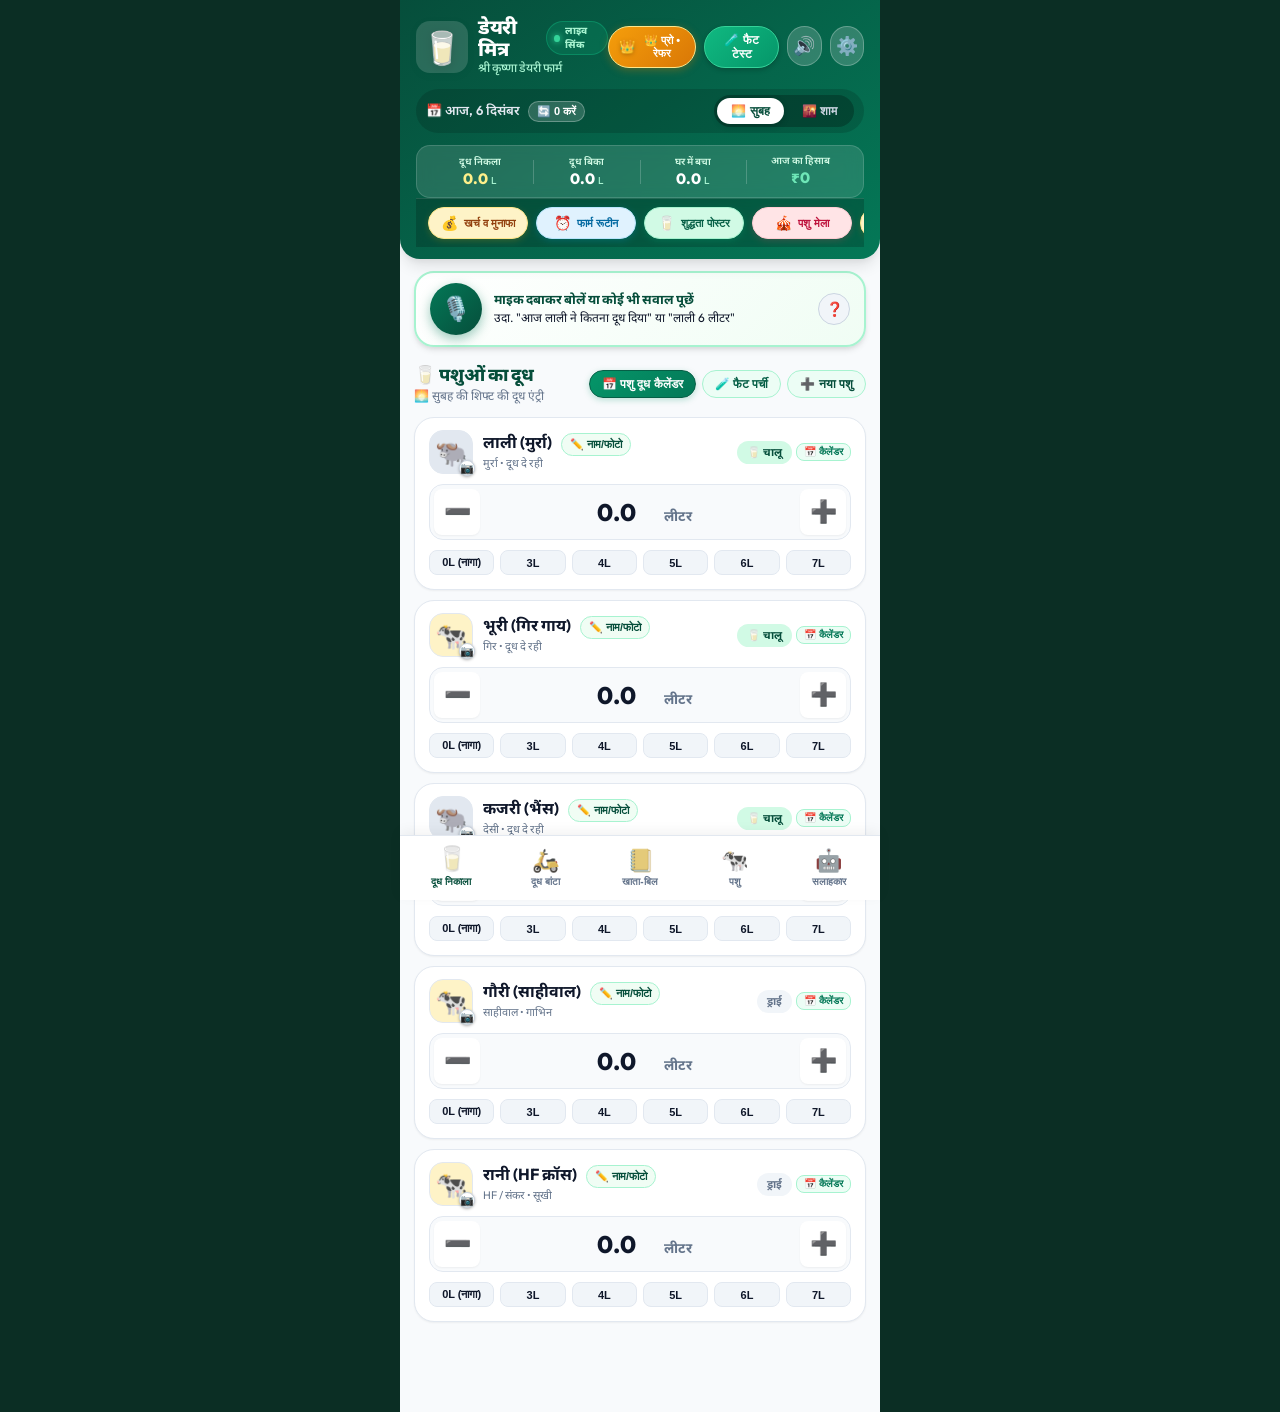
==== index.html @ 71df0c07 "V6.5 V6.5" ====
<!DOCTYPE html>
<html lang="hi">
<head>
  <meta charset="UTF-8">
  <meta name="viewport" content="width=device-width, initial-scale=1.0, maximum-scale=1.0, user-scalable=no">
  <title>डेयरी मित्र - दूध और पशु बहीखाता</title>
  
  <!-- PWA & Mobile Meta -->
  <meta name="theme-color" content="#065f46">
  <meta name="apple-mobile-web-app-capable" content="yes">
  <meta name="apple-mobile-web-app-status-bar-style" content="black-translucent">
  <link rel="manifest" href="manifest.json">
  <link rel="icon" href="data:image/svg+xml,<svg xmlns='http://www.w3.org/2000/svg' viewBox='0 0 100 100'><text y='.9em' font-size='90'>🥛</text></svg>">
  
  <!-- Google Fonts: Outfit & Noto Sans Devanagari -->
  <link rel="preconnect" href="https://fonts.googleapis.com">
  <link rel="preconnect" href="https://fonts.gstatic.com" crossorigin>
  <link href="https://fonts.googleapis.com/css2?family=Noto+Sans+Devanagari:wght@400;500;600;700;800&family=Outfit:wght@400;500;600;700;800&display=swap" rel="stylesheet">
  
  <link rel="stylesheet" href="styles.css?v=6.4">
  <script>
    // Force clear old cached SW assets so updates appear immediately
    if ('caches' in window) {
      caches.keys().then(keys => {
        keys.forEach(k => {
          if (k !== 'dairymitra-cache-v6.4') caches.delete(k);
        });
      });
    }
  </script>
</head>
<body>
  <!-- App Container (Mobile viewport friendly) -->
  <div class="mobile-app" id="app">
    
    <!-- Top Header -->
    <header class="app-header">
      <div class="header-main">
        <div class="brand">
          <span class="brand-logo">🥛</span>
          <div>
            <div class="brand-title-row">
              <h1 class="brand-name">डेयरी मित्र</h1>
              <div class="cloud-sync-badge" id="cloudSyncBadge" title="2-डिवाइस लाइव क्लाउड सिंक सक्रिय">
                <span class="cloud-sync-dot"></span>
                <span class="cloud-sync-text" id="cloudSyncText">लाइव सिंक</span>
              </div>
            </div>
            <p class="brand-tagline" id="farmNameDisplay">श्री कृष्णा डेयरी फार्म</p>
          </div>
        </div>
        <div class="header-actions">
          <button class="pro-crown-btn" id="openProModalBtn" title="डेयरी मित्र प्रो व रेफरल (1 महीना मुफ़्त)">
            <span class="crown-icon">👑</span>
            <span id="proBtnText">प्रो • रेफर</span>
          </button>
          <button class="fat-calc-pill-btn" id="openFatCalcBtn" title="फैट व SNF कैलकुलेटर">
            <span>🧪 फैट टेस्ट</span>
          </button>
          <button class="icon-btn audio-toggle-btn" id="audioToggleBtn" title="आवाज़ चालू/बंद" aria-label="Audio Feedback">
            <span id="audioIcon">🔊</span>
          </button>
          <button class="icon-btn settings-btn" id="settingsBtn" title="सेटिंग्स" aria-label="Settings">
            ⚙️
          </button>
        </div>
      </div>

      <!-- Date & Shift Bar -->
      <div class="shift-bar">
        <div class="date-display-wrap">
          <div class="date-display" id="currentDateDisplay">
            📅 आज, 28 अक्टूबर
          </div>
          <button type="button" class="btn-reset-day" id="resetTodayBtn" title="आज के सभी काउंटर 0 करें (नया दिन शुरू)">
            🔄 0 करें
          </button>
        </div>
        <div class="shift-toggle-group">
          <button class="shift-pill active" id="shiftMorningBtn" data-shift="morning">
            🌅 सुबह
          </button>
          <button class="shift-pill" id="shiftEveningBtn" data-shift="evening">
            🌇 शाम
          </button>
        </div>
      </div>

      <!-- Quick Numbers Strip -->
      <div class="quick-stats-strip">
        <div class="stat-cell">
          <span class="stat-label">दूध निकला</span>
          <span class="stat-val highlight" id="statProduced">0.0 <small>L</small></span>
        </div>
        <div class="stat-divider"></div>
        <div class="stat-cell">
          <span class="stat-label">दूध बिका</span>
          <span class="stat-val" id="statDelivered">0.0 <small>L</small></span>
        </div>
        <div class="stat-divider"></div>
        <div class="stat-cell">
          <span class="stat-label">घर में बचा</span>
          <span class="stat-val" id="statRemaining">0.0 <small>L</small></span>
        </div>
        <div class="stat-divider"></div>
        <div class="stat-cell">
          <span class="stat-label">आज का हिसाब</span>
          <span class="stat-val rupee" id="statEarnings">₹0</span>
        </div>
      </div>

      <!-- Trending Quick Action Shortcuts -->
      <div class="trending-actions-bar">
        <button type="button" class="trending-action-btn btn-trend-profit" id="openExpenseProfitBtn" title="आज का खर्च व शुद्ध मुनाफा">
          <span class="btn-trend-icon">💰</span>
          <span class="btn-trend-text">खर्च व मुनाफा</span>
        </button>
        <button type="button" class="trending-action-btn btn-trend-routine" id="openFarmRoutineBtn" title="स्मार्ट फार्म रूटीन व अलार्म">
          <span class="btn-trend-icon">⏰</span>
          <span class="btn-trend-text">फार्म रूटीन</span>
        </button>
        <button type="button" class="trending-action-btn btn-trend-purity" id="openPurityCertBtn" title="100% शुद्धता स्टेटस पोस्टर">
          <span class="btn-trend-icon">🥛</span>
          <span class="btn-trend-text">शुद्धता पोस्टर</span>
        </button>
        <button type="button" class="trending-action-btn btn-trend-mela" id="openPashuMelaBtn" title="डिजिटल पशु मेला (गाय/भैंस खरीद-बिक्री कार्ड)">
          <span class="btn-trend-icon">🎪</span>
          <span class="btn-trend-text">पशु मेला</span>
        </button>
        <button type="button" class="trending-action-btn btn-trend-pro" id="openProShortcutBtn" title="डेयरी मित्र प्रो (रेफर करें और 1 महीना मुफ़्त पाएं)">
          <span class="btn-trend-icon">👑</span>
          <span class="btn-trend-text">प्रो व रेफरल</span>
        </button>
      </div>
    </header>

    <!-- Global Voice Bar (Tap to Speak) -->
    <section class="voice-assistant-card" id="voiceCard">
      <div class="voice-btn-wrap">
        <button class="voice-mic-btn" id="globalMicBtn" aria-label="बोलकर दर्ज करें">
          <span class="mic-icon">🎙️</span>
          <span class="mic-waves"></span>
        </button>
      </div>
      <div class="voice-text-wrap">
        <div class="voice-status" id="voiceStatus">माइक दबाकर बोलें या कोई भी सवाल पूछें</div>
        <div class="voice-result" id="voiceResult">उदा. "आज लाली ने कितना दूध दिया" या "लाली 6 लीटर"</div>
      </div>
      <button class="voice-help-btn" id="voiceHelpBtn" title="मदद">❓</button>
    </section>

    <!-- AI Voice Assistant Answer Card (बोलकर पूछे गए सवालों का उत्तर) -->
    <div class="ai-voice-reply-card hidden" id="aiVoiceReplyCard">
      <div class="ai-voice-reply-icon">🤖</div>
      <div class="ai-voice-reply-content">
        <div class="ai-voice-reply-title" id="aiVoiceReplyTitle">AI मुंशी का उत्तर</div>
        <div class="ai-voice-reply-text" id="aiVoiceReplyText"></div>
      </div>
      <button type="button" class="ai-voice-reply-close" id="closeAiVoiceReplyBtn" title="बंद करें">✕</button>
    </div>

    <!-- Audio Speech Feedback Toast -->
    <div class="audio-toast hidden" id="audioToast">
      <span class="audio-toast-icon">📢</span>
      <span class="audio-toast-text" id="audioToastText">लाली का 6 लीटर दर्ज हो गया!</span>
    </div>

    <!-- MAIN VIEWS CONTAINER -->
    <main class="main-content">

      <!-- ================= TAB 1: MILKING SHIFT (दूध निकाला) ================= -->
      <section class="view-tab active" id="viewMilking">
        <div class="view-header">
          <div>
            <h2 class="view-title">🥛 पशुओं का दूध</h2>
            <p class="view-subtitle" id="milkingShiftLabel">सुबह की शिफ्ट की एंट्री करें</p>
          </div>
          <div class="view-header-btns">
            <button class="action-btn-small btn-animal-cal-header" id="openAnimalCalFromMilkingBtn" title="पशुओं का 30-दिन दूध कैलेंडर व AI औसत देखें">
              📅 पशु दूध कैलेंडर
            </button>
            <button class="action-btn-small btn-fat-header" id="openFatCalcFromMilkingBtn" title="फैट व SNF कैलकुलेटर">
              🧪 फैट पर्ची
            </button>
            <button class="action-btn-small" id="openAddAnimalModalBtn">
              ➕ नया पशु
            </button>
          </div>
        </div>

        <!-- Animal Milking Cards Grid -->
        <div class="cards-list" id="milkingCardsList">
          <!-- Rendered dynamically via JavaScript -->
        </div>
      </section>

      <!-- ================= TAB 2: MILK DELIVERY (दूध बांटा) ================= -->
      <section class="view-tab" id="viewDelivery">
        <div class="view-header">
          <div>
            <h2 class="view-title">🛵 दूध वितरण (घर-घर)</h2>
            <p class="view-subtitle" id="deliveryShiftLabel">आज के ग्राहकों की सप्लाई लिस्ट</p>
          </div>
          <button class="action-btn-small" id="openAddCustomerModalBtn">
            ➕ नया ग्राहक
          </button>
        </div>

        <!-- Delivery Progress Card -->
        <div class="delivery-progress-card">
          <div class="progress-info">
            <span id="deliveryCountLabel">कुल 0 में से 0 को दिया गया</span>
            <span class="progress-pct" id="deliveryPctLabel">0%</span>
          </div>
          <div class="progress-bar-bg">
            <div class="progress-bar-fill" id="deliveryProgressBar" style="width: 0%"></div>
          </div>
          <div class="bulk-actions">
            <button class="chip-btn" id="markAllDeliveredBtn">⚡ सबको दिया (All OK)</button>
          </div>
        </div>

        <!-- Customers Delivery List -->
        <div class="cards-list" id="deliveryCardsList">
          <!-- Rendered dynamically via JavaScript -->
        </div>
      </section>

      <!-- ================= TAB 3: KHATA & BILLING (ग्राहक खाता) ================= -->
      <section class="view-tab" id="viewKhata">
        <div class="view-header">
          <div>
            <h2 class="view-title">📒 ग्राहक खाता व बिलिंग</h2>
            <p class="view-subtitle">30-दिन कैलेंडर, हाज़िरी व Excel रिपोर्ट</p>
          </div>
          <div class="view-header-btns">
            <button class="action-btn-small btn-excel-top" id="exportAllMonthlyExcelBtn" title="पूरे माह की Excel (.xls) शीट डाउनलोड करें">
              📊 पूरे माह का Excel (.xls)
            </button>
          </div>
        </div>

        <!-- Month Navigation & Excel Download Bar -->
        <div class="khata-quick-bar">
          <div class="khata-month-selector">
            <button class="month-nav-btn" id="khataPrevMonthBtn" title="पिछला महीना">◀</button>
            <span class="khata-current-month" id="khataCurrentMonthLabel">अक्टूबर 2026</span>
            <button class="month-nav-btn" id="khataNextMonthBtn" title="अगला महीना">▶</button>
          </div>
          <button class="btn-khata-excel" id="exportAllMonthlyExcelBtn2" title="पूरे महीने का दूध व बिल एक्सेल (.xls) में डाउनलोड करें">
            📊 Excel (.xls) डाउनलोड
          </button>
        </div>

        <!-- Outstanding Dues Banner -->
        <div class="dues-banner">
          <div class="dues-icon">💰</div>
          <div class="dues-details">
            <span class="dues-title">मार्केट में कुल बकाया राशि</span>
            <span class="dues-amount" id="totalPendingDues">₹0</span>
          </div>
          <button class="dues-btn" id="filterPendingOnlyBtn">सिर्फ बकाया देखें</button>
        </div>

        <!-- Customer Ledger Cards List -->
        <div class="cards-list" id="customerKhataList">
          <!-- Rendered dynamically via JavaScript -->
        </div>
      </section>

      <!-- ================= TAB 4: CATTLE REGISTER (पशु व गर्भाधान डायरी) ================= -->
      <section class="view-tab" id="viewCattle">
        <div class="view-header">
          <div>
            <h2 class="view-title">🐄 फार्म के पशु व गर्भाधान</h2>
            <p class="view-subtitle">गाय-भैंसों का रिकॉर्ड और डिलीवरी ट्रैकर</p>
          </div>
          <div class="view-header-btns">
            <button class="action-btn-small btn-animal-cal-header" id="openAnimalCalFromCattleBtn" title="पशु दूध कैलेंडर व AI औसत देखें">
              📅 दूध कैलेंडर
            </button>
            <button class="action-btn-small btn-ai-primary" id="openAddBreedingModalBtn" title="नया सीमन या गर्भाधान दर्ज करें">
              🤰 सीमन / AI
            </button>
            <button class="action-btn-small btn-pashu-mela-header" id="openPashuMelaHeaderBtn" title="डिजिटल पशु मेला - बिकाऊ गाय व भैंस विज्ञापन">
              🎪 पशु मेला
            </button>
            <button class="action-btn-small" id="addCattleFromTabBtn" title="नया पशु जोड़ें">
              ➕ नया पशु
            </button>
          </div>
        </div>

        <!-- Breeding Urgent Alerts Banner (हीट चेक, पीडी चेक, ड्राई-ऑफ, डिलीवरी अलर्ट) -->
        <div class="breeding-alerts-container hidden" id="breedingAlertsContainer">
          <div class="breeding-alerts-header">
            <span class="breeding-alert-badge">🔔 जरूरी गर्भाधान अलर्ट्स</span>
            <span class="breeding-alert-count" id="breedingAlertCount">0</span>
          </div>
          <div class="breeding-alerts-list" id="breedingAlertsList">
            <!-- Rendered dynamically via JavaScript -->
          </div>
        </div>

        <!-- Cattle Filter Tabs -->
        <div class="pill-filter-bar">
          <button class="filter-pill active" data-filter="all">सभी (<span id="countAllCattle">0</span>)</button>
          <button class="filter-pill" data-filter="milking">दूध दे रही (<span id="countMilkingCattle">0</span>)</button>
          <button class="filter-pill" data-filter="pregnant">🤰 गाभिन व AI (<span id="countPregnantCattle">0</span>)</button>
          <button class="filter-pill" data-filter="dry">सूखी (<span id="countDryCattle">0</span>)</button>
        </div>

        <!-- Cattle Cards List -->
        <div class="cards-list" id="cattleRegisterList">
          <!-- Rendered dynamically via JavaScript -->
        </div>
      </section>

      <!-- ================= TAB 5: AI PASHU MITRA (पशु मित्र) ================= -->
      <section class="view-tab" id="viewDoctor">
        <div class="view-header">
          <div>
            <h2 class="view-title">🤖 पशु मित्र AI सलाहकार</h2>
            <p class="view-subtitle">रोग, खुराक और दूध बढ़ाने की मुफ्त सलाह</p>
          </div>
        </div>

        <!-- Question Input Card -->
        <div class="ai-query-box">
          <label for="aiQuestionInput" class="ai-input-label">अपनी भाषा में कोई भी सवाल पूछें या बोलें:</label>
          <div class="ai-input-row">
            <textarea id="aiQuestionInput" placeholder="जैसे: 'गाय का दूध कैसे बढ़ाएं?' या 'भैंस के खुर में घाव है क्या करें?'" rows="2"></textarea>
            <button class="ai-mic-btn" id="aiMicBtn" title="बोलकर पूछें">🎙️</button>
          </div>
          <button class="primary-btn ai-ask-btn" id="aiAskBtn">
            ✨ सलाह पाएं (Ask AI)
          </button>
        </div>

        <!-- AI Response Box -->
        <div class="ai-answer-card hidden" id="aiAnswerCard">
          <div class="ai-answer-header">
            <span class="ai-badge">💡 पशु मित्र की सलाह</span>
            <button class="speak-answer-btn" id="speakAnswerBtn" title="सुनें">🔊 बोलकर सुनाओ</button>
          </div>
          <div class="ai-answer-body" id="aiAnswerBody">
            <!-- Dynamic answer -->
          </div>
        </div>

        <!-- Quick Help Topics Chips -->
        <div class="quick-topics-section">
          <h3 class="section-heading">अक्सर पूछे जाने वाले सवाल (1-टैप में जानें):</h3>
          <div class="quick-topic-chips">
            <button class="topic-chip" data-query="आज का दिन पशुओं के लिए कैसा है और मौसम के अनुसार क्या सावधानी रखें?">🌤️ आज का दिन व पशु देखभाल</button>
            <button class="topic-chip" data-query="कौन सी पशु गाभिन है और किसकी डिलीवरी होने वाली है?">🤰 गाभिन व प्रसव स्थिति</button>
            <button class="topic-chip" data-query="दूध का फैट और मात्रा कैसे बढ़ाएं?">🥛 दूध और फैट बढ़ाने के उपाय</button>
            <button class="topic-chip" data-query="थनैल (Mastitis) रोग के लक्षण और घरेलू उपचार">🩺 थनैल (Mastitis) से बचाव</button>
            <button class="topic-chip" data-query="पेट फूलना (अफारा) और दस्त का तुरंत घरेलू इलाज क्या है?">💨 अफारा व पेट फूलने का इलाज</button>
            <button class="topic-chip" data-query="गाभिन गाय को क्या खुराक देनी चाहिए?">🤰 गाभिन पशु का संतुलित आहार</button>
            <button class="topic-chip" data-query="सीमन लगाने का सही समय (AM-PM नियम) क्या है?">🧬 सीमन लगवाने का सही समय</button>
            <button class="topic-chip" data-query="पशु को पेट के कीड़े (Deworming) की दवा कब और कैसे दें?">🪱 पेट के कीड़े (Deworming)</button>
            <button class="topic-chip" data-query="हरा चारा और दाने का सही अनुपात क्या होना चाहिए?">🌾 दाना और चारे का सही हिसाब</button>
            <button class="topic-chip" data-query="खुरपका-मुंहपका (FMD) का टीका कब लगाना चाहिए?">💉 टीकाकरण का सही समय</button>
          </div>
        </div>
      </section>

    </main>

    <!-- Bottom Navigation Bar -->
    <nav class="bottom-nav">
      <button class="nav-item active" data-tab="viewMilking">
        <span class="nav-icon">🥛</span>
        <span class="nav-label">दूध निकाला</span>
      </button>
      <button class="nav-item" data-tab="viewDelivery">
        <span class="nav-icon">🛵</span>
        <span class="nav-label">दूध बांटा</span>
      </button>
      <button class="nav-item" data-tab="viewKhata">
        <span class="nav-icon">📒</span>
        <span class="nav-label">खाता-बिल</span>
      </button>
      <button class="nav-item" data-tab="viewCattle">
        <span class="nav-icon">🐄</span>
        <span class="nav-label">पशु</span>
      </button>
      <button class="nav-item" data-tab="viewDoctor">
        <span class="nav-icon">🤖</span>
        <span class="nav-label">सलाहकार</span>
      </button>
    </nav>

  </div> <!-- End Mobile App -->

  <!-- ================= MODALS ================= -->

  <!-- Modal: Add / Edit Animal -->
  <div class="modal-backdrop hidden" id="animalModal">
    <div class="modal-card">
      <div class="modal-header">
        <h3 class="modal-title" id="animalModalTitle">🐄 नया पशु जोड़ें</h3>
        <button class="modal-close-btn" id="closeAnimalModalBtn">✕</button>
      </div>
      <form id="animalForm" class="modal-body">
        <input type="hidden" id="animalId">
        <input type="hidden" id="animalPhotoData">

        <!-- Photo Picker -->
        <div class="photo-picker-section">
          <div class="photo-preview-box" id="animalPhotoBox">
            <span class="photo-placeholder-icon" id="animalPlaceholderIcon">🐄</span>
            <img src="" id="animalPhotoPreview" class="photo-preview-img hidden" alt="पशु फोटो">
          </div>
          <div class="photo-picker-actions">
            <label class="btn-choose-photo" for="animalPhotoInput">
              📸 कैमरा या गैलरी से फोटो लगाएं
            </label>
            <input type="file" id="animalPhotoInput" accept="image/*" class="hidden-file-input">
            <button type="button" class="btn-remove-photo hidden" id="removeAnimalPhotoBtn">❌ फोटो हटाएं</button>
          </div>
        </div>

        <div class="form-group">
          <label>पशु का प्रकार चुनिए:</label>
          <div class="radio-pill-group">
            <label class="radio-pill">
              <input type="radio" name="animalType" value="cow" checked>
              <span>🐄 गाय (Cow)</span>
            </label>
            <label class="radio-pill">
              <input type="radio" name="animalType" value="buffalo">
              <span>🐃 भैंस (Buffalo)</span>
            </label>
          </div>
        </div>

        <div class="form-group">
          <label for="animalName">पशु का नाम या टैग नंबर *</label>
          <input type="text" id="animalName" placeholder="जैसे: लाली, भूरी, टैग 101" required>
        </div>

        <div class="form-group">
          <label for="animalBreed">नस्ल (Breed)</label>
          <select id="animalBreed">
            <option value="मुर्रा">मुर्रा (Murrah)</option>
            <option value="गिर">गिर (Gir)</option>
            <option value="साहीवाल">साहीवाल (Sahiwal)</option>
            <option value="HF / संकर">HF / संकर (Cross)</option>
            <option value="जर्सी">जर्सी (Jersey)</option>
            <option value="देसी">देसी (Desi)</option>
          </select>
        </div>

        <div class="form-group">
          <label>वर्तमान स्थिति:</label>
          <div class="radio-pill-group">
            <label class="radio-pill">
              <input type="radio" name="animalStatus" value="milking" checked>
              <span>🥛 दूध दे रही</span>
            </label>
            <label class="radio-pill">
              <input type="radio" name="animalStatus" value="pregnant">
              <span>🤰 गाभिन</span>
            </label>
            <label class="radio-pill">
              <input type="radio" name="animalStatus" value="dry">
              <span>🍂 सूखी (ड्राई)</span>
            </label>
          </div>
        </div>

        <!-- Smart AI Average Milk Note (Manual input removed as requested) -->
        <input type="hidden" id="animalExpectedYield" value="0">
        <div style="background: linear-gradient(135deg, #f0fdf4 0%, #ecfdf5 100%); border: 1.5px solid #86efac; border-radius: 8px; padding: 10px 12px; margin-top: 6px; margin-bottom: 8px;">
          <div style="font-weight: 700; color: #166534; font-size: 13px; display: flex; align-items: center; gap: 6px;">
            <span>🤖</span> <span>AI स्मार्ट औसत दूध ट्रैकर</span>
          </div>
          <p style="margin: 4px 0 0 0; font-size: 11px; color: #15803d; line-height: 1.4;">
            औसत दूध भरने की ज़रूरत नहीं है! ऐप हर रोज़ के दूध दोहन (सुबह + शाम) के वास्तविक रिकॉर्ड से खुद-ब-खुद इस पशु का सटीक लाइव औसत दूध और ट्रेंड निकालेगा।
          </p>
        </div>

        <div class="modal-actions">
          <button type="button" class="btn-danger-outline hidden" id="deleteAnimalBtn">🗑️ हटाएं</button>
          <button type="button" class="btn-secondary" id="cancelAnimalModalBtn">रद्द करें</button>
          <button type="submit" class="btn-primary" id="saveAnimalBtn">💾 सुरक्षित करें</button>
        </div>
      </form>
    </div>
  </div>

  <!-- Modal: Add / Edit Customer -->
  <div class="modal-backdrop hidden" id="customerModal">
    <div class="modal-card">
      <div class="modal-header">
        <h3 class="modal-title" id="customerModalTitle">👤 नया ग्राहक जोड़ें</h3>
        <button class="modal-close-btn" id="closeCustomerModalBtn">✕</button>
      </div>
      <form id="customerForm" class="modal-body">
        <input type="hidden" id="customerId">
        <input type="hidden" id="custPhotoData">

        <!-- Photo Picker -->
        <div class="photo-picker-section">
          <div class="photo-preview-box" id="custPhotoBox">
            <span class="photo-placeholder-icon" id="custPlaceholderIcon">👤</span>
            <img src="" id="custPhotoPreview" class="photo-preview-img hidden" alt="ग्राहक फोटो">
          </div>
          <div class="photo-picker-actions">
            <label class="btn-choose-photo" for="custPhotoInput">
              📸 ग्राहक की फोटो लगाएं
            </label>
            <input type="file" id="custPhotoInput" accept="image/*" class="hidden-file-input">
            <button type="button" class="btn-remove-photo hidden" id="removeCustPhotoBtn">❌ फोटो हटाएं</button>
          </div>
        </div>

        <div class="form-group">
          <label for="custName">ग्राहक का नाम *</label>
          <input type="text" id="custName" placeholder="जैसे: रमेश जी, शर्मा जी" required>
        </div>

        <div class="form-group">
          <label for="custPhone">मोबाइल नंबर (WhatsApp के लिए) *</label>
          <input type="tel" id="custPhone" placeholder="10 अंकों का नंबर (उदा. 9876543210)" required pattern="[0-9]{10}">
        </div>

        <div class="form-group">
          <label for="custAddress">पता या मकान नंबर</label>
          <input type="text" id="custAddress" placeholder="जैसे: गली नं 2, मकान 45">
        </div>

        <div class="form-row">
          <div class="form-group flex-1">
            <label for="custQuotaMorning">सुबह का दूध (L)</label>
            <input type="number" step="0.5" id="custQuotaMorning" value="1.0" min="0">
          </div>
          <div class="form-group flex-1">
            <label for="custQuotaEvening">शाम का दूध (L)</label>
            <input type="number" step="0.5" id="custQuotaEvening" value="1.0" min="0">
          </div>
        </div>

        <div class="form-group" id="custSyncMonthQuotaGroup" style="margin-top: 2px; margin-bottom: 12px; background: #f0fdf4; padding: 8px 12px; border-radius: 6px; border: 1px solid #86efac;">
          <label style="display: flex; align-items: center; gap: 8px; font-size: 12px; font-weight: 600; color: #166534; cursor: pointer; margin: 0;">
            <input type="checkbox" id="custSyncMonthQuota" style="width: 16px; height: 16px; accent-color: #16a34a; cursor: pointer;">
            <span>📅 चालू माह के हाज़िरी कैलेंडर में भी यह नया कोटा लागू करें</span>
          </label>
        </div>

        <div class="form-group">
          <label for="custRate">दूध का भाव (₹ प्रति लीटर)</label>
          <input type="number" id="custRate" value="60" min="10">
        </div>

        <div class="form-group">
          <label for="custInitialDues">पिछला पुराना बकाया (यदि कोई हो तो ₹)</label>
          <input type="number" id="custInitialDues" value="0" min="0">
        </div>

        <div class="modal-actions">
          <button type="button" class="btn-danger-outline hidden" id="deleteCustBtn">🗑️ हटाएं</button>
          <button type="button" class="btn-secondary" id="cancelCustomerModalBtn">रद्द करें</button>
          <button type="submit" class="btn-primary" id="saveCustomerBtn">💾 ग्राहक सेव करें</button>
        </div>
      </form>
    </div>
  </div>

  <!-- Modal: Record Payment (पैसे जमा करें) -->
  <div class="modal-backdrop hidden" id="paymentModal">
    <div class="modal-card">
      <div class="modal-header">
        <h3 class="modal-title">💵 भुगतान दर्ज करें</h3>
        <button class="modal-close-btn" id="closePaymentModalBtn">✕</button>
      </div>
      <form id="paymentForm" class="modal-body">
        <input type="hidden" id="payCustomerId">
        
        <div class="payment-info-box">
          <div class="payee-name" id="payCustomerName">रमेश जी</div>
          <div class="payee-due">वर्तमान बकाया: <strong id="payCustomerDue" class="text-danger">₹1,800</strong></div>
        </div>

        <div class="form-group">
          <label for="payAmount">जमा की गई राशि (₹) *</label>
          <input type="number" id="payAmount" placeholder="रकम लिखें" required min="1">
        </div>

        <div class="form-group">
          <label>भुगतान का माध्यम:</label>
          <div class="radio-pill-group">
            <label class="radio-pill">
              <input type="radio" name="payMode" value="cash" checked>
              <span>💵 नकद (Cash)</span>
            </label>
            <label class="radio-pill">
              <input type="radio" name="payMode" value="upi">
              <span>📱 PhonePe / GPay (UPI)</span>
            </label>
          </div>
        </div>

        <div class="form-group">
          <label for="payNote">नोट (वैकल्पिक)</label>
          <input type="text" id="payNote" placeholder="जैसे: 15 तारीख का हिसाब">
        </div>

        <div class="modal-actions">
          <button type="button" class="btn-secondary" id="cancelPaymentModalBtn">रद्द करें</button>
          <button type="submit" class="btn-primary">✅ जमा दर्ज करें</button>
        </div>
      </form>
    </div>
  </div>

  <!-- Modal: App Settings -->
  <div class="modal-backdrop hidden" id="settingsModal">
    <div class="modal-card">
      <div class="modal-header">
        <h3 class="modal-title">⚙️ फार्म सेटिंग्स</h3>
        <button class="modal-close-btn" id="closeSettingsModalBtn">✕</button>
      </div>
      <form id="settingsForm" class="modal-body">
        <div class="form-group">
          <label for="settingFarmName">डेयरी / फार्म का नाम</label>
          <input type="text" id="settingFarmName" value="श्री कृष्णा डेयरी फार्म">
        </div>
        <div class="form-group">
          <label for="settingDefaultRate">डिफ़ॉल्ट दूध का भाव (₹/लीटर)</label>
          <input type="number" id="settingDefaultRate" value="60">
        </div>
        <div class="form-group">
          <label for="settingUpiId">आपकी UPI ID (QR व WhatsApp बिल में जाने के लिए)</label>
          <input type="text" id="settingUpiId" placeholder="उदा. 9876543210@paytm या @ybl">
        </div>
        <div class="form-row">
          <div class="form-group flex-1">
            <label for="settingFatRate">प्रति फैट भाव (₹/Point)</label>
            <input type="number" step="0.1" id="settingFatRate" value="8.0" min="1">
          </div>
          <div class="form-group flex-1">
            <label for="settingSnfRate">प्रति SNF भाव (₹/Point, 0 = सिर्फ फैट)</label>
            <input type="number" step="0.1" id="settingSnfRate" value="0.0" min="0">
          </div>
        </div>
        <div class="form-group">
          <label for="settingOwnerPhone">आपका मोबाइल नंबर</label>
          <input type="tel" id="settingOwnerPhone" placeholder="10 अंकों का नंबर">
        </div>
        <div class="modal-actions">
          <button type="button" class="btn-danger-outline" id="resetDataBtn">⚠️ डेटा रीसेट</button>
          <button type="submit" class="btn-primary">💾 सेटिंग्स सेव करें</button>
        </div>
      </form>
    </div>
  </div>

  <!-- Modal: Voice Help Instructions -->
  <div class="modal-backdrop hidden" id="voiceHelpModal">
    <div class="modal-card">
      <div class="modal-header">
        <h3 class="modal-title">🎙️ वॉयस असिस्टेंट कैसे बोलें?</h3>
        <button class="modal-close-btn" id="closeVoiceHelpModalBtn">✕</button>
      </div>
      <div class="modal-body">
        <p class="help-desc">माइक का बटन दबाएं और बिल्कुल अपनी देसी भाषा में सवाल पूछें या एंट्री करें:</p>
        <ul class="voice-help-list">
          <li><strong>पशु का दूध पूछने के लिए:</strong><br><em>"आज लाली ने कितना दूध दिया टोटल सुबह-शाम मिला के?"</em> या <em>"लाली का इस महीने का दूध कितना है?"</em></li>
          <li><strong>कुल दूध व टॉप पशु पूछने के लिए:</strong><br><em>"आज सारे पशुओं को मिलाकर कुल कितना दूध हुआ?"</em> या <em>"किस पशु ने सबसे ज्यादा दूध दिया?"</em></li>
          <li><strong>ग्राहक का दूध व हिसाब पूछने के लिए:</strong><br><em>"शर्मा जी के यहाँ कल कितना दूध गया?"</em> या <em>"इस महीने वर्मा जी का कितना दूध गया और कितना टोटल हिसाब हो गया?"</em></li>
          <li><strong>दूध की एंट्री करने के लिए:</strong><br><em>"लाली 6 लीटर"</em> या <em>"रमेश जी 2 लीटर"</em> या <em>"शर्मा जी का नागा"</em></li>
          <li><strong>डॉक्टर सलाह व गर्भाधान:</strong><br><em>"गाय का फैट कैसे बढ़ाएं?"</em> या <em>"लाली कब ब्याएगी?"</em></li>
        </ul>
        <p class="help-note">💡 AI मुंशी आपकी भाषा सुनकर तुरंत हिसाब निकालेगा और बोलकर सुनाएगा!</p>
      </div>
      <div class="modal-actions">
        <button type="button" class="btn-primary" id="gotVoiceHelpBtn">समझ गया, ठीक है 👍</button>
      </div>
    </div>
  </div>

  <!-- Modal: Record AI / Insemination (सीमन दर्ज करें) -->
  <div class="modal-backdrop hidden" id="breedingModal">
    <div class="modal-card">
      <div class="modal-header">
        <h3 class="modal-title" id="breedingModalTitle">🤰 नया सीमन / AI दर्ज करें</h3>
        <button class="modal-close-btn" id="closeBreedingModalBtn">✕</button>
      </div>
      <form id="breedingForm" class="modal-body">
        <input type="hidden" id="breedingEditId">
        
        <div class="form-group">
          <label for="breedingAnimalSelect">पशु चुनिए *</label>
          <select id="breedingAnimalSelect" required>
            <!-- Options populated dynamically -->
          </select>
        </div>

        <div class="form-group">
          <label for="breedingDate">सीमन / गर्भाधान की तारीख *</label>
          <input type="date" id="breedingDate" required>
        </div>

        <!-- Live Calculated Timeline Preview Box -->
        <div class="breeding-calc-preview" id="breedingCalcPreview">
          <div class="calc-preview-title">📊 संभावित तारीखें (ऑटोमैटिक गणना):</div>
          <div class="calc-preview-grid">
            <div class="calc-item">
              <span class="calc-label">21 दिन हीट चेक:</span>
              <span class="calc-val" id="prevHeatCheckDate">-</span>
            </div>
            <div class="calc-item">
              <span class="calc-label">गर्भ जांच (PD):</span>
              <span class="calc-val" id="prevPdDate">-</span>
            </div>
            <div class="calc-item">
              <span class="calc-label">दूध बंद (ड्राई):</span>
              <span class="calc-val" id="prevDryDate">-</span>
            </div>
            <div class="calc-item highlight">
              <span class="calc-label">🍼 संभावित डिलीवरी:</span>
              <span class="calc-val" id="prevCalvingDate">-</span>
            </div>
          </div>
        </div>

        <div class="form-group">
          <label for="breedingSemenDetails">सीमन स्ट्रॉ / बुल का नाम (वैकल्पिक)</label>
          <input type="text" id="breedingSemenDetails" placeholder="जैसे: मुर्रा 4055, साहीवाल A2 बुल">
        </div>

        <div class="form-row">
          <div class="form-group flex-1">
            <label for="breedingDoctorName">डॉक्टर / AI वर्कर का नाम</label>
            <input type="text" id="breedingDoctorName" placeholder="उदा. डॉ. शर्मा">
          </div>
          <div class="form-group flex-1">
            <label for="breedingDoctorPhone">डॉक्टर का फोन नंबर</label>
            <input type="tel" id="breedingDoctorPhone" placeholder="10 अंक">
          </div>
        </div>

        <div class="form-group">
          <label for="breedingNotes">विशेष नोट (वैकल्पिक)</label>
          <input type="text" id="breedingNotes" placeholder="जैसे: सुबह 10 बजे सीमन लगा">
        </div>

        <div class="modal-actions">
          <button type="button" class="btn-secondary" id="cancelBreedingModalBtn">रद्द करें</button>
          <button type="submit" class="btn-primary" id="saveBreedingBtn">💾 सीमन सुरक्षित करें</button>
        </div>
      </form>
    </div>
  </div>

  <!-- Modal: Breeding Timeline & Milestones (गर्भाधान व डिलीवरी टाइमलाइन) -->
  <div class="modal-backdrop hidden" id="breedingDetailsModal">
    <div class="modal-card modal-lg">
      <div class="modal-header">
        <h3 class="modal-title" id="timelineModalTitle">🤰 गर्भाधान व डिलीवरी टाइमलाइन</h3>
        <button class="modal-close-btn" id="closeBreedingDetailsBtn">✕</button>
      </div>
      <div class="modal-body" id="breedingDetailsContent">
        <!-- Populated dynamically via JavaScript -->
      </div>
    </div>
  </div>

  <!-- Modal: Calving Registration (डिलीवरी दर्ज करें) -->
  <div class="modal-backdrop hidden" id="calvingModal">
    <div class="modal-card">
      <div class="modal-header">
        <h3 class="modal-title">🎉 बधाई हो! प्रसव (डिलीवरी) दर्ज करें</h3>
        <button class="modal-close-btn" id="closeCalvingModalBtn">✕</button>
      </div>
      <form id="calvingForm" class="modal-body">
        <input type="hidden" id="calvingAnimalId">
        <input type="hidden" id="calvingBreedingId">

        <div class="calving-hero-banner">
          <span class="calving-hero-icon">🍼</span>
          <div class="calving-hero-text">
            <strong id="calvingAnimalName">पशु</strong> ने बच्चे को जन्म दिया!
          </div>
        </div>

        <div class="form-group">
          <label for="calvingDate">ब्याने की तारीख *</label>
          <input type="date" id="calvingDate" required>
        </div>

        <div class="form-group">
          <label>जन्म लिए बच्चे (Calf) का प्रकार चुनें:</label>
          <div class="radio-pill-group" id="calfGenderRadioGroup">
            <!-- Options dynamically populated based on cow / buffalo -->
          </div>
        </div>

        <div class="form-group">
          <label for="calvingInitialYield">दैनिक अनुमानित दूध (लीटर/दिन) *</label>
          <input type="number" step="0.5" id="calvingInitialYield" value="8.0" min="0" required>
        </div>

        <div class="form-group">
          <label for="calvingNotes">नोट (वैकल्पिक)</label>
          <input type="text" id="calvingNotes" placeholder="जैसे: जेर 2 घंटे में गिर गई, बच्चा स्वस्थ है">
        </div>

        <div class="modal-actions">
          <button type="button" class="btn-secondary" id="cancelCalvingModalBtn">रद्द करें</button>
          <button type="submit" class="btn-primary">🎉 डिलीवरी दर्ज करें व दूध चालू करें</button>
        </div>
      </form>
    </div>
  </div>

  <!-- Modal: FAT & SNF Calculator (फैट व SNF कैलकुलेटर) -->
  <div class="modal-backdrop hidden" id="fatCalcModal">
    <div class="modal-card modal-lg">
      <div class="modal-header">
        <h3 class="modal-title">🧪 फैट (FAT) व SNF कैलकुलेटर</h3>
        <button class="modal-close-btn" id="closeFatCalcModalBtn">✕</button>
      </div>
      <div class="modal-body">
        <!-- Animal Selector Dropdown (Only Farm Animals) -->
        <div class="form-group">
          <label for="fatCalcSelect">पशु चुनें *</label>
          <select id="fatCalcSelect" class="form-select">
            <!-- Populated dynamically via JS with Farm Animals only -->
          </select>
        </div>

        <!-- Milk Type & Quantity -->
        <div class="form-row">
          <div class="form-group flex-1">
            <label>दूध का प्रकार:</label>
            <div class="radio-pill-group">
              <label class="radio-pill">
                <input type="radio" name="fatMilkType" value="buffalo" checked>
                <span>🐃 भैंस</span>
              </label>
              <label class="radio-pill">
                <input type="radio" name="fatMilkType" value="cow">
                <span>🐄 गाय</span>
              </label>
            </div>
          </div>
          <div class="form-group flex-1">
            <label for="fatCalcLitres">दूध मात्रा (लीटर) *</label>
            <input type="number" step="0.5" id="fatCalcLitres" value="5.0" min="0.1" required>
          </div>
        </div>

        <!-- Fat % Input with Quick Chips -->
        <div class="form-group">
          <div class="label-row">
            <label for="fatCalcInput">फैट (FAT %):</label>
            <span class="value-highlight" id="fatValDisplay">6.5%</span>
          </div>
          <div class="stepper-input-row">
            <button type="button" class="mini-step-btn" id="fatMinusBtn">➖</button>
            <input type="number" step="0.1" id="fatCalcInput" value="6.5" min="1" max="15">
            <button type="button" class="mini-step-btn" id="fatPlusBtn">➕</button>
          </div>
          <div class="quick-chips-row fat-chips">
            <button type="button" class="chip-sm" data-fat="3.5">3.5 (गाय)</button>
            <button type="button" class="chip-sm" data-fat="4.5">4.5</button>
            <button type="button" class="chip-sm" data-fat="6.0">6.0 (भैंस)</button>
            <button type="button" class="chip-sm" data-fat="6.5">6.5</button>
            <button type="button" class="chip-sm" data-fat="7.0">7.0</button>
            <button type="button" class="chip-sm" data-fat="8.0">8.0</button>
          </div>
        </div>

        <!-- Testing Method Toggle: CLR vs Direct SNF -->
        <div class="form-group">
          <div class="label-row">
            <label>परीक्षण विधि (Testing Mode):</label>
            <div class="test-method-toggles">
              <button type="button" class="method-pill active" id="methodClrBtn">लैक्टोमीटर (CLR)</button>
              <button type="button" class="method-pill" id="methodSnfBtn">सीधा SNF %</button>
            </div>
          </div>

          <!-- CLR Input -->
          <div id="clrInputContainer">
            <div class="stepper-input-row">
              <button type="button" class="mini-step-btn" id="clrMinusBtn">➖</button>
              <input type="number" step="0.5" id="clrCalcInput" value="28.5" min="15" max="36">
              <button type="button" class="mini-step-btn" id="clrPlusBtn">➕</button>
            </div>
            <div class="quick-chips-row clr-chips">
              <button type="button" class="chip-sm" data-clr="26.0">26.0</button>
              <button type="button" class="chip-sm" data-clr="28.0">28.0</button>
              <button type="button" class="chip-sm" data-clr="29.0">29.0</button>
              <button type="button" class="chip-sm" data-clr="30.0">30.0</button>
            </div>
          </div>

          <!-- Direct SNF Input (hidden by default) -->
          <div id="snfInputContainer" class="hidden">
            <div class="stepper-input-row">
              <button type="button" class="mini-step-btn" id="snfMinusBtn">➖</button>
              <input type="number" step="0.05" id="snfCalcInput" value="8.8" min="5" max="12">
              <button type="button" class="mini-step-btn" id="snfPlusBtn">➕</button>
            </div>
          </div>
        </div>

        <!-- Pricing Rate Setting per Fat Point -->
        <div class="form-row">
          <div class="form-group flex-1">
            <label for="fatRateFactorInput">प्रति फैट भाव (₹/Point)</label>
            <input type="number" step="0.1" id="fatRateFactorInput" value="8.0">
          </div>
          <div class="form-group flex-1">
            <label for="snfRateFactorInput">प्रति SNF भाव (₹/Point)</label>
            <input type="number" step="0.1" id="snfRateFactorInput" value="0.0">
          </div>
        </div>

        <!-- Live Calculation Output Banner -->
        <div class="fat-result-card" id="fatCalcResultCard">
          <div class="fat-result-header">
            <span class="fat-result-title">📊 टेस्टिंग रिपोर्ट व भाव</span>
            <span class="quality-badge badge-quality-good" id="fatQualityBadge">🟢 शुद्ध दूध</span>
          </div>
          <div class="fat-result-grid">
            <div class="fat-res-cell">
              <span class="fat-res-lbl">एस.एन.एफ (SNF)</span>
              <span class="fat-res-val" id="resSnfVal">8.98%</span>
            </div>
            <div class="fat-res-cell">
              <span class="fat-res-lbl">भाव (Rate/L)</span>
              <span class="fat-res-val rate-green" id="resRateVal">₹52.00</span>
            </div>
            <div class="fat-res-cell full-width">
              <span class="fat-res-lbl">कुल देय राशि (Total Payout)</span>
              <span class="fat-res-total" id="resTotalVal">₹260.00</span>
            </div>
          </div>
          <div class="adulteration-alert hidden" id="adulterationAlert">
            ⚠️ <strong>चेतावनी:</strong> SNF सामान्य से कम है! पानी मिलावट की आशंका है।
          </div>
        </div>

        <!-- Modal Actions -->
        <div class="fat-actions-grid">
          <button type="button" class="btn-slip-action generate-slip-btn" id="generateSlipBtn">
            🧾 दूध पर्ची देखें
          </button>
          <button type="button" class="btn-slip-action whatsapp-slip-btn" id="sendWhatsAppSlipBtn">
            💬 WhatsApp पर्ची
          </button>
          <button type="button" class="btn-slip-action save-test-btn" id="saveTestRecordBtn">
            💾 टेस्ट सेव करें
          </button>
        </div>

        <!-- Recent Tests Section inside Modal -->
        <div class="recent-tests-section">
          <div class="recent-tests-title">
            <span>📋 आज के टेस्ट रिकॉर्ड (<span id="testCountLabel">0</span>)</span>
            <button type="button" class="btn-clear-tests" id="clearTestsBtn">साफ करें</button>
          </div>
          <div class="recent-tests-list" id="recentTestsList">
            <!-- Dynamically populated -->
          </div>
        </div>

      </div>
    </div>
  </div>

  <!-- Modal: Thermal Milk Slip Receipt (डिजिटल दूध पर्ची) -->
  <div class="modal-backdrop hidden" id="milkSlipModal">
    <div class="modal-card">
      <div class="modal-header">
        <h3 class="modal-title">🧾 डिजिटल दूध संकलन पर्ची</h3>
        <button class="modal-close-btn" id="closeMilkSlipModalBtn">✕</button>
      </div>
      <div class="modal-body">
        <div class="thermal-receipt" id="thermalReceiptBox">
          <!-- Populated dynamically via JS -->
        </div>
        <div class="modal-actions">
          <button type="button" class="btn-secondary" id="copySlipTextBtn">📋 पर्ची कॉपी करें</button>
          <button type="button" class="btn-primary btn-whatsapp" id="shareSlipWaBtn">💬 WhatsApp भेजें</button>
        </div>
      </div>
    </div>
  </div>

  <!-- Modal: Customer 30-Day Milk Calendar (ग्राहक 30-दिन दूध कैलेंडर व हाज़िरी) -->
  <div class="modal-backdrop hidden" id="customerCalendarModal">
    <div class="modal-card modal-lg">
      <div class="modal-header">
        <h3 class="modal-title">📅 30-दिन दूध कैलेंडर व हाज़िरी</h3>
        <button class="modal-close-btn" id="closeCustomerCalendarModalBtn">✕</button>
      </div>
      <div class="modal-body">
        <!-- Customer Info Strip -->
        <div class="calendar-cust-header" id="calendarCustHeader">
          <!-- Populated dynamically via JS -->
        </div>

        <!-- Month Navigation Bar -->
        <div class="calendar-month-nav">
          <button class="month-nav-btn" id="calPrevMonthBtn" title="पिछला महीना">◀ पिछला</button>
          <div class="calendar-month-title-wrap">
            <span class="calendar-month-title" id="calMonthTitle">अक्टूबर 2026</span>
          </div>
          <button class="month-nav-btn" id="calNextMonthBtn" title="अगला महीना">अगला ▶</button>
        </div>

        <!-- Monthly Stats Highlights -->
        <div class="cal-stats-grid">
          <div class="cal-stat-card">
            <span class="cal-stat-icon">🥛</span>
            <div class="cal-stat-info">
              <span class="cal-stat-label">कुल दूध</span>
              <strong class="cal-stat-val" id="calStatTotalLitres">0.0 L</strong>
            </div>
          </div>
          <div class="cal-stat-card">
            <span class="cal-stat-icon">🟢</span>
            <div class="cal-stat-info">
              <span class="cal-stat-label">दूध दिया</span>
              <strong class="cal-stat-val text-green" id="calStatDeliveredDays">0 दिन</strong>
            </div>
          </div>
          <div class="cal-stat-card">
            <span class="cal-stat-icon">🔴</span>
            <div class="cal-stat-info">
              <span class="cal-stat-label">नागा (छुट्टी)</span>
              <strong class="cal-stat-val text-red" id="calStatNagaDays">0 दिन</strong>
            </div>
          </div>
          <div class="cal-stat-card">
            <span class="cal-stat-icon">💰</span>
            <div class="cal-stat-info">
              <span class="cal-stat-label">माह का बिल</span>
              <strong class="cal-stat-val text-gold" id="calStatMonthBill">₹0</strong>
            </div>
          </div>
        </div>

        <!-- Naga Alert Highlight (Shows exact dates with zero milk) -->
        <div class="naga-alert-banner" id="calNagaAlertBanner">
          <!-- Populated dynamically -->
        </div>

        <!-- Legend Indicator -->
        <div class="cal-legend">
          <span class="legend-item"><span class="legend-dot dot-delivered"></span> दिया (दूध)</span>
          <span class="legend-item"><span class="legend-dot dot-skipped"></span> नागा (0L)</span>
          <span class="legend-item"><span class="legend-dot dot-custom"></span> बदला हुआ</span>
          <span class="legend-item"><span class="legend-dot dot-unrecorded"></span> बिना एंट्री (खाली)</span>
          <span class="legend-item"><span class="legend-dot dot-future"></span> आने वाले दिन</span>
        </div>

        <!-- 30-Day Grid -->
        <div class="calendar-grid-container">
          <div class="calendar-weekdays-row">
            <span>रवि</span><span>सोम</span><span>मंगल</span><span>बुध</span><span>गुरु</span><span>शुक्र</span><span>शनि</span>
          </div>
          <div class="calendar-days-grid" id="calendarDaysGrid">
            <!-- 1 to 31 day cells populated dynamically -->
          </div>
        </div>

        <p class="cal-tip-text">💡 किसी भी तारीख पर टैप करके उस दिन का सुबह/शाम का दूध या नागा तुरंत बदल सकते हैं।</p>

        <!-- Action Buttons -->
        <div class="modal-actions-stack">
          <button type="button" class="btn-primary btn-whatsapp" id="sendWaCalendarStatementBtn">
            💬 WhatsApp 30-दिन हाज़िरी भेजें (विवाद खत्म)
          </button>
          <div class="actions-split-row">
            <button type="button" class="btn-primary" id="openCustomerStatementPdfBtn" style="background: #0284c7; font-weight: 700;" title="फोन में आसानी से खुलने वाली PDF पर्ची देखें">
              📄 PDF / डिजिटल बिल पर्ची
            </button>
            <button type="button" class="btn-secondary" id="downloadSingleCustXlsBtn" style="background: #ecfdf5; border-color: #a7f3d0; color: #065f46; font-weight: 700;" title="असली Excel (.xls) फाइल डाउनलोड करें">
              📊 Excel (.xls) फाइल
            </button>
          </div>
          <div class="actions-split-row" style="margin-top: 4px;">
            <button type="button" class="btn-secondary" id="syncCalQuotaBtn" title="माह के सभी दिनों में ग्राहक का तय कोटा भरें" style="font-size: 11px;">
              ⚡ कोटा अनुसार रीसेट करें
            </button>
            <button type="button" class="btn-secondary" id="downloadSingleCustCsvBtn" style="font-size: 11px;">
              📥 साधारण CSV
            </button>
          </div>
        </div>
      </div>
    </div>
  </div>

  <!-- Modal: Customer 30-Day Digital & PDF Bill Statement (ग्राहक 30-दिन डिजिटल बिल व PDF पर्ची) -->
  <div class="modal-backdrop hidden" id="customerStatementModal" style="z-index: 130;">
    <div class="modal-card modal-lg printable-statement-modal">
      <div class="modal-header no-print">
        <h3 class="modal-title">📄 30-दिन डिजिटल बिल व PDF पर्ची</h3>
        <button class="modal-close-btn" id="closeCustomerStatementModalBtn">✕</button>
      </div>
      <div class="modal-body" style="padding: 12px;">
        <!-- Top Action Bar for mobile -->
        <div class="statement-top-actions no-print">
          <button type="button" class="btn-primary" id="statementSavePdfBtn" style="flex: 1; min-width: 140px; background: #0284c7; font-size: 13px;">
            📥 PDF सेव करें / प्रिंट
          </button>
          <button type="button" class="btn-primary btn-whatsapp" id="statementShareWaBtn" style="flex: 1; min-width: 140px; font-size: 13px;">
            💬 WhatsApp भेजें
          </button>
          <button type="button" class="btn-secondary" id="statementDownloadXlsBtn" style="flex: 1; min-width: 130px; font-size: 13px;">
            📊 Excel (.xls)
          </button>
        </div>

        <div class="no-print" style="margin-top: 8px; margin-bottom: 10px; font-size: 11px; background: #f0fdf4; border: 1px solid #bbf7d0; color: #166534; padding: 7px 10px; border-radius: 6px; line-height: 1.4;">
          💡 <strong>WhatsApp पर PDF भेजने का सरल तरीका:</strong> पहले <strong>'📥 PDF सेव करें'</strong> दबाकर फाइल सेव करें, फिर <strong>'💬 WhatsApp भेजें'</strong> दबाएँ और चैट में 📎 (पिन) पर टैप करके PDF चुन लें।
        </div>

        <!-- The printable invoice container -->
        <div class="statement-sheet" id="customerStatementSheet">
          <!-- Populated dynamically via JS -->
        </div>
      </div>
    </div>
  </div>

  <!-- Modal: Quick Day Edit (तारीख का दूध या नागा बदलें) -->
  <div class="modal-backdrop hidden" id="dayEditModal" style="z-index: 120;">
    <div class="modal-card">
      <div class="modal-header">
        <h3 class="modal-title" id="dayEditModalTitle">✏️ तारीख का दूध बदलें</h3>
        <button class="modal-close-btn" id="closeDayEditModalBtn">✕</button>
      </div>
      <form class="modal-body" id="dayEditForm">
        <input type="hidden" id="dayEditCustId">
        <input type="hidden" id="dayEditDateKey">

        <div class="day-edit-section">
          <div class="day-edit-header">
            <span>🌅 सुबह का दूध (Morning):</span>
            <span class="day-edit-current-val" id="dayEditMorningDisplay">2.0 L</span>
          </div>
          <div class="radio-pill-group">
            <label class="radio-pill">
              <input type="radio" name="dayEditMorningStatus" value="delivered" checked>
              <span>✔ दिया</span>
            </label>
            <label class="radio-pill">
              <input type="radio" name="dayEditMorningStatus" value="skipped">
              <span>✕ नागा (0L)</span>
            </label>
          </div>
          <div class="form-group" id="dayEditMorningQtyGroup" style="margin-top: 8px;">
            <label for="dayEditMorningLitres">मात्रा (लीटर):</label>
            <input type="number" step="0.5" id="dayEditMorningLitres" min="0" value="2.0">
          </div>
        </div>

        <div class="day-edit-section" style="margin-top: 12px;">
          <div class="day-edit-header">
            <span>🌆 शाम का दूध (Evening):</span>
            <span class="day-edit-current-val" id="dayEditEveningDisplay">1.0 L</span>
          </div>
          <div class="radio-pill-group">
            <label class="radio-pill">
              <input type="radio" name="dayEditEveningStatus" value="delivered" checked>
              <span>✔ दिया</span>
            </label>
            <label class="radio-pill">
              <input type="radio" name="dayEditEveningStatus" value="skipped">
              <span>✕ नागा (0L)</span>
            </label>
          </div>
          <div class="form-group" id="dayEditEveningQtyGroup" style="margin-top: 8px;">
            <label for="dayEditEveningLitres">मात्रा (लीटर):</label>
            <input type="number" step="0.5" id="dayEditEveningLitres" min="0" value="1.0">
          </div>
        </div>

        <!-- Apply Scope Selection -->
        <div class="form-group" style="margin-top: 12px; background: #f8fafc; padding: 10px; border-radius: 8px; border: 1px solid #e2e8f0;">
          <label for="dayEditApplyScope" style="font-weight: 700; font-size: 12px; color: #334155; margin-bottom: 6px; display: block;">🎯 यह बदलाव कहाँ लागू करें?</label>
          <select id="dayEditApplyScope" style="width: 100%; height: 38px; padding: 0 10px; border-radius: 6px; border: 1.5px solid #cbd5e1; font-size: 13px; font-weight: 600; color: #1e293b; background: #ffffff;">
            <option value="single" selected>📌 सिर्फ चुनी गई तारीख के लिए</option>
            <option value="from_this_day">⏩ इस तारीख से आगे के सभी दिनों के लिए</option>
            <option value="entire_month">📅 पूरे महीने के सभी दिनों के लिए</option>
          </select>
        </div>

        <div class="modal-actions" style="margin-top: 16px;">
          <button type="button" class="btn-secondary" id="cancelDayEditBtn">रद्द करें</button>
          <button type="submit" class="btn-primary">💾 बदलाव सेव करें</button>
        </div>
      </form>
    </div>
  </div>

  <!-- Modal: Animal 30-Day Milk Calendar (पशु 30-दिन दूध कैलेंडर व AI रिकॉर्ड) -->
  <div class="modal-backdrop hidden" id="animalCalendarModal" style="z-index: 125;">
    <div class="modal-card modal-lg">
      <div class="modal-header">
        <h3 class="modal-title">📅 पशु 30-दिन दूध कैलेंडर व AI रिकॉर्ड</h3>
        <button class="modal-close-btn" id="closeAnimalCalendarModalBtn">✕</button>
      </div>
      <div class="modal-body">
        <!-- Animal Selector & Identity Strip -->
        <div class="animal-cal-header" id="animalCalHeader">
          <div class="animal-cal-avatar" id="animalCalAvatar">🐄</div>
          <div class="animal-cal-info">
            <div style="display: flex; align-items: center; justify-content: space-between; gap: 8px; flex-wrap: wrap;">
              <select id="animalCalSelect" class="animal-cal-dropdown" title="पशु चुनें">
                <!-- Populated dynamically via JS -->
              </select>
              <span class="cattle-badge badge-milking" id="animalCalStatusBadge">🥛 दूध दे रही</span>
            </div>
            <div class="animal-cal-meta" id="animalCalMeta">नस्ल: गिर गाय</div>
          </div>
        </div>

        <!-- Month Navigation Bar -->
        <div class="calendar-month-nav">
          <button class="month-nav-btn" id="animalCalPrevMonthBtn" title="पिछला महीना">◀ पिछला</button>
          <div class="calendar-month-title-wrap">
            <span class="calendar-month-title" id="animalCalMonthTitle">अक्टूबर 2026</span>
          </div>
          <button class="month-nav-btn" id="animalCalNextMonthBtn" title="अगला महीना">अगला ▶</button>
        </div>

        <!-- AI Smart Highlights Grid (6 Cards) -->
        <div class="cal-stats-grid" style="grid-template-columns: repeat(3, 1fr); gap: 6px;">
          <div class="cal-stat-card" style="background: #f0fdf4; border-color: #86efac;">
            <span class="cal-stat-icon">🤖</span>
            <div class="cal-stat-info">
              <span class="cal-stat-label">AI औसत दूध</span>
              <strong class="cal-stat-val text-green" id="animalCalStatAvg" style="font-size: 14px;">0.0 L/दिन</strong>
            </div>
          </div>
          <div class="cal-stat-card">
            <span class="cal-stat-icon">🥛</span>
            <div class="cal-stat-info">
              <span class="cal-stat-label">माह का कुल दूध</span>
              <strong class="cal-stat-val" id="animalCalStatTotal">0.0 L</strong>
            </div>
          </div>
          <div class="cal-stat-card">
            <span class="cal-stat-icon">📈</span>
            <div class="cal-stat-info">
              <span class="cal-stat-label">दूध ट्रेंड</span>
              <strong class="cal-stat-val" id="animalCalStatTrend" style="font-size: 11px;">➡️ स्थिर</strong>
            </div>
          </div>
          <div class="cal-stat-card">
            <span class="cal-stat-icon">🌅/🌆</span>
            <div class="cal-stat-info">
              <span class="cal-stat-label">सुबह / शाम कुल</span>
              <strong class="cal-stat-val" id="animalCalStatShifts" style="font-size: 11px;">0L / 0L</strong>
            </div>
          </div>
          <div class="cal-stat-card">
            <span class="cal-stat-icon">🟢</span>
            <div class="cal-stat-info">
              <span class="cal-stat-label">दोहन के दिन</span>
              <strong class="cal-stat-val text-green" id="animalCalStatDays">0 दिन</strong>
            </div>
          </div>
          <div class="cal-stat-card" style="background: #fffbeb; border-color: #fcd34d;">
            <span class="cal-stat-icon">⭐</span>
            <div class="cal-stat-info">
              <span class="cal-stat-label">सर्वश्रेष्ठ दिन (Peak)</span>
              <strong class="cal-stat-val text-gold" id="animalCalStatPeak" style="font-size: 11px;">-</strong>
            </div>
          </div>
        </div>

        <!-- Legend Indicator -->
        <div class="cal-legend">
          <span class="legend-item"><span class="legend-dot dot-delivered"></span> दूध निकाला (>0L)</span>
          <span class="legend-item"><span class="legend-dot dot-skipped"></span> सूखा / नागा (0L)</span>
          <span class="legend-item"><span class="legend-dot dot-unrecorded"></span> बिना एंट्री (खाली)</span>
          <span class="legend-item"><span class="legend-dot dot-future"></span> आने वाले दिन</span>
        </div>

        <!-- 30-Day Grid for Animal -->
        <div class="calendar-grid-container">
          <div class="calendar-weekdays-row">
            <span>रवि</span><span>सोम</span><span>मंगल</span><span>बुध</span><span>गुरु</span><span>शुक्र</span><span>शनि</span>
          </div>
          <div class="calendar-days-grid" id="animalCalendarDaysGrid">
            <!-- 1 to 31 day cells populated dynamically -->
          </div>
        </div>

        <p class="cal-tip-text">💡 किसी भी तारीख पर टैप करके उस दिन का सुबह या शाम का दूध तुरंत बदल सकते हैं।</p>

        <!-- Action Buttons -->
        <div class="modal-actions-stack">
          <div class="actions-split-row">
            <button type="button" class="btn-primary" id="downloadAnimalCalXlsBtn" style="background: #047857; font-weight: 700;">
              📊 Excel (.xls) रिपोर्ट डाउनलोड
            </button>
            <button type="button" class="btn-secondary" id="printAnimalCalPdfBtn" style="font-weight: 700;">
              🖨️ पर्ची / PDF प्रिंट
            </button>
          </div>
        </div>
      </div>
    </div>
  </div>

  <!-- Modal: Quick Animal Day Edit (पशु का तारीख वार दूध बदलें) -->
  <div class="modal-backdrop hidden" id="animalDayEditModal" style="z-index: 135;">
    <div class="modal-card">
      <div class="modal-header">
        <h3 class="modal-title" id="animalDayEditModalTitle">✏️ पशु का दूध बदलें</h3>
        <button class="modal-close-btn" id="closeAnimalDayEditModalBtn">✕</button>
      </div>
      <form class="modal-body" id="animalDayEditForm">
        <input type="hidden" id="animalDayEditAnimalId">
        <input type="hidden" id="animalDayEditDateKey">

        <!-- Morning Section -->
        <div class="day-edit-section">
          <div class="day-edit-header">
            <span>🌅 सुबह का दूध (Morning):</span>
            <span class="day-edit-current-val" id="animalDayEditMorningDisplay">0.0 L</span>
          </div>
          <div class="quantity-stepper" style="margin-top: 8px;">
            <button type="button" class="step-btn" id="animalDayEditMorningMinus">➖</button>
            <div class="stepper-value-wrap">
              <input type="number" step="0.5" id="animalDayEditMorningQty" class="stepper-input" min="0" value="0.0">
              <span class="stepper-unit">लीटर</span>
            </div>
            <button type="button" class="step-btn" id="animalDayEditMorningPlus">➕</button>
          </div>
          <div class="quick-chips-row" style="margin-top: 6px;">
            <button type="button" class="quick-chip" data-target="morning" data-val="0">0L (नागा)</button>
            <button type="button" class="quick-chip" data-target="morning" data-val="2.5">2.5L</button>
            <button type="button" class="quick-chip" data-target="morning" data-val="3.5">3.5L</button>
            <button type="button" class="quick-chip" data-target="morning" data-val="4.0">4.0L</button>
            <button type="button" class="quick-chip" data-target="morning" data-val="5.0">5.0L</button>
            <button type="button" class="quick-chip" data-target="morning" data-val="6.0">6.0L</button>
          </div>
        </div>

        <!-- Evening Section -->
        <div class="day-edit-section" style="margin-top: 14px;">
          <div class="day-edit-header">
            <span>🌆 शाम का दूध (Evening):</span>
            <span class="day-edit-current-val" id="animalDayEditEveningDisplay">0.0 L</span>
          </div>
          <div class="quantity-stepper" style="margin-top: 8px;">
            <button type="button" class="step-btn" id="animalDayEditEveningMinus">➖</button>
            <div class="stepper-value-wrap">
              <input type="number" step="0.5" id="animalDayEditEveningQty" class="stepper-input" min="0" value="0.0">
              <span class="stepper-unit">लीटर</span>
            </div>
            <button type="button" class="step-btn" id="animalDayEditEveningPlus">➕</button>
          </div>
          <div class="quick-chips-row" style="margin-top: 6px;">
            <button type="button" class="quick-chip" data-target="evening" data-val="0">0L (नागा)</button>
            <button type="button" class="quick-chip" data-target="evening" data-val="2.5">2.5L</button>
            <button type="button" class="quick-chip" data-target="evening" data-val="3.5">3.5L</button>
            <button type="button" class="quick-chip" data-target="evening" data-val="4.0">4.0L</button>
            <button type="button" class="quick-chip" data-target="evening" data-val="5.0">5.0L</button>
            <button type="button" class="quick-chip" data-target="evening" data-val="6.0">6.0L</button>
          </div>
        </div>

        <!-- Apply Scope Selection -->
        <div class="form-group" style="margin-top: 12px; background: #f8fafc; padding: 10px; border-radius: 8px; border: 1px solid #e2e8f0;">
          <label for="animalDayEditApplyScope" style="font-weight: 700; font-size: 12px; color: #334155; margin-bottom: 6px; display: block;">🎯 यह मात्रा कहाँ लागू करें?</label>
          <select id="animalDayEditApplyScope" style="width: 100%; height: 38px; padding: 0 10px; border-radius: 6px; border: 1.5px solid #cbd5e1; font-size: 13px; font-weight: 600; color: #1e293b; background: #ffffff;">
            <option value="single" selected>📌 सिर्फ इस तारीख के लिए</option>
            <option value="from_this_day">⏩ इस तारीख से आगे के सभी दिनों के लिए</option>
            <option value="entire_month">📅 पूरे महीने के सभी दिनों के लिए</option>
          </select>
        </div>

        <div class="modal-actions" style="margin-top: 16px;">
          <button type="button" class="btn-secondary" id="cancelAnimalDayEditBtn">रद्द करें</button>
          <button type="submit" class="btn-primary">💾 बदलाव सेव करें</button>
        </div>
      </form>
    </div>
  </div>

  <!-- Modal: 1-Click Instant Payment QR & WhatsApp Milk Slip -->
  <div class="modal-backdrop hidden" id="upiBillModal" style="z-index: 130;">
    <div class="modal-card modal-upi-bill">
      <div class="modal-header">
        <h3 id="upiBillTitle">⚡ 1-क्लिक UPI QR कोड व डिजिटल पर्ची</h3>
        <button class="modal-close-btn" id="closeUpiBillBtn">✕</button>
      </div>
      
      <div class="upi-slip-card" id="upiSlipPrintArea">
        <div class="upi-slip-header">
          <div class="upi-slip-logo">🥛 श्री कृष्णा डेयरी फार्म</div>
          <div class="upi-slip-tagline">100% शुद्ध व ताजा दूध सेवा</div>
        </div>
        
        <div class="upi-slip-divider"></div>
        
        <div class="upi-slip-body">
          <div class="upi-slip-row">
            <span class="slip-label">ग्राहक:</span>
            <span class="slip-val" id="upiBillCustomerName">सुरेश कुमार</span>
          </div>
          <div class="upi-slip-row">
            <span class="slip-label">बिल माह:</span>
            <span class="slip-val highlight" id="upiBillMonthLabel">अक्टूबर 2026</span>
          </div>
          <div class="upi-slip-row">
            <span class="slip-label">कुल दूध:</span>
            <span class="slip-val" id="upiBillTotalMilk">0.0 L</span>
          </div>
          <div class="upi-slip-row">
            <span class="slip-label">दूध भाव:</span>
            <span class="slip-val" id="upiBillMilkRate">₹60/L</span>
          </div>
          
          <div class="upi-slip-total-box">
            <span class="slip-total-label">भुगतान राशि (Total Due):</span>
            <span class="slip-total-val" id="upiBillTotalAmount">₹0</span>
          </div>
          
          <!-- Live QR Code -->
          <div class="upi-qr-section">
            <div class="upi-qr-wrapper">
              <img id="upiDynamicQrImg" src="" alt="UPI Payment QR Code" class="upi-qr-image">
              <div class="upi-scan-hint">📲 किसी भी UPI ऐप से स्कैन करें</div>
            </div>
            <div class="upi-id-badge">
              <span>UPI ID: </span>
              <strong id="upiDisplayId">dairymitra@upi</strong>
              <button type="button" class="btn-copy-upi" id="btnCopyUpiId" title="कॉपी करें">📋</button>
            </div>
            <div class="upi-app-badges">
              <span class="upi-badge gpay">GPay</span>
              <span class="upi-badge phonepe">PhonePe</span>
              <span class="upi-badge paytm">Paytm</span>
              <span class="upi-badge bhim">BHIM</span>
            </div>
          </div>
        </div>
      </div>
      
      <div class="upi-actions-row">
        <button type="button" class="btn-whatsapp-green" id="btnSendUpiWhatsApp">
          <span class="btn-icon">💬</span> WhatsApp पर बिल व QR भेजें
        </button>
        <button type="button" class="btn-direct-upi" id="btnOpenDirectUpi">
          <span class="btn-icon">📱</span> UPI ऐप से सीधा भुगतान
        </button>
      </div>
    </div>
  </div>

  <!-- Modal: Daily Expenses & Profit/Loss (दैनिक खर्च व शुद्ध मुनाफा) -->
  <div class="modal-backdrop hidden" id="expenseProfitModal" style="z-index: 130;">
    <div class="modal-card modal-expense-profit">
      <div class="modal-header">
        <h3>💰 आज का खर्च व शुद्ध मुनाफा कैलकुलेटर</h3>
        <button class="modal-close-btn" id="closeExpenseProfitBtn">✕</button>
      </div>

      <div class="profit-calc-body">
        <!-- Date Selector -->
        <div class="form-group" style="margin-bottom: 12px;">
          <label for="expenseProfitDate" style="font-weight: 700; font-size: 13px;">📅 तारीख चुनें:</label>
          <input type="date" id="expenseProfitDate" class="form-input">
        </div>

        <!-- Milk Revenue Summary Strip -->
        <div class="profit-revenue-card">
          <div class="kpi-mini">
            <span class="kpi-title">कुल दूध बिका</span>
            <span class="kpi-num" id="expSummaryMilkSold">0.0 L</span>
          </div>
          <div class="kpi-mini">
            <span class="kpi-title">कुल दूध आय (A)</span>
            <span class="kpi-num green" id="expSummaryMilkRevenue">₹0</span>
          </div>
          <div class="kpi-mini">
            <span class="kpi-title">घर में बचा दूध</span>
            <span class="kpi-num" id="expSummaryMilkHome">0.0 L</span>
          </div>
        </div>

        <!-- Expense Inputs Group -->
        <div class="expense-inputs-card">
          <div class="section-title-sm">🌾 आज के पशु खर्च (दैनिक लागत B)</div>
          
          <div class="expense-grid">
            <div class="expense-input-item">
              <label for="expFeed">🌾 दाना/खल/चोकर (₹)</label>
              <input type="number" id="expFeed" placeholder="0" min="0" step="10">
            </div>
            <div class="expense-input-item">
              <label for="expGreenFodder">🌿 हरा चारा (₹)</label>
              <input type="number" id="expGreenFodder" placeholder="0" min="0" step="10">
            </div>
            <div class="expense-input-item">
              <label for="expDryFodder">🍂 सूखा भूसा/पुआल (₹)</label>
              <input type="number" id="expDryFodder" placeholder="0" min="0" step="10">
            </div>
            <div class="expense-input-item">
              <label for="expMedical">💉 दवाई/डॉक्टर/मिनरल (₹)</label>
              <input type="number" id="expMedical" placeholder="0" min="0" step="10">
            </div>
            <div class="expense-input-item" style="grid-column: span 2;">
              <label for="expOther">🛠️ मजदूरी/बिजली/अन्य खर्च (₹)</label>
              <input type="number" id="expOther" placeholder="0" min="0" step="10">
            </div>
          </div>
        </div>

        <!-- Net Profit Analysis Card -->
        <div class="net-profit-hero-card" id="netProfitHeroCard">
          <div class="hero-profit-header">
            <span>दैनिक शुद्ध लाभ (Net Profit):</span>
            <span class="hero-profit-val" id="netProfitHeroVal">₹0</span>
          </div>
          <div class="hero-profit-sub" id="netProfitHeroSub">कुल आमदनी ₹0 - कुल खर्च ₹0</div>
          
          <div class="hero-kpi-split">
            <div class="hero-kpi-pill">
              <span class="pill-label">1L दूध लागत (Cost/L)</span>
              <span class="pill-val" id="kpiCostPerLitre">₹0.0</span>
            </div>
            <div class="hero-kpi-pill">
              <span class="pill-label">1L पर शुद्ध मुनाफा</span>
              <span class="pill-val green" id="kpiProfitPerLitre">₹0.0</span>
            </div>
          </div>
        </div>

        <div class="modal-actions" style="margin-top: 14px;">
          <button type="button" class="btn-primary" id="btnSaveDailyExpenses">
            💾 खर्च सेव करें
          </button>
          <button type="button" class="btn-whatsapp-green" id="btnShareProfitWhatsApp">
            📲 WhatsApp बैलेंस शीट
          </button>
        </div>
      </div>
    </div>
  </div>

  <!-- Modal: AI Pashu Poshan & Feed Optimizer (AI आहार व पोषण अनुकूलक) -->
  <div class="modal-backdrop hidden" id="feedOptimizerModal" style="z-index: 130;">
    <div class="modal-card modal-feed-optimizer">
      <div class="modal-header">
        <h3>🌾 AI पशु आहार व पोषण अनुकूलक</h3>
        <button class="modal-close-btn" id="closeFeedOptimizerBtn">✕</button>
      </div>

      <div class="feed-calc-body">
        <div class="feed-animal-selector">
          <label for="feedAnimalSelect" style="font-weight: 700; font-size: 13px;">पशु चुनें:</label>
          <select id="feedAnimalSelect" class="form-input"></select>
        </div>

        <div class="feed-inputs-row">
          <div class="form-group">
            <label for="feedAnimalWeight">अनुमानित वजन (kg)</label>
            <input type="number" id="feedAnimalWeight" value="450" step="25" min="200" max="800">
          </div>
          <div class="form-group">
            <label for="feedDailyMilk">दैनिक दूध (लीटर)</label>
            <input type="number" id="feedDailyMilk" value="10" step="0.5" min="0" max="40">
          </div>
        </div>

        <div class="form-group">
          <label for="feedAnimalStage">अवस्था (Lactation Stage)</label>
          <select id="feedAnimalStage" class="form-input">
            <option value="milking_peak" selected>दूध चालू (उच्च उत्पादन)</option>
            <option value="milking_normal">दूध चालू (सामान्य)</option>
            <option value="pregnant_dry">गाभिन (सूखा काल - अंतिम 2 माह)</option>
            <option value="dry">खाली / शुष्क पशु</option>
          </select>
        </div>

        <div class="feed-ration-card">
          <div class="ration-card-title">✨ आज का संतुलित आहार चार्ट (Daily Ration)</div>
          <div class="ration-grid">
            <div class="ration-item">
              <span class="ration-icon">🌿</span>
              <div class="ration-info">
                <span class="ration-name">हरा चारा (बरसीम, नेपियर)</span>
                <span class="ration-qty" id="rationGreenFodder">20-25 किग्रा</span>
              </div>
            </div>
            <div class="ration-item">
              <span class="ration-icon">🍂</span>
              <div class="ration-info">
                <span class="ration-name">सूखा भूसा (गेहूं / पुआल)</span>
                <span class="ration-qty" id="rationDryFodder">4-5 किग्रा</span>
              </div>
            </div>
            <div class="ration-item">
              <span class="ration-icon">🌾</span>
              <div class="ration-info">
                <span class="ration-name">संतुलित दाना मिश्रण (खल, दलिया, चोकर)</span>
                <span class="ration-qty highlight" id="rationConcentrate">4.5 किग्रा</span>
              </div>
            </div>
            <div class="ration-item">
              <span class="ration-icon">⚪</span>
              <div class="ration-info">
                <span class="ration-name">मिनरल मिक्चर (खनिज लवण)</span>
                <span class="ration-qty" id="rationMineral">50 ग्राम</span>
              </div>
            </div>
            <div class="ration-item">
              <span class="ration-icon">🧂</span>
              <div class="ration-info">
                <span class="ration-name">मीठा सोडा + साधारण नमक</span>
                <span class="ration-qty" id="rationSalt">30g सोडा + 30g नमक</span>
              </div>
            </div>
            <div class="ration-item">
              <span class="ration-icon">💧</span>
              <div class="ration-info">
                <span class="ration-name">ताजा व स्वच्छ पीने का पानी</span>
                <span class="ration-qty" id="rationWater">65-80 लीटर</span>
              </div>
            </div>
          </div>

          <div class="feed-benefit-banner">
            🎯 <strong>फायदे:</strong> दूध में 1 से 1.5 लीटर की वृद्धि, फैट (Fat) में 0.3-0.5% का सुधार और पशु का स्वास्थ्य व बांझपन से बचाव!
          </div>
        </div>

        <div class="modal-actions" style="margin-top: 14px;">
          <button type="button" class="btn-voice-speak" id="btnSpeakFeedRation">
            🔊 बोलकर सुनाएं
          </button>
          <button type="button" class="btn-whatsapp-green" id="btnShareFeedWhatsApp">
            📲 WhatsApp पर भेजें
          </button>
        </div>
      </div>
    </div>
  </div>

  <!-- Modal: Digital Animal Kundali (डिजिटल पशु कुंडली व हेल्थ कार्ड) -->
  <div class="modal-backdrop hidden" id="animalKundaliModal" style="z-index: 130;">
    <div class="modal-card modal-kundali">
      <div class="modal-header">
        <h3>🪪 डिजिटल पशु कुंडली व हेल्थ कार्ड</h3>
        <button class="modal-close-btn" id="closeAnimalKundaliBtn">✕</button>
      </div>

      <div class="kundali-card-wrapper" id="kundaliCardArea">
        <div class="kundali-badge-gold">PASSPORT &amp; KUNDALI</div>
        <div class="kundali-header-row">
          <div class="kundali-avatar-box">
            <span class="kundali-avatar-emoji" id="kundaliAvatarEmoji">🐄</span>
          </div>
          <div class="kundali-title-box">
            <h4 id="kundaliAnimalName">लाली (गाय)</h4>
            <div class="kundali-tag" id="kundaliTagId">टैग: #DM-101</div>
            <div class="kundali-breed" id="kundaliBreed">साहीवाल नस्ल (देशी गोवंश)</div>
          </div>
        </div>

        <div class="kundali-divider"></div>

        <div class="kundali-grid">
          <div class="kundali-cell">
            <span class="k-label">ब्यात (Lactation):</span>
            <span class="k-val" id="kundaliLactation">दूसरा ब्यात</span>
          </div>
          <div class="kundali-cell">
            <span class="k-label">दैनिक दूध:</span>
            <span class="k-val highlight" id="kundaliDailyYield">8.0 L / दिन</span>
          </div>
          <div class="kundali-cell">
            <span class="k-label">अधिकतम रिकॉर्ड:</span>
            <span class="k-val" id="kundaliPeakYield">12.0 L / दिन</span>
          </div>
          <div class="kundali-cell">
            <span class="k-label">वर्तमान स्थिति:</span>
            <span class="k-val status-pill" id="kundaliCurrentStatus">दूध चालू</span>
          </div>
          <div class="kundali-cell" style="grid-column: span 2;">
            <span class="k-label">गर्भाधान व सीमेन रिकॉर्ड:</span>
            <span class="k-val" id="kundaliSemenRecord">उच्च नस्ल सीमेन बुल #A2-402</span>
          </div>
        </div>

        <div class="kundali-health-strip">
          <div class="health-item"><span class="h-icon">💉</span> FMD टीका: <strong class="green">अपडेटेड</strong></div>
          <div class="health-item"><span class="h-icon">🛡️</span> HS/BQ टीका: <strong class="green">अपडेटेड</strong></div>
          <div class="health-item"><span class="h-icon">💊</span> डीवॉर्मिंग: <strong class="green">संपन्न</strong></div>
        </div>

        <div class="kundali-footer">
          <span>फार्म: श्री कृष्णा डेयरी हाउस</span>
          <span>डेयरी मित्र डिजिटल प्रमाणित</span>
        </div>
      </div>

      <div class="modal-actions" style="margin-top: 14px;">
        <button type="button" class="btn-whatsapp-green" id="btnShareKundaliWhatsApp">
          📲 WhatsApp पर कुंडली भेजें
        </button>
        <button type="button" class="btn-secondary" id="btnPrintKundali">
          🖨️ प्रिंट / डाउनलोड
        </button>
      </div>
    </div>
  </div>

  <!-- Modal: AI Animal Market Valuation (AI पशु बाजार भाव कैलकुलेटर) -->
  <div class="modal-backdrop hidden" id="animalValuationModal" style="z-index: 130;">
    <div class="modal-card modal-valuation">
      <div class="modal-header">
        <h3>🏷️ AI पशु बाजार भाव कैलकुलेटर</h3>
        <button class="modal-close-btn" id="closeAnimalValuationBtn">✕</button>
      </div>

      <div class="valuation-body">
        <div class="form-group">
          <label for="valuationAnimalSelect" style="font-weight: 700; font-size: 13px;">पशु चुनें:</label>
          <select id="valuationAnimalSelect" class="form-input"></select>
        </div>

        <div class="valuation-hero-price">
          <div class="v-label">अनुमानित उचित बाजार मूल्य (Fair Value):</div>
          <div class="v-price-range" id="valuationPriceRange">₹68,000 - ₹78,000</div>
          <div class="v-fair-pill">औसत भाव: <strong id="valuationFairPrice">₹73,000</strong></div>
        </div>

        <div class="valuation-factors-card">
          <div class="section-title-sm">📊 AI मूल्य निर्धारण विश्लेषण (Valuation Factors):</div>
          <div class="v-factors-list" id="valuationFactorsList">
            <!-- Dynamic factors -->
          </div>
        </div>

        <div class="modal-actions" style="margin-top: 14px;">
          <button type="button" class="btn-whatsapp-green" id="btnShareValuationWhatsApp">
            📲 WhatsApp पर भाव भेजें
          </button>
          <button type="button" class="btn-secondary" id="btnCloseValuationModal">
            बंद करें
          </button>
        </div>
      </div>
    </div>
  </div>

  <!-- Modal: Smart Farm Routine & Voice Reminders (फार्म रूटीन व अलार्म) -->
  <div class="modal-backdrop hidden" id="farmRoutineModal" style="z-index: 130;">
    <div class="modal-card modal-farm-routine">
      <div class="modal-header">
        <h3>⏰ स्मार्ट फार्म रूटीन व वॉइस अलार्म</h3>
        <button class="modal-close-btn" id="closeFarmRoutineBtn">✕</button>
      </div>

      <div class="farm-routine-body">
        <div class="routine-banner">
          📢 डेयरी फार्म का समयबद्ध कार्यक्रम — सही समय पर चारा, दूध व सप्लाई से दूध उत्पादन 15% तक बढ़ता है!
        </div>

        <div class="routine-timeline">
          <div class="timeline-slot active">
            <span class="slot-time">🌅 05:00 AM</span>
            <div class="slot-info">
              <strong>सुबह का दूध दोहन (Morning Milking)</strong>
              <p>धार निकालने से पहले थनों की सफाई, पोटाश पानी व पहला दूध चेक।</p>
            </div>
            <button type="button" class="btn-slot-alarm" data-sound="morning_milking" title="अलार्म टेस्ट">🔔</button>
          </div>

          <div class="timeline-slot">
            <span class="slot-time">🚚 06:30 AM</span>
            <div class="slot-info">
              <strong>सुबह की दूध सप्लाई (Customer Delivery)</strong>
              <p>ग्राहकों के घर पर ताजा दूध वितरण व डेयरी मित्र में एंट्री।</p>
            </div>
            <button type="button" class="btn-slot-alarm" data-sound="morning_delivery" title="अलार्म टेस्ट">🔔</button>
          </div>

          <div class="timeline-slot">
            <span class="slot-time">🌾 08:00 AM</span>
            <div class="slot-info">
              <strong>सुबह का सानी व दाना-पानी (Feeding)</strong>
              <p>भूसा, हरा चारा, दलिया व मिनरल मिक्चर का संतुलित मिश्रण।</p>
            </div>
            <button type="button" class="btn-slot-alarm" data-sound="feed_time" title="अलार्म टेस्ट">🔔</button>
          </div>

          <div class="timeline-slot">
            <span class="slot-time">☀️ 12:00 PM</span>
            <div class="slot-info">
              <strong>दोपहर का पानी व नहलाना (Washing &amp; Rest)</strong>
              <p>पशुओं को ताजा पानी पिलाएं और खुरों व बाड़े की सफाई करें।</p>
            </div>
            <button type="button" class="btn-slot-alarm" data-sound="water_rest" title="अलार्म टेस्ट">🔔</button>
          </div>

          <div class="timeline-slot">
            <span class="slot-time">🌆 04:30 PM</span>
            <div class="slot-info">
              <strong>शाम का दूध दोहन (Evening Milking)</strong>
              <p>शाम की धार व दूध का वजन/लीटर माप दर्ज करें।</p>
            </div>
            <button type="button" class="btn-slot-alarm" data-sound="evening_milking" title="अलार्म टेस्ट">🔔</button>
          </div>

          <div class="timeline-slot">
            <span class="slot-time">🚚 06:00 PM</span>
            <div class="slot-info">
              <strong>शाम की दूध सप्लाई (Evening Delivery)</strong>
              <p>शाम की डिलीवरी व बहीखाता अपडेट।</p>
            </div>
            <button type="button" class="btn-slot-alarm" data-sound="evening_delivery" title="अलार्म टेस्ट">🔔</button>
          </div>
        </div>

        <div class="routine-controls">
          <button type="button" class="btn-primary" id="btnTestVoiceAlarm">
            🔔 लाइव वॉइस अलार्म टेस्ट करें
          </button>
        </div>
      </div>
    </div>
  </div>

  <!-- Modal: 100% Purity Guarantee WhatsApp Poster (शुद्धता गारंटी स्टेटस पोस्टर) -->
  <div class="modal-backdrop hidden" id="purityCertModal" style="z-index: 130;">
    <div class="modal-card modal-purity-cert">
      <div class="modal-header">
        <h3>🥛 100% शुद्धता गारंटी स्टेटस पोस्टर</h3>
        <button class="modal-close-btn" id="closePurityCertBtn">✕</button>
      </div>

      <div class="purity-cert-wrapper" id="purityCertArea">
        <div class="cert-gold-frame">
          <div class="cert-badge-royal">⭐ 100% PURE &amp; NATURAL ⭐</div>
          <h2 class="cert-farm-title">श्री कृष्णा डेयरी फार्म</h2>
          <div class="cert-subtitle">शुद्धता हमारी पहचान • स्वास्थ्य आपका अधिकार</div>

          <div class="cert-seal-art">🥛 🏅 🐄</div>

          <div class="cert-highlights-grid">
            <div class="cert-box">
              <span class="cert-box-title">भैंस का दूध</span>
              <span class="cert-box-val">Fat 7.0 - 7.5%</span>
              <span class="cert-box-sub">SNF 9.0+ मलाईदार</span>
            </div>
            <div class="cert-box">
              <span class="cert-box-title">देसी गाय का दूध</span>
              <span class="cert-box-val">A2 पौष्टिकता</span>
              <span class="cert-box-sub">Fat 4.2% • सुपाच्य अमृत</span>
            </div>
          </div>

          <div class="cert-checklist">
            <div>✅ 100% केमिकल व मिलावट मुक्त</div>
            <div>✅ कोई ऑक्सीटोसिन या हार्मोनल इंजेक्शन नहीं</div>
            <div>✅ स्वच्छ व आधुनिक दोहन पद्धति</div>
            <div>✅ ताजा दूध सीधे फार्म से आपके घर तक</div>
          </div>

          <div class="cert-footer-banner">
            <span>📞 होम डिलीवरी व ऑर्डर हेतु संपर्क करें</span>
            <div class="cert-phone" id="certOwnerPhone">📱 98765 43210</div>
          </div>
        </div>
      </div>

      <div class="modal-actions" style="margin-top: 14px;">
        <button type="button" class="btn-whatsapp-green" id="btnSharePurityWhatsApp">
          📲 WhatsApp स्टेटस पर शेयर करें
        </button>
        <button type="button" class="btn-secondary" id="btnClosePurityModal">
          बंद करें
        </button>
      </div>
    </div>
  </div>

  <!-- Modal: Digital Pashu Mela (पशु मेला - गाय/भैंस खरीद-बिक्री WhatsApp विज्ञापन) -->
  <div class="modal-backdrop hidden" id="pashuMelaModal" style="z-index: 130;">
    <div class="modal-card modal-pashu-mela">
      <div class="modal-header">
        <div>
          <h3 style="margin: 0;">🎪 डिजिटल पशु मेला • खरीद-बिक्री कार्ड</h3>
          <span style="font-size: 11px; color: #b91c1c; font-weight: 700;">बिना दलाल के, सीधे किसान से किसान तक 🤝</span>
        </div>
        <button class="modal-close-btn" id="closePashuMelaBtn">✕</button>
      </div>

      <div class="pashu-mela-body">
        <!-- Animal Selector & Quick Pre-fill -->
        <div class="form-group">
          <label for="melaAnimalSelect" style="font-weight: 700; font-size: 13px;">बिकाऊ पशु चुनें:</label>
          <select id="melaAnimalSelect" class="form-input"></select>
        </div>

        <!-- Sale Details Form Grid -->
        <div class="mela-form-grid">
          <div class="form-group">
            <label for="melaLactationSelect">ब्यात (Lactation):</label>
            <select id="melaLactationSelect" class="form-input">
              <option value="1st ब्यात (पहला ब्यात)">1st ब्यात (पहला ब्यात)</option>
              <option value="2nd ब्यात (दूसरा ब्यात)" selected>2nd ब्यात (दूसरा ब्यात)</option>
              <option value="3rd ब्यात (तीसरा ब्यात)">3rd ब्यात (तीसरा ब्यात)</option>
              <option value="4th ब्यात (चौथा ब्यात)">4th ब्यात (चौथा ब्यात)</option>
            </select>
          </div>

          <div class="form-group">
            <label for="melaCalfSelect">बच्चा / बछड़ा स्थिति:</label>
            <select id="melaCalfSelect" class="form-input">
              <option value="बछड़ी साथ में (Female Calf)" selected>बछड़ी साथ में (Female)</option>
              <option value="बछड़ा साथ में (Male Calf)">बछड़ा साथ में (Male)</option>
              <option value="बिना बच्चे के (Without Calf)">बिना बच्चे के</option>
              <option value="ताज़ी ब्याई (10-15 दिन)">ताज़ी ब्याई (10-15 दिन)</option>
            </select>
          </div>

          <div class="form-group">
            <label for="melaPregnancySelect">गाभिन स्थिति:</label>
            <select id="melaPregnancySelect" class="form-input">
              <option value="खाली (ताजा दूध चालू)" selected>खाली (दूध चालू)</option>
              <option value="2 माह की गाभिन">2 माह की गाभिन</option>
              <option value="3 माह की गाभिन">3 माह की गाभिन</option>
              <option value="4 माह की गाभिन">4 माह की गाभिन</option>
              <option value="5+ माह की गाभिन">5+ माह की गाभिन</option>
              <option value="सूखी / ड्राई (सीमन लगा)">सूखी / ड्राई (सीमन लगा)</option>
            </select>
          </div>

          <div class="form-group">
            <label for="melaMilkYield">दैनिक दूध (लीटर/दिन):</label>
            <input type="number" id="melaMilkYield" class="form-input" step="0.5" value="12.0" min="1">
          </div>
        </div>

        <!-- Asking Price & AI Valuation Guidance -->
        <div class="mela-price-section">
          <div class="label-row" style="display: flex; justify-content: space-between; align-items: center; margin-bottom: 4px;">
            <label for="melaAskingPrice" style="font-weight: 700; font-size: 13px;">माँग कीमत (Asking Price ₹):</label>
            <button type="button" class="btn-use-fair-price" id="btnUseFairPrice" title="AI बाज़ार भाव से भरें">
              💡 AI भाव: <span id="melaFairPriceDisplay">₹68,000</span> (क्लिक करें)
            </button>
          </div>
          <div class="price-input-row" style="display: flex; gap: 8px; align-items: center;">
            <div style="position: relative; flex: 1;">
              <span style="position: absolute; left: 10px; top: 9px; font-weight: 700; color: #475569;">₹</span>
              <input type="number" id="melaAskingPrice" class="form-input" style="padding-left: 26px; font-size: 16px; font-weight: 800; color: #166534;" step="500" value="68000">
            </div>
            <select id="melaNegotiableSelect" class="form-input" style="width: 140px; font-size: 12px;">
              <option value="नेगोशिएबल (थोड़ी गुंजाइश)">नेगोशिएबल (गुंजाइश)</option>
              <option value="फिक्स रेट (पक्का भाव)">फिक्स रेट (पक्का)</option>
            </select>
          </div>
        </div>

        <!-- Specialty / Temperament Tags -->
        <div class="form-group" style="margin-top: 10px;">
          <label style="font-weight: 700; font-size: 12px; margin-bottom: 6px; display: block;">खासियत व स्वभाव (चुनें):</label>
          <div class="mela-tags-cloud" id="melaTagsCloud">
            <button type="button" class="mela-tag-chip active" data-tag="बिल्कुल सीधी व शांत">😇 बिल्कुल सीधी व शांत</button>
            <button type="button" class="mela-tag-chip active" data-tag="हाथ व मशीन दोनों से दुहाई">⚡ हाथ व मशीन दोनों दुहाई</button>
            <button type="button" class="mela-tag-chip active" data-tag="दोनों समय की पक्की दुहाई">🥛 दोनों समय पक्की दुहाई</button>
            <button type="button" class="mela-tag-chip active" data-tag="100% स्वस्थ व एक्टिव">🏥 100% स्वस्थ व एक्टिव</button>
            <button type="button" class="mela-tag-chip" data-tag="बिना सींग / छोटे सींग">✨ बिना सींग / छोटे सींग</button>
            <button type="button" class="mela-tag-chip" data-tag="FMD टीका लगा हुआ">💉 FMD टीका लगा</button>
          </div>
        </div>

        <!-- Seller Contact & Location -->
        <div class="mela-form-grid" style="margin-top: 10px;">
          <div class="form-group">
            <label for="melaSellerPhone">संपर्क फ़ोन नंबर (कॉल / WhatsApp):</label>
            <input type="tel" id="melaSellerPhone" class="form-input" placeholder="9876543210">
          </div>
          <div class="form-group">
            <label for="melaLocation">स्थान (गाँव, जिला, राज्य):</label>
            <input type="text" id="melaLocation" class="form-input" placeholder="गाँव, जिला, राज्य">
          </div>
        </div>

        <!-- Mark For Sale Checkbox -->
        <div class="mela-checkbox-row" style="margin: 12px 0 6px;">
          <label style="display: flex; align-items: center; gap: 8px; cursor: pointer; font-size: 13px; font-weight: 700; color: #991b1b;">
            <input type="checkbox" id="melaForSaleCheckbox" checked style="width: 18px; height: 18px; accent-color: #dc2626;">
            <span>फार्म पर इस पशु को 'बिकाऊ' के रूप में मार्क करें</span>
          </label>
        </div>

        <!-- LIVE AD CARD PREVIEW (HD WhatsApp Ready Poster) -->
        <div class="mela-ad-preview-wrap">
          <div class="mela-preview-label">👁️ विज्ञापन कार्ड पूर्वावलोकन (Preview):</div>
          <div class="mela-ad-card" id="melaAdCardPreview">
            <div class="mela-card-top-strip">
              <span class="mela-strip-badge">🔴 बिकाऊ है • FOR SALE</span>
              <span class="mela-strip-trust">🤝 0% दलाली • सीधा किसान से</span>
            </div>

            <div class="mela-card-hero">
              <div class="mela-card-avatar" id="melaCardAvatar">
                <!-- Image or icon -->
              </div>
              <div class="mela-card-title-box">
                <h4 class="mela-animal-title" id="melaCardTitle">लाली (मुर्रा नस्ल)</h4>
                <div class="mela-animal-sub" id="melaCardSubtitle">भैंस • 2nd ब्यात • ताज़ी ब्याई</div>
                <div class="mela-card-price-pill">
                  <span class="mela-price-lbl">माँग कीमत:</span>
                  <strong class="mela-price-num" id="melaCardPrice">₹68,000</strong>
                  <small id="melaCardNego">(नेगोशिएबल)</small>
                </div>
              </div>
            </div>

            <div class="mela-card-specs-grid">
              <div class="mela-spec-box">
                <span class="mela-spec-icon">🥛</span>
                <div class="mela-spec-text">
                  <span class="mela-spec-label">दैनिक दूध</span>
                  <strong id="melaCardMilk">12.0 L/दिन</strong>
                </div>
              </div>
              <div class="mela-spec-box">
                <span class="mela-spec-icon">🍼</span>
                <div class="mela-spec-text">
                  <span class="mela-spec-label">ब्यात / अवस्था</span>
                  <strong id="melaCardLactation">2nd ब्यात</strong>
                </div>
              </div>
              <div class="mela-spec-box">
                <span class="mela-spec-icon">🐮</span>
                <div class="mela-spec-text">
                  <span class="mela-spec-label">बच्चा / बछड़ा</span>
                  <strong id="melaCardCalf">बछड़ी साथ में</strong>
                </div>
              </div>
              <div class="mela-spec-box">
                <span class="mela-spec-icon">🤰</span>
                <div class="mela-spec-text">
                  <span class="mela-spec-label">गाभिन स्थिति</span>
                  <strong id="melaCardPregnancy">खाली (दूध चालू)</strong>
                </div>
              </div>
            </div>

            <div class="mela-card-tags-list" id="melaCardTagsPreview">
              <!-- Render selected tags -->
            </div>

            <div class="mela-card-contact-row">
              <div class="mela-contact-item">
                <span class="mela-contact-icon">📍</span>
                <span id="melaCardLocationText">हरियाणा</span>
              </div>
              <div class="mela-contact-item">
                <span class="mela-contact-icon">📞</span>
                <strong id="melaCardPhoneText">9876543210</strong>
              </div>
            </div>

            <div class="mela-card-brand-footer">
              <span>डेयरी मित्र डिजिटल पशु मेला द्वारा प्रमाणित विज्ञापन ⭐</span>
            </div>
          </div>
        </div>

        <!-- Action Buttons -->
        <div class="mela-actions-row">
          <button type="button" class="btn-whatsapp-green" id="btnShareMelaWhatsApp">
            📲 1-क्लिक WhatsApp पर विज्ञापन शेयर करें
          </button>
          <div class="mela-secondary-actions">
            <button type="button" class="btn-secondary" id="btnCopyMelaText" title="विज्ञापन टेक्स्ट कॉपी करें">
              📋 टेक्स्ट कॉपी
            </button>
            <button type="button" class="btn-secondary" id="btnSaveMelaStatus" title="बिकाऊ स्थिति सुरक्षित करें">
              💾 स्थिति सेव करें
            </button>
          </div>
        </div>

      </div>
    </div>
  </div>

  <!-- Modal: DairyMitra Pro & Referral Program (डेयरी मित्र प्रो व रेफरल) -->
  <div class="modal-backdrop hidden" id="proSubscriptionModal" style="z-index: 130;">
    <div class="modal-card modal-pro-subscription">
      <div class="modal-header pro-header-bg">
        <div class="pro-header-title-box">
          <span class="pro-sparkle-icon">👑</span>
          <div>
            <h3 class="pro-main-title">डेयरी मित्र प्रो (VIP Suite)</h3>
            <p class="pro-sub-title">असीमित रिकॉर्ड्स, ब्रांडिंग व रेफरल रिवॉर्ड</p>
          </div>
        </div>
        <button class="modal-close-btn pro-close-btn" id="closeProModalBtn">✕</button>
      </div>

      <div class="pro-modal-body">
        <!-- Current Pro Status Card -->
        <div class="pro-status-card" id="proCurrentStatusCard">
          <div class="pro-status-top">
            <span class="pro-status-badge" id="proStatusBadge">⚪ फ्री प्लान (सीमित)</span>
            <span class="pro-status-expiry" id="proExpiryDisplay">अपग्रेड उपलब्ध</span>
          </div>
          <div class="pro-status-desc" id="proStatusDesc">
            अभी आपका फार्म फ्री प्लान पर है। 1 मित्र को रेफर करें और <strong>1 महीना प्रो मुफ़्त</strong> पाएँ!
          </div>
        </div>

        <!-- VIRAL REFERRAL SYSTEM (रेफर करें और 1 महीना मुफ़्त पाएं) -->
        <div class="referral-reward-box">
          <div class="referral-header">
            <span class="referral-gift-icon">🎁</span>
            <div>
              <h4 class="referral-title">दोस्त को जोड़ें — 1 महीना प्रो मुफ़्त पाएँ!</h4>
              <p class="referral-sub">हर 1 सफल रेफर पर आपको +30 दिन डेयरी मित्र प्रो मुफ़्त मिलेगा।</p>
            </div>
          </div>

          <div class="referral-code-card">
            <span class="ref-code-lbl">आपका पर्सनल रेफरल कोड:</span>
            <div class="ref-code-row">
              <span class="ref-code-val" id="myReferralCode">DM-KRISHNA78</span>
              <button type="button" class="btn-ref-copy" id="btnCopyReferralCode" title="कोड कॉपी करें">
                📋 कॉपी
              </button>
            </div>
            <div class="ref-stats-strip">
              <span>👥 सफल रेफरल्स: <strong id="refCountDisplay">0</strong> फार्म</span>
              <span class="ref-bonus-highlight">⭐ कुल बोनस: <strong id="refEarnedMonths">0</strong> माह मुफ़्त</span>
            </div>
          </div>

          <div class="ref-invite-actions-row">
            <button type="button" class="btn-whatsapp-invite" id="btnSendReferralWhatsApp">
              💬 WhatsApp पर इनवाइट भेजें (1-क्लिक)
            </button>
            <button type="button" class="btn-test-referral" id="btnTestAddReferral" title="टेस्ट करें: 1 दोस्त जुड़ा (+1 महीना पाएँ)">
              🎁 +1 दोस्त जुड़ा (टेस्ट)
            </button>
          </div>

          <!-- Redeem Code Section -->
          <div class="redeem-code-box">
            <span class="redeem-lbl">क्या आपके पास मित्र का रेफरल कोड है?</span>
            <div class="redeem-input-row">
              <input type="text" id="inputReferralCode" class="redeem-input" placeholder="उदा. DM-RAMESH12">
              <button type="button" class="btn-redeem-apply" id="btnApplyReferralCode">
                लागू करें
              </button>
            </div>
          </div>
        </div>

        <!-- Pro Features Showcase -->
        <div class="pro-perks-section">
          <h4 class="perks-heading">💎 प्रो प्लान की खास सुविधाएं:</h4>
          <div class="pro-perks-grid">
            <div class="pro-perk-item">
              <span class="perk-icon">🚀</span>
              <div class="perk-info">
                <strong>असीमित पशु व ग्राहक</strong>
                <small>बिना किसी संख्या सीमा के पूरा फार्म चलाएं</small>
              </div>
            </div>
            <div class="pro-perk-item">
              <span class="perk-icon">🎨</span>
              <div class="perk-info">
                <strong>कस्टम डेयरी लोगो व नाम</strong>
                <small>WhatsApp बिल पर अपनी डेयरी की ब्रांडिंग</small>
              </div>
            </div>
            <div class="pro-perk-item">
              <span class="perk-icon">📊</span>
              <div class="perk-info">
                <strong>1-क्लिक Excel व PDF रिपोर्ट</strong>
                <small>बैंक लोन, KCC व ऑडिट रिपोर्ट डाउनलोड</small>
              </div>
            </div>
            <div class="pro-perk-item">
              <span class="perk-icon">☁️</span>
              <div class="perk-info">
                <strong>0% डेटा लॉस ऑटो बैकअप</strong>
                <small>फोन बदलने पर भी डेटा सुरक्षित</small>
              </div>
            </div>
            <div class="pro-perk-item">
              <span class="perk-icon">🎪</span>
              <div class="perk-info">
                <strong>पशु मेला VIP लिस्टिंग</strong>
                <small>बिकाऊ गाय-भैंस विज्ञापन पर VIP स्टार बैज</small>
              </div>
            </div>
            <div class="pro-perk-item">
              <span class="perk-icon">🖨️</span>
              <div class="perk-info">
                <strong>ब्लूटूथ थर्मल प्रिंटर सपोर्ट</strong>
                <small>1 सेकंड में थर्मल पर्ची प्रिंट करें</small>
              </div>
            </div>
          </div>
        </div>

        <!-- Subscription Pricing Plans -->
        <div class="pro-plans-grid">
          <div class="pro-plan-card" id="planCardMonthly">
            <span class="plan-period">1 महीना</span>
            <div class="plan-price">₹49<small>/माह</small></div>
            <p class="plan-note">महीने-दर-महीने कभी भी बंद करें</p>
            <button type="button" class="btn-select-plan" id="btnSelectMonthlyPlan">
              मासिक प्लान लें (₹49)
            </button>
          </div>

          <div class="pro-plan-card featured" id="planCardYearly">
            <span class="plan-badge-deal">👑 सबसे लोकप्रिय • 33% छूट</span>
            <span class="plan-period">12 महीने (वार्षिक)</span>
            <div class="plan-price">₹399<small>/वर्ष</small></div>
            <p class="plan-note">केवल ₹33/महीना (4 महीने मुफ़्त)</p>
            <button type="button" class="btn-select-plan btn-plan-gold" id="btnSelectYearlyPlan">
              👑 वार्षिक प्लान लें (₹399)
            </button>
          </div>
        </div>

        <!-- 1-Click Activate Demo / UPI Support -->
        <div class="pro-direct-activate-box">
          <div class="activate-sub-note">
            <span>💡 1-क्लिक में सुरक्षित UPI (PhonePe / GPay / Paytm) भुगतान करें:</span>
          </div>
          <div class="activate-btns-row">
            <button type="button" class="btn-activate-upi" id="btnPayProUpi">
              ⚡ UPI से ₹399 भुगतान करें
            </button>
            <button type="button" class="btn-activate-instant" id="btnInstantActivatePro" title="तुरंत 30 दिन प्रो एक्टिवेट करें">
              🚀 तुरंत 30 दिन एक्टिवेट करें
            </button>
          </div>
          <div class="activate-btns-row" style="margin-top: 8px;">
            <button type="button" class="btn-receipt-open" id="btnViewProInvoiceModal" title="प्रो सदस्यता रसीद देखें व डाउनलोड करें">
              🖨️ प्रो सदस्यता रसीद (Tax Invoice) प्रिंट करें
            </button>
          </div>
        </div>

      </div>
    </div>
  <!-- Modal: Farmer Onboarding & Database Registration (साइन-अप व प्रोफाइल सेटअप) -->
  <div class="modal-backdrop hidden" id="onboardingModal" style="z-index: 150;">
    <div class="modal-card modal-onboarding-card">
      <div class="modal-header onboard-header-bg">
        <div class="onboard-header-title">
          <span class="onboard-icon">🌾</span>
          <div>
            <h3 class="onboard-title">डेयरी मित्र में आपका स्वागत है</h3>
            <p class="onboard-sub">100% सुरक्षित क्लाउड बहीखाता • 2-फोन लाइव सिंक</p>
          </div>
        </div>
      </div>

      <form class="modal-body onboard-body" id="onboardingForm">
        <div class="form-group">
          <label for="onboardName" class="form-label">👤 किसान / मालिक का नाम *</label>
          <input type="text" id="onboardName" class="form-control" placeholder="उदा. रमेश यादव" required>
        </div>

        <div class="form-group">
          <label for="onboardFarmName" class="form-label">🥛 डेयरी / फार्म का नाम *</label>
          <input type="text" id="onboardFarmName" class="form-control" placeholder="उदा. श्री कृष्णा डेयरी फार्म" required>
        </div>

        <div class="form-group">
          <label for="onboardPhone" class="form-label">📱 10 अंकों का मोबाइल नंबर *</label>
          <div class="phone-input-wrap">
            <span class="country-code">+91</span>
            <input type="tel" id="onboardPhone" class="form-control phone-input" placeholder="9876543210" maxlength="10" pattern="[0-9]{10}" required>
          </div>
          <small class="field-hint">इसी नंबर से दोनों फोन (बेटा व पिताजी) सिंक होंगे</small>
        </div>

        <div class="form-group">
          <label for="onboardCity" class="form-label">📍 गाँव / जिला व राज्य</label>
          <input type="text" id="onboardCity" class="form-control" placeholder="उदा. करनाल, हरियाणा">
        </div>

        <div class="form-group referral-opt-box">
          <label for="onboardReferralCode" class="form-label">🎁 मित्र का रेफरल कोड (वैकल्पिक)</label>
          <input type="text" id="onboardReferralCode" class="form-control ref-input-styled" placeholder="उदा. DM-RAMESH12">
          <small class="ref-bonus-tag">💡 दोस्त का कोड डालने पर तुरंत 1 महीना प्रो VIP मुफ़्त मिलेगा!</small>
        </div>

        <!-- Permissions & Trust Info -->
        <div class="onboard-trust-strip">
          <div class="trust-item"><span>🎙️ माइक</span> <small>बोलकर एंट्री</small></div>
          <div class="trust-item"><span>🔔 अलार्म</span> <small>दोहन समय</small></div>
          <div class="trust-item"><span>☁️ बैकअप</span> <small>डेटा सुरक्षित</small></div>
          <div class="trust-item"><span>📱 2 फोन</span> <small>लाइव सिंक</small></div>
        </div>

        <button type="submit" class="btn-primary btn-onboard-action" id="btnOnboardSubmit">
          🚀 फार्म बहीखाता शुरू करें
        </button>
      </form>
    </div>
  </div>

  <!-- Modal: Hotstar-like 2-Device Limit Alert (डिवाइस सीमा पार) -->
  <div class="modal-backdrop hidden" id="deviceLimitModal" style="z-index: 160;">
    <div class="modal-card modal-device-limit-card">
      <div class="modal-header device-limit-header">
        <span class="device-limit-icon">🛑</span>
        <div>
          <h3 class="device-limit-title">डिवाइस सीमा पार (Device Limit Exceeded)</h3>
          <p class="device-limit-sub">अधिकतम 2 फोन पर ही एक खाता चल सकता है</p>
        </div>
      </div>
      <div class="modal-body device-limit-body">
        <p class="device-limit-desc">
          आपका डेयरी मित्र खाता पहले से <strong>2 सक्रिय डिवाइस</strong> पर चल रहा है। इस नए फोन में चलाने के लिए नीचे दिए गए किसी पुराने फोन से लॉगआउट करें:
        </p>

        <div class="active-devices-list" id="activeDevicesList">
          <!-- Populated dynamically with active devices and logout buttons -->
        </div>

        <div class="device-limit-actions" style="margin-top: 14px;">
          <button type="button" class="btn-secondary" id="btnRetryDeviceCheck" style="width: 100%;">
            🔄 दोबारा चेक करें
          </button>
        </div>
      </div>
    </div>
  <!-- Modal: Settings & Multi-Device Manager (सेटिंग्स व 2-फोन डिवाइस प्रबंधन) -->
  <div class="modal-backdrop hidden" id="settingsModal" style="z-index: 140;">
    <div class="modal-card modal-settings-card">
      <div class="modal-header settings-header-bg">
        <div class="settings-header-title">
          <span class="settings-icon">⚙️</span>
          <div>
            <h3 class="settings-title">फार्म सेटिंग्स व डिवाइस प्रबंधन</h3>
            <p class="settings-sub">2-फोन लाइव सिंक • प्रोफाइल व बैकअप</p>
          </div>
        </div>
        <button class="modal-close-btn" id="closeSettingsModalBtn">✕</button>
      </div>

      <div class="modal-body settings-body">
        
        <!-- Section 1: Farmer & Farm Profile -->
        <div class="settings-section">
          <h4 class="settings-sec-title">👤 किसान व डेयरी प्रोफाइल</h4>
          <div class="settings-profile-form">
            <div class="form-group">
              <label for="settingsOwnerName" class="form-label">किसान / मालिक का नाम</label>
              <input type="text" id="settingsOwnerName" class="form-control" placeholder="उदा. रमेश यादव">
            </div>
            <div class="form-group">
              <label for="settingsFarmName" class="form-label">डेयरी / फार्म का नाम</label>
              <input type="text" id="settingsFarmName" class="form-control" placeholder="उदा. श्री कृष्णा डेयरी फार्म">
            </div>
            <div class="form-row">
              <div class="form-group flex-1">
                <label for="settingsCity" class="form-label">गाँव / शहर</label>
                <input type="text" id="settingsCity" class="form-control" placeholder="उदा. करनाल, हरियाणा">
              </div>
              <div class="form-group flex-1">
                <label for="settingsPhone" class="form-label">पंजीकृत मोबाइल नंबर</label>
                <input type="text" id="settingsPhone" class="form-control" readonly style="background: #f1f5f9; cursor: not-allowed; font-weight: 600;">
              </div>
            </div>
            <button type="button" class="btn-primary" id="btnSaveSettingsProfile" style="margin-top: 4px;">
              💾 प्रोफाइल सुरक्षित करें
            </button>
          </div>
        </div>

        <!-- Section 2: Active Devices (Hotstar 2-Device Limit) -->
        <div class="settings-section">
          <div class="sec-header-with-badge">
            <h4 class="settings-sec-title">📱 जुड़े हुए डिवाइस (Hotstar-Style Limit)</h4>
            <span class="device-pill-count" id="settingsDeviceCount">2 / 2 डिवाइस</span>
          </div>
          <p class="settings-sec-desc">
            एक खाते से अधिकतम 2 फोन (जैसे डेयरी पर बेटा और घर पर पिताजी) लाइव सिंक होते हैं।
          </p>
          
          <div class="settings-devices-list" id="settingsDevicesList">
            <!-- Rendered dynamically -->
          </div>

          <div style="margin-top: 8px;">
            <button type="button" class="btn-secondary btn-small" id="btnRefreshSettingsDevices">
              🔄 डिवाइस सूची रिफ्रेश करें
            </button>
          </div>
        </div>

        <!-- Section 3: Pro Membership Status -->
        <div class="settings-section">
          <h4 class="settings-sec-title">👑 प्रो मेंबरशिप स्थिति</h4>
          <div class="settings-pro-card" id="settingsProCard">
            <div class="settings-pro-info">
              <span class="pro-badge-styled" id="settingsProBadge">⚪ फ्री प्लान</span>
              <span class="pro-valid-styled" id="settingsProExpiry">4 पशु सीमा (सीमित)</span>
            </div>
            <div class="settings-pro-actions">
              <button type="button" class="btn-primary btn-small" id="btnOpenProFromSettings">
                👑 प्रो प्लान देखें / अपग्रेड
              </button>
              <button type="button" class="btn-secondary btn-small" id="btnOpenInvoiceFromSettings">
                🖨️ सदस्यता रसीद (Invoice)
              </button>
            </div>
          </div>
        </div>

        <!-- Section 4: Referral Rewards -->
        <div class="settings-section">
          <h4 class="settings-sec-title">🎁 आपका पर्सनल रेफरल कोड</h4>
          <div class="settings-ref-box">
            <div class="settings-ref-code" id="settingsReferralCode">DM-KRISHNA78</div>
            <div class="settings-ref-btns">
              <button type="button" class="btn-secondary btn-small" id="btnSettingsCopyRef">📋 कॉपी</button>
              <button type="button" class="btn-whatsapp-green btn-small" id="btnSettingsShareRef">📲 WhatsApp इनवाइट</button>
            </div>
          </div>
        </div>

        <!-- Section 5: Cloud Data Sync & Backup -->
        <div class="settings-section">
          <h4 class="settings-sec-title">☁️ डेटा सिंक व बैकअप</h4>
          <div class="settings-sync-status-box" id="settingsSyncStatus">
            <span class="sync-dot sync-dot-online"></span>
            <span id="settingsSyncStatusText">🟢 2-डिवाइस लाइव क्लाउड सिंक सक्रिय (SQLite DB)</span>
          </div>

          <div class="settings-backup-grid">
            <button type="button" class="btn-secondary" id="btnForceSyncNow">
              🔄 अभी लाइव सिंक करें
            </button>
            <button type="button" class="btn-secondary" id="btnDownloadBackupJson">
              📥 बैकअप डाउनलोड करें (JSON)
            </button>
            <label class="btn-secondary" for="restoreBackupInput" style="text-align: center; cursor: pointer; margin: 0;">
              📤 बैकअप रिस्टोर करें
            </label>
            <input type="file" id="restoreBackupInput" accept=".json" class="hidden-file-input">
            <button type="button" class="btn-danger-outline" id="btnLogoutAccount">
              🚪 लॉगआउट (फोन बदलें)
            </button>
          </div>
        </div>

      </div>
    </div>
  </div>

  <!-- Modal: Official Pro Subscription Tax Invoice / Receipt (प्रो सदस्यता रसीद) -->
  <div class="modal-backdrop hidden" id="proInvoiceModal" style="z-index: 155;">
    <div class="modal-card modal-invoice-card">
      <div class="modal-header">
        <h3 style="margin: 0; display: flex; align-items: center; gap: 8px;">
          <span>🧾</span> आधिकारिक सदस्यता रसीद (Tax Invoice)
        </h3>
        <button class="modal-close-btn" id="closeInvoiceModalBtn">✕</button>
      </div>

      <div class="modal-body invoice-body">
        <!-- Printable Receipt Slip Area -->
        <div class="invoice-slip-wrapper" id="printableReceiptArea">
          <div class="invoice-slip">
            
            <!-- Invoice Brand Header -->
            <div class="invoice-header">
              <div class="inv-brand-box">
                <span class="inv-logo">🥛</span>
                <div>
                  <h2 class="inv-brand-title">डेयरी मित्र (DairyMitra)</h2>
                  <p class="inv-brand-tag">डिजिटल डेयरी व पशु बहीखाता • GST Exempted Dairy Tech</p>
                </div>
              </div>
              <div class="inv-meta-box">
                <div class="inv-badge">✅ PAID &amp; ACTIVATED</div>
                <div class="inv-num" id="invReceiptNo">रसीद नं: DM-INV-2026-9821</div>
                <div class="inv-date" id="invReceiptDate">दिनांक: 30 अक्टूबर 2026</div>
              </div>
            </div>

            <hr class="inv-divider">

            <!-- Customer & Farm Information -->
            <div class="inv-customer-grid">
              <div class="inv-cust-col">
                <span class="inv-label">👤 ग्राहक / किसान का नाम:</span>
                <strong class="inv-val" id="invFarmerName">रमेश यादव</strong>
              </div>
              <div class="inv-cust-col">
                <span class="inv-label">🥛 डेयरी / फार्म का नाम:</span>
                <strong class="inv-val" id="invFarmName">श्री कृष्णा डेयरी फार्म</strong>
              </div>
              <div class="inv-cust-col">
                <span class="inv-label">📱 मोबाइल नंबर:</span>
                <strong class="inv-val" id="invPhone">+91 98765 43210</strong>
              </div>
              <div class="inv-cust-col">
                <span class="inv-label">📍 स्थान / शहर:</span>
                <strong class="inv-val" id="invCity">करनाल, हरियाणा</strong>
              </div>
            </div>

            <!-- Subscription Item Table -->
            <div class="inv-table-wrapper">
              <table class="inv-table">
                <thead>
                  <tr>
                    <th>विवरण (Description)</th>
                    <th>अवधि (Period)</th>
                    <th>लाइव सिंक</th>
                    <th style="text-align: right;">राशि (Amount)</th>
                  </tr>
                </thead>
                <tbody>
                  <tr>
                    <td>
                      <strong>डेयरी मित्र प्रो (VIP Suite)</strong>
                      <small style="display: block; color: #64748b;">असीमित पशु, WhatsApp बिलिंग, डिजिटल रिपोर्ट व बैकअप</small>
                    </td>
                    <td id="invPlanPeriod">12 महीने (वार्षिक)</td>
                    <td>2 फोन सक्रिय</td>
                    <td style="text-align: right;" id="invPlanAmount">₹399.00</td>
                  </tr>
                  <tr class="inv-total-row">
                    <td colspan="3" style="text-align: right;"><strong>कुल भुगतान (Total Paid):</strong></td>
                    <td style="text-align: right;"><strong id="invTotalPaid" style="color: #065f46; font-size: 16px;">₹399.00</strong></td>
                  </tr>
                </tbody>
              </table>
            </div>

            <!-- Validity & Payment Details -->
            <div class="inv-details-row">
              <div class="inv-detail-item">
                <span class="inv-detail-lbl">💳 भुगतान माध्यम:</span>
                <strong class="inv-detail-val" id="invPayMode">UPI ऑटो-वेरिफाइड (PhonePe / GPay)</strong>
              </div>
              <div class="inv-detail-item">
                <span class="inv-detail-lbl">🆔 पेमेंट ID:</span>
                <strong class="inv-detail-val" id="invPayId">PAY_AUTO_9876543210</strong>
              </div>
              <div class="inv-detail-item">
                <span class="inv-detail-lbl">📅 प्रो वैधता समाप्ति:</span>
                <strong class="inv-detail-val" id="invValidUntil" style="color: #b45309;">30 अक्टूबर 2027 तक</strong>
              </div>
            </div>

            <!-- Security Seal & Disclaimer -->
            <div class="inv-footer-seal">
              <div class="inv-seal-badge">
                <span>🛡️ DAIRYMITRA VERIFIED CLOUD</span>
              </div>
              <p class="inv-disclaimer">
                यह एक कम्प्यूटरीकृत डिजिटल टैक्स इनवॉइस/रसीद है। किसी भौतिक हस्ताक्षर की आवश्यकता नहीं है। सहायता हेतु WhatsApp: 9876543210 पर संपर्क करें।
              </p>
            </div>

          </div>
        </div>

        <!-- Receipt Action Buttons -->
        <div class="modal-actions" style="margin-top: 14px;">
          <button type="button" class="btn-primary" id="btnPrintReceiptBtn">
            🖨️ रसीद प्रिंट / PDF सेव करें
          </button>
          <button type="button" class="btn-whatsapp-green" id="btnShareReceiptWhatsAppBtn">
            📲 WhatsApp पर रसीद भेजें
          </button>
          <button type="button" class="btn-secondary" id="btnCloseInvoiceBtn">
            बंद करें
          </button>
        </div>

      </div>
    </div>
  </div>

  <!-- Scripts -->
  <script src="app.js?v=6.4"></script>
  <script>
    // PWA Service Worker Registration
    if ('serviceWorker' in navigator) {
      window.addEventListener('load', () => {
        navigator.serviceWorker.register('./sw.js?v=6.4').then(reg => {
          reg.update(); // Force check for latest sw.js
        }).catch(() => {});
      });
    }
  </script>
</body>
</html>
---- styles.css ----
/* ===================================================================
   डेयरी मित्र (DairyMitra) - Modern Mobile-First PWA Styling
   Theme: Emerald Green (हरियाली), Golden Butter (मक्खन), Milk White (दूध)
   =================================================================== */

:root {
  /* Color Palette */
  --primary-dark: #064e3b;
  --primary: #047857;
  --primary-light: #10b981;
  --primary-soft: #ecfdf5;
  --primary-border: #a7f3d0;

  --accent-gold: #d97706;
  --accent-light: #fef3c7;
  --accent-border: #fde68a;

  --bg-app: #064e3b;
  --bg-body: #0b2e24;
  --bg-content: #f8fafc;
  --bg-card: #ffffff;
  --bg-card-subtle: #f1f5f9;

  --text-main: #0f172a;
  --text-muted: #64748b;
  --text-white: #ffffff;
  --text-green: #047857;
  --text-red: #dc2626;

  --status-green: #10b981;
  --status-green-bg: #d1fae5;
  --status-red: #ef4444;
  --status-red-bg: #fee2e2;
  --status-amber: #f59e0b;
  --status-amber-bg: #fef3c7;

  /* Typography */
  --font-main: 'Outfit', 'Noto Sans Devanagari', -apple-system, BlinkMacSystemFont, sans-serif;

  /* Shadows */
  --shadow-sm: 0 1px 2px 0 rgba(0, 0, 0, 0.05);
  --shadow-md: 0 4px 6px -1px rgba(0, 0, 0, 0.1), 0 2px 4px -1px rgba(0, 0, 0, 0.06);
  --shadow-lg: 0 10px 15px -3px rgba(0, 0, 0, 0.1), 0 4px 6px -2px rgba(0, 0, 0, 0.05);
  --shadow-float: 0 20px 25px -5px rgba(6, 78, 59, 0.25), 0 10px 10px -5px rgba(6, 78, 59, 0.15);

  /* Borders & Radius */
  --radius-sm: 8px;
  --radius-md: 14px;
  --radius-lg: 20px;
  --radius-full: 9999px;
}

/* Reset & Box Sizing */
*, *::before, *::after {
  box-sizing: border-box;
  margin: 0;
  padding: 0;
  -webkit-tap-highlight-color: transparent;
}

html, body {
  font-family: var(--font-main);
  background-color: var(--bg-body);
  color: var(--text-main);
  min-height: 100vh;
  display: flex;
  justify-content: center;
  align-items: flex-start;
  overflow-x: hidden;
}

/* Mobile Wrapper Container */
.mobile-app {
  width: 100%;
  max-width: 480px;
  min-height: 100vh;
  background-color: var(--bg-content);
  display: flex;
  flex-direction: column;
  position: relative;
  box-shadow: 0 0 50px rgba(0, 0, 0, 0.5);
  overflow-x: hidden;
}

/* ===================================================================
   TOP HEADER & SHIFT CONTROLLER
   =================================================================== */

.app-header {
  background: linear-gradient(145deg, var(--primary-dark) 0%, var(--primary) 100%);
  color: var(--text-white);
  padding: 16px 16px 12px;
  border-bottom-left-radius: var(--radius-lg);
  border-bottom-right-radius: var(--radius-lg);
  box-shadow: var(--shadow-lg);
  position: sticky;
  top: 0;
  z-index: 30;
}

.header-main {
  display: flex;
  justify-content: space-between;
  align-items: center;
  margin-bottom: 12px;
}

.brand {
  display: flex;
  align-items: center;
  gap: 10px;
}

.brand-logo {
  font-size: 32px;
  filter: drop-shadow(0 2px 4px rgba(0,0,0,0.2));
  background: rgba(255, 255, 255, 0.15);
  padding: 6px;
  border-radius: var(--radius-md);
}

.brand-name {
  font-size: 20px;
  font-weight: 800;
  letter-spacing: -0.3px;
  color: #ffffff;
  line-height: 1.1;
}

.brand-tagline {
  font-size: 12px;
  color: #a7f3d0;
  font-weight: 500;
}

.header-actions {
  display: flex;
  gap: 8px;
}

.icon-btn {
  background: rgba(255, 255, 255, 0.18);
  border: 1px solid rgba(255, 255, 255, 0.25);
  color: white;
  width: 40px;
  height: 40px;
  border-radius: var(--radius-full);
  display: flex;
  align-items: center;
  justify-content: center;
  font-size: 18px;
  cursor: pointer;
  transition: all 0.2s ease;
}

.icon-btn:active {
  transform: scale(0.92);
  background: rgba(255, 255, 255, 0.3);
}

/* Shift Bar (Morning vs Evening) */
.shift-bar {
  display: flex;
  justify-content: space-between;
  align-items: center;
  margin-bottom: 12px;
  background: rgba(0, 0, 0, 0.15);
  padding: 6px 10px;
  border-radius: var(--radius-full);
}

.date-display-wrap {
  display: flex;
  align-items: center;
  gap: 8px;
}

.date-display {
  font-size: 13px;
  font-weight: 600;
  color: #e2e8f0;
}

.btn-reset-day {
  background: rgba(255, 255, 255, 0.16);
  border: 1px solid rgba(255, 255, 255, 0.28);
  color: #ffffff;
  padding: 3px 8px;
  border-radius: var(--radius-full);
  font-size: 11px;
  font-weight: 700;
  cursor: pointer;
  display: inline-flex;
  align-items: center;
  gap: 3px;
  transition: all 0.2s ease;
}

.btn-reset-day:hover {
  background: rgba(255, 255, 255, 0.3);
  border-color: #ffffff;
  transform: scale(1.03);
}

.btn-reset-day:active {
  transform: scale(0.97);
}

.shift-toggle-group {
  display: flex;
  gap: 4px;
  background: rgba(0, 0, 0, 0.25);
  padding: 3px;
  border-radius: var(--radius-full);
}

.shift-pill {
  border: none;
  background: transparent;
  color: #cbd5e1;
  font-size: 12px;
  font-weight: 700;
  padding: 6px 14px;
  border-radius: var(--radius-full);
  cursor: pointer;
  transition: all 0.25s cubic-bezier(0.4, 0, 0.2, 1);
}

.shift-pill.active {
  background: #ffffff;
  color: var(--primary-dark);
  box-shadow: 0 2px 6px rgba(0,0,0,0.2);
}

/* Quick Numbers Strip */
.quick-stats-strip {
  display: grid;
  grid-template-columns: 1fr auto 1fr auto 1fr auto 1fr;
  align-items: center;
  background: rgba(255, 255, 255, 0.12);
  backdrop-filter: blur(8px);
  border-radius: var(--radius-md);
  padding: 8px 10px;
  border: 1px solid rgba(255, 255, 255, 0.15);
}

.stat-cell {
  display: flex;
  flex-direction: column;
  align-items: center;
  text-align: center;
}

.stat-label {
  font-size: 10px;
  color: #d1fae5;
  font-weight: 600;
  text-transform: uppercase;
}

.stat-val {
  font-size: 15px;
  font-weight: 800;
  color: #ffffff;
}

.stat-val small {
  font-size: 10px;
  font-weight: 500;
  color: #a7f3d0;
}

.stat-val.highlight {
  color: #fef08a;
}

.stat-val.rupee {
  color: #6ee7b7;
}

.stat-divider {
  width: 1px;
  height: 24px;
  background: rgba(255, 255, 255, 0.2);
}

/* ===================================================================
   VOICE ASSISTANT BANNER (बोलकर दर्ज करें)
   =================================================================== */

.voice-assistant-card {
  margin: 12px 14px 4px;
  background: linear-gradient(135deg, #ffffff 0%, #f0fdf4 100%);
  border: 2px solid var(--primary-border);
  border-radius: var(--radius-lg);
  padding: 10px 14px;
  display: flex;
  align-items: center;
  gap: 12px;
  box-shadow: var(--shadow-md);
  position: relative;
  transition: all 0.3s ease;
}

.voice-assistant-card.recording {
  border-color: #ef4444;
  background: #fef2f2;
  box-shadow: 0 0 0 4px rgba(239, 68, 68, 0.2);
}

.voice-btn-wrap {
  position: relative;
  flex-shrink: 0;
}

.voice-mic-btn {
  width: 52px;
  height: 52px;
  border-radius: var(--radius-full);
  background: linear-gradient(135deg, var(--primary) 0%, var(--primary-dark) 100%);
  border: none;
  color: white;
  font-size: 24px;
  display: flex;
  align-items: center;
  justify-content: center;
  cursor: pointer;
  box-shadow: 0 4px 12px rgba(4, 120, 87, 0.4);
  position: relative;
  transition: transform 0.2s ease;
}

.voice-mic-btn:active {
  transform: scale(0.92);
}

.voice-assistant-card.recording .voice-mic-btn {
  background: linear-gradient(135deg, #ef4444 0%, #b91c1c 100%);
  box-shadow: 0 4px 14px rgba(239, 68, 68, 0.5);
  animation: pulse-mic 1.2s infinite;
}

@keyframes pulse-mic {
  0% { transform: scale(1); }
  50% { transform: scale(1.08); }
  100% { transform: scale(1); }
}

.voice-text-wrap {
  flex: 1;
  min-width: 0;
}

.voice-status {
  font-size: 13px;
  font-weight: 700;
  color: var(--primary-dark);
  line-height: 1.2;
}

.voice-assistant-card.recording .voice-status {
  color: #b91c1c;
}

.voice-result {
  font-size: 12px;
  color: var(--text-main);
  line-height: 1.35;
  margin-top: 3px;
  word-break: break-word;
}

/* AI Voice Assistant Dynamic Answer Card */
.ai-voice-reply-card {
  margin: 6px 14px 10px;
  background: linear-gradient(135deg, #f0fdf4 0%, #ecfdf5 100%);
  border: 1.5px solid #86efac;
  border-radius: var(--radius-md);
  padding: 10px 14px;
  box-shadow: 0 4px 12px rgba(5, 150, 105, 0.12);
  display: flex;
  align-items: flex-start;
  gap: 10px;
  animation: fadeInDown 0.25s ease-out;
  position: relative;
}

.ai-voice-reply-icon {
  font-size: 24px;
  flex-shrink: 0;
  line-height: 1;
}

.ai-voice-reply-content {
  flex: 1;
  min-width: 0;
}

.ai-voice-reply-title {
  font-size: 11px;
  font-weight: 800;
  color: #047857;
  text-transform: uppercase;
  letter-spacing: 0.5px;
  margin-bottom: 3px;
}

.ai-voice-reply-text {
  font-size: 13px;
  font-weight: 600;
  color: #064e3b;
  line-height: 1.5;
  word-break: break-word;
}

.ai-voice-reply-close {
  background: transparent;
  border: none;
  font-size: 15px;
  color: #94a3b8;
  cursor: pointer;
  padding: 2px 4px;
  line-height: 1;
}

.ai-voice-reply-close:hover {
  color: #0f172a;
}

.voice-help-btn {
  background: var(--bg-card-subtle);
  border: 1px solid #cbd5e1;
  width: 32px;
  height: 32px;
  border-radius: var(--radius-full);
  display: flex;
  align-items: center;
  justify-content: center;
  font-size: 14px;
  cursor: pointer;
  flex-shrink: 0;
}

/* Audio Toast Notification */
.audio-toast {
  position: fixed;
  top: 90px;
  left: 50%;
  transform: translateX(-50%);
  max-width: 90%;
  width: 380px;
  background: #1e293b;
  color: #f8fafc;
  padding: 12px 18px;
  border-radius: var(--radius-full);
  display: flex;
  align-items: center;
  gap: 10px;
  box-shadow: var(--shadow-float);
  z-index: 100;
  font-size: 14px;
  font-weight: 600;
  border-left: 4px solid var(--status-green);
  animation: slide-toast 0.3s ease forwards;
}

.audio-toast.hidden {
  display: none;
}

@keyframes slide-toast {
  from { opacity: 0; transform: translate(-50%, -20px); }
  to { opacity: 1; transform: translate(-50%, 0); }
}

/* ===================================================================
   MAIN CONTENT & TABS
   =================================================================== */

.main-content {
  flex: 1;
  padding: 12px 14px 90px; /* 90px bottom padding for fixed bottom nav */
}

.view-tab {
  display: none;
}

.view-tab.active {
  display: block;
  animation: fadeIn 0.25s ease-out;
}

@keyframes fadeIn {
  from { opacity: 0; transform: translateY(6px); }
  to { opacity: 1; transform: translateY(0); }
}

.view-header {
  display: flex;
  justify-content: space-between;
  align-items: center;
  margin-bottom: 12px;
}

.view-title {
  font-size: 18px;
  font-weight: 800;
  color: var(--primary-dark);
}

.view-subtitle {
  font-size: 12px;
  color: var(--text-muted);
}

.action-btn-small {
  background: var(--primary-soft);
  color: var(--primary-dark);
  border: 1.5px solid var(--primary-border);
  font-size: 12px;
  font-weight: 700;
  padding: 6px 12px;
  border-radius: var(--radius-full);
  cursor: pointer;
  display: flex;
  align-items: center;
  gap: 4px;
}

.action-btn-small:active {
  background: var(--primary-border);
}

/* Cards List */
.cards-list {
  display: flex;
  flex-direction: column;
  gap: 10px;
}

/* ===================================================================
   MILKING CARDS (पशु का दूध)
   =================================================================== */

.milking-card {
  background: var(--bg-card);
  border: 1px solid #e2e8f0;
  border-radius: var(--radius-lg);
  padding: 12px 14px;
  box-shadow: var(--shadow-sm);
  display: flex;
  flex-direction: column;
  gap: 10px;
  position: relative;
  overflow: hidden;
}

.milking-card.completed {
  border-color: var(--primary-border);
  background: #fbfdfc;
}

.card-top-row {
  display: flex;
  justify-content: space-between;
  align-items: center;
}

.animal-identity {
  display: flex;
  align-items: center;
  gap: 10px;
}

.animal-avatar {
  width: 44px;
  height: 44px;
  border-radius: var(--radius-md);
  background: #f1f5f9;
  display: flex;
  align-items: center;
  justify-content: center;
  font-size: 26px;
  border: 1px solid #e2e8f0;
}

.animal-avatar.cow {
  background: #fef3c7;
}

.animal-avatar.buffalo {
  background: #e2e8f0;
}

.animal-name {
  font-size: 16px;
  font-weight: 700;
  color: var(--text-main);
  line-height: 1.2;
}

.animal-breed {
  font-size: 11px;
  color: var(--text-muted);
}

.card-status-badge {
  font-size: 11px;
  font-weight: 700;
  padding: 4px 10px;
  border-radius: var(--radius-full);
}

.badge-milking {
  background: var(--status-green-bg);
  color: var(--primary-dark);
}

.badge-dry {
  background: #f1f5f9;
  color: #64748b;
}

/* Milking Quantity Stepper Control */
.quantity-stepper {
  display: flex;
  align-items: center;
  justify-content: space-between;
  background: #f8fafc;
  border: 1px solid #e2e8f0;
  border-radius: var(--radius-md);
  padding: 4px;
}

.step-btn {
  width: 46px;
  height: 46px;
  border-radius: var(--radius-sm);
  border: none;
  background: #ffffff;
  color: var(--primary-dark);
  font-size: 22px;
  font-weight: 800;
  display: flex;
  align-items: center;
  justify-content: center;
  cursor: pointer;
  box-shadow: var(--shadow-sm);
}

.step-btn:active {
  background: #e2e8f0;
  transform: scale(0.94);
}

.stepper-value-wrap {
  display: flex;
  align-items: baseline;
  gap: 4px;
}

.stepper-input {
  width: 72px;
  text-align: center;
  font-size: 24px;
  font-weight: 800;
  color: var(--text-main);
  border: none;
  background: transparent;
  outline: none;
  font-family: inherit;
}

.stepper-unit {
  font-size: 14px;
  font-weight: 700;
  color: var(--text-muted);
}

/* Quick Litre Chips */
.quick-chips-row {
  display: flex;
  gap: 6px;
  overflow-x: auto;
  padding-bottom: 2px;
}

.quick-chip {
  flex: 1;
  text-align: center;
  background: #f1f5f9;
  border: 1px solid #e2e8f0;
  padding: 5px 2px;
  border-radius: var(--radius-sm);
  font-size: 11px;
  font-weight: 700;
  color: var(--text-main);
  cursor: pointer;
  transition: all 0.15s ease;
}

.quick-chip:active {
  background: var(--primary);
  color: white;
}

/* ===================================================================
   DELIVERY CARDS (दूध वितरण)
   =================================================================== */

.delivery-progress-card {
  background: white;
  border-radius: var(--radius-lg);
  padding: 12px 14px;
  border: 1px solid #e2e8f0;
  box-shadow: var(--shadow-sm);
  margin-bottom: 12px;
}

.progress-info {
  display: flex;
  justify-content: space-between;
  font-size: 12px;
  font-weight: 700;
  color: var(--text-main);
  margin-bottom: 6px;
}

.progress-pct {
  color: var(--primary);
}

.progress-bar-bg {
  width: 100%;
  height: 8px;
  background: #e2e8f0;
  border-radius: var(--radius-full);
  overflow: hidden;
  margin-bottom: 8px;
}

.progress-bar-fill {
  height: 100%;
  background: linear-gradient(90deg, var(--primary) 0%, var(--primary-light) 100%);
  border-radius: var(--radius-full);
  transition: width 0.3s ease;
}

.bulk-actions {
  display: flex;
  justify-content: flex-end;
}

.chip-btn {
  background: var(--primary-soft);
  color: var(--primary-dark);
  border: 1px solid var(--primary-border);
  padding: 4px 10px;
  border-radius: var(--radius-full);
  font-size: 11px;
  font-weight: 700;
  cursor: pointer;
}

/* Delivery Item Card */
.delivery-card {
  background: white;
  border: 1px solid #e2e8f0;
  border-radius: var(--radius-lg);
  padding: 12px 14px;
  box-shadow: var(--shadow-sm);
  display: flex;
  flex-direction: column;
  gap: 10px;
  transition: all 0.2s ease;
}

.delivery-card.delivered {
  border-left: 6px solid var(--status-green);
  background: #fbfdfc;
}

.delivery-card.skipped {
  border-left: 6px solid var(--status-red);
  background: #fff8f8;
}

.cust-row {
  display: flex;
  justify-content: space-between;
  align-items: center;
}

.cust-identity {
  display: flex;
  align-items: center;
  gap: 10px;
}

.cust-avatar {
  width: 40px;
  height: 40px;
  border-radius: var(--radius-full);
  background: #e0f2fe;
  color: #0369a1;
  font-size: 16px;
  font-weight: 800;
  display: flex;
  align-items: center;
  justify-content: center;
}

.cust-name {
  font-size: 15px;
  font-weight: 700;
  color: var(--text-main);
}

.cust-address {
  font-size: 11px;
  color: var(--text-muted);
}

.cust-quota-badge {
  font-size: 12px;
  font-weight: 700;
  background: #f1f5f9;
  padding: 4px 8px;
  border-radius: var(--radius-sm);
  color: var(--primary-dark);
}

/* Delivery 1-Tap Action Buttons */
.delivery-actions-row {
  display: grid;
  grid-template-columns: 2fr 1fr 1fr;
  gap: 8px;
}

.btn-delivery-action {
  height: 44px;
  border-radius: var(--radius-md);
  border: none;
  font-size: 13px;
  font-weight: 700;
  display: flex;
  align-items: center;
  justify-content: center;
  gap: 4px;
  cursor: pointer;
  transition: all 0.15s ease;
}

.btn-deliver-ok {
  background: #ecfdf5;
  color: var(--primary-dark);
  border: 1.5px solid var(--primary-border);
}

.btn-deliver-ok.active {
  background: var(--status-green);
  color: white;
  border-color: var(--status-green);
  box-shadow: 0 4px 10px rgba(16, 185, 129, 0.4);
}

.btn-deliver-skip {
  background: #fef2f2;
  color: var(--status-red);
  border: 1.5px solid #fecaca;
}

.btn-deliver-skip.active {
  background: var(--status-red);
  color: white;
  border-color: var(--status-red);
  box-shadow: 0 4px 10px rgba(239, 68, 68, 0.4);
}

.btn-deliver-edit {
  background: #f8fafc;
  color: var(--text-main);
  border: 1px solid #cbd5e1;
}

/* ===================================================================
   KHATA & BILLING (ग्राहक खाता)
   =================================================================== */

.dues-banner {
  background: linear-gradient(135deg, #b91c1c 0%, #dc2626 100%);
  color: white;
  border-radius: var(--radius-lg);
  padding: 14px 16px;
  display: flex;
  align-items: center;
  gap: 12px;
  box-shadow: 0 8px 16px rgba(220, 38, 38, 0.25);
  margin-bottom: 12px;
}

.dues-icon {
  font-size: 32px;
}

.dues-details {
  flex: 1;
}

.dues-title {
  font-size: 12px;
  color: #fecaca;
  font-weight: 600;
  display: block;
}

.dues-amount {
  font-size: 22px;
  font-weight: 800;
  letter-spacing: -0.5px;
}

.dues-btn {
  background: rgba(255, 255, 255, 0.2);
  color: white;
  border: 1px solid rgba(255, 255, 255, 0.4);
  padding: 6px 12px;
  border-radius: var(--radius-full);
  font-size: 11px;
  font-weight: 700;
  cursor: pointer;
}

/* Customer Khata Card */
.khata-card {
  background: white;
  border: 1px solid #e2e8f0;
  border-radius: var(--radius-lg);
  padding: 14px;
  box-shadow: var(--shadow-sm);
  display: flex;
  flex-direction: column;
  gap: 12px;
}

.khata-stats-grid {
  display: grid;
  grid-template-columns: repeat(3, 1fr);
  background: #f8fafc;
  border-radius: var(--radius-md);
  padding: 8px 10px;
  border: 1px solid #f1f5f9;
}

.khata-stat-col {
  display: flex;
  flex-direction: column;
  text-align: center;
}

.khata-stat-title {
  font-size: 10px;
  color: var(--text-muted);
  font-weight: 600;
}

.khata-stat-num {
  font-size: 14px;
  font-weight: 800;
  color: var(--text-main);
}

.khata-stat-num.danger {
  color: var(--text-red);
}

.khata-actions-row {
  display: flex;
  gap: 8px;
}

.btn-whatsapp-bill {
  flex: 1.4;
  background: #25d366;
  color: white;
  border: none;
  border-radius: var(--radius-md);
  height: 42px;
  font-size: 13px;
  font-weight: 700;
  display: flex;
  align-items: center;
  justify-content: center;
  gap: 6px;
  cursor: pointer;
  box-shadow: 0 4px 10px rgba(37, 211, 102, 0.3);
}

.btn-whatsapp-bill:active {
  transform: scale(0.97);
}

.btn-record-payment {
  flex: 1;
  background: var(--primary-soft);
  color: var(--primary-dark);
  border: 1.5px solid var(--primary-border);
  border-radius: var(--radius-md);
  height: 42px;
  font-size: 13px;
  font-weight: 700;
  cursor: pointer;
}

/* ===================================================================
   CATTLE REGISTER (पशु डायरी)
   =================================================================== */

.pill-filter-bar {
  display: flex;
  gap: 6px;
  overflow-x: auto;
  margin-bottom: 12px;
  padding-bottom: 2px;
}

.filter-pill {
  white-space: nowrap;
  background: white;
  border: 1px solid #e2e8f0;
  padding: 6px 12px;
  border-radius: var(--radius-full);
  font-size: 12px;
  font-weight: 600;
  color: var(--text-muted);
  cursor: pointer;
}

.filter-pill.active {
  background: var(--primary-dark);
  color: white;
  border-color: var(--primary-dark);
}

.cattle-card {
  background: white;
  border: 1px solid #e2e8f0;
  border-radius: var(--radius-lg);
  padding: 14px;
  display: flex;
  flex-direction: column;
  gap: 10px;
  box-shadow: var(--shadow-sm);
  transition: border-color 0.2s ease, box-shadow 0.2s ease;
}

.cattle-card.pregnant-card {
  border-color: #fde68a;
  background: linear-gradient(180deg, #ffffff 0%, #fffdf7 100%);
}

.cattle-main-row {
  display: flex;
  gap: 12px;
  align-items: center;
  width: 100%;
}

.cattle-icon-large {
  width: 50px;
  height: 50px;
  border-radius: var(--radius-md);
  background: #fef3c7;
  display: flex;
  align-items: center;
  justify-content: center;
  font-size: 30px;
  flex-shrink: 0;
}

.cattle-info {
  flex: 1;
}

.cattle-title-row {
  display: flex;
  justify-content: space-between;
  align-items: center;
}

.cattle-badge {
  font-size: 11px;
  font-weight: 700;
  padding: 2px 8px;
  border-radius: var(--radius-full);
}

/* ===================================================================
   AI PASHU MITRA (सलाहकार)
   =================================================================== */

.ai-query-box {
  background: white;
  border: 2px solid var(--primary-border);
  border-radius: var(--radius-lg);
  padding: 14px;
  box-shadow: var(--shadow-sm);
  margin-bottom: 14px;
}

.ai-input-label {
  font-size: 13px;
  font-weight: 700;
  color: var(--primary-dark);
  margin-bottom: 8px;
  display: block;
}

.ai-input-row {
  display: flex;
  gap: 8px;
  align-items: center;
  margin-bottom: 10px;
}

.ai-input-row textarea {
  flex: 1;
  border: 1.5px solid #cbd5e1;
  border-radius: var(--radius-md);
  padding: 10px;
  font-family: inherit;
  font-size: 13px;
  resize: none;
  outline: none;
}

.ai-input-row textarea:focus {
  border-color: var(--primary);
}

.ai-mic-btn {
  width: 44px;
  height: 44px;
  border-radius: var(--radius-md);
  background: var(--primary-soft);
  border: 1.5px solid var(--primary-border);
  color: var(--primary-dark);
  font-size: 20px;
  cursor: pointer;
  display: flex;
  align-items: center;
  justify-content: center;
}

.primary-btn {
  width: 100%;
  height: 46px;
  background: linear-gradient(135deg, var(--primary) 0%, var(--primary-dark) 100%);
  color: white;
  border: none;
  border-radius: var(--radius-md);
  font-size: 14px;
  font-weight: 700;
  cursor: pointer;
  box-shadow: 0 4px 10px rgba(4, 120, 87, 0.3);
}

.primary-btn:active {
  transform: scale(0.98);
}

.ai-answer-card {
  background: linear-gradient(135deg, #ffffff 0%, #f0fdf4 100%);
  border: 1.5px solid var(--primary-border);
  border-radius: var(--radius-lg);
  padding: 14px;
  box-shadow: var(--shadow-md);
  margin-bottom: 16px;
  animation: fadeIn 0.3s ease;
}

.ai-answer-card.hidden {
  display: none;
}

.ai-answer-header {
  display: flex;
  justify-content: space-between;
  align-items: center;
  margin-bottom: 8px;
  border-bottom: 1px dashed var(--primary-border);
  padding-bottom: 6px;
}

.ai-badge {
  font-size: 12px;
  font-weight: 800;
  color: var(--primary-dark);
}

.speak-answer-btn {
  background: white;
  border: 1px solid var(--primary-border);
  color: var(--primary-dark);
  font-size: 11px;
  font-weight: 700;
  padding: 4px 8px;
  border-radius: var(--radius-full);
  cursor: pointer;
}

.ai-answer-body {
  font-size: 13px;
  line-height: 1.5;
  color: #1e293b;
}

.quick-topics-section {
  margin-top: 10px;
}

.section-heading {
  font-size: 13px;
  font-weight: 700;
  color: var(--text-muted);
  margin-bottom: 8px;
}

.quick-topic-chips {
  display: flex;
  flex-direction: column;
  gap: 6px;
}

.topic-chip {
  background: white;
  border: 1px solid #e2e8f0;
  border-radius: var(--radius-md);
  padding: 10px 12px;
  text-align: left;
  font-size: 13px;
  font-weight: 600;
  color: var(--text-main);
  cursor: pointer;
  transition: all 0.15s ease;
}

.topic-chip:active {
  background: var(--primary-soft);
  border-color: var(--primary-border);
}

/* ===================================================================
   BOTTOM NAVIGATION BAR
   =================================================================== */

.bottom-nav {
  position: fixed;
  bottom: 0;
  left: 50%;
  transform: translateX(-50%);
  width: 100%;
  max-width: 480px;
  background: #ffffff;
  border-top: 1px solid #e2e8f0;
  box-shadow: 0 -4px 12px rgba(0, 0, 0, 0.05);
  display: flex;
  justify-content: space-around;
  padding: 8px 4px;
  z-index: 40;
}

.nav-item {
  background: transparent;
  border: none;
  display: flex;
  flex-direction: column;
  align-items: center;
  gap: 2px;
  color: #64748b;
  cursor: pointer;
  flex: 1;
  padding: 4px 0;
  transition: all 0.2s ease;
}

.nav-item .nav-icon {
  font-size: 22px;
  filter: grayscale(0.5);
  transition: transform 0.2s ease;
}

.nav-item .nav-label {
  font-size: 10px;
  font-weight: 700;
}

.nav-item.active {
  color: var(--primary-dark);
}

.nav-item.active .nav-icon {
  filter: none;
  transform: translateY(-2px) scale(1.1);
}

/* ===================================================================
   MODALS
   =================================================================== */

.modal-backdrop {
  position: fixed;
  inset: 0;
  background: rgba(0, 0, 0, 0.65);
  backdrop-filter: blur(4px);
  display: flex;
  align-items: flex-end;
  justify-content: center;
  z-index: 100;
  animation: fadeIn 0.2s ease;
}

.modal-backdrop.hidden,
.hidden {
  display: none !important;
}

.modal-card {
  width: 100%;
  max-width: 480px;
  background: white;
  border-top-left-radius: var(--radius-lg);
  border-top-right-radius: var(--radius-lg);
  padding: 18px 16px 24px;
  max-height: 85vh;
  overflow-y: auto;
  box-shadow: var(--shadow-float);
  animation: slideUp 0.25s cubic-bezier(0.16, 1, 0.3, 1);
}

@keyframes slideUp {
  from { transform: translateY(100%); }
  to { transform: translateY(0); }
}

.modal-header {
  display: flex;
  justify-content: space-between;
  align-items: center;
  margin-bottom: 14px;
  border-bottom: 1px solid #f1f5f9;
  padding-bottom: 10px;
}

.modal-title {
  font-size: 17px;
  font-weight: 800;
  color: var(--primary-dark);
}

.modal-close-btn {
  background: #f1f5f9;
  border: none;
  width: 32px;
  height: 32px;
  border-radius: var(--radius-full);
  font-size: 16px;
  cursor: pointer;
  color: #64748b;
}

.modal-body {
  display: flex;
  flex-direction: column;
  gap: 12px;
}

.form-group {
  display: flex;
  flex-direction: column;
  gap: 4px;
}

.form-group label {
  font-size: 12px;
  font-weight: 700;
  color: var(--text-main);
}

.form-group input, 
.form-group select {
  height: 44px;
  border: 1.5px solid #cbd5e1;
  border-radius: var(--radius-md);
  padding: 0 12px;
  font-size: 14px;
  font-family: inherit;
  outline: none;
}

.form-group input:focus,
.form-group select:focus {
  border-color: var(--primary);
}

.form-row {
  display: flex;
  gap: 10px;
}

.flex-1 {
  flex: 1;
}

.radio-pill-group {
  display: flex;
  gap: 8px;
  flex-wrap: wrap;
}

.radio-pill {
  cursor: pointer;
}

.radio-pill input {
  display: none;
}

.radio-pill span {
  display: inline-block;
  padding: 8px 12px;
  border-radius: var(--radius-full);
  font-size: 12px;
  font-weight: 700;
  border: 1.5px solid #e2e8f0;
  background: #f8fafc;
  color: var(--text-main);
}

.radio-pill input:checked + span {
  background: var(--primary-soft);
  border-color: var(--primary);
  color: var(--primary-dark);
}

.modal-actions {
  display: flex;
  gap: 10px;
  margin-top: 10px;
}

.btn-secondary {
  flex: 1;
  height: 46px;
  background: #f1f5f9;
  color: #475569;
  border: 1px solid #cbd5e1;
  border-radius: var(--radius-md);
  font-size: 14px;
  font-weight: 700;
  cursor: pointer;
}

.btn-primary {
  flex: 1.5;
  height: 46px;
  background: var(--primary-dark);
  color: white;
  border: none;
  border-radius: var(--radius-md);
  font-size: 14px;
  font-weight: 700;
  cursor: pointer;
}

.btn-danger-outline {
  flex: 1;
  height: 46px;
  background: transparent;
  color: var(--text-red);
  border: 1.5px solid var(--text-red);
  border-radius: var(--radius-md);
  font-size: 13px;
  font-weight: 700;
  cursor: pointer;
}

/* Payment Info Box in Modal */
.payment-info-box {
  background: #fef2f2;
  border: 1px solid #fecaca;
  border-radius: var(--radius-md);
  padding: 10px 12px;
}

.payee-name {
  font-size: 16px;
  font-weight: 800;
  color: var(--text-main);
}

.payee-due {
  font-size: 13px;
  color: #64748b;
}

.text-danger {
  color: var(--text-red);
}

.voice-help-list {
  padding-left: 20px;
  margin: 10px 0;
  font-size: 13px;
  line-height: 1.6;
}

.help-desc {
  font-size: 13px;
  color: var(--text-muted);
}

.help-note {
  font-size: 12px;
  background: var(--primary-soft);
  padding: 8px 10px;
  border-radius: var(--radius-sm);
  color: var(--primary-dark);
  font-weight: 600;
}

/* ===================================================================
   PHOTO PICKER & AVATAR IMAGES
   =================================================================== */

.photo-picker-section {
  display: flex;
  align-items: center;
  gap: 14px;
  background: #f8fafc;
  border: 1.5px dashed #cbd5e1;
  padding: 12px;
  border-radius: var(--radius-md);
}

.photo-preview-box {
  width: 64px;
  height: 64px;
  border-radius: var(--radius-md);
  background: #ffffff;
  border: 2px solid var(--primary-border);
  display: flex;
  align-items: center;
  justify-content: center;
  overflow: hidden;
  position: relative;
  flex-shrink: 0;
  box-shadow: var(--shadow-sm);
}

.photo-placeholder-icon {
  font-size: 32px;
}

.photo-preview-img {
  width: 100%;
  height: 100%;
  object-fit: cover;
}

.photo-picker-actions {
  display: flex;
  flex-direction: column;
  gap: 6px;
  flex: 1;
}

.hidden-file-input {
  display: none !important;
}

.btn-choose-photo {
  background: var(--primary-soft);
  color: var(--primary-dark);
  border: 1.5px solid var(--primary-border);
  border-radius: var(--radius-full);
  padding: 8px 14px;
  font-size: 12px;
  font-weight: 700;
  cursor: pointer;
  display: inline-block;
  text-align: center;
  transition: all 0.2s ease;
}

.btn-choose-photo:active {
  background: var(--primary-border);
  transform: scale(0.97);
}

.btn-remove-photo {
  background: transparent;
  border: none;
  color: var(--text-red);
  font-size: 11px;
  font-weight: 700;
  cursor: pointer;
  text-align: left;
  padding: 2px 4px;
}

/* Real Image inside animal & customer avatars */
.avatar-photo-img {
  width: 100%;
  height: 100%;
  object-fit: cover;
  border-radius: inherit;
}

/* Edit pencil buttons and prominent badges */
.btn-edit-profile {
  flex: 0.9;
  background: #f1f5f9;
  color: #334155;
  border: 1.5px solid #cbd5e1;
  border-radius: var(--radius-md);
  height: 42px;
  font-size: 12px;
  font-weight: 700;
  display: flex;
  align-items: center;
  justify-content: center;
  gap: 4px;
  cursor: pointer;
  transition: all 0.15s ease;
}

.btn-edit-profile:active {
  background: #e2e8f0;
  transform: scale(0.96);
}

.btn-edit-badge {
  background: #f0fdf4;
  color: var(--primary-dark);
  border: 1px solid var(--primary-border);
  padding: 4px 8px;
  border-radius: var(--radius-full);
  font-size: 11px;
  font-weight: 700;
  cursor: pointer;
  display: inline-flex;
  align-items: center;
  gap: 3px;
  margin-left: 6px;
}

.btn-edit-badge:active {
  background: var(--primary-border);
}

.cust-avatar, .animal-avatar, .cattle-icon-large {
  cursor: pointer;
  position: relative;
}

.cust-avatar::after, .animal-avatar::after {
  content: "📷";
  position: absolute;
  bottom: -3px;
  right: -3px;
  font-size: 11px;
  background: #ffffff;
  border-radius: 50%;
  width: 16px;
  height: 16px;
  display: flex;
  align-items: center;
  justify-content: center;
  box-shadow: 0 1px 3px rgba(0,0,0,0.3);
  border: 1px solid #cbd5e1;
}

.card-edit-btn {
  background: #f8fafc;
  border: 1.5px solid #cbd5e1;
  color: #334155;
  width: 34px;
  height: 34px;
  border-radius: var(--radius-full);
  display: flex;
  align-items: center;
  justify-content: center;
  font-size: 14px;
  cursor: pointer;
  transition: all 0.15s ease;
  flex-shrink: 0;
}

.card-edit-btn:active {
  background: #e2e8f0;
  transform: scale(0.92);
}

.cattle-actions {
  display: flex;
  gap: 6px;
  align-items: center;
}

/* ===================================================================
   BREEDING & INSEMINATION TRACKER (प्रजनन व गर्भाधान)
   =================================================================== */

.view-header-btns {
  display: flex;
  gap: 6px;
  align-items: center;
}

.btn-ai-primary {
  background: linear-gradient(135deg, #047857 0%, #065f46 100%);
  color: #ffffff !important;
  border: 1px solid #10b981 !important;
  font-weight: 700;
  box-shadow: 0 2px 6px rgba(4, 120, 87, 0.25);
}

.btn-ai-primary:hover,
.btn-ai-primary:active {
  background: #064e3b;
  transform: translateY(-1px);
}

/* Urgent Alerts Section */
.breeding-alerts-container {
  background: #ffffff;
  border: 1.5px solid #fde68a;
  border-radius: var(--radius-lg);
  padding: 12px;
  margin-bottom: 12px;
  box-shadow: var(--shadow-sm);
  animation: fadeIn 0.3s ease;
}

.breeding-alerts-container.hidden {
  display: none;
}

.breeding-alerts-header {
  display: flex;
  justify-content: space-between;
  align-items: center;
  margin-bottom: 8px;
  padding-bottom: 6px;
  border-bottom: 1px dashed #fde68a;
}

.breeding-alert-badge {
  font-size: 13px;
  font-weight: 800;
  color: #b45309;
  display: flex;
  align-items: center;
  gap: 4px;
}

.breeding-alert-count {
  background: #ef4444;
  color: white;
  font-size: 11px;
  font-weight: 800;
  padding: 2px 8px;
  border-radius: var(--radius-full);
}

.breeding-alerts-list {
  display: flex;
  flex-direction: column;
  gap: 8px;
}

.breeding-alert-item {
  display: flex;
  align-items: center;
  justify-content: space-between;
  gap: 10px;
  padding: 10px 12px;
  border-radius: var(--radius-md);
  border-left: 4px solid #f59e0b;
  background: #fffbeb;
}

.breeding-alert-item.urgent {
  border-left-color: #ef4444;
  background: #fef2f2;
}

.breeding-alert-item.info {
  border-left-color: #047857;
  background: #ecfdf5;
}

.breeding-alert-text {
  flex: 1;
}

.breeding-alert-text strong {
  font-size: 13px;
  color: var(--text-main);
  display: block;
}

.breeding-alert-text span {
  font-size: 11px;
  color: var(--text-muted);
  line-height: 1.3;
  display: block;
}

.breeding-alert-act-btn {
  padding: 6px 12px;
  border-radius: var(--radius-sm);
  border: none;
  background: var(--primary-dark);
  color: white;
  font-size: 11px;
  font-weight: 700;
  cursor: pointer;
  white-space: nowrap;
  box-shadow: var(--shadow-sm);
}

/* Breeding Box inside Animal Card */
.cattle-breeding-box {
  background: #f8fafc;
  border: 1px solid #e2e8f0;
  border-radius: var(--radius-md);
  padding: 10px 12px;
  display: flex;
  flex-direction: column;
  gap: 6px;
}

.breeding-box-top {
  display: flex;
  justify-content: space-between;
  align-items: center;
  font-size: 12px;
  font-weight: 700;
}

.breeding-gestation-text {
  color: #0f172a;
  display: flex;
  align-items: center;
  gap: 4px;
}

.breeding-countdown-badge {
  background: #e2e8f0;
  color: #334155;
  padding: 2px 8px;
  border-radius: var(--radius-full);
  font-size: 11px;
}

.breeding-countdown-badge.urgent {
  background: #fee2e2;
  color: #b91c1c;
  font-weight: 800;
}

.gestation-progress-bar {
  width: 100%;
  height: 8px;
  background: #e2e8f0;
  border-radius: var(--radius-full);
  overflow: hidden;
}

.gestation-progress-fill {
  height: 100%;
  background: linear-gradient(90deg, #10b981 0%, #059669 60%, #d97706 100%);
  border-radius: var(--radius-full);
  transition: width 0.4s ease;
}

.breeding-next-action {
  font-size: 11px;
  color: #64748b;
  display: flex;
  align-items: center;
  gap: 4px;
}

.breeding-card-actions {
  display: flex;
  gap: 8px;
  margin-top: 4px;
}

.btn-card-action {
  flex: 1;
  padding: 7px 10px;
  border-radius: var(--radius-sm);
  font-size: 11px;
  font-weight: 700;
  cursor: pointer;
  text-align: center;
  border: 1px solid #cbd5e1;
  background: #ffffff;
  color: var(--text-main);
  transition: all 0.15s ease;
}

.btn-card-action:active {
  transform: scale(0.96);
}

.btn-card-action.primary {
  background: var(--primary-soft);
  color: var(--primary-dark);
  border-color: var(--primary-border);
}

.btn-card-action.calve {
  background: #dcfce7;
  color: #166534;
  border-color: #86efac;
}

.badge-pregnant {
  background: #fef3c7;
  color: #b45309;
  border: 1px solid #fde68a;
}

.badge-waiting {
  background: #e0f2fe;
  color: #0369a1;
}

.badge-calving {
  background: #dcfce7;
  color: #15803d;
  border: 1px solid #86efac;
}

.badge-dryoff {
  background: #ffedd5;
  color: #c2410c;
}

.badge-alert-urgent {
  background: #fee2e2;
  color: #b91c1c;
  border: 1px solid #fca5a5;
  animation: pulseGlow 1.5s infinite;
}

.badge-calved {
  background: #ecfdf5;
  color: #065f46;
}

.badge-repeat {
  background: #f1f5f9;
  color: #64748b;
}

@keyframes pulseGlow {
  0%, 100% { opacity: 1; }
  50% { opacity: 0.75; }
}

/* Live Breeding Calculation Preview Box in Modal */
.breeding-calc-preview {
  background: #f0fdf4;
  border: 1.5px solid var(--primary-border);
  border-radius: var(--radius-md);
  padding: 10px 12px;
}

.calc-preview-title {
  font-size: 12px;
  font-weight: 800;
  color: var(--primary-dark);
  margin-bottom: 6px;
}

.calc-preview-grid {
  display: grid;
  grid-template-columns: 1fr 1fr;
  gap: 6px;
}

.calc-item {
  display: flex;
  flex-direction: column;
  font-size: 11px;
}

.calc-label {
  color: #64748b;
  font-weight: 600;
}

.calc-val {
  font-weight: 700;
  color: #0f172a;
}

.calc-item.highlight .calc-val {
  color: #047857;
  font-size: 12px;
  font-weight: 800;
}

/* Timeline & Milestones in Details Modal */
.timeline-hero-card {
  background: linear-gradient(135deg, #064e3b 0%, #047857 100%);
  color: white;
  border-radius: var(--radius-md);
  padding: 14px;
  margin-bottom: 12px;
}

.timeline-hero-top {
  display: flex;
  justify-content: space-between;
  align-items: center;
  margin-bottom: 8px;
}

.timeline-animal-title {
  font-size: 16px;
  font-weight: 800;
}

.timeline-hero-stats {
  display: grid;
  grid-template-columns: repeat(3, 1fr);
  gap: 8px;
  background: rgba(255, 255, 255, 0.12);
  border-radius: var(--radius-sm);
  padding: 8px;
  margin-top: 10px;
  text-align: center;
}

.timeline-stat-cell {
  display: flex;
  flex-direction: column;
}

.timeline-stat-lbl {
  font-size: 10px;
  opacity: 0.85;
}

.timeline-stat-v {
  font-size: 14px;
  font-weight: 800;
}

.timeline-container {
  display: flex;
  flex-direction: column;
  gap: 16px;
  position: relative;
  padding-left: 24px;
  margin-top: 12px;
}

.timeline-container::before {
  content: '';
  position: absolute;
  left: 9px;
  top: 12px;
  bottom: 12px;
  width: 2px;
  background: #cbd5e1;
}

.timeline-step {
  position: relative;
  display: flex;
  flex-direction: column;
  gap: 4px;
}

.step-marker {
  position: absolute;
  left: -24px;
  top: 2px;
  width: 18px;
  height: 18px;
  border-radius: 50%;
  background: #ffffff;
  border: 3px solid #cbd5e1;
  z-index: 2;
  display: flex;
  align-items: center;
  justify-content: center;
  font-size: 10px;
}

.timeline-step.completed .step-marker {
  background: #10b981;
  border-color: #10b981;
  color: white;
}

.timeline-step.active .step-marker {
  background: #f59e0b;
  border-color: #f59e0b;
  box-shadow: 0 0 0 4px rgba(245, 158, 11, 0.25);
}

.step-title-row {
  display: flex;
  justify-content: space-between;
  align-items: center;
  gap: 6px;
}

.step-title {
  font-size: 13px;
  font-weight: 800;
  color: var(--text-main);
}

.step-date {
  font-size: 11px;
  font-weight: 700;
  color: var(--primary-dark);
  background: var(--primary-soft);
  padding: 2px 6px;
  border-radius: var(--radius-sm);
  white-space: nowrap;
}

.step-desc {
  font-size: 12px;
  color: var(--text-muted);
  line-height: 1.4;
}

.step-action-row {
  display: flex;
  gap: 8px;
  margin-top: 6px;
  flex-wrap: wrap;
}

.btn-step-act {
  padding: 6px 12px;
  border-radius: var(--radius-sm);
  font-size: 11px;
  font-weight: 700;
  cursor: pointer;
  border: 1px solid #cbd5e1;
  background: #ffffff;
  transition: all 0.15s ease;
}

.btn-step-act:active {
  transform: scale(0.95);
}

.btn-step-act.success {
  background: #dcfce7;
  border-color: #86efac;
  color: #15803d;
}

.btn-step-act.danger {
  background: #fee2e2;
  border-color: #fca5a5;
  color: #b91c1c;
}

.btn-step-act.celebrate {
  background: linear-gradient(135deg, #047857 0%, #d97706 100%);
  border: none;
  color: white;
  font-weight: 800;
  box-shadow: 0 3px 8px rgba(4, 120, 87, 0.3);
}

/* Calving Hero Banner */
.calving-hero-banner {
  background: linear-gradient(135deg, #ecfdf5 0%, #fef3c7 100%);
  border: 1.5px solid #a7f3d0;
  border-radius: var(--radius-md);
  padding: 12px;
  display: flex;
  align-items: center;
  gap: 12px;
}

.calving-hero-icon {
  font-size: 32px;
}

.calving-hero-text {
  font-size: 14px;
  color: var(--primary-dark);
}

/* ===================================================================
   FAT & SNF / CLR CALCULATOR & THERMAL MILK SLIP
   =================================================================== */

.fat-calc-pill-btn {
  background: linear-gradient(135deg, #10b981 0%, #059669 100%);
  color: #ffffff;
  border: 1px solid #34d399;
  border-radius: var(--radius-full);
  padding: 6px 12px;
  font-size: 12px;
  font-weight: 800;
  cursor: pointer;
  display: flex;
  align-items: center;
  gap: 4px;
  box-shadow: 0 2px 5px rgba(0, 0, 0, 0.2);
  transition: all 0.2s ease;
}

.fat-calc-pill-btn:active {
  transform: scale(0.94);
}

.btn-fat-header {
  background: #ecfdf5;
  color: #065f46;
  border: 1.5px solid #a7f3d0;
  font-weight: 700;
}

.stepper-input-row {
  display: flex;
  align-items: center;
  gap: 8px;
  margin: 4px 0 8px;
}

.mini-step-btn {
  width: 44px;
  height: 44px;
  border-radius: var(--radius-md);
  border: 1.5px solid #cbd5e1;
  background: #ffffff;
  font-size: 16px;
  cursor: pointer;
  display: flex;
  align-items: center;
  justify-content: center;
  transition: all 0.15s ease;
  flex-shrink: 0;
}

.mini-step-btn:active {
  background: #e2e8f0;
  transform: scale(0.92);
}

.stepper-input-row input {
  flex: 1;
  height: 44px;
  border: 1.5px solid #cbd5e1;
  border-radius: var(--radius-md);
  text-align: center;
  font-size: 20px;
  font-weight: 800;
  font-family: inherit;
  color: var(--text-main);
  background: #f8fafc;
}

.label-row {
  display: flex;
  justify-content: space-between;
  align-items: center;
}

.value-highlight {
  font-size: 14px;
  font-weight: 800;
  color: var(--primary);
}

.chip-sm {
  padding: 5px 10px;
  border-radius: var(--radius-full);
  border: 1px solid #cbd5e1;
  background: #ffffff;
  font-size: 11px;
  font-weight: 700;
  color: #334155;
  cursor: pointer;
  white-space: nowrap;
  transition: all 0.15s ease;
}

.chip-sm:active, 
.chip-sm.active {
  background: var(--primary-soft);
  border-color: var(--primary);
  color: var(--primary-dark);
}

.test-method-toggles {
  display: flex;
  gap: 6px;
}

.method-pill {
  padding: 4px 10px;
  border-radius: var(--radius-full);
  border: 1px solid #cbd5e1;
  background: #f1f5f9;
  font-size: 11px;
  font-weight: 700;
  color: #64748b;
  cursor: pointer;
  transition: all 0.15s ease;
}

.method-pill.active {
  background: var(--primary-dark);
  color: white;
  border-color: var(--primary-dark);
}

.fat-result-card {
  background: linear-gradient(135deg, #064e3b 0%, #047857 100%);
  color: white;
  border-radius: var(--radius-md);
  padding: 14px;
  box-shadow: var(--shadow-md);
  margin-top: 6px;
}

.fat-result-header {
  display: flex;
  justify-content: space-between;
  align-items: center;
  margin-bottom: 10px;
  padding-bottom: 6px;
  border-bottom: 1px solid rgba(255, 255, 255, 0.2);
}

.fat-result-title {
  font-size: 13px;
  font-weight: 800;
}

.quality-badge {
  padding: 3px 8px;
  border-radius: var(--radius-full);
  font-size: 11px;
  font-weight: 800;
}

.badge-quality-good {
  background: #d1fae5;
  color: #065f46;
}

.badge-quality-std {
  background: #fef3c7;
  color: #92400e;
}

.badge-quality-bad {
  background: #fee2e2;
  color: #991b1b;
  animation: pulseGlow 1.2s infinite;
}

.fat-result-grid {
  display: grid;
  grid-template-columns: 1fr 1fr;
  gap: 10px;
}

.fat-res-cell {
  background: rgba(255, 255, 255, 0.12);
  border-radius: var(--radius-sm);
  padding: 8px 10px;
  display: flex;
  flex-direction: column;
}

.fat-res-cell.full-width {
  grid-column: span 2;
  background: rgba(255, 255, 255, 0.22);
  text-align: center;
  padding: 10px;
}

.fat-res-lbl {
  font-size: 11px;
  opacity: 0.85;
}

.fat-res-val {
  font-size: 18px;
  font-weight: 800;
}

.fat-res-val.rate-green {
  color: #a7f3d0;
}

.fat-res-total {
  font-size: 26px;
  font-weight: 800;
  color: #fef08a;
  letter-spacing: 0.5px;
}

.adulteration-alert {
  background: #fee2e2;
  color: #991b1b;
  font-size: 12px;
  padding: 8px 10px;
  border-radius: var(--radius-sm);
  margin-top: 10px;
  border-left: 4px solid #ef4444;
}

.adulteration-alert.hidden {
  display: none;
}

.fat-actions-grid {
  display: grid;
  grid-template-columns: repeat(3, 1fr);
  gap: 8px;
  margin-top: 6px;
}

.btn-slip-action {
  padding: 10px 4px;
  border-radius: var(--radius-md);
  font-size: 11px;
  font-weight: 800;
  cursor: pointer;
  border: none;
  display: flex;
  align-items: center;
  justify-content: center;
  text-align: center;
  box-shadow: var(--shadow-sm);
  transition: transform 0.15s ease;
}

.btn-slip-action:active {
  transform: scale(0.95);
}

.generate-slip-btn {
  background: #0f172a;
  color: white;
}

.whatsapp-slip-btn {
  background: #16a34a;
  color: white;
}

.save-test-btn {
  background: var(--primary-soft);
  color: var(--primary-dark);
  border: 1.5px solid var(--primary-border);
}

/* Thermal Milk Slip Receipt */
.thermal-receipt {
  background: #fffdf5;
  border: 1px solid #e2e8f0;
  border-radius: var(--radius-md);
  padding: 18px 16px;
  font-family: 'Courier New', Courier, monospace;
  color: #1e293b;
  box-shadow: inset 0 0 10px rgba(0, 0, 0, 0.03);
  position: relative;
}

.thermal-receipt-center {
  text-align: center;
}

.thermal-title {
  font-size: 15px;
  font-weight: 800;
  text-transform: uppercase;
  color: #0f172a;
}

.thermal-sub {
  font-size: 11px;
  color: #64748b;
  margin-bottom: 8px;
}

.thermal-divider {
  border-top: 1px dashed #94a3b8;
  margin: 10px 0;
}

.thermal-row {
  display: flex;
  justify-content: space-between;
  font-size: 13px;
  margin-bottom: 4px;
}

.thermal-total-row {
  display: flex;
  justify-content: space-between;
  font-size: 18px;
  font-weight: 800;
  color: #064e3b;
  padding: 8px 0;
  border-top: 2px solid #064e3b;
  border-bottom: 2px solid #064e3b;
  margin: 8px 0;
}

.thermal-footer {
  text-align: center;
  font-size: 10px;
  color: #64748b;
  margin-top: 10px;
}

.btn-whatsapp {
  background: #16a34a !important;
  color: white !important;
  border: none !important;
  font-weight: 800 !important;
}

.recent-tests-section {
  margin-top: 12px;
  background: #f8fafc;
  border-radius: var(--radius-md);
  padding: 10px;
  border: 1px solid #e2e8f0;
}

.recent-tests-title {
  display: flex;
  justify-content: space-between;
  align-items: center;
  font-size: 12px;
  font-weight: 800;
  color: #475569;
  margin-bottom: 6px;
}

.btn-clear-tests {
  background: transparent;
  border: none;
  color: #dc2626;
  font-size: 11px;
  cursor: pointer;
  font-weight: 700;
}

.recent-tests-list {
  display: flex;
  flex-direction: column;
  gap: 6px;
  max-height: 140px;
  overflow-y: auto;
}

.recent-test-item {
  display: flex;
  justify-content: space-between;
  align-items: center;
  background: white;
  padding: 6px 8px;
  border-radius: var(--radius-sm);
  border: 1px solid #e2e8f0;
  font-size: 11px;
}

.recent-test-left {
  display: flex;
  flex-direction: column;
}

.recent-test-name {
  font-weight: 700;
  color: var(--text-main);
}

.recent-test-meta {
  color: #64748b;
  font-size: 10px;
}

.recent-test-right {
  display: flex;
  flex-direction: column;
  align-items: flex-end;
}

.recent-test-total {
  font-weight: 800;
  color: var(--primary-dark);
}

.recent-test-rate {
  font-size: 10px;
  color: #64748b;
}

/* FAT Calculator Custom Animal & Farmer Dropdown */
#fatCalcSelect {
  width: 100%;
  font-weight: 700;
  color: var(--primary-dark);
  background-color: #f8fafc;
  border: 1.5px solid var(--primary-border);
  padding: 0 12px;
  cursor: pointer;
  border-radius: var(--radius-md);
  transition: all 0.2s ease;
}

#fatCalcSelect:focus {
  background-color: #ffffff;
  border-color: var(--primary);
  box-shadow: 0 0 0 3px rgba(16, 185, 129, 0.2);
}

#fatCalcSelect option {
  font-weight: 600;
  color: var(--text-main);
  background: #ffffff;
  padding: 8px;
}

/* ===================================================================
   RANK 3: 30-DAY MILK CALENDAR & EXCEL REPORTING STYLES
   =================================================================== */

/* Khata Quick Bar & Month Selector */
.khata-quick-bar {
  display: flex;
  align-items: center;
  justify-content: space-between;
  gap: 8px;
  background: #ffffff;
  padding: 10px 12px;
  border-radius: var(--radius-md);
  margin-bottom: 12px;
  box-shadow: var(--shadow-sm);
  border: 1px solid #e2e8f0;
}

.khata-month-selector {
  display: flex;
  align-items: center;
  gap: 6px;
}

.month-nav-btn {
  background: #f1f5f9;
  border: 1px solid #cbd5e1;
  border-radius: var(--radius-sm);
  padding: 4px 10px;
  font-size: 13px;
  font-weight: 700;
  color: var(--primary-dark);
  cursor: pointer;
  transition: all 0.15s ease;
}

.month-nav-btn:active {
  background: #e2e8f0;
  transform: scale(0.95);
}

.khata-current-month {
  font-size: 13px;
  font-weight: 800;
  color: var(--primary-dark);
  padding: 0 4px;
}

.btn-khata-excel, .btn-excel-top {
  background: linear-gradient(135deg, #059669 0%, #047857 100%);
  color: #ffffff;
  border: none;
  border-radius: var(--radius-full);
  padding: 6px 12px;
  font-size: 12px;
  font-weight: 700;
  cursor: pointer;
  display: inline-flex;
  align-items: center;
  gap: 4px;
  box-shadow: 0 2px 6px rgba(4, 120, 87, 0.25);
  transition: all 0.15s ease;
}

.btn-khata-excel:active, .btn-excel-top:active {
  transform: scale(0.96);
  opacity: 0.9;
}

.btn-khata-calendar {
  flex: 1.5;
  background: #ecfdf5 !important;
  color: #065f46 !important;
  border: 1.5px solid #a7f3d0 !important;
  font-weight: 800 !important;
  border-radius: var(--radius-md);
  padding: 7px 10px;
  cursor: pointer;
  font-size: 12px;
  display: flex;
  align-items: center;
  justify-content: center;
  gap: 4px;
  transition: all 0.15s ease;
}

.btn-khata-calendar:active {
  background: #d1fae5 !important;
  transform: scale(0.97);
}

/* Customer Calendar Modal */
.calendar-cust-header {
  display: flex;
  align-items: center;
  gap: 12px;
  background: linear-gradient(135deg, #f8fafc 0%, #ecfdf5 100%);
  border: 1px solid #a7f3d0;
  border-radius: var(--radius-md);
  padding: 10px 12px;
  margin-bottom: 10px;
}

.calendar-cust-info {
  flex: 1;
}

.calendar-cust-name {
  font-size: 15px;
  font-weight: 800;
  color: var(--primary-dark);
}

.calendar-cust-meta {
  font-size: 11px;
  color: #475569;
  margin-top: 2px;
}

.calendar-month-nav {
  display: flex;
  justify-content: space-between;
  align-items: center;
  background: #ffffff;
  border: 1.5px solid #e2e8f0;
  border-radius: var(--radius-md);
  padding: 6px 10px;
  margin-bottom: 10px;
}

.calendar-month-title {
  font-size: 14px;
  font-weight: 800;
  color: var(--primary-dark);
}

/* Calendar Stats Grid */
.cal-stats-grid {
  display: grid;
  grid-template-columns: repeat(4, 1fr);
  gap: 6px;
  margin-bottom: 10px;
}

.cal-stat-card {
  background: #ffffff;
  border: 1px solid #e2e8f0;
  border-radius: var(--radius-sm);
  padding: 8px 6px;
  display: flex;
  flex-direction: column;
  align-items: center;
  text-align: center;
  box-shadow: var(--shadow-sm);
}

.cal-stat-icon {
  font-size: 16px;
  margin-bottom: 2px;
}

.cal-stat-label {
  font-size: 9px;
  color: #64748b;
  font-weight: 600;
}

.cal-stat-val {
  font-size: 12px;
  font-weight: 800;
  color: var(--text-main);
}

.text-gold {
  color: #b45309;
}

/* Naga Alert Banner */
.naga-alert-banner {
  background: #fef2f2;
  border-left: 4px solid #ef4444;
  border-radius: var(--radius-sm);
  padding: 8px 10px;
  font-size: 11px;
  color: #991b1b;
  font-weight: 600;
  margin-bottom: 10px;
}

.naga-alert-banner.all-ok {
  background: #ecfdf5;
  border-left-color: #10b981;
  color: #065f46;
}

.naga-alert-banner.note-neutral {
  background: #f8fafc;
  border-left-color: #94a3b8;
  color: #475569;
}

/* Legend */
.cal-legend {
  display: flex;
  flex-wrap: wrap;
  gap: 10px;
  justify-content: center;
  font-size: 10px;
  font-weight: 600;
  color: #475569;
  margin-bottom: 8px;
}

.legend-item {
  display: flex;
  align-items: center;
  gap: 4px;
}

.legend-dot {
  width: 8px;
  height: 8px;
  border-radius: 50%;
  display: inline-block;
}

.dot-delivered { background: #10b981; }
.dot-skipped { background: #ef4444; }
.dot-custom { background: #f59e0b; }
.dot-unrecorded { background: #ffffff; border: 1.5px dashed #94a3b8; }
.dot-future { background: #cbd5e1; }

/* 30-Day Grid */
.calendar-grid-container {
  background: #ffffff;
  border: 1.5px solid #cbd5e1;
  border-radius: var(--radius-md);
  padding: 8px 6px;
  box-shadow: var(--shadow-sm);
}

.calendar-weekdays-row {
  display: grid;
  grid-template-columns: repeat(7, 1fr);
  text-align: center;
  font-size: 11px;
  font-weight: 800;
  color: #64748b;
  padding-bottom: 6px;
  border-bottom: 1px solid #f1f5f9;
  margin-bottom: 6px;
}

.calendar-days-grid {
  display: grid;
  grid-template-columns: repeat(7, 1fr);
  gap: 4px;
}

.cal-day-cell {
  background: #f8fafc;
  border: 1px solid #e2e8f0;
  border-radius: 6px;
  min-height: 52px;
  padding: 4px 2px;
  display: flex;
  flex-direction: column;
  align-items: center;
  justify-content: space-between;
  cursor: pointer;
  transition: all 0.15s ease;
  user-select: none;
}

.cal-day-cell:active {
  transform: scale(0.92);
}

.cal-day-cell.cell-delivered {
  background: #f0fdf4;
  border-color: #86efac;
}

.cal-day-cell.cell-delivered .day-num {
  color: #15803d;
}

.cal-day-cell.cell-delivered .day-qty-badge {
  background: #16a34a;
  color: #ffffff;
}

.cal-day-cell.cell-skipped {
  background: #fef2f2;
  border-color: #fca5a5;
}

.cal-day-cell.cell-skipped .day-num {
  color: #b91c1c;
}

.cal-day-cell.cell-skipped .day-qty-badge {
  background: #dc2626;
  color: #ffffff;
}

.cal-day-cell.cell-custom {
  background: #fffbeb;
  border-color: #fcd34d;
}

.cal-day-cell.cell-custom .day-num {
  color: #b45309;
}

.cal-day-cell.cell-custom .day-qty-badge {
  background: #d97706;
}

.cal-day-cell.cell-unrecorded {
  background: #ffffff;
  border-color: #e2e8f0;
}

.cal-day-cell.cell-unrecorded .day-num {
  color: #64748b;
}

.cal-day-cell.cell-unrecorded .day-qty-badge {
  background: #f8fafc;
  color: #94a3b8;
  border: 1px dashed #cbd5e1;
}

.cal-day-cell.cell-unrecorded .day-shifts-mini {
  color: #cbd5e1;
}

.cal-day-cell.cell-unrecorded:hover {
  border-color: #94a3b8;
  background: #f8fafc;
}

.cal-day-cell.cell-today_pending {
  background: #eff6ff;
  border-color: #3b82f6;
  border-width: 2px;
  box-shadow: 0 0 0 2px rgba(59, 130, 246, 0.18);
}

.cal-day-cell.cell-today_pending .day-num {
  color: #1d4ed8;
  font-weight: 800;
}

.cal-day-cell.cell-today_pending .day-qty-badge {
  background: #3b82f6;
  color: #ffffff;
}

.cal-day-cell.cell-future {
  background: #f8fafc;
  border-color: #e2e8f0;
  opacity: 0.65;
  cursor: default;
}

.cal-day-cell.cell-future:active {
  transform: none;
}

.cal-day-cell.cell-empty {
  background: transparent;
  border: none;
  cursor: default;
}

.day-num {
  font-size: 11px;
  font-weight: 800;
  line-height: 1;
}

.day-qty-badge {
  font-size: 9px;
  font-weight: 800;
  padding: 1px 4px;
  border-radius: 4px;
  line-height: 1.2;
}

.day-shifts-mini {
  font-size: 8px;
  color: #64748b;
  line-height: 1;
  font-weight: 600;
}

.cal-tip-text {
  font-size: 11px;
  color: #64748b;
  text-align: center;
  margin-top: 8px;
  font-weight: 500;
}

.modal-actions-stack {
  display: flex;
  flex-direction: column;
  gap: 8px;
  margin-top: 12px;
}

.actions-split-row {
  display: flex;
  gap: 8px;
}

.actions-split-row button {
  flex: 1;
  padding: 10px;
  font-size: 12px;
  font-weight: 700;
}

/* Day Edit Modal */
.day-edit-section {
  background: #f8fafc;
  border: 1px solid #e2e8f0;
  border-radius: var(--radius-md);
  padding: 10px 12px;
}

.day-edit-header {
  display: flex;
  justify-content: space-between;
  align-items: center;
  font-size: 13px;
  font-weight: 700;
  color: var(--primary-dark);
  margin-bottom: 8px;
}

.day-edit-current-val {
  font-size: 13px;
  font-weight: 800;
  color: #047857;
}

/* ===================================================================
   CUSTOMER 30-DAY DIGITAL BILL & PRINTABLE STATEMENT STYLING
   =================================================================== */

.statement-top-actions {
  display: flex;
  gap: 8px;
  margin-bottom: 12px;
  flex-wrap: wrap;
}

.statement-sheet {
  background: #ffffff;
  border: 1.5px solid #cbd5e1;
  border-radius: var(--radius-md);
  padding: 16px;
  box-shadow: var(--shadow-sm);
  color: #1e293b;
  font-family: inherit;
  max-width: 100%;
}

.stmt-header {
  text-align: center;
  border-bottom: 2px dashed #047857;
  padding-bottom: 12px;
  margin-bottom: 12px;
}

.stmt-farm-name {
  font-size: 18px;
  font-weight: 800;
  color: #047857;
  letter-spacing: 0.5px;
}

.stmt-farm-sub {
  font-size: 11px;
  color: #64748b;
  margin-top: 3px;
}

.stmt-cust-box {
  background: #f8fafc;
  border: 1px solid #e2e8f0;
  border-radius: 8px;
  padding: 10px 12px;
  margin-bottom: 12px;
}

.stmt-cust-row {
  display: flex;
  justify-content: space-between;
  font-size: 12px;
  margin-bottom: 4px;
}

.stmt-cust-row:last-child {
  margin-bottom: 0;
}

.stmt-cust-row strong {
  color: #0f172a;
}

.stmt-summary-grid {
  display: grid;
  grid-template-columns: repeat(3, 1fr);
  gap: 8px;
  margin-bottom: 14px;
}

.stmt-summary-cell {
  background: #f1f5f9;
  border-radius: 6px;
  padding: 8px 6px;
  text-align: center;
  border: 1px solid #e2e8f0;
}

.stmt-summary-cell.highlight-green {
  background: #ecfdf5;
  border-color: #a7f3d0;
}

.stmt-summary-cell.highlight-gold {
  background: #fef3c7;
  border-color: #fde68a;
}

.stmt-summary-cell.highlight-red {
  background: #fef2f2;
  border-color: #fecaca;
}

.stmt-summary-lbl {
  font-size: 10px;
  color: #64748b;
  font-weight: 600;
  display: block;
}

.stmt-summary-val {
  font-size: 13px;
  font-weight: 800;
  color: #0f172a;
  margin-top: 2px;
  display: block;
}

.stmt-table-container {
  overflow-x: auto;
  border: 1px solid #cbd5e1;
  border-radius: 6px;
  margin-bottom: 14px;
}

.stmt-table {
  width: 100%;
  border-collapse: collapse;
  font-size: 11px;
  text-align: center;
}

.stmt-table th {
  background: #047857;
  color: #ffffff;
  padding: 7px 4px;
  font-weight: 700;
  border: 1px solid #065f46;
  white-space: nowrap;
}

.stmt-table td {
  padding: 6px 4px;
  border: 1px solid #e2e8f0;
  white-space: nowrap;
}

.stmt-table tr.row-skipped {
  background: #fef2f2;
  color: #991b1b;
}

.stmt-table tr.row-delivered {
  background: #ffffff;
}

.stmt-table tr.row-total {
  background: #fef3c7;
  font-weight: 800;
}

.stmt-badge-ok {
  background: #10b981;
  color: #ffffff;
  font-size: 9px;
  font-weight: 700;
  padding: 2px 6px;
  border-radius: 10px;
}

.stmt-badge-skip {
  background: #ef4444;
  color: #ffffff;
  font-size: 9px;
  font-weight: 700;
  padding: 2px 6px;
  border-radius: 10px;
}

.stmt-footer-note {
  border-top: 1px dashed #cbd5e1;
  padding-top: 10px;
  font-size: 11px;
  color: #475569;
  display: flex;
  justify-content: space-between;
  align-items: flex-end;
  gap: 12px;
}

.stmt-signatures {
  text-align: right;
  font-weight: 600;
  color: #334155;
  white-space: nowrap;
}

/* Print CSS for Mobile & Desktop */
@media print {
  body * {
    visibility: hidden !important;
  }
  #customerStatementModal,
  #customerStatementModal * {
    visibility: visible !important;
  }
  #customerStatementModal {
    position: absolute !important;
    left: 0 !important;
    top: 0 !important;
    width: 100% !important;
    max-width: 100% !important;
    margin: 0 !important;
    padding: 0 !important;
    background: #ffffff !important;
    display: block !important;
  }
  #customerStatementModal .modal-card {
    border: none !important;
    box-shadow: none !important;
    width: 100% !important;
    max-width: 100% !important;
    padding: 0 !important;
    margin: 0 !important;
  }
  .no-print,
  .modal-backdrop::before,
  .modal-close-btn {
    display: none !important;
  }
  .statement-sheet {
    border: none !important;
    box-shadow: none !important;
    padding: 10px !important;
  }
}

/* Animal Milking Calendar & AI Records */
.btn-animal-cal-header {
  background: linear-gradient(135deg, #059669 0%, #047857 100%) !important;
  color: #ffffff !important;
  border: 1px solid #065f46 !important;
  font-weight: 700 !important;
  box-shadow: 0 2px 6px rgba(5, 150, 105, 0.25);
  white-space: nowrap;
}
.btn-animal-cal-header:hover {
  filter: brightness(1.05);
}

.btn-animal-cal-card {
  background: #ecfdf5 !important;
  color: #047857 !important;
  border: 1.5px solid #a7f3d0 !important;
  font-weight: 700 !important;
  border-radius: var(--radius-sm);
  padding: 6px 10px;
  font-size: 11px;
  cursor: pointer;
  transition: all 0.2s ease;
  display: inline-flex;
  align-items: center;
  gap: 4px;
}
.btn-animal-cal-card:active {
  transform: scale(0.96);
}

.animal-cal-header {
  display: flex;
  align-items: center;
  gap: 12px;
  background: linear-gradient(135deg, #f0fdf4 0%, #ecfdf5 100%);
  border: 1px solid #a7f3d0;
  border-radius: var(--radius-md);
  padding: 10px 12px;
  margin-bottom: 10px;
}
.animal-cal-avatar {
  width: 44px;
  height: 44px;
  border-radius: 50%;
  background: #d1fae5;
  border: 2px solid #10b981;
  display: flex;
  align-items: center;
  justify-content: center;
  font-size: 22px;
  flex-shrink: 0;
  overflow: hidden;
}
.animal-cal-avatar img {
  width: 100%;
  height: 100%;
  object-fit: cover;
}
.animal-cal-info {
  flex: 1;
  min-width: 0;
}
.animal-cal-dropdown {
  font-size: 14px;
  font-weight: 800;
  color: var(--primary-dark);
  border: 1.5px solid #a7f3d0;
  border-radius: 6px;
  padding: 4px 8px;
  background: #ffffff;
  max-width: 200px;
}
.animal-cal-meta {
  font-size: 11px;
  color: #475569;
  margin-top: 3px;
}
.animal-day-split {
  display: flex;
  justify-content: space-between;
  width: 100%;
  font-size: 8px;
  color: #64748b;
  padding: 0 2px;
  margin-top: 1px;
}

/* ==========================================================================
   TRENDING FEATURES v6.0: STYLES
   ========================================================================== */

/* Trending Shortcuts Bar in Header */
.trending-actions-bar {
  display: flex;
  gap: 8px;
  padding: 8px 12px;
  background: rgba(0, 0, 0, 0.18);
  backdrop-filter: blur(8px);
  border-top: 1px solid rgba(255, 255, 255, 0.12);
  overflow-x: auto;
  scrollbar-width: none;
}
.trending-actions-bar::-webkit-scrollbar {
  display: none;
}
.trending-action-btn {
  flex: 1;
  min-width: 100px;
  display: flex;
  align-items: center;
  justify-content: center;
  gap: 6px;
  padding: 7px 10px;
  border-radius: 20px;
  font-size: 11px;
  font-weight: 700;
  cursor: pointer;
  border: 1px solid transparent;
  transition: transform 0.15s ease, box-shadow 0.15s ease;
  white-space: nowrap;
}
.trending-action-btn:active {
  transform: scale(0.96);
}
.btn-trend-profit {
  background: #fef3c7;
  color: #92400e;
  border-color: #fde68a;
  box-shadow: 0 2px 6px rgba(245, 158, 11, 0.2);
}
.btn-trend-routine {
  background: #e0f2fe;
  color: #0369a1;
  border-color: #bae6fd;
  box-shadow: 0 2px 6px rgba(14, 165, 233, 0.2);
}
.btn-trend-purity {
  background: #d1fae5;
  color: #065f46;
  border-color: #a7f3d0;
  box-shadow: 0 2px 6px rgba(16, 185, 129, 0.2);
}
.btn-trend-icon {
  font-size: 14px;
}

/* Feature 1: UPI Bill & WhatsApp Slip */
.modal-upi-bill {
  max-width: 440px;
}
.upi-slip-card {
  background: #ffffff;
  border: 2px dashed #cbd5e1;
  border-radius: 14px;
  padding: 16px;
  box-shadow: 0 4px 12px rgba(0, 0, 0, 0.05);
  font-family: inherit;
}
.upi-slip-header {
  text-align: center;
  margin-bottom: 12px;
}
.upi-slip-logo {
  font-size: 17px;
  font-weight: 800;
  color: #065f46;
}
.upi-slip-tagline {
  font-size: 11px;
  color: #64748b;
  font-weight: 600;
}
.upi-slip-divider {
  border-top: 1px dashed #cbd5e1;
  margin: 10px 0;
}
.upi-slip-body {
  display: flex;
  flex-direction: column;
  gap: 7px;
}
.upi-slip-row {
  display: flex;
  justify-content: space-between;
  align-items: center;
  font-size: 13px;
  color: #334155;
}
.upi-slip-row .slip-label {
  font-weight: 600;
  color: #64748b;
}
.upi-slip-row .slip-val {
  font-weight: 700;
  color: #1e293b;
}
.upi-slip-row .slip-val.highlight {
  color: #0284c7;
}
.upi-slip-total-box {
  display: flex;
  justify-content: space-between;
  align-items: center;
  margin: 10px 0;
  padding: 10px 14px;
  background: linear-gradient(135deg, #ecfdf5, #d1fae5);
  border: 1.5px solid #10b981;
  border-radius: 10px;
}
.slip-total-label {
  font-size: 13px;
  font-weight: 700;
  color: #065f46;
}
.slip-total-val {
  font-size: 22px;
  font-weight: 800;
  color: #047857;
}
.upi-qr-section {
  text-align: center;
  margin-top: 10px;
  padding-top: 10px;
  border-top: 1px dashed #e2e8f0;
}
.upi-qr-wrapper {
  display: inline-block;
  padding: 10px;
  background: #ffffff;
  border-radius: 12px;
  border: 2px solid #e2e8f0;
  box-shadow: 0 4px 10px rgba(0, 0, 0, 0.06);
}
.upi-qr-image {
  width: 170px;
  height: 170px;
  display: block;
  margin: 0 auto;
}
.upi-scan-hint {
  font-size: 11px;
  font-weight: 700;
  color: #475569;
  margin-top: 6px;
}
.upi-id-badge {
  display: inline-flex;
  align-items: center;
  gap: 6px;
  margin-top: 8px;
  padding: 5px 12px;
  background: #f1f5f9;
  border-radius: 20px;
  font-size: 12px;
  color: #334155;
}
.btn-copy-upi {
  background: none;
  border: none;
  cursor: pointer;
  font-size: 14px;
  padding: 0 2px;
}
.upi-app-badges {
  display: flex;
  justify-content: center;
  gap: 6px;
  margin-top: 8px;
}
.upi-badge {
  font-size: 10px;
  font-weight: 800;
  padding: 3px 8px;
  border-radius: 4px;
  background: #f8fafc;
  border: 1px solid #cbd5e1;
  color: #475569;
}
.upi-badge.gpay { color: #1a73e8; border-color: #93c5fd; background: #eff6ff; }
.upi-badge.phonepe { color: #5f259f; border-color: #d8b4fe; background: #faf5ff; }
.upi-badge.paytm { color: #00b9f1; border-color: #7dd3fc; background: #f0f9ff; }
.upi-badge.bhim { color: #0284c7; border-color: #38bdf8; background: #f0fdf4; }

.upi-actions-row {
  display: flex;
  flex-direction: column;
  gap: 8px;
  margin-top: 14px;
}
.btn-direct-upi {
  width: 100%;
  height: 44px;
  background: linear-gradient(135deg, #4f46e5, #6366f1);
  color: #ffffff;
  border: none;
  border-radius: var(--radius-md);
  font-size: 14px;
  font-weight: 700;
  display: flex;
  align-items: center;
  justify-content: center;
  gap: 8px;
  cursor: pointer;
}

/* Feature 2: Daily Expenses & Profit/Loss */
.modal-expense-profit {
  max-width: 480px;
}
.profit-revenue-card {
  display: grid;
  grid-template-columns: repeat(3, 1fr);
  gap: 6px;
  background: #f8fafc;
  padding: 10px;
  border-radius: 10px;
  border: 1px solid #e2e8f0;
  margin-bottom: 12px;
}
.kpi-mini {
  display: flex;
  flex-direction: column;
  align-items: center;
  text-align: center;
}
.kpi-mini .kpi-title {
  font-size: 10px;
  color: #64748b;
  font-weight: 600;
}
.kpi-mini .kpi-num {
  font-size: 15px;
  font-weight: 800;
  color: #1e293b;
  margin-top: 2px;
}
.kpi-mini .kpi-num.green {
  color: #059669;
}

.expense-inputs-card {
  background: #fff;
  border: 1.5px solid #e2e8f0;
  border-radius: 12px;
  padding: 12px;
  margin-bottom: 12px;
}
.section-title-sm {
  font-size: 12px;
  font-weight: 800;
  color: #334155;
  margin-bottom: 8px;
}
.expense-grid {
  display: grid;
  grid-template-columns: 1fr 1fr;
  gap: 8px;
}
.expense-input-item label {
  display: block;
  font-size: 11px;
  font-weight: 600;
  color: #475569;
  margin-bottom: 4px;
}
.expense-input-item input {
  width: 100%;
  height: 38px;
  padding: 0 10px;
  border: 1.5px solid #cbd5e1;
  border-radius: 6px;
  font-size: 14px;
  font-weight: 700;
  color: #1e293b;
  background: #f8fafc;
}
.expense-input-item input:focus {
  border-color: var(--primary);
  background: #fff;
  outline: none;
}

.net-profit-hero-card {
  background: linear-gradient(135deg, #ecfdf5, #d1fae5);
  border: 2px solid #10b981;
  border-radius: 12px;
  padding: 14px;
  text-align: center;
}
.net-profit-hero-card.is-loss {
  background: linear-gradient(135deg, #fef2f2, #fee2e2);
  border-color: #ef4444;
}
.hero-profit-header {
  font-size: 13px;
  font-weight: 700;
  color: #065f46;
  display: flex;
  justify-content: space-between;
  align-items: center;
}
.net-profit-hero-card.is-loss .hero-profit-header {
  color: #991b1b;
}
.hero-profit-val {
  font-size: 24px;
  font-weight: 800;
  color: #047857;
}
.net-profit-hero-card.is-loss .hero-profit-val {
  color: #dc2626;
}
.hero-profit-sub {
  font-size: 11px;
  color: #475569;
  margin-top: 4px;
  font-weight: 600;
}
.hero-kpi-split {
  display: grid;
  grid-template-columns: 1fr 1fr;
  gap: 8px;
  margin-top: 10px;
  padding-top: 8px;
  border-top: 1px dashed rgba(0, 0, 0, 0.12);
}
.hero-kpi-pill {
  background: rgba(255, 255, 255, 0.7);
  border-radius: 8px;
  padding: 6px;
  display: flex;
  flex-direction: column;
}
.hero-kpi-pill .pill-label {
  font-size: 10px;
  color: #64748b;
  font-weight: 600;
}
.hero-kpi-pill .pill-val {
  font-size: 15px;
  font-weight: 800;
  color: #1e293b;
}
.hero-kpi-pill .pill-val.green {
  color: #059669;
}

/* Feature 3: Feed Optimizer */
.modal-feed-optimizer {
  max-width: 480px;
}
.feed-inputs-row {
  display: grid;
  grid-template-columns: 1fr 1fr;
  gap: 10px;
  margin-bottom: 10px;
}
.feed-ration-card {
  background: #ffffff;
  border: 1.5px solid #a7f3d0;
  border-radius: 12px;
  padding: 12px;
  margin-top: 12px;
  box-shadow: 0 4px 12px rgba(16, 185, 129, 0.08);
}
.ration-card-title {
  font-size: 13px;
  font-weight: 800;
  color: #065f46;
  margin-bottom: 10px;
  display: flex;
  align-items: center;
  gap: 6px;
}
.ration-grid {
  display: flex;
  flex-direction: column;
  gap: 7px;
}
.ration-item {
  display: flex;
  align-items: center;
  gap: 10px;
  padding: 8px 10px;
  background: #f8fafc;
  border-radius: 8px;
  border: 1px solid #f1f5f9;
}
.ration-icon {
  font-size: 18px;
}
.ration-info {
  display: flex;
  justify-content: space-between;
  align-items: center;
  width: 100%;
}
.ration-name {
  font-size: 12px;
  font-weight: 600;
  color: #334155;
}
.ration-qty {
  font-size: 12px;
  font-weight: 800;
  color: #047857;
  white-space: nowrap;
}
.ration-qty.highlight {
  color: #b45309;
  background: #fef3c7;
  padding: 2px 6px;
  border-radius: 4px;
}
.feed-benefit-banner {
  margin-top: 10px;
  padding: 8px 10px;
  background: #f0fdf4;
  border-left: 3px solid #10b981;
  border-radius: 4px;
  font-size: 11px;
  color: #14532d;
  line-height: 1.4;
}
.btn-voice-speak {
  flex: 1;
  height: 44px;
  background: #0284c7;
  color: #ffffff;
  border: none;
  border-radius: var(--radius-md);
  font-size: 13px;
  font-weight: 700;
  cursor: pointer;
  display: flex;
  align-items: center;
  justify-content: center;
  gap: 6px;
}

/* Feature 4: Digital Cattle Kundali */
.modal-kundali {
  max-width: 440px;
}
.kundali-card-wrapper {
  background: linear-gradient(145deg, #ffffff, #fffbeb);
  border: 2px solid #f59e0b;
  border-radius: 14px;
  padding: 16px;
  position: relative;
  box-shadow: 0 8px 20px rgba(245, 158, 11, 0.15);
}
.kundali-badge-gold {
  position: absolute;
  top: 10px;
  right: 12px;
  background: linear-gradient(135deg, #f59e0b, #d97706);
  color: #ffffff;
  font-size: 9px;
  font-weight: 800;
  padding: 3px 8px;
  border-radius: 10px;
  letter-spacing: 0.5px;
}
.kundali-header-row {
  display: flex;
  align-items: center;
  gap: 12px;
  margin-top: 4px;
}
.kundali-avatar-box {
  width: 54px;
  height: 54px;
  background: #fef3c7;
  border: 2px solid #fcd34d;
  border-radius: 50%;
  display: flex;
  align-items: center;
  justify-content: center;
}
.kundali-avatar-emoji {
  font-size: 30px;
}
.kundali-title-box h4 {
  margin: 0;
  font-size: 17px;
  font-weight: 800;
  color: #78350f;
}
.kundali-tag {
  font-size: 11px;
  font-weight: 700;
  color: #b45309;
}
.kundali-breed {
  font-size: 11px;
  color: #64748b;
  font-weight: 600;
}
.kundali-divider {
  border-top: 1px dashed #fcd34d;
  margin: 12px 0;
}
.kundali-grid {
  display: grid;
  grid-template-columns: 1fr 1fr;
  gap: 8px;
}
.kundali-cell {
  background: rgba(255, 255, 255, 0.85);
  border: 1px solid #fef08a;
  border-radius: 8px;
  padding: 7px 9px;
  display: flex;
  flex-direction: column;
}
.kundali-cell .k-label {
  font-size: 10px;
  color: #78350f;
  font-weight: 600;
}
.kundali-cell .k-val {
  font-size: 13px;
  font-weight: 800;
  color: #1e293b;
  margin-top: 2px;
}
.kundali-cell .k-val.highlight {
  color: #059669;
}
.kundali-health-strip {
  display: flex;
  justify-content: space-between;
  margin-top: 10px;
  padding: 8px;
  background: #ecfdf5;
  border: 1px solid #a7f3d0;
  border-radius: 8px;
  font-size: 10px;
  font-weight: 700;
  color: #065f46;
}
.kundali-footer {
  display: flex;
  justify-content: space-between;
  margin-top: 10px;
  font-size: 9px;
  font-weight: 700;
  color: #92400e;
  border-top: 1px solid #fef08a;
  padding-top: 6px;
}

/* Feature 5: AI Valuation */
.modal-valuation {
  max-width: 440px;
}
.valuation-hero-price {
  background: linear-gradient(135deg, #eef2ff, #e0e7ff);
  border: 2px solid #6366f1;
  border-radius: 12px;
  padding: 16px;
  text-align: center;
  margin: 12px 0;
}
.valuation-hero-price .v-label {
  font-size: 12px;
  font-weight: 700;
  color: #4338ca;
}
.valuation-hero-price .v-price-range {
  font-size: 26px;
  font-weight: 800;
  color: #312e81;
  margin: 6px 0;
}
.valuation-hero-price .v-fair-pill {
  display: inline-block;
  padding: 4px 12px;
  background: #4338ca;
  color: #ffffff;
  border-radius: 20px;
  font-size: 12px;
  font-weight: 700;
}
.valuation-factors-card {
  background: #f8fafc;
  border: 1px solid #e2e8f0;
  border-radius: 10px;
  padding: 12px;
}
.v-factors-list {
  display: flex;
  flex-direction: column;
  gap: 6px;
  margin-top: 6px;
}
.v-factor-item {
  display: flex;
  align-items: center;
  gap: 8px;
  font-size: 12px;
  color: #334155;
  font-weight: 600;
}
.v-factor-item .icon {
  font-size: 14px;
}

/* Feature 6: Smart Farm Routine */
.modal-farm-routine {
  max-width: 480px;
}
.routine-banner {
  background: #eff6ff;
  border-left: 3px solid #3b82f6;
  padding: 8px 10px;
  font-size: 11px;
  color: #1e40af;
  border-radius: 4px;
  margin-bottom: 12px;
  line-height: 1.4;
  font-weight: 600;
}
.routine-timeline {
  display: flex;
  flex-direction: column;
  gap: 10px;
  max-height: 380px;
  overflow-y: auto;
  padding-right: 4px;
}
.timeline-slot {
  display: flex;
  align-items: flex-start;
  gap: 10px;
  padding: 10px;
  background: #ffffff;
  border: 1.5px solid #e2e8f0;
  border-radius: 10px;
  position: relative;
  transition: all 0.2s ease;
}
.timeline-slot.active {
  border-color: #10b981;
  background: #f0fdf4;
}
.slot-time {
  font-size: 11px;
  font-weight: 800;
  color: #0369a1;
  background: #e0f2fe;
  padding: 4px 7px;
  border-radius: 6px;
  white-space: nowrap;
}
.slot-info {
  flex: 1;
}
.slot-info strong {
  display: block;
  font-size: 13px;
  color: #1e293b;
  margin-bottom: 2px;
}
.slot-info p {
  margin: 0;
  font-size: 11px;
  color: #64748b;
  line-height: 1.3;
}
.btn-slot-alarm {
  background: #f1f5f9;
  border: 1px solid #cbd5e1;
  border-radius: 50%;
  width: 32px;
  height: 32px;
  font-size: 14px;
  cursor: pointer;
  display: flex;
  align-items: center;
  justify-content: center;
  transition: transform 0.15s ease;
}
.btn-slot-alarm:active {
  transform: scale(0.9);
}
.routine-controls {
  margin-top: 14px;
}

/* Feature 7: 100% Purity Certificate Poster */
.modal-purity-cert {
  max-width: 440px;
}
.purity-cert-wrapper {
  background: linear-gradient(135deg, #fffbeb, #fef3c7);
  padding: 14px;
  border-radius: 14px;
}
.cert-gold-frame {
  border: 3px double #d97706;
  border-radius: 10px;
  padding: 16px;
  text-align: center;
  background: #ffffff;
  box-shadow: 0 4px 14px rgba(217, 119, 6, 0.15);
}
.cert-badge-royal {
  display: inline-block;
  background: #d97706;
  color: #ffffff;
  font-size: 10px;
  font-weight: 800;
  padding: 3px 10px;
  border-radius: 12px;
  letter-spacing: 0.5px;
}
.cert-farm-title {
  font-size: 20px;
  font-weight: 800;
  color: #78350f;
  margin: 8px 0 2px;
}
.cert-subtitle {
  font-size: 11px;
  color: #b45309;
  font-weight: 700;
}
.cert-seal-art {
  font-size: 28px;
  margin: 8px 0;
  letter-spacing: 6px;
}
.cert-highlights-grid {
  display: grid;
  grid-template-columns: 1fr 1fr;
  gap: 8px;
  margin: 12px 0;
}
.cert-box {
  background: #fffbeb;
  border: 1px solid #fcd34d;
  border-radius: 8px;
  padding: 8px;
  display: flex;
  flex-direction: column;
}
.cert-box-title {
  font-size: 11px;
  font-weight: 700;
  color: #92400e;
}
.cert-box-val {
  font-size: 14px;
  font-weight: 800;
  color: #047857;
  margin: 2px 0;
}
.cert-box-sub {
  font-size: 9px;
  color: #64748b;
  font-weight: 600;
}
.cert-checklist {
  text-align: left;
  background: #f8fafc;
  border: 1px solid #e2e8f0;
  border-radius: 8px;
  padding: 8px 12px;
  font-size: 11px;
  font-weight: 600;
  color: #334155;
  display: flex;
  flex-direction: column;
  gap: 4px;
}
.cert-footer-banner {
  margin-top: 10px;
  font-size: 11px;
  font-weight: 700;
  color: #78350f;
}
.cert-phone {
  font-size: 14px;
  font-weight: 800;
  color: #059669;
  margin-top: 2px;
}

/* Action Buttons inside Cattle & Customer Cards */
.animal-smart-actions-row {
  display: flex;
  gap: 6px;
  margin-top: 8px;
  padding-top: 8px;
  border-top: 1px dashed #e2e8f0;
  overflow-x: auto;
}
.btn-smart-action {
  flex: 1;
  min-width: 65px;
  display: flex;
  align-items: center;
  justify-content: center;
  gap: 4px;
  padding: 5px 8px;
  border-radius: 6px;
  font-size: 11px;
  font-weight: 700;
  border: 1px solid #cbd5e1;
  background: #ffffff;
  color: #334155;
  cursor: pointer;
  white-space: nowrap;
  transition: all 0.15s ease;
}
.btn-smart-action:hover {
  background: #f1f5f9;
}
.btn-smart-action.btn-animal-kundali {
  border-color: #fcd34d;
  color: #b45309;
  background: #fffbeb;
}
.btn-smart-action.btn-feed-optimizer {
  border-color: #a7f3d0;
  color: #065f46;
  background: #ecfdf5;
}
.btn-smart-action.btn-animal-valuation {
  border-color: #c7d2fe;
  color: #4338ca;
  background: #eef2ff;
}

.btn-trend-mela {
  background: #ffe4e6;
  color: #be123c;
  border-color: #fecdd3;
  box-shadow: 0 2px 6px rgba(244, 63, 94, 0.2);
}
.btn-pashu-mela-header {
  background: #ffe4e6;
  color: #9f1239;
  border-color: #fecdd3;
  font-weight: 700;
}
.btn-pashu-mela-header:hover {
  background: #fecdd3;
}

/* Smart Action Button on Cattle Cards */
.btn-smart-action.btn-pashu-mela {
  border-color: #fca5a5;
  color: #b91c1c;
  background: #fef2f2;
}
.btn-smart-action.btn-pashu-mela.is-active {
  background: linear-gradient(135deg, #ef4444, #dc2626);
  color: #ffffff;
  border-color: #b91c1c;
  box-shadow: 0 2px 6px rgba(220, 38, 38, 0.3);
}

/* Glowing Pulsing Badge for Animals on Sale */
.badge-for-sale {
  background: linear-gradient(135deg, #ef4444, #dc2626);
  color: #ffffff;
  font-size: 10px;
  font-weight: 800;
  padding: 3px 8px;
  border-radius: 12px;
  box-shadow: 0 2px 6px rgba(220, 38, 38, 0.35);
  display: inline-flex;
  align-items: center;
  gap: 3px;
  letter-spacing: 0.3px;
  animation: pulse-mela 2s infinite ease-in-out;
}

@keyframes pulse-mela {
  0% { transform: scale(1); box-shadow: 0 0 0 0 rgba(239, 68, 68, 0.6); }
  50% { transform: scale(1.03); box-shadow: 0 0 0 6px rgba(239, 68, 68, 0); }
  100% { transform: scale(1); box-shadow: 0 0 0 0 rgba(239, 68, 68, 0); }
}

/* Feature 8: Digital Pashu Mela Modal & WhatsApp Ad Card */
.modal-pashu-mela {
  max-width: 500px;
}
.pashu-mela-body {
  padding: 14px 16px;
  max-height: 80vh;
  overflow-y: auto;
}
.mela-form-grid {
  display: grid;
  grid-template-columns: 1fr 1fr;
  gap: 10px;
}
.mela-price-section {
  background: #fffbeb;
  border: 1px solid #fef08a;
  border-radius: 10px;
  padding: 10px 12px;
  margin: 10px 0;
}
.btn-use-fair-price {
  background: #fef9c3;
  border: 1px dashed #ca8a04;
  color: #854d0e;
  font-size: 11px;
  font-weight: 700;
  border-radius: 6px;
  padding: 3px 8px;
  cursor: pointer;
  transition: all 0.15s ease;
}
.btn-use-fair-price:hover {
  background: #fef08a;
  border-style: solid;
}
.mela-tags-cloud {
  display: flex;
  flex-wrap: wrap;
  gap: 6px;
}
.mela-tag-chip {
  background: #f1f5f9;
  border: 1px solid #cbd5e1;
  color: #475569;
  border-radius: 16px;
  padding: 4px 10px;
  font-size: 11px;
  font-weight: 600;
  cursor: pointer;
  transition: all 0.15s ease;
}
.mela-tag-chip.active {
  background: #fee2e2;
  border-color: #f87171;
  color: #991b1b;
  font-weight: 700;
}

/* Live Ad Card (Preview) */
.mela-ad-preview-wrap {
  margin-top: 14px;
}
.mela-preview-label {
  font-size: 11px;
  font-weight: 800;
  color: #64748b;
  text-transform: uppercase;
  letter-spacing: 0.5px;
  margin-bottom: 6px;
}
.mela-ad-card {
  background: #ffffff;
  border: 2px solid #e11d48;
  border-radius: 14px;
  overflow: hidden;
  box-shadow: 0 6px 18px rgba(225, 29, 72, 0.12);
}
.mela-card-top-strip {
  background: linear-gradient(135deg, #e11d48, #be123c);
  color: #ffffff;
  padding: 7px 12px;
  display: flex;
  justify-content: space-between;
  align-items: center;
  font-size: 11px;
  font-weight: 800;
}
.mela-strip-badge {
  letter-spacing: 0.4px;
}
.mela-strip-trust {
  font-size: 10px;
  background: rgba(255, 255, 255, 0.2);
  padding: 2px 7px;
  border-radius: 10px;
}
.mela-card-hero {
  display: flex;
  gap: 12px;
  align-items: center;
  padding: 12px 14px 10px;
  background: #fff1f2;
}
.mela-card-avatar {
  width: 64px;
  height: 64px;
  border-radius: 12px;
  background: #ffffff;
  border: 2px solid #fda4af;
  display: flex;
  align-items: center;
  justify-content: center;
  font-size: 32px;
  overflow: hidden;
  flex-shrink: 0;
}
.mela-card-avatar img {
  width: 100%;
  height: 100%;
  object-fit: cover;
}
.mela-card-title-box {
  flex: 1;
  min-width: 0;
}
.mela-animal-title {
  font-size: 16px;
  font-weight: 800;
  color: #881337;
  margin: 0 0 2px;
}
.mela-animal-sub {
  font-size: 11px;
  font-weight: 600;
  color: #9f1239;
  margin-bottom: 4px;
}
.mela-card-price-pill {
  display: inline-flex;
  align-items: baseline;
  gap: 4px;
  background: #ffffff;
  border: 1px solid #fecdd3;
  padding: 2px 8px;
  border-radius: 6px;
}
.mela-price-lbl {
  font-size: 10px;
  font-weight: 700;
  color: #64748b;
}
.mela-price-num {
  font-size: 15px;
  font-weight: 800;
  color: #15803d;
}
.mela-card-price-pill small {
  font-size: 10px;
  color: #64748b;
}
.mela-card-specs-grid {
  display: grid;
  grid-template-columns: 1fr 1fr;
  gap: 8px;
  padding: 10px 14px;
  background: #ffffff;
}
.mela-spec-box {
  display: flex;
  align-items: center;
  gap: 8px;
  background: #f8fafc;
  border: 1px solid #f1f5f9;
  border-radius: 8px;
  padding: 6px 10px;
}
.mela-spec-icon {
  font-size: 18px;
}
.mela-spec-text {
  display: flex;
  flex-direction: column;
}
.mela-spec-label {
  font-size: 10px;
  font-weight: 600;
  color: #64748b;
}
.mela-spec-text strong {
  font-size: 12px;
  font-weight: 700;
  color: #1e293b;
}
.mela-card-tags-list {
  display: flex;
  flex-wrap: wrap;
  gap: 4px;
  padding: 0 14px 10px;
}
.mela-card-tags-list .tag-pill {
  font-size: 10px;
  font-weight: 700;
  background: #ecfdf5;
  color: #065f46;
  border: 1px solid #a7f3d0;
  border-radius: 12px;
  padding: 2px 8px;
}
.mela-card-contact-row {
  display: flex;
  justify-content: space-between;
  align-items: center;
  padding: 8px 14px;
  background: #fffbeb;
  border-top: 1px solid #fef3c7;
  border-bottom: 1px solid #fef3c7;
  font-size: 11px;
}
.mela-contact-item {
  display: flex;
  align-items: center;
  gap: 4px;
  color: #78350f;
  font-weight: 600;
}
.mela-contact-item strong {
  font-size: 12px;
  color: #92400e;
}
.mela-card-brand-footer {
  text-align: center;
  padding: 6px;
  font-size: 10px;
  font-weight: 700;
  color: #94a3b8;
  background: #f8fafc;
  letter-spacing: 0.3px;
}
.mela-actions-row {
  margin-top: 14px;
  display: flex;
  flex-direction: column;
  gap: 8px;
}
.mela-secondary-actions {
  display: flex;
  gap: 8px;
}
.mela-secondary-actions button {
  flex: 1;
}

/* ===================================================================
   FEATURE 9: DAIRYMITRA PRO & REFERRAL REWARD SYSTEM (डेयरी प्रो)
   =================================================================== */

/* Header Pro Crown Button */
.pro-crown-btn {
  background: linear-gradient(135deg, #f59e0b 0%, #d97706 100%);
  border: 1.5px solid #fde68a;
  color: #ffffff;
  padding: 5px 10px;
  border-radius: var(--radius-full);
  font-size: 11px;
  font-weight: 800;
  cursor: pointer;
  display: inline-flex;
  align-items: center;
  gap: 4px;
  box-shadow: 0 2px 8px rgba(217, 119, 6, 0.35);
  transition: all 0.2s ease;
  position: relative;
}

.pro-crown-btn:hover {
  transform: translateY(-1px) scale(1.03);
  box-shadow: 0 4px 12px rgba(217, 119, 6, 0.45);
}

.pro-crown-btn:active {
  transform: scale(0.96);
}

.pro-crown-btn .crown-icon {
  font-size: 13px;
  filter: drop-shadow(0 1px 2px rgba(0,0,0,0.25));
  animation: crown-float 2.5s infinite ease-in-out;
}

.pro-crown-btn.is-active-pro {
  background: linear-gradient(135deg, #059669 0%, #047857 100%);
  border-color: #6ee7b7;
  box-shadow: 0 2px 10px rgba(5, 150, 105, 0.4);
}

@keyframes crown-float {
  0%, 100% { transform: translateY(0) rotate(0deg); }
  50% { transform: translateY(-2px) rotate(4deg); }
}

/* Trending bar button */
.btn-trend-pro {
  background: #fef3c7;
  color: #92400e;
  border-color: #fde68a;
  box-shadow: 0 2px 6px rgba(217, 119, 6, 0.18);
}

.btn-trend-pro:hover {
  background: #fde68a;
  border-color: #f59e0b;
}

/* Modal Pro Subscription Container */
.modal-pro-subscription {
  max-width: 520px;
  border-radius: 18px;
  overflow: hidden;
  box-shadow: 0 16px 40px rgba(15, 23, 42, 0.25);
}

/* Pro Header */
.pro-header-bg {
  background: linear-gradient(135deg, #0f172a 0%, #1e1b4b 60%, #312e81 100%);
  color: #ffffff;
  padding: 16px 18px;
  border-bottom: 2px solid #f59e0b;
  position: relative;
}

.pro-header-title-box {
  display: flex;
  align-items: center;
  gap: 12px;
}

.pro-sparkle-icon {
  font-size: 32px;
  filter: drop-shadow(0 2px 6px rgba(245, 158, 11, 0.6));
  animation: crown-float 2.5s infinite ease-in-out;
}

.pro-main-title {
  margin: 0;
  font-size: 18px;
  font-weight: 800;
  color: #ffffff;
  letter-spacing: 0.3px;
  display: flex;
  align-items: center;
  gap: 6px;
}

.pro-sub-title {
  margin: 3px 0 0;
  font-size: 11px;
  color: #cbd5e1;
  font-weight: 500;
}

.pro-close-btn {
  background: rgba(255, 255, 255, 0.15);
  color: #ffffff;
  border: 1px solid rgba(255, 255, 255, 0.25);
}

.pro-close-btn:hover {
  background: rgba(255, 255, 255, 0.3);
}

/* Pro Modal Body */
.pro-modal-body {
  padding: 16px 18px;
  max-height: 80vh;
  overflow-y: auto;
  display: flex;
  flex-direction: column;
  gap: 14px;
  background: #ffffff;
}

/* Current Status Card */
.pro-status-card {
  background: #f8fafc;
  border: 1.5px solid #e2e8f0;
  border-radius: 12px;
  padding: 12px 14px;
  transition: all 0.2s ease;
}

.pro-status-top {
  display: flex;
  justify-content: space-between;
  align-items: center;
  margin-bottom: 6px;
}

.pro-status-badge {
  font-size: 12px;
  font-weight: 800;
  padding: 3px 10px;
  border-radius: 20px;
  background: #e2e8f0;
  color: #475569;
}

.pro-status-expiry {
  font-size: 11px;
  font-weight: 700;
  color: #64748b;
}

.pro-status-desc {
  font-size: 12px;
  color: #334155;
  line-height: 1.45;
}

/* When Pro is Active */
.pro-status-card.active-pro {
  background: linear-gradient(135deg, #ecfdf5 0%, #f0fdf4 100%);
  border: 2px solid #10b981;
  box-shadow: 0 4px 14px rgba(16, 185, 129, 0.15);
}

.pro-status-card.active-pro .pro-status-badge {
  background: #10b981;
  color: #ffffff;
  box-shadow: 0 2px 6px rgba(16, 185, 129, 0.35);
}

.pro-status-card.active-pro .pro-status-expiry {
  color: #047857;
  font-weight: 800;
}

/* Viral Referral Box (VIP Promo) */
.referral-reward-box {
  background: linear-gradient(135deg, #fffbeb 0%, #fef3c7 100%);
  border: 2px solid #fcd34d;
  border-radius: 14px;
  padding: 14px 16px;
  box-shadow: 0 4px 14px rgba(245, 158, 11, 0.12);
  display: flex;
  flex-direction: column;
  gap: 12px;
}

.referral-header {
  display: flex;
  align-items: center;
  gap: 10px;
}

.referral-gift-icon {
  font-size: 30px;
  filter: drop-shadow(0 2px 4px rgba(217, 119, 6, 0.3));
  flex-shrink: 0;
  animation: gift-shake 3s infinite ease-in-out;
}

@keyframes gift-shake {
  0%, 80%, 100% { transform: rotate(0deg); }
  85% { transform: rotate(-8deg); }
  90% { transform: rotate(8deg); }
  95% { transform: rotate(-4deg); }
}

.referral-title {
  margin: 0;
  font-size: 15px;
  font-weight: 800;
  color: #78350f;
  line-height: 1.3;
}

.referral-sub {
  margin: 2px 0 0;
  font-size: 11px;
  color: #92400e;
  font-weight: 600;
}

/* Personal Referral Code Card */
.referral-code-card {
  background: #ffffff;
  border: 1.5px dashed #f59e0b;
  border-radius: 10px;
  padding: 10px 14px;
}

.ref-code-lbl {
  font-size: 11px;
  font-weight: 700;
  color: #78350f;
  display: block;
  margin-bottom: 6px;
}

.ref-code-row {
  display: flex;
  justify-content: space-between;
  align-items: center;
  gap: 10px;
  background: #fef9c3;
  border: 1px solid #fef08a;
  border-radius: 8px;
  padding: 6px 10px;
}

.ref-code-val {
  font-family: 'Courier New', Courier, monospace;
  font-size: 18px;
  font-weight: 900;
  color: #b45309;
  letter-spacing: 2px;
}

.btn-ref-copy {
  background: #f59e0b;
  color: #ffffff;
  border: none;
  font-size: 12px;
  font-weight: 700;
  padding: 5px 12px;
  border-radius: 6px;
  cursor: pointer;
  transition: all 0.15s ease;
  white-space: nowrap;
}

.btn-ref-copy:hover {
  background: #d97706;
}

.btn-ref-copy:active {
  transform: scale(0.95);
}

.ref-stats-strip {
  display: flex;
  justify-content: space-between;
  align-items: center;
  margin-top: 8px;
  padding-top: 8px;
  border-top: 1px dashed #fef08a;
  font-size: 11px;
  color: #78350f;
  font-weight: 600;
}

.ref-bonus-highlight {
  color: #047857;
  font-weight: 800;
}

/* WhatsApp Invite Row & Test Button */
.ref-invite-actions-row {
  display: flex;
  gap: 8px;
}

.btn-whatsapp-invite {
  flex: 1;
  background: linear-gradient(135deg, #25d366 0%, #16a34a 100%);
  color: #ffffff;
  border: none;
  border-radius: 10px;
  padding: 11px 14px;
  font-size: 13px;
  font-weight: 800;
  cursor: pointer;
  display: flex;
  align-items: center;
  justify-content: center;
  gap: 6px;
  box-shadow: 0 4px 12px rgba(37, 211, 102, 0.35);
  transition: all 0.2s ease;
}

.btn-test-referral {
  background: #fef3c7;
  color: #92400e;
  border: 1.5px dashed #f59e0b;
  border-radius: 10px;
  padding: 0 12px;
  font-size: 11px;
  font-weight: 800;
  cursor: pointer;
  transition: all 0.15s ease;
  white-space: nowrap;
}

.btn-test-referral:hover {
  background: #fde68a;
  transform: translateY(-1px);
}

.btn-test-referral:active {
  transform: scale(0.95);
}

.btn-whatsapp-invite:hover {
  transform: translateY(-1px);
  box-shadow: 0 6px 16px rgba(37, 211, 102, 0.45);
}

.btn-whatsapp-invite:active {
  transform: scale(0.97);
}

/* Redeem Friend's Code */
.redeem-code-box {
  background: #ffffff;
  border: 1px solid #fed7aa;
  border-radius: 10px;
  padding: 10px 12px;
}

.redeem-lbl {
  font-size: 11px;
  font-weight: 700;
  color: #9a3412;
  display: block;
  margin-bottom: 6px;
}

.redeem-input-row {
  display: flex;
  gap: 8px;
}

.redeem-input {
  flex: 1;
  height: 38px;
  padding: 0 12px;
  border: 1.5px solid #fdba74;
  border-radius: 8px;
  font-size: 13px;
  font-weight: 700;
  color: #1e293b;
  text-transform: uppercase;
  letter-spacing: 1px;
  font-family: monospace;
}

.redeem-input:focus {
  outline: none;
  border-color: #ea580c;
  box-shadow: 0 0 0 3px rgba(234, 88, 12, 0.15);
}

.btn-redeem-apply {
  background: #ea580c;
  color: #ffffff;
  border: none;
  font-size: 12px;
  font-weight: 800;
  padding: 0 14px;
  border-radius: 8px;
  cursor: pointer;
  transition: all 0.15s ease;
  white-space: nowrap;
}

.btn-redeem-apply:hover {
  background: #c2410c;
}

.btn-redeem-apply:active {
  transform: scale(0.95);
}

/* Pro Features Showcase */
.pro-perks-section {
  background: #f8fafc;
  border: 1px solid #e2e8f0;
  border-radius: 12px;
  padding: 12px 14px;
}

.perks-heading {
  margin: 0 0 10px;
  font-size: 13px;
  font-weight: 800;
  color: #1e293b;
}

.pro-perks-grid {
  display: grid;
  grid-template-columns: 1fr 1fr;
  gap: 8px;
}

.pro-perk-item {
  background: #ffffff;
  border: 1px solid #f1f5f9;
  border-radius: 8px;
  padding: 8px 10px;
  display: flex;
  align-items: flex-start;
  gap: 8px;
}

.perk-icon {
  font-size: 18px;
  flex-shrink: 0;
  margin-top: 1px;
}

.perk-info {
  display: flex;
  flex-direction: column;
}

.perk-info strong {
  font-size: 11px;
  font-weight: 800;
  color: #1e293b;
}

.perk-info small {
  font-size: 10px;
  color: #64748b;
  line-height: 1.25;
  margin-top: 1px;
}

/* Pricing Plans Grid */
.pro-plans-grid {
  display: grid;
  grid-template-columns: 1fr 1fr;
  gap: 10px;
}

.pro-plan-card {
  background: #ffffff;
  border: 2px solid #e2e8f0;
  border-radius: 12px;
  padding: 12px;
  display: flex;
  flex-direction: column;
  align-items: center;
  text-align: center;
  position: relative;
  transition: all 0.2s ease;
}

.pro-plan-card:hover {
  border-color: #cbd5e1;
  transform: translateY(-2px);
}

.pro-plan-card.featured {
  background: linear-gradient(135deg, #fffbeb 0%, #ffffff 100%);
  border: 2px solid #f59e0b;
  box-shadow: 0 4px 14px rgba(245, 158, 11, 0.2);
}

.plan-badge-deal {
  position: absolute;
  top: -10px;
  background: linear-gradient(135deg, #f59e0b, #d97706);
  color: #ffffff;
  font-size: 9px;
  font-weight: 800;
  padding: 2px 8px;
  border-radius: 10px;
  letter-spacing: 0.3px;
  box-shadow: 0 2px 6px rgba(217, 119, 6, 0.3);
}

.plan-period {
  font-size: 11px;
  font-weight: 700;
  color: #64748b;
  margin-top: 4px;
}

.pro-plan-card.featured .plan-period {
  color: #92400e;
}

.plan-price {
  font-size: 24px;
  font-weight: 900;
  color: #1e293b;
  margin: 4px 0 2px;
}

.plan-price small {
  font-size: 12px;
  font-weight: 600;
  color: #64748b;
}

.plan-note {
  font-size: 10px;
  color: #64748b;
  margin: 0 0 10px;
  min-height: 24px;
}

.pro-plan-card.featured .plan-note {
  color: #78350f;
  font-weight: 600;
}

.btn-select-plan {
  width: 100%;
  padding: 8px 10px;
  border-radius: 8px;
  border: 1.5px solid #cbd5e1;
  background: #f8fafc;
  color: #334155;
  font-size: 11px;
  font-weight: 800;
  cursor: pointer;
  transition: all 0.15s ease;
}

.btn-select-plan:hover {
  background: #f1f5f9;
  border-color: #94a3b8;
}

.btn-plan-gold {
  background: linear-gradient(135deg, #f59e0b, #d97706);
  color: #ffffff;
  border: none;
  box-shadow: 0 3px 8px rgba(217, 119, 6, 0.3);
}

.btn-plan-gold:hover {
  background: linear-gradient(135deg, #d97706, #b45309);
}

/* 1-Click Activate Demo / UPI Box */
.pro-direct-activate-box {
  background: #f1f5f9;
  border-radius: 12px;
  padding: 12px 14px;
  border: 1px solid #e2e8f0;
}

.activate-sub-note {
  font-size: 11px;
  font-weight: 700;
  color: #475569;
  margin-bottom: 8px;
}

.activate-btns-row {
  display: flex;
  gap: 8px;
}

.btn-activate-upi {
  flex: 1;
  background: #0f172a;
  color: #ffffff;
  border: none;
  border-radius: 8px;
  padding: 10px;
  font-size: 12px;
  font-weight: 800;
  cursor: pointer;
  display: flex;
  align-items: center;
  justify-content: center;
  gap: 6px;
  transition: all 0.15s ease;
}

.btn-activate-upi:hover {
  background: #1e293b;
}

.btn-activate-instant {
  flex: 1;
  background: #059669;
  color: #ffffff;
  border: none;
  border-radius: 8px;
  padding: 10px;
  font-size: 12px;
  font-weight: 800;
  cursor: pointer;
  display: flex;
  align-items: center;
  justify-content: center;
  gap: 6px;
  transition: all 0.15s ease;
}

.btn-activate-instant:hover {
  background: #047857;
}

@media (max-width: 480px) {
  .pro-perks-grid {
    grid-template-columns: 1fr;
  }
  .pro-plans-grid {
    grid-template-columns: 1fr;
  }
  .activate-btns-row {
    flex-direction: column;
  }
}

/* ===================================================================
   ONBOARDING MODAL & 2-DEVICE LIMIT STYLES
   =================================================================== */

/* Onboarding Modal */
.modal-onboarding-card {
  max-width: 460px;
  border-radius: 18px;
  overflow: hidden;
  box-shadow: 0 20px 50px rgba(0, 0, 0, 0.3);
}

.onboard-header-bg {
  background: linear-gradient(135deg, #065f46 0%, #047857 50%, #059669 100%);
  color: #ffffff;
  padding: 18px 20px;
}

.onboard-header-title {
  display: flex;
  align-items: center;
  gap: 12px;
}

.onboard-icon {
  font-size: 32px;
}

.onboard-title {
  margin: 0;
  font-size: 18px;
  font-weight: 800;
  letter-spacing: 0.3px;
}

.onboard-sub {
  margin: 2px 0 0;
  font-size: 11px;
  color: #d1fae5;
  font-weight: 500;
}

.onboard-body {
  padding: 18px 20px;
  display: flex;
  flex-direction: column;
  gap: 12px;
  background: #ffffff;
  max-height: 80vh;
  overflow-y: auto;
}

.phone-input-wrap {
  display: flex;
  align-items: center;
  border: 1.5px solid #cbd5e1;
  border-radius: 8px;
  overflow: hidden;
  background: #ffffff;
}

.phone-input-wrap:focus-within {
  border-color: #059669;
  box-shadow: 0 0 0 3px rgba(5, 150, 105, 0.15);
}

.country-code {
  padding: 0 10px;
  background: #f1f5f9;
  font-size: 13px;
  font-weight: 700;
  color: #475569;
  border-right: 1px solid #cbd5e1;
  height: 38px;
  display: flex;
  align-items: center;
}

.phone-input {
  border: none !important;
  box-shadow: none !important;
  flex: 1;
}

.field-hint {
  font-size: 10px;
  color: #64748b;
  margin-top: 3px;
  display: block;
}

.referral-opt-box {
  background: #fffbeb;
  border: 1.5px dashed #fcd34d;
  border-radius: 10px;
  padding: 10px 12px;
}

.ref-input-styled {
  text-transform: uppercase;
  font-family: monospace;
  font-weight: 800;
  letter-spacing: 1.5px;
}

.ref-bonus-tag {
  font-size: 11px;
  font-weight: 700;
  color: #b45309;
  display: block;
  margin-top: 4px;
}

.onboard-trust-strip {
  display: grid;
  grid-template-columns: repeat(4, 1fr);
  gap: 6px;
  background: #f8fafc;
  border: 1px solid #e2e8f0;
  border-radius: 10px;
  padding: 8px 6px;
  text-align: center;
}

.trust-item span {
  display: block;
  font-size: 11px;
  font-weight: 700;
  color: #1e293b;
}

.trust-item small {
  font-size: 9px;
  color: #64748b;
}

.btn-onboard-action {
  margin-top: 4px;
  padding: 12px;
  font-size: 15px;
  font-weight: 800;
  background: linear-gradient(135deg, #059669 0%, #047857 100%);
  box-shadow: 0 4px 12px rgba(5, 150, 105, 0.35);
  border: none;
  border-radius: 10px;
  cursor: pointer;
  color: #ffffff;
}

.btn-onboard-action:hover {
  background: linear-gradient(135deg, #047857 0%, #065f46 100%);
}

/* Hotstar-like 2-Device Limit Alert */
.modal-device-limit-card {
  max-width: 440px;
  border-radius: 16px;
  overflow: hidden;
  box-shadow: 0 20px 50px rgba(220, 38, 38, 0.25);
  border: 2px solid #ef4444;
}

.device-limit-header {
  background: linear-gradient(135deg, #b91c1c 0%, #991b1b 100%);
  color: #ffffff;
  padding: 16px 18px;
  display: flex;
  align-items: center;
  gap: 12px;
}

.device-limit-icon {
  font-size: 30px;
}

.device-limit-title {
  margin: 0;
  font-size: 16px;
  font-weight: 800;
}

.device-limit-sub {
  margin: 2px 0 0;
  font-size: 11px;
  color: #fca5a5;
}

.device-limit-body {
  padding: 16px 18px;
  background: #ffffff;
}

.device-limit-desc {
  font-size: 12px;
  color: #334155;
  line-height: 1.45;
  margin-bottom: 12px;
}

.active-devices-list {
  display: flex;
  flex-direction: column;
  gap: 8px;
  margin-bottom: 10px;
}

.active-device-card {
  display: flex;
  justify-content: space-between;
  align-items: center;
  background: #f8fafc;
  border: 1px solid #e2e8f0;
  border-radius: 10px;
  padding: 8px 12px;
}

.device-info {
  display: flex;
  flex-direction: column;
}

.device-info strong {
  font-size: 12px;
  font-weight: 800;
  color: #1e293b;
}

.device-info small {
  font-size: 10px;
  color: #64748b;
}

.btn-logout-device {
  background: #fee2e2;
  color: #dc2626;
  border: 1px solid #fca5a5;
  font-size: 11px;
  font-weight: 800;
  padding: 5px 10px;
  border-radius: 6px;
  cursor: pointer;
  transition: all 0.15s ease;
}

.btn-logout-device:hover {
  background: #dc2626;
  color: #ffffff;
}

/* ------------------------------------------------------------------- */
/* 2-DEVICE LIVE SYNC BADGE IN HEADER */
/* ------------------------------------------------------------------- */
.brand-title-row {
  display: flex;
  align-items: center;
  gap: 8px;
}

.cloud-sync-badge {
  display: inline-flex;
  align-items: center;
  gap: 5px;
  background: rgba(16, 185, 129, 0.18);
  border: 1px solid rgba(16, 185, 129, 0.4);
  padding: 2px 7px;
  border-radius: 20px;
  cursor: pointer;
  transition: all 0.2s ease;
}

.cloud-sync-badge:hover {
  background: rgba(16, 185, 129, 0.3);
}

.cloud-sync-dot {
  width: 7px;
  height: 7px;
  border-radius: 50%;
  background: #34d399;
  box-shadow: 0 0 6px #34d399;
  animation: syncPulse 2s infinite ease-in-out;
}

.cloud-sync-badge.offline .cloud-sync-dot {
  background: #f59e0b;
  box-shadow: 0 0 6px #f59e0b;
  animation: none;
}

.cloud-sync-text {
  font-size: 10px;
  font-weight: 800;
  color: #a7f3d0;
  letter-spacing: 0.2px;
}

.cloud-sync-badge.offline .cloud-sync-text {
  color: #fde68a;
}

@keyframes syncPulse {
  0%, 100% { opacity: 1; transform: scale(1); }
  50% { opacity: 0.45; transform: scale(0.85); }
}

/* ------------------------------------------------------------------- */
/* SETTINGS & MULTI-DEVICE MODAL */
/* ------------------------------------------------------------------- */
.modal-settings-card {
  max-width: 520px;
  width: 95%;
  max-height: 90vh;
  overflow-y: auto;
}

.settings-header-bg {
  background: linear-gradient(135deg, #1e293b, #0f172a);
  color: #ffffff;
}

.settings-header-title {
  display: flex;
  align-items: center;
  gap: 10px;
}

.settings-icon {
  font-size: 26px;
}

.settings-title {
  margin: 0;
  font-size: 16px;
  font-weight: 800;
}

.settings-sub {
  margin: 2px 0 0;
  font-size: 11px;
  color: #94a3b8;
}

.settings-body {
  padding: 16px;
  display: flex;
  flex-direction: column;
  gap: 14px;
  background: #f8fafc;
}

.settings-section {
  background: #ffffff;
  border: 1px solid #e2e8f0;
  border-radius: 12px;
  padding: 14px 16px;
  box-shadow: 0 1px 3px rgba(0, 0, 0, 0.04);
}

.settings-sec-title {
  margin: 0 0 10px;
  font-size: 13px;
  font-weight: 800;
  color: #1e293b;
}

.sec-header-with-badge {
  display: flex;
  justify-content: space-between;
  align-items: center;
  margin-bottom: 6px;
}

.device-pill-count {
  background: #e0e7ff;
  color: #3730a3;
  font-size: 10px;
  font-weight: 800;
  padding: 2px 8px;
  border-radius: 12px;
}

.settings-sec-desc {
  font-size: 11px;
  color: #64748b;
  margin: 0 0 10px;
  line-height: 1.4;
}

.settings-devices-list {
  display: flex;
  flex-direction: column;
  gap: 8px;
}

.settings-device-item {
  display: flex;
  justify-content: space-between;
  align-items: center;
  background: #f1f5f9;
  border: 1px solid #cbd5e1;
  border-radius: 8px;
  padding: 8px 12px;
}

.device-badge-this {
  background: #dcfce7;
  color: #166534;
  font-size: 9px;
  font-weight: 800;
  padding: 2px 6px;
  border-radius: 4px;
  margin-left: 6px;
}

.settings-pro-card {
  background: linear-gradient(135deg, #fffbeb, #fef3c7);
  border: 1px solid #fde68a;
  border-radius: 10px;
  padding: 12px 14px;
  display: flex;
  flex-direction: column;
  gap: 10px;
}

.settings-pro-info {
  display: flex;
  justify-content: space-between;
  align-items: center;
}

.pro-badge-styled {
  font-size: 12px;
  font-weight: 800;
  color: #92400e;
}

.pro-valid-styled {
  font-size: 11px;
  font-weight: 700;
  color: #b45309;
}

.settings-pro-actions {
  display: flex;
  gap: 8px;
  flex-wrap: wrap;
}

.settings-ref-box {
  background: #f0fdf4;
  border: 1px solid #bbf7d0;
  border-radius: 10px;
  padding: 10px 14px;
  display: flex;
  justify-content: space-between;
  align-items: center;
  flex-wrap: wrap;
  gap: 8px;
}

.settings-ref-code {
  font-size: 15px;
  font-weight: 800;
  color: #15803d;
  letter-spacing: 1px;
  font-family: monospace;
}

.settings-ref-btns {
  display: flex;
  gap: 6px;
}

.settings-sync-status-box {
  display: flex;
  align-items: center;
  gap: 8px;
  background: #f1f5f9;
  border-radius: 8px;
  padding: 8px 12px;
  font-size: 11px;
  font-weight: 700;
  color: #334155;
  margin-bottom: 10px;
}

.settings-backup-grid {
  display: grid;
  grid-template-columns: 1fr 1fr;
  gap: 8px;
}

/* ------------------------------------------------------------------- */
/* OFFICIAL TAX INVOICE & RECEIPT MODAL */
/* ------------------------------------------------------------------- */
.modal-invoice-card {
  max-width: 620px;
  width: 95%;
  max-height: 92vh;
  overflow-y: auto;
}

.invoice-slip-wrapper {
  background: #f8fafc;
  padding: 12px;
  border-radius: 12px;
}

.invoice-slip {
  background: #ffffff;
  border: 2px dashed #cbd5e1;
  border-radius: 10px;
  padding: 20px;
  box-shadow: 0 4px 12px rgba(0, 0, 0, 0.05);
  font-family: 'Outfit', 'Noto Sans Devanagari', sans-serif;
  color: #1e293b;
}

.invoice-header {
  display: flex;
  justify-content: space-between;
  align-items: flex-start;
  margin-bottom: 12px;
  flex-wrap: wrap;
  gap: 10px;
}

.inv-brand-box {
  display: flex;
  align-items: center;
  gap: 10px;
}

.inv-logo {
  font-size: 32px;
}

.inv-brand-title {
  margin: 0;
  font-size: 18px;
  font-weight: 800;
  color: #065f46;
}

.inv-brand-tag {
  margin: 2px 0 0;
  font-size: 10px;
  color: #64748b;
}

.inv-meta-box {
  text-align: right;
}

.inv-badge {
  display: inline-block;
  background: #d1fae5;
  color: #065f46;
  font-size: 10px;
  font-weight: 800;
  padding: 3px 8px;
  border-radius: 4px;
  margin-bottom: 4px;
}

.inv-num {
  font-size: 11px;
  font-weight: 700;
  color: #334155;
  font-family: monospace;
}

.inv-date {
  font-size: 10px;
  color: #64748b;
}

.inv-divider {
  border: none;
  border-top: 1px solid #e2e8f0;
  margin: 12px 0;
}

.inv-customer-grid {
  display: grid;
  grid-template-columns: 1fr 1fr;
  gap: 10px;
  background: #f8fafc;
  padding: 12px;
  border-radius: 8px;
  margin-bottom: 14px;
}

.inv-cust-col {
  display: flex;
  flex-direction: column;
}

.inv-label {
  font-size: 10px;
  color: #64748b;
  font-weight: 600;
}

.inv-val {
  font-size: 12px;
  color: #0f172a;
  font-weight: 700;
}

.inv-table-wrapper {
  margin-bottom: 14px;
  overflow-x: auto;
}

.inv-table {
  width: 100%;
  border-collapse: collapse;
  font-size: 12px;
}

.inv-table th {
  background: #f1f5f9;
  color: #475569;
  font-weight: 700;
  padding: 8px 10px;
  text-align: left;
  border-bottom: 1px solid #cbd5e1;
}

.inv-table td {
  padding: 10px;
  border-bottom: 1px solid #f1f5f9;
  color: #1e293b;
}

.inv-total-row td {
  border-top: 2px solid #cbd5e1;
  border-bottom: none;
  padding: 10px;
}

.inv-details-row {
  display: grid;
  grid-template-columns: repeat(3, 1fr);
  gap: 8px;
  background: #f8fafc;
  padding: 10px 12px;
  border-radius: 8px;
  margin-bottom: 14px;
}

.inv-detail-item {
  display: flex;
  flex-direction: column;
}

.inv-detail-lbl {
  font-size: 10px;
  color: #64748b;
  font-weight: 600;
}

.inv-detail-val {
  font-size: 11px;
  color: #0f172a;
  font-weight: 700;
}

.inv-footer-seal {
  text-align: center;
  border-top: 1px dashed #cbd5e1;
  padding-top: 12px;
}

.inv-seal-badge {
  display: inline-block;
  font-size: 10px;
  font-weight: 800;
  color: #065f46;
  background: #ecfdf5;
  border: 1px solid #a7f3d0;
  padding: 4px 10px;
  border-radius: 20px;
  margin-bottom: 6px;
}

.inv-disclaimer {
  font-size: 9px;
  color: #94a3b8;
  margin: 0;
  line-height: 1.4;
}

.btn-receipt-open {
  width: 100%;
  background: #f8fafc;
  color: #334155;
  border: 1.5px solid #cbd5e1;
  padding: 8px 14px;
  border-radius: 8px;
  font-weight: 700;
  font-size: 12px;
  cursor: pointer;
  transition: all 0.2s ease;
}

.btn-receipt-open:hover {
  background: #e2e8f0;
  color: #0f172a;
}

@media print {
  body * {
    visibility: hidden;
  }
  #printableReceiptArea, #printableReceiptArea * {
    visibility: visible;
  }
  #printableReceiptArea {
    position: absolute;
    left: 0;
    top: 0;
    width: 100%;
  }
}
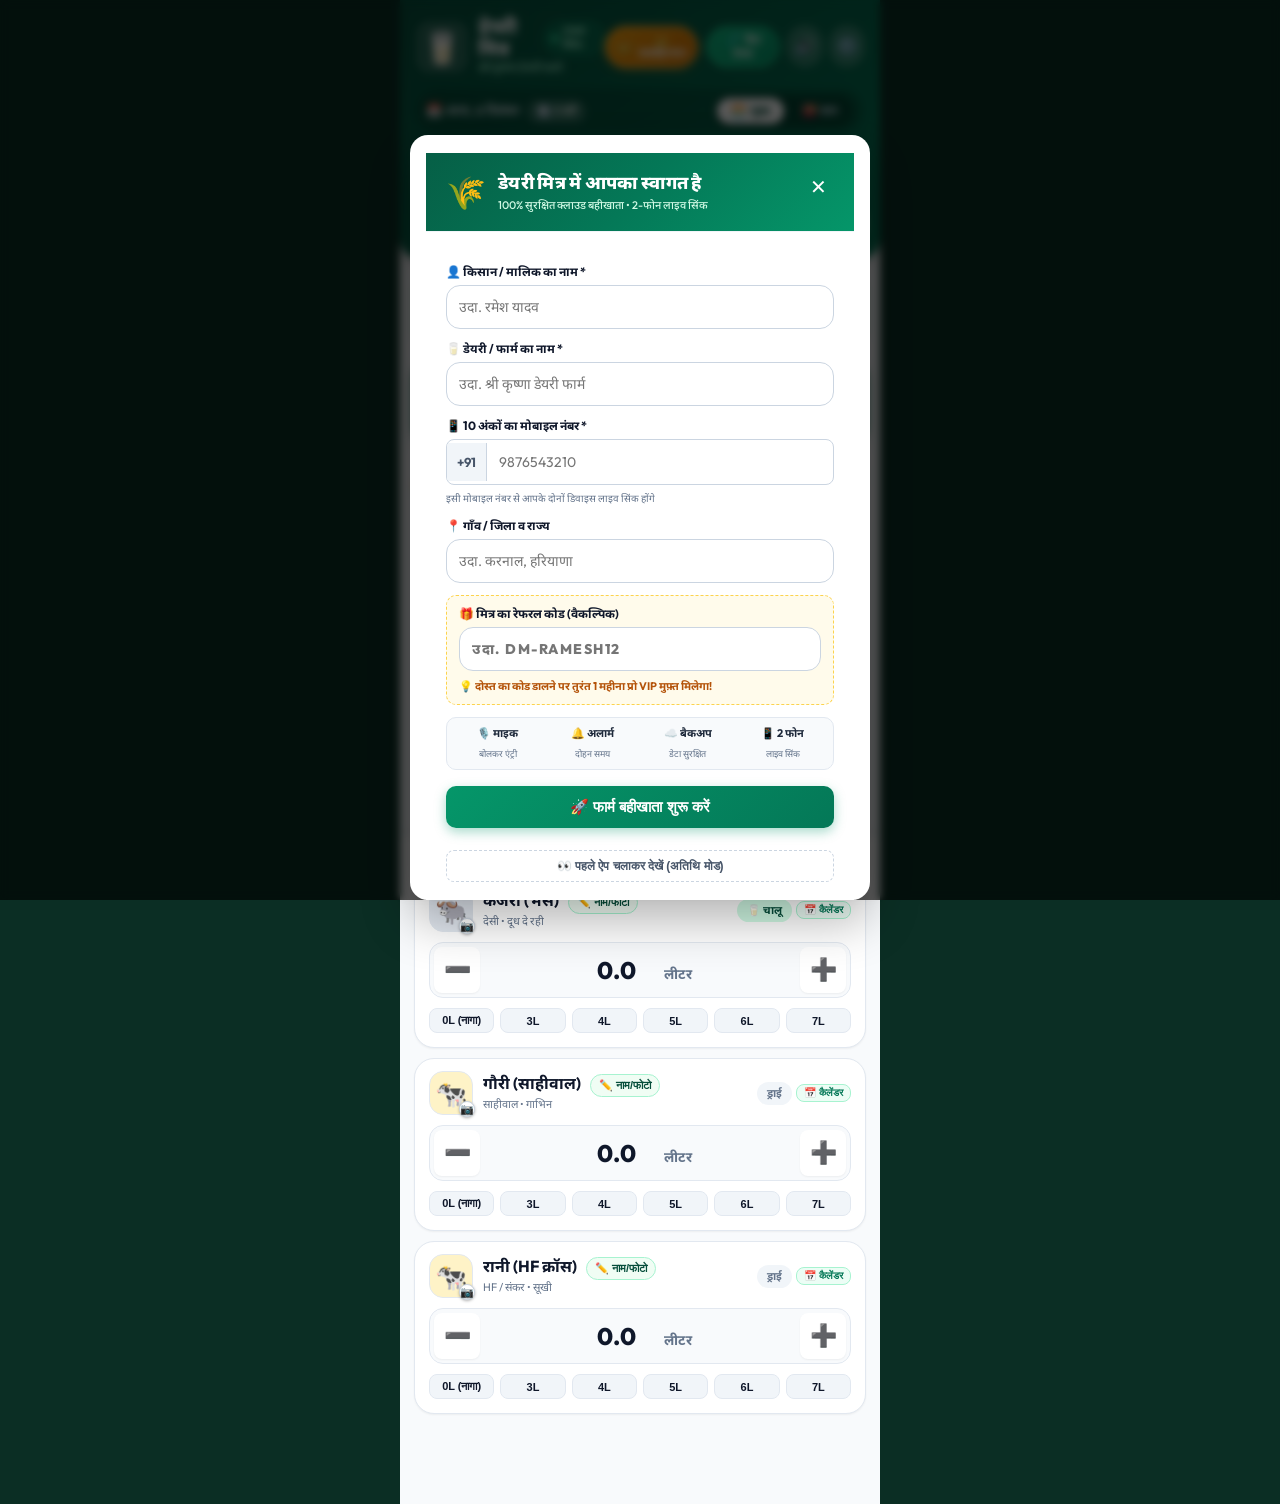
==== commit f66742d5: "V6.6 V6.6" ====
--- a/index.html
+++ b/index.html
@@ -17,13 +17,13 @@
   <link rel="preconnect" href="https://fonts.gstatic.com" crossorigin>
   <link href="https://fonts.googleapis.com/css2?family=Noto+Sans+Devanagari:wght@400;500;600;700;800&family=Outfit:wght@400;500;600;700;800&display=swap" rel="stylesheet">
   
-  <link rel="stylesheet" href="styles.css?v=6.4">
+  <link rel="stylesheet" href="styles.css?v=7.0">
   <script>
     // Force clear old cached SW assets so updates appear immediately
     if ('caches' in window) {
       caches.keys().then(keys => {
         keys.forEach(k => {
-          if (k !== 'dairymitra-cache-v6.4') caches.delete(k);
+          if (k !== 'dairymitra-cache-v7.0') caches.delete(k);
         });
       });
     }
@@ -50,9 +50,9 @@
           </div>
         </div>
         <div class="header-actions">
-          <button class="pro-crown-btn" id="openProModalBtn" title="डेयरी मित्र प्रो व रेफरल (1 महीना मुफ़्त)">
+          <button class="pro-crown-btn" id="openProModalBtn" title="डेयरी मित्र प्रो सब्सक्रिप्शन (12 महीने या 1 महीना)">
             <span class="crown-icon">👑</span>
-            <span id="proBtnText">प्रो • रेफर</span>
+            <span id="proBtnText">सब्सक्रिप्शन</span>
           </button>
           <button class="fat-calc-pill-btn" id="openFatCalcBtn" title="फैट व SNF कैलकुलेटर">
             <span>🧪 फैट टेस्ट</span>
@@ -127,9 +127,9 @@
           <span class="btn-trend-icon">🎪</span>
           <span class="btn-trend-text">पशु मेला</span>
         </button>
-        <button type="button" class="trending-action-btn btn-trend-pro" id="openProShortcutBtn" title="डेयरी मित्र प्रो (रेफर करें और 1 महीना मुफ़्त पाएं)">
+        <button type="button" class="trending-action-btn btn-trend-pro" id="openProShortcutBtn" title="डेयरी मित्र प्रो सब्सक्रिप्शन (12 महीने या 1 महीना)">
           <span class="btn-trend-icon">👑</span>
-          <span class="btn-trend-text">प्रो व रेफरल</span>
+          <span class="btn-trend-text">सब्सक्रिप्शन</span>
         </button>
       </div>
     </header>
@@ -167,6 +167,23 @@
 
     <!-- MAIN VIEWS CONTAINER -->
     <main class="main-content">
+
+      <!-- Prominent Pro Subscription Banner on Homepage -->
+      <div class="home-subscription-banner" id="homeSubscriptionBanner">
+        <div class="sub-banner-left">
+          <span class="sub-banner-crown">👑</span>
+          <div class="sub-banner-texts">
+            <div class="sub-banner-badge">डेयरी मित्र प्रो सब्सक्रिप्शन</div>
+            <h3 class="sub-banner-heading">2-डिवाइस मल्टी-फोन लाइव सिंक व असीमित पशु</h3>
+            <p class="sub-banner-desc">पूरे साल का प्लान केवल ₹33/माह (₹399/वर्ष) • तुरंत UPI एक्टिवेशन</p>
+          </div>
+        </div>
+        <div class="sub-banner-right">
+          <button type="button" class="btn-sub-banner-buy" id="btnBuyProHome">
+            ⚡ ₹399 में प्रो लें
+          </button>
+        </div>
+      </div>
 
       <!-- ================= TAB 1: MILKING SHIFT (दूध निकाला) ================= -->
       <section class="view-tab active" id="viewMilking">
@@ -616,12 +633,12 @@
     </div>
   </div>
 
-  <!-- Modal: App Settings -->
-  <div class="modal-backdrop hidden" id="settingsModal">
+  <!-- Modal: Legacy Rates Settings -->
+  <div class="modal-backdrop hidden" id="legacySettingsModal">
     <div class="modal-card">
       <div class="modal-header">
         <h3 class="modal-title">⚙️ फार्म सेटिंग्स</h3>
-        <button class="modal-close-btn" id="closeSettingsModalBtn">✕</button>
+        <button class="modal-close-btn" id="closeLegacySettingsModalBtn">✕</button>
       </div>
       <form id="settingsForm" class="modal-body">
         <div class="form-group">
@@ -2100,15 +2117,15 @@
     </div>
   </div>
 
-  <!-- Modal: DairyMitra Pro & Referral Program (डेयरी मित्र प्रो व रेफरल) -->
+  <!-- Modal: DairyMitra Pro & Referral Program (डेयरी मित्र प्रो सब्सक्रिप्शन) -->
   <div class="modal-backdrop hidden" id="proSubscriptionModal" style="z-index: 130;">
     <div class="modal-card modal-pro-subscription">
       <div class="modal-header pro-header-bg">
         <div class="pro-header-title-box">
           <span class="pro-sparkle-icon">👑</span>
           <div>
-            <h3 class="pro-main-title">डेयरी मित्र प्रो (VIP Suite)</h3>
-            <p class="pro-sub-title">असीमित रिकॉर्ड्स, ब्रांडिंग व रेफरल रिवॉर्ड</p>
+            <h3 class="pro-main-title">डेयरी मित्र प्रो सब्सक्रिप्शन (Pro VIP)</h3>
+            <p class="pro-sub-title">2-फोन लाइव सिंक • असीमित पशु • WhatsApp बिलिंग</p>
           </div>
         </div>
         <button class="modal-close-btn pro-close-btn" id="closeProModalBtn">✕</button>
@@ -2122,18 +2139,115 @@
             <span class="pro-status-expiry" id="proExpiryDisplay">अपग्रेड उपलब्ध</span>
           </div>
           <div class="pro-status-desc" id="proStatusDesc">
-            अभी आपका फार्म फ्री प्लान पर है। 1 मित्र को रेफर करें और <strong>1 महीना प्रो मुफ़्त</strong> पाएँ!
-          </div>
-        </div>
-
-        <!-- VIRAL REFERRAL SYSTEM (रेफर करें और 1 महीना मुफ़्त पाएं) -->
+            अभी आपका फार्म फ्री प्लान पर है। प्रो प्लान लेकर 2 फोन लाइव सिंक व असीमित पशु बहीखाता चालू करें!
+          </div>
+        </div>
+
+        <!-- 1. Subscription Pricing Plans (TOP PRIORITY - RIGHT HERE!) -->
+        <div class="pro-plans-heading-box" style="margin-top: 12px; margin-bottom: 8px;">
+          <h4 style="margin: 0; font-size: 14px; font-weight: 800; color: #1e293b;">💎 अपनी डेयरी के लिए प्लान चुनें:</h4>
+        </div>
+
+        <div class="pro-plans-grid">
+          <div class="pro-plan-card featured" id="planCardYearly">
+            <span class="plan-badge-deal">👑 सबसे लोकप्रिय • 4 महीने मुफ़्त (33% छूट)</span>
+            <span class="plan-period">12 महीने (वार्षिक VIP)</span>
+            <div class="plan-price">₹399<small>/वर्ष</small></div>
+            <p class="plan-note">केवल ₹33/महीना (2 फोन पर रियल-टाइम क्लाउड सिंक)</p>
+            <button type="button" class="btn-select-plan btn-plan-gold" id="btnSelectYearlyPlan">
+              👑 ₹399 वार्षिक VIP प्लान लें
+            </button>
+          </div>
+
+          <div class="pro-plan-card" id="planCardMonthly">
+            <span class="plan-period">1 महीना (मासिक)</span>
+            <div class="plan-price">₹49<small>/माह</small></div>
+            <p class="plan-note">महीने-दर-महीने कभी भी बंद करें</p>
+            <button type="button" class="btn-select-plan" id="btnSelectMonthlyPlan">
+              मासिक प्लान लें (₹49)
+            </button>
+          </div>
+        </div>
+
+        <!-- Secure UPI Checkout Action -->
+        <div class="pro-direct-activate-box">
+          <div class="activate-sub-note">
+            <span>⚡ सुरक्षित UPI (PhonePe / GPay / Paytm / QR) से भुगतान करें:</span>
+          </div>
+          <div class="activate-btns-row">
+            <button type="button" class="btn-activate-upi" id="btnPayProUpi">
+              ⚡ सुरक्षित UPI भुगतान करें (QR व ऐप्स)
+            </button>
+            <button type="button" class="btn-receipt-open" id="btnViewProInvoiceModal" title="प्रो सदस्यता रसीद देखें व डाउनलोड करें">
+              🖨️ सदस्यता रसीद
+            </button>
+          </div>
+        </div>
+
+        <!-- Pro Features Showcase -->
+        <div class="pro-perks-section">
+          <h4 class="perks-heading">💎 प्रो प्लान में क्या-क्या मिलेगा:</h4>
+          <div class="pro-perks-grid">
+            <div class="pro-perk-item">
+              <span class="perk-icon">📱</span>
+              <div class="perk-info">
+                <strong>2-डिवाइस रियल-टाइम लाइव सिंक</strong>
+                <small>डेयरी व घर दोनों डिवाइस पर एक साथ लाइव अपडेट</small>
+              </div>
+            </div>
+            <div class="pro-perk-item">
+              <span class="perk-icon">🚀</span>
+              <div class="perk-info">
+                <strong>असीमित पशु व ग्राहक बहीखाता</strong>
+                <small>बिना किसी संख्या सीमा के पूरा फार्म चलाएं</small>
+              </div>
+            </div>
+            <div class="pro-perk-item">
+              <span class="perk-icon">🎨</span>
+              <div class="perk-info">
+                <strong>कस्टम डेयरी लोगो व नाम</strong>
+                <small>WhatsApp बिल पर अपनी डेयरी की ब्रांडिंग</small>
+              </div>
+            </div>
+            <div class="pro-perk-item">
+              <span class="perk-icon">📊</span>
+              <div class="perk-info">
+                <strong>1-क्लिक Excel व PDF रिपोर्ट</strong>
+                <small>बैंक लोन, KCC व ऑडिट रिपोर्ट डाउनलोड</small>
+              </div>
+            </div>
+            <div class="pro-perk-item">
+              <span class="perk-icon">☁️</span>
+              <div class="perk-info">
+                <strong>0% डेटा लॉस ऑटो बैकअप</strong>
+                <small>फोन बदलने पर भी डेटा सुरक्षित</small>
+              </div>
+            </div>
+            <div class="pro-perk-item">
+              <span class="perk-icon">🖨️</span>
+              <div class="perk-info">
+                <strong>ब्लूटूथ थर्मल प्रिंटर सपोर्ट</strong>
+                <small>1 सेकंड में दूध पर्ची प्रिंट करें</small>
+              </div>
+            </div>
+          </div>
+        </div>
+
+        <!-- VIRAL REFERRAL SYSTEM (दोस्त को जोड़ें — 1 महीना प्रो मुफ़्त पाएँ!) -->
         <div class="referral-reward-box">
           <div class="referral-header">
             <span class="referral-gift-icon">🎁</span>
             <div>
-              <h4 class="referral-title">दोस्त को जोड़ें — 1 महीना प्रो मुफ़्त पाएँ!</h4>
-              <p class="referral-sub">हर 1 सफल रेफर पर आपको +30 दिन डेयरी मित्र प्रो मुफ़्त मिलेगा।</p>
-            </div>
+              <h4 class="referral-title">मित्र को रेफर करें — दोनों पाएँ 1 महीना मुफ़्त!</h4>
+              <p class="referral-sub">जब आपका मित्र ऐप इंस्टॉल करके पहली दूध एंट्री करेगा, तब दोनों को +30 दिन Pro VIP मिलेगा।</p>
+            </div>
+          </div>
+
+          <!-- 3 Easy Honest Steps -->
+          <div class="referral-steps-box" style="background: rgba(255,255,255,0.7); border-radius: 8px; padding: 10px 12px; font-size: 11px; color: #78350f; line-height: 1.6;">
+            <div><strong>1️⃣</strong> मित्र को WhatsApp पर अपना रेफरल कोड व ऐप लिंक भेजें।</div>
+            <div><strong>2️⃣</strong> मित्र अपने फोन पर ऐप खोले और रजिस्टर करते समय आपका कोड डाले।</div>
+            <div><strong>3️⃣</strong> मित्र जैसे ही अपनी पहली दूध एंट्री दर्ज करेगा, आप दोनों को <strong>1 महीना प्रो मुफ़्त</strong> सक्रिय हो जाएगा!</div>
           </div>
 
           <div class="referral-code-card">
@@ -2145,7 +2259,8 @@
               </button>
             </div>
             <div class="ref-stats-strip">
-              <span>👥 सफल रेफरल्स: <strong id="refCountDisplay">0</strong> फार्म</span>
+              <span>👥 सक्रिय रेफरल: <strong id="refCountDisplay">0</strong> फार्म</span>
+              <span>⏳ पेंडिंग: <strong id="refPendingDisplay">0</strong> मित्र</span>
               <span class="ref-bonus-highlight">⭐ कुल बोनस: <strong id="refEarnedMonths">0</strong> माह मुफ़्त</span>
             </div>
           </div>
@@ -2153,9 +2268,6 @@
           <div class="ref-invite-actions-row">
             <button type="button" class="btn-whatsapp-invite" id="btnSendReferralWhatsApp">
               💬 WhatsApp पर इनवाइट भेजें (1-क्लिक)
-            </button>
-            <button type="button" class="btn-test-referral" id="btnTestAddReferral" title="टेस्ट करें: 1 दोस्त जुड़ा (+1 महीना पाएँ)">
-              🎁 +1 दोस्त जुड़ा (टेस्ट)
             </button>
           </div>
 
@@ -2168,106 +2280,100 @@
                 लागू करें
               </button>
             </div>
-          </div>
-        </div>
-
-        <!-- Pro Features Showcase -->
-        <div class="pro-perks-section">
-          <h4 class="perks-heading">💎 प्रो प्लान की खास सुविधाएं:</h4>
-          <div class="pro-perks-grid">
-            <div class="pro-perk-item">
-              <span class="perk-icon">🚀</span>
-              <div class="perk-info">
-                <strong>असीमित पशु व ग्राहक</strong>
-                <small>बिना किसी संख्या सीमा के पूरा फार्म चलाएं</small>
-              </div>
-            </div>
-            <div class="pro-perk-item">
-              <span class="perk-icon">🎨</span>
-              <div class="perk-info">
-                <strong>कस्टम डेयरी लोगो व नाम</strong>
-                <small>WhatsApp बिल पर अपनी डेयरी की ब्रांडिंग</small>
-              </div>
-            </div>
-            <div class="pro-perk-item">
-              <span class="perk-icon">📊</span>
-              <div class="perk-info">
-                <strong>1-क्लिक Excel व PDF रिपोर्ट</strong>
-                <small>बैंक लोन, KCC व ऑडिट रिपोर्ट डाउनलोड</small>
-              </div>
-            </div>
-            <div class="pro-perk-item">
-              <span class="perk-icon">☁️</span>
-              <div class="perk-info">
-                <strong>0% डेटा लॉस ऑटो बैकअप</strong>
-                <small>फोन बदलने पर भी डेटा सुरक्षित</small>
-              </div>
-            </div>
-            <div class="pro-perk-item">
-              <span class="perk-icon">🎪</span>
-              <div class="perk-info">
-                <strong>पशु मेला VIP लिस्टिंग</strong>
-                <small>बिकाऊ गाय-भैंस विज्ञापन पर VIP स्टार बैज</small>
-              </div>
-            </div>
-            <div class="pro-perk-item">
-              <span class="perk-icon">🖨️</span>
-              <div class="perk-info">
-                <strong>ब्लूटूथ थर्मल प्रिंटर सपोर्ट</strong>
-                <small>1 सेकंड में थर्मल पर्ची प्रिंट करें</small>
-              </div>
-            </div>
-          </div>
-        </div>
-
-        <!-- Subscription Pricing Plans -->
-        <div class="pro-plans-grid">
-          <div class="pro-plan-card" id="planCardMonthly">
-            <span class="plan-period">1 महीना</span>
-            <div class="plan-price">₹49<small>/माह</small></div>
-            <p class="plan-note">महीने-दर-महीने कभी भी बंद करें</p>
-            <button type="button" class="btn-select-plan" id="btnSelectMonthlyPlan">
-              मासिक प्लान लें (₹49)
+            <small style="display: block; margin-top: 4px; font-size: 10px; color: #9a3412;">
+              *पहली दूध एंट्री दर्ज होते ही 1 महीना प्रो एक्टिवेट होगा।
+            </small>
+          </div>
+
+          <!-- Safe Test Reset Link for developer / owner testing -->
+          <div style="text-align: center; margin-top: 6px; padding-top: 8px; border-top: 1px dashed rgba(245, 158, 11, 0.4);">
+            <button type="button" id="btnResetProPlan" style="background: none; border: none; color: #b45309; font-size: 11px; text-decoration: underline; cursor: pointer;">
+              🔄 टेस्ट रीसेट: वापस फ्री प्लान पर जाएं (टेस्टिंग के लिए)
             </button>
           </div>
-
-          <div class="pro-plan-card featured" id="planCardYearly">
-            <span class="plan-badge-deal">👑 सबसे लोकप्रिय • 33% छूट</span>
-            <span class="plan-period">12 महीने (वार्षिक)</span>
-            <div class="plan-price">₹399<small>/वर्ष</small></div>
-            <p class="plan-note">केवल ₹33/महीना (4 महीने मुफ़्त)</p>
-            <button type="button" class="btn-select-plan btn-plan-gold" id="btnSelectYearlyPlan">
-              👑 वार्षिक प्लान लें (₹399)
-            </button>
-          </div>
-        </div>
-
-        <!-- 1-Click Activate Demo / UPI Support -->
-        <div class="pro-direct-activate-box">
-          <div class="activate-sub-note">
-            <span>💡 1-क्लिक में सुरक्षित UPI (PhonePe / GPay / Paytm) भुगतान करें:</span>
-          </div>
-          <div class="activate-btns-row">
-            <button type="button" class="btn-activate-upi" id="btnPayProUpi">
-              ⚡ UPI से ₹399 भुगतान करें
-            </button>
-            <button type="button" class="btn-activate-instant" id="btnInstantActivatePro" title="तुरंत 30 दिन प्रो एक्टिवेट करें">
-              🚀 तुरंत 30 दिन एक्टिवेट करें
-            </button>
-          </div>
-          <div class="activate-btns-row" style="margin-top: 8px;">
-            <button type="button" class="btn-receipt-open" id="btnViewProInvoiceModal" title="प्रो सदस्यता रसीद देखें व डाउनलोड करें">
-              🖨️ प्रो सदस्यता रसीद (Tax Invoice) प्रिंट करें
-            </button>
-          </div>
-        </div>
-
-      </div>
-    </div>
+        </div>
+
+      </div>
+    </div>
+  </div>
+
+  <!-- Modal: Pro UPI Payment & Verification (सुरक्षित UPI भुगतान व 12-अंक UTR सत्यापन) -->
+  <div class="modal-backdrop hidden" id="proPaymentModal" style="z-index: 140;">
+    <div class="modal-card modal-pro-payment">
+      <div class="modal-header payment-header-bg">
+        <div class="payment-header-title-box">
+          <span class="payment-icon">🔒</span>
+          <div>
+            <h3 class="payment-main-title">सुरक्षित UPI भुगतान (DairyMitra Pro)</h3>
+            <p class="payment-sub-title">PhonePe • Google Pay • Paytm • BHIM QR</p>
+          </div>
+        </div>
+        <button class="modal-close-btn" id="closeProPaymentModalBtn">✕</button>
+      </div>
+
+      <div class="payment-modal-body">
+        <!-- Selected Plan Summary Card -->
+        <div class="selected-plan-summary" id="paymentSelectedPlanCard">
+          <div class="plan-summary-badge" id="paymentPlanBadge">चयनित प्लान</div>
+          <div class="plan-summary-title" id="paymentPlanTitle">👑 डेयरी मित्र वार्षिक VIP (12 महीने)</div>
+          <div class="plan-summary-price" id="paymentPlanPrice">₹399 <small>(केवल ₹33/माह)</small></div>
+          <div class="plan-summary-perks">✓ 2-डिवाइस लाइव क्लाउड सिंक • ✓ असीमित पशु व ग्राहक • ✓ 0% डेटा लॉस</div>
+        </div>
+
+        <!-- Payment Method Card -->
+        <div class="payment-step-card">
+          <div class="step-content">
+            <h4 class="step-title" style="text-align: center; margin-bottom: 8px;">📲 किसी भी UPI ऐप से स्कैन या भुगतान करें</h4>
+            
+            <div class="upi-qr-wrapper">
+              <div class="upi-qr-card">
+                <img id="paymentQrCodeImg" class="upi-qr-img" src="" alt="DairyMitra UPI QR Code" />
+                <div class="qr-scan-hint">📲 PhonePe / GPay / Paytm से स्कैन करें</div>
+              </div>
+              
+              <div class="upi-id-copy-box">
+                <span class="upi-id-label">प्राप्तकर्ता UPI ID:</span>
+                <span class="upi-id-value" id="paymentUpiIdDisplay">dairymitra@upi</span>
+                <button type="button" class="btn-copy-upi" id="btnCopyProPaymentUpiId">📋 कॉपी करें</button>
+              </div>
+            </div>
+
+            <!-- 1-Click App Buttons (for mobile) -->
+            <div class="mobile-upi-apps-row">
+              <a href="#" class="btn-upi-app phonepe" id="btnPayPhonePe">
+                <span class="upi-app-icon">🟣</span> PhonePe
+              </a>
+              <a href="#" class="btn-upi-app gpay" id="btnPayGPay">
+                <span class="upi-app-icon">🔵</span> GPay
+              </a>
+              <a href="#" class="btn-upi-app paytm" id="btnPayPaytm">
+                <span class="upi-app-icon">🔷</span> Paytm
+              </a>
+              <a href="#" class="btn-upi-app bhim" id="btnPayAnyUpi">
+                <span class="upi-app-icon">⚡</span> अन्य UPI
+              </a>
+            </div>
+          </div>
+        </div>
+
+        <!-- Seamless Confirmation Button (Zero manual UTR typing!) -->
+        <div class="payment-instant-action-box" style="margin-top: 4px;">
+          <button type="button" class="btn-confirm-payment-done" id="btnConfirmPaymentDone">
+            ⚡ भुगतान पूरा हुआ — प्रो प्लान तुरंत चालू करें
+          </button>
+          <div style="text-align: center; margin-top: 8px; font-size: 11px; color: #64748b;">
+            🔒 100% सुरक्षित भुगतान • तुरंत आधिकारिक टैक्स इनवॉइस रसीद मिलेगी
+          </div>
+        </div>
+
+      </div>
+    </div>
+  </div>
+
   <!-- Modal: Farmer Onboarding & Database Registration (साइन-अप व प्रोफाइल सेटअप) -->
   <div class="modal-backdrop hidden" id="onboardingModal" style="z-index: 150;">
     <div class="modal-card modal-onboarding-card">
-      <div class="modal-header onboard-header-bg">
+      <div class="modal-header onboard-header-bg" style="display: flex; justify-content: space-between; align-items: flex-start;">
         <div class="onboard-header-title">
           <span class="onboard-icon">🌾</span>
           <div>
@@ -2275,6 +2381,7 @@
             <p class="onboard-sub">100% सुरक्षित क्लाउड बहीखाता • 2-फोन लाइव सिंक</p>
           </div>
         </div>
+        <button type="button" class="modal-close-btn" id="closeOnboardingModalBtn" title="बंद करें / बाद में करें" style="color: white; font-size: 20px; background: none; border: none; cursor: pointer;">✕</button>
       </div>
 
       <form class="modal-body onboard-body" id="onboardingForm">
@@ -2294,7 +2401,7 @@
             <span class="country-code">+91</span>
             <input type="tel" id="onboardPhone" class="form-control phone-input" placeholder="9876543210" maxlength="10" pattern="[0-9]{10}" required>
           </div>
-          <small class="field-hint">इसी नंबर से दोनों फोन (बेटा व पिताजी) सिंक होंगे</small>
+          <small class="field-hint">इसी मोबाइल नंबर से आपके दोनों डिवाइस लाइव सिंक होंगे</small>
         </div>
 
         <div class="form-group">
@@ -2318,6 +2425,10 @@
 
         <button type="submit" class="btn-primary btn-onboard-action" id="btnOnboardSubmit">
           🚀 फार्म बहीखाता शुरू करें
+        </button>
+
+        <button type="button" class="btn-skip-onboard" id="btnSkipOnboarding" style="width: 100%; margin-top: 10px; background: none; border: 1px dashed #cbd5e1; padding: 8px; border-radius: 8px; color: #475569; font-size: 12px; font-weight: 700; cursor: pointer;">
+          👀 पहले ऐप चलाकर देखें (अतिथि मोड)
         </button>
       </form>
     </div>
@@ -2349,6 +2460,8 @@
         </div>
       </div>
     </div>
+  </div>
+
   <!-- Modal: Settings & Multi-Device Manager (सेटिंग्स व 2-फोन डिवाइस प्रबंधन) -->
   <div class="modal-backdrop hidden" id="settingsModal" style="z-index: 140;">
     <div class="modal-card modal-settings-card">
@@ -2387,6 +2500,16 @@
                 <input type="text" id="settingsPhone" class="form-control" readonly style="background: #f1f5f9; cursor: not-allowed; font-weight: 600;">
               </div>
             </div>
+            <div class="form-row">
+              <div class="form-group flex-1">
+                <label for="settingsDefaultRate" class="form-label">डिफ़ॉल्ट दूध भाव (₹/लीटर)</label>
+                <input type="number" id="settingsDefaultRate" class="form-control" placeholder="60">
+              </div>
+              <div class="form-group flex-1">
+                <label for="settingsFarmerUpi" class="form-label">बिल प्राप्ति UPI ID (वैकल्पिक)</label>
+                <input type="text" id="settingsFarmerUpi" class="form-control" placeholder="उदा. 9876543210@paytm">
+              </div>
+            </div>
             <button type="button" class="btn-primary" id="btnSaveSettingsProfile" style="margin-top: 4px;">
               💾 प्रोफाइल सुरक्षित करें
             </button>
@@ -2400,7 +2523,7 @@
             <span class="device-pill-count" id="settingsDeviceCount">2 / 2 डिवाइस</span>
           </div>
           <p class="settings-sec-desc">
-            एक खाते से अधिकतम 2 फोन (जैसे डेयरी पर बेटा और घर पर पिताजी) लाइव सिंक होते हैं।
+            एक खाते से अधिकतम 2 मोबाइल डिवाइस (जैसे डेयरी व घर) पर लाइव सिंक की सुविधा मिलती है।
           </p>
           
           <div class="settings-devices-list" id="settingsDevicesList">
@@ -2603,12 +2726,12 @@
   </div>
 
   <!-- Scripts -->
-  <script src="app.js?v=6.4"></script>
+  <script src="app.js?v=7.0"></script>
   <script>
     // PWA Service Worker Registration
     if ('serviceWorker' in navigator) {
       window.addEventListener('load', () => {
-        navigator.serviceWorker.register('./sw.js?v=6.4').then(reg => {
+        navigator.serviceWorker.register('./sw.js?v=7.0').then(reg => {
           reg.update(); // Force check for latest sw.js
         }).catch(() => {});
       });
--- a/styles.css
+++ b/styles.css
@@ -5955,6 +5955,458 @@
   }
 }
 
-
-
-
+/* ===================================================================
+   HOMEPAGE SUBSCRIPTION HERO BANNER
+   =================================================================== */
+.home-subscription-banner {
+  background: linear-gradient(135deg, #064e3b 0%, #065f46 55%, #047857 100%);
+  border: 1.5px solid #34d399;
+  border-radius: 14px;
+  padding: 12px 14px;
+  margin: 0 0 14px 0;
+  display: flex;
+  justify-content: space-between;
+  align-items: center;
+  box-shadow: 0 4px 14px rgba(6, 78, 59, 0.25);
+  color: #ffffff;
+  cursor: pointer;
+  transition: transform 0.15s ease, box-shadow 0.15s ease;
+}
+
+.home-subscription-banner:hover {
+  transform: translateY(-2px);
+  box-shadow: 0 6px 18px rgba(6, 78, 59, 0.35);
+}
+
+.home-subscription-banner.pro-active {
+  background: linear-gradient(135deg, #1e293b 0%, #0f172a 100%);
+  border-color: #f59e0b;
+}
+
+.sub-banner-left {
+  display: flex;
+  align-items: center;
+  gap: 12px;
+}
+
+.sub-banner-crown {
+  font-size: 30px;
+  animation: crownBounce 2.5s infinite ease-in-out;
+}
+
+@keyframes crownBounce {
+  0%, 100% { transform: translateY(0); }
+  50% { transform: translateY(-4px) rotate(6deg); }
+}
+
+.sub-banner-texts {
+  display: flex;
+  flex-direction: column;
+}
+
+.sub-banner-badge {
+  display: inline-block;
+  background: rgba(254, 240, 138, 0.25);
+  color: #fef08a;
+  border: 1px solid rgba(254, 240, 138, 0.5);
+  font-size: 9px;
+  font-weight: 800;
+  padding: 1px 7px;
+  border-radius: 10px;
+  margin-bottom: 2px;
+  width: fit-content;
+}
+
+.sub-banner-heading {
+  margin: 0;
+  font-size: 13px;
+  font-weight: 800;
+  color: #ffffff;
+  line-height: 1.3;
+}
+
+.sub-banner-desc {
+  margin: 2px 0 0;
+  font-size: 11px;
+  color: #a7f3d0;
+  line-height: 1.3;
+}
+
+.home-subscription-banner.pro-active .sub-banner-desc {
+  color: #fde68a;
+}
+
+.sub-banner-right {
+  display: flex;
+  align-items: center;
+}
+
+.btn-sub-banner-buy {
+  background: linear-gradient(135deg, #f59e0b 0%, #d97706 100%);
+  color: #ffffff;
+  border: none;
+  border-radius: 10px;
+  padding: 8px 12px;
+  font-size: 11px;
+  font-weight: 800;
+  cursor: pointer;
+  box-shadow: 0 4px 10px rgba(217, 119, 6, 0.4);
+  white-space: nowrap;
+  transition: transform 0.15s ease;
+}
+
+.btn-sub-banner-buy:hover {
+  transform: scale(1.05);
+}
+
+/* ==========================================================================
+   PRO PAYMENT & 12-DIGIT UTR VERIFICATION MODAL
+   ========================================================================== */
+.modal-pro-payment {
+  max-width: 480px;
+  width: 95%;
+  border-radius: 16px;
+  overflow: hidden;
+  box-shadow: 0 20px 40px rgba(0, 0, 0, 0.35);
+  border: 1px solid rgba(255, 255, 255, 0.2);
+}
+
+.payment-header-bg {
+  background: linear-gradient(135deg, #0f172a 0%, #1e1b4b 60%, #312e81 100%);
+  color: #ffffff;
+  padding: 14px 18px;
+  border-bottom: 2px solid #6366f1;
+}
+
+.payment-header-title-box {
+  display: flex;
+  align-items: center;
+  gap: 12px;
+}
+
+.payment-icon {
+  font-size: 26px;
+  filter: drop-shadow(0 2px 4px rgba(99, 102, 241, 0.5));
+}
+
+.payment-main-title {
+  margin: 0;
+  font-size: 16px;
+  font-weight: 800;
+  color: #ffffff;
+}
+
+.payment-sub-title {
+  margin: 2px 0 0;
+  font-size: 11px;
+  color: #a5b4fc;
+  font-weight: 500;
+}
+
+.payment-modal-body {
+  padding: 16px;
+  max-height: 80vh;
+  overflow-y: auto;
+  display: flex;
+  flex-direction: column;
+  gap: 12px;
+  background: #f8fafc;
+}
+
+/* Selected Plan Summary */
+.selected-plan-summary {
+  background: linear-gradient(135deg, #fffbeb 0%, #fef3c7 100%);
+  border: 1.5px solid #f59e0b;
+  border-radius: 12px;
+  padding: 12px 14px;
+  position: relative;
+}
+
+.plan-summary-badge {
+  display: inline-block;
+  background: #f59e0b;
+  color: #ffffff;
+  font-size: 9px;
+  font-weight: 800;
+  padding: 2px 8px;
+  border-radius: 10px;
+  text-transform: uppercase;
+  margin-bottom: 4px;
+}
+
+.plan-summary-title {
+  font-size: 15px;
+  font-weight: 800;
+  color: #78350f;
+}
+
+.plan-summary-price {
+  font-size: 22px;
+  font-weight: 900;
+  color: #b45309;
+  margin: 2px 0 4px;
+}
+
+.plan-summary-price small {
+  font-size: 12px;
+  font-weight: 600;
+  color: #92400e;
+}
+
+.plan-summary-perks {
+  font-size: 10px;
+  color: #92400e;
+  font-weight: 600;
+}
+
+/* Step Cards */
+.payment-step-card {
+  background: #ffffff;
+  border: 1px solid #e2e8f0;
+  border-radius: 12px;
+  padding: 14px;
+  position: relative;
+  box-shadow: 0 2px 6px rgba(0, 0, 0, 0.04);
+}
+
+.step-num-badge {
+  position: absolute;
+  top: -8px;
+  left: 14px;
+  background: #4f46e5;
+  color: #ffffff;
+  font-size: 10px;
+  font-weight: 800;
+  padding: 2px 8px;
+  border-radius: 8px;
+}
+
+.step-utr-card .step-num-badge {
+  background: #059669;
+}
+
+.step-title {
+  margin: 4px 0 2px;
+  font-size: 13px;
+  font-weight: 800;
+  color: #1e293b;
+}
+
+.step-desc {
+  margin: 0 0 10px;
+  font-size: 11px;
+  color: #64748b;
+  line-height: 1.4;
+}
+
+/* QR Code Display */
+.upi-qr-wrapper {
+  display: flex;
+  flex-direction: column;
+  align-items: center;
+  gap: 10px;
+  margin-bottom: 12px;
+}
+
+.upi-qr-card {
+  background: #ffffff;
+  border: 2px solid #cbd5e1;
+  border-radius: 12px;
+  padding: 10px;
+  display: flex;
+  flex-direction: column;
+  align-items: center;
+  box-shadow: 0 4px 12px rgba(0, 0, 0, 0.08);
+}
+
+.upi-qr-img {
+  width: 170px;
+  height: 170px;
+  display: block;
+  border-radius: 8px;
+}
+
+.qr-scan-hint {
+  margin-top: 6px;
+  font-size: 11px;
+  font-weight: 700;
+  color: #475569;
+}
+
+/* UPI ID Box */
+.upi-id-copy-box {
+  display: flex;
+  align-items: center;
+  gap: 8px;
+  background: #f1f5f9;
+  border: 1px dashed #94a3b8;
+  border-radius: 8px;
+  padding: 6px 10px;
+  font-size: 11px;
+}
+
+.upi-id-label {
+  color: #64748b;
+  font-weight: 600;
+}
+
+.upi-id-value {
+  font-family: monospace;
+  font-weight: 800;
+  color: #0f172a;
+}
+
+.btn-copy-upi {
+  background: #e2e8f0;
+  color: #1e293b;
+  border: none;
+  font-size: 10px;
+  font-weight: 700;
+  padding: 3px 8px;
+  border-radius: 4px;
+  cursor: pointer;
+}
+
+.btn-copy-upi:hover {
+  background: #cbd5e1;
+}
+
+/* Mobile UPI App Buttons */
+.mobile-upi-apps-row {
+  display: grid;
+  grid-template-columns: 1fr 1fr;
+  gap: 8px;
+}
+
+.btn-upi-app {
+  display: flex;
+  align-items: center;
+  justify-content: center;
+  gap: 6px;
+  padding: 9px;
+  border-radius: 8px;
+  font-size: 12px;
+  font-weight: 800;
+  color: #ffffff;
+  text-decoration: none;
+  cursor: pointer;
+  transition: transform 0.15s ease, opacity 0.15s ease;
+}
+
+.btn-upi-app:hover {
+  transform: translateY(-1px);
+  opacity: 0.95;
+}
+
+.btn-upi-app.phonepe {
+  background: #5f259f;
+}
+
+.btn-upi-app.gpay {
+  background: #1a73e8;
+}
+
+.btn-upi-app.paytm {
+  background: #00b9f1;
+}
+
+.btn-upi-app.bhim {
+  background: #ff6d00;
+}
+
+/* Step 2 UTR Input Group */
+.utr-input-group {
+  display: flex;
+  flex-direction: column;
+  gap: 8px;
+}
+
+.utr-input {
+  width: 100%;
+  box-sizing: border-box;
+  height: 42px;
+  padding: 0 12px;
+  border: 2px solid #10b981;
+  border-radius: 8px;
+  font-size: 15px;
+  font-weight: 800;
+  color: #0f172a;
+  letter-spacing: 2px;
+  font-family: monospace;
+  background: #ffffff;
+}
+
+.utr-input:focus {
+  outline: none;
+  border-color: #059669;
+  box-shadow: 0 0 0 3px rgba(16, 185, 129, 0.2);
+}
+
+.btn-verify-utr {
+  width: 100%;
+  height: 42px;
+  background: linear-gradient(135deg, #059669 0%, #047857 100%);
+  color: #ffffff;
+  border: none;
+  border-radius: 8px;
+  font-size: 13px;
+  font-weight: 800;
+  cursor: pointer;
+  display: flex;
+  align-items: center;
+  justify-content: center;
+  gap: 6px;
+  box-shadow: 0 4px 12px rgba(5, 150, 105, 0.35);
+  transition: all 0.15s ease;
+}
+
+.btn-verify-utr:hover {
+  background: linear-gradient(135deg, #047857 0%, #065f46 100%);
+  transform: translateY(-1px);
+}
+
+.btn-verify-utr:active {
+  transform: scale(0.98);
+}
+
+.utr-help-tip {
+  margin-top: 8px;
+  font-size: 10px;
+  color: #64748b;
+  line-height: 1.4;
+  background: #f0fdf4;
+  border: 1px dashed #86efac;
+  border-radius: 6px;
+  padding: 6px 8px;
+}
+
+.btn-confirm-payment-done {
+  width: 100%;
+  min-height: 48px;
+  background: linear-gradient(135deg, #059669 0%, #10b981 100%);
+  color: #ffffff;
+  border: none;
+  border-radius: 10px;
+  font-size: 15px;
+  font-weight: 800;
+  cursor: pointer;
+  display: flex;
+  align-items: center;
+  justify-content: center;
+  gap: 8px;
+  box-shadow: 0 6px 18px rgba(16, 185, 129, 0.4);
+  transition: all 0.2s cubic-bezier(0.4, 0, 0.2, 1);
+  padding: 12px 16px;
+  margin-top: 6px;
+}
+
+.btn-confirm-payment-done:hover {
+  background: linear-gradient(135deg, #047857 0%, #059669 100%);
+  transform: translateY(-2px);
+  box-shadow: 0 8px 24px rgba(16, 185, 129, 0.5);
+}
+
+.btn-confirm-payment-done:active {
+  transform: scale(0.98);
+}
+
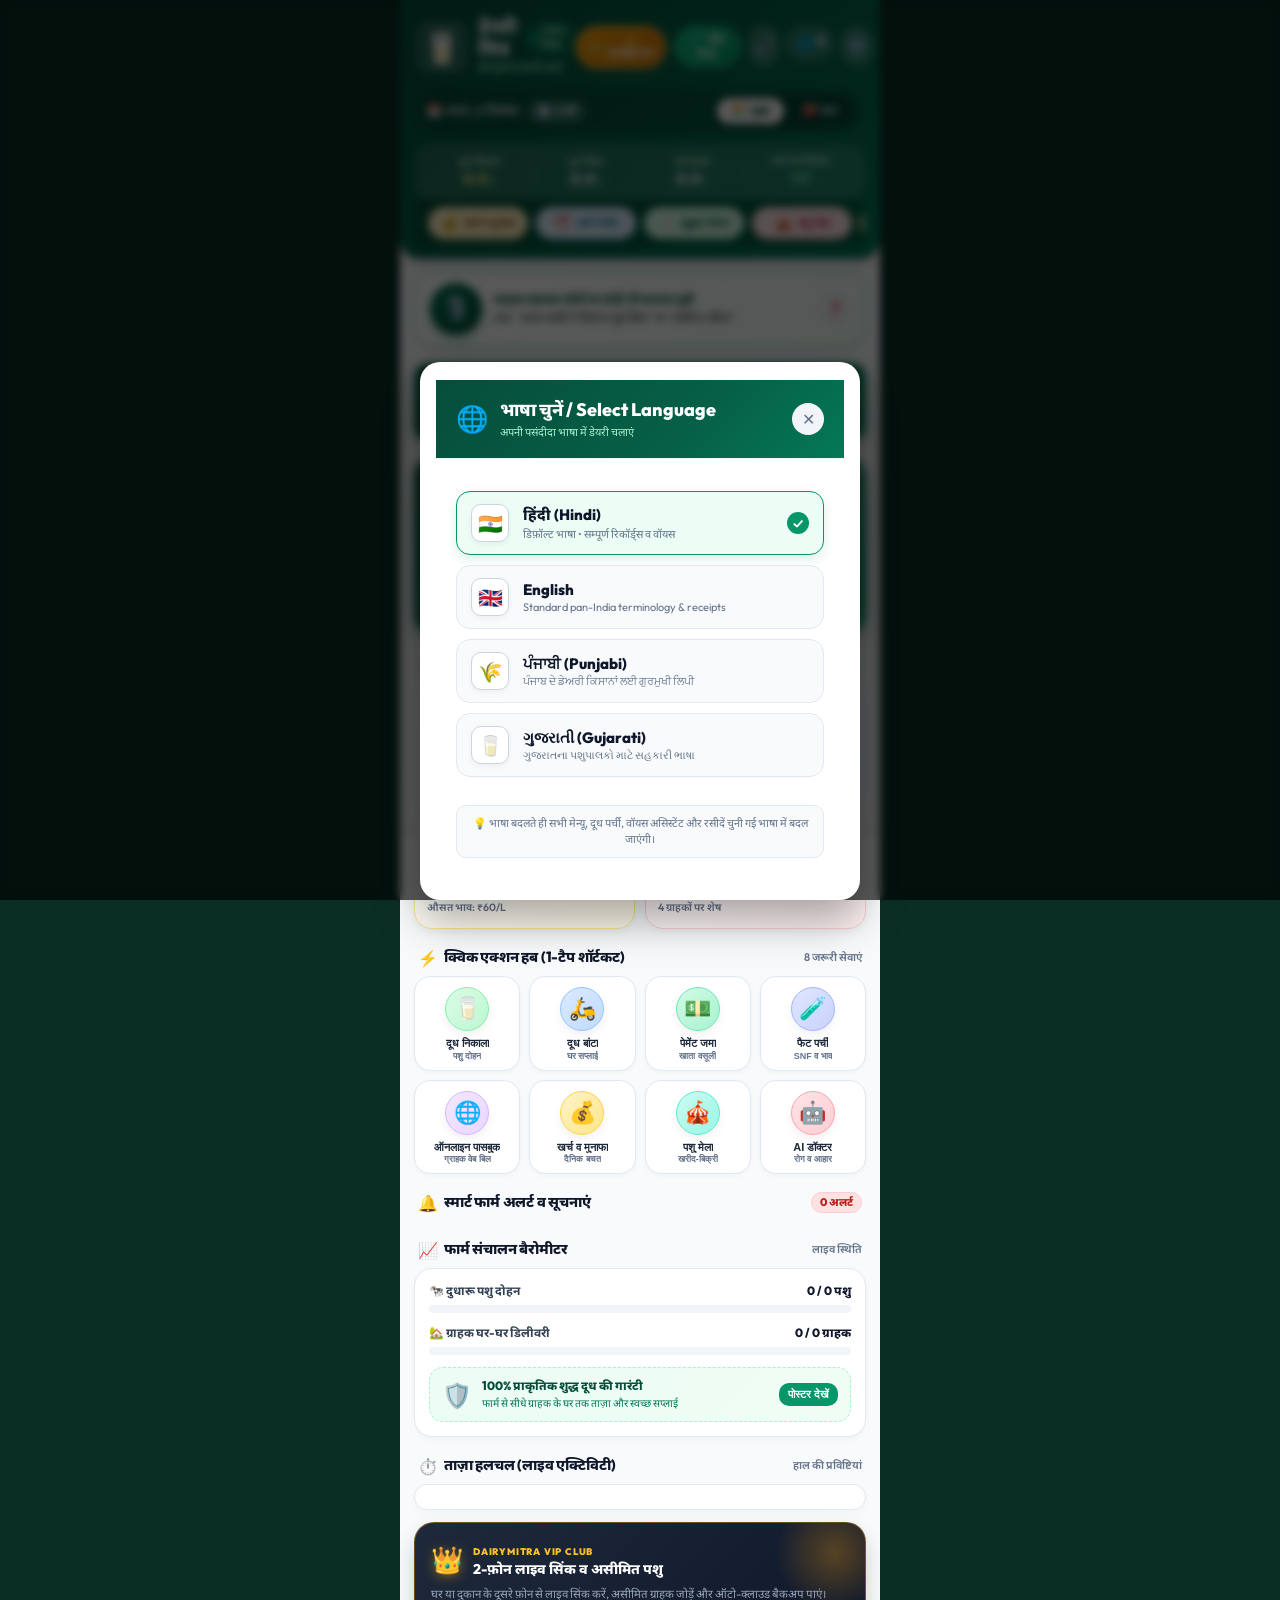
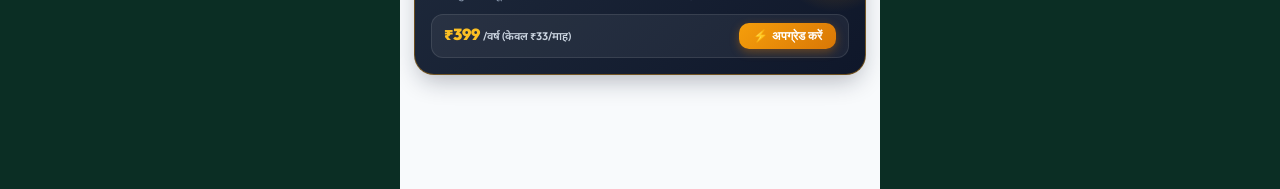
==== commit aec5832c: "V7.6 V7.6" ====
--- a/index.html
+++ b/index.html
@@ -1,2741 +1,6916 @@
-<!DOCTYPE html>
-<html lang="hi">
-<head>
-  <meta charset="UTF-8">
-  <meta name="viewport" content="width=device-width, initial-scale=1.0, maximum-scale=1.0, user-scalable=no">
-  <title>डेयरी मित्र - दूध और पशु बहीखाता</title>
-  
-  <!-- PWA & Mobile Meta -->
-  <meta name="theme-color" content="#065f46">
-  <meta name="apple-mobile-web-app-capable" content="yes">
-  <meta name="apple-mobile-web-app-status-bar-style" content="black-translucent">
-  <link rel="manifest" href="manifest.json">
-  <link rel="icon" href="data:image/svg+xml,<svg xmlns='http://www.w3.org/2000/svg' viewBox='0 0 100 100'><text y='.9em' font-size='90'>🥛</text></svg>">
-  
-  <!-- Google Fonts: Outfit & Noto Sans Devanagari -->
-  <link rel="preconnect" href="https://fonts.googleapis.com">
-  <link rel="preconnect" href="https://fonts.gstatic.com" crossorigin>
-  <link href="https://fonts.googleapis.com/css2?family=Noto+Sans+Devanagari:wght@400;500;600;700;800&family=Outfit:wght@400;500;600;700;800&display=swap" rel="stylesheet">
-  
-  <link rel="stylesheet" href="styles.css?v=7.0">
-  <script>
-    // Force clear old cached SW assets so updates appear immediately
-    if ('caches' in window) {
-      caches.keys().then(keys => {
-        keys.forEach(k => {
-          if (k !== 'dairymitra-cache-v7.0') caches.delete(k);
-        });
-      });
-    }
-  </script>
-</head>
-<body>
-  <!-- App Container (Mobile viewport friendly) -->
-  <div class="mobile-app" id="app">
-    
-    <!-- Top Header -->
-    <header class="app-header">
-      <div class="header-main">
-        <div class="brand">
-          <span class="brand-logo">🥛</span>
-          <div>
-            <div class="brand-title-row">
-              <h1 class="brand-name">डेयरी मित्र</h1>
-              <div class="cloud-sync-badge" id="cloudSyncBadge" title="2-डिवाइस लाइव क्लाउड सिंक सक्रिय">
-                <span class="cloud-sync-dot"></span>
-                <span class="cloud-sync-text" id="cloudSyncText">लाइव सिंक</span>
-              </div>
-            </div>
-            <p class="brand-tagline" id="farmNameDisplay">श्री कृष्णा डेयरी फार्म</p>
-          </div>
-        </div>
-        <div class="header-actions">
-          <button class="pro-crown-btn" id="openProModalBtn" title="डेयरी मित्र प्रो सब्सक्रिप्शन (12 महीने या 1 महीना)">
-            <span class="crown-icon">👑</span>
-            <span id="proBtnText">सब्सक्रिप्शन</span>
-          </button>
-          <button class="fat-calc-pill-btn" id="openFatCalcBtn" title="फैट व SNF कैलकुलेटर">
-            <span>🧪 फैट टेस्ट</span>
-          </button>
-          <button class="icon-btn audio-toggle-btn" id="audioToggleBtn" title="आवाज़ चालू/बंद" aria-label="Audio Feedback">
-            <span id="audioIcon">🔊</span>
-          </button>
-          <button class="icon-btn settings-btn" id="settingsBtn" title="सेटिंग्स" aria-label="Settings">
-            ⚙️
-          </button>
-        </div>
-      </div>
-
-      <!-- Date & Shift Bar -->
-      <div class="shift-bar">
-        <div class="date-display-wrap">
-          <div class="date-display" id="currentDateDisplay">
-            📅 आज, 28 अक्टूबर
-          </div>
-          <button type="button" class="btn-reset-day" id="resetTodayBtn" title="आज के सभी काउंटर 0 करें (नया दिन शुरू)">
-            🔄 0 करें
-          </button>
-        </div>
-        <div class="shift-toggle-group">
-          <button class="shift-pill active" id="shiftMorningBtn" data-shift="morning">
-            🌅 सुबह
-          </button>
-          <button class="shift-pill" id="shiftEveningBtn" data-shift="evening">
-            🌇 शाम
-          </button>
-        </div>
-      </div>
-
-      <!-- Quick Numbers Strip -->
-      <div class="quick-stats-strip">
-        <div class="stat-cell">
-          <span class="stat-label">दूध निकला</span>
-          <span class="stat-val highlight" id="statProduced">0.0 <small>L</small></span>
-        </div>
-        <div class="stat-divider"></div>
-        <div class="stat-cell">
-          <span class="stat-label">दूध बिका</span>
-          <span class="stat-val" id="statDelivered">0.0 <small>L</small></span>
-        </div>
-        <div class="stat-divider"></div>
-        <div class="stat-cell">
-          <span class="stat-label">घर में बचा</span>
-          <span class="stat-val" id="statRemaining">0.0 <small>L</small></span>
-        </div>
-        <div class="stat-divider"></div>
-        <div class="stat-cell">
-          <span class="stat-label">आज का हिसाब</span>
-          <span class="stat-val rupee" id="statEarnings">₹0</span>
-        </div>
-      </div>
-
-      <!-- Trending Quick Action Shortcuts -->
-      <div class="trending-actions-bar">
-        <button type="button" class="trending-action-btn btn-trend-profit" id="openExpenseProfitBtn" title="आज का खर्च व शुद्ध मुनाफा">
-          <span class="btn-trend-icon">💰</span>
-          <span class="btn-trend-text">खर्च व मुनाफा</span>
-        </button>
-        <button type="button" class="trending-action-btn btn-trend-routine" id="openFarmRoutineBtn" title="स्मार्ट फार्म रूटीन व अलार्म">
-          <span class="btn-trend-icon">⏰</span>
-          <span class="btn-trend-text">फार्म रूटीन</span>
-        </button>
-        <button type="button" class="trending-action-btn btn-trend-purity" id="openPurityCertBtn" title="100% शुद्धता स्टेटस पोस्टर">
-          <span class="btn-trend-icon">🥛</span>
-          <span class="btn-trend-text">शुद्धता पोस्टर</span>
-        </button>
-        <button type="button" class="trending-action-btn btn-trend-mela" id="openPashuMelaBtn" title="डिजिटल पशु मेला (गाय/भैंस खरीद-बिक्री कार्ड)">
-          <span class="btn-trend-icon">🎪</span>
-          <span class="btn-trend-text">पशु मेला</span>
-        </button>
-        <button type="button" class="trending-action-btn btn-trend-pro" id="openProShortcutBtn" title="डेयरी मित्र प्रो सब्सक्रिप्शन (12 महीने या 1 महीना)">
-          <span class="btn-trend-icon">👑</span>
-          <span class="btn-trend-text">सब्सक्रिप्शन</span>
-        </button>
-      </div>
-    </header>
-
-    <!-- Global Voice Bar (Tap to Speak) -->
-    <section class="voice-assistant-card" id="voiceCard">
-      <div class="voice-btn-wrap">
-        <button class="voice-mic-btn" id="globalMicBtn" aria-label="बोलकर दर्ज करें">
-          <span class="mic-icon">🎙️</span>
-          <span class="mic-waves"></span>
-        </button>
-      </div>
-      <div class="voice-text-wrap">
-        <div class="voice-status" id="voiceStatus">माइक दबाकर बोलें या कोई भी सवाल पूछें</div>
-        <div class="voice-result" id="voiceResult">उदा. "आज लाली ने कितना दूध दिया" या "लाली 6 लीटर"</div>
-      </div>
-      <button class="voice-help-btn" id="voiceHelpBtn" title="मदद">❓</button>
-    </section>
-
-    <!-- AI Voice Assistant Answer Card (बोलकर पूछे गए सवालों का उत्तर) -->
-    <div class="ai-voice-reply-card hidden" id="aiVoiceReplyCard">
-      <div class="ai-voice-reply-icon">🤖</div>
-      <div class="ai-voice-reply-content">
-        <div class="ai-voice-reply-title" id="aiVoiceReplyTitle">AI मुंशी का उत्तर</div>
-        <div class="ai-voice-reply-text" id="aiVoiceReplyText"></div>
-      </div>
-      <button type="button" class="ai-voice-reply-close" id="closeAiVoiceReplyBtn" title="बंद करें">✕</button>
-    </div>
-
-    <!-- Audio Speech Feedback Toast -->
-    <div class="audio-toast hidden" id="audioToast">
-      <span class="audio-toast-icon">📢</span>
-      <span class="audio-toast-text" id="audioToastText">लाली का 6 लीटर दर्ज हो गया!</span>
-    </div>
-
-    <!-- MAIN VIEWS CONTAINER -->
-    <main class="main-content">
-
-      <!-- Prominent Pro Subscription Banner on Homepage -->
-      <div class="home-subscription-banner" id="homeSubscriptionBanner">
-        <div class="sub-banner-left">
-          <span class="sub-banner-crown">👑</span>
-          <div class="sub-banner-texts">
-            <div class="sub-banner-badge">डेयरी मित्र प्रो सब्सक्रिप्शन</div>
-            <h3 class="sub-banner-heading">2-डिवाइस मल्टी-फोन लाइव सिंक व असीमित पशु</h3>
-            <p class="sub-banner-desc">पूरे साल का प्लान केवल ₹33/माह (₹399/वर्ष) • तुरंत UPI एक्टिवेशन</p>
-          </div>
-        </div>
-        <div class="sub-banner-right">
-          <button type="button" class="btn-sub-banner-buy" id="btnBuyProHome">
-            ⚡ ₹399 में प्रो लें
-          </button>
-        </div>
-      </div>
-
-      <!-- ================= TAB 1: MILKING SHIFT (दूध निकाला) ================= -->
-      <section class="view-tab active" id="viewMilking">
-        <div class="view-header">
-          <div>
-            <h2 class="view-title">🥛 पशुओं का दूध</h2>
-            <p class="view-subtitle" id="milkingShiftLabel">सुबह की शिफ्ट की एंट्री करें</p>
-          </div>
-          <div class="view-header-btns">
-            <button class="action-btn-small btn-animal-cal-header" id="openAnimalCalFromMilkingBtn" title="पशुओं का 30-दिन दूध कैलेंडर व AI औसत देखें">
-              📅 पशु दूध कैलेंडर
-            </button>
-            <button class="action-btn-small btn-fat-header" id="openFatCalcFromMilkingBtn" title="फैट व SNF कैलकुलेटर">
-              🧪 फैट पर्ची
-            </button>
-            <button class="action-btn-small" id="openAddAnimalModalBtn">
-              ➕ नया पशु
-            </button>
-          </div>
-        </div>
-
-        <!-- Animal Milking Cards Grid -->
-        <div class="cards-list" id="milkingCardsList">
-          <!-- Rendered dynamically via JavaScript -->
-        </div>
-      </section>
-
-      <!-- ================= TAB 2: MILK DELIVERY (दूध बांटा) ================= -->
-      <section class="view-tab" id="viewDelivery">
-        <div class="view-header">
-          <div>
-            <h2 class="view-title">🛵 दूध वितरण (घर-घर)</h2>
-            <p class="view-subtitle" id="deliveryShiftLabel">आज के ग्राहकों की सप्लाई लिस्ट</p>
-          </div>
-          <button class="action-btn-small" id="openAddCustomerModalBtn">
-            ➕ नया ग्राहक
-          </button>
-        </div>
-
-        <!-- Delivery Progress Card -->
-        <div class="delivery-progress-card">
-          <div class="progress-info">
-            <span id="deliveryCountLabel">कुल 0 में से 0 को दिया गया</span>
-            <span class="progress-pct" id="deliveryPctLabel">0%</span>
-          </div>
-          <div class="progress-bar-bg">
-            <div class="progress-bar-fill" id="deliveryProgressBar" style="width: 0%"></div>
-          </div>
-          <div class="bulk-actions">
-            <button class="chip-btn" id="markAllDeliveredBtn">⚡ सबको दिया (All OK)</button>
-          </div>
-        </div>
-
-        <!-- Customers Delivery List -->
-        <div class="cards-list" id="deliveryCardsList">
-          <!-- Rendered dynamically via JavaScript -->
-        </div>
-      </section>
-
-      <!-- ================= TAB 3: KHATA & BILLING (ग्राहक खाता) ================= -->
-      <section class="view-tab" id="viewKhata">
-        <div class="view-header">
-          <div>
-            <h2 class="view-title">📒 ग्राहक खाता व बिलिंग</h2>
-            <p class="view-subtitle">30-दिन कैलेंडर, हाज़िरी व Excel रिपोर्ट</p>
-          </div>
-          <div class="view-header-btns">
-            <button class="action-btn-small btn-excel-top" id="exportAllMonthlyExcelBtn" title="पूरे माह की Excel (.xls) शीट डाउनलोड करें">
-              📊 पूरे माह का Excel (.xls)
-            </button>
-          </div>
-        </div>
-
-        <!-- Month Navigation & Excel Download Bar -->
-        <div class="khata-quick-bar">
-          <div class="khata-month-selector">
-            <button class="month-nav-btn" id="khataPrevMonthBtn" title="पिछला महीना">◀</button>
-            <span class="khata-current-month" id="khataCurrentMonthLabel">अक्टूबर 2026</span>
-            <button class="month-nav-btn" id="khataNextMonthBtn" title="अगला महीना">▶</button>
-          </div>
-          <button class="btn-khata-excel" id="exportAllMonthlyExcelBtn2" title="पूरे महीने का दूध व बिल एक्सेल (.xls) में डाउनलोड करें">
-            📊 Excel (.xls) डाउनलोड
-          </button>
-        </div>
-
-        <!-- Outstanding Dues Banner -->
-        <div class="dues-banner">
-          <div class="dues-icon">💰</div>
-          <div class="dues-details">
-            <span class="dues-title">मार्केट में कुल बकाया राशि</span>
-            <span class="dues-amount" id="totalPendingDues">₹0</span>
-          </div>
-          <button class="dues-btn" id="filterPendingOnlyBtn">सिर्फ बकाया देखें</button>
-        </div>
-
-        <!-- Customer Ledger Cards List -->
-        <div class="cards-list" id="customerKhataList">
-          <!-- Rendered dynamically via JavaScript -->
-        </div>
-      </section>
-
-      <!-- ================= TAB 4: CATTLE REGISTER (पशु व गर्भाधान डायरी) ================= -->
-      <section class="view-tab" id="viewCattle">
-        <div class="view-header">
-          <div>
-            <h2 class="view-title">🐄 फार्म के पशु व गर्भाधान</h2>
-            <p class="view-subtitle">गाय-भैंसों का रिकॉर्ड और डिलीवरी ट्रैकर</p>
-          </div>
-          <div class="view-header-btns">
-            <button class="action-btn-small btn-animal-cal-header" id="openAnimalCalFromCattleBtn" title="पशु दूध कैलेंडर व AI औसत देखें">
-              📅 दूध कैलेंडर
-            </button>
-            <button class="action-btn-small btn-ai-primary" id="openAddBreedingModalBtn" title="नया सीमन या गर्भाधान दर्ज करें">
-              🤰 सीमन / AI
-            </button>
-            <button class="action-btn-small btn-pashu-mela-header" id="openPashuMelaHeaderBtn" title="डिजिटल पशु मेला - बिकाऊ गाय व भैंस विज्ञापन">
-              🎪 पशु मेला
-            </button>
-            <button class="action-btn-small" id="addCattleFromTabBtn" title="नया पशु जोड़ें">
-              ➕ नया पशु
-            </button>
-          </div>
-        </div>
-
-        <!-- Breeding Urgent Alerts Banner (हीट चेक, पीडी चेक, ड्राई-ऑफ, डिलीवरी अलर्ट) -->
-        <div class="breeding-alerts-container hidden" id="breedingAlertsContainer">
-          <div class="breeding-alerts-header">
-            <span class="breeding-alert-badge">🔔 जरूरी गर्भाधान अलर्ट्स</span>
-            <span class="breeding-alert-count" id="breedingAlertCount">0</span>
-          </div>
-          <div class="breeding-alerts-list" id="breedingAlertsList">
-            <!-- Rendered dynamically via JavaScript -->
-          </div>
-        </div>
-
-        <!-- Cattle Filter Tabs -->
-        <div class="pill-filter-bar">
-          <button class="filter-pill active" data-filter="all">सभी (<span id="countAllCattle">0</span>)</button>
-          <button class="filter-pill" data-filter="milking">दूध दे रही (<span id="countMilkingCattle">0</span>)</button>
-          <button class="filter-pill" data-filter="pregnant">🤰 गाभिन व AI (<span id="countPregnantCattle">0</span>)</button>
-          <button class="filter-pill" data-filter="dry">सूखी (<span id="countDryCattle">0</span>)</button>
-        </div>
-
-        <!-- Cattle Cards List -->
-        <div class="cards-list" id="cattleRegisterList">
-          <!-- Rendered dynamically via JavaScript -->
-        </div>
-      </section>
-
-      <!-- ================= TAB 5: AI PASHU MITRA (पशु मित्र) ================= -->
-      <section class="view-tab" id="viewDoctor">
-        <div class="view-header">
-          <div>
-            <h2 class="view-title">🤖 पशु मित्र AI सलाहकार</h2>
-            <p class="view-subtitle">रोग, खुराक और दूध बढ़ाने की मुफ्त सलाह</p>
-          </div>
-        </div>
-
-        <!-- Question Input Card -->
-        <div class="ai-query-box">
-          <label for="aiQuestionInput" class="ai-input-label">अपनी भाषा में कोई भी सवाल पूछें या बोलें:</label>
-          <div class="ai-input-row">
-            <textarea id="aiQuestionInput" placeholder="जैसे: 'गाय का दूध कैसे बढ़ाएं?' या 'भैंस के खुर में घाव है क्या करें?'" rows="2"></textarea>
-            <button class="ai-mic-btn" id="aiMicBtn" title="बोलकर पूछें">🎙️</button>
-          </div>
-          <button class="primary-btn ai-ask-btn" id="aiAskBtn">
-            ✨ सलाह पाएं (Ask AI)
-          </button>
-        </div>
-
-        <!-- AI Response Box -->
-        <div class="ai-answer-card hidden" id="aiAnswerCard">
-          <div class="ai-answer-header">
-            <span class="ai-badge">💡 पशु मित्र की सलाह</span>
-            <button class="speak-answer-btn" id="speakAnswerBtn" title="सुनें">🔊 बोलकर सुनाओ</button>
-          </div>
-          <div class="ai-answer-body" id="aiAnswerBody">
-            <!-- Dynamic answer -->
-          </div>
-        </div>
-
-        <!-- Quick Help Topics Chips -->
-        <div class="quick-topics-section">
-          <h3 class="section-heading">अक्सर पूछे जाने वाले सवाल (1-टैप में जानें):</h3>
-          <div class="quick-topic-chips">
-            <button class="topic-chip" data-query="आज का दिन पशुओं के लिए कैसा है और मौसम के अनुसार क्या सावधानी रखें?">🌤️ आज का दिन व पशु देखभाल</button>
-            <button class="topic-chip" data-query="कौन सी पशु गाभिन है और किसकी डिलीवरी होने वाली है?">🤰 गाभिन व प्रसव स्थिति</button>
-            <button class="topic-chip" data-query="दूध का फैट और मात्रा कैसे बढ़ाएं?">🥛 दूध और फैट बढ़ाने के उपाय</button>
-            <button class="topic-chip" data-query="थनैल (Mastitis) रोग के लक्षण और घरेलू उपचार">🩺 थनैल (Mastitis) से बचाव</button>
-            <button class="topic-chip" data-query="पेट फूलना (अफारा) और दस्त का तुरंत घरेलू इलाज क्या है?">💨 अफारा व पेट फूलने का इलाज</button>
-            <button class="topic-chip" data-query="गाभिन गाय को क्या खुराक देनी चाहिए?">🤰 गाभिन पशु का संतुलित आहार</button>
-            <button class="topic-chip" data-query="सीमन लगाने का सही समय (AM-PM नियम) क्या है?">🧬 सीमन लगवाने का सही समय</button>
-            <button class="topic-chip" data-query="पशु को पेट के कीड़े (Deworming) की दवा कब और कैसे दें?">🪱 पेट के कीड़े (Deworming)</button>
-            <button class="topic-chip" data-query="हरा चारा और दाने का सही अनुपात क्या होना चाहिए?">🌾 दाना और चारे का सही हिसाब</button>
-            <button class="topic-chip" data-query="खुरपका-मुंहपका (FMD) का टीका कब लगाना चाहिए?">💉 टीकाकरण का सही समय</button>
-          </div>
-        </div>
-      </section>
-
-    </main>
-
-    <!-- Bottom Navigation Bar -->
-    <nav class="bottom-nav">
-      <button class="nav-item active" data-tab="viewMilking">
-        <span class="nav-icon">🥛</span>
-        <span class="nav-label">दूध निकाला</span>
-      </button>
-      <button class="nav-item" data-tab="viewDelivery">
-        <span class="nav-icon">🛵</span>
-        <span class="nav-label">दूध बांटा</span>
-      </button>
-      <button class="nav-item" data-tab="viewKhata">
-        <span class="nav-icon">📒</span>
-        <span class="nav-label">खाता-बिल</span>
-      </button>
-      <button class="nav-item" data-tab="viewCattle">
-        <span class="nav-icon">🐄</span>
-        <span class="nav-label">पशु</span>
-      </button>
-      <button class="nav-item" data-tab="viewDoctor">
-        <span class="nav-icon">🤖</span>
-        <span class="nav-label">सलाहकार</span>
-      </button>
-    </nav>
-
-  </div> <!-- End Mobile App -->
-
-  <!-- ================= MODALS ================= -->
-
-  <!-- Modal: Add / Edit Animal -->
-  <div class="modal-backdrop hidden" id="animalModal">
-    <div class="modal-card">
-      <div class="modal-header">
-        <h3 class="modal-title" id="animalModalTitle">🐄 नया पशु जोड़ें</h3>
-        <button class="modal-close-btn" id="closeAnimalModalBtn">✕</button>
-      </div>
-      <form id="animalForm" class="modal-body">
-        <input type="hidden" id="animalId">
-        <input type="hidden" id="animalPhotoData">
-
-        <!-- Photo Picker -->
-        <div class="photo-picker-section">
-          <div class="photo-preview-box" id="animalPhotoBox">
-            <span class="photo-placeholder-icon" id="animalPlaceholderIcon">🐄</span>
-            <img src="" id="animalPhotoPreview" class="photo-preview-img hidden" alt="पशु फोटो">
-          </div>
-          <div class="photo-picker-actions">
-            <label class="btn-choose-photo" for="animalPhotoInput">
-              📸 कैमरा या गैलरी से फोटो लगाएं
-            </label>
-            <input type="file" id="animalPhotoInput" accept="image/*" class="hidden-file-input">
-            <button type="button" class="btn-remove-photo hidden" id="removeAnimalPhotoBtn">❌ फोटो हटाएं</button>
-          </div>
-        </div>
-
-        <div class="form-group">
-          <label>पशु का प्रकार चुनिए:</label>
-          <div class="radio-pill-group">
-            <label class="radio-pill">
-              <input type="radio" name="animalType" value="cow" checked>
-              <span>🐄 गाय (Cow)</span>
-            </label>
-            <label class="radio-pill">
-              <input type="radio" name="animalType" value="buffalo">
-              <span>🐃 भैंस (Buffalo)</span>
-            </label>
-          </div>
-        </div>
-
-        <div class="form-group">
-          <label for="animalName">पशु का नाम या टैग नंबर *</label>
-          <input type="text" id="animalName" placeholder="जैसे: लाली, भूरी, टैग 101" required>
-        </div>
-
-        <div class="form-group">
-          <label for="animalBreed">नस्ल (Breed)</label>
-          <select id="animalBreed">
-            <option value="मुर्रा">मुर्रा (Murrah)</option>
-            <option value="गिर">गिर (Gir)</option>
-            <option value="साहीवाल">साहीवाल (Sahiwal)</option>
-            <option value="HF / संकर">HF / संकर (Cross)</option>
-            <option value="जर्सी">जर्सी (Jersey)</option>
-            <option value="देसी">देसी (Desi)</option>
-          </select>
-        </div>
-
-        <div class="form-group">
-          <label>वर्तमान स्थिति:</label>
-          <div class="radio-pill-group">
-            <label class="radio-pill">
-              <input type="radio" name="animalStatus" value="milking" checked>
-              <span>🥛 दूध दे रही</span>
-            </label>
-            <label class="radio-pill">
-              <input type="radio" name="animalStatus" value="pregnant">
-              <span>🤰 गाभिन</span>
-            </label>
-            <label class="radio-pill">
-              <input type="radio" name="animalStatus" value="dry">
-              <span>🍂 सूखी (ड्राई)</span>
-            </label>
-          </div>
-        </div>
-
-        <!-- Smart AI Average Milk Note (Manual input removed as requested) -->
-        <input type="hidden" id="animalExpectedYield" value="0">
-        <div style="background: linear-gradient(135deg, #f0fdf4 0%, #ecfdf5 100%); border: 1.5px solid #86efac; border-radius: 8px; padding: 10px 12px; margin-top: 6px; margin-bottom: 8px;">
-          <div style="font-weight: 700; color: #166534; font-size: 13px; display: flex; align-items: center; gap: 6px;">
-            <span>🤖</span> <span>AI स्मार्ट औसत दूध ट्रैकर</span>
-          </div>
-          <p style="margin: 4px 0 0 0; font-size: 11px; color: #15803d; line-height: 1.4;">
-            औसत दूध भरने की ज़रूरत नहीं है! ऐप हर रोज़ के दूध दोहन (सुबह + शाम) के वास्तविक रिकॉर्ड से खुद-ब-खुद इस पशु का सटीक लाइव औसत दूध और ट्रेंड निकालेगा।
-          </p>
-        </div>
-
-        <div class="modal-actions">
-          <button type="button" class="btn-danger-outline hidden" id="deleteAnimalBtn">🗑️ हटाएं</button>
-          <button type="button" class="btn-secondary" id="cancelAnimalModalBtn">रद्द करें</button>
-          <button type="submit" class="btn-primary" id="saveAnimalBtn">💾 सुरक्षित करें</button>
-        </div>
-      </form>
-    </div>
-  </div>
-
-  <!-- Modal: Add / Edit Customer -->
-  <div class="modal-backdrop hidden" id="customerModal">
-    <div class="modal-card">
-      <div class="modal-header">
-        <h3 class="modal-title" id="customerModalTitle">👤 नया ग्राहक जोड़ें</h3>
-        <button class="modal-close-btn" id="closeCustomerModalBtn">✕</button>
-      </div>
-      <form id="customerForm" class="modal-body">
-        <input type="hidden" id="customerId">
-        <input type="hidden" id="custPhotoData">
-
-        <!-- Photo Picker -->
-        <div class="photo-picker-section">
-          <div class="photo-preview-box" id="custPhotoBox">
-            <span class="photo-placeholder-icon" id="custPlaceholderIcon">👤</span>
-            <img src="" id="custPhotoPreview" class="photo-preview-img hidden" alt="ग्राहक फोटो">
-          </div>
-          <div class="photo-picker-actions">
-            <label class="btn-choose-photo" for="custPhotoInput">
-              📸 ग्राहक की फोटो लगाएं
-            </label>
-            <input type="file" id="custPhotoInput" accept="image/*" class="hidden-file-input">
-            <button type="button" class="btn-remove-photo hidden" id="removeCustPhotoBtn">❌ फोटो हटाएं</button>
-          </div>
-        </div>
-
-        <div class="form-group">
-          <label for="custName">ग्राहक का नाम *</label>
-          <input type="text" id="custName" placeholder="जैसे: रमेश जी, शर्मा जी" required>
-        </div>
-
-        <div class="form-group">
-          <label for="custPhone">मोबाइल नंबर (WhatsApp के लिए) *</label>
-          <input type="tel" id="custPhone" placeholder="10 अंकों का नंबर (उदा. 9876543210)" required pattern="[0-9]{10}">
-        </div>
-
-        <div class="form-group">
-          <label for="custAddress">पता या मकान नंबर</label>
-          <input type="text" id="custAddress" placeholder="जैसे: गली नं 2, मकान 45">
-        </div>
-
-        <div class="form-row">
-          <div class="form-group flex-1">
-            <label for="custQuotaMorning">सुबह का दूध (L)</label>
-            <input type="number" step="0.5" id="custQuotaMorning" value="1.0" min="0">
-          </div>
-          <div class="form-group flex-1">
-            <label for="custQuotaEvening">शाम का दूध (L)</label>
-            <input type="number" step="0.5" id="custQuotaEvening" value="1.0" min="0">
-          </div>
-        </div>
-
-        <div class="form-group" id="custSyncMonthQuotaGroup" style="margin-top: 2px; margin-bottom: 12px; background: #f0fdf4; padding: 8px 12px; border-radius: 6px; border: 1px solid #86efac;">
-          <label style="display: flex; align-items: center; gap: 8px; font-size: 12px; font-weight: 600; color: #166534; cursor: pointer; margin: 0;">
-            <input type="checkbox" id="custSyncMonthQuota" style="width: 16px; height: 16px; accent-color: #16a34a; cursor: pointer;">
-            <span>📅 चालू माह के हाज़िरी कैलेंडर में भी यह नया कोटा लागू करें</span>
-          </label>
-        </div>
-
-        <div class="form-group">
-          <label for="custRate">दूध का भाव (₹ प्रति लीटर)</label>
-          <input type="number" id="custRate" value="60" min="10">
-        </div>
-
-        <div class="form-group">
-          <label for="custInitialDues">पिछला पुराना बकाया (यदि कोई हो तो ₹)</label>
-          <input type="number" id="custInitialDues" value="0" min="0">
-        </div>
-
-        <div class="modal-actions">
-          <button type="button" class="btn-danger-outline hidden" id="deleteCustBtn">🗑️ हटाएं</button>
-          <button type="button" class="btn-secondary" id="cancelCustomerModalBtn">रद्द करें</button>
-          <button type="submit" class="btn-primary" id="saveCustomerBtn">💾 ग्राहक सेव करें</button>
-        </div>
-      </form>
-    </div>
-  </div>
-
-  <!-- Modal: Record Payment (पैसे जमा करें) -->
-  <div class="modal-backdrop hidden" id="paymentModal">
-    <div class="modal-card">
-      <div class="modal-header">
-        <h3 class="modal-title">💵 भुगतान दर्ज करें</h3>
-        <button class="modal-close-btn" id="closePaymentModalBtn">✕</button>
-      </div>
-      <form id="paymentForm" class="modal-body">
-        <input type="hidden" id="payCustomerId">
-        
-        <div class="payment-info-box">
-          <div class="payee-name" id="payCustomerName">रमेश जी</div>
-          <div class="payee-due">वर्तमान बकाया: <strong id="payCustomerDue" class="text-danger">₹1,800</strong></div>
-        </div>
-
-        <div class="form-group">
-          <label for="payAmount">जमा की गई राशि (₹) *</label>
-          <input type="number" id="payAmount" placeholder="रकम लिखें" required min="1">
-        </div>
-
-        <div class="form-group">
-          <label>भुगतान का माध्यम:</label>
-          <div class="radio-pill-group">
-            <label class="radio-pill">
-              <input type="radio" name="payMode" value="cash" checked>
-              <span>💵 नकद (Cash)</span>
-            </label>
-            <label class="radio-pill">
-              <input type="radio" name="payMode" value="upi">
-              <span>📱 PhonePe / GPay (UPI)</span>
-            </label>
-          </div>
-        </div>
-
-        <div class="form-group">
-          <label for="payNote">नोट (वैकल्पिक)</label>
-          <input type="text" id="payNote" placeholder="जैसे: 15 तारीख का हिसाब">
-        </div>
-
-        <div class="modal-actions">
-          <button type="button" class="btn-secondary" id="cancelPaymentModalBtn">रद्द करें</button>
-          <button type="submit" class="btn-primary">✅ जमा दर्ज करें</button>
-        </div>
-      </form>
-    </div>
-  </div>
-
-  <!-- Modal: Legacy Rates Settings -->
-  <div class="modal-backdrop hidden" id="legacySettingsModal">
-    <div class="modal-card">
-      <div class="modal-header">
-        <h3 class="modal-title">⚙️ फार्म सेटिंग्स</h3>
-        <button class="modal-close-btn" id="closeLegacySettingsModalBtn">✕</button>
-      </div>
-      <form id="settingsForm" class="modal-body">
-        <div class="form-group">
-          <label for="settingFarmName">डेयरी / फार्म का नाम</label>
-          <input type="text" id="settingFarmName" value="श्री कृष्णा डेयरी फार्म">
-        </div>
-        <div class="form-group">
-          <label for="settingDefaultRate">डिफ़ॉल्ट दूध का भाव (₹/लीटर)</label>
-          <input type="number" id="settingDefaultRate" value="60">
-        </div>
-        <div class="form-group">
-          <label for="settingUpiId">आपकी UPI ID (QR व WhatsApp बिल में जाने के लिए)</label>
-          <input type="text" id="settingUpiId" placeholder="उदा. 9876543210@paytm या @ybl">
-        </div>
-        <div class="form-row">
-          <div class="form-group flex-1">
-            <label for="settingFatRate">प्रति फैट भाव (₹/Point)</label>
-            <input type="number" step="0.1" id="settingFatRate" value="8.0" min="1">
-          </div>
-          <div class="form-group flex-1">
-            <label for="settingSnfRate">प्रति SNF भाव (₹/Point, 0 = सिर्फ फैट)</label>
-            <input type="number" step="0.1" id="settingSnfRate" value="0.0" min="0">
-          </div>
-        </div>
-        <div class="form-group">
-          <label for="settingOwnerPhone">आपका मोबाइल नंबर</label>
-          <input type="tel" id="settingOwnerPhone" placeholder="10 अंकों का नंबर">
-        </div>
-        <div class="modal-actions">
-          <button type="button" class="btn-danger-outline" id="resetDataBtn">⚠️ डेटा रीसेट</button>
-          <button type="submit" class="btn-primary">💾 सेटिंग्स सेव करें</button>
-        </div>
-      </form>
-    </div>
-  </div>
-
-  <!-- Modal: Voice Help Instructions -->
-  <div class="modal-backdrop hidden" id="voiceHelpModal">
-    <div class="modal-card">
-      <div class="modal-header">
-        <h3 class="modal-title">🎙️ वॉयस असिस्टेंट कैसे बोलें?</h3>
-        <button class="modal-close-btn" id="closeVoiceHelpModalBtn">✕</button>
-      </div>
-      <div class="modal-body">
-        <p class="help-desc">माइक का बटन दबाएं और बिल्कुल अपनी देसी भाषा में सवाल पूछें या एंट्री करें:</p>
-        <ul class="voice-help-list">
-          <li><strong>पशु का दूध पूछने के लिए:</strong><br><em>"आज लाली ने कितना दूध दिया टोटल सुबह-शाम मिला के?"</em> या <em>"लाली का इस महीने का दूध कितना है?"</em></li>
-          <li><strong>कुल दूध व टॉप पशु पूछने के लिए:</strong><br><em>"आज सारे पशुओं को मिलाकर कुल कितना दूध हुआ?"</em> या <em>"किस पशु ने सबसे ज्यादा दूध दिया?"</em></li>
-          <li><strong>ग्राहक का दूध व हिसाब पूछने के लिए:</strong><br><em>"शर्मा जी के यहाँ कल कितना दूध गया?"</em> या <em>"इस महीने वर्मा जी का कितना दूध गया और कितना टोटल हिसाब हो गया?"</em></li>
-          <li><strong>दूध की एंट्री करने के लिए:</strong><br><em>"लाली 6 लीटर"</em> या <em>"रमेश जी 2 लीटर"</em> या <em>"शर्मा जी का नागा"</em></li>
-          <li><strong>डॉक्टर सलाह व गर्भाधान:</strong><br><em>"गाय का फैट कैसे बढ़ाएं?"</em> या <em>"लाली कब ब्याएगी?"</em></li>
-        </ul>
-        <p class="help-note">💡 AI मुंशी आपकी भाषा सुनकर तुरंत हिसाब निकालेगा और बोलकर सुनाएगा!</p>
-      </div>
-      <div class="modal-actions">
-        <button type="button" class="btn-primary" id="gotVoiceHelpBtn">समझ गया, ठीक है 👍</button>
-      </div>
-    </div>
-  </div>
-
-  <!-- Modal: Record AI / Insemination (सीमन दर्ज करें) -->
-  <div class="modal-backdrop hidden" id="breedingModal">
-    <div class="modal-card">
-      <div class="modal-header">
-        <h3 class="modal-title" id="breedingModalTitle">🤰 नया सीमन / AI दर्ज करें</h3>
-        <button class="modal-close-btn" id="closeBreedingModalBtn">✕</button>
-      </div>
-      <form id="breedingForm" class="modal-body">
-        <input type="hidden" id="breedingEditId">
-        
-        <div class="form-group">
-          <label for="breedingAnimalSelect">पशु चुनिए *</label>
-          <select id="breedingAnimalSelect" required>
-            <!-- Options populated dynamically -->
-          </select>
-        </div>
-
-        <div class="form-group">
-          <label for="breedingDate">सीमन / गर्भाधान की तारीख *</label>
-          <input type="date" id="breedingDate" required>
-        </div>
-
-        <!-- Live Calculated Timeline Preview Box -->
-        <div class="breeding-calc-preview" id="breedingCalcPreview">
-          <div class="calc-preview-title">📊 संभावित तारीखें (ऑटोमैटिक गणना):</div>
-          <div class="calc-preview-grid">
-            <div class="calc-item">
-              <span class="calc-label">21 दिन हीट चेक:</span>
-              <span class="calc-val" id="prevHeatCheckDate">-</span>
-            </div>
-            <div class="calc-item">
-              <span class="calc-label">गर्भ जांच (PD):</span>
-              <span class="calc-val" id="prevPdDate">-</span>
-            </div>
-            <div class="calc-item">
-              <span class="calc-label">दूध बंद (ड्राई):</span>
-              <span class="calc-val" id="prevDryDate">-</span>
-            </div>
-            <div class="calc-item highlight">
-              <span class="calc-label">🍼 संभावित डिलीवरी:</span>
-              <span class="calc-val" id="prevCalvingDate">-</span>
-            </div>
-          </div>
-        </div>
-
-        <div class="form-group">
-          <label for="breedingSemenDetails">सीमन स्ट्रॉ / बुल का नाम (वैकल्पिक)</label>
-          <input type="text" id="breedingSemenDetails" placeholder="जैसे: मुर्रा 4055, साहीवाल A2 बुल">
-        </div>
-
-        <div class="form-row">
-          <div class="form-group flex-1">
-            <label for="breedingDoctorName">डॉक्टर / AI वर्कर का नाम</label>
-            <input type="text" id="breedingDoctorName" placeholder="उदा. डॉ. शर्मा">
-          </div>
-          <div class="form-group flex-1">
-            <label for="breedingDoctorPhone">डॉक्टर का फोन नंबर</label>
-            <input type="tel" id="breedingDoctorPhone" placeholder="10 अंक">
-          </div>
-        </div>
-
-        <div class="form-group">
-          <label for="breedingNotes">विशेष नोट (वैकल्पिक)</label>
-          <input type="text" id="breedingNotes" placeholder="जैसे: सुबह 10 बजे सीमन लगा">
-        </div>
-
-        <div class="modal-actions">
-          <button type="button" class="btn-secondary" id="cancelBreedingModalBtn">रद्द करें</button>
-          <button type="submit" class="btn-primary" id="saveBreedingBtn">💾 सीमन सुरक्षित करें</button>
-        </div>
-      </form>
-    </div>
-  </div>
-
-  <!-- Modal: Breeding Timeline & Milestones (गर्भाधान व डिलीवरी टाइमलाइन) -->
-  <div class="modal-backdrop hidden" id="breedingDetailsModal">
-    <div class="modal-card modal-lg">
-      <div class="modal-header">
-        <h3 class="modal-title" id="timelineModalTitle">🤰 गर्भाधान व डिलीवरी टाइमलाइन</h3>
-        <button class="modal-close-btn" id="closeBreedingDetailsBtn">✕</button>
-      </div>
-      <div class="modal-body" id="breedingDetailsContent">
-        <!-- Populated dynamically via JavaScript -->
-      </div>
-    </div>
-  </div>
-
-  <!-- Modal: Calving Registration (डिलीवरी दर्ज करें) -->
-  <div class="modal-backdrop hidden" id="calvingModal">
-    <div class="modal-card">
-      <div class="modal-header">
-        <h3 class="modal-title">🎉 बधाई हो! प्रसव (डिलीवरी) दर्ज करें</h3>
-        <button class="modal-close-btn" id="closeCalvingModalBtn">✕</button>
-      </div>
-      <form id="calvingForm" class="modal-body">
-        <input type="hidden" id="calvingAnimalId">
-        <input type="hidden" id="calvingBreedingId">
-
-        <div class="calving-hero-banner">
-          <span class="calving-hero-icon">🍼</span>
-          <div class="calving-hero-text">
-            <strong id="calvingAnimalName">पशु</strong> ने बच्चे को जन्म दिया!
-          </div>
-        </div>
-
-        <div class="form-group">
-          <label for="calvingDate">ब्याने की तारीख *</label>
-          <input type="date" id="calvingDate" required>
-        </div>
-
-        <div class="form-group">
-          <label>जन्म लिए बच्चे (Calf) का प्रकार चुनें:</label>
-          <div class="radio-pill-group" id="calfGenderRadioGroup">
-            <!-- Options dynamically populated based on cow / buffalo -->
-          </div>
-        </div>
-
-        <div class="form-group">
-          <label for="calvingInitialYield">दैनिक अनुमानित दूध (लीटर/दिन) *</label>
-          <input type="number" step="0.5" id="calvingInitialYield" value="8.0" min="0" required>
-        </div>
-
-        <div class="form-group">
-          <label for="calvingNotes">नोट (वैकल्पिक)</label>
-          <input type="text" id="calvingNotes" placeholder="जैसे: जेर 2 घंटे में गिर गई, बच्चा स्वस्थ है">
-        </div>
-
-        <div class="modal-actions">
-          <button type="button" class="btn-secondary" id="cancelCalvingModalBtn">रद्द करें</button>
-          <button type="submit" class="btn-primary">🎉 डिलीवरी दर्ज करें व दूध चालू करें</button>
-        </div>
-      </form>
-    </div>
-  </div>
-
-  <!-- Modal: FAT & SNF Calculator (फैट व SNF कैलकुलेटर) -->
-  <div class="modal-backdrop hidden" id="fatCalcModal">
-    <div class="modal-card modal-lg">
-      <div class="modal-header">
-        <h3 class="modal-title">🧪 फैट (FAT) व SNF कैलकुलेटर</h3>
-        <button class="modal-close-btn" id="closeFatCalcModalBtn">✕</button>
-      </div>
-      <div class="modal-body">
-        <!-- Animal Selector Dropdown (Only Farm Animals) -->
-        <div class="form-group">
-          <label for="fatCalcSelect">पशु चुनें *</label>
-          <select id="fatCalcSelect" class="form-select">
-            <!-- Populated dynamically via JS with Farm Animals only -->
-          </select>
-        </div>
-
-        <!-- Milk Type & Quantity -->
-        <div class="form-row">
-          <div class="form-group flex-1">
-            <label>दूध का प्रकार:</label>
-            <div class="radio-pill-group">
-              <label class="radio-pill">
-                <input type="radio" name="fatMilkType" value="buffalo" checked>
-                <span>🐃 भैंस</span>
-              </label>
-              <label class="radio-pill">
-                <input type="radio" name="fatMilkType" value="cow">
-                <span>🐄 गाय</span>
-              </label>
-            </div>
-          </div>
-          <div class="form-group flex-1">
-            <label for="fatCalcLitres">दूध मात्रा (लीटर) *</label>
-            <input type="number" step="0.5" id="fatCalcLitres" value="5.0" min="0.1" required>
-          </div>
-        </div>
-
-        <!-- Fat % Input with Quick Chips -->
-        <div class="form-group">
-          <div class="label-row">
-            <label for="fatCalcInput">फैट (FAT %):</label>
-            <span class="value-highlight" id="fatValDisplay">6.5%</span>
-          </div>
-          <div class="stepper-input-row">
-            <button type="button" class="mini-step-btn" id="fatMinusBtn">➖</button>
-            <input type="number" step="0.1" id="fatCalcInput" value="6.5" min="1" max="15">
-            <button type="button" class="mini-step-btn" id="fatPlusBtn">➕</button>
-          </div>
-          <div class="quick-chips-row fat-chips">
-            <button type="button" class="chip-sm" data-fat="3.5">3.5 (गाय)</button>
-            <button type="button" class="chip-sm" data-fat="4.5">4.5</button>
-            <button type="button" class="chip-sm" data-fat="6.0">6.0 (भैंस)</button>
-            <button type="button" class="chip-sm" data-fat="6.5">6.5</button>
-            <button type="button" class="chip-sm" data-fat="7.0">7.0</button>
-            <button type="button" class="chip-sm" data-fat="8.0">8.0</button>
-          </div>
-        </div>
-
-        <!-- Testing Method Toggle: CLR vs Direct SNF -->
-        <div class="form-group">
-          <div class="label-row">
-            <label>परीक्षण विधि (Testing Mode):</label>
-            <div class="test-method-toggles">
-              <button type="button" class="method-pill active" id="methodClrBtn">लैक्टोमीटर (CLR)</button>
-              <button type="button" class="method-pill" id="methodSnfBtn">सीधा SNF %</button>
-            </div>
-          </div>
-
-          <!-- CLR Input -->
-          <div id="clrInputContainer">
-            <div class="stepper-input-row">
-              <button type="button" class="mini-step-btn" id="clrMinusBtn">➖</button>
-              <input type="number" step="0.5" id="clrCalcInput" value="28.5" min="15" max="36">
-              <button type="button" class="mini-step-btn" id="clrPlusBtn">➕</button>
-            </div>
-            <div class="quick-chips-row clr-chips">
-              <button type="button" class="chip-sm" data-clr="26.0">26.0</button>
-              <button type="button" class="chip-sm" data-clr="28.0">28.0</button>
-              <button type="button" class="chip-sm" data-clr="29.0">29.0</button>
-              <button type="button" class="chip-sm" data-clr="30.0">30.0</button>
-            </div>
-          </div>
-
-          <!-- Direct SNF Input (hidden by default) -->
-          <div id="snfInputContainer" class="hidden">
-            <div class="stepper-input-row">
-              <button type="button" class="mini-step-btn" id="snfMinusBtn">➖</button>
-              <input type="number" step="0.05" id="snfCalcInput" value="8.8" min="5" max="12">
-              <button type="button" class="mini-step-btn" id="snfPlusBtn">➕</button>
-            </div>
-          </div>
-        </div>
-
-        <!-- Pricing Rate Setting per Fat Point -->
-        <div class="form-row">
-          <div class="form-group flex-1">
-            <label for="fatRateFactorInput">प्रति फैट भाव (₹/Point)</label>
-            <input type="number" step="0.1" id="fatRateFactorInput" value="8.0">
-          </div>
-          <div class="form-group flex-1">
-            <label for="snfRateFactorInput">प्रति SNF भाव (₹/Point)</label>
-            <input type="number" step="0.1" id="snfRateFactorInput" value="0.0">
-          </div>
-        </div>
-
-        <!-- Live Calculation Output Banner -->
-        <div class="fat-result-card" id="fatCalcResultCard">
-          <div class="fat-result-header">
-            <span class="fat-result-title">📊 टेस्टिंग रिपोर्ट व भाव</span>
-            <span class="quality-badge badge-quality-good" id="fatQualityBadge">🟢 शुद्ध दूध</span>
-          </div>
-          <div class="fat-result-grid">
-            <div class="fat-res-cell">
-              <span class="fat-res-lbl">एस.एन.एफ (SNF)</span>
-              <span class="fat-res-val" id="resSnfVal">8.98%</span>
-            </div>
-            <div class="fat-res-cell">
-              <span class="fat-res-lbl">भाव (Rate/L)</span>
-              <span class="fat-res-val rate-green" id="resRateVal">₹52.00</span>
-            </div>
-            <div class="fat-res-cell full-width">
-              <span class="fat-res-lbl">कुल देय राशि (Total Payout)</span>
-              <span class="fat-res-total" id="resTotalVal">₹260.00</span>
-            </div>
-          </div>
-          <div class="adulteration-alert hidden" id="adulterationAlert">
-            ⚠️ <strong>चेतावनी:</strong> SNF सामान्य से कम है! पानी मिलावट की आशंका है।
-          </div>
-        </div>
-
-        <!-- Modal Actions -->
-        <div class="fat-actions-grid">
-          <button type="button" class="btn-slip-action generate-slip-btn" id="generateSlipBtn">
-            🧾 दूध पर्ची देखें
-          </button>
-          <button type="button" class="btn-slip-action whatsapp-slip-btn" id="sendWhatsAppSlipBtn">
-            💬 WhatsApp पर्ची
-          </button>
-          <button type="button" class="btn-slip-action save-test-btn" id="saveTestRecordBtn">
-            💾 टेस्ट सेव करें
-          </button>
-        </div>
-
-        <!-- Recent Tests Section inside Modal -->
-        <div class="recent-tests-section">
-          <div class="recent-tests-title">
-            <span>📋 आज के टेस्ट रिकॉर्ड (<span id="testCountLabel">0</span>)</span>
-            <button type="button" class="btn-clear-tests" id="clearTestsBtn">साफ करें</button>
-          </div>
-          <div class="recent-tests-list" id="recentTestsList">
-            <!-- Dynamically populated -->
-          </div>
-        </div>
-
-      </div>
-    </div>
-  </div>
-
-  <!-- Modal: Thermal Milk Slip Receipt (डिजिटल दूध पर्ची) -->
-  <div class="modal-backdrop hidden" id="milkSlipModal">
-    <div class="modal-card">
-      <div class="modal-header">
-        <h3 class="modal-title">🧾 डिजिटल दूध संकलन पर्ची</h3>
-        <button class="modal-close-btn" id="closeMilkSlipModalBtn">✕</button>
-      </div>
-      <div class="modal-body">
-        <div class="thermal-receipt" id="thermalReceiptBox">
-          <!-- Populated dynamically via JS -->
-        </div>
-        <div class="modal-actions">
-          <button type="button" class="btn-secondary" id="copySlipTextBtn">📋 पर्ची कॉपी करें</button>
-          <button type="button" class="btn-primary btn-whatsapp" id="shareSlipWaBtn">💬 WhatsApp भेजें</button>
-        </div>
-      </div>
-    </div>
-  </div>
-
-  <!-- Modal: Customer 30-Day Milk Calendar (ग्राहक 30-दिन दूध कैलेंडर व हाज़िरी) -->
-  <div class="modal-backdrop hidden" id="customerCalendarModal">
-    <div class="modal-card modal-lg">
-      <div class="modal-header">
-        <h3 class="modal-title">📅 30-दिन दूध कैलेंडर व हाज़िरी</h3>
-        <button class="modal-close-btn" id="closeCustomerCalendarModalBtn">✕</button>
-      </div>
-      <div class="modal-body">
-        <!-- Customer Info Strip -->
-        <div class="calendar-cust-header" id="calendarCustHeader">
-          <!-- Populated dynamically via JS -->
-        </div>
-
-        <!-- Month Navigation Bar -->
-        <div class="calendar-month-nav">
-          <button class="month-nav-btn" id="calPrevMonthBtn" title="पिछला महीना">◀ पिछला</button>
-          <div class="calendar-month-title-wrap">
-            <span class="calendar-month-title" id="calMonthTitle">अक्टूबर 2026</span>
-          </div>
-          <button class="month-nav-btn" id="calNextMonthBtn" title="अगला महीना">अगला ▶</button>
-        </div>
-
-        <!-- Monthly Stats Highlights -->
-        <div class="cal-stats-grid">
-          <div class="cal-stat-card">
-            <span class="cal-stat-icon">🥛</span>
-            <div class="cal-stat-info">
-              <span class="cal-stat-label">कुल दूध</span>
-              <strong class="cal-stat-val" id="calStatTotalLitres">0.0 L</strong>
-            </div>
-          </div>
-          <div class="cal-stat-card">
-            <span class="cal-stat-icon">🟢</span>
-            <div class="cal-stat-info">
-              <span class="cal-stat-label">दूध दिया</span>
-              <strong class="cal-stat-val text-green" id="calStatDeliveredDays">0 दिन</strong>
-            </div>
-          </div>
-          <div class="cal-stat-card">
-            <span class="cal-stat-icon">🔴</span>
-            <div class="cal-stat-info">
-              <span class="cal-stat-label">नागा (छुट्टी)</span>
-              <strong class="cal-stat-val text-red" id="calStatNagaDays">0 दिन</strong>
-            </div>
-          </div>
-          <div class="cal-stat-card">
-            <span class="cal-stat-icon">💰</span>
-            <div class="cal-stat-info">
-              <span class="cal-stat-label">माह का बिल</span>
-              <strong class="cal-stat-val text-gold" id="calStatMonthBill">₹0</strong>
-            </div>
-          </div>
-        </div>
-
-        <!-- Naga Alert Highlight (Shows exact dates with zero milk) -->
-        <div class="naga-alert-banner" id="calNagaAlertBanner">
-          <!-- Populated dynamically -->
-        </div>
-
-        <!-- Legend Indicator -->
-        <div class="cal-legend">
-          <span class="legend-item"><span class="legend-dot dot-delivered"></span> दिया (दूध)</span>
-          <span class="legend-item"><span class="legend-dot dot-skipped"></span> नागा (0L)</span>
-          <span class="legend-item"><span class="legend-dot dot-custom"></span> बदला हुआ</span>
-          <span class="legend-item"><span class="legend-dot dot-unrecorded"></span> बिना एंट्री (खाली)</span>
-          <span class="legend-item"><span class="legend-dot dot-future"></span> आने वाले दिन</span>
-        </div>
-
-        <!-- 30-Day Grid -->
-        <div class="calendar-grid-container">
-          <div class="calendar-weekdays-row">
-            <span>रवि</span><span>सोम</span><span>मंगल</span><span>बुध</span><span>गुरु</span><span>शुक्र</span><span>शनि</span>
-          </div>
-          <div class="calendar-days-grid" id="calendarDaysGrid">
-            <!-- 1 to 31 day cells populated dynamically -->
-          </div>
-        </div>
-
-        <p class="cal-tip-text">💡 किसी भी तारीख पर टैप करके उस दिन का सुबह/शाम का दूध या नागा तुरंत बदल सकते हैं।</p>
-
-        <!-- Action Buttons -->
-        <div class="modal-actions-stack">
-          <button type="button" class="btn-primary btn-whatsapp" id="sendWaCalendarStatementBtn">
-            💬 WhatsApp 30-दिन हाज़िरी भेजें (विवाद खत्म)
-          </button>
-          <div class="actions-split-row">
-            <button type="button" class="btn-primary" id="openCustomerStatementPdfBtn" style="background: #0284c7; font-weight: 700;" title="फोन में आसानी से खुलने वाली PDF पर्ची देखें">
-              📄 PDF / डिजिटल बिल पर्ची
-            </button>
-            <button type="button" class="btn-secondary" id="downloadSingleCustXlsBtn" style="background: #ecfdf5; border-color: #a7f3d0; color: #065f46; font-weight: 700;" title="असली Excel (.xls) फाइल डाउनलोड करें">
-              📊 Excel (.xls) फाइल
-            </button>
-          </div>
-          <div class="actions-split-row" style="margin-top: 4px;">
-            <button type="button" class="btn-secondary" id="syncCalQuotaBtn" title="माह के सभी दिनों में ग्राहक का तय कोटा भरें" style="font-size: 11px;">
-              ⚡ कोटा अनुसार रीसेट करें
-            </button>
-            <button type="button" class="btn-secondary" id="downloadSingleCustCsvBtn" style="font-size: 11px;">
-              📥 साधारण CSV
-            </button>
-          </div>
-        </div>
-      </div>
-    </div>
-  </div>
-
-  <!-- Modal: Customer 30-Day Digital & PDF Bill Statement (ग्राहक 30-दिन डिजिटल बिल व PDF पर्ची) -->
-  <div class="modal-backdrop hidden" id="customerStatementModal" style="z-index: 130;">
-    <div class="modal-card modal-lg printable-statement-modal">
-      <div class="modal-header no-print">
-        <h3 class="modal-title">📄 30-दिन डिजिटल बिल व PDF पर्ची</h3>
-        <button class="modal-close-btn" id="closeCustomerStatementModalBtn">✕</button>
-      </div>
-      <div class="modal-body" style="padding: 12px;">
-        <!-- Top Action Bar for mobile -->
-        <div class="statement-top-actions no-print">
-          <button type="button" class="btn-primary" id="statementSavePdfBtn" style="flex: 1; min-width: 140px; background: #0284c7; font-size: 13px;">
-            📥 PDF सेव करें / प्रिंट
-          </button>
-          <button type="button" class="btn-primary btn-whatsapp" id="statementShareWaBtn" style="flex: 1; min-width: 140px; font-size: 13px;">
-            💬 WhatsApp भेजें
-          </button>
-          <button type="button" class="btn-secondary" id="statementDownloadXlsBtn" style="flex: 1; min-width: 130px; font-size: 13px;">
-            📊 Excel (.xls)
-          </button>
-        </div>
-
-        <div class="no-print" style="margin-top: 8px; margin-bottom: 10px; font-size: 11px; background: #f0fdf4; border: 1px solid #bbf7d0; color: #166534; padding: 7px 10px; border-radius: 6px; line-height: 1.4;">
-          💡 <strong>WhatsApp पर PDF भेजने का सरल तरीका:</strong> पहले <strong>'📥 PDF सेव करें'</strong> दबाकर फाइल सेव करें, फिर <strong>'💬 WhatsApp भेजें'</strong> दबाएँ और चैट में 📎 (पिन) पर टैप करके PDF चुन लें।
-        </div>
-
-        <!-- The printable invoice container -->
-        <div class="statement-sheet" id="customerStatementSheet">
-          <!-- Populated dynamically via JS -->
-        </div>
-      </div>
-    </div>
-  </div>
-
-  <!-- Modal: Quick Day Edit (तारीख का दूध या नागा बदलें) -->
-  <div class="modal-backdrop hidden" id="dayEditModal" style="z-index: 120;">
-    <div class="modal-card">
-      <div class="modal-header">
-        <h3 class="modal-title" id="dayEditModalTitle">✏️ तारीख का दूध बदलें</h3>
-        <button class="modal-close-btn" id="closeDayEditModalBtn">✕</button>
-      </div>
-      <form class="modal-body" id="dayEditForm">
-        <input type="hidden" id="dayEditCustId">
-        <input type="hidden" id="dayEditDateKey">
-
-        <div class="day-edit-section">
-          <div class="day-edit-header">
-            <span>🌅 सुबह का दूध (Morning):</span>
-            <span class="day-edit-current-val" id="dayEditMorningDisplay">2.0 L</span>
-          </div>
-          <div class="radio-pill-group">
-            <label class="radio-pill">
-              <input type="radio" name="dayEditMorningStatus" value="delivered" checked>
-              <span>✔ दिया</span>
-            </label>
-            <label class="radio-pill">
-              <input type="radio" name="dayEditMorningStatus" value="skipped">
-              <span>✕ नागा (0L)</span>
-            </label>
-          </div>
-          <div class="form-group" id="dayEditMorningQtyGroup" style="margin-top: 8px;">
-            <label for="dayEditMorningLitres">मात्रा (लीटर):</label>
-            <input type="number" step="0.5" id="dayEditMorningLitres" min="0" value="2.0">
-          </div>
-        </div>
-
-        <div class="day-edit-section" style="margin-top: 12px;">
-          <div class="day-edit-header">
-            <span>🌆 शाम का दूध (Evening):</span>
-            <span class="day-edit-current-val" id="dayEditEveningDisplay">1.0 L</span>
-          </div>
-          <div class="radio-pill-group">
-            <label class="radio-pill">
-              <input type="radio" name="dayEditEveningStatus" value="delivered" checked>
-              <span>✔ दिया</span>
-            </label>
-            <label class="radio-pill">
-              <input type="radio" name="dayEditEveningStatus" value="skipped">
-              <span>✕ नागा (0L)</span>
-            </label>
-          </div>
-          <div class="form-group" id="dayEditEveningQtyGroup" style="margin-top: 8px;">
-            <label for="dayEditEveningLitres">मात्रा (लीटर):</label>
-            <input type="number" step="0.5" id="dayEditEveningLitres" min="0" value="1.0">
-          </div>
-        </div>
-
-        <!-- Apply Scope Selection -->
-        <div class="form-group" style="margin-top: 12px; background: #f8fafc; padding: 10px; border-radius: 8px; border: 1px solid #e2e8f0;">
-          <label for="dayEditApplyScope" style="font-weight: 700; font-size: 12px; color: #334155; margin-bottom: 6px; display: block;">🎯 यह बदलाव कहाँ लागू करें?</label>
-          <select id="dayEditApplyScope" style="width: 100%; height: 38px; padding: 0 10px; border-radius: 6px; border: 1.5px solid #cbd5e1; font-size: 13px; font-weight: 600; color: #1e293b; background: #ffffff;">
-            <option value="single" selected>📌 सिर्फ चुनी गई तारीख के लिए</option>
-            <option value="from_this_day">⏩ इस तारीख से आगे के सभी दिनों के लिए</option>
-            <option value="entire_month">📅 पूरे महीने के सभी दिनों के लिए</option>
-          </select>
-        </div>
-
-        <div class="modal-actions" style="margin-top: 16px;">
-          <button type="button" class="btn-secondary" id="cancelDayEditBtn">रद्द करें</button>
-          <button type="submit" class="btn-primary">💾 बदलाव सेव करें</button>
-        </div>
-      </form>
-    </div>
-  </div>
-
-  <!-- Modal: Animal 30-Day Milk Calendar (पशु 30-दिन दूध कैलेंडर व AI रिकॉर्ड) -->
-  <div class="modal-backdrop hidden" id="animalCalendarModal" style="z-index: 125;">
-    <div class="modal-card modal-lg">
-      <div class="modal-header">
-        <h3 class="modal-title">📅 पशु 30-दिन दूध कैलेंडर व AI रिकॉर्ड</h3>
-        <button class="modal-close-btn" id="closeAnimalCalendarModalBtn">✕</button>
-      </div>
-      <div class="modal-body">
-        <!-- Animal Selector & Identity Strip -->
-        <div class="animal-cal-header" id="animalCalHeader">
-          <div class="animal-cal-avatar" id="animalCalAvatar">🐄</div>
-          <div class="animal-cal-info">
-            <div style="display: flex; align-items: center; justify-content: space-between; gap: 8px; flex-wrap: wrap;">
-              <select id="animalCalSelect" class="animal-cal-dropdown" title="पशु चुनें">
-                <!-- Populated dynamically via JS -->
-              </select>
-              <span class="cattle-badge badge-milking" id="animalCalStatusBadge">🥛 दूध दे रही</span>
-            </div>
-            <div class="animal-cal-meta" id="animalCalMeta">नस्ल: गिर गाय</div>
-          </div>
-        </div>
-
-        <!-- Month Navigation Bar -->
-        <div class="calendar-month-nav">
-          <button class="month-nav-btn" id="animalCalPrevMonthBtn" title="पिछला महीना">◀ पिछला</button>
-          <div class="calendar-month-title-wrap">
-            <span class="calendar-month-title" id="animalCalMonthTitle">अक्टूबर 2026</span>
-          </div>
-          <button class="month-nav-btn" id="animalCalNextMonthBtn" title="अगला महीना">अगला ▶</button>
-        </div>
-
-        <!-- AI Smart Highlights Grid (6 Cards) -->
-        <div class="cal-stats-grid" style="grid-template-columns: repeat(3, 1fr); gap: 6px;">
-          <div class="cal-stat-card" style="background: #f0fdf4; border-color: #86efac;">
-            <span class="cal-stat-icon">🤖</span>
-            <div class="cal-stat-info">
-              <span class="cal-stat-label">AI औसत दूध</span>
-              <strong class="cal-stat-val text-green" id="animalCalStatAvg" style="font-size: 14px;">0.0 L/दिन</strong>
-            </div>
-          </div>
-          <div class="cal-stat-card">
-            <span class="cal-stat-icon">🥛</span>
-            <div class="cal-stat-info">
-              <span class="cal-stat-label">माह का कुल दूध</span>
-              <strong class="cal-stat-val" id="animalCalStatTotal">0.0 L</strong>
-            </div>
-          </div>
-          <div class="cal-stat-card">
-            <span class="cal-stat-icon">📈</span>
-            <div class="cal-stat-info">
-              <span class="cal-stat-label">दूध ट्रेंड</span>
-              <strong class="cal-stat-val" id="animalCalStatTrend" style="font-size: 11px;">➡️ स्थिर</strong>
-            </div>
-          </div>
-          <div class="cal-stat-card">
-            <span class="cal-stat-icon">🌅/🌆</span>
-            <div class="cal-stat-info">
-              <span class="cal-stat-label">सुबह / शाम कुल</span>
-              <strong class="cal-stat-val" id="animalCalStatShifts" style="font-size: 11px;">0L / 0L</strong>
-            </div>
-          </div>
-          <div class="cal-stat-card">
-            <span class="cal-stat-icon">🟢</span>
-            <div class="cal-stat-info">
-              <span class="cal-stat-label">दोहन के दिन</span>
-              <strong class="cal-stat-val text-green" id="animalCalStatDays">0 दिन</strong>
-            </div>
-          </div>
-          <div class="cal-stat-card" style="background: #fffbeb; border-color: #fcd34d;">
-            <span class="cal-stat-icon">⭐</span>
-            <div class="cal-stat-info">
-              <span class="cal-stat-label">सर्वश्रेष्ठ दिन (Peak)</span>
-              <strong class="cal-stat-val text-gold" id="animalCalStatPeak" style="font-size: 11px;">-</strong>
-            </div>
-          </div>
-        </div>
-
-        <!-- Legend Indicator -->
-        <div class="cal-legend">
-          <span class="legend-item"><span class="legend-dot dot-delivered"></span> दूध निकाला (>0L)</span>
-          <span class="legend-item"><span class="legend-dot dot-skipped"></span> सूखा / नागा (0L)</span>
-          <span class="legend-item"><span class="legend-dot dot-unrecorded"></span> बिना एंट्री (खाली)</span>
-          <span class="legend-item"><span class="legend-dot dot-future"></span> आने वाले दिन</span>
-        </div>
-
-        <!-- 30-Day Grid for Animal -->
-        <div class="calendar-grid-container">
-          <div class="calendar-weekdays-row">
-            <span>रवि</span><span>सोम</span><span>मंगल</span><span>बुध</span><span>गुरु</span><span>शुक्र</span><span>शनि</span>
-          </div>
-          <div class="calendar-days-grid" id="animalCalendarDaysGrid">
-            <!-- 1 to 31 day cells populated dynamically -->
-          </div>
-        </div>
-
-        <p class="cal-tip-text">💡 किसी भी तारीख पर टैप करके उस दिन का सुबह या शाम का दूध तुरंत बदल सकते हैं।</p>
-
-        <!-- Action Buttons -->
-        <div class="modal-actions-stack">
-          <div class="actions-split-row">
-            <button type="button" class="btn-primary" id="downloadAnimalCalXlsBtn" style="background: #047857; font-weight: 700;">
-              📊 Excel (.xls) रिपोर्ट डाउनलोड
-            </button>
-            <button type="button" class="btn-secondary" id="printAnimalCalPdfBtn" style="font-weight: 700;">
-              🖨️ पर्ची / PDF प्रिंट
-            </button>
-          </div>
-        </div>
-      </div>
-    </div>
-  </div>
-
-  <!-- Modal: Quick Animal Day Edit (पशु का तारीख वार दूध बदलें) -->
-  <div class="modal-backdrop hidden" id="animalDayEditModal" style="z-index: 135;">
-    <div class="modal-card">
-      <div class="modal-header">
-        <h3 class="modal-title" id="animalDayEditModalTitle">✏️ पशु का दूध बदलें</h3>
-        <button class="modal-close-btn" id="closeAnimalDayEditModalBtn">✕</button>
-      </div>
-      <form class="modal-body" id="animalDayEditForm">
-        <input type="hidden" id="animalDayEditAnimalId">
-        <input type="hidden" id="animalDayEditDateKey">
-
-        <!-- Morning Section -->
-        <div class="day-edit-section">
-          <div class="day-edit-header">
-            <span>🌅 सुबह का दूध (Morning):</span>
-            <span class="day-edit-current-val" id="animalDayEditMorningDisplay">0.0 L</span>
-          </div>
-          <div class="quantity-stepper" style="margin-top: 8px;">
-            <button type="button" class="step-btn" id="animalDayEditMorningMinus">➖</button>
-            <div class="stepper-value-wrap">
-              <input type="number" step="0.5" id="animalDayEditMorningQty" class="stepper-input" min="0" value="0.0">
-              <span class="stepper-unit">लीटर</span>
-            </div>
-            <button type="button" class="step-btn" id="animalDayEditMorningPlus">➕</button>
-          </div>
-          <div class="quick-chips-row" style="margin-top: 6px;">
-            <button type="button" class="quick-chip" data-target="morning" data-val="0">0L (नागा)</button>
-            <button type="button" class="quick-chip" data-target="morning" data-val="2.5">2.5L</button>
-            <button type="button" class="quick-chip" data-target="morning" data-val="3.5">3.5L</button>
-            <button type="button" class="quick-chip" data-target="morning" data-val="4.0">4.0L</button>
-            <button type="button" class="quick-chip" data-target="morning" data-val="5.0">5.0L</button>
-            <button type="button" class="quick-chip" data-target="morning" data-val="6.0">6.0L</button>
-          </div>
-        </div>
-
-        <!-- Evening Section -->
-        <div class="day-edit-section" style="margin-top: 14px;">
-          <div class="day-edit-header">
-            <span>🌆 शाम का दूध (Evening):</span>
-            <span class="day-edit-current-val" id="animalDayEditEveningDisplay">0.0 L</span>
-          </div>
-          <div class="quantity-stepper" style="margin-top: 8px;">
-            <button type="button" class="step-btn" id="animalDayEditEveningMinus">➖</button>
-            <div class="stepper-value-wrap">
-              <input type="number" step="0.5" id="animalDayEditEveningQty" class="stepper-input" min="0" value="0.0">
-              <span class="stepper-unit">लीटर</span>
-            </div>
-            <button type="button" class="step-btn" id="animalDayEditEveningPlus">➕</button>
-          </div>
-          <div class="quick-chips-row" style="margin-top: 6px;">
-            <button type="button" class="quick-chip" data-target="evening" data-val="0">0L (नागा)</button>
-            <button type="button" class="quick-chip" data-target="evening" data-val="2.5">2.5L</button>
-            <button type="button" class="quick-chip" data-target="evening" data-val="3.5">3.5L</button>
-            <button type="button" class="quick-chip" data-target="evening" data-val="4.0">4.0L</button>
-            <button type="button" class="quick-chip" data-target="evening" data-val="5.0">5.0L</button>
-            <button type="button" class="quick-chip" data-target="evening" data-val="6.0">6.0L</button>
-          </div>
-        </div>
-
-        <!-- Apply Scope Selection -->
-        <div class="form-group" style="margin-top: 12px; background: #f8fafc; padding: 10px; border-radius: 8px; border: 1px solid #e2e8f0;">
-          <label for="animalDayEditApplyScope" style="font-weight: 700; font-size: 12px; color: #334155; margin-bottom: 6px; display: block;">🎯 यह मात्रा कहाँ लागू करें?</label>
-          <select id="animalDayEditApplyScope" style="width: 100%; height: 38px; padding: 0 10px; border-radius: 6px; border: 1.5px solid #cbd5e1; font-size: 13px; font-weight: 600; color: #1e293b; background: #ffffff;">
-            <option value="single" selected>📌 सिर्फ इस तारीख के लिए</option>
-            <option value="from_this_day">⏩ इस तारीख से आगे के सभी दिनों के लिए</option>
-            <option value="entire_month">📅 पूरे महीने के सभी दिनों के लिए</option>
-          </select>
-        </div>
-
-        <div class="modal-actions" style="margin-top: 16px;">
-          <button type="button" class="btn-secondary" id="cancelAnimalDayEditBtn">रद्द करें</button>
-          <button type="submit" class="btn-primary">💾 बदलाव सेव करें</button>
-        </div>
-      </form>
-    </div>
-  </div>
-
-  <!-- Modal: 1-Click Instant Payment QR & WhatsApp Milk Slip -->
-  <div class="modal-backdrop hidden" id="upiBillModal" style="z-index: 130;">
-    <div class="modal-card modal-upi-bill">
-      <div class="modal-header">
-        <h3 id="upiBillTitle">⚡ 1-क्लिक UPI QR कोड व डिजिटल पर्ची</h3>
-        <button class="modal-close-btn" id="closeUpiBillBtn">✕</button>
-      </div>
-      
-      <div class="upi-slip-card" id="upiSlipPrintArea">
-        <div class="upi-slip-header">
-          <div class="upi-slip-logo">🥛 श्री कृष्णा डेयरी फार्म</div>
-          <div class="upi-slip-tagline">100% शुद्ध व ताजा दूध सेवा</div>
-        </div>
-        
-        <div class="upi-slip-divider"></div>
-        
-        <div class="upi-slip-body">
-          <div class="upi-slip-row">
-            <span class="slip-label">ग्राहक:</span>
-            <span class="slip-val" id="upiBillCustomerName">सुरेश कुमार</span>
-          </div>
-          <div class="upi-slip-row">
-            <span class="slip-label">बिल माह:</span>
-            <span class="slip-val highlight" id="upiBillMonthLabel">अक्टूबर 2026</span>
-          </div>
-          <div class="upi-slip-row">
-            <span class="slip-label">कुल दूध:</span>
-            <span class="slip-val" id="upiBillTotalMilk">0.0 L</span>
-          </div>
-          <div class="upi-slip-row">
-            <span class="slip-label">दूध भाव:</span>
-            <span class="slip-val" id="upiBillMilkRate">₹60/L</span>
-          </div>
-          
-          <div class="upi-slip-total-box">
-            <span class="slip-total-label">भुगतान राशि (Total Due):</span>
-            <span class="slip-total-val" id="upiBillTotalAmount">₹0</span>
-          </div>
-          
-          <!-- Live QR Code -->
-          <div class="upi-qr-section">
-            <div class="upi-qr-wrapper">
-              <img id="upiDynamicQrImg" src="" alt="UPI Payment QR Code" class="upi-qr-image">
-              <div class="upi-scan-hint">📲 किसी भी UPI ऐप से स्कैन करें</div>
-            </div>
-            <div class="upi-id-badge">
-              <span>UPI ID: </span>
-              <strong id="upiDisplayId">dairymitra@upi</strong>
-              <button type="button" class="btn-copy-upi" id="btnCopyUpiId" title="कॉपी करें">📋</button>
-            </div>
-            <div class="upi-app-badges">
-              <span class="upi-badge gpay">GPay</span>
-              <span class="upi-badge phonepe">PhonePe</span>
-              <span class="upi-badge paytm">Paytm</span>
-              <span class="upi-badge bhim">BHIM</span>
-            </div>
-          </div>
-        </div>
-      </div>
-      
-      <div class="upi-actions-row">
-        <button type="button" class="btn-whatsapp-green" id="btnSendUpiWhatsApp">
-          <span class="btn-icon">💬</span> WhatsApp पर बिल व QR भेजें
-        </button>
-        <button type="button" class="btn-direct-upi" id="btnOpenDirectUpi">
-          <span class="btn-icon">📱</span> UPI ऐप से सीधा भुगतान
-        </button>
-      </div>
-    </div>
-  </div>
-
-  <!-- Modal: Daily Expenses & Profit/Loss (दैनिक खर्च व शुद्ध मुनाफा) -->
-  <div class="modal-backdrop hidden" id="expenseProfitModal" style="z-index: 130;">
-    <div class="modal-card modal-expense-profit">
-      <div class="modal-header">
-        <h3>💰 आज का खर्च व शुद्ध मुनाफा कैलकुलेटर</h3>
-        <button class="modal-close-btn" id="closeExpenseProfitBtn">✕</button>
-      </div>
-
-      <div class="profit-calc-body">
-        <!-- Date Selector -->
-        <div class="form-group" style="margin-bottom: 12px;">
-          <label for="expenseProfitDate" style="font-weight: 700; font-size: 13px;">📅 तारीख चुनें:</label>
-          <input type="date" id="expenseProfitDate" class="form-input">
-        </div>
-
-        <!-- Milk Revenue Summary Strip -->
-        <div class="profit-revenue-card">
-          <div class="kpi-mini">
-            <span class="kpi-title">कुल दूध बिका</span>
-            <span class="kpi-num" id="expSummaryMilkSold">0.0 L</span>
-          </div>
-          <div class="kpi-mini">
-            <span class="kpi-title">कुल दूध आय (A)</span>
-            <span class="kpi-num green" id="expSummaryMilkRevenue">₹0</span>
-          </div>
-          <div class="kpi-mini">
-            <span class="kpi-title">घर में बचा दूध</span>
-            <span class="kpi-num" id="expSummaryMilkHome">0.0 L</span>
-          </div>
-        </div>
-
-        <!-- Expense Inputs Group -->
-        <div class="expense-inputs-card">
-          <div class="section-title-sm">🌾 आज के पशु खर्च (दैनिक लागत B)</div>
-          
-          <div class="expense-grid">
-            <div class="expense-input-item">
-              <label for="expFeed">🌾 दाना/खल/चोकर (₹)</label>
-              <input type="number" id="expFeed" placeholder="0" min="0" step="10">
-            </div>
-            <div class="expense-input-item">
-              <label for="expGreenFodder">🌿 हरा चारा (₹)</label>
-              <input type="number" id="expGreenFodder" placeholder="0" min="0" step="10">
-            </div>
-            <div class="expense-input-item">
-              <label for="expDryFodder">🍂 सूखा भूसा/पुआल (₹)</label>
-              <input type="number" id="expDryFodder" placeholder="0" min="0" step="10">
-            </div>
-            <div class="expense-input-item">
-              <label for="expMedical">💉 दवाई/डॉक्टर/मिनरल (₹)</label>
-              <input type="number" id="expMedical" placeholder="0" min="0" step="10">
-            </div>
-            <div class="expense-input-item" style="grid-column: span 2;">
-              <label for="expOther">🛠️ मजदूरी/बिजली/अन्य खर्च (₹)</label>
-              <input type="number" id="expOther" placeholder="0" min="0" step="10">
-            </div>
-          </div>
-        </div>
-
-        <!-- Net Profit Analysis Card -->
-        <div class="net-profit-hero-card" id="netProfitHeroCard">
-          <div class="hero-profit-header">
-            <span>दैनिक शुद्ध लाभ (Net Profit):</span>
-            <span class="hero-profit-val" id="netProfitHeroVal">₹0</span>
-          </div>
-          <div class="hero-profit-sub" id="netProfitHeroSub">कुल आमदनी ₹0 - कुल खर्च ₹0</div>
-          
-          <div class="hero-kpi-split">
-            <div class="hero-kpi-pill">
-              <span class="pill-label">1L दूध लागत (Cost/L)</span>
-              <span class="pill-val" id="kpiCostPerLitre">₹0.0</span>
-            </div>
-            <div class="hero-kpi-pill">
-              <span class="pill-label">1L पर शुद्ध मुनाफा</span>
-              <span class="pill-val green" id="kpiProfitPerLitre">₹0.0</span>
-            </div>
-          </div>
-        </div>
-
-        <div class="modal-actions" style="margin-top: 14px;">
-          <button type="button" class="btn-primary" id="btnSaveDailyExpenses">
-            💾 खर्च सेव करें
-          </button>
-          <button type="button" class="btn-whatsapp-green" id="btnShareProfitWhatsApp">
-            📲 WhatsApp बैलेंस शीट
-          </button>
-        </div>
-      </div>
-    </div>
-  </div>
-
-  <!-- Modal: AI Pashu Poshan & Feed Optimizer (AI आहार व पोषण अनुकूलक) -->
-  <div class="modal-backdrop hidden" id="feedOptimizerModal" style="z-index: 130;">
-    <div class="modal-card modal-feed-optimizer">
-      <div class="modal-header">
-        <h3>🌾 AI पशु आहार व पोषण अनुकूलक</h3>
-        <button class="modal-close-btn" id="closeFeedOptimizerBtn">✕</button>
-      </div>
-
-      <div class="feed-calc-body">
-        <div class="feed-animal-selector">
-          <label for="feedAnimalSelect" style="font-weight: 700; font-size: 13px;">पशु चुनें:</label>
-          <select id="feedAnimalSelect" class="form-input"></select>
-        </div>
-
-        <div class="feed-inputs-row">
-          <div class="form-group">
-            <label for="feedAnimalWeight">अनुमानित वजन (kg)</label>
-            <input type="number" id="feedAnimalWeight" value="450" step="25" min="200" max="800">
-          </div>
-          <div class="form-group">
-            <label for="feedDailyMilk">दैनिक दूध (लीटर)</label>
-            <input type="number" id="feedDailyMilk" value="10" step="0.5" min="0" max="40">
-          </div>
-        </div>
-
-        <div class="form-group">
-          <label for="feedAnimalStage">अवस्था (Lactation Stage)</label>
-          <select id="feedAnimalStage" class="form-input">
-            <option value="milking_peak" selected>दूध चालू (उच्च उत्पादन)</option>
-            <option value="milking_normal">दूध चालू (सामान्य)</option>
-            <option value="pregnant_dry">गाभिन (सूखा काल - अंतिम 2 माह)</option>
-            <option value="dry">खाली / शुष्क पशु</option>
-          </select>
-        </div>
-
-        <div class="feed-ration-card">
-          <div class="ration-card-title">✨ आज का संतुलित आहार चार्ट (Daily Ration)</div>
-          <div class="ration-grid">
-            <div class="ration-item">
-              <span class="ration-icon">🌿</span>
-              <div class="ration-info">
-                <span class="ration-name">हरा चारा (बरसीम, नेपियर)</span>
-                <span class="ration-qty" id="rationGreenFodder">20-25 किग्रा</span>
-              </div>
-            </div>
-            <div class="ration-item">
-              <span class="ration-icon">🍂</span>
-              <div class="ration-info">
-                <span class="ration-name">सूखा भूसा (गेहूं / पुआल)</span>
-                <span class="ration-qty" id="rationDryFodder">4-5 किग्रा</span>
-              </div>
-            </div>
-            <div class="ration-item">
-              <span class="ration-icon">🌾</span>
-              <div class="ration-info">
-                <span class="ration-name">संतुलित दाना मिश्रण (खल, दलिया, चोकर)</span>
-                <span class="ration-qty highlight" id="rationConcentrate">4.5 किग्रा</span>
-              </div>
-            </div>
-            <div class="ration-item">
-              <span class="ration-icon">⚪</span>
-              <div class="ration-info">
-                <span class="ration-name">मिनरल मिक्चर (खनिज लवण)</span>
-                <span class="ration-qty" id="rationMineral">50 ग्राम</span>
-              </div>
-            </div>
-            <div class="ration-item">
-              <span class="ration-icon">🧂</span>
-              <div class="ration-info">
-                <span class="ration-name">मीठा सोडा + साधारण नमक</span>
-                <span class="ration-qty" id="rationSalt">30g सोडा + 30g नमक</span>
-              </div>
-            </div>
-            <div class="ration-item">
-              <span class="ration-icon">💧</span>
-              <div class="ration-info">
-                <span class="ration-name">ताजा व स्वच्छ पीने का पानी</span>
-                <span class="ration-qty" id="rationWater">65-80 लीटर</span>
-              </div>
-            </div>
-          </div>
-
-          <div class="feed-benefit-banner">
-            🎯 <strong>फायदे:</strong> दूध में 1 से 1.5 लीटर की वृद्धि, फैट (Fat) में 0.3-0.5% का सुधार और पशु का स्वास्थ्य व बांझपन से बचाव!
-          </div>
-        </div>
-
-        <div class="modal-actions" style="margin-top: 14px;">
-          <button type="button" class="btn-voice-speak" id="btnSpeakFeedRation">
-            🔊 बोलकर सुनाएं
-          </button>
-          <button type="button" class="btn-whatsapp-green" id="btnShareFeedWhatsApp">
-            📲 WhatsApp पर भेजें
-          </button>
-        </div>
-      </div>
-    </div>
-  </div>
-
-  <!-- Modal: Digital Animal Kundali (डिजिटल पशु कुंडली व हेल्थ कार्ड) -->
-  <div class="modal-backdrop hidden" id="animalKundaliModal" style="z-index: 130;">
-    <div class="modal-card modal-kundali">
-      <div class="modal-header">
-        <h3>🪪 डिजिटल पशु कुंडली व हेल्थ कार्ड</h3>
-        <button class="modal-close-btn" id="closeAnimalKundaliBtn">✕</button>
-      </div>
-
-      <div class="kundali-card-wrapper" id="kundaliCardArea">
-        <div class="kundali-badge-gold">PASSPORT &amp; KUNDALI</div>
-        <div class="kundali-header-row">
-          <div class="kundali-avatar-box">
-            <span class="kundali-avatar-emoji" id="kundaliAvatarEmoji">🐄</span>
-          </div>
-          <div class="kundali-title-box">
-            <h4 id="kundaliAnimalName">लाली (गाय)</h4>
-            <div class="kundali-tag" id="kundaliTagId">टैग: #DM-101</div>
-            <div class="kundali-breed" id="kundaliBreed">साहीवाल नस्ल (देशी गोवंश)</div>
-          </div>
-        </div>
-
-        <div class="kundali-divider"></div>
-
-        <div class="kundali-grid">
-          <div class="kundali-cell">
-            <span class="k-label">ब्यात (Lactation):</span>
-            <span class="k-val" id="kundaliLactation">दूसरा ब्यात</span>
-          </div>
-          <div class="kundali-cell">
-            <span class="k-label">दैनिक दूध:</span>
-            <span class="k-val highlight" id="kundaliDailyYield">8.0 L / दिन</span>
-          </div>
-          <div class="kundali-cell">
-            <span class="k-label">अधिकतम रिकॉर्ड:</span>
-            <span class="k-val" id="kundaliPeakYield">12.0 L / दिन</span>
-          </div>
-          <div class="kundali-cell">
-            <span class="k-label">वर्तमान स्थिति:</span>
-            <span class="k-val status-pill" id="kundaliCurrentStatus">दूध चालू</span>
-          </div>
-          <div class="kundali-cell" style="grid-column: span 2;">
-            <span class="k-label">गर्भाधान व सीमेन रिकॉर्ड:</span>
-            <span class="k-val" id="kundaliSemenRecord">उच्च नस्ल सीमेन बुल #A2-402</span>
-          </div>
-        </div>
-
-        <div class="kundali-health-strip">
-          <div class="health-item"><span class="h-icon">💉</span> FMD टीका: <strong class="green">अपडेटेड</strong></div>
-          <div class="health-item"><span class="h-icon">🛡️</span> HS/BQ टीका: <strong class="green">अपडेटेड</strong></div>
-          <div class="health-item"><span class="h-icon">💊</span> डीवॉर्मिंग: <strong class="green">संपन्न</strong></div>
-        </div>
-
-        <div class="kundali-footer">
-          <span>फार्म: श्री कृष्णा डेयरी हाउस</span>
-          <span>डेयरी मित्र डिजिटल प्रमाणित</span>
-        </div>
-      </div>
-
-      <div class="modal-actions" style="margin-top: 14px;">
-        <button type="button" class="btn-whatsapp-green" id="btnShareKundaliWhatsApp">
-          📲 WhatsApp पर कुंडली भेजें
-        </button>
-        <button type="button" class="btn-secondary" id="btnPrintKundali">
-          🖨️ प्रिंट / डाउनलोड
-        </button>
-      </div>
-    </div>
-  </div>
-
-  <!-- Modal: AI Animal Market Valuation (AI पशु बाजार भाव कैलकुलेटर) -->
-  <div class="modal-backdrop hidden" id="animalValuationModal" style="z-index: 130;">
-    <div class="modal-card modal-valuation">
-      <div class="modal-header">
-        <h3>🏷️ AI पशु बाजार भाव कैलकुलेटर</h3>
-        <button class="modal-close-btn" id="closeAnimalValuationBtn">✕</button>
-      </div>
-
-      <div class="valuation-body">
-        <div class="form-group">
-          <label for="valuationAnimalSelect" style="font-weight: 700; font-size: 13px;">पशु चुनें:</label>
-          <select id="valuationAnimalSelect" class="form-input"></select>
-        </div>
-
-        <div class="valuation-hero-price">
-          <div class="v-label">अनुमानित उचित बाजार मूल्य (Fair Value):</div>
-          <div class="v-price-range" id="valuationPriceRange">₹68,000 - ₹78,000</div>
-          <div class="v-fair-pill">औसत भाव: <strong id="valuationFairPrice">₹73,000</strong></div>
-        </div>
-
-        <div class="valuation-factors-card">
-          <div class="section-title-sm">📊 AI मूल्य निर्धारण विश्लेषण (Valuation Factors):</div>
-          <div class="v-factors-list" id="valuationFactorsList">
-            <!-- Dynamic factors -->
-          </div>
-        </div>
-
-        <div class="modal-actions" style="margin-top: 14px;">
-          <button type="button" class="btn-whatsapp-green" id="btnShareValuationWhatsApp">
-            📲 WhatsApp पर भाव भेजें
-          </button>
-          <button type="button" class="btn-secondary" id="btnCloseValuationModal">
-            बंद करें
-          </button>
-        </div>
-      </div>
-    </div>
-  </div>
-
-  <!-- Modal: Smart Farm Routine & Voice Reminders (फार्म रूटीन व अलार्म) -->
-  <div class="modal-backdrop hidden" id="farmRoutineModal" style="z-index: 130;">
-    <div class="modal-card modal-farm-routine">
-      <div class="modal-header">
-        <h3>⏰ स्मार्ट फार्म रूटीन व वॉइस अलार्म</h3>
-        <button class="modal-close-btn" id="closeFarmRoutineBtn">✕</button>
-      </div>
-
-      <div class="farm-routine-body">
-        <div class="routine-banner">
-          📢 डेयरी फार्म का समयबद्ध कार्यक्रम — सही समय पर चारा, दूध व सप्लाई से दूध उत्पादन 15% तक बढ़ता है!
-        </div>
-
-        <div class="routine-timeline">
-          <div class="timeline-slot active">
-            <span class="slot-time">🌅 05:00 AM</span>
-            <div class="slot-info">
-              <strong>सुबह का दूध दोहन (Morning Milking)</strong>
-              <p>धार निकालने से पहले थनों की सफाई, पोटाश पानी व पहला दूध चेक।</p>
-            </div>
-            <button type="button" class="btn-slot-alarm" data-sound="morning_milking" title="अलार्म टेस्ट">🔔</button>
-          </div>
-
-          <div class="timeline-slot">
-            <span class="slot-time">🚚 06:30 AM</span>
-            <div class="slot-info">
-              <strong>सुबह की दूध सप्लाई (Customer Delivery)</strong>
-              <p>ग्राहकों के घर पर ताजा दूध वितरण व डेयरी मित्र में एंट्री।</p>
-            </div>
-            <button type="button" class="btn-slot-alarm" data-sound="morning_delivery" title="अलार्म टेस्ट">🔔</button>
-          </div>
-
-          <div class="timeline-slot">
-            <span class="slot-time">🌾 08:00 AM</span>
-            <div class="slot-info">
-              <strong>सुबह का सानी व दाना-पानी (Feeding)</strong>
-              <p>भूसा, हरा चारा, दलिया व मिनरल मिक्चर का संतुलित मिश्रण।</p>
-            </div>
-            <button type="button" class="btn-slot-alarm" data-sound="feed_time" title="अलार्म टेस्ट">🔔</button>
-          </div>
-
-          <div class="timeline-slot">
-            <span class="slot-time">☀️ 12:00 PM</span>
-            <div class="slot-info">
-              <strong>दोपहर का पानी व नहलाना (Washing &amp; Rest)</strong>
-              <p>पशुओं को ताजा पानी पिलाएं और खुरों व बाड़े की सफाई करें।</p>
-            </div>
-            <button type="button" class="btn-slot-alarm" data-sound="water_rest" title="अलार्म टेस्ट">🔔</button>
-          </div>
-
-          <div class="timeline-slot">
-            <span class="slot-time">🌆 04:30 PM</span>
-            <div class="slot-info">
-              <strong>शाम का दूध दोहन (Evening Milking)</strong>
-              <p>शाम की धार व दूध का वजन/लीटर माप दर्ज करें।</p>
-            </div>
-            <button type="button" class="btn-slot-alarm" data-sound="evening_milking" title="अलार्म टेस्ट">🔔</button>
-          </div>
-
-          <div class="timeline-slot">
-            <span class="slot-time">🚚 06:00 PM</span>
-            <div class="slot-info">
-              <strong>शाम की दूध सप्लाई (Evening Delivery)</strong>
-              <p>शाम की डिलीवरी व बहीखाता अपडेट।</p>
-            </div>
-            <button type="button" class="btn-slot-alarm" data-sound="evening_delivery" title="अलार्म टेस्ट">🔔</button>
-          </div>
-        </div>
-
-        <div class="routine-controls">
-          <button type="button" class="btn-primary" id="btnTestVoiceAlarm">
-            🔔 लाइव वॉइस अलार्म टेस्ट करें
-          </button>
-        </div>
-      </div>
-    </div>
-  </div>
-
-  <!-- Modal: 100% Purity Guarantee WhatsApp Poster (शुद्धता गारंटी स्टेटस पोस्टर) -->
-  <div class="modal-backdrop hidden" id="purityCertModal" style="z-index: 130;">
-    <div class="modal-card modal-purity-cert">
-      <div class="modal-header">
-        <h3>🥛 100% शुद्धता गारंटी स्टेटस पोस्टर</h3>
-        <button class="modal-close-btn" id="closePurityCertBtn">✕</button>
-      </div>
-
-      <div class="purity-cert-wrapper" id="purityCertArea">
-        <div class="cert-gold-frame">
-          <div class="cert-badge-royal">⭐ 100% PURE &amp; NATURAL ⭐</div>
-          <h2 class="cert-farm-title">श्री कृष्णा डेयरी फार्म</h2>
-          <div class="cert-subtitle">शुद्धता हमारी पहचान • स्वास्थ्य आपका अधिकार</div>
-
-          <div class="cert-seal-art">🥛 🏅 🐄</div>
-
-          <div class="cert-highlights-grid">
-            <div class="cert-box">
-              <span class="cert-box-title">भैंस का दूध</span>
-              <span class="cert-box-val">Fat 7.0 - 7.5%</span>
-              <span class="cert-box-sub">SNF 9.0+ मलाईदार</span>
-            </div>
-            <div class="cert-box">
-              <span class="cert-box-title">देसी गाय का दूध</span>
-              <span class="cert-box-val">A2 पौष्टिकता</span>
-              <span class="cert-box-sub">Fat 4.2% • सुपाच्य अमृत</span>
-            </div>
-          </div>
-
-          <div class="cert-checklist">
-            <div>✅ 100% केमिकल व मिलावट मुक्त</div>
-            <div>✅ कोई ऑक्सीटोसिन या हार्मोनल इंजेक्शन नहीं</div>
-            <div>✅ स्वच्छ व आधुनिक दोहन पद्धति</div>
-            <div>✅ ताजा दूध सीधे फार्म से आपके घर तक</div>
-          </div>
-
-          <div class="cert-footer-banner">
-            <span>📞 होम डिलीवरी व ऑर्डर हेतु संपर्क करें</span>
-            <div class="cert-phone" id="certOwnerPhone">📱 98765 43210</div>
-          </div>
-        </div>
-      </div>
-
-      <div class="modal-actions" style="margin-top: 14px;">
-        <button type="button" class="btn-whatsapp-green" id="btnSharePurityWhatsApp">
-          📲 WhatsApp स्टेटस पर शेयर करें
-        </button>
-        <button type="button" class="btn-secondary" id="btnClosePurityModal">
-          बंद करें
-        </button>
-      </div>
-    </div>
-  </div>
-
-  <!-- Modal: Digital Pashu Mela (पशु मेला - गाय/भैंस खरीद-बिक्री WhatsApp विज्ञापन) -->
-  <div class="modal-backdrop hidden" id="pashuMelaModal" style="z-index: 130;">
-    <div class="modal-card modal-pashu-mela">
-      <div class="modal-header">
-        <div>
-          <h3 style="margin: 0;">🎪 डिजिटल पशु मेला • खरीद-बिक्री कार्ड</h3>
-          <span style="font-size: 11px; color: #b91c1c; font-weight: 700;">बिना दलाल के, सीधे किसान से किसान तक 🤝</span>
-        </div>
-        <button class="modal-close-btn" id="closePashuMelaBtn">✕</button>
-      </div>
-
-      <div class="pashu-mela-body">
-        <!-- Animal Selector & Quick Pre-fill -->
-        <div class="form-group">
-          <label for="melaAnimalSelect" style="font-weight: 700; font-size: 13px;">बिकाऊ पशु चुनें:</label>
-          <select id="melaAnimalSelect" class="form-input"></select>
-        </div>
-
-        <!-- Sale Details Form Grid -->
-        <div class="mela-form-grid">
-          <div class="form-group">
-            <label for="melaLactationSelect">ब्यात (Lactation):</label>
-            <select id="melaLactationSelect" class="form-input">
-              <option value="1st ब्यात (पहला ब्यात)">1st ब्यात (पहला ब्यात)</option>
-              <option value="2nd ब्यात (दूसरा ब्यात)" selected>2nd ब्यात (दूसरा ब्यात)</option>
-              <option value="3rd ब्यात (तीसरा ब्यात)">3rd ब्यात (तीसरा ब्यात)</option>
-              <option value="4th ब्यात (चौथा ब्यात)">4th ब्यात (चौथा ब्यात)</option>
-            </select>
-          </div>
-
-          <div class="form-group">
-            <label for="melaCalfSelect">बच्चा / बछड़ा स्थिति:</label>
-            <select id="melaCalfSelect" class="form-input">
-              <option value="बछड़ी साथ में (Female Calf)" selected>बछड़ी साथ में (Female)</option>
-              <option value="बछड़ा साथ में (Male Calf)">बछड़ा साथ में (Male)</option>
-              <option value="बिना बच्चे के (Without Calf)">बिना बच्चे के</option>
-              <option value="ताज़ी ब्याई (10-15 दिन)">ताज़ी ब्याई (10-15 दिन)</option>
-            </select>
-          </div>
-
-          <div class="form-group">
-            <label for="melaPregnancySelect">गाभिन स्थिति:</label>
-            <select id="melaPregnancySelect" class="form-input">
-              <option value="खाली (ताजा दूध चालू)" selected>खाली (दूध चालू)</option>
-              <option value="2 माह की गाभिन">2 माह की गाभिन</option>
-              <option value="3 माह की गाभिन">3 माह की गाभिन</option>
-              <option value="4 माह की गाभिन">4 माह की गाभिन</option>
-              <option value="5+ माह की गाभिन">5+ माह की गाभिन</option>
-              <option value="सूखी / ड्राई (सीमन लगा)">सूखी / ड्राई (सीमन लगा)</option>
-            </select>
-          </div>
-
-          <div class="form-group">
-            <label for="melaMilkYield">दैनिक दूध (लीटर/दिन):</label>
-            <input type="number" id="melaMilkYield" class="form-input" step="0.5" value="12.0" min="1">
-          </div>
-        </div>
-
-        <!-- Asking Price & AI Valuation Guidance -->
-        <div class="mela-price-section">
-          <div class="label-row" style="display: flex; justify-content: space-between; align-items: center; margin-bottom: 4px;">
-            <label for="melaAskingPrice" style="font-weight: 700; font-size: 13px;">माँग कीमत (Asking Price ₹):</label>
-            <button type="button" class="btn-use-fair-price" id="btnUseFairPrice" title="AI बाज़ार भाव से भरें">
-              💡 AI भाव: <span id="melaFairPriceDisplay">₹68,000</span> (क्लिक करें)
-            </button>
-          </div>
-          <div class="price-input-row" style="display: flex; gap: 8px; align-items: center;">
-            <div style="position: relative; flex: 1;">
-              <span style="position: absolute; left: 10px; top: 9px; font-weight: 700; color: #475569;">₹</span>
-              <input type="number" id="melaAskingPrice" class="form-input" style="padding-left: 26px; font-size: 16px; font-weight: 800; color: #166534;" step="500" value="68000">
-            </div>
-            <select id="melaNegotiableSelect" class="form-input" style="width: 140px; font-size: 12px;">
-              <option value="नेगोशिएबल (थोड़ी गुंजाइश)">नेगोशिएबल (गुंजाइश)</option>
-              <option value="फिक्स रेट (पक्का भाव)">फिक्स रेट (पक्का)</option>
-            </select>
-          </div>
-        </div>
-
-        <!-- Specialty / Temperament Tags -->
-        <div class="form-group" style="margin-top: 10px;">
-          <label style="font-weight: 700; font-size: 12px; margin-bottom: 6px; display: block;">खासियत व स्वभाव (चुनें):</label>
-          <div class="mela-tags-cloud" id="melaTagsCloud">
-            <button type="button" class="mela-tag-chip active" data-tag="बिल्कुल सीधी व शांत">😇 बिल्कुल सीधी व शांत</button>
-            <button type="button" class="mela-tag-chip active" data-tag="हाथ व मशीन दोनों से दुहाई">⚡ हाथ व मशीन दोनों दुहाई</button>
-            <button type="button" class="mela-tag-chip active" data-tag="दोनों समय की पक्की दुहाई">🥛 दोनों समय पक्की दुहाई</button>
-            <button type="button" class="mela-tag-chip active" data-tag="100% स्वस्थ व एक्टिव">🏥 100% स्वस्थ व एक्टिव</button>
-            <button type="button" class="mela-tag-chip" data-tag="बिना सींग / छोटे सींग">✨ बिना सींग / छोटे सींग</button>
-            <button type="button" class="mela-tag-chip" data-tag="FMD टीका लगा हुआ">💉 FMD टीका लगा</button>
-          </div>
-        </div>
-
-        <!-- Seller Contact & Location -->
-        <div class="mela-form-grid" style="margin-top: 10px;">
-          <div class="form-group">
-            <label for="melaSellerPhone">संपर्क फ़ोन नंबर (कॉल / WhatsApp):</label>
-            <input type="tel" id="melaSellerPhone" class="form-input" placeholder="9876543210">
-          </div>
-          <div class="form-group">
-            <label for="melaLocation">स्थान (गाँव, जिला, राज्य):</label>
-            <input type="text" id="melaLocation" class="form-input" placeholder="गाँव, जिला, राज्य">
-          </div>
-        </div>
-
-        <!-- Mark For Sale Checkbox -->
-        <div class="mela-checkbox-row" style="margin: 12px 0 6px;">
-          <label style="display: flex; align-items: center; gap: 8px; cursor: pointer; font-size: 13px; font-weight: 700; color: #991b1b;">
-            <input type="checkbox" id="melaForSaleCheckbox" checked style="width: 18px; height: 18px; accent-color: #dc2626;">
-            <span>फार्म पर इस पशु को 'बिकाऊ' के रूप में मार्क करें</span>
-          </label>
-        </div>
-
-        <!-- LIVE AD CARD PREVIEW (HD WhatsApp Ready Poster) -->
-        <div class="mela-ad-preview-wrap">
-          <div class="mela-preview-label">👁️ विज्ञापन कार्ड पूर्वावलोकन (Preview):</div>
-          <div class="mela-ad-card" id="melaAdCardPreview">
-            <div class="mela-card-top-strip">
-              <span class="mela-strip-badge">🔴 बिकाऊ है • FOR SALE</span>
-              <span class="mela-strip-trust">🤝 0% दलाली • सीधा किसान से</span>
-            </div>
-
-            <div class="mela-card-hero">
-              <div class="mela-card-avatar" id="melaCardAvatar">
-                <!-- Image or icon -->
-              </div>
-              <div class="mela-card-title-box">
-                <h4 class="mela-animal-title" id="melaCardTitle">लाली (मुर्रा नस्ल)</h4>
-                <div class="mela-animal-sub" id="melaCardSubtitle">भैंस • 2nd ब्यात • ताज़ी ब्याई</div>
-                <div class="mela-card-price-pill">
-                  <span class="mela-price-lbl">माँग कीमत:</span>
-                  <strong class="mela-price-num" id="melaCardPrice">₹68,000</strong>
-                  <small id="melaCardNego">(नेगोशिएबल)</small>
-                </div>
-              </div>
-            </div>
-
-            <div class="mela-card-specs-grid">
-              <div class="mela-spec-box">
-                <span class="mela-spec-icon">🥛</span>
-                <div class="mela-spec-text">
-                  <span class="mela-spec-label">दैनिक दूध</span>
-                  <strong id="melaCardMilk">12.0 L/दिन</strong>
-                </div>
-              </div>
-              <div class="mela-spec-box">
-                <span class="mela-spec-icon">🍼</span>
-                <div class="mela-spec-text">
-                  <span class="mela-spec-label">ब्यात / अवस्था</span>
-                  <strong id="melaCardLactation">2nd ब्यात</strong>
-                </div>
-              </div>
-              <div class="mela-spec-box">
-                <span class="mela-spec-icon">🐮</span>
-                <div class="mela-spec-text">
-                  <span class="mela-spec-label">बच्चा / बछड़ा</span>
-                  <strong id="melaCardCalf">बछड़ी साथ में</strong>
-                </div>
-              </div>
-              <div class="mela-spec-box">
-                <span class="mela-spec-icon">🤰</span>
-                <div class="mela-spec-text">
-                  <span class="mela-spec-label">गाभिन स्थिति</span>
-                  <strong id="melaCardPregnancy">खाली (दूध चालू)</strong>
-                </div>
-              </div>
-            </div>
-
-            <div class="mela-card-tags-list" id="melaCardTagsPreview">
-              <!-- Render selected tags -->
-            </div>
-
-            <div class="mela-card-contact-row">
-              <div class="mela-contact-item">
-                <span class="mela-contact-icon">📍</span>
-                <span id="melaCardLocationText">हरियाणा</span>
-              </div>
-              <div class="mela-contact-item">
-                <span class="mela-contact-icon">📞</span>
-                <strong id="melaCardPhoneText">9876543210</strong>
-              </div>
-            </div>
-
-            <div class="mela-card-brand-footer">
-              <span>डेयरी मित्र डिजिटल पशु मेला द्वारा प्रमाणित विज्ञापन ⭐</span>
-            </div>
-          </div>
-        </div>
-
-        <!-- Action Buttons -->
-        <div class="mela-actions-row">
-          <button type="button" class="btn-whatsapp-green" id="btnShareMelaWhatsApp">
-            📲 1-क्लिक WhatsApp पर विज्ञापन शेयर करें
-          </button>
-          <div class="mela-secondary-actions">
-            <button type="button" class="btn-secondary" id="btnCopyMelaText" title="विज्ञापन टेक्स्ट कॉपी करें">
-              📋 टेक्स्ट कॉपी
-            </button>
-            <button type="button" class="btn-secondary" id="btnSaveMelaStatus" title="बिकाऊ स्थिति सुरक्षित करें">
-              💾 स्थिति सेव करें
-            </button>
-          </div>
-        </div>
-
-      </div>
-    </div>
-  </div>
-
-  <!-- Modal: DairyMitra Pro & Referral Program (डेयरी मित्र प्रो सब्सक्रिप्शन) -->
-  <div class="modal-backdrop hidden" id="proSubscriptionModal" style="z-index: 130;">
-    <div class="modal-card modal-pro-subscription">
-      <div class="modal-header pro-header-bg">
-        <div class="pro-header-title-box">
-          <span class="pro-sparkle-icon">👑</span>
-          <div>
-            <h3 class="pro-main-title">डेयरी मित्र प्रो सब्सक्रिप्शन (Pro VIP)</h3>
-            <p class="pro-sub-title">2-फोन लाइव सिंक • असीमित पशु • WhatsApp बिलिंग</p>
-          </div>
-        </div>
-        <button class="modal-close-btn pro-close-btn" id="closeProModalBtn">✕</button>
-      </div>
-
-      <div class="pro-modal-body">
-        <!-- Current Pro Status Card -->
-        <div class="pro-status-card" id="proCurrentStatusCard">
-          <div class="pro-status-top">
-            <span class="pro-status-badge" id="proStatusBadge">⚪ फ्री प्लान (सीमित)</span>
-            <span class="pro-status-expiry" id="proExpiryDisplay">अपग्रेड उपलब्ध</span>
-          </div>
-          <div class="pro-status-desc" id="proStatusDesc">
-            अभी आपका फार्म फ्री प्लान पर है। प्रो प्लान लेकर 2 फोन लाइव सिंक व असीमित पशु बहीखाता चालू करें!
-          </div>
-        </div>
-
-        <!-- 1. Subscription Pricing Plans (TOP PRIORITY - RIGHT HERE!) -->
-        <div class="pro-plans-heading-box" style="margin-top: 12px; margin-bottom: 8px;">
-          <h4 style="margin: 0; font-size: 14px; font-weight: 800; color: #1e293b;">💎 अपनी डेयरी के लिए प्लान चुनें:</h4>
-        </div>
-
-        <div class="pro-plans-grid">
-          <div class="pro-plan-card featured" id="planCardYearly">
-            <span class="plan-badge-deal">👑 सबसे लोकप्रिय • 4 महीने मुफ़्त (33% छूट)</span>
-            <span class="plan-period">12 महीने (वार्षिक VIP)</span>
-            <div class="plan-price">₹399<small>/वर्ष</small></div>
-            <p class="plan-note">केवल ₹33/महीना (2 फोन पर रियल-टाइम क्लाउड सिंक)</p>
-            <button type="button" class="btn-select-plan btn-plan-gold" id="btnSelectYearlyPlan">
-              👑 ₹399 वार्षिक VIP प्लान लें
-            </button>
-          </div>
-
-          <div class="pro-plan-card" id="planCardMonthly">
-            <span class="plan-period">1 महीना (मासिक)</span>
-            <div class="plan-price">₹49<small>/माह</small></div>
-            <p class="plan-note">महीने-दर-महीने कभी भी बंद करें</p>
-            <button type="button" class="btn-select-plan" id="btnSelectMonthlyPlan">
-              मासिक प्लान लें (₹49)
-            </button>
-          </div>
-        </div>
-
-        <!-- Secure UPI Checkout Action -->
-        <div class="pro-direct-activate-box">
-          <div class="activate-sub-note">
-            <span>⚡ सुरक्षित UPI (PhonePe / GPay / Paytm / QR) से भुगतान करें:</span>
-          </div>
-          <div class="activate-btns-row">
-            <button type="button" class="btn-activate-upi" id="btnPayProUpi">
-              ⚡ सुरक्षित UPI भुगतान करें (QR व ऐप्स)
-            </button>
-            <button type="button" class="btn-receipt-open" id="btnViewProInvoiceModal" title="प्रो सदस्यता रसीद देखें व डाउनलोड करें">
-              🖨️ सदस्यता रसीद
-            </button>
-          </div>
-        </div>
-
-        <!-- Pro Features Showcase -->
-        <div class="pro-perks-section">
-          <h4 class="perks-heading">💎 प्रो प्लान में क्या-क्या मिलेगा:</h4>
-          <div class="pro-perks-grid">
-            <div class="pro-perk-item">
-              <span class="perk-icon">📱</span>
-              <div class="perk-info">
-                <strong>2-डिवाइस रियल-टाइम लाइव सिंक</strong>
-                <small>डेयरी व घर दोनों डिवाइस पर एक साथ लाइव अपडेट</small>
-              </div>
-            </div>
-            <div class="pro-perk-item">
-              <span class="perk-icon">🚀</span>
-              <div class="perk-info">
-                <strong>असीमित पशु व ग्राहक बहीखाता</strong>
-                <small>बिना किसी संख्या सीमा के पूरा फार्म चलाएं</small>
-              </div>
-            </div>
-            <div class="pro-perk-item">
-              <span class="perk-icon">🎨</span>
-              <div class="perk-info">
-                <strong>कस्टम डेयरी लोगो व नाम</strong>
-                <small>WhatsApp बिल पर अपनी डेयरी की ब्रांडिंग</small>
-              </div>
-            </div>
-            <div class="pro-perk-item">
-              <span class="perk-icon">📊</span>
-              <div class="perk-info">
-                <strong>1-क्लिक Excel व PDF रिपोर्ट</strong>
-                <small>बैंक लोन, KCC व ऑडिट रिपोर्ट डाउनलोड</small>
-              </div>
-            </div>
-            <div class="pro-perk-item">
-              <span class="perk-icon">☁️</span>
-              <div class="perk-info">
-                <strong>0% डेटा लॉस ऑटो बैकअप</strong>
-                <small>फोन बदलने पर भी डेटा सुरक्षित</small>
-              </div>
-            </div>
-            <div class="pro-perk-item">
-              <span class="perk-icon">🖨️</span>
-              <div class="perk-info">
-                <strong>ब्लूटूथ थर्मल प्रिंटर सपोर्ट</strong>
-                <small>1 सेकंड में दूध पर्ची प्रिंट करें</small>
-              </div>
-            </div>
-          </div>
-        </div>
-
-        <!-- VIRAL REFERRAL SYSTEM (दोस्त को जोड़ें — 1 महीना प्रो मुफ़्त पाएँ!) -->
-        <div class="referral-reward-box">
-          <div class="referral-header">
-            <span class="referral-gift-icon">🎁</span>
-            <div>
-              <h4 class="referral-title">मित्र को रेफर करें — दोनों पाएँ 1 महीना मुफ़्त!</h4>
-              <p class="referral-sub">जब आपका मित्र ऐप इंस्टॉल करके पहली दूध एंट्री करेगा, तब दोनों को +30 दिन Pro VIP मिलेगा।</p>
-            </div>
-          </div>
-
-          <!-- 3 Easy Honest Steps -->
-          <div class="referral-steps-box" style="background: rgba(255,255,255,0.7); border-radius: 8px; padding: 10px 12px; font-size: 11px; color: #78350f; line-height: 1.6;">
-            <div><strong>1️⃣</strong> मित्र को WhatsApp पर अपना रेफरल कोड व ऐप लिंक भेजें।</div>
-            <div><strong>2️⃣</strong> मित्र अपने फोन पर ऐप खोले और रजिस्टर करते समय आपका कोड डाले।</div>
-            <div><strong>3️⃣</strong> मित्र जैसे ही अपनी पहली दूध एंट्री दर्ज करेगा, आप दोनों को <strong>1 महीना प्रो मुफ़्त</strong> सक्रिय हो जाएगा!</div>
-          </div>
-
-          <div class="referral-code-card">
-            <span class="ref-code-lbl">आपका पर्सनल रेफरल कोड:</span>
-            <div class="ref-code-row">
-              <span class="ref-code-val" id="myReferralCode">DM-KRISHNA78</span>
-              <button type="button" class="btn-ref-copy" id="btnCopyReferralCode" title="कोड कॉपी करें">
-                📋 कॉपी
-              </button>
-            </div>
-            <div class="ref-stats-strip">
-              <span>👥 सक्रिय रेफरल: <strong id="refCountDisplay">0</strong> फार्म</span>
-              <span>⏳ पेंडिंग: <strong id="refPendingDisplay">0</strong> मित्र</span>
-              <span class="ref-bonus-highlight">⭐ कुल बोनस: <strong id="refEarnedMonths">0</strong> माह मुफ़्त</span>
-            </div>
-          </div>
-
-          <div class="ref-invite-actions-row">
-            <button type="button" class="btn-whatsapp-invite" id="btnSendReferralWhatsApp">
-              💬 WhatsApp पर इनवाइट भेजें (1-क्लिक)
-            </button>
-          </div>
-
-          <!-- Redeem Code Section -->
-          <div class="redeem-code-box">
-            <span class="redeem-lbl">क्या आपके पास मित्र का रेफरल कोड है?</span>
-            <div class="redeem-input-row">
-              <input type="text" id="inputReferralCode" class="redeem-input" placeholder="उदा. DM-RAMESH12">
-              <button type="button" class="btn-redeem-apply" id="btnApplyReferralCode">
-                लागू करें
-              </button>
-            </div>
-            <small style="display: block; margin-top: 4px; font-size: 10px; color: #9a3412;">
-              *पहली दूध एंट्री दर्ज होते ही 1 महीना प्रो एक्टिवेट होगा।
-            </small>
-          </div>
-
-          <!-- Safe Test Reset Link for developer / owner testing -->
-          <div style="text-align: center; margin-top: 6px; padding-top: 8px; border-top: 1px dashed rgba(245, 158, 11, 0.4);">
-            <button type="button" id="btnResetProPlan" style="background: none; border: none; color: #b45309; font-size: 11px; text-decoration: underline; cursor: pointer;">
-              🔄 टेस्ट रीसेट: वापस फ्री प्लान पर जाएं (टेस्टिंग के लिए)
-            </button>
-          </div>
-        </div>
-
-      </div>
-    </div>
-  </div>
-
-  <!-- Modal: Pro UPI Payment & Verification (सुरक्षित UPI भुगतान व 12-अंक UTR सत्यापन) -->
-  <div class="modal-backdrop hidden" id="proPaymentModal" style="z-index: 140;">
-    <div class="modal-card modal-pro-payment">
-      <div class="modal-header payment-header-bg">
-        <div class="payment-header-title-box">
-          <span class="payment-icon">🔒</span>
-          <div>
-            <h3 class="payment-main-title">सुरक्षित UPI भुगतान (DairyMitra Pro)</h3>
-            <p class="payment-sub-title">PhonePe • Google Pay • Paytm • BHIM QR</p>
-          </div>
-        </div>
-        <button class="modal-close-btn" id="closeProPaymentModalBtn">✕</button>
-      </div>
-
-      <div class="payment-modal-body">
-        <!-- Selected Plan Summary Card -->
-        <div class="selected-plan-summary" id="paymentSelectedPlanCard">
-          <div class="plan-summary-badge" id="paymentPlanBadge">चयनित प्लान</div>
-          <div class="plan-summary-title" id="paymentPlanTitle">👑 डेयरी मित्र वार्षिक VIP (12 महीने)</div>
-          <div class="plan-summary-price" id="paymentPlanPrice">₹399 <small>(केवल ₹33/माह)</small></div>
-          <div class="plan-summary-perks">✓ 2-डिवाइस लाइव क्लाउड सिंक • ✓ असीमित पशु व ग्राहक • ✓ 0% डेटा लॉस</div>
-        </div>
-
-        <!-- Payment Method Card -->
-        <div class="payment-step-card">
-          <div class="step-content">
-            <h4 class="step-title" style="text-align: center; margin-bottom: 8px;">📲 किसी भी UPI ऐप से स्कैन या भुगतान करें</h4>
-            
-            <div class="upi-qr-wrapper">
-              <div class="upi-qr-card">
-                <img id="paymentQrCodeImg" class="upi-qr-img" src="" alt="DairyMitra UPI QR Code" />
-                <div class="qr-scan-hint">📲 PhonePe / GPay / Paytm से स्कैन करें</div>
-              </div>
-              
-              <div class="upi-id-copy-box">
-                <span class="upi-id-label">प्राप्तकर्ता UPI ID:</span>
-                <span class="upi-id-value" id="paymentUpiIdDisplay">dairymitra@upi</span>
-                <button type="button" class="btn-copy-upi" id="btnCopyProPaymentUpiId">📋 कॉपी करें</button>
-              </div>
-            </div>
-
-            <!-- 1-Click App Buttons (for mobile) -->
-            <div class="mobile-upi-apps-row">
-              <a href="#" class="btn-upi-app phonepe" id="btnPayPhonePe">
-                <span class="upi-app-icon">🟣</span> PhonePe
-              </a>
-              <a href="#" class="btn-upi-app gpay" id="btnPayGPay">
-                <span class="upi-app-icon">🔵</span> GPay
-              </a>
-              <a href="#" class="btn-upi-app paytm" id="btnPayPaytm">
-                <span class="upi-app-icon">🔷</span> Paytm
-              </a>
-              <a href="#" class="btn-upi-app bhim" id="btnPayAnyUpi">
-                <span class="upi-app-icon">⚡</span> अन्य UPI
-              </a>
-            </div>
-          </div>
-        </div>
-
-        <!-- Seamless Confirmation Button (Zero manual UTR typing!) -->
-        <div class="payment-instant-action-box" style="margin-top: 4px;">
-          <button type="button" class="btn-confirm-payment-done" id="btnConfirmPaymentDone">
-            ⚡ भुगतान पूरा हुआ — प्रो प्लान तुरंत चालू करें
-          </button>
-          <div style="text-align: center; margin-top: 8px; font-size: 11px; color: #64748b;">
-            🔒 100% सुरक्षित भुगतान • तुरंत आधिकारिक टैक्स इनवॉइस रसीद मिलेगी
-          </div>
-        </div>
-
-      </div>
-    </div>
-  </div>
-
-  <!-- Modal: Farmer Onboarding & Database Registration (साइन-अप व प्रोफाइल सेटअप) -->
-  <div class="modal-backdrop hidden" id="onboardingModal" style="z-index: 150;">
-    <div class="modal-card modal-onboarding-card">
-      <div class="modal-header onboard-header-bg" style="display: flex; justify-content: space-between; align-items: flex-start;">
-        <div class="onboard-header-title">
-          <span class="onboard-icon">🌾</span>
-          <div>
-            <h3 class="onboard-title">डेयरी मित्र में आपका स्वागत है</h3>
-            <p class="onboard-sub">100% सुरक्षित क्लाउड बहीखाता • 2-फोन लाइव सिंक</p>
-          </div>
-        </div>
-        <button type="button" class="modal-close-btn" id="closeOnboardingModalBtn" title="बंद करें / बाद में करें" style="color: white; font-size: 20px; background: none; border: none; cursor: pointer;">✕</button>
-      </div>
-
-      <form class="modal-body onboard-body" id="onboardingForm">
-        <div class="form-group">
-          <label for="onboardName" class="form-label">👤 किसान / मालिक का नाम *</label>
-          <input type="text" id="onboardName" class="form-control" placeholder="उदा. रमेश यादव" required>
-        </div>
-
-        <div class="form-group">
-          <label for="onboardFarmName" class="form-label">🥛 डेयरी / फार्म का नाम *</label>
-          <input type="text" id="onboardFarmName" class="form-control" placeholder="उदा. श्री कृष्णा डेयरी फार्म" required>
-        </div>
-
-        <div class="form-group">
-          <label for="onboardPhone" class="form-label">📱 10 अंकों का मोबाइल नंबर *</label>
-          <div class="phone-input-wrap">
-            <span class="country-code">+91</span>
-            <input type="tel" id="onboardPhone" class="form-control phone-input" placeholder="9876543210" maxlength="10" pattern="[0-9]{10}" required>
-          </div>
-          <small class="field-hint">इसी मोबाइल नंबर से आपके दोनों डिवाइस लाइव सिंक होंगे</small>
-        </div>
-
-        <div class="form-group">
-          <label for="onboardCity" class="form-label">📍 गाँव / जिला व राज्य</label>
-          <input type="text" id="onboardCity" class="form-control" placeholder="उदा. करनाल, हरियाणा">
-        </div>
-
-        <div class="form-group referral-opt-box">
-          <label for="onboardReferralCode" class="form-label">🎁 मित्र का रेफरल कोड (वैकल्पिक)</label>
-          <input type="text" id="onboardReferralCode" class="form-control ref-input-styled" placeholder="उदा. DM-RAMESH12">
-          <small class="ref-bonus-tag">💡 दोस्त का कोड डालने पर तुरंत 1 महीना प्रो VIP मुफ़्त मिलेगा!</small>
-        </div>
-
-        <!-- Permissions & Trust Info -->
-        <div class="onboard-trust-strip">
-          <div class="trust-item"><span>🎙️ माइक</span> <small>बोलकर एंट्री</small></div>
-          <div class="trust-item"><span>🔔 अलार्म</span> <small>दोहन समय</small></div>
-          <div class="trust-item"><span>☁️ बैकअप</span> <small>डेटा सुरक्षित</small></div>
-          <div class="trust-item"><span>📱 2 फोन</span> <small>लाइव सिंक</small></div>
-        </div>
-
-        <button type="submit" class="btn-primary btn-onboard-action" id="btnOnboardSubmit">
-          🚀 फार्म बहीखाता शुरू करें
-        </button>
-
-        <button type="button" class="btn-skip-onboard" id="btnSkipOnboarding" style="width: 100%; margin-top: 10px; background: none; border: 1px dashed #cbd5e1; padding: 8px; border-radius: 8px; color: #475569; font-size: 12px; font-weight: 700; cursor: pointer;">
-          👀 पहले ऐप चलाकर देखें (अतिथि मोड)
-        </button>
-      </form>
-    </div>
-  </div>
-
-  <!-- Modal: Hotstar-like 2-Device Limit Alert (डिवाइस सीमा पार) -->
-  <div class="modal-backdrop hidden" id="deviceLimitModal" style="z-index: 160;">
-    <div class="modal-card modal-device-limit-card">
-      <div class="modal-header device-limit-header">
-        <span class="device-limit-icon">🛑</span>
-        <div>
-          <h3 class="device-limit-title">डिवाइस सीमा पार (Device Limit Exceeded)</h3>
-          <p class="device-limit-sub">अधिकतम 2 फोन पर ही एक खाता चल सकता है</p>
-        </div>
-      </div>
-      <div class="modal-body device-limit-body">
-        <p class="device-limit-desc">
-          आपका डेयरी मित्र खाता पहले से <strong>2 सक्रिय डिवाइस</strong> पर चल रहा है। इस नए फोन में चलाने के लिए नीचे दिए गए किसी पुराने फोन से लॉगआउट करें:
-        </p>
-
-        <div class="active-devices-list" id="activeDevicesList">
-          <!-- Populated dynamically with active devices and logout buttons -->
-        </div>
-
-        <div class="device-limit-actions" style="margin-top: 14px;">
-          <button type="button" class="btn-secondary" id="btnRetryDeviceCheck" style="width: 100%;">
-            🔄 दोबारा चेक करें
-          </button>
-        </div>
-      </div>
-    </div>
-  </div>
-
-  <!-- Modal: Settings & Multi-Device Manager (सेटिंग्स व 2-फोन डिवाइस प्रबंधन) -->
-  <div class="modal-backdrop hidden" id="settingsModal" style="z-index: 140;">
-    <div class="modal-card modal-settings-card">
-      <div class="modal-header settings-header-bg">
-        <div class="settings-header-title">
-          <span class="settings-icon">⚙️</span>
-          <div>
-            <h3 class="settings-title">फार्म सेटिंग्स व डिवाइस प्रबंधन</h3>
-            <p class="settings-sub">2-फोन लाइव सिंक • प्रोफाइल व बैकअप</p>
-          </div>
-        </div>
-        <button class="modal-close-btn" id="closeSettingsModalBtn">✕</button>
-      </div>
-
-      <div class="modal-body settings-body">
-        
-        <!-- Section 1: Farmer & Farm Profile -->
-        <div class="settings-section">
-          <h4 class="settings-sec-title">👤 किसान व डेयरी प्रोफाइल</h4>
-          <div class="settings-profile-form">
-            <div class="form-group">
-              <label for="settingsOwnerName" class="form-label">किसान / मालिक का नाम</label>
-              <input type="text" id="settingsOwnerName" class="form-control" placeholder="उदा. रमेश यादव">
-            </div>
-            <div class="form-group">
-              <label for="settingsFarmName" class="form-label">डेयरी / फार्म का नाम</label>
-              <input type="text" id="settingsFarmName" class="form-control" placeholder="उदा. श्री कृष्णा डेयरी फार्म">
-            </div>
-            <div class="form-row">
-              <div class="form-group flex-1">
-                <label for="settingsCity" class="form-label">गाँव / शहर</label>
-                <input type="text" id="settingsCity" class="form-control" placeholder="उदा. करनाल, हरियाणा">
-              </div>
-              <div class="form-group flex-1">
-                <label for="settingsPhone" class="form-label">पंजीकृत मोबाइल नंबर</label>
-                <input type="text" id="settingsPhone" class="form-control" readonly style="background: #f1f5f9; cursor: not-allowed; font-weight: 600;">
-              </div>
-            </div>
-            <div class="form-row">
-              <div class="form-group flex-1">
-                <label for="settingsDefaultRate" class="form-label">डिफ़ॉल्ट दूध भाव (₹/लीटर)</label>
-                <input type="number" id="settingsDefaultRate" class="form-control" placeholder="60">
-              </div>
-              <div class="form-group flex-1">
-                <label for="settingsFarmerUpi" class="form-label">बिल प्राप्ति UPI ID (वैकल्पिक)</label>
-                <input type="text" id="settingsFarmerUpi" class="form-control" placeholder="उदा. 9876543210@paytm">
-              </div>
-            </div>
-            <button type="button" class="btn-primary" id="btnSaveSettingsProfile" style="margin-top: 4px;">
-              💾 प्रोफाइल सुरक्षित करें
-            </button>
-          </div>
-        </div>
-
-        <!-- Section 2: Active Devices (Hotstar 2-Device Limit) -->
-        <div class="settings-section">
-          <div class="sec-header-with-badge">
-            <h4 class="settings-sec-title">📱 जुड़े हुए डिवाइस (Hotstar-Style Limit)</h4>
-            <span class="device-pill-count" id="settingsDeviceCount">2 / 2 डिवाइस</span>
-          </div>
-          <p class="settings-sec-desc">
-            एक खाते से अधिकतम 2 मोबाइल डिवाइस (जैसे डेयरी व घर) पर लाइव सिंक की सुविधा मिलती है।
-          </p>
-          
-          <div class="settings-devices-list" id="settingsDevicesList">
-            <!-- Rendered dynamically -->
-          </div>
-
-          <div style="margin-top: 8px;">
-            <button type="button" class="btn-secondary btn-small" id="btnRefreshSettingsDevices">
-              🔄 डिवाइस सूची रिफ्रेश करें
-            </button>
-          </div>
-        </div>
-
-        <!-- Section 3: Pro Membership Status -->
-        <div class="settings-section">
-          <h4 class="settings-sec-title">👑 प्रो मेंबरशिप स्थिति</h4>
-          <div class="settings-pro-card" id="settingsProCard">
-            <div class="settings-pro-info">
-              <span class="pro-badge-styled" id="settingsProBadge">⚪ फ्री प्लान</span>
-              <span class="pro-valid-styled" id="settingsProExpiry">4 पशु सीमा (सीमित)</span>
-            </div>
-            <div class="settings-pro-actions">
-              <button type="button" class="btn-primary btn-small" id="btnOpenProFromSettings">
-                👑 प्रो प्लान देखें / अपग्रेड
-              </button>
-              <button type="button" class="btn-secondary btn-small" id="btnOpenInvoiceFromSettings">
-                🖨️ सदस्यता रसीद (Invoice)
-              </button>
-            </div>
-          </div>
-        </div>
-
-        <!-- Section 4: Referral Rewards -->
-        <div class="settings-section">
-          <h4 class="settings-sec-title">🎁 आपका पर्सनल रेफरल कोड</h4>
-          <div class="settings-ref-box">
-            <div class="settings-ref-code" id="settingsReferralCode">DM-KRISHNA78</div>
-            <div class="settings-ref-btns">
-              <button type="button" class="btn-secondary btn-small" id="btnSettingsCopyRef">📋 कॉपी</button>
-              <button type="button" class="btn-whatsapp-green btn-small" id="btnSettingsShareRef">📲 WhatsApp इनवाइट</button>
-            </div>
-          </div>
-        </div>
-
-        <!-- Section 5: Cloud Data Sync & Backup -->
-        <div class="settings-section">
-          <h4 class="settings-sec-title">☁️ डेटा सिंक व बैकअप</h4>
-          <div class="settings-sync-status-box" id="settingsSyncStatus">
-            <span class="sync-dot sync-dot-online"></span>
-            <span id="settingsSyncStatusText">🟢 2-डिवाइस लाइव क्लाउड सिंक सक्रिय (SQLite DB)</span>
-          </div>
-
-          <div class="settings-backup-grid">
-            <button type="button" class="btn-secondary" id="btnForceSyncNow">
-              🔄 अभी लाइव सिंक करें
-            </button>
-            <button type="button" class="btn-secondary" id="btnDownloadBackupJson">
-              📥 बैकअप डाउनलोड करें (JSON)
-            </button>
-            <label class="btn-secondary" for="restoreBackupInput" style="text-align: center; cursor: pointer; margin: 0;">
-              📤 बैकअप रिस्टोर करें
-            </label>
-            <input type="file" id="restoreBackupInput" accept=".json" class="hidden-file-input">
-            <button type="button" class="btn-danger-outline" id="btnLogoutAccount">
-              🚪 लॉगआउट (फोन बदलें)
-            </button>
-          </div>
-        </div>
-
-      </div>
-    </div>
-  </div>
-
-  <!-- Modal: Official Pro Subscription Tax Invoice / Receipt (प्रो सदस्यता रसीद) -->
-  <div class="modal-backdrop hidden" id="proInvoiceModal" style="z-index: 155;">
-    <div class="modal-card modal-invoice-card">
-      <div class="modal-header">
-        <h3 style="margin: 0; display: flex; align-items: center; gap: 8px;">
-          <span>🧾</span> आधिकारिक सदस्यता रसीद (Tax Invoice)
-        </h3>
-        <button class="modal-close-btn" id="closeInvoiceModalBtn">✕</button>
-      </div>
-
-      <div class="modal-body invoice-body">
-        <!-- Printable Receipt Slip Area -->
-        <div class="invoice-slip-wrapper" id="printableReceiptArea">
-          <div class="invoice-slip">
-            
-            <!-- Invoice Brand Header -->
-            <div class="invoice-header">
-              <div class="inv-brand-box">
-                <span class="inv-logo">🥛</span>
-                <div>
-                  <h2 class="inv-brand-title">डेयरी मित्र (DairyMitra)</h2>
-                  <p class="inv-brand-tag">डिजिटल डेयरी व पशु बहीखाता • GST Exempted Dairy Tech</p>
-                </div>
-              </div>
-              <div class="inv-meta-box">
-                <div class="inv-badge">✅ PAID &amp; ACTIVATED</div>
-                <div class="inv-num" id="invReceiptNo">रसीद नं: DM-INV-2026-9821</div>
-                <div class="inv-date" id="invReceiptDate">दिनांक: 30 अक्टूबर 2026</div>
-              </div>
-            </div>
-
-            <hr class="inv-divider">
-
-            <!-- Customer & Farm Information -->
-            <div class="inv-customer-grid">
-              <div class="inv-cust-col">
-                <span class="inv-label">👤 ग्राहक / किसान का नाम:</span>
-                <strong class="inv-val" id="invFarmerName">रमेश यादव</strong>
-              </div>
-              <div class="inv-cust-col">
-                <span class="inv-label">🥛 डेयरी / फार्म का नाम:</span>
-                <strong class="inv-val" id="invFarmName">श्री कृष्णा डेयरी फार्म</strong>
-              </div>
-              <div class="inv-cust-col">
-                <span class="inv-label">📱 मोबाइल नंबर:</span>
-                <strong class="inv-val" id="invPhone">+91 98765 43210</strong>
-              </div>
-              <div class="inv-cust-col">
-                <span class="inv-label">📍 स्थान / शहर:</span>
-                <strong class="inv-val" id="invCity">करनाल, हरियाणा</strong>
-              </div>
-            </div>
-
-            <!-- Subscription Item Table -->
-            <div class="inv-table-wrapper">
-              <table class="inv-table">
-                <thead>
-                  <tr>
-                    <th>विवरण (Description)</th>
-                    <th>अवधि (Period)</th>
-                    <th>लाइव सिंक</th>
-                    <th style="text-align: right;">राशि (Amount)</th>
-                  </tr>
-                </thead>
-                <tbody>
-                  <tr>
-                    <td>
-                      <strong>डेयरी मित्र प्रो (VIP Suite)</strong>
-                      <small style="display: block; color: #64748b;">असीमित पशु, WhatsApp बिलिंग, डिजिटल रिपोर्ट व बैकअप</small>
-                    </td>
-                    <td id="invPlanPeriod">12 महीने (वार्षिक)</td>
-                    <td>2 फोन सक्रिय</td>
-                    <td style="text-align: right;" id="invPlanAmount">₹399.00</td>
-                  </tr>
-                  <tr class="inv-total-row">
-                    <td colspan="3" style="text-align: right;"><strong>कुल भुगतान (Total Paid):</strong></td>
-                    <td style="text-align: right;"><strong id="invTotalPaid" style="color: #065f46; font-size: 16px;">₹399.00</strong></td>
-                  </tr>
-                </tbody>
-              </table>
-            </div>
-
-            <!-- Validity & Payment Details -->
-            <div class="inv-details-row">
-              <div class="inv-detail-item">
-                <span class="inv-detail-lbl">💳 भुगतान माध्यम:</span>
-                <strong class="inv-detail-val" id="invPayMode">UPI ऑटो-वेरिफाइड (PhonePe / GPay)</strong>
-              </div>
-              <div class="inv-detail-item">
-                <span class="inv-detail-lbl">🆔 पेमेंट ID:</span>
-                <strong class="inv-detail-val" id="invPayId">PAY_AUTO_9876543210</strong>
-              </div>
-              <div class="inv-detail-item">
-                <span class="inv-detail-lbl">📅 प्रो वैधता समाप्ति:</span>
-                <strong class="inv-detail-val" id="invValidUntil" style="color: #b45309;">30 अक्टूबर 2027 तक</strong>
-              </div>
-            </div>
-
-            <!-- Security Seal & Disclaimer -->
-            <div class="inv-footer-seal">
-              <div class="inv-seal-badge">
-                <span>🛡️ DAIRYMITRA VERIFIED CLOUD</span>
-              </div>
-              <p class="inv-disclaimer">
-                यह एक कम्प्यूटरीकृत डिजिटल टैक्स इनवॉइस/रसीद है। किसी भौतिक हस्ताक्षर की आवश्यकता नहीं है। सहायता हेतु WhatsApp: 9876543210 पर संपर्क करें।
-              </p>
-            </div>
-
-          </div>
-        </div>
-
-        <!-- Receipt Action Buttons -->
-        <div class="modal-actions" style="margin-top: 14px;">
-          <button type="button" class="btn-primary" id="btnPrintReceiptBtn">
-            🖨️ रसीद प्रिंट / PDF सेव करें
-          </button>
-          <button type="button" class="btn-whatsapp-green" id="btnShareReceiptWhatsAppBtn">
-            📲 WhatsApp पर रसीद भेजें
-          </button>
-          <button type="button" class="btn-secondary" id="btnCloseInvoiceBtn">
-            बंद करें
-          </button>
-        </div>
-
-      </div>
-    </div>
-  </div>
-
-  <!-- Scripts -->
-  <script src="app.js?v=7.0"></script>
-  <script>
-    // PWA Service Worker Registration
-    if ('serviceWorker' in navigator) {
-      window.addEventListener('load', () => {
-        navigator.serviceWorker.register('./sw.js?v=7.0').then(reg => {
-          reg.update(); // Force check for latest sw.js
-        }).catch(() => {});
-      });
-    }
-  </script>
-</body>
-</html>
+<!DOCTYPE html>+
+<html lang="hi">+
+<head>+
+  <meta charset="UTF-8">+
+  <meta name="viewport" content="width=device-width, initial-scale=1.0, maximum-scale=1.0, user-scalable=no">+
+  <title>डेयरी मित्र - दूध और पशु बहीखाता</title>+
+  +
+  <!-- PWA & Mobile Meta -->+
+  <meta name="theme-color" content="#065f46">+
+  <meta name="apple-mobile-web-app-capable" content="yes">+
+  <meta name="apple-mobile-web-app-status-bar-style" content="black-translucent">+
+  <link rel="manifest" href="manifest.json">+
+  <link rel="icon" href="data:image/svg+xml,<svg xmlns='http://www.w3.org/2000/svg' viewBox='0 0 100 100'><text y='.9em' font-size='90'>🥛</text></svg>">+
+  +
+  <!-- Google Fonts: Outfit & Noto Sans Devanagari -->+
+  <link rel="preconnect" href="https://fonts.googleapis.com">+
+  <link rel="preconnect" href="https://fonts.gstatic.com" crossorigin>+
+  <link href="https://fonts.googleapis.com/css2?family=Noto+Sans+Devanagari:wght@400;500;600;700;800&family=Outfit:wght@400;500;600;700;800&display=swap" rel="stylesheet">+
+  +
+  <link rel="stylesheet" href="styles.css?v=7.4">+
+  <script>+
+    // Force clear old cached SW assets so updates appear immediately+
+    if ('caches' in window) {+
+      caches.keys().then(keys => {+
+        keys.forEach(k => {+
+          if (k !== 'dairymitra-cache-v7.1') caches.delete(k);+
+        });+
+      });+
+    }+
+  </script>+
+</head>+
+<body>+
+  <!-- App Container (Mobile viewport friendly) -->+
+  <div class="mobile-app" id="app">+
+    +
+    <!-- Top Header -->+
+    <header class="app-header">+
+      <div class="header-main">+
+        <div class="brand">+
+          <span class="brand-logo">🥛</span>+
+          <div>+
+            <div class="brand-title-row">+
+              <h1 class="brand-name">डेयरी मित्र</h1>+
+              <div class="cloud-sync-badge" id="cloudSyncBadge" title="2-डिवाइस लाइव क्लाउड सिंक सक्रिय">+
+                <span class="cloud-sync-dot"></span>+
+                <span class="cloud-sync-text" id="cloudSyncText">लाइव सिंक</span>+
+              </div>+
+            </div>+
+            <p class="brand-tagline" id="farmNameDisplay">श्री कृष्णा डेयरी फार्म</p>+
+          </div>+
+        </div>+
+        <div class="header-actions">+
+          <button class="pro-crown-btn" id="openProModalBtn" title="डेयरी मित्र प्रो सब्सक्रिप्शन (12 महीने या 1 महीना)">+
+            <span class="crown-icon">👑</span>+
+            <span id="proBtnText">सब्सक्रिप्शन</span>+
+          </button>+
+          <button class="fat-calc-pill-btn" id="openFatCalcBtn" title="फैट व SNF कैलकुलेटर">+
+            <span>🧪 फैट टेस्ट</span>+
+          </button>+
+          <button class="icon-btn audio-toggle-btn" id="audioToggleBtn" title="आवाज़ चालू/बंद" aria-label="Audio Feedback">+
+            <span id="audioIcon">🔊</span>+
+          </button>+
+          <button class="icon-btn lang-toggle-btn" id="langSwitchBtn" title="भाषा बदलें / Change Language" aria-label="Change Language">+
+            <span class="lang-globe-icon">🌐</span>+
+            <span id="headerLangBadge">हिं</span>+
+          </button>+
+          <button class="icon-btn settings-btn" id="settingsBtn" title="सेटिंग्स" aria-label="Settings">+
+            ⚙️+
+          </button>+
+        </div>+
+      </div>+
++
+      <!-- Date & Shift Bar -->+
+      <div class="shift-bar">+
+        <div class="date-display-wrap">+
+          <div class="date-display" id="currentDateDisplay">+
+            📅 आज, 28 अक्टूबर+
+          </div>+
+          <button type="button" class="btn-reset-day" id="resetTodayBtn" title="आज के सभी काउंटर 0 करें (नया दिन शुरू)">+
+            🔄 0 करें+
+          </button>+
+        </div>+
+        <div class="shift-toggle-group">+
+          <button class="shift-pill active" id="shiftMorningBtn" data-shift="morning">+
+            🌅 सुबह+
+          </button>+
+          <button class="shift-pill" id="shiftEveningBtn" data-shift="evening">+
+            🌇 शाम+
+          </button>+
+        </div>+
+      </div>+
++
+      <!-- Quick Numbers Strip -->+
+      <div class="quick-stats-strip">+
+        <div class="stat-cell">+
+          <span class="stat-label">दूध निकला</span>+
+          <span class="stat-val highlight" id="statProduced">0.0 <small>L</small></span>+
+        </div>+
+        <div class="stat-divider"></div>+
+        <div class="stat-cell">+
+          <span class="stat-label">दूध बिका</span>+
+          <span class="stat-val" id="statDelivered">0.0 <small>L</small></span>+
+        </div>+
+        <div class="stat-divider"></div>+
+        <div class="stat-cell">+
+          <span class="stat-label">घर में बचा</span>+
+          <span class="stat-val" id="statRemaining">0.0 <small>L</small></span>+
+        </div>+
+        <div class="stat-divider"></div>+
+        <div class="stat-cell">+
+          <span class="stat-label">आज का हिसाब</span>+
+          <span class="stat-val rupee" id="statEarnings">₹0</span>+
+        </div>+
+      </div>+
++
+      <!-- Trending Quick Action Shortcuts -->+
+      <div class="trending-actions-bar">+
+        <button type="button" class="trending-action-btn btn-trend-profit" id="openExpenseProfitBtn" title="आज का खर्च व शुद्ध मुनाफा">+
+          <span class="btn-trend-icon">💰</span>+
+          <span class="btn-trend-text">खर्च व मुनाफा</span>+
+        </button>+
+        <button type="button" class="trending-action-btn btn-trend-routine" id="openFarmRoutineBtn" title="स्मार्ट फार्म रूटीन व अलार्म">+
+          <span class="btn-trend-icon">⏰</span>+
+          <span class="btn-trend-text">फार्म रूटीन</span>+
+        </button>+
+        <button type="button" class="trending-action-btn btn-trend-purity" id="openPurityCertBtn" title="100% शुद्धता स्टेटस पोस्टर">+
+          <span class="btn-trend-icon">🥛</span>+
+          <span class="btn-trend-text">शुद्धता पोस्टर</span>+
+        </button>+
+        <button type="button" class="trending-action-btn btn-trend-mela" id="openPashuMelaBtn" title="डिजिटल पशु मेला (गाय/भैंस खरीद-बिक्री कार्ड)">+
+          <span class="btn-trend-icon">🎪</span>+
+          <span class="btn-trend-text">पशु मेला</span>+
+        </button>+
+        <button type="button" class="trending-action-btn btn-trend-pro" id="openProShortcutBtn" title="डेयरी मित्र प्रो सब्सक्रिप्शन (12 महीने या 1 महीना)">+
+          <span class="btn-trend-icon">👑</span>+
+          <span class="btn-trend-text">सब्सक्रिप्शन</span>+
+        </button>+
+      </div>+
+    </header>+
++
+    <!-- Global Voice Bar (Tap to Speak) -->+
+    <section class="voice-assistant-card" id="voiceCard">+
+      <div class="voice-btn-wrap">+
+        <button class="voice-mic-btn" id="globalMicBtn" aria-label="बोलकर दर्ज करें">+
+          <span class="mic-icon">🎙️</span>+
+          <span class="mic-waves"></span>+
+        </button>+
+      </div>+
+      <div class="voice-text-wrap">+
+        <div class="voice-status" id="voiceStatus">माइक दबाकर बोलें या कोई भी सवाल पूछें</div>+
+        <div class="voice-result" id="voiceResult">उदा. "आज लाली ने कितना दूध दिया" या "लाली 6 लीटर"</div>+
+      </div>+
+      <button class="voice-help-btn" id="voiceHelpBtn" title="मदद">❓</button>+
+    </section>+
++
+    <!-- AI Voice Assistant Answer Card (बोलकर पूछे गए सवालों का उत्तर) -->+
+    <div class="ai-voice-reply-card hidden" id="aiVoiceReplyCard">+
+      <div class="ai-voice-reply-icon">🤖</div>+
+      <div class="ai-voice-reply-content">+
+        <div class="ai-voice-reply-title" id="aiVoiceReplyTitle">AI मुंशी का उत्तर</div>+
+        <div class="ai-voice-reply-text" id="aiVoiceReplyText"></div>+
+      </div>+
+      <button type="button" class="ai-voice-reply-close" id="closeAiVoiceReplyBtn" title="बंद करें">✕</button>+
+    </div>+
++
+    <!-- Audio Speech Feedback Toast -->+
+    <div class="audio-toast hidden" id="audioToast">+
+      <span class="audio-toast-icon">📢</span>+
+      <span class="audio-toast-text" id="audioToastText">लाली का 6 लीटर दर्ज हो गया!</span>+
+    </div>+
++
+    <!-- MAIN VIEWS CONTAINER -->+
+    <main class="main-content">+
++
+      <!-- Prominent Pro Subscription Banner on Homepage -->+
+      <div class="home-subscription-banner" id="homeSubscriptionBanner">+
+        <div class="sub-banner-left">+
+          <span class="sub-banner-crown">👑</span>+
+          <div class="sub-banner-texts">+
+            <div class="sub-banner-badge">डेयरी मित्र प्रो सब्सक्रिप्शन</div>+
+            <h3 class="sub-banner-heading">2-डिवाइस मल्टी-फोन लाइव सिंक व असीमित पशु</h3>+
+            <p class="sub-banner-desc">पूरे साल का प्लान केवल ₹33/माह (₹399/वर्ष) • तुरंत UPI एक्टिवेशन</p>+
+          </div>+
+        </div>+
+        <div class="sub-banner-right">+
+          <button type="button" class="btn-sub-banner-buy" id="btnBuyProHome">+
+            ⚡ ₹399 में प्रो लें+
+          </button>+
+        </div>+
+      </div>+
++
+      <!-- ================= TAB 1: MILKING SHIFT (दूध निकाला) ================= -->+
+      <!-- ================= TAB 0: COUNTRY DELIGHT EXECUTIVE HOMEPAGE (होम) ================= -->+
+      <section class="view-tab active" id="viewHome">+
+        <!-- 1. Country Delight Hero Greeting & Executive Farm Status Card -->+
+        <div class="cd-hero-card">+
+          <div class="cd-hero-top">+
+            <div class="cd-hero-greeting-box">+
+              <div class="cd-hero-chip" id="cdGreetingChip">+
+                <span class="cd-chip-dot"></span> <span id="cdLiveShiftText">सुबह की शिफ्ट सक्रिय</span>+
+              </div>+
+              <h2 class="cd-hero-greeting" id="cdHeroGreeting">🌅 सुप्रभात, शुक्ला जी!</h2>+
+              <p class="cd-hero-tagline" id="cdHeroTagline">✨ शुद्धता, ताज़गी व भरोसे का डिजिटल डेयरी प्रबंधन</p>+
+            </div>+
+            <div class="cd-hero-badges">+
+              <span class="cd-pro-badge" id="cdProBadge" title="प्रो सब्सक्रिप्शन स्थिति">👑 VIP PRO</span>+
+            </div>+
+          </div>+
++
+          <!-- Hero Quick 3-CTA Strip -->+
+          <div class="cd-hero-actions">+
+            <button type="button" class="cd-hero-btn cd-btn-milking" id="cdHeroMilkingBtn">+
+              <span class="cd-hero-btn-icon">🥛</span>+
+              <span class="cd-hero-btn-text">दूध निकालें</span>+
+            </button>+
+            <button type="button" class="cd-hero-btn cd-btn-delivery" id="cdHeroDeliveryBtn">+
+              <span class="cd-hero-btn-icon">🛵</span>+
+              <span class="cd-hero-btn-text">दूध बांटें</span>+
+            </button>+
+            <button type="button" class="cd-hero-btn cd-btn-khata" id="cdHeroKhataBtn">+
+              <span class="cd-hero-btn-icon">📒</span>+
+              <span class="cd-hero-btn-text">खाता-बिल</span>+
+            </button>+
+          </div>+
+        </div>+
++
+        <!-- 2. Country Delight 4-Metric Business Snapshot Grid -->+
+        <div class="cd-section-header">+
+          <div class="cd-section-title-wrap">+
+            <span class="cd-section-icon">📊</span>+
+            <h3 class="cd-section-title">आज का डेयरी स्नैपशॉट</h3>+
+          </div>+
+          <span class="cd-section-badge" id="cdSnapshotDate">आज</span>+
+        </div>+
++
+        <div class="cd-snapshot-grid">+
+          <!-- Card 1: Total Produced -->+
+          <div class="cd-stat-card card-emerald" id="cdCardProduced" role="button" tabindex="0" title="दूध निकाला देखें">+
+            <div class="cd-stat-header">+
+              <span class="cd-stat-icon-wrap">🥛</span>+
+              <span class="cd-stat-trend" id="cdProducedTrend">लाइव ↗</span>+
+            </div>+
+            <div class="cd-stat-number" id="cdStatProduced">0.0 <small>L</small></div>+
+            <div class="cd-stat-name">कुल दूध उत्पादन</div>+
+            <div class="cd-stat-sub" id="cdProducedBreakdown">सुबह: 0.0L • शाम: 0.0L</div>+
+          </div>+
++
+          <!-- Card 2: Milk Delivered -->+
+          <div class="cd-stat-card card-blue" id="cdCardDelivered" role="button" tabindex="0" title="दूध वितरण देखें">+
+            <div class="cd-stat-header">+
+              <span class="cd-stat-icon-wrap">🛵</span>+
+              <span class="cd-stat-progress-pill" id="cdDeliveredPct">0%</span>+
+            </div>+
+            <div class="cd-stat-number" id="cdStatDelivered">0.0 <small>L</small></div>+
+            <div class="cd-stat-name">सप्लाई / वितरण</div>+
+            <div class="cd-stat-sub" id="cdDeliveredSub">घर में बचा: 0.0 L</div>+
+          </div>+
++
+          <!-- Card 3: Today's Estimated Sales -->+
+          <div class="cd-stat-card card-amber" id="cdCardSales" role="button" tabindex="0" title="बिक्री व हिसाब">+
+            <div class="cd-stat-header">+
+              <span class="cd-stat-icon-wrap">💵</span>+
+              <span class="cd-stat-tag">आज की बिक्री</span>+
+            </div>+
+            <div class="cd-stat-number rupee" id="cdStatSales">₹0</div>+
+            <div class="cd-stat-name">अनुमानित आमदनी</div>+
+            <div class="cd-stat-sub" id="cdSalesSub">औसत भाव: ₹60/L</div>+
+          </div>+
++
+          <!-- Card 4: Total Market Dues -->+
+          <div class="cd-stat-card card-rose" id="cdCardDues" role="button" tabindex="0" title="खाता वसूली देखें">+
+            <div class="cd-stat-header">+
+              <span class="cd-stat-icon-wrap">⏳</span>+
+              <span class="cd-stat-tag tag-urgent">मार्केट बाकी</span>+
+            </div>+
+            <div class="cd-stat-number danger" id="cdStatDues">₹0</div>+
+            <div class="cd-stat-name">कुल बकाया राशि</div>+
+            <div class="cd-stat-sub" id="cdDuesSub">0 ग्राहकों पर शेष</div>+
+          </div>+
+        </div>+
++
+        <!-- 3. Country Delight 8-Grid Quick Action Hub -->+
+        <div class="cd-section-header">+
+          <div class="cd-section-title-wrap">+
+            <span class="cd-section-icon">⚡</span>+
+            <h3 class="cd-section-title">क्विक एक्शन हब (1-टैप शॉर्टकट)</h3>+
+          </div>+
+          <span class="cd-section-hint">8 जरूरी सेवाएं</span>+
+        </div>+
++
+        <div class="cd-actions-hub-grid">+
+          <!-- 1: Milking -->+
+          <button type="button" class="cd-hub-tile tile-green" id="hubMilkingBtn">+
+            <div class="cd-hub-icon-circle bg-circle-green">🥛</div>+
+            <div class="cd-hub-title">दूध निकाला</div>+
+            <div class="cd-hub-sub">पशु दोहन</div>+
+          </button>+
++
+          <!-- 2: Delivery -->+
+          <button type="button" class="cd-hub-tile tile-blue" id="hubDeliveryBtn">+
+            <div class="cd-hub-icon-circle bg-circle-blue">🛵</div>+
+            <div class="cd-hub-title">दूध बांटा</div>+
+            <div class="cd-hub-sub">घर सप्लाई</div>+
+          </button>+
++
+          <!-- 3: Payment Khata -->+
+          <button type="button" class="cd-hub-tile tile-emerald" id="hubPaymentBtn">+
+            <div class="cd-hub-icon-circle bg-circle-emerald">💵</div>+
+            <div class="cd-hub-title">पेमेंट जमा</div>+
+            <div class="cd-hub-sub">खाता वसूली</div>+
+          </button>+
++
+          <!-- 4: Fat Calculator -->+
+          <button type="button" class="cd-hub-tile tile-indigo" id="hubFatBtn">+
+            <div class="cd-hub-icon-circle bg-circle-indigo">🧪</div>+
+            <div class="cd-hub-title">फैट पर्ची</div>+
+            <div class="cd-hub-sub">SNF व भाव</div>+
+          </button>+
++
+          <!-- 5: Public Passbook Portal -->+
+          <button type="button" class="cd-hub-tile tile-purple" id="hubPassbookBtn">+
+            <div class="cd-hub-icon-circle bg-circle-purple">🌐</div>+
+            <div class="cd-hub-title">ऑनलाइन पासबुक</div>+
+            <div class="cd-hub-sub">ग्राहक वेब बिल</div>+
+          </button>+
++
+          <!-- 6: Profit & Expenses -->+
+          <button type="button" class="cd-hub-tile tile-amber" id="hubProfitBtn">+
+            <div class="cd-hub-icon-circle bg-circle-amber">💰</div>+
+            <div class="cd-hub-title">खर्च व मुनाफा</div>+
+            <div class="cd-hub-sub">दैनिक बचत</div>+
+          </button>+
++
+          <!-- 7: Pashu Mela -->+
+          <button type="button" class="cd-hub-tile tile-teal" id="hubMelaBtn">+
+            <div class="cd-hub-icon-circle bg-circle-teal">🎪</div>+
+            <div class="cd-hub-title">पशु मेला</div>+
+            <div class="cd-hub-sub">खरीद-बिक्री</div>+
+          </button>+
++
+          <!-- 8: AI Doctor / Advisory -->+
+          <button type="button" class="cd-hub-tile tile-rose" id="hubDoctorBtn">+
+            <div class="cd-hub-icon-circle bg-circle-rose">🤖</div>+
+            <div class="cd-hub-title">AI डॉक्टर</div>+
+            <div class="cd-hub-sub">रोग व आहार</div>+
+          </button>+
+        </div>+
++
+        <!-- 4. Smart Priority Farm Alerts -->+
+        <div class="cd-section-header">+
+          <div class="cd-section-title-wrap">+
+            <span class="cd-section-icon">🔔</span>+
+            <h3 class="cd-section-title">स्मार्ट फार्म अलर्ट व सूचनाएं</h3>+
+          </div>+
+          <span class="cd-alert-counter" id="cdAlertCounter">0 अलर्ट</span>+
+        </div>+
++
+        <div class="cd-alerts-stack" id="cdAlertsStack">+
+          <!-- Populated dynamically via renderHomeDashboard() -->+
+        </div>+
++
+        <!-- 5. Herd & Delivery Live Barometer -->+
+        <div class="cd-section-header">+
+          <div class="cd-section-title-wrap">+
+            <span class="cd-section-icon">📈</span>+
+            <h3 class="cd-section-title">फार्म संचालन बैरोमीटर</h3>+
+          </div>+
+          <span class="cd-section-hint">लाइव स्थिति</span>+
+        </div>+
++
+        <div class="cd-barometer-card">+
+          <!-- Item 1: Cattle Milking Progress -->+
+          <div class="cd-barometer-item">+
+            <div class="cd-barometer-info">+
+              <span class="cd-barometer-label">🐄 दुधारू पशु दोहन</span>+
+              <span class="cd-barometer-value" id="cdBarometerCattle">0 / 0 पशु</span>+
+            </div>+
+            <div class="cd-progress-bar-bg">+
+              <div class="cd-progress-bar-fill fill-emerald" id="cdBarometerCattleFill" style="width: 0%"></div>+
+            </div>+
+          </div>+
++
+          <!-- Item 2: Customer Supply Progress -->+
+          <div class="cd-barometer-item">+
+            <div class="cd-barometer-info">+
+              <span class="cd-barometer-label">🏡 ग्राहक घर-घर डिलीवरी</span>+
+              <span class="cd-barometer-value" id="cdBarometerDelivery">0 / 0 ग्राहक</span>+
+            </div>+
+            <div class="cd-progress-bar-bg">+
+              <div class="cd-progress-bar-fill fill-blue" id="cdBarometerDeliveryFill" style="width: 0%"></div>+
+            </div>+
+          </div>+
++
+          <!-- Quality & Purity Assurance Banner (Country Delight Hallmark) -->+
+          <div class="cd-purity-hallmark">+
+            <span class="cd-hallmark-seal">🛡️</span>+
+            <div class="cd-hallmark-text">+
+              <strong>100% प्राकृतिक शुद्ध दूध की गारंटी</strong>+
+              <p>फार्म से सीधे ग्राहक के घर तक ताज़ा और स्वच्छ सप्लाई</p>+
+            </div>+
+            <button type="button" class="btn-hallmark-cert" id="cdOpenPurityPosterBtn">पोस्टर देखें</button>+
+          </div>+
+        </div>+
++
+        <!-- 6. Recent Live Farm Activity Stream -->+
+        <div class="cd-section-header">+
+          <div class="cd-section-title-wrap">+
+            <span class="cd-section-icon">⏱️</span>+
+            <h3 class="cd-section-title">ताज़ा हलचल (लाइव एक्टिविटी)</h3>+
+          </div>+
+          <span class="cd-section-hint" id="cdActivityCount">हाल की प्रविष्टियां</span>+
+        </div>+
++
+        <div class="cd-activity-card">+
+          <div class="cd-activity-list" id="cdActivityList">+
+            <!-- Populated dynamically via renderHomeDashboard() -->+
+          </div>+
+        </div>+
++
+        <!-- 7. Country Delight VIP Pro Club Card -->+
+        <div class="cd-vip-club-card" id="cdVipCard">+
+          <div class="cd-vip-glow"></div>+
+          <div class="cd-vip-content">+
+            <div class="cd-vip-top">+
+              <span class="cd-vip-crown">👑</span>+
+              <div>+
+                <span class="cd-vip-badge">DAIRYMITRA VIP CLUB</span>+
+                <h4 class="cd-vip-title">2-फ़ोन लाइव सिंक व असीमित पशु</h4>+
+              </div>+
+            </div>+
+            <p class="cd-vip-desc">घर या दुकान के दूसरे फ़ोन से लाइव सिंक करें, असीमित ग्राहक जोड़ें और ऑटो-क्लाउड बैकअप पाएं।</p>+
+            <div class="cd-vip-footer">+
+              <div class="cd-vip-price">₹399 <span>/वर्ष (केवल ₹33/माह)</span></div>+
+              <button type="button" class="cd-vip-btn" id="cdVipUpgradeBtn">⚡ अपग्रेड करें</button>+
+            </div>+
+          </div>+
+        </div>+
+      </section>+
++
+      <!-- ================= TAB 1: MILKING / PURCHASE SHIFT (दूध निकाला / खरीद) ================= -->+
+      <section class="view-tab" id="viewMilking">+
+        <div class="view-header">+
+          <div>+
+            <h2 class="view-title" id="tabMilkingTitle">🥛 पशुओं का दूध</h2>+
+            <p class="view-subtitle" id="milkingShiftLabel">सुबह की शिफ्ट की एंट्री करें</p>+
+          </div>+
+          <div class="view-header-btns">+
+            <button class="action-btn-small btn-animal-cal-header" id="openAnimalCalFromMilkingBtn" title="पशुओं का 30-दिन दूध कैलेंडर व AI औसत देखें">+
+              📅 दूध कैलेंडर+
+            </button>+
+            <button class="action-btn-small btn-fat-header" id="openFatCalcFromMilkingBtn" title="फैट व SNF कैलकुलेटर">+
+              🧪 फैट पर्ची+
+            </button>+
+            <button class="action-btn-small" id="openAddAnimalModalBtn">+
+              ➕ नया पशु+
+            </button>+
+            <button class="action-btn-small hidden" id="openAddSupplierModalBtn" title="नया दूध सप्लायर / किसान जोड़ें">+
+              ➕ नया सप्लायर+
+            </button>+
+          </div>+
+        </div>+
++
+        <!-- Hybrid Mode Inward Switcher (अपने पशु vs दूध खरीद) -->+
+        <div class="inward-mode-toggle hidden" id="inwardModeToggle">+
+          <button type="button" class="inward-toggle-pill active" id="toggleOwnCattleBtn">🥛 अपने पशु (दोहन)</button>+
+          <button type="button" class="inward-toggle-pill" id="togglePurchaseBtn">📥 किसानों से खरीद (संकलन)</button>+
+        </div>+
++
+        <!-- Animal Milking Cards Grid -->+
+        <div class="cards-list" id="milkingCardsList">+
+          <!-- Rendered dynamically via JavaScript -->+
+        </div>+
++
+        <!-- Milk Purchase from Suppliers Cards Grid -->+
+        <div class="cards-list hidden" id="purchaseCardsList">+
+          <!-- Rendered dynamically via JavaScript -->+
+        </div>+
+      </section>+
++
+      <!-- ================= TAB 2: MILK DELIVERY (दूध बांटा) ================= -->+
+      <section class="view-tab" id="viewDelivery">+
+        <div class="view-header">+
+          <div>+
+            <h2 class="view-title">🛵 दूध वितरण (घर-घर)</h2>+
+            <p class="view-subtitle" id="deliveryShiftLabel">आज के ग्राहकों की सप्लाई लिस्ट</p>+
+          </div>+
+          <button class="action-btn-small" id="openAddCustomerModalBtn">+
+            ➕ नया ग्राहक+
+          </button>+
+        </div>+
++
+        <!-- Delivery Progress Card -->+
+        <div class="delivery-progress-card">+
+          <div class="progress-info">+
+            <span id="deliveryCountLabel">कुल 0 में से 0 को दिया गया</span>+
+            <span class="progress-pct" id="deliveryPctLabel">0%</span>+
+          </div>+
+          <div class="progress-bar-bg">+
+            <div class="progress-bar-fill" id="deliveryProgressBar" style="width: 0%"></div>+
+          </div>+
+          <div class="bulk-actions">+
+            <button class="chip-btn" id="markAllDeliveredBtn">⚡ सबको दिया (All OK)</button>+
+          </div>+
+        </div>+
++
+        <!-- Customers Delivery List -->+
+        <div class="cards-list" id="deliveryCardsList">+
+          <!-- Rendered dynamically via JavaScript -->+
+        </div>+
+      </section>+
++
+      <!-- ================= TAB 3: KHATA & BILLING (ग्राहक खाता) ================= -->+
+      <section class="view-tab" id="viewKhata">+
+        <div class="view-header">+
+          <div>+
+            <h2 class="view-title">📒 ग्राहक खाता व बिलिंग</h2>+
+            <p class="view-subtitle">30-दिन कैलेंडर, हाज़िरी व Excel रिपोर्ट</p>+
+          </div>+
+          <div class="view-header-btns">+
+            <button class="action-btn-small btn-excel-top" id="exportAllMonthlyExcelBtn" title="पूरे माह की Excel (.xls) शीट डाउनलोड करें">+
+              📊 पूरे माह का Excel (.xls)+
+            </button>+
+          </div>+
+        </div>+
++
+        <!-- Month Navigation & Excel Download Bar -->+
+        <div class="khata-quick-bar">+
+          <div class="khata-month-selector">+
+            <button class="month-nav-btn" id="khataPrevMonthBtn" title="पिछला महीना">◀</button>+
+            <span class="khata-current-month" id="khataCurrentMonthLabel">अक्टूबर 2026</span>+
+            <button class="month-nav-btn" id="khataNextMonthBtn" title="अगला महीना">▶</button>+
+          </div>+
+          <button class="btn-khata-excel" id="exportAllMonthlyExcelBtn2" title="पूरे महीने का दूध व बिल एक्सेल (.xls) में डाउनलोड करें">+
+            📊 Excel (.xls) डाउनलोड+
+          </button>+
+        </div>+
++
+        <!-- Khata Mode Switcher (Visible in Vendor and Hybrid modes) -->+
+        <div class="khata-mode-toggle-bar hidden" id="khataModeToggleBar">+
+          <button type="button" class="khata-toggle-tab active" id="tabCustKhataBtn">+
+            👥 ग्राहक खाता (पैसे लेने हैं)+
+          </button>+
+          <button type="button" class="khata-toggle-tab" id="tabSupplierKhataBtn">+
+            🤝 किसान/सप्लायर खाता (पैसे देने हैं)+
+          </button>+
+        </div>+
++
+        <!-- Outstanding Dues Banner -->+
+        <div class="dues-banner">+
+          <div class="dues-icon">💰</div>+
+          <div class="dues-details">+
+            <span class="dues-title" id="khataDuesBannerTitle">मार्केट में कुल बकाया राशि</span>+
+            <span class="dues-amount" id="totalPendingDues">₹0</span>+
+          </div>+
+          <button class="dues-btn" id="filterPendingOnlyBtn">सिर्फ बकाया देखें</button>+
+        </div>+
++
+        <!-- Customer Ledger Cards List -->+
+        <div class="cards-list" id="customerKhataList">+
+          <!-- Rendered dynamically via JavaScript -->+
+        </div>+
++
+        <!-- Supplier / Farmer Ledger Cards List (Payable) -->+
+        <div class="cards-list hidden" id="supplierKhataList">+
+          <!-- Rendered dynamically via JavaScript -->+
+        </div>+
+      </section>+
++
+            <!-- ================= TAB 4B: DEDICATED SUPPLIER REGISTER & LEDGER (सप्लायर खाता) ================= -->+
+      <section class="view-tab" id="viewSupplier">+
+        <div class="view-header">+
+          <div>+
+            <h2 class="view-title">🤝 किसान / सप्लायर खाता</h2>+
+            <p class="view-subtitle">दूध खरीद संकलन, 30-दिन कैलेंडर, पासबुक व भुगतान</p>+
+          </div>+
+          <div class="view-header-btns">+
+            <button class="action-btn-small" id="openAddSupplierFromTabBtn" title="नया दूध सप्लायर / किसान जोड़ें">+
+              ➕ नया सप्लायर+
+            </button>+
+          </div>+
+        </div>+
++
+        <!-- Month Navigation Bar -->+
+        <div class="khata-quick-bar">+
+          <div class="khata-month-selector">+
+            <button class="month-nav-btn" id="suppKhataPrevMonthBtn" title="पिछला महीना">◀</button>+
+            <span class="khata-current-month" id="suppKhataCurrentMonthLabel">अक्टूबर 2026</span>+
+            <button class="month-nav-btn" id="suppKhataNextMonthBtn" title="अगला महीना">▶</button>+
+          </div>+
+          <button class="btn-khata-excel" id="exportSupplierExcelBtn" title="सप्लायर खरीद एक्सेल (.xls) डाउनलोड करें">+
+            📊 Excel (.xls) डाउनलोड+
+          </button>+
+        </div>+
++
+        <!-- Outstanding Payable Dues Banner -->+
+        <div class="dues-banner supplier-dues-banner" style="background: linear-gradient(135deg, #fff5f5 0%, #fee2e2 100%); border: 1.5px solid #fecaca; border-left: 5px solid #dc2626; box-shadow: 0 4px 14px rgba(220, 38, 38, 0.08);">+
+          <div class="dues-icon">🤝</div>+
+          <div class="dues-details">+
+            <span class="dues-title" style="color: #7f1d1d; font-size: 13px; font-weight: 700;">किसानों को कुल देय बकाया (Payable)</span>+
+            <span class="dues-amount danger" id="supplierTotalPayableDues" style="color: #991b1b !important; font-size: 26px !important; font-weight: 900 !important; letter-spacing: -0.5px; display: block; line-height: 1.2;">₹0</span>+
+          </div>+
+          <button class="dues-btn" style="background: #dc2626; color: #ffffff !important; border: none; font-weight: 800; padding: 8px 14px; border-radius: 9999px; box-shadow: 0 2px 6px rgba(220, 38, 38, 0.25); cursor: pointer;" id="filterSupplierPendingBtn">सिर्फ बाकी देखें</button>+
+        </div>+
++
+        <!-- Supplier Dedicated Ledger Cards List -->+
+        <div class="cards-list" id="supplierDedicatedList">+
+          <!-- Rendered dynamically via JavaScript -->+
+        </div>+
+      </section>+
++
+      <!-- ================= TAB 4: CATTLE REGISTER (पशु व गर्भाधान डायरी) ================= -->+
+      <section class="view-tab" id="viewCattle">+
+        <div class="view-header">+
+          <div>+
+            <h2 class="view-title">🐄 फार्म के पशु व गर्भाधान</h2>+
+            <p class="view-subtitle">गाय-भैंसों का रिकॉर्ड और डिलीवरी ट्रैकर</p>+
+          </div>+
+          <div class="view-header-btns">+
+            <button class="action-btn-small btn-animal-cal-header" id="openAnimalCalFromCattleBtn" title="पशु दूध कैलेंडर व AI औसत देखें">+
+              📅 दूध कैलेंडर+
+            </button>+
+            <button class="action-btn-small btn-ai-primary" id="openAddBreedingModalBtn" title="नया सीमन या गर्भाधान दर्ज करें">+
+              🤰 सीमन / AI+
+            </button>+
+            <button class="action-btn-small btn-pashu-mela-header" id="openPashuMelaHeaderBtn" title="डिजिटल पशु मेला - बिकाऊ गाय व भैंस विज्ञापन">+
+              🎪 पशु मेला+
+            </button>+
+            <button class="action-btn-small" id="addCattleFromTabBtn" title="नया पशु जोड़ें">+
+              ➕ नया पशु+
+            </button>+
+          </div>+
+        </div>+
++
+        <!-- Breeding Urgent Alerts Banner (हीट चेक, पीडी चेक, ड्राई-ऑफ, डिलीवरी अलर्ट) -->+
+        <div class="breeding-alerts-container hidden" id="breedingAlertsContainer">+
+          <div class="breeding-alerts-header">+
+            <span class="breeding-alert-badge">🔔 जरूरी गर्भाधान अलर्ट्स</span>+
+            <span class="breeding-alert-count" id="breedingAlertCount">0</span>+
+          </div>+
+          <div class="breeding-alerts-list" id="breedingAlertsList">+
+            <!-- Rendered dynamically via JavaScript -->+
+          </div>+
+        </div>+
++
+        <!-- Cattle Filter Tabs -->+
+        <div class="pill-filter-bar">+
+          <button class="filter-pill active" data-filter="all">सभी (<span id="countAllCattle">0</span>)</button>+
+          <button class="filter-pill" data-filter="milking">दूध दे रही (<span id="countMilkingCattle">0</span>)</button>+
+          <button class="filter-pill" data-filter="pregnant">🤰 गाभिन व AI (<span id="countPregnantCattle">0</span>)</button>+
+          <button class="filter-pill" data-filter="dry">सूखी (<span id="countDryCattle">0</span>)</button>+
+        </div>+
++
+        <!-- Cattle Cards List -->+
+        <div class="cards-list" id="cattleRegisterList">+
+          <!-- Rendered dynamically via JavaScript -->+
+        </div>+
+      </section>+
++
+      <!-- ================= TAB 5: AI PASHU MITRA (पशु मित्र) ================= -->+
+      <section class="view-tab" id="viewDoctor">+
+        <div class="view-header">+
+          <div>+
+            <h2 class="view-title">🤖 पशु मित्र AI सलाहकार</h2>+
+            <p class="view-subtitle">रोग, खुराक और दूध बढ़ाने की मुफ्त सलाह</p>+
+          </div>+
+        </div>+
++
+        <!-- Question Input Card -->+
+        <div class="ai-query-box">+
+          <label for="aiQuestionInput" class="ai-input-label">अपनी भाषा में कोई भी सवाल पूछें या बोलें:</label>+
+          <div class="ai-input-row">+
+            <textarea id="aiQuestionInput" placeholder="जैसे: 'गाय का दूध कैसे बढ़ाएं?' या 'भैंस के खुर में घाव है क्या करें?'" rows="2"></textarea>+
+            <button class="ai-mic-btn" id="aiMicBtn" title="बोलकर पूछें">🎙️</button>+
+          </div>+
+          <button class="primary-btn ai-ask-btn" id="aiAskBtn">+
+            ✨ सलाह पाएं (Ask AI)+
+          </button>+
+        </div>+
++
+        <!-- AI Response Box -->+
+        <div class="ai-answer-card hidden" id="aiAnswerCard">+
+          <div class="ai-answer-header">+
+            <span class="ai-badge">💡 पशु मित्र की सलाह</span>+
+            <button class="speak-answer-btn" id="speakAnswerBtn" title="सुनें">🔊 बोलकर सुनाओ</button>+
+          </div>+
+          <div class="ai-answer-body" id="aiAnswerBody">+
+            <!-- Dynamic answer -->+
+          </div>+
+        </div>+
++
+        <!-- Quick Help Topics Chips -->+
+        <div class="quick-topics-section">+
+          <h3 class="section-heading">अक्सर पूछे जाने वाले सवाल (1-टैप में जानें):</h3>+
+          <div class="quick-topic-chips">+
+            <button class="topic-chip" data-query="आज का दिन पशुओं के लिए कैसा है और मौसम के अनुसार क्या सावधानी रखें?">🌤️ आज का दिन व पशु देखभाल</button>+
+            <button class="topic-chip" data-query="कौन सी पशु गाभिन है और किसकी डिलीवरी होने वाली है?">🤰 गाभिन व प्रसव स्थिति</button>+
+            <button class="topic-chip" data-query="दूध का फैट और मात्रा कैसे बढ़ाएं?">🥛 दूध और फैट बढ़ाने के उपाय</button>+
+            <button class="topic-chip" data-query="थनैल (Mastitis) रोग के लक्षण और घरेलू उपचार">🩺 थनैल (Mastitis) से बचाव</button>+
+            <button class="topic-chip" data-query="पेट फूलना (अफारा) और दस्त का तुरंत घरेलू इलाज क्या है?">💨 अफारा व पेट फूलने का इलाज</button>+
+            <button class="topic-chip" data-query="गाभिन गाय को क्या खुराक देनी चाहिए?">🤰 गाभिन पशु का संतुलित आहार</button>+
+            <button class="topic-chip" data-query="सीमन लगाने का सही समय (AM-PM नियम) क्या है?">🧬 सीमन लगवाने का सही समय</button>+
+            <button class="topic-chip" data-query="पशु को पेट के कीड़े (Deworming) की दवा कब और कैसे दें?">🪱 पेट के कीड़े (Deworming)</button>+
+            <button class="topic-chip" data-query="हरा चारा और दाने का सही अनुपात क्या होना चाहिए?">🌾 दाना और चारे का सही हिसाब</button>+
+            <button class="topic-chip" data-query="खुरपका-मुंहपका (FMD) का टीका कब लगाना चाहिए?">💉 टीकाकरण का सही समय</button>+
+          </div>+
+        </div>+
+      </section>+
++
+    </main>+
++
+    <!-- Bottom Navigation Bar -->+
+    <nav class="bottom-nav">+
+      <button class="nav-item active" data-tab="viewHome">+
+        <span class="nav-icon">🏠</span>+
+        <span class="nav-label">होम</span>+
+      </button>+
+      <button class="nav-item" data-tab="viewMilking">+
+        <span class="nav-icon" id="bottomNavMilkingIcon">🥛</span>+
+        <span class="nav-label" id="bottomNavMilkingLabel">दूध निकाला</span>+
+      </button>+
+      <button class="nav-item" data-tab="viewDelivery">+
+        <span class="nav-icon">🛵</span>+
+        <span class="nav-label">दूध बांटा</span>+
+      </button>+
+      <button class="nav-item" data-tab="viewKhata" id="bottomNavKhataBtn">+
+        <span class="nav-icon" id="bottomNavKhataIcon">📒</span>+
+        <span class="nav-label" id="bottomNavKhataLabel">खाता-बिल</span>+
+      </button>+
+      <button class="nav-item" data-tab="viewCattle" id="bottomNavTab5Btn">+
+        <span class="nav-icon" id="bottomNavCattleIcon">🐄</span>+
+        <span class="nav-label" id="bottomNavCattleLabel">पशु</span>+
+      </button>+
+      <button class="nav-item" data-tab="viewDoctor">+
+        <span class="nav-icon">🤖</span>+
+        <span class="nav-label">सलाहकार</span>+
+      </button>+
+    </nav>+
++
+  </div> <!-- End Mobile App -->+
++
+  +
+  +
+  <!-- ================= SUPPLIER 30-DAY ATTENDANCE & PURCHASE CALENDAR MODAL ================= -->+
+  <div class="modal-backdrop hidden" id="supplierCalendarModal" style="z-index: 135;">+
+    <div class="modal-card modal-cal-card" style="max-height: 90vh; display: flex; flex-direction: column;">+
+      <div class="modal-header modal-cal-header-bg">+
+        <div class="cal-header-info" style="display: flex; align-items: center; gap: 10px;">+
+          <span style="font-size: 28px; background: rgba(255,255,255,0.2); border-radius: 50%; padding: 4px 8px;">🤝</span>+
+          <div>+
+            <h3 class="cal-modal-title" id="suppCalSupplierName" style="color: #ffffff; margin: 0; font-size: 16px;">रामकिशन (किसान)</h3>+
+            <p class="cal-modal-sub" id="suppCalSubTitle" style="color: #a7f3d0; margin: 2px 0 0; font-size: 11px;">दूध खरीद हाज़िरी व 30-दिन पर्ची</p>+
+          </div>+
+        </div>+
+        <button class="modal-close-btn" id="closeSupplierCalendarModalBtn">✕</button>+
+      </div>+
++
+      <!-- Month Selector Bar in Modal -->+
+      <div class="cal-month-nav-bar" style="display: flex; justify-content: space-between; align-items: center; padding: 10px 14px; background: #f8fafc; border-bottom: 1px solid #e2e8f0;">+
+        <button type="button" class="month-nav-btn" id="suppCalPrevMonthBtn">◀</button>+
+        <span class="cal-month-heading" id="suppCalMonthLabel" style="font-weight: 800; font-size: 14px; color: #0f172a;">अक्टूबर 2026</span>+
+        <button type="button" class="month-nav-btn" id="suppCalNextMonthBtn">▶</button>+
+      </div>+
++
+      <!-- Monthly Summary KPI Strip -->+
+      <div class="cal-kpi-strip" style="display: grid; grid-template-columns: repeat(4, 1fr); padding: 10px; background: #ffffff; border-bottom: 1px solid #e2e8f0; text-align: center; gap: 4px;">+
+        <div class="cal-kpi-cell">+
+          <span style="font-size: 10px; color: #64748b; font-weight: 700; display: block;">कुल दूध</span>+
+          <span style="font-size: 13px; font-weight: 900; color: #047857;" id="suppCalTotalLitres">0.0 L</span>+
+        </div>+
+        <div class="cal-kpi-cell">+
+          <span style="font-size: 10px; color: #64748b; font-weight: 700; display: block;">खरीद भाव</span>+
+          <span style="font-size: 13px; font-weight: 900; color: #0f172a;" id="suppCalRate">₹48/L</span>+
+        </div>+
+        <div class="cal-kpi-cell">+
+          <span style="font-size: 10px; color: #64748b; font-weight: 700; display: block;">कुल बिल</span>+
+          <span style="font-size: 13px; font-weight: 900; color: #059669;" id="suppCalTotalBill">₹0</span>+
+        </div>+
+        <div class="cal-kpi-cell">+
+          <span style="font-size: 10px; color: #64748b; font-weight: 700; display: block;">बकाया देय</span>+
+          <span style="font-size: 13px; font-weight: 900; color: #dc2626;" id="suppCalPendingDues">₹0</span>+
+        </div>+
+      </div>+
++
+      <!-- 30-Day Daily Grid / Table -->+
+      <div class="cal-modal-body" style="flex: 1; overflow-y: auto; padding: 10px 14px;">+
+        <div class="cal-table-wrap">+
+          <table class="cal-attendance-table" id="suppCalTable" style="width: 100%; border-collapse: collapse; font-size: 12px;">+
+            <thead>+
+              <tr style="background: #f1f5f9; text-align: center;">+
+                <th style="padding: 6px 4px;">तारीख</th>+
+                <th style="padding: 6px 4px;">सुबह</th>+
+                <th style="padding: 6px 4px;">शाम</th>+
+                <th style="padding: 6px 4px;">कुल दूध</th>+
+                <th style="padding: 6px 4px;">भाव</th>+
+                <th style="padding: 6px 4px;">रुपये</th>+
+              </tr>+
+            </thead>+
+            <tbody id="suppCalTableBody">+
+              <!-- Dynamically populated -->+
+            </tbody>+
+          </table>+
+        </div>+
+      </div>+
++
+      <!-- Footer Actions -->+
+      <div class="cal-footer-actions" style="display: flex; gap: 8px; padding: 12px 14px; background: #f8fafc; border-top: 1px solid #e2e8f0;">+
+        <button type="button" class="btn-cal-share-wa" id="suppCalShareWaBtn" style="flex: 1; background: #25d366; color: #fff; border: none; border-radius: 10px; padding: 8px; font-size: 12px; font-weight: 800; cursor: pointer;">+
+          💬 WhatsApp खरीद पर्ची भेजें+
+        </button>+
+        <button type="button" class="btn-cal-passbook" id="suppCalOpenPassbookBtn" style="background: #064e3b; color: #fff; border: none; border-radius: 10px; padding: 8px 12px; font-size: 12px; font-weight: 800; cursor: pointer;">+
+          🌐 पासबुक+
+        </button>+
+      </div>+
+    </div>+
+  </div>+
++
+  <!-- ================= ONLINE PASSBOOK HUB SELECTOR MODAL ================= -->+
+  <div class="modal-backdrop hidden" id="passbookHubModal" style="z-index: 135;">+
+    <div class="modal-card" style="max-height: 85vh; display: flex; flex-direction: column;">+
+      <div class="modal-header">+
+        <div style="display: flex; align-items: center; gap: 8px;">+
+          <span style="font-size: 24px;">🌐</span>+
+          <div>+
+            <h3 class="modal-title" style="margin: 0; font-size: 16px;">डिजिटल ऑनलाइन पासबुक हब</h3>+
+            <p style="font-size: 11px; color: #64748b; margin: 1px 0 0;">1-क्लिक में ग्राहक या किसान की लाइव पासबुक खोलें व शेयर करें</p>+
+          </div>+
+        </div>+
+        <button class="modal-close-btn" id="closePassbookHubModalBtn">✕</button>+
+      </div>+
++
+      <!-- Tab Switcher (Customer vs Supplier) -->+
+      <div class="khata-mode-toggle-bar" id="passbookHubToggleBar" style="margin: 10px 14px 4px;">+
+        <button type="button" class="khata-toggle-tab active" id="pbHubCustTabBtn">+
+          👥 ग्राहक पासबुक (Customer)+
+        </button>+
+        <button type="button" class="khata-toggle-tab" id="pbHubSuppTabBtn">+
+          🤝 किसान/सप्लायर पासबुक+
+        </button>+
+      </div>+
++
+      <div class="modal-body" style="flex: 1; overflow-y: auto; padding: 10px 14px;">+
+        <!-- Customer Passbook List -->+
+        <div id="pbHubCustList" style="display: flex; flex-direction: column; gap: 8px;">+
+          <!-- Dynamically populated -->+
+        </div>+
++
+        <!-- Supplier Passbook List -->+
+        <div id="pbHubSuppList" class="hidden" style="display: flex; flex-direction: column; gap: 8px;">+
+          <!-- Dynamically populated -->+
+        </div>+
+      </div>+
+    </div>+
+  </div>+
++
+  <!-- ================= ADD / EDIT MILK SUPPLIER MODAL ================= -->+
+  <div class="modal-backdrop hidden" id="addSupplierModal" style="z-index: 135;">+
+    <div class="modal-card">+
+      <div class="modal-header">+
+        <h3 class="modal-title" id="supplierModalTitle">➕ नया दूध सप्लायर / किसान जोड़ें</h3>+
+        <button class="modal-close-btn" id="closeSupplierModalBtn">✕</button>+
+      </div>+
+      <form class="modal-body" id="addSupplierForm">+
+        <input type="hidden" id="editSupplierId" value="">+
+        <div class="form-group">+
+          <label for="suppName" class="form-label">सप्लायर / किसान का नाम *</label>+
+          <input type="text" id="suppName" class="form-control" placeholder="उदा. रामकिशन किसान" required>+
+        </div>+
+        <div class="form-row">+
+          <div class="form-group flex-1">+
+            <label for="suppPhone" class="form-label">मोबाइल नंबर</label>+
+            <input type="tel" id="suppPhone" class="form-control" placeholder="उदा. 9812345678">+
+          </div>+
+          <div class="form-group flex-1">+
+            <label for="suppVillage" class="form-label">गाँव / पता</label>+
+            <input type="text" id="suppVillage" class="form-control" placeholder="उदा. रामपुर">+
+          </div>+
+        </div>+
+        <div class="form-row">+
+          <div class="form-group flex-1">+
+            <label for="suppRate" class="form-label">खरीद भाव (₹/लीटर) *</label>+
+            <input type="number" id="suppRate" class="form-control" placeholder="48" step="0.5" required>+
+          </div>+
+          <div class="form-group flex-1">+
+            <label for="suppRateType" class="form-label">भाव प्रकार</label>+
+            <select id="suppRateType" class="form-control">+
+              <option value="fixed">फिक्स भाव (₹/L)</option>+
+              <option value="fat">फैट आधारित चार्ट</option>+
+            </select>+
+          </div>+
+        </div>+
+        <div class="form-row">+
+          <div class="form-group flex-1">+
+            <label for="suppQuotaMorning" class="form-label">सुबह अनुमानित दूध (L)</label>+
+            <input type="number" id="suppQuotaMorning" class="form-control" placeholder="20" step="0.5">+
+          </div>+
+          <div class="form-group flex-1">+
+            <label for="suppQuotaEvening" class="form-label">शाम अनुमानित दूध (L)</label>+
+            <input type="number" id="suppQuotaEvening" class="form-control" placeholder="15" step="0.5">+
+          </div>+
+        </div>+
+        <div class="modal-actions-row">+
+          <button type="button" class="btn-secondary" id="cancelSupplierBtn">रद्द करें</button>+
+          <button type="submit" class="btn-primary" id="saveSupplierBtn">💾 सप्लायर सुरक्षित करें</button>+
+        </div>+
+      </form>+
+    </div>+
+  </div>+
++
+  <!-- ================= SUPPLIER PAYMENT MODAL ================= -->+
+  <div class="modal-backdrop hidden" id="supplierPaymentModal" style="z-index: 135;">+
+    <div class="modal-card">+
+      <div class="modal-header">+
+        <h3 class="modal-title">💵 किसान / सप्लायर को भुगतान</h3>+
+        <button class="modal-close-btn" id="closeSupplierPaymentModalBtn">✕</button>+
+      </div>+
+      <form class="modal-body" id="supplierPaymentForm">+
+        <input type="hidden" id="paySupplierId" value="">+
+        <div class="form-group">+
+          <label class="form-label">सप्लायर / किसान</label>+
+          <div id="paySupplierName" style="font-size: 15px; font-weight: 800; color: #064e3b; padding: 6px 0;"></div>+
+        </div>+
+        <div class="form-group">+
+          <label class="form-label">वर्तमान कुल बकाया देय राशि</label>+
+          <div id="paySupplierDueLabel" style="font-size: 18px; font-weight: 900; color: #dc2626; padding: 4px 0;">₹0</div>+
+        </div>+
+        <div class="form-group">+
+          <label for="paySupplierAmount" class="form-label">भुगतान राशि (₹) *</label>+
+          <input type="number" id="paySupplierAmount" class="form-control" placeholder="उदा. 2000" required>+
+        </div>+
+        <div class="modal-actions-row">+
+          <button type="button" class="btn-secondary" id="cancelSupplierPaymentBtn">रद्द करें</button>+
+          <button type="submit" class="btn-primary" id="saveSupplierPaymentBtn">✔ भुगतान दर्ज करें</button>+
+        </div>+
+      </form>+
+    </div>+
+  </div>+
++
+  <!-- ================= MODALS ================= -->+
++
+  <!-- Modal: Add / Edit Animal -->+
+  <div class="modal-backdrop hidden" id="animalModal">+
+    <div class="modal-card">+
+      <div class="modal-header">+
+        <h3 class="modal-title" id="animalModalTitle">🐄 नया पशु जोड़ें</h3>+
+        <button class="modal-close-btn" id="closeAnimalModalBtn">✕</button>+
+      </div>+
+      <form id="animalForm" class="modal-body">+
+        <input type="hidden" id="animalId">+
+        <input type="hidden" id="animalPhotoData">+
++
+        <!-- Photo Picker -->+
+        <div class="photo-picker-section">+
+          <div class="photo-preview-box" id="animalPhotoBox">+
+            <span class="photo-placeholder-icon" id="animalPlaceholderIcon">🐄</span>+
+            <img src="" id="animalPhotoPreview" class="photo-preview-img hidden" alt="पशु फोटो">+
+          </div>+
+          <div class="photo-picker-actions">+
+            <label class="btn-choose-photo" for="animalPhotoInput">+
+              📸 कैमरा या गैलरी से फोटो लगाएं+
+            </label>+
+            <input type="file" id="animalPhotoInput" accept="image/*" class="hidden-file-input">+
+            <button type="button" class="btn-remove-photo hidden" id="removeAnimalPhotoBtn">❌ फोटो हटाएं</button>+
+          </div>+
+        </div>+
++
+        <div class="form-group">+
+          <label>पशु का प्रकार चुनिए:</label>+
+          <div class="radio-pill-group">+
+            <label class="radio-pill">+
+              <input type="radio" name="animalType" value="cow" checked>+
+              <span>🐄 गाय (Cow)</span>+
+            </label>+
+            <label class="radio-pill">+
+              <input type="radio" name="animalType" value="buffalo">+
+              <span>🐃 भैंस (Buffalo)</span>+
+            </label>+
+          </div>+
+        </div>+
++
+        <div class="form-group">+
+          <label for="animalName">पशु का नाम या टैग नंबर *</label>+
+          <input type="text" id="animalName" placeholder="जैसे: लाली, भूरी, टैग 101" required>+
+        </div>+
++
+        <div class="form-group">+
+          <label for="animalBreed">नस्ल (Breed)</label>+
+          <select id="animalBreed">+
+            <option value="मुर्रा">मुर्रा (Murrah)</option>+
+            <option value="गिर">गिर (Gir)</option>+
+            <option value="साहीवाल">साहीवाल (Sahiwal)</option>+
+            <option value="HF / संकर">HF / संकर (Cross)</option>+
+            <option value="जर्सी">जर्सी (Jersey)</option>+
+            <option value="देसी">देसी (Desi)</option>+
+          </select>+
+        </div>+
++
+        <div class="form-group">+
+          <label>वर्तमान स्थिति:</label>+
+          <div class="radio-pill-group">+
+            <label class="radio-pill">+
+              <input type="radio" name="animalStatus" value="milking" checked>+
+              <span>🥛 दूध दे रही</span>+
+            </label>+
+            <label class="radio-pill">+
+              <input type="radio" name="animalStatus" value="pregnant">+
+              <span>🤰 गाभिन</span>+
+            </label>+
+            <label class="radio-pill">+
+              <input type="radio" name="animalStatus" value="dry">+
+              <span>🍂 सूखी (ड्राई)</span>+
+            </label>+
+          </div>+
+        </div>+
++
+        <!-- Smart AI Average Milk Note (Manual input removed as requested) -->+
+        <input type="hidden" id="animalExpectedYield" value="0">+
+        <div style="background: linear-gradient(135deg, #f0fdf4 0%, #ecfdf5 100%); border: 1.5px solid #86efac; border-radius: 8px; padding: 10px 12px; margin-top: 6px; margin-bottom: 8px;">+
+          <div style="font-weight: 700; color: #166534; font-size: 13px; display: flex; align-items: center; gap: 6px;">+
+            <span>🤖</span> <span>AI स्मार्ट औसत दूध ट्रैकर</span>+
+          </div>+
+          <p style="margin: 4px 0 0 0; font-size: 11px; color: #15803d; line-height: 1.4;">+
+            औसत दूध भरने की ज़रूरत नहीं है! ऐप हर रोज़ के दूध दोहन (सुबह + शाम) के वास्तविक रिकॉर्ड से खुद-ब-खुद इस पशु का सटीक लाइव औसत दूध और ट्रेंड निकालेगा।+
+          </p>+
+        </div>+
++
+        <div class="modal-actions">+
+          <button type="button" class="btn-danger-outline hidden" id="deleteAnimalBtn">🗑️ हटाएं</button>+
+          <button type="button" class="btn-secondary" id="cancelAnimalModalBtn">रद्द करें</button>+
+          <button type="submit" class="btn-primary" id="saveAnimalBtn">💾 सुरक्षित करें</button>+
+        </div>+
+      </form>+
+    </div>+
+  </div>+
++
+  <!-- Modal: Add / Edit Customer -->+
+  <div class="modal-backdrop hidden" id="customerModal">+
+    <div class="modal-card">+
+      <div class="modal-header">+
+        <h3 class="modal-title" id="customerModalTitle">👤 नया ग्राहक जोड़ें</h3>+
+        <button class="modal-close-btn" id="closeCustomerModalBtn">✕</button>+
+      </div>+
+      <form id="customerForm" class="modal-body">+
+        <input type="hidden" id="customerId">+
+        <input type="hidden" id="custPhotoData">+
++
+        <!-- Photo Picker -->+
+        <div class="photo-picker-section">+
+          <div class="photo-preview-box" id="custPhotoBox">+
+            <span class="photo-placeholder-icon" id="custPlaceholderIcon">👤</span>+
+            <img src="" id="custPhotoPreview" class="photo-preview-img hidden" alt="ग्राहक फोटो">+
+          </div>+
+          <div class="photo-picker-actions">+
+            <label class="btn-choose-photo" for="custPhotoInput">+
+              📸 ग्राहक की फोटो लगाएं+
+            </label>+
+            <input type="file" id="custPhotoInput" accept="image/*" class="hidden-file-input">+
+            <button type="button" class="btn-remove-photo hidden" id="removeCustPhotoBtn">❌ फोटो हटाएं</button>+
+          </div>+
+        </div>+
++
+        <div class="form-group">+
+          <label for="custName">ग्राहक का नाम *</label>+
+          <input type="text" id="custName" placeholder="जैसे: रमेश जी, शर्मा जी" required>+
+        </div>+
++
+        <div class="form-group">+
+          <label for="custPhone">मोबाइल नंबर (WhatsApp के लिए) *</label>+
+          <input type="tel" id="custPhone" placeholder="10 अंकों का नंबर (उदा. 9876543210)" required pattern="[0-9]{10}">+
+        </div>+
++
+        <div class="form-group">+
+          <label for="custAddress">पता या मकान नंबर</label>+
+          <input type="text" id="custAddress" placeholder="जैसे: गली नं 2, मकान 45">+
+        </div>+
++
+        <div class="form-row">+
+          <div class="form-group flex-1">+
+            <label for="custQuotaMorning">सुबह का दूध (L)</label>+
+            <input type="number" step="0.5" id="custQuotaMorning" value="1.0" min="0">+
+          </div>+
+          <div class="form-group flex-1">+
+            <label for="custQuotaEvening">शाम का दूध (L)</label>+
+            <input type="number" step="0.5" id="custQuotaEvening" value="1.0" min="0">+
+          </div>+
+        </div>+
++
+        <div class="form-group" id="custSyncMonthQuotaGroup" style="margin-top: 2px; margin-bottom: 12px; background: #f0fdf4; padding: 8px 12px; border-radius: 6px; border: 1px solid #86efac;">+
+          <label style="display: flex; align-items: center; gap: 8px; font-size: 12px; font-weight: 600; color: #166534; cursor: pointer; margin: 0;">+
+            <input type="checkbox" id="custSyncMonthQuota" style="width: 16px; height: 16px; accent-color: #16a34a; cursor: pointer;">+
+            <span>📅 चालू माह के हाज़िरी कैलेंडर में भी यह नया कोटा लागू करें</span>+
+          </label>+
+        </div>+
++
+        <div class="form-group">+
+          <label for="custRate">दूध का भाव (₹ प्रति लीटर)</label>+
+          <input type="number" id="custRate" value="60" min="10">+
+        </div>+
++
+        <div class="form-group">+
+          <label for="custInitialDues">पिछला पुराना बकाया (यदि कोई हो तो ₹)</label>+
+          <input type="number" id="custInitialDues" value="0" min="0">+
+        </div>+
++
+        <div class="modal-actions">+
+          <button type="button" class="btn-danger-outline hidden" id="deleteCustBtn">🗑️ हटाएं</button>+
+          <button type="button" class="btn-secondary" id="cancelCustomerModalBtn">रद्द करें</button>+
+          <button type="submit" class="btn-primary" id="saveCustomerBtn">💾 ग्राहक सेव करें</button>+
+        </div>+
+      </form>+
+    </div>+
+  </div>+
++
+  <!-- Modal: Record Payment (पैसे जमा करें) -->+
+  <div class="modal-backdrop hidden" id="paymentModal">+
+    <div class="modal-card">+
+      <div class="modal-header">+
+        <h3 class="modal-title">💵 भुगतान दर्ज करें</h3>+
+        <button class="modal-close-btn" id="closePaymentModalBtn">✕</button>+
+      </div>+
+      <form id="paymentForm" class="modal-body">+
+        <input type="hidden" id="payCustomerId">+
+        +
+        <div class="payment-info-box">+
+          <div class="payee-name" id="payCustomerName">रमेश जी</div>+
+          <div class="payee-due">वर्तमान बकाया: <strong id="payCustomerDue" class="text-danger">₹1,800</strong></div>+
+        </div>+
++
+        <div class="form-group">+
+          <label for="payAmount">जमा की गई राशि (₹) *</label>+
+          <input type="number" id="payAmount" placeholder="रकम लिखें" required min="1">+
+        </div>+
++
+        <div class="form-group">+
+          <label>भुगतान का माध्यम:</label>+
+          <div class="radio-pill-group">+
+            <label class="radio-pill">+
+              <input type="radio" name="payMode" value="cash" checked>+
+              <span>💵 नकद (Cash)</span>+
+            </label>+
+            <label class="radio-pill">+
+              <input type="radio" name="payMode" value="upi">+
+              <span>📱 PhonePe / GPay (UPI)</span>+
+            </label>+
+          </div>+
+        </div>+
++
+        <div class="form-group">+
+          <label for="payNote">नोट (वैकल्पिक)</label>+
+          <input type="text" id="payNote" placeholder="जैसे: 15 तारीख का हिसाब">+
+        </div>+
++
+        <div class="modal-actions">+
+          <button type="button" class="btn-secondary" id="cancelPaymentModalBtn">रद्द करें</button>+
+          <button type="submit" class="btn-primary">✅ जमा दर्ज करें</button>+
+        </div>+
+      </form>+
+    </div>+
+  </div>+
++
+  <!-- Modal: Legacy Rates Settings -->+
+  <div class="modal-backdrop hidden" id="legacySettingsModal">+
+    <div class="modal-card">+
+      <div class="modal-header">+
+        <h3 class="modal-title">⚙️ फार्म सेटिंग्स</h3>+
+        <button class="modal-close-btn" id="closeLegacySettingsModalBtn">✕</button>+
+      </div>+
+      <form id="settingsForm" class="modal-body">+
+        <div class="form-group">+
+          <label for="settingFarmName">डेयरी / फार्म का नाम</label>+
+          <input type="text" id="settingFarmName" value="श्री कृष्णा डेयरी फार्म">+
+        </div>+
+        <div class="form-group">+
+          <label for="settingDefaultRate">डिफ़ॉल्ट दूध का भाव (₹/लीटर)</label>+
+          <input type="number" id="settingDefaultRate" value="60">+
+        </div>+
+        <div class="form-group">+
+          <label for="settingUpiId">आपकी UPI ID (QR व WhatsApp बिल में जाने के लिए)</label>+
+          <input type="text" id="settingUpiId" placeholder="उदा. 9876543210@paytm या @ybl">+
+        </div>+
+        <div class="form-row">+
+          <div class="form-group flex-1">+
+            <label for="settingFatRate">प्रति फैट भाव (₹/Point)</label>+
+            <input type="number" step="0.1" id="settingFatRate" value="8.0" min="1">+
+          </div>+
+          <div class="form-group flex-1">+
+            <label for="settingSnfRate">प्रति SNF भाव (₹/Point, 0 = सिर्फ फैट)</label>+
+            <input type="number" step="0.1" id="settingSnfRate" value="0.0" min="0">+
+          </div>+
+        </div>+
+        <div class="form-group">+
+          <label for="settingOwnerPhone">आपका मोबाइल नंबर</label>+
+          <input type="tel" id="settingOwnerPhone" placeholder="10 अंकों का नंबर">+
+        </div>+
+        <div class="modal-actions">+
+          <button type="button" class="btn-danger-outline" id="resetDataBtn">⚠️ डेटा रीसेट</button>+
+          <button type="submit" class="btn-primary">💾 सेटिंग्स सेव करें</button>+
+        </div>+
+      </form>+
+    </div>+
+  </div>+
++
+  <!-- Modal: Voice Help Instructions -->+
+  <div class="modal-backdrop hidden" id="voiceHelpModal">+
+    <div class="modal-card">+
+      <div class="modal-header">+
+        <h3 class="modal-title">🎙️ वॉयस असिस्टेंट कैसे बोलें?</h3>+
+        <button class="modal-close-btn" id="closeVoiceHelpModalBtn">✕</button>+
+      </div>+
+      <div class="modal-body">+
+        <p class="help-desc">माइक का बटन दबाएं और बिल्कुल अपनी देसी भाषा में सवाल पूछें या एंट्री करें:</p>+
+        <ul class="voice-help-list">+
+          <li><strong>पशु का दूध पूछने के लिए:</strong><br><em>"आज लाली ने कितना दूध दिया टोटल सुबह-शाम मिला के?"</em> या <em>"लाली का इस महीने का दूध कितना है?"</em></li>+
+          <li><strong>कुल दूध व टॉप पशु पूछने के लिए:</strong><br><em>"आज सारे पशुओं को मिलाकर कुल कितना दूध हुआ?"</em> या <em>"किस पशु ने सबसे ज्यादा दूध दिया?"</em></li>+
+          <li><strong>ग्राहक का दूध व हिसाब पूछने के लिए:</strong><br><em>"शर्मा जी के यहाँ कल कितना दूध गया?"</em> या <em>"इस महीने वर्मा जी का कितना दूध गया और कितना टोटल हिसाब हो गया?"</em></li>+
+          <li><strong>दूध की एंट्री करने के लिए:</strong><br><em>"लाली 6 लीटर"</em> या <em>"रमेश जी 2 लीटर"</em> या <em>"शर्मा जी का नागा"</em></li>+
+          <li><strong>नया पशु बोलकर जोड़ने के लिए:</strong><br><em>"नया पशु जोड़ो गंगा साहीवाल गाय 8 लीटर"</em> या <em>"नई भैंस जोड़ो चमेली 10 लीटर"</em> या <em>"नया पशु जोड़ो"</em></li>+
+          <li><strong>नया ग्राहक बोलकर जोड़ने के लिए:</strong><br><em>"नया ग्राहक जोड़ो सुरेश जी 2 लीटर भाव 65"</em> या <em>"नया कस्टमर जोड़ो महेश 3 लीटर"</em> या <em>"नया ग्राहक जोड़ो"</em></li>+
+          <li><strong>डॉक्टर सलाह व गर्भाधान:</strong><br><em>"गाय का फैट कैसे बढ़ाएं?"</em> या <em>"लाली कब ब्याएगी?"</em></li>+
+        </ul>+
+        <p class="help-note">💡 AI मुंशी आपकी भाषा सुनकर तुरंत हिसाब निकालेगा और बोलकर सुनाएगा!</p>+
+      </div>+
+      <div class="modal-actions">+
+        <button type="button" class="btn-primary" id="gotVoiceHelpBtn">समझ गया, ठीक है 👍</button>+
+      </div>+
+    </div>+
+  </div>+
++
+  <!-- Modal: Record AI / Insemination (सीमन दर्ज करें) -->+
+  <div class="modal-backdrop hidden" id="breedingModal">+
+    <div class="modal-card">+
+      <div class="modal-header">+
+        <h3 class="modal-title" id="breedingModalTitle">🤰 नया सीमन / AI दर्ज करें</h3>+
+        <button class="modal-close-btn" id="closeBreedingModalBtn">✕</button>+
+      </div>+
+      <form id="breedingForm" class="modal-body">+
+        <input type="hidden" id="breedingEditId">+
+        +
+        <div class="form-group">+
+          <label for="breedingAnimalSelect">पशु चुनिए *</label>+
+          <select id="breedingAnimalSelect" required>+
+            <!-- Options populated dynamically -->+
+          </select>+
+        </div>+
++
+        <div class="form-group">+
+          <label for="breedingDate">सीमन / गर्भाधान की तारीख *</label>+
+          <input type="date" id="breedingDate" required>+
+        </div>+
++
+        <!-- Live Calculated Timeline Preview Box -->+
+        <div class="breeding-calc-preview" id="breedingCalcPreview">+
+          <div class="calc-preview-title">📊 संभावित तारीखें (ऑटोमैटिक गणना):</div>+
+          <div class="calc-preview-grid">+
+            <div class="calc-item">+
+              <span class="calc-label">21 दिन हीट चेक:</span>+
+              <span class="calc-val" id="prevHeatCheckDate">-</span>+
+            </div>+
+            <div class="calc-item">+
+              <span class="calc-label">गर्भ जांच (PD):</span>+
+              <span class="calc-val" id="prevPdDate">-</span>+
+            </div>+
+            <div class="calc-item">+
+              <span class="calc-label">दूध बंद (ड्राई):</span>+
+              <span class="calc-val" id="prevDryDate">-</span>+
+            </div>+
+            <div class="calc-item highlight">+
+              <span class="calc-label">🍼 संभावित डिलीवरी:</span>+
+              <span class="calc-val" id="prevCalvingDate">-</span>+
+            </div>+
+          </div>+
+        </div>+
++
+        <div class="form-group">+
+          <label for="breedingSemenDetails">सीमन स्ट्रॉ / बुल का नाम (वैकल्पिक)</label>+
+          <input type="text" id="breedingSemenDetails" placeholder="जैसे: मुर्रा 4055, साहीवाल A2 बुल">+
+        </div>+
++
+        <div class="form-row">+
+          <div class="form-group flex-1">+
+            <label for="breedingDoctorName">डॉक्टर / AI वर्कर का नाम</label>+
+            <input type="text" id="breedingDoctorName" placeholder="उदा. डॉ. शर्मा">+
+          </div>+
+          <div class="form-group flex-1">+
+            <label for="breedingDoctorPhone">डॉक्टर का फोन नंबर</label>+
+            <input type="tel" id="breedingDoctorPhone" placeholder="10 अंक">+
+          </div>+
+        </div>+
++
+        <div class="form-group">+
+          <label for="breedingNotes">विशेष नोट (वैकल्पिक)</label>+
+          <input type="text" id="breedingNotes" placeholder="जैसे: सुबह 10 बजे सीमन लगा">+
+        </div>+
++
+        <div class="modal-actions">+
+          <button type="button" class="btn-secondary" id="cancelBreedingModalBtn">रद्द करें</button>+
+          <button type="submit" class="btn-primary" id="saveBreedingBtn">💾 सीमन सुरक्षित करें</button>+
+        </div>+
+      </form>+
+    </div>+
+  </div>+
++
+  <!-- Modal: Breeding Timeline & Milestones (गर्भाधान व डिलीवरी टाइमलाइन) -->+
+  <div class="modal-backdrop hidden" id="breedingDetailsModal">+
+    <div class="modal-card modal-lg">+
+      <div class="modal-header">+
+        <h3 class="modal-title" id="timelineModalTitle">🤰 गर्भाधान व डिलीवरी टाइमलाइन</h3>+
+        <button class="modal-close-btn" id="closeBreedingDetailsBtn">✕</button>+
+      </div>+
+      <div class="modal-body" id="breedingDetailsContent">+
+        <!-- Populated dynamically via JavaScript -->+
+      </div>+
+    </div>+
+  </div>+
++
+  <!-- Modal: Calving Registration (डिलीवरी दर्ज करें) -->+
+  <div class="modal-backdrop hidden" id="calvingModal">+
+    <div class="modal-card">+
+      <div class="modal-header">+
+        <h3 class="modal-title">🎉 बधाई हो! प्रसव (डिलीवरी) दर्ज करें</h3>+
+        <button class="modal-close-btn" id="closeCalvingModalBtn">✕</button>+
+      </div>+
+      <form id="calvingForm" class="modal-body">+
+        <input type="hidden" id="calvingAnimalId">+
+        <input type="hidden" id="calvingBreedingId">+
++
+        <div class="calving-hero-banner">+
+          <span class="calving-hero-icon">🍼</span>+
+          <div class="calving-hero-text">+
+            <strong id="calvingAnimalName">पशु</strong> ने बच्चे को जन्म दिया!+
+          </div>+
+        </div>+
++
+        <div class="form-group">+
+          <label for="calvingDate">ब्याने की तारीख *</label>+
+          <input type="date" id="calvingDate" required>+
+        </div>+
++
+        <div class="form-group">+
+          <label>जन्म लिए बच्चे (Calf) का प्रकार चुनें:</label>+
+          <div class="radio-pill-group" id="calfGenderRadioGroup">+
+            <!-- Options dynamically populated based on cow / buffalo -->+
+          </div>+
+        </div>+
++
+        <div class="form-group">+
+          <label for="calvingInitialYield">दैनिक अनुमानित दूध (लीटर/दिन) *</label>+
+          <input type="number" step="0.5" id="calvingInitialYield" value="8.0" min="0" required>+
+        </div>+
++
+        <div class="form-group">+
+          <label for="calvingNotes">नोट (वैकल्पिक)</label>+
+          <input type="text" id="calvingNotes" placeholder="जैसे: जेर 2 घंटे में गिर गई, बच्चा स्वस्थ है">+
+        </div>+
++
+        <div class="modal-actions">+
+          <button type="button" class="btn-secondary" id="cancelCalvingModalBtn">रद्द करें</button>+
+          <button type="submit" class="btn-primary">🎉 डिलीवरी दर्ज करें व दूध चालू करें</button>+
+        </div>+
+      </form>+
+    </div>+
+  </div>+
++
+  <!-- Modal: FAT & SNF Calculator (फैट व SNF कैलकुलेटर) -->+
+  <div class="modal-backdrop hidden" id="fatCalcModal">+
+    <div class="modal-card modal-lg">+
+      <div class="modal-header">+
+        <h3 class="modal-title">🧪 फैट (FAT) व SNF कैलकुलेटर</h3>+
+        <button class="modal-close-btn" id="closeFatCalcModalBtn">✕</button>+
+      </div>+
+      <div class="modal-body">+
+        <!-- Animal Selector Dropdown (Only Farm Animals) -->+
+        <div class="form-group">+
+          <label for="fatCalcSelect">पशु चुनें *</label>+
+          <select id="fatCalcSelect" class="form-select">+
+            <!-- Populated dynamically via JS with Farm Animals only -->+
+          </select>+
+        </div>+
++
+        <!-- Milk Type & Quantity -->+
+        <div class="form-row">+
+          <div class="form-group flex-1">+
+            <label>दूध का प्रकार:</label>+
+            <div class="radio-pill-group">+
+              <label class="radio-pill">+
+                <input type="radio" name="fatMilkType" value="buffalo" checked>+
+                <span>🐃 भैंस</span>+
+              </label>+
+              <label class="radio-pill">+
+                <input type="radio" name="fatMilkType" value="cow">+
+                <span>🐄 गाय</span>+
+              </label>+
+            </div>+
+          </div>+
+          <div class="form-group flex-1">+
+            <label for="fatCalcLitres">दूध मात्रा (लीटर) *</label>+
+            <input type="number" step="0.5" id="fatCalcLitres" value="5.0" min="0.1" required>+
+          </div>+
+        </div>+
++
+        <!-- Fat % Input with Quick Chips -->+
+        <div class="form-group">+
+          <div class="label-row">+
+            <label for="fatCalcInput">फैट (FAT %):</label>+
+            <span class="value-highlight" id="fatValDisplay">6.5%</span>+
+          </div>+
+          <div class="stepper-input-row">+
+            <button type="button" class="mini-step-btn" id="fatMinusBtn">➖</button>+
+            <input type="number" step="0.1" id="fatCalcInput" value="6.5" min="1" max="15">+
+            <button type="button" class="mini-step-btn" id="fatPlusBtn">➕</button>+
+          </div>+
+          <div class="quick-chips-row fat-chips">+
+            <button type="button" class="chip-sm" data-fat="3.5">3.5 (गाय)</button>+
+            <button type="button" class="chip-sm" data-fat="4.5">4.5</button>+
+            <button type="button" class="chip-sm" data-fat="6.0">6.0 (भैंस)</button>+
+            <button type="button" class="chip-sm" data-fat="6.5">6.5</button>+
+            <button type="button" class="chip-sm" data-fat="7.0">7.0</button>+
+            <button type="button" class="chip-sm" data-fat="8.0">8.0</button>+
+          </div>+
+        </div>+
++
+        <!-- Testing Method Toggle: CLR vs Direct SNF -->+
+        <div class="form-group">+
+          <div class="label-row">+
+            <label>परीक्षण विधि (Testing Mode):</label>+
+            <div class="test-method-toggles">+
+              <button type="button" class="method-pill active" id="methodClrBtn">लैक्टोमीटर (CLR)</button>+
+              <button type="button" class="method-pill" id="methodSnfBtn">सीधा SNF %</button>+
+            </div>+
+          </div>+
++
+          <!-- CLR Input -->+
+          <div id="clrInputContainer">+
+            <div class="stepper-input-row">+
+              <button type="button" class="mini-step-btn" id="clrMinusBtn">➖</button>+
+              <input type="number" step="0.5" id="clrCalcInput" value="28.5" min="15" max="36">+
+              <button type="button" class="mini-step-btn" id="clrPlusBtn">➕</button>+
+            </div>+
+            <div class="quick-chips-row clr-chips">+
+              <button type="button" class="chip-sm" data-clr="26.0">26.0</button>+
+              <button type="button" class="chip-sm" data-clr="28.0">28.0</button>+
+              <button type="button" class="chip-sm" data-clr="29.0">29.0</button>+
+              <button type="button" class="chip-sm" data-clr="30.0">30.0</button>+
+            </div>+
+          </div>+
++
+          <!-- Direct SNF Input (hidden by default) -->+
+          <div id="snfInputContainer" class="hidden">+
+            <div class="stepper-input-row">+
+              <button type="button" class="mini-step-btn" id="snfMinusBtn">➖</button>+
+              <input type="number" step="0.05" id="snfCalcInput" value="8.8" min="5" max="12">+
+              <button type="button" class="mini-step-btn" id="snfPlusBtn">➕</button>+
+            </div>+
+          </div>+
+        </div>+
++
+        <!-- Pricing Rate Setting per Fat Point -->+
+        <div class="form-row">+
+          <div class="form-group flex-1">+
+            <label for="fatRateFactorInput">प्रति फैट भाव (₹/Point)</label>+
+            <input type="number" step="0.1" id="fatRateFactorInput" value="8.0">+
+          </div>+
+          <div class="form-group flex-1">+
+            <label for="snfRateFactorInput">प्रति SNF भाव (₹/Point)</label>+
+            <input type="number" step="0.1" id="snfRateFactorInput" value="0.0">+
+          </div>+
+        </div>+
++
+        <!-- Live Calculation Output Banner -->+
+        <div class="fat-result-card" id="fatCalcResultCard">+
+          <div class="fat-result-header">+
+            <span class="fat-result-title">📊 टेस्टिंग रिपोर्ट व भाव</span>+
+            <span class="quality-badge badge-quality-good" id="fatQualityBadge">🟢 शुद्ध दूध</span>+
+          </div>+
+          <div class="fat-result-grid">+
+            <div class="fat-res-cell">+
+              <span class="fat-res-lbl">एस.एन.एफ (SNF)</span>+
+              <span class="fat-res-val" id="resSnfVal">8.98%</span>+
+            </div>+
+            <div class="fat-res-cell">+
+              <span class="fat-res-lbl">भाव (Rate/L)</span>+
+              <span class="fat-res-val rate-green" id="resRateVal">₹52.00</span>+
+            </div>+
+            <div class="fat-res-cell full-width">+
+              <span class="fat-res-lbl">कुल देय राशि (Total Payout)</span>+
+              <span class="fat-res-total" id="resTotalVal">₹260.00</span>+
+            </div>+
+          </div>+
+          <div class="adulteration-alert hidden" id="adulterationAlert">+
+            ⚠️ <strong>चेतावनी:</strong> SNF सामान्य से कम है! पानी मिलावट की आशंका है।+
+          </div>+
+        </div>+
++
+        <!-- Modal Actions -->+
+        <div class="fat-actions-grid">+
+          <button type="button" class="btn-slip-action generate-slip-btn" id="generateSlipBtn">+
+            🧾 दूध पर्ची देखें+
+          </button>+
+          <button type="button" class="btn-slip-action whatsapp-slip-btn" id="sendWhatsAppSlipBtn">+
+            💬 WhatsApp पर्ची+
+          </button>+
+          <button type="button" class="btn-slip-action save-test-btn" id="saveTestRecordBtn">+
+            💾 टेस्ट सेव करें+
+          </button>+
+        </div>+
++
+        <!-- Recent Tests Section inside Modal -->+
+        <div class="recent-tests-section">+
+          <div class="recent-tests-title">+
+            <span>📋 आज के टेस्ट रिकॉर्ड (<span id="testCountLabel">0</span>)</span>+
+            <button type="button" class="btn-clear-tests" id="clearTestsBtn">साफ करें</button>+
+          </div>+
+          <div class="recent-tests-list" id="recentTestsList">+
+            <!-- Dynamically populated -->+
+          </div>+
+        </div>+
++
+      </div>+
+    </div>+
+  </div>+
++
+  <!-- Modal: Thermal Milk Slip Receipt (डिजिटल दूध पर्ची) -->+
+  <div class="modal-backdrop hidden" id="milkSlipModal">+
+    <div class="modal-card">+
+      <div class="modal-header">+
+        <h3 class="modal-title">🧾 डिजिटल दूध संकलन पर्ची</h3>+
+        <button class="modal-close-btn" id="closeMilkSlipModalBtn">✕</button>+
+      </div>+
+      <div class="modal-body">+
+        <div class="thermal-receipt" id="thermalReceiptBox">+
+          <!-- Populated dynamically via JS -->+
+        </div>+
+        <div class="modal-actions">+
+          <button type="button" class="btn-secondary" id="copySlipTextBtn">📋 पर्ची कॉपी करें</button>+
+          <button type="button" class="btn-primary btn-whatsapp" id="shareSlipWaBtn">💬 WhatsApp भेजें</button>+
+        </div>+
+      </div>+
+    </div>+
+  </div>+
++
+  <!-- Modal: Customer 30-Day Milk Calendar (ग्राहक 30-दिन दूध कैलेंडर व हाज़िरी) -->+
+  <div class="modal-backdrop hidden" id="customerCalendarModal">+
+    <div class="modal-card modal-lg">+
+      <div class="modal-header">+
+        <h3 class="modal-title">📅 30-दिन दूध कैलेंडर व हाज़िरी</h3>+
+        <button class="modal-close-btn" id="closeCustomerCalendarModalBtn">✕</button>+
+      </div>+
+      <div class="modal-body">+
+        <!-- Customer Info Strip -->+
+        <div class="calendar-cust-header" id="calendarCustHeader">+
+          <!-- Populated dynamically via JS -->+
+        </div>+
++
+        <!-- Month Navigation Bar -->+
+        <div class="calendar-month-nav">+
+          <button class="month-nav-btn" id="calPrevMonthBtn" title="पिछला महीना">◀ पिछला</button>+
+          <div class="calendar-month-title-wrap">+
+            <span class="calendar-month-title" id="calMonthTitle">अक्टूबर 2026</span>+
+          </div>+
+          <button class="month-nav-btn" id="calNextMonthBtn" title="अगला महीना">अगला ▶</button>+
+        </div>+
++
+        <!-- Monthly Stats Highlights -->+
+        <div class="cal-stats-grid">+
+          <div class="cal-stat-card">+
+            <span class="cal-stat-icon">🥛</span>+
+            <div class="cal-stat-info">+
+              <span class="cal-stat-label">कुल दूध</span>+
+              <strong class="cal-stat-val" id="calStatTotalLitres">0.0 L</strong>+
+            </div>+
+          </div>+
+          <div class="cal-stat-card">+
+            <span class="cal-stat-icon">🟢</span>+
+            <div class="cal-stat-info">+
+              <span class="cal-stat-label">दूध दिया</span>+
+              <strong class="cal-stat-val text-green" id="calStatDeliveredDays">0 दिन</strong>+
+            </div>+
+          </div>+
+          <div class="cal-stat-card">+
+            <span class="cal-stat-icon">🔴</span>+
+            <div class="cal-stat-info">+
+              <span class="cal-stat-label">नागा (छुट्टी)</span>+
+              <strong class="cal-stat-val text-red" id="calStatNagaDays">0 दिन</strong>+
+            </div>+
+          </div>+
+          <div class="cal-stat-card">+
+            <span class="cal-stat-icon">💰</span>+
+            <div class="cal-stat-info">+
+              <span class="cal-stat-label">माह का बिल</span>+
+              <strong class="cal-stat-val text-gold" id="calStatMonthBill">₹0</strong>+
+            </div>+
+          </div>+
+        </div>+
++
+        <!-- Naga Alert Highlight (Shows exact dates with zero milk) -->+
+        <div class="naga-alert-banner" id="calNagaAlertBanner">+
+          <!-- Populated dynamically -->+
+        </div>+
++
+        <!-- Legend Indicator -->+
+        <div class="cal-legend">+
+          <span class="legend-item"><span class="legend-dot dot-delivered"></span> दिया (दूध)</span>+
+          <span class="legend-item"><span class="legend-dot dot-skipped"></span> नागा (0L)</span>+
+          <span class="legend-item"><span class="legend-dot dot-custom"></span> बदला हुआ</span>+
+          <span class="legend-item"><span class="legend-dot dot-unrecorded"></span> बिना एंट्री (खाली)</span>+
+          <span class="legend-item"><span class="legend-dot dot-future"></span> आने वाले दिन</span>+
+        </div>+
++
+        <!-- 30-Day Grid -->+
+        <div class="calendar-grid-container">+
+          <div class="calendar-weekdays-row">+
+            <span>रवि</span><span>सोम</span><span>मंगल</span><span>बुध</span><span>गुरु</span><span>शुक्र</span><span>शनि</span>+
+          </div>+
+          <div class="calendar-days-grid" id="calendarDaysGrid">+
+            <!-- 1 to 31 day cells populated dynamically -->+
+          </div>+
+        </div>+
++
+        <p class="cal-tip-text">💡 किसी भी तारीख पर टैप करके उस दिन का सुबह/शाम का दूध या नागा तुरंत बदल सकते हैं।</p>+
++
+        <!-- Action Buttons -->+
+        <div class="modal-actions-stack">+
+          <button type="button" class="btn-passbook-banner" id="openCustLivePassbookBtn" title="ग्राहक के फोन में लाइव खुलने वाली डिजिटल पासबुक खोलें या WhatsApp लिंक भेजें">+
+            🌐 ग्राहक की ऑनलाइन पासबुक (Live Passbook Portal)+
+          </button>+
+          <button type="button" class="btn-primary btn-whatsapp" id="sendWaCalendarStatementBtn">+
+            💬 WhatsApp 30-दिन हाज़िरी भेजें (विवाद खत्म)+
+          </button>+
+          <div class="actions-split-row">+
+            <button type="button" class="btn-primary" id="openCustomerStatementPdfBtn" style="background: #0284c7; font-weight: 700;" title="फोन में आसानी से खुलने वाली PDF पर्ची देखें">+
+              📄 PDF / डिजिटल बिल पर्ची+
+            </button>+
+            <button type="button" class="btn-secondary" id="downloadSingleCustXlsBtn" style="background: #ecfdf5; border-color: #a7f3d0; color: #065f46; font-weight: 700;" title="असली Excel (.xls) फाइल डाउनलोड करें">+
+              📊 Excel (.xls) फाइल+
+            </button>+
+          </div>+
+          <div class="actions-split-row" style="margin-top: 4px;">+
+            <button type="button" class="btn-secondary" id="syncCalQuotaBtn" title="माह के सभी दिनों में ग्राहक का तय कोटा भरें" style="font-size: 11px;">+
+              ⚡ कोटा अनुसार रीसेट करें+
+            </button>+
+            <button type="button" class="btn-secondary" id="downloadSingleCustCsvBtn" style="font-size: 11px;">+
+              📥 साधारण CSV+
+            </button>+
+          </div>+
+        </div>+
+      </div>+
+    </div>+
+  </div>+
++
+  <!-- Modal: Customer 30-Day Digital & PDF Bill Statement (ग्राहक 30-दिन डिजिटल बिल व PDF पर्ची) -->+
+  <div class="modal-backdrop hidden" id="customerStatementModal" style="z-index: 130;">+
+    <div class="modal-card modal-lg printable-statement-modal">+
+      <div class="modal-header no-print">+
+        <h3 class="modal-title">📄 30-दिन डिजिटल बिल व PDF पर्ची</h3>+
+        <button class="modal-close-btn" id="closeCustomerStatementModalBtn">✕</button>+
+      </div>+
+      <div class="modal-body" style="padding: 12px;">+
+        <!-- Top Action Bar for mobile -->+
+        <div class="statement-top-actions no-print">+
+          <button type="button" class="btn-primary" id="statementSavePdfBtn" style="flex: 1; min-width: 140px; background: #0284c7; font-size: 13px;">+
+            📥 PDF सेव करें / प्रिंट+
+          </button>+
+          <button type="button" class="btn-primary btn-whatsapp" id="statementShareWaBtn" style="flex: 1; min-width: 140px; font-size: 13px;">+
+            💬 WhatsApp भेजें+
+          </button>+
+          <button type="button" class="btn-primary" id="statementOpenPassbookBtn" style="flex: 1; min-width: 130px; background: #059669; font-size: 13px;" title="लाइव ऑनलाइन पासबुक खोलें">+
+            🌐 पासबुक+
+          </button>+
+          <button type="button" class="btn-secondary" id="statementDownloadXlsBtn" style="flex: 1; min-width: 130px; font-size: 13px;">+
+            📊 Excel (.xls)+
+          </button>+
+        </div>+
++
+        <div class="no-print" style="margin-top: 8px; margin-bottom: 10px; font-size: 11px; background: #f0fdf4; border: 1px solid #bbf7d0; color: #166534; padding: 7px 10px; border-radius: 6px; line-height: 1.4;">+
+          💡 <strong>WhatsApp पर PDF भेजने का सरल तरीका:</strong> पहले <strong>'📥 PDF सेव करें'</strong> दबाकर फाइल सेव करें, फिर <strong>'💬 WhatsApp भेजें'</strong> दबाएँ और चैट में 📎 (पिन) पर टैप करके PDF चुन लें।+
+        </div>+
++
+        <!-- The printable invoice container -->+
+        <div class="statement-sheet" id="customerStatementSheet">+
+          <!-- Populated dynamically via JS -->+
+        </div>+
+      </div>+
+    </div>+
+  </div>+
++
+  <!-- Modal: Quick Day Edit (तारीख का दूध या नागा बदलें) -->+
+  <div class="modal-backdrop hidden" id="dayEditModal" style="z-index: 120;">+
+    <div class="modal-card">+
+      <div class="modal-header">+
+        <h3 class="modal-title" id="dayEditModalTitle">✏️ तारीख का दूध बदलें</h3>+
+        <button class="modal-close-btn" id="closeDayEditModalBtn">✕</button>+
+      </div>+
+      <form class="modal-body" id="dayEditForm">+
+        <input type="hidden" id="dayEditCustId">+
+        <input type="hidden" id="dayEditDateKey">+
++
+        <div class="day-edit-section">+
+          <div class="day-edit-header">+
+            <span>🌅 सुबह का दूध (Morning):</span>+
+            <span class="day-edit-current-val" id="dayEditMorningDisplay">2.0 L</span>+
+          </div>+
+          <div class="radio-pill-group">+
+            <label class="radio-pill">+
+              <input type="radio" name="dayEditMorningStatus" value="delivered" checked>+
+              <span>✔ दिया</span>+
+            </label>+
+            <label class="radio-pill">+
+              <input type="radio" name="dayEditMorningStatus" value="skipped">+
+              <span>✕ नागा (0L)</span>+
+            </label>+
+          </div>+
+          <div class="form-group" id="dayEditMorningQtyGroup" style="margin-top: 8px;">+
+            <label for="dayEditMorningLitres">मात्रा (लीटर):</label>+
+            <input type="number" step="0.5" id="dayEditMorningLitres" min="0" value="2.0">+
+          </div>+
+        </div>+
++
+        <div class="day-edit-section" style="margin-top: 12px;">+
+          <div class="day-edit-header">+
+            <span>🌆 शाम का दूध (Evening):</span>+
+            <span class="day-edit-current-val" id="dayEditEveningDisplay">1.0 L</span>+
+          </div>+
+          <div class="radio-pill-group">+
+            <label class="radio-pill">+
+              <input type="radio" name="dayEditEveningStatus" value="delivered" checked>+
+              <span>✔ दिया</span>+
+            </label>+
+            <label class="radio-pill">+
+              <input type="radio" name="dayEditEveningStatus" value="skipped">+
+              <span>✕ नागा (0L)</span>+
+            </label>+
+          </div>+
+          <div class="form-group" id="dayEditEveningQtyGroup" style="margin-top: 8px;">+
+            <label for="dayEditEveningLitres">मात्रा (लीटर):</label>+
+            <input type="number" step="0.5" id="dayEditEveningLitres" min="0" value="1.0">+
+          </div>+
+        </div>+
++
+        <!-- Apply Scope Selection -->+
+        <div class="form-group" style="margin-top: 12px; background: #f8fafc; padding: 10px; border-radius: 8px; border: 1px solid #e2e8f0;">+
+          <label for="dayEditApplyScope" style="font-weight: 700; font-size: 12px; color: #334155; margin-bottom: 6px; display: block;">🎯 यह बदलाव कहाँ लागू करें?</label>+
+          <select id="dayEditApplyScope" style="width: 100%; height: 38px; padding: 0 10px; border-radius: 6px; border: 1.5px solid #cbd5e1; font-size: 13px; font-weight: 600; color: #1e293b; background: #ffffff;">+
+            <option value="single" selected>📌 सिर्फ चुनी गई तारीख के लिए</option>+
+            <option value="from_this_day">⏩ इस तारीख से आगे के सभी दिनों के लिए</option>+
+            <option value="entire_month">📅 पूरे महीने के सभी दिनों के लिए</option>+
+          </select>+
+        </div>+
++
+        <div class="modal-actions" style="margin-top: 16px;">+
+          <button type="button" class="btn-secondary" id="cancelDayEditBtn">रद्द करें</button>+
+          <button type="submit" class="btn-primary">💾 बदलाव सेव करें</button>+
+        </div>+
+      </form>+
+    </div>+
+  </div>+
++
+  <!-- Modal: Animal 30-Day Milk Calendar (पशु 30-दिन दूध कैलेंडर व AI रिकॉर्ड) -->+
+  <div class="modal-backdrop hidden" id="animalCalendarModal" style="z-index: 125;">+
+    <div class="modal-card modal-lg">+
+      <div class="modal-header">+
+        <h3 class="modal-title">📅 पशु 30-दिन दूध कैलेंडर व AI रिकॉर्ड</h3>+
+        <button class="modal-close-btn" id="closeAnimalCalendarModalBtn">✕</button>+
+      </div>+
+      <div class="modal-body">+
+        <!-- Animal Selector & Identity Strip -->+
+        <div class="animal-cal-header" id="animalCalHeader">+
+          <div class="animal-cal-avatar" id="animalCalAvatar">🐄</div>+
+          <div class="animal-cal-info">+
+            <div style="display: flex; align-items: center; justify-content: space-between; gap: 8px; flex-wrap: wrap;">+
+              <select id="animalCalSelect" class="animal-cal-dropdown" title="पशु चुनें">+
+                <!-- Populated dynamically via JS -->+
+              </select>+
+              <span class="cattle-badge badge-milking" id="animalCalStatusBadge">🥛 दूध दे रही</span>+
+            </div>+
+            <div class="animal-cal-meta" id="animalCalMeta">नस्ल: गिर गाय</div>+
+          </div>+
+        </div>+
++
+        <!-- Month Navigation Bar -->+
+        <div class="calendar-month-nav">+
+          <button class="month-nav-btn" id="animalCalPrevMonthBtn" title="पिछला महीना">◀ पिछला</button>+
+          <div class="calendar-month-title-wrap">+
+            <span class="calendar-month-title" id="animalCalMonthTitle">अक्टूबर 2026</span>+
+          </div>+
+          <button class="month-nav-btn" id="animalCalNextMonthBtn" title="अगला महीना">अगला ▶</button>+
+        </div>+
++
+        <!-- AI Smart Highlights Grid (6 Cards) -->+
+        <div class="cal-stats-grid" style="grid-template-columns: repeat(3, 1fr); gap: 6px;">+
+          <div class="cal-stat-card" style="background: #f0fdf4; border-color: #86efac;">+
+            <span class="cal-stat-icon">🤖</span>+
+            <div class="cal-stat-info">+
+              <span class="cal-stat-label">AI औसत दूध</span>+
+              <strong class="cal-stat-val text-green" id="animalCalStatAvg" style="font-size: 14px;">0.0 L/दिन</strong>+
+            </div>+
+          </div>+
+          <div class="cal-stat-card">+
+            <span class="cal-stat-icon">🥛</span>+
+            <div class="cal-stat-info">+
+              <span class="cal-stat-label">माह का कुल दूध</span>+
+              <strong class="cal-stat-val" id="animalCalStatTotal">0.0 L</strong>+
+            </div>+
+          </div>+
+          <div class="cal-stat-card">+
+            <span class="cal-stat-icon">📈</span>+
+            <div class="cal-stat-info">+
+              <span class="cal-stat-label">दूध ट्रेंड</span>+
+              <strong class="cal-stat-val" id="animalCalStatTrend" style="font-size: 11px;">➡️ स्थिर</strong>+
+            </div>+
+          </div>+
+          <div class="cal-stat-card">+
+            <span class="cal-stat-icon">🌅/🌆</span>+
+            <div class="cal-stat-info">+
+              <span class="cal-stat-label">सुबह / शाम कुल</span>+
+              <strong class="cal-stat-val" id="animalCalStatShifts" style="font-size: 11px;">0L / 0L</strong>+
+            </div>+
+          </div>+
+          <div class="cal-stat-card">+
+            <span class="cal-stat-icon">🟢</span>+
+            <div class="cal-stat-info">+
+              <span class="cal-stat-label">दोहन के दिन</span>+
+              <strong class="cal-stat-val text-green" id="animalCalStatDays">0 दिन</strong>+
+            </div>+
+          </div>+
+          <div class="cal-stat-card" style="background: #fffbeb; border-color: #fcd34d;">+
+            <span class="cal-stat-icon">⭐</span>+
+            <div class="cal-stat-info">+
+              <span class="cal-stat-label">सर्वश्रेष्ठ दिन (Peak)</span>+
+              <strong class="cal-stat-val text-gold" id="animalCalStatPeak" style="font-size: 11px;">-</strong>+
+            </div>+
+          </div>+
+        </div>+
++
+        <!-- Legend Indicator -->+
+        <div class="cal-legend">+
+          <span class="legend-item"><span class="legend-dot dot-delivered"></span> दूध निकाला (>0L)</span>+
+          <span class="legend-item"><span class="legend-dot dot-skipped"></span> सूखा / नागा (0L)</span>+
+          <span class="legend-item"><span class="legend-dot dot-unrecorded"></span> बिना एंट्री (खाली)</span>+
+          <span class="legend-item"><span class="legend-dot dot-future"></span> आने वाले दिन</span>+
+        </div>+
++
+        <!-- 30-Day Grid for Animal -->+
+        <div class="calendar-grid-container">+
+          <div class="calendar-weekdays-row">+
+            <span>रवि</span><span>सोम</span><span>मंगल</span><span>बुध</span><span>गुरु</span><span>शुक्र</span><span>शनि</span>+
+          </div>+
+          <div class="calendar-days-grid" id="animalCalendarDaysGrid">+
+            <!-- 1 to 31 day cells populated dynamically -->+
+          </div>+
+        </div>+
++
+        <p class="cal-tip-text">💡 किसी भी तारीख पर टैप करके उस दिन का सुबह या शाम का दूध तुरंत बदल सकते हैं।</p>+
++
+        <!-- Action Buttons -->+
+        <div class="modal-actions-stack">+
+          <div class="actions-split-row">+
+            <button type="button" class="btn-primary" id="downloadAnimalCalXlsBtn" style="background: #047857; font-weight: 700;">+
+              📊 Excel (.xls) रिपोर्ट डाउनलोड+
+            </button>+
+            <button type="button" class="btn-secondary" id="printAnimalCalPdfBtn" style="font-weight: 700;">+
+              🖨️ पर्ची / PDF प्रिंट+
+            </button>+
+          </div>+
+        </div>+
+      </div>+
+    </div>+
+  </div>+
++
+  <!-- Modal: Quick Animal Day Edit (पशु का तारीख वार दूध बदलें) -->+
+  <div class="modal-backdrop hidden" id="animalDayEditModal" style="z-index: 135;">+
+    <div class="modal-card">+
+      <div class="modal-header">+
+        <h3 class="modal-title" id="animalDayEditModalTitle">✏️ पशु का दूध बदलें</h3>+
+        <button class="modal-close-btn" id="closeAnimalDayEditModalBtn">✕</button>+
+      </div>+
+      <form class="modal-body" id="animalDayEditForm">+
+        <input type="hidden" id="animalDayEditAnimalId">+
+        <input type="hidden" id="animalDayEditDateKey">+
++
+        <!-- Morning Section -->+
+        <div class="day-edit-section">+
+          <div class="day-edit-header">+
+            <span>🌅 सुबह का दूध (Morning):</span>+
+            <span class="day-edit-current-val" id="animalDayEditMorningDisplay">0.0 L</span>+
+          </div>+
+          <div class="quantity-stepper" style="margin-top: 8px;">+
+            <button type="button" class="step-btn" id="animalDayEditMorningMinus">➖</button>+
+            <div class="stepper-value-wrap">+
+              <input type="number" step="0.5" id="animalDayEditMorningQty" class="stepper-input" min="0" value="0.0">+
+              <span class="stepper-unit">लीटर</span>+
+            </div>+
+            <button type="button" class="step-btn" id="animalDayEditMorningPlus">➕</button>+
+          </div>+
+          <div class="quick-chips-row" style="margin-top: 6px;">+
+            <button type="button" class="quick-chip" data-target="morning" data-val="0">0L (नागा)</button>+
+            <button type="button" class="quick-chip" data-target="morning" data-val="2.5">2.5L</button>+
+            <button type="button" class="quick-chip" data-target="morning" data-val="3.5">3.5L</button>+
+            <button type="button" class="quick-chip" data-target="morning" data-val="4.0">4.0L</button>+
+            <button type="button" class="quick-chip" data-target="morning" data-val="5.0">5.0L</button>+
+            <button type="button" class="quick-chip" data-target="morning" data-val="6.0">6.0L</button>+
+          </div>+
+        </div>+
++
+        <!-- Evening Section -->+
+        <div class="day-edit-section" style="margin-top: 14px;">+
+          <div class="day-edit-header">+
+            <span>🌆 शाम का दूध (Evening):</span>+
+            <span class="day-edit-current-val" id="animalDayEditEveningDisplay">0.0 L</span>+
+          </div>+
+          <div class="quantity-stepper" style="margin-top: 8px;">+
+            <button type="button" class="step-btn" id="animalDayEditEveningMinus">➖</button>+
+            <div class="stepper-value-wrap">+
+              <input type="number" step="0.5" id="animalDayEditEveningQty" class="stepper-input" min="0" value="0.0">+
+              <span class="stepper-unit">लीटर</span>+
+            </div>+
+            <button type="button" class="step-btn" id="animalDayEditEveningPlus">➕</button>+
+          </div>+
+          <div class="quick-chips-row" style="margin-top: 6px;">+
+            <button type="button" class="quick-chip" data-target="evening" data-val="0">0L (नागा)</button>+
+            <button type="button" class="quick-chip" data-target="evening" data-val="2.5">2.5L</button>+
+            <button type="button" class="quick-chip" data-target="evening" data-val="3.5">3.5L</button>+
+            <button type="button" class="quick-chip" data-target="evening" data-val="4.0">4.0L</button>+
+            <button type="button" class="quick-chip" data-target="evening" data-val="5.0">5.0L</button>+
+            <button type="button" class="quick-chip" data-target="evening" data-val="6.0">6.0L</button>+
+          </div>+
+        </div>+
++
+        <!-- Apply Scope Selection -->+
+        <div class="form-group" style="margin-top: 12px; background: #f8fafc; padding: 10px; border-radius: 8px; border: 1px solid #e2e8f0;">+
+          <label for="animalDayEditApplyScope" style="font-weight: 700; font-size: 12px; color: #334155; margin-bottom: 6px; display: block;">🎯 यह मात्रा कहाँ लागू करें?</label>+
+          <select id="animalDayEditApplyScope" style="width: 100%; height: 38px; padding: 0 10px; border-radius: 6px; border: 1.5px solid #cbd5e1; font-size: 13px; font-weight: 600; color: #1e293b; background: #ffffff;">+
+            <option value="single" selected>📌 सिर्फ इस तारीख के लिए</option>+
+            <option value="from_this_day">⏩ इस तारीख से आगे के सभी दिनों के लिए</option>+
+            <option value="entire_month">📅 पूरे महीने के सभी दिनों के लिए</option>+
+          </select>+
+        </div>+
++
+        <div class="modal-actions" style="margin-top: 16px;">+
+          <button type="button" class="btn-secondary" id="cancelAnimalDayEditBtn">रद्द करें</button>+
+          <button type="submit" class="btn-primary">💾 बदलाव सेव करें</button>+
+        </div>+
+      </form>+
+    </div>+
+  </div>+
++
+  <!-- Modal: 1-Click Instant Payment QR & WhatsApp Milk Slip -->+
+  <div class="modal-backdrop hidden" id="upiBillModal" style="z-index: 130;">+
+    <div class="modal-card modal-upi-bill">+
+      <div class="modal-header">+
+        <h3 id="upiBillTitle">⚡ 1-क्लिक UPI QR कोड व डिजिटल पर्ची</h3>+
+        <button class="modal-close-btn" id="closeUpiBillBtn">✕</button>+
+      </div>+
+      +
+      <div class="upi-slip-card" id="upiSlipPrintArea">+
+        <div class="upi-slip-header">+
+          <div class="upi-slip-logo">🥛 श्री कृष्णा डेयरी फार्म</div>+
+          <div class="upi-slip-tagline">100% शुद्ध व ताजा दूध सेवा</div>+
+        </div>+
+        +
+        <div class="upi-slip-divider"></div>+
+        +
+        <div class="upi-slip-body">+
+          <div class="upi-slip-row">+
+            <span class="slip-label">ग्राहक:</span>+
+            <span class="slip-val" id="upiBillCustomerName">सुरेश कुमार</span>+
+          </div>+
+          <div class="upi-slip-row">+
+            <span class="slip-label">बिल माह:</span>+
+            <span class="slip-val highlight" id="upiBillMonthLabel">अक्टूबर 2026</span>+
+          </div>+
+          <div class="upi-slip-row">+
+            <span class="slip-label">कुल दूध:</span>+
+            <span class="slip-val" id="upiBillTotalMilk">0.0 L</span>+
+          </div>+
+          <div class="upi-slip-row">+
+            <span class="slip-label">दूध भाव:</span>+
+            <span class="slip-val" id="upiBillMilkRate">₹60/L</span>+
+          </div>+
+          +
+          <div class="upi-slip-total-box">+
+            <span class="slip-total-label">भुगतान राशि (Total Due):</span>+
+            <span class="slip-total-val" id="upiBillTotalAmount">₹0</span>+
+          </div>+
+          +
+          <!-- Live QR Code -->+
+          <div class="upi-qr-section">+
+            <div class="upi-qr-wrapper">+
+              <img id="upiDynamicQrImg" src="" alt="UPI Payment QR Code" class="upi-qr-image">+
+              <div class="upi-scan-hint">📲 किसी भी UPI ऐप से स्कैन करें</div>+
+            </div>+
+            <div class="upi-id-badge">+
+              <span>UPI ID: </span>+
+              <strong id="upiDisplayId">dairymitra@upi</strong>+
+              <button type="button" class="btn-copy-upi" id="btnCopyUpiId" title="कॉपी करें">📋</button>+
+            </div>+
+            <div class="upi-app-badges">+
+              <span class="upi-badge gpay">GPay</span>+
+              <span class="upi-badge phonepe">PhonePe</span>+
+              <span class="upi-badge paytm">Paytm</span>+
+              <span class="upi-badge bhim">BHIM</span>+
+            </div>+
+          </div>+
+        </div>+
+      </div>+
+      +
+      <div class="upi-actions-row">+
+        <button type="button" class="btn-whatsapp-green" id="btnSendUpiWhatsApp">+
+          <span class="btn-icon">💬</span> WhatsApp पर बिल व QR भेजें+
+        </button>+
+        <button type="button" class="btn-direct-upi" id="btnOpenDirectUpi">+
+          <span class="btn-icon">📱</span> UPI ऐप से सीधा भुगतान+
+        </button>+
+      </div>+
+    </div>+
+  </div>+
++
+  <!-- Modal: Daily Expenses & Profit/Loss (दैनिक खर्च व शुद्ध मुनाफा) -->+
+  <div class="modal-backdrop hidden" id="expenseProfitModal" style="z-index: 130;">+
+    <div class="modal-card modal-expense-profit">+
+      <div class="modal-header">+
+        <h3>💰 आज का खर्च व शुद्ध मुनाफा कैलकुलेटर</h3>+
+        <button class="modal-close-btn" id="closeExpenseProfitBtn">✕</button>+
+      </div>+
++
+      <div class="profit-calc-body">+
+        <!-- Date Selector -->+
+        <div class="form-group" style="margin-bottom: 12px;">+
+          <label for="expenseProfitDate" style="font-weight: 700; font-size: 13px;">📅 तारीख चुनें:</label>+
+          <input type="date" id="expenseProfitDate" class="form-input">+
+        </div>+
++
+        <!-- Milk Revenue Summary Strip -->+
+        <div class="profit-revenue-card">+
+          <div class="kpi-mini">+
+            <span class="kpi-title">कुल दूध बिका</span>+
+            <span class="kpi-num" id="expSummaryMilkSold">0.0 L</span>+
+          </div>+
+          <div class="kpi-mini">+
+            <span class="kpi-title">कुल दूध आय (A)</span>+
+            <span class="kpi-num green" id="expSummaryMilkRevenue">₹0</span>+
+          </div>+
+          <div class="kpi-mini">+
+            <span class="kpi-title">घर में बचा दूध</span>+
+            <span class="kpi-num" id="expSummaryMilkHome">0.0 L</span>+
+          </div>+
+        </div>+
++
+        <!-- Expense Inputs Group -->+
+        <div class="expense-inputs-card">+
+          <div class="section-title-sm">🌾 आज के पशु खर्च (दैनिक लागत B)</div>+
+          +
+          <div class="expense-grid">+
+            <div class="expense-input-item">+
+              <label for="expFeed">🌾 दाना/खल/चोकर (₹)</label>+
+              <input type="number" id="expFeed" placeholder="0" min="0" step="10">+
+            </div>+
+            <div class="expense-input-item">+
+              <label for="expGreenFodder">🌿 हरा चारा (₹)</label>+
+              <input type="number" id="expGreenFodder" placeholder="0" min="0" step="10">+
+            </div>+
+            <div class="expense-input-item">+
+              <label for="expDryFodder">🍂 सूखा भूसा/पुआल (₹)</label>+
+              <input type="number" id="expDryFodder" placeholder="0" min="0" step="10">+
+            </div>+
+            <div class="expense-input-item">+
+              <label for="expMedical">💉 दवाई/डॉक्टर/मिनरल (₹)</label>+
+              <input type="number" id="expMedical" placeholder="0" min="0" step="10">+
+            </div>+
+            <div class="expense-input-item" style="grid-column: span 2;">+
+              <label for="expOther">🛠️ मजदूरी/बिजली/अन्य खर्च (₹)</label>+
+              <input type="number" id="expOther" placeholder="0" min="0" step="10">+
+            </div>+
+          </div>+
+        </div>+
++
+        <!-- Net Profit Analysis Card -->+
+        <div class="net-profit-hero-card" id="netProfitHeroCard">+
+          <div class="hero-profit-header">+
+            <span>दैनिक शुद्ध लाभ (Net Profit):</span>+
+            <span class="hero-profit-val" id="netProfitHeroVal">₹0</span>+
+          </div>+
+          <div class="hero-profit-sub" id="netProfitHeroSub">कुल आमदनी ₹0 - कुल खर्च ₹0</div>+
+          +
+          <div class="hero-kpi-split">+
+            <div class="hero-kpi-pill">+
+              <span class="pill-label">1L दूध लागत (Cost/L)</span>+
+              <span class="pill-val" id="kpiCostPerLitre">₹0.0</span>+
+            </div>+
+            <div class="hero-kpi-pill">+
+              <span class="pill-label">1L पर शुद्ध मुनाफा</span>+
+              <span class="pill-val green" id="kpiProfitPerLitre">₹0.0</span>+
+            </div>+
+          </div>+
+        </div>+
++
+        <div class="modal-actions" style="margin-top: 14px;">+
+          <button type="button" class="btn-primary" id="btnSaveDailyExpenses">+
+            💾 खर्च सेव करें+
+          </button>+
+          <button type="button" class="btn-whatsapp-green" id="btnShareProfitWhatsApp">+
+            📲 WhatsApp बैलेंस शीट+
+          </button>+
+        </div>+
+      </div>+
+    </div>+
+  </div>+
++
+  <!-- Modal: AI Pashu Poshan & Feed Optimizer (AI आहार व पोषण अनुकूलक) -->+
+  <div class="modal-backdrop hidden" id="feedOptimizerModal" style="z-index: 130;">+
+    <div class="modal-card modal-feed-optimizer">+
+      <div class="modal-header">+
+        <h3>🌾 AI पशु आहार व पोषण अनुकूलक</h3>+
+        <button class="modal-close-btn" id="closeFeedOptimizerBtn">✕</button>+
+      </div>+
++
+      <div class="feed-calc-body">+
+        <div class="feed-animal-selector">+
+          <label for="feedAnimalSelect" style="font-weight: 700; font-size: 13px;">पशु चुनें:</label>+
+          <select id="feedAnimalSelect" class="form-input"></select>+
+        </div>+
++
+        <div class="feed-inputs-row">+
+          <div class="form-group">+
+            <label for="feedAnimalWeight">अनुमानित वजन (kg)</label>+
+            <input type="number" id="feedAnimalWeight" value="450" step="25" min="200" max="800">+
+          </div>+
+          <div class="form-group">+
+            <label for="feedDailyMilk">दैनिक दूध (लीटर)</label>+
+            <input type="number" id="feedDailyMilk" value="10" step="0.5" min="0" max="40">+
+          </div>+
+        </div>+
++
+        <div class="form-group">+
+          <label for="feedAnimalStage">अवस्था (Lactation Stage)</label>+
+          <select id="feedAnimalStage" class="form-input">+
+            <option value="milking_peak" selected>दूध चालू (उच्च उत्पादन)</option>+
+            <option value="milking_normal">दूध चालू (सामान्य)</option>+
+            <option value="pregnant_dry">गाभिन (सूखा काल - अंतिम 2 माह)</option>+
+            <option value="dry">खाली / शुष्क पशु</option>+
+          </select>+
+        </div>+
++
+        <div class="feed-ration-card">+
+          <div class="ration-card-title">✨ आज का संतुलित आहार चार्ट (Daily Ration)</div>+
+          <div class="ration-grid">+
+            <div class="ration-item">+
+              <span class="ration-icon">🌿</span>+
+              <div class="ration-info">+
+                <span class="ration-name">हरा चारा (बरसीम, नेपियर)</span>+
+                <span class="ration-qty" id="rationGreenFodder">20-25 किग्रा</span>+
+              </div>+
+            </div>+
+            <div class="ration-item">+
+              <span class="ration-icon">🍂</span>+
+              <div class="ration-info">+
+                <span class="ration-name">सूखा भूसा (गेहूं / पुआल)</span>+
+                <span class="ration-qty" id="rationDryFodder">4-5 किग्रा</span>+
+              </div>+
+            </div>+
+            <div class="ration-item">+
+              <span class="ration-icon">🌾</span>+
+              <div class="ration-info">+
+                <span class="ration-name">संतुलित दाना मिश्रण (खल, दलिया, चोकर)</span>+
+                <span class="ration-qty highlight" id="rationConcentrate">4.5 किग्रा</span>+
+              </div>+
+            </div>+
+            <div class="ration-item">+
+              <span class="ration-icon">⚪</span>+
+              <div class="ration-info">+
+                <span class="ration-name">मिनरल मिक्चर (खनिज लवण)</span>+
+                <span class="ration-qty" id="rationMineral">50 ग्राम</span>+
+              </div>+
+            </div>+
+            <div class="ration-item">+
+              <span class="ration-icon">🧂</span>+
+              <div class="ration-info">+
+                <span class="ration-name">मीठा सोडा + साधारण नमक</span>+
+                <span class="ration-qty" id="rationSalt">30g सोडा + 30g नमक</span>+
+              </div>+
+            </div>+
+            <div class="ration-item">+
+              <span class="ration-icon">💧</span>+
+              <div class="ration-info">+
+                <span class="ration-name">ताजा व स्वच्छ पीने का पानी</span>+
+                <span class="ration-qty" id="rationWater">65-80 लीटर</span>+
+              </div>+
+            </div>+
+          </div>+
++
+          <div class="feed-benefit-banner">+
+            🎯 <strong>फायदे:</strong> दूध में 1 से 1.5 लीटर की वृद्धि, फैट (Fat) में 0.3-0.5% का सुधार और पशु का स्वास्थ्य व बांझपन से बचाव!+
+          </div>+
+        </div>+
++
+        <div class="modal-actions" style="margin-top: 14px;">+
+          <button type="button" class="btn-voice-speak" id="btnSpeakFeedRation">+
+            🔊 बोलकर सुनाएं+
+          </button>+
+          <button type="button" class="btn-whatsapp-green" id="btnShareFeedWhatsApp">+
+            📲 WhatsApp पर भेजें+
+          </button>+
+        </div>+
+      </div>+
+    </div>+
+  </div>+
++
+  <!-- Modal: Digital Animal Kundali (डिजिटल पशु कुंडली व हेल्थ कार्ड) -->+
+  <div class="modal-backdrop hidden" id="animalKundaliModal" style="z-index: 130;">+
+    <div class="modal-card modal-kundali">+
+      <div class="modal-header">+
+        <h3>🪪 डिजिटल पशु कुंडली व हेल्थ कार्ड</h3>+
+        <button class="modal-close-btn" id="closeAnimalKundaliBtn">✕</button>+
+      </div>+
++
+      <div class="kundali-card-wrapper" id="kundaliCardArea">+
+        <div class="kundali-badge-gold">PASSPORT &amp; KUNDALI</div>+
+        <div class="kundali-header-row">+
+          <div class="kundali-avatar-box">+
+            <span class="kundali-avatar-emoji" id="kundaliAvatarEmoji">🐄</span>+
+          </div>+
+          <div class="kundali-title-box">+
+            <h4 id="kundaliAnimalName">लाली (गाय)</h4>+
+            <div class="kundali-tag" id="kundaliTagId">टैग: #DM-101</div>+
+            <div class="kundali-breed" id="kundaliBreed">साहीवाल नस्ल (देशी गोवंश)</div>+
+          </div>+
+        </div>+
++
+        <div class="kundali-divider"></div>+
++
+        <div class="kundali-grid">+
+          <div class="kundali-cell">+
+            <span class="k-label">ब्यात (Lactation):</span>+
+            <span class="k-val" id="kundaliLactation">दूसरा ब्यात</span>+
+          </div>+
+          <div class="kundali-cell">+
+            <span class="k-label">दैनिक दूध:</span>+
+            <span class="k-val highlight" id="kundaliDailyYield">8.0 L / दिन</span>+
+          </div>+
+          <div class="kundali-cell">+
+            <span class="k-label">अधिकतम रिकॉर्ड:</span>+
+            <span class="k-val" id="kundaliPeakYield">12.0 L / दिन</span>+
+          </div>+
+          <div class="kundali-cell">+
+            <span class="k-label">वर्तमान स्थिति:</span>+
+            <span class="k-val status-pill" id="kundaliCurrentStatus">दूध चालू</span>+
+          </div>+
+          <div class="kundali-cell" style="grid-column: span 2;">+
+            <span class="k-label">गर्भाधान व सीमेन रिकॉर्ड:</span>+
+            <span class="k-val" id="kundaliSemenRecord">उच्च नस्ल सीमेन बुल #A2-402</span>+
+          </div>+
+        </div>+
++
+        <div class="kundali-health-strip">+
+          <div class="health-item"><span class="h-icon">💉</span> FMD टीका: <strong class="green">अपडेटेड</strong></div>+
+          <div class="health-item"><span class="h-icon">🛡️</span> HS/BQ टीका: <strong class="green">अपडेटेड</strong></div>+
+          <div class="health-item"><span class="h-icon">💊</span> डीवॉर्मिंग: <strong class="green">संपन्न</strong></div>+
+        </div>+
++
+        <div class="kundali-footer">+
+          <span>फार्म: श्री कृष्णा डेयरी हाउस</span>+
+          <span>डेयरी मित्र डिजिटल प्रमाणित</span>+
+        </div>+
+      </div>+
++
+      <div class="modal-actions" style="margin-top: 14px;">+
+        <button type="button" class="btn-whatsapp-green" id="btnShareKundaliWhatsApp">+
+          📲 WhatsApp पर कुंडली भेजें+
+        </button>+
+        <button type="button" class="btn-secondary" id="btnPrintKundali">+
+          🖨️ प्रिंट / डाउनलोड+
+        </button>+
+      </div>+
+    </div>+
+  </div>+
++
+  <!-- Modal: AI Animal Market Valuation (AI पशु बाजार भाव कैलकुलेटर) -->+
+  <div class="modal-backdrop hidden" id="animalValuationModal" style="z-index: 130;">+
+    <div class="modal-card modal-valuation">+
+      <div class="modal-header">+
+        <h3>🏷️ AI पशु बाजार भाव कैलकुलेटर</h3>+
+        <button class="modal-close-btn" id="closeAnimalValuationBtn">✕</button>+
+      </div>+
++
+      <div class="valuation-body">+
+        <div class="form-group">+
+          <label for="valuationAnimalSelect" style="font-weight: 700; font-size: 13px;">पशु चुनें:</label>+
+          <select id="valuationAnimalSelect" class="form-input"></select>+
+        </div>+
++
+        <div class="valuation-hero-price">+
+          <div class="v-label">अनुमानित उचित बाजार मूल्य (Fair Value):</div>+
+          <div class="v-price-range" id="valuationPriceRange">₹68,000 - ₹78,000</div>+
+          <div class="v-fair-pill">औसत भाव: <strong id="valuationFairPrice">₹73,000</strong></div>+
+        </div>+
++
+        <div class="valuation-factors-card">+
+          <div class="section-title-sm">📊 AI मूल्य निर्धारण विश्लेषण (Valuation Factors):</div>+
+          <div class="v-factors-list" id="valuationFactorsList">+
+            <!-- Dynamic factors -->+
+          </div>+
+        </div>+
++
+        <div class="modal-actions" style="margin-top: 14px;">+
+          <button type="button" class="btn-whatsapp-green" id="btnShareValuationWhatsApp">+
+            📲 WhatsApp पर भाव भेजें+
+          </button>+
+          <button type="button" class="btn-secondary" id="btnCloseValuationModal">+
+            बंद करें+
+          </button>+
+        </div>+
+      </div>+
+    </div>+
+  </div>+
++
+  <!-- Modal: Smart Farm Routine & Voice Reminders (फार्म रूटीन व अलार्म) -->+
+  <div class="modal-backdrop hidden" id="farmRoutineModal" style="z-index: 130;">+
+    <div class="modal-card modal-farm-routine">+
+      <div class="modal-header">+
+        <h3>⏰ स्मार्ट फार्म रूटीन व वॉइस अलार्म</h3>+
+        <button class="modal-close-btn" id="closeFarmRoutineBtn">✕</button>+
+      </div>+
++
+      <div class="farm-routine-body">+
+        <div class="routine-banner">+
+          📢 डेयरी फार्म का समयबद्ध कार्यक्रम — सही समय पर चारा, दूध व सप्लाई से दूध उत्पादन 15% तक बढ़ता है!+
+        </div>+
++
+        <div class="routine-timeline">+
+          <div class="timeline-slot active">+
+            <span class="slot-time">🌅 05:00 AM</span>+
+            <div class="slot-info">+
+              <strong>सुबह का दूध दोहन (Morning Milking)</strong>+
+              <p>धार निकालने से पहले थनों की सफाई, पोटाश पानी व पहला दूध चेक।</p>+
+            </div>+
+            <button type="button" class="btn-slot-alarm" data-sound="morning_milking" title="अलार्म टेस्ट">🔔</button>+
+          </div>+
++
+          <div class="timeline-slot">+
+            <span class="slot-time">🚚 06:30 AM</span>+
+            <div class="slot-info">+
+              <strong>सुबह की दूध सप्लाई (Customer Delivery)</strong>+
+              <p>ग्राहकों के घर पर ताजा दूध वितरण व डेयरी मित्र में एंट्री।</p>+
+            </div>+
+            <button type="button" class="btn-slot-alarm" data-sound="morning_delivery" title="अलार्म टेस्ट">🔔</button>+
+          </div>+
++
+          <div class="timeline-slot">+
+            <span class="slot-time">🌾 08:00 AM</span>+
+            <div class="slot-info">+
+              <strong>सुबह का सानी व दाना-पानी (Feeding)</strong>+
+              <p>भूसा, हरा चारा, दलिया व मिनरल मिक्चर का संतुलित मिश्रण।</p>+
+            </div>+
+            <button type="button" class="btn-slot-alarm" data-sound="feed_time" title="अलार्म टेस्ट">🔔</button>+
+          </div>+
++
+          <div class="timeline-slot">+
+            <span class="slot-time">☀️ 12:00 PM</span>+
+            <div class="slot-info">+
+              <strong>दोपहर का पानी व नहलाना (Washing &amp; Rest)</strong>+
+              <p>पशुओं को ताजा पानी पिलाएं और खुरों व बाड़े की सफाई करें।</p>+
+            </div>+
+            <button type="button" class="btn-slot-alarm" data-sound="water_rest" title="अलार्म टेस्ट">🔔</button>+
+          </div>+
++
+          <div class="timeline-slot">+
+            <span class="slot-time">🌆 04:30 PM</span>+
+            <div class="slot-info">+
+              <strong>शाम का दूध दोहन (Evening Milking)</strong>+
+              <p>शाम की धार व दूध का वजन/लीटर माप दर्ज करें।</p>+
+            </div>+
+            <button type="button" class="btn-slot-alarm" data-sound="evening_milking" title="अलार्म टेस्ट">🔔</button>+
+          </div>+
++
+          <div class="timeline-slot">+
+            <span class="slot-time">🚚 06:00 PM</span>+
+            <div class="slot-info">+
+              <strong>शाम की दूध सप्लाई (Evening Delivery)</strong>+
+              <p>शाम की डिलीवरी व बहीखाता अपडेट।</p>+
+            </div>+
+            <button type="button" class="btn-slot-alarm" data-sound="evening_delivery" title="अलार्म टेस्ट">🔔</button>+
+          </div>+
+        </div>+
++
+        <div class="routine-controls">+
+          <button type="button" class="btn-primary" id="btnTestVoiceAlarm">+
+            🔔 लाइव वॉइस अलार्म टेस्ट करें+
+          </button>+
+        </div>+
+      </div>+
+    </div>+
+  </div>+
++
+  <!-- Modal: 100% Purity Guarantee WhatsApp Poster (शुद्धता गारंटी स्टेटस पोस्टर) -->+
+  <div class="modal-backdrop hidden" id="purityCertModal" style="z-index: 130;">+
+    <div class="modal-card modal-purity-cert">+
+      <div class="modal-header">+
+        <h3>🥛 100% शुद्धता गारंटी स्टेटस पोस्टर</h3>+
+        <button class="modal-close-btn" id="closePurityCertBtn">✕</button>+
+      </div>+
++
+      <div class="purity-cert-wrapper" id="purityCertArea">+
+        <div class="cert-gold-frame">+
+          <div class="cert-badge-royal">⭐ 100% PURE &amp; NATURAL ⭐</div>+
+          <h2 class="cert-farm-title">श्री कृष्णा डेयरी फार्म</h2>+
+          <div class="cert-subtitle">शुद्धता हमारी पहचान • स्वास्थ्य आपका अधिकार</div>+
++
+          <div class="cert-seal-art">🥛 🏅 🐄</div>+
++
+          <div class="cert-highlights-grid">+
+            <div class="cert-box">+
+              <span class="cert-box-title">भैंस का दूध</span>+
+              <span class="cert-box-val">Fat 7.0 - 7.5%</span>+
+              <span class="cert-box-sub">SNF 9.0+ मलाईदार</span>+
+            </div>+
+            <div class="cert-box">+
+              <span class="cert-box-title">देसी गाय का दूध</span>+
+              <span class="cert-box-val">A2 पौष्टिकता</span>+
+              <span class="cert-box-sub">Fat 4.2% • सुपाच्य अमृत</span>+
+            </div>+
+          </div>+
++
+          <div class="cert-checklist">+
+            <div>✅ 100% केमिकल व मिलावट मुक्त</div>+
+            <div>✅ कोई ऑक्सीटोसिन या हार्मोनल इंजेक्शन नहीं</div>+
+            <div>✅ स्वच्छ व आधुनिक दोहन पद्धति</div>+
+            <div>✅ ताजा दूध सीधे फार्म से आपके घर तक</div>+
+          </div>+
++
+          <div class="cert-footer-banner">+
+            <span>📞 होम डिलीवरी व ऑर्डर हेतु संपर्क करें</span>+
+            <div class="cert-phone" id="certOwnerPhone">📱 98765 43210</div>+
+          </div>+
+        </div>+
+      </div>+
++
+      <div class="modal-actions" style="margin-top: 14px;">+
+        <button type="button" class="btn-whatsapp-green" id="btnSharePurityWhatsApp">+
+          📲 WhatsApp स्टेटस पर शेयर करें+
+        </button>+
+        <button type="button" class="btn-secondary" id="btnClosePurityModal">+
+          बंद करें+
+        </button>+
+      </div>+
+    </div>+
+  </div>+
++
+  <!-- Modal: Digital Pashu Mela (पशु मेला - गाय/भैंस खरीद-बिक्री WhatsApp विज्ञापन) -->+
+  <div class="modal-backdrop hidden" id="pashuMelaModal" style="z-index: 130;">+
+    <div class="modal-card modal-pashu-mela">+
+      <div class="modal-header">+
+        <div>+
+          <h3 style="margin: 0;">🎪 डिजिटल पशु मेला • खरीद-बिक्री कार्ड</h3>+
+          <span style="font-size: 11px; color: #b91c1c; font-weight: 700;">बिना दलाल के, सीधे किसान से किसान तक 🤝</span>+
+        </div>+
+        <button class="modal-close-btn" id="closePashuMelaBtn">✕</button>+
+      </div>+
++
+      <div class="pashu-mela-body">+
+        <!-- Animal Selector & Quick Pre-fill -->+
+        <div class="form-group">+
+          <label for="melaAnimalSelect" style="font-weight: 700; font-size: 13px;">बिकाऊ पशु चुनें:</label>+
+          <select id="melaAnimalSelect" class="form-input"></select>+
+        </div>+
++
+        <!-- Sale Details Form Grid -->+
+        <div class="mela-form-grid">+
+          <div class="form-group">+
+            <label for="melaLactationSelect">ब्यात (Lactation):</label>+
+            <select id="melaLactationSelect" class="form-input">+
+              <option value="1st ब्यात (पहला ब्यात)">1st ब्यात (पहला ब्यात)</option>+
+              <option value="2nd ब्यात (दूसरा ब्यात)" selected>2nd ब्यात (दूसरा ब्यात)</option>+
+              <option value="3rd ब्यात (तीसरा ब्यात)">3rd ब्यात (तीसरा ब्यात)</option>+
+              <option value="4th ब्यात (चौथा ब्यात)">4th ब्यात (चौथा ब्यात)</option>+
+            </select>+
+          </div>+
++
+          <div class="form-group">+
+            <label for="melaCalfSelect">बच्चा / बछड़ा स्थिति:</label>+
+            <select id="melaCalfSelect" class="form-input">+
+              <option value="बछड़ी साथ में (Female Calf)" selected>बछड़ी साथ में (Female)</option>+
+              <option value="बछड़ा साथ में (Male Calf)">बछड़ा साथ में (Male)</option>+
+              <option value="बिना बच्चे के (Without Calf)">बिना बच्चे के</option>+
+              <option value="ताज़ी ब्याई (10-15 दिन)">ताज़ी ब्याई (10-15 दिन)</option>+
+            </select>+
+          </div>+
++
+          <div class="form-group">+
+            <label for="melaPregnancySelect">गाभिन स्थिति:</label>+
+            <select id="melaPregnancySelect" class="form-input">+
+              <option value="खाली (ताजा दूध चालू)" selected>खाली (दूध चालू)</option>+
+              <option value="2 माह की गाभिन">2 माह की गाभिन</option>+
+              <option value="3 माह की गाभिन">3 माह की गाभिन</option>+
+              <option value="4 माह की गाभिन">4 माह की गाभिन</option>+
+              <option value="5+ माह की गाभिन">5+ माह की गाभिन</option>+
+              <option value="सूखी / ड्राई (सीमन लगा)">सूखी / ड्राई (सीमन लगा)</option>+
+            </select>+
+          </div>+
++
+          <div class="form-group">+
+            <label for="melaMilkYield">दैनिक दूध (लीटर/दिन):</label>+
+            <input type="number" id="melaMilkYield" class="form-input" step="0.5" value="12.0" min="1">+
+          </div>+
+        </div>+
++
+        <!-- Asking Price & AI Valuation Guidance -->+
+        <div class="mela-price-section">+
+          <div class="label-row" style="display: flex; justify-content: space-between; align-items: center; margin-bottom: 4px;">+
+            <label for="melaAskingPrice" style="font-weight: 700; font-size: 13px;">माँग कीमत (Asking Price ₹):</label>+
+            <button type="button" class="btn-use-fair-price" id="btnUseFairPrice" title="AI बाज़ार भाव से भरें">+
+              💡 AI भाव: <span id="melaFairPriceDisplay">₹68,000</span> (क्लिक करें)+
+            </button>+
+          </div>+
+          <div class="price-input-row" style="display: flex; gap: 8px; align-items: center;">+
+            <div style="position: relative; flex: 1;">+
+              <span style="position: absolute; left: 10px; top: 9px; font-weight: 700; color: #475569;">₹</span>+
+              <input type="number" id="melaAskingPrice" class="form-input" style="padding-left: 26px; font-size: 16px; font-weight: 800; color: #166534;" step="500" value="68000">+
+            </div>+
+            <select id="melaNegotiableSelect" class="form-input" style="width: 140px; font-size: 12px;">+
+              <option value="नेगोशिएबल (थोड़ी गुंजाइश)">नेगोशिएबल (गुंजाइश)</option>+
+              <option value="फिक्स रेट (पक्का भाव)">फिक्स रेट (पक्का)</option>+
+            </select>+
+          </div>+
+        </div>+
++
+        <!-- Specialty / Temperament Tags -->+
+        <div class="form-group" style="margin-top: 10px;">+
+          <label style="font-weight: 700; font-size: 12px; margin-bottom: 6px; display: block;">खासियत व स्वभाव (चुनें):</label>+
+          <div class="mela-tags-cloud" id="melaTagsCloud">+
+            <button type="button" class="mela-tag-chip active" data-tag="बिल्कुल सीधी व शांत">😇 बिल्कुल सीधी व शांत</button>+
+            <button type="button" class="mela-tag-chip active" data-tag="हाथ व मशीन दोनों से दुहाई">⚡ हाथ व मशीन दोनों दुहाई</button>+
+            <button type="button" class="mela-tag-chip active" data-tag="दोनों समय की पक्की दुहाई">🥛 दोनों समय पक्की दुहाई</button>+
+            <button type="button" class="mela-tag-chip active" data-tag="100% स्वस्थ व एक्टिव">🏥 100% स्वस्थ व एक्टिव</button>+
+            <button type="button" class="mela-tag-chip" data-tag="बिना सींग / छोटे सींग">✨ बिना सींग / छोटे सींग</button>+
+            <button type="button" class="mela-tag-chip" data-tag="FMD टीका लगा हुआ">💉 FMD टीका लगा</button>+
+          </div>+
+        </div>+
++
+        <!-- Seller Contact & Location -->+
+        <div class="mela-form-grid" style="margin-top: 10px;">+
+          <div class="form-group">+
+            <label for="melaSellerPhone">संपर्क फ़ोन नंबर (कॉल / WhatsApp):</label>+
+            <input type="tel" id="melaSellerPhone" class="form-input" placeholder="9876543210">+
+          </div>+
+          <div class="form-group">+
+            <label for="melaLocation">स्थान (गाँव, जिला, राज्य):</label>+
+            <input type="text" id="melaLocation" class="form-input" placeholder="गाँव, जिला, राज्य">+
+          </div>+
+        </div>+
++
+        <!-- Mark For Sale Checkbox -->+
+        <div class="mela-checkbox-row" style="margin: 12px 0 6px;">+
+          <label style="display: flex; align-items: center; gap: 8px; cursor: pointer; font-size: 13px; font-weight: 700; color: #991b1b;">+
+            <input type="checkbox" id="melaForSaleCheckbox" checked style="width: 18px; height: 18px; accent-color: #dc2626;">+
+            <span>फार्म पर इस पशु को 'बिकाऊ' के रूप में मार्क करें</span>+
+          </label>+
+        </div>+
++
+        <!-- LIVE AD CARD PREVIEW (HD WhatsApp Ready Poster) -->+
+        <div class="mela-ad-preview-wrap">+
+          <div class="mela-preview-label">👁️ विज्ञापन कार्ड पूर्वावलोकन (Preview):</div>+
+          <div class="mela-ad-card" id="melaAdCardPreview">+
+            <div class="mela-card-top-strip">+
+              <span class="mela-strip-badge">🔴 बिकाऊ है • FOR SALE</span>+
+              <span class="mela-strip-trust">🤝 0% दलाली • सीधा किसान से</span>+
+            </div>+
++
+            <div class="mela-card-hero">+
+              <div class="mela-card-avatar" id="melaCardAvatar">+
+                <!-- Image or icon -->+
+              </div>+
+              <div class="mela-card-title-box">+
+                <h4 class="mela-animal-title" id="melaCardTitle">लाली (मुर्रा नस्ल)</h4>+
+                <div class="mela-animal-sub" id="melaCardSubtitle">भैंस • 2nd ब्यात • ताज़ी ब्याई</div>+
+                <div class="mela-card-price-pill">+
+                  <span class="mela-price-lbl">माँग कीमत:</span>+
+                  <strong class="mela-price-num" id="melaCardPrice">₹68,000</strong>+
+                  <small id="melaCardNego">(नेगोशिएबल)</small>+
+                </div>+
+              </div>+
+            </div>+
++
+            <div class="mela-card-specs-grid">+
+              <div class="mela-spec-box">+
+                <span class="mela-spec-icon">🥛</span>+
+                <div class="mela-spec-text">+
+                  <span class="mela-spec-label">दैनिक दूध</span>+
+                  <strong id="melaCardMilk">12.0 L/दिन</strong>+
+                </div>+
+              </div>+
+              <div class="mela-spec-box">+
+                <span class="mela-spec-icon">🍼</span>+
+                <div class="mela-spec-text">+
+                  <span class="mela-spec-label">ब्यात / अवस्था</span>+
+                  <strong id="melaCardLactation">2nd ब्यात</strong>+
+                </div>+
+              </div>+
+              <div class="mela-spec-box">+
+                <span class="mela-spec-icon">🐮</span>+
+                <div class="mela-spec-text">+
+                  <span class="mela-spec-label">बच्चा / बछड़ा</span>+
+                  <strong id="melaCardCalf">बछड़ी साथ में</strong>+
+                </div>+
+              </div>+
+              <div class="mela-spec-box">+
+                <span class="mela-spec-icon">🤰</span>+
+                <div class="mela-spec-text">+
+                  <span class="mela-spec-label">गाभिन स्थिति</span>+
+                  <strong id="melaCardPregnancy">खाली (दूध चालू)</strong>+
+                </div>+
+              </div>+
+            </div>+
++
+            <div class="mela-card-tags-list" id="melaCardTagsPreview">+
+              <!-- Render selected tags -->+
+            </div>+
++
+            <div class="mela-card-contact-row">+
+              <div class="mela-contact-item">+
+                <span class="mela-contact-icon">📍</span>+
+                <span id="melaCardLocationText">हरियाणा</span>+
+              </div>+
+              <div class="mela-contact-item">+
+                <span class="mela-contact-icon">📞</span>+
+                <strong id="melaCardPhoneText">9876543210</strong>+
+              </div>+
+            </div>+
++
+            <div class="mela-card-brand-footer">+
+              <span>डेयरी मित्र डिजिटल पशु मेला द्वारा प्रमाणित विज्ञापन ⭐</span>+
+            </div>+
+          </div>+
+        </div>+
++
+        <!-- Action Buttons -->+
+        <div class="mela-actions-row">+
+          <button type="button" class="btn-whatsapp-green" id="btnShareMelaWhatsApp">+
+            📲 1-क्लिक WhatsApp पर विज्ञापन शेयर करें+
+          </button>+
+          <div class="mela-secondary-actions">+
+            <button type="button" class="btn-secondary" id="btnCopyMelaText" title="विज्ञापन टेक्स्ट कॉपी करें">+
+              📋 टेक्स्ट कॉपी+
+            </button>+
+            <button type="button" class="btn-secondary" id="btnSaveMelaStatus" title="बिकाऊ स्थिति सुरक्षित करें">+
+              💾 स्थिति सेव करें+
+            </button>+
+          </div>+
+        </div>+
++
+      </div>+
+    </div>+
+  </div>+
++
+  <!-- Modal: Pro Paywall (फ्री प्लान पशु/ग्राहक सीमा पार) -->+
+  <div class="modal-backdrop hidden" id="proPaywallModal" style="z-index: 170;">+
+    <div class="modal-card modal-paywall-card">+
+      <div class="paywall-header">+
+        <button class="modal-close-btn paywall-close-btn" id="closePaywallModalBtn">✕</button>+
+        <div class="paywall-crown-glow">👑</div>+
+        <span class="paywall-tag">फ्री प्लान सीमा (Free Limit Reached)</span>+
+        <h3 class="paywall-title" id="paywallTitle">4 पशुओं की सीमा पूरी हो चुकी है!</h3>+
+        <p class="paywall-subtitle" id="paywallSubtitle">+
+          असीमित पशु, असीमित ग्राहक और 2-फोन लाइव सिंक के लिए अभी प्रो में अपग्रेड करें।+
+        </p>+
+      </div>+
++
+      <div class="modal-body paywall-body">+
+        <!-- Feature Highlights -->+
+        <div class="paywall-perks-list">+
+          <div class="paywall-perk-item">+
+            <span class="perk-icon">🐄</span>+
+            <div>+
+              <strong>असीमित पशु व गर्भाधान डायरी</strong>+
+              <small>जितने चाहे गाय, भैंस व बछड़े जोड़ें, कोई रोक-टोक नहीं</small>+
+            </div>+
+          </div>+
+          <div class="paywall-perk-item">+
+            <span class="perk-icon">📱</span>+
+            <div>+
+              <strong>2-डिवाइस मल्टी-फोन लाइव सिंक</strong>+
+              <small>डेयरी व घर दोनों फोन पर एक साथ रियल-टाइम डेटा अपडेट</small>+
+            </div>+
+          </div>+
+          <div class="paywall-perk-item">+
+            <span class="perk-icon">👥</span>+
+            <div>+
+              <strong>असीमित ग्राहक व WhatsApp पर्ची</strong>+
+              <small>1-क्लिक में ग्राहक खाता, हाज़िरी व स्वचालित मासिक बिल</small>+
+            </div>+
+          </div>+
+          <div class="paywall-perk-item">+
+            <span class="perk-icon">☁️</span>+
+            <div>+
+              <strong>0% डेटा लॉस • 100% क्लाउड बैकअप</strong>+
+              <small>फोन बदलने या रीसेट होने पर भी सुरक्षित खाता</small>+
+            </div>+
+          </div>+
+        </div>+
++
+        <!-- Best Value Offer Card -->+
+        <div class="paywall-offer-card">+
+          <div class="offer-badge">⭐ सबसे लोकप्रिय ऑफर</div>+
+          <div class="offer-pricing">+
+            <span class="offer-price">₹399 <small>/ वर्ष</small></span>+
+            <span class="offer-savings">केवल ₹33/माह • 33% भारी छूट</span>+
+          </div>+
+        </div>+
++
+        <!-- Paywall Actions -->+
+        <div class="paywall-actions">+
+          <button type="button" class="btn-paywall-upgrade" id="btnPaywallUpgradePro">+
+            ⚡ ₹399 में प्रो VIP लें (तुरंत चालू करें)+
+          </button>+
+          <button type="button" class="btn-paywall-refer" id="btnPaywallReferFriend">+
+            🎁 मित्र को रेफर करें (1 महीना मुफ़्त पाएं)+
+          </button>+
+        </div>+
++
+        <div class="paywall-footer-note">+
+          🔒 100% सुरक्षित UPI भुगतान • तुरंत आधिकारिक टैक्स इनवॉइस रसीद+
+        </div>+
+      </div>+
+    </div>+
+  </div>+
++
+  <!-- Modal: DairyMitra Pro & Referral Program (डेयरी मित्र प्रो सब्सक्रिप्शन) -->+
+  <div class="modal-backdrop hidden" id="proSubscriptionModal" style="z-index: 130;">+
+    <div class="modal-card modal-pro-subscription">+
+      <div class="modal-header pro-header-bg">+
+        <div class="pro-header-title-box">+
+          <span class="pro-sparkle-icon">👑</span>+
+          <div>+
+            <h3 class="pro-main-title">डेयरी मित्र प्रो सब्सक्रिप्शन (Pro VIP)</h3>+
+            <p class="pro-sub-title">2-फोन लाइव सिंक • असीमित पशु • WhatsApp बिलिंग</p>+
+          </div>+
+        </div>+
+        <button class="modal-close-btn pro-close-btn" id="closeProModalBtn">✕</button>+
+      </div>+
++
+      <div class="pro-modal-body">+
+        <!-- Current Pro Status Card -->+
+        <div class="pro-status-card" id="proCurrentStatusCard">+
+          <div class="pro-status-top">+
+            <span class="pro-status-badge" id="proStatusBadge">⚪ फ्री प्लान (सीमित)</span>+
+            <span class="pro-status-expiry" id="proExpiryDisplay">अपग्रेड उपलब्ध</span>+
+          </div>+
+          <div class="pro-status-desc" id="proStatusDesc">+
+            अभी आपका फार्म फ्री प्लान पर है। प्रो प्लान लेकर 2 फोन लाइव सिंक व असीमित पशु बहीखाता चालू करें!+
+          </div>+
+        </div>+
++
+        <!-- 1. Subscription Pricing Plans (TOP PRIORITY - RIGHT HERE!) -->+
+        <div class="pro-plans-heading-box" style="margin-top: 12px; margin-bottom: 8px;">+
+          <h4 style="margin: 0; font-size: 14px; font-weight: 800; color: #1e293b;">💎 अपनी डेयरी के लिए प्लान चुनें:</h4>+
+        </div>+
++
+        <div class="pro-plans-grid">+
+          <div class="pro-plan-card featured" id="planCardYearly">+
+            <span class="plan-badge-deal">👑 सबसे लोकप्रिय • 4 महीने मुफ़्त (33% छूट)</span>+
+            <span class="plan-period">12 महीने (वार्षिक VIP)</span>+
+            <div class="plan-price">₹399<small>/वर्ष</small></div>+
+            <p class="plan-note">केवल ₹33/महीना (2 फोन पर रियल-टाइम क्लाउड सिंक)</p>+
+            <button type="button" class="btn-select-plan btn-plan-gold" id="btnSelectYearlyPlan">+
+              👑 ₹399 वार्षिक VIP प्लान लें+
+            </button>+
+          </div>+
++
+          <div class="pro-plan-card" id="planCardMonthly">+
+            <span class="plan-period">1 महीना (मासिक)</span>+
+            <div class="plan-price">₹49<small>/माह</small></div>+
+            <p class="plan-note">महीने-दर-महीने कभी भी बंद करें</p>+
+            <button type="button" class="btn-select-plan" id="btnSelectMonthlyPlan">+
+              मासिक प्लान लें (₹49)+
+            </button>+
+          </div>+
+        </div>+
++
+        <!-- Secure UPI Checkout Action -->+
+        <div class="pro-direct-activate-box">+
+          <div class="activate-sub-note">+
+            <span>⚡ सुरक्षित UPI (PhonePe / GPay / Paytm / QR) से भुगतान करें:</span>+
+          </div>+
+          <div class="activate-btns-row">+
+            <button type="button" class="btn-activate-upi" id="btnPayProUpi">+
+              ⚡ सुरक्षित UPI भुगतान करें (QR व ऐप्स)+
+            </button>+
+            <button type="button" class="btn-receipt-open" id="btnViewProInvoiceModal" title="प्रो सदस्यता रसीद देखें व डाउनलोड करें">+
+              🖨️ सदस्यता रसीद+
+            </button>+
+          </div>+
+        </div>+
++
+        <!-- Pro Features Showcase -->+
+        <div class="pro-perks-section">+
+          <h4 class="perks-heading">💎 प्रो प्लान में क्या-क्या मिलेगा:</h4>+
+          <div class="pro-perks-grid">+
+            <div class="pro-perk-item">+
+              <span class="perk-icon">📱</span>+
+              <div class="perk-info">+
+                <strong>2-डिवाइस रियल-टाइम लाइव सिंक</strong>+
+                <small>डेयरी व घर दोनों डिवाइस पर एक साथ लाइव अपडेट</small>+
+              </div>+
+            </div>+
+            <div class="pro-perk-item">+
+              <span class="perk-icon">🚀</span>+
+              <div class="perk-info">+
+                <strong>असीमित पशु व ग्राहक बहीखाता</strong>+
+                <small>बिना किसी संख्या सीमा के पूरा फार्म चलाएं</small>+
+              </div>+
+            </div>+
+            <div class="pro-perk-item">+
+              <span class="perk-icon">🎨</span>+
+              <div class="perk-info">+
+                <strong>कस्टम डेयरी लोगो व नाम</strong>+
+                <small>WhatsApp बिल पर अपनी डेयरी की ब्रांडिंग</small>+
+              </div>+
+            </div>+
+            <div class="pro-perk-item">+
+              <span class="perk-icon">📊</span>+
+              <div class="perk-info">+
+                <strong>1-क्लिक Excel व PDF रिपोर्ट</strong>+
+                <small>बैंक लोन, KCC व ऑडिट रिपोर्ट डाउनलोड</small>+
+              </div>+
+            </div>+
+            <div class="pro-perk-item">+
+              <span class="perk-icon">☁️</span>+
+              <div class="perk-info">+
+                <strong>0% डेटा लॉस ऑटो बैकअप</strong>+
+                <small>फोन बदलने पर भी डेटा सुरक्षित</small>+
+              </div>+
+            </div>+
+            <div class="pro-perk-item">+
+              <span class="perk-icon">🖨️</span>+
+              <div class="perk-info">+
+                <strong>ब्लूटूथ थर्मल प्रिंटर सपोर्ट</strong>+
+                <small>1 सेकंड में दूध पर्ची प्रिंट करें</small>+
+              </div>+
+            </div>+
+          </div>+
+        </div>+
++
+        <!-- VIRAL REFERRAL SYSTEM (दोस्त को जोड़ें — 1 महीना प्रो मुफ़्त पाएँ!) -->+
+        <div class="referral-reward-box">+
+          <div class="referral-header">+
+            <span class="referral-gift-icon">🎁</span>+
+            <div>+
+              <h4 class="referral-title">मित्र को रेफर करें — दोनों पाएँ 1 महीना मुफ़्त!</h4>+
+              <p class="referral-sub">जब आपका मित्र ऐप इंस्टॉल करके पहली दूध एंट्री करेगा, तब दोनों को +30 दिन Pro VIP मिलेगा।</p>+
+            </div>+
+          </div>+
++
+          <!-- 3 Easy Honest Steps -->+
+          <div class="referral-steps-box" style="background: rgba(255,255,255,0.7); border-radius: 8px; padding: 10px 12px; font-size: 11px; color: #78350f; line-height: 1.6;">+
+            <div><strong>1️⃣</strong> मित्र को WhatsApp पर अपना रेफरल कोड व ऐप लिंक भेजें।</div>+
+            <div><strong>2️⃣</strong> मित्र अपने फोन पर ऐप खोले और रजिस्टर करते समय आपका कोड डाले।</div>+
+            <div><strong>3️⃣</strong> मित्र जैसे ही अपनी पहली दूध एंट्री दर्ज करेगा, आप दोनों को <strong>1 महीना प्रो मुफ़्त</strong> सक्रिय हो जाएगा!</div>+
+          </div>+
++
+          <div class="referral-code-card">+
+            <span class="ref-code-lbl">आपका पर्सनल रेफरल कोड:</span>+
+            <div class="ref-code-row">+
+              <span class="ref-code-val" id="myReferralCode">DM-KRISHNA78</span>+
+              <button type="button" class="btn-ref-copy" id="btnCopyReferralCode" title="कोड कॉपी करें">+
+                📋 कॉपी+
+              </button>+
+            </div>+
+            <div class="ref-stats-strip">+
+              <span>👥 सक्रिय रेफरल: <strong id="refCountDisplay">0</strong> फार्म</span>+
+              <span>⏳ पेंडिंग: <strong id="refPendingDisplay">0</strong> मित्र</span>+
+              <span class="ref-bonus-highlight">⭐ कुल बोनस: <strong id="refEarnedMonths">0</strong> माह मुफ़्त</span>+
+            </div>+
+          </div>+
++
+          <div class="ref-invite-actions-row">+
+            <button type="button" class="btn-whatsapp-invite" id="btnSendReferralWhatsApp">+
+              💬 WhatsApp पर इनवाइट भेजें (1-क्लिक)+
+            </button>+
+          </div>+
++
+          <!-- Redeem Code Section -->+
+          <div class="redeem-code-box">+
+            <span class="redeem-lbl">क्या आपके पास मित्र का रेफरल कोड है?</span>+
+            <div class="redeem-input-row">+
+              <input type="text" id="inputReferralCode" class="redeem-input" placeholder="उदा. DM-RAMESH12">+
+              <button type="button" class="btn-redeem-apply" id="btnApplyReferralCode">+
+                लागू करें+
+              </button>+
+            </div>+
+            <small style="display: block; margin-top: 4px; font-size: 10px; color: #9a3412;">+
+              *पहली दूध एंट्री दर्ज होते ही 1 महीना प्रो एक्टिवेट होगा।+
+            </small>+
+          </div>+
++
+          <!-- Safe Test Reset Link for developer / owner testing -->+
+          <div style="text-align: center; margin-top: 6px; padding-top: 8px; border-top: 1px dashed rgba(245, 158, 11, 0.4);">+
+            <button type="button" id="btnResetProPlan" style="background: none; border: none; color: #b45309; font-size: 11px; text-decoration: underline; cursor: pointer;">+
+              🔄 टेस्ट रीसेट: वापस फ्री प्लान पर जाएं (टेस्टिंग के लिए)+
+            </button>+
+          </div>+
+        </div>+
++
+      </div>+
+    </div>+
+  </div>+
++
+  <!-- Modal: Pro UPI Payment & Verification (सुरक्षित UPI भुगतान व 12-अंक UTR सत्यापन) -->+
+  <div class="modal-backdrop hidden" id="proPaymentModal" style="z-index: 140;">+
+    <div class="modal-card modal-pro-payment">+
+      <div class="modal-header payment-header-bg">+
+        <div class="payment-header-title-box">+
+          <span class="payment-icon">🔒</span>+
+          <div>+
+            <h3 class="payment-main-title">सुरक्षित UPI भुगतान (DairyMitra Pro)</h3>+
+            <p class="payment-sub-title">PhonePe • Google Pay • Paytm • BHIM QR</p>+
+          </div>+
+        </div>+
+        <button class="modal-close-btn" id="closeProPaymentModalBtn">✕</button>+
+      </div>+
++
+      <div class="payment-modal-body">+
+        <!-- Selected Plan Summary Card -->+
+        <div class="selected-plan-summary" id="paymentSelectedPlanCard">+
+          <div class="plan-summary-badge" id="paymentPlanBadge">चयनित प्लान</div>+
+          <div class="plan-summary-title" id="paymentPlanTitle">👑 डेयरी मित्र वार्षिक VIP (12 महीने)</div>+
+          <div class="plan-summary-price" id="paymentPlanPrice">₹399 <small>(केवल ₹33/माह)</small></div>+
+          <div class="plan-summary-perks">✓ 2-डिवाइस लाइव क्लाउड सिंक • ✓ असीमित पशु व ग्राहक • ✓ 0% डेटा लॉस</div>+
+        </div>+
++
+        <!-- Payment Method Card -->+
+        <div class="payment-step-card">+
+          <div class="step-content">+
+            <h4 class="step-title" style="text-align: center; margin-bottom: 8px;">📲 किसी भी UPI ऐप से स्कैन या भुगतान करें</h4>+
+            +
+            <div class="upi-qr-wrapper">+
+              <div class="upi-qr-card">+
+                <img id="paymentQrCodeImg" class="upi-qr-img" src="" alt="DairyMitra UPI QR Code" />+
+                <div class="qr-scan-hint">📲 PhonePe / GPay / Paytm से स्कैन करें</div>+
+              </div>+
+              +
+              <div class="upi-verified-merchant-bar">+
+                <div class="merchant-seal-box">+
+                  <span class="merchant-seal-icon">🛡️</span>+
+                  <div class="merchant-meta-texts">+
+                    <span class="merchant-name-title">डेयरी मित्र प्रो (DairyMitra Pro)</span>+
+                    <span class="merchant-sub-trust">✓ 100% सुरक्षित UPI पेमेंट गेटवे</span>+
+                  </div>+
+                </div>+
+                <button type="button" class="btn-copy-clean-upi" id="btnCopyProPaymentUpiId" title="UPI ID कॉपी करें">+
+                  📋 UPI ID कॉपी करें+
+                </button>+
+                <span id="paymentUpiIdDisplay" style="display: none;">amitshukla9891@ptyes</span>+
+              </div>+
+            </div>+
++
+            <!-- 1-Click App Buttons (for mobile) -->+
+            <div class="mobile-upi-apps-row">+
+              <button type="button" class="btn-upi-app phonepe" id="btnPayPhonePe">+
+                <span class="upi-app-icon">🟣</span> PhonePe+
+              </button>+
+              <button type="button" class="btn-upi-app gpay" id="btnPayGPay">+
+                <span class="upi-app-icon">🔵</span> GPay+
+              </button>+
+              <button type="button" class="btn-upi-app paytm" id="btnPayPaytm">+
+                <span class="upi-app-icon">🔷</span> Paytm+
+              </button>+
+              <button type="button" class="btn-upi-app bhim" id="btnPayAnyUpi">+
+                <span class="upi-app-icon">⚡</span> अन्य UPI+
+              </button>+
+            </div>+
+          </div>+
+        </div>+
++
+        <!-- Seamless Confirmation Button (Zero manual UTR typing!) -->+
+        <div class="payment-instant-action-box" style="margin-top: 4px;">+
+          <button type="button" class="btn-confirm-payment-done" id="btnConfirmPaymentDone">+
+            ⚡ भुगतान पूरा हुआ — प्रो प्लान तुरंत चालू करें+
+          </button>+
+          <div style="text-align: center; margin-top: 8px; font-size: 11px; color: #64748b;">+
+            🔒 100% सुरक्षित भुगतान • तुरंत आधिकारिक टैक्स इनवॉइस रसीद मिलेगी+
+          </div>+
+        </div>+
++
+      </div>+
+    </div>+
+  </div>+
++
+  <!-- Modal: Farmer Onboarding & Database Registration (साइन-अप व प्रोफाइल सेटअप) -->+
+  <div class="modal-backdrop hidden" id="onboardingModal" style="z-index: 150;">+
+    <div class="modal-card modal-onboarding-card">+
+      <div class="modal-header onboard-header-bg" style="display: flex; justify-content: space-between; align-items: flex-start;">+
+        <div class="onboard-header-title">+
+          <span class="onboard-icon">🌾</span>+
+          <div>+
+            <h3 class="onboard-title">डेयरी मित्र में आपका स्वागत है</h3>+
+            <p class="onboard-sub">100% सुरक्षित क्लाउड बहीखाता • 2-फोन लाइव सिंक</p>+
+          </div>+
+        </div>+
+        <button type="button" class="modal-close-btn" id="closeOnboardingModalBtn" title="बंद करें / बाद में करें" style="color: white; font-size: 20px; background: none; border: none; cursor: pointer;">✕</button>+
+      </div>+
++
+      <form class="modal-body onboard-body" id="onboardingForm">+
+        <div class="form-group">+
+          <label for="onboardName" class="form-label">👤 किसान / मालिक का नाम *</label>+
+          <input type="text" id="onboardName" class="form-control" placeholder="उदा. रमेश यादव" required>+
+        </div>+
++
+        <div class="form-group">+
+          <label for="onboardFarmName" class="form-label">🥛 डेयरी / फार्म का नाम *</label>+
+          <input type="text" id="onboardFarmName" class="form-control" placeholder="उदा. श्री कृष्णा डेयरी फार्म" required>+
+        </div>+
++
+        <div class="form-group">+
+          <label for="onboardPhone" class="form-label">📱 10 अंकों का मोबाइल नंबर *</label>+
+          <div class="phone-input-wrap">+
+            <span class="country-code">+91</span>+
+            <input type="tel" id="onboardPhone" class="form-control phone-input" placeholder="9876543210" maxlength="10" pattern="[0-9]{10}" required>+
+          </div>+
+          <small class="field-hint">इसी मोबाइल नंबर से आपके दोनों डिवाइस लाइव सिंक होंगे</small>+
+        </div>+
++
+        <div class="form-group">+
+          <label for="onboardCity" class="form-label">📍 गाँव / जिला व राज्य</label>+
+          <input type="text" id="onboardCity" class="form-control" placeholder="उदा. करनाल, हरियाणा">+
+        </div>+
++
+        <div class="form-group referral-opt-box">+
+          <label for="onboardReferralCode" class="form-label">🎁 मित्र का रेफरल कोड (वैकल्पिक)</label>+
+          <input type="text" id="onboardReferralCode" class="form-control ref-input-styled" placeholder="उदा. DM-RAMESH12">+
+          <small class="ref-bonus-tag">💡 दोस्त का कोड डालने पर तुरंत 1 महीना प्रो VIP मुफ़्त मिलेगा!</small>+
+        </div>+
++
+        <!-- Permissions & Trust Info -->+
+        <div class="onboard-trust-strip">+
+          <div class="trust-item"><span>🎙️ माइक</span> <small>बोलकर एंट्री</small></div>+
+          <div class="trust-item"><span>🔔 अलार्म</span> <small>दोहन समय</small></div>+
+          <div class="trust-item"><span>☁️ बैकअप</span> <small>डेटा सुरक्षित</small></div>+
+          <div class="trust-item"><span>📱 2 फोन</span> <small>लाइव सिंक</small></div>+
+        </div>+
++
+        <button type="submit" class="btn-primary btn-onboard-action" id="btnOnboardSubmit">+
+          🚀 फार्म बहीखाता शुरू करें+
+        </button>+
++
+        <button type="button" class="btn-skip-onboard" id="btnSkipOnboarding" style="width: 100%; margin-top: 10px; background: none; border: 1px dashed #cbd5e1; padding: 8px; border-radius: 8px; color: #475569; font-size: 12px; font-weight: 700; cursor: pointer;">+
+          👀 पहले ऐप चलाकर देखें (अतिथि मोड)+
+        </button>+
+      </form>+
+    </div>+
+  </div>+
++
+  <!-- Modal: Hotstar-like 2-Device Limit Alert (डिवाइस सीमा पार) -->+
+  <div class="modal-backdrop hidden" id="deviceLimitModal" style="z-index: 160;">+
+    <div class="modal-card modal-device-limit-card">+
+      <div class="modal-header device-limit-header">+
+        <span class="device-limit-icon">🛑</span>+
+        <div>+
+          <h3 class="device-limit-title">डिवाइस सीमा पार (Device Limit Exceeded)</h3>+
+          <p class="device-limit-sub">अधिकतम 2 फोन पर ही एक खाता चल सकता है</p>+
+        </div>+
+      </div>+
+      <div class="modal-body device-limit-body">+
+        <p class="device-limit-desc">+
+          आपका डेयरी मित्र खाता पहले से <strong>2 सक्रिय डिवाइस</strong> पर चल रहा है। इस नए फोन में चलाने के लिए नीचे दिए गए किसी पुराने फोन से लॉगआउट करें:+
+        </p>+
++
+        <div class="active-devices-list" id="activeDevicesList">+
+          <!-- Populated dynamically with active devices and logout buttons -->+
+        </div>+
++
+        <div class="device-limit-actions" style="margin-top: 14px;">+
+          <button type="button" class="btn-secondary" id="btnRetryDeviceCheck" style="width: 100%;">+
+            🔄 दोबारा चेक करें+
+          </button>+
+        </div>+
+      </div>+
+    </div>+
+  </div>+
++
+  <!-- Modal: Settings & Multi-Device Manager (सेटिंग्स व 2-फोन डिवाइस प्रबंधन) -->+
+  <!-- Modal: Language Switcher (भाषा चुनें) -->+
+  <div class="modal-backdrop hidden" id="languageModal" style="z-index: 160;">+
+    <div class="modal-card modal-language-card">+
+      <div class="modal-header language-header-bg">+
+        <div class="language-header-title">+
+          <span class="language-icon">🌐</span>+
+          <div>+
+            <h3 class="language-title">भाषा चुनें / Select Language</h3>+
+            <p class="language-sub">अपनी पसंदीदा भाषा में डेयरी चलाएं</p>+
+          </div>+
+        </div>+
+        <button class="modal-close-btn" id="closeLanguageModalBtn">✕</button>+
+      </div>+
++
+      <div class="modal-body language-body">+
+        <div class="language-options-grid">+
+          +
+          <!-- Hindi Option -->+
+          <div class="lang-select-card active" data-lang="hi">+
+            <div class="lang-flag-box">🇮🇳</div>+
+            <div class="lang-text-box">+
+              <strong class="lang-main-name">हिंदी (Hindi)</strong>+
+              <small class="lang-sub-name">डिफ़ॉल्ट भाषा • सम्पूर्ण रिकॉर्ड्स व वॉयस</small>+
+            </div>+
+            <span class="lang-check-badge">✓</span>+
+          </div>+
++
+          <!-- English Option -->+
+          <div class="lang-select-card" data-lang="en">+
+            <div class="lang-flag-box">🇬🇧</div>+
+            <div class="lang-text-box">+
+              <strong class="lang-main-name">English</strong>+
+              <small class="lang-sub-name">Standard pan-India terminology & receipts</small>+
+            </div>+
+            <span class="lang-check-badge">✓</span>+
+          </div>+
++
+          <!-- Punjabi Option -->+
+          <div class="lang-select-card" data-lang="pa">+
+            <div class="lang-flag-box">🌾</div>+
+            <div class="lang-text-box">+
+              <strong class="lang-main-name">ਪੰਜਾਬੀ (Punjabi)</strong>+
+              <small class="lang-sub-name">ਪੰਜਾਬ ਦੇ ਡੇਅਰੀ ਕਿਸਾਨਾਂ ਲਈ ਗੁਰਮੁਖੀ ਲਿਪੀ</small>+
+            </div>+
+            <span class="lang-check-badge">✓</span>+
+          </div>+
++
+          <!-- Gujarati Option -->+
+          <div class="lang-select-card" data-lang="gu">+
+            <div class="lang-flag-box">🥛</div>+
+            <div class="lang-text-box">+
+              <strong class="lang-main-name">ગુજરાતી (Gujarati)</strong>+
+              <small class="lang-sub-name">ગુજરાતના પશુપાલકો માટે સહકારી ભાષા</small>+
+            </div>+
+            <span class="lang-check-badge">✓</span>+
+          </div>+
++
+        </div>+
++
+        <div class="language-note-box">+
+          💡 भाषा बदलते ही सभी मेन्यू, दूध पर्ची, वॉयस असिस्टेंट और रसीदें चुनी गई भाषा में बदल जाएंगी।+
+        </div>+
+      </div>+
+    </div>+
+  </div>+
++
+  <div class="modal-backdrop hidden" id="settingsModal" style="z-index: 140;">+
+    <div class="modal-card modal-settings-card">+
+      <div class="modal-header settings-header-bg">+
+        <div class="settings-header-title">+
+          <span class="settings-icon">⚙️</span>+
+          <div>+
+            <h3 class="settings-title">फार्म सेटिंग्स व डिवाइस प्रबंधन</h3>+
+            <p class="settings-sub">2-फोन लाइव सिंक • प्रोफाइल व बैकअप</p>+
+          </div>+
+        </div>+
+        <button class="modal-close-btn" id="closeSettingsModalBtn">✕</button>+
+      </div>+
++
+      <div class="modal-body settings-body">+
+        +
+        <!-- Section 0: Language Selection -->+
+        <div class="settings-section" style="background: #f8fafc; border: 1.5px solid #e2e8f0; border-radius: 14px; padding: 12px 14px; margin-bottom: 14px;">+
+          <h4 class="settings-sec-title" style="margin-bottom: 8px;">🌐 भाषा चुनें (Select App Language)</h4>+
+          <div class="settings-lang-pills-row">+
+            <button type="button" class="settings-lang-pill active" data-lang="hi">🇮🇳 हिंदी</button>+
+            <button type="button" class="settings-lang-pill" data-lang="en">🇬🇧 English</button>+
+            <button type="button" class="settings-lang-pill" data-lang="pa">🌾 ਪੰਜਾਬੀ</button>+
+            <button type="button" class="settings-lang-pill" data-lang="gu">🥛 ગુજરાતી</button>+
+          </div>+
+        </div>+
++
+        <!-- Section 0.5: Business Profile Mode (व्यवसाय प्रकार) -->+
+        <div class="settings-section" style="background: #f8fafc; border: 1.5px solid #e2e8f0; border-radius: 14px; padding: 12px 14px; margin-bottom: 16px;">+
+          <h4 class="settings-sec-title" style="margin-bottom: 4px;">🛵 व्यवसाय प्रकार (Business Profile Mode)</h4>+
+          <p class="settings-sec-desc" style="margin-bottom: 10px;">अपनी डेयरी संचालन के अनुसार मोड चुनें:</p>+
+          <div class="biz-profile-selector-grid">+
+            <div class="biz-profile-card active" data-biz="farmer" id="bizCardFarmer">+
+              <span class="biz-card-icon">🐄</span>+
+              <div class="biz-card-name">डेयरी फार्मर</div>+
+              <div class="biz-card-desc">मेरे अपने पशु हैं (पशु दोहन व चारा)</div>+
+            </div>+
+            <div class="biz-profile-card" data-biz="vendor" id="bizCardVendor">+
+              <span class="biz-card-icon">🛵</span>+
+              <div class="biz-card-name">दूधिया / व्यापारी</div>+
+              <div class="biz-card-desc">किसानों से खरीदकर घर-घर सप्लाई</div>+
+            </div>+
+            <div class="biz-profile-card" data-biz="hybrid" id="bizCardHybrid">+
+              <span class="biz-card-icon">🔄</span>+
+              <div class="biz-card-name">हाइब्रिड (दोनों)</div>+
+              <div class="biz-card-desc">फार्म के पशु + बाहर से भी दूध खरीद</div>+
+            </div>+
+          </div>+
+          <!-- Purchase rate input (shown for vendor / hybrid) -->+
+          <div class="form-group" id="purchaseRateGroup" style="margin-top: 8px; display: none;">+
+            <label for="settingsDefaultPurchaseRate" class="form-label">डिफ़ॉल्ट दूध खरीद भाव (₹/लीटर)</label>+
+            <input type="number" id="settingsDefaultPurchaseRate" class="form-control" placeholder="48" value="48">+
+          </div>+
+        </div>+
++
+        <!-- Section 1: Farmer & Farm Profile -->+
+        <div class="settings-section">+
+          <h4 class="settings-sec-title">👤 किसान व डेयरी प्रोफाइल</h4>+
+          <div class="settings-profile-form">+
+            <div class="form-group">+
+              <label for="settingsOwnerName" class="form-label">किसान / मालिक का नाम</label>+
+              <input type="text" id="settingsOwnerName" class="form-control" placeholder="उदा. रमेश यादव">+
+            </div>+
+            <div class="form-group">+
+              <label for="settingsFarmName" class="form-label">डेयरी / फार्म का नाम</label>+
+              <input type="text" id="settingsFarmName" class="form-control" placeholder="उदा. श्री कृष्णा डेयरी फार्म">+
+            </div>+
+            <div class="form-row">+
+              <div class="form-group flex-1">+
+                <label for="settingsCity" class="form-label">गाँव / शहर</label>+
+                <input type="text" id="settingsCity" class="form-control" placeholder="उदा. करनाल, हरियाणा">+
+              </div>+
+              <div class="form-group flex-1">+
+                <label for="settingsPhone" class="form-label">पंजीकृत मोबाइल नंबर</label>+
+                <input type="text" id="settingsPhone" class="form-control" readonly style="background: #f1f5f9; cursor: not-allowed; font-weight: 600;">+
+              </div>+
+            </div>+
+            <div class="form-row">+
+              <div class="form-group flex-1">+
+                <label for="settingsDefaultRate" class="form-label">डिफ़ॉल्ट दूध भा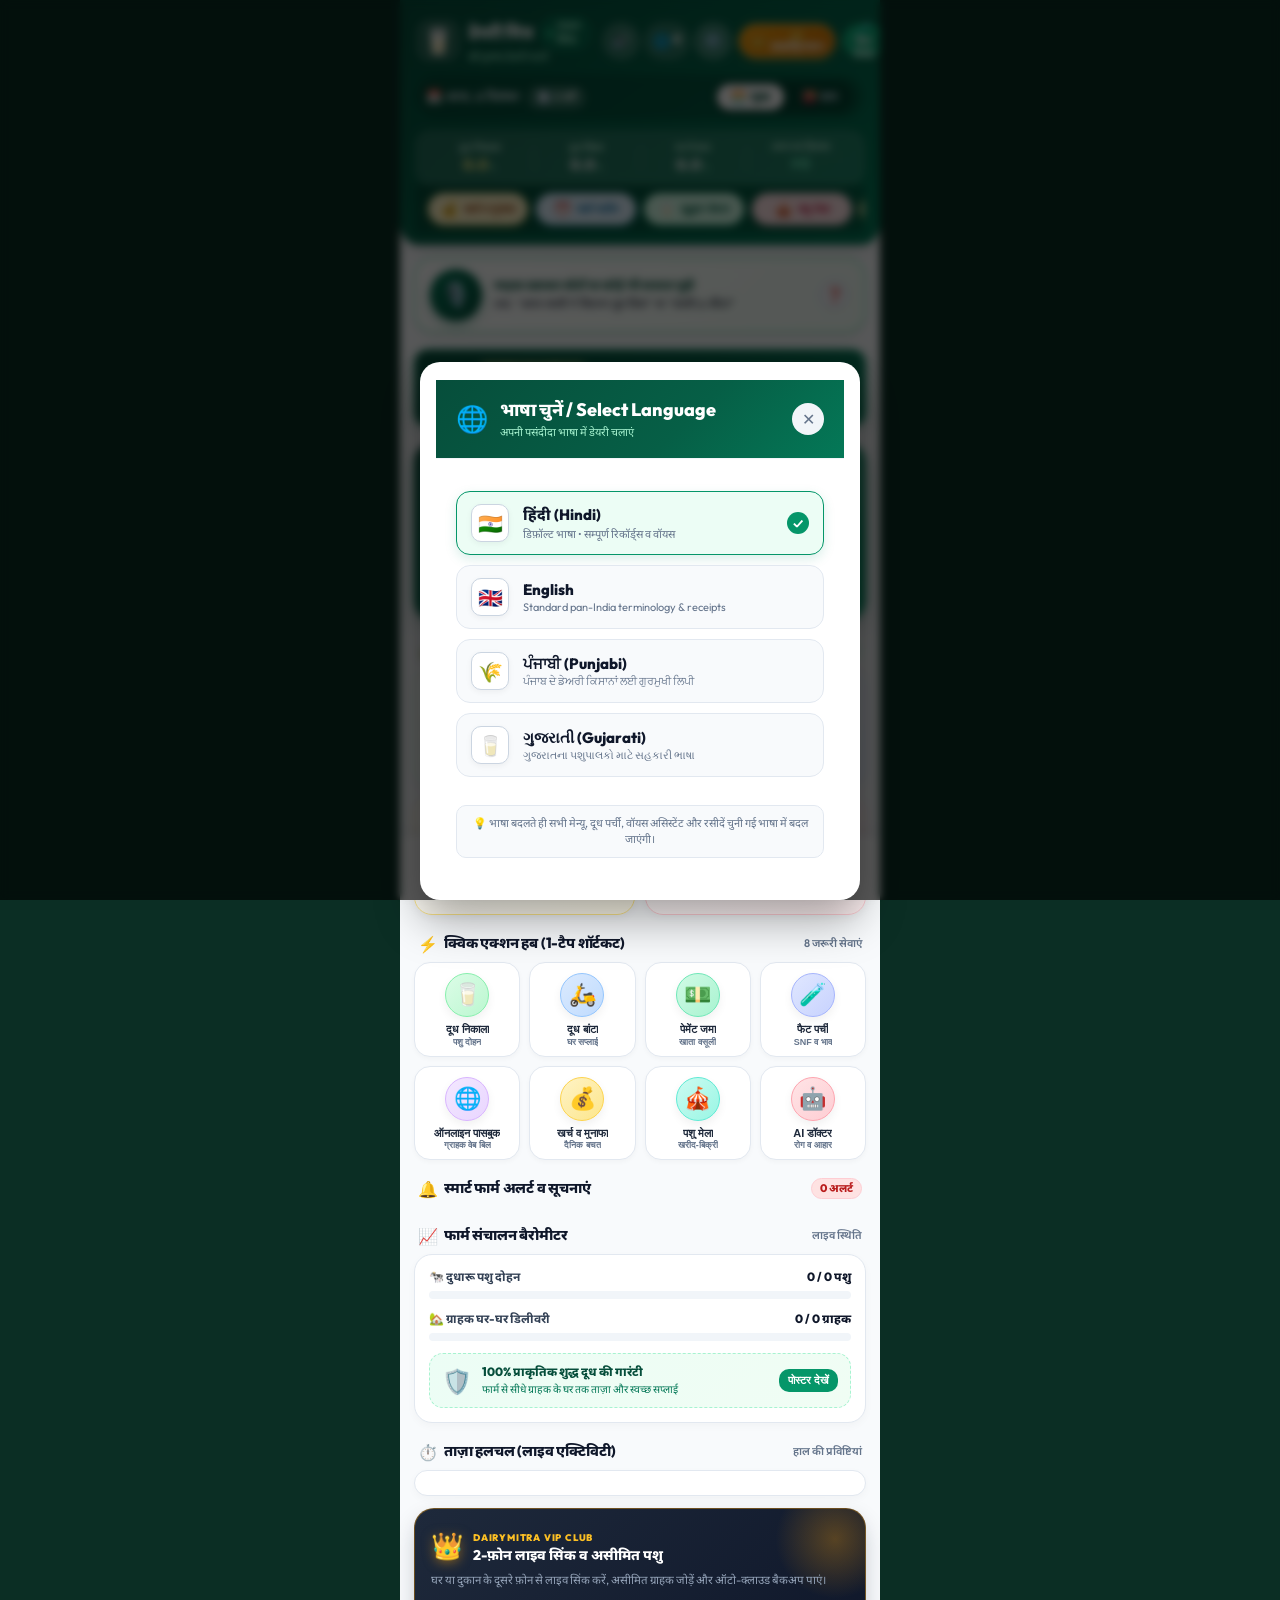
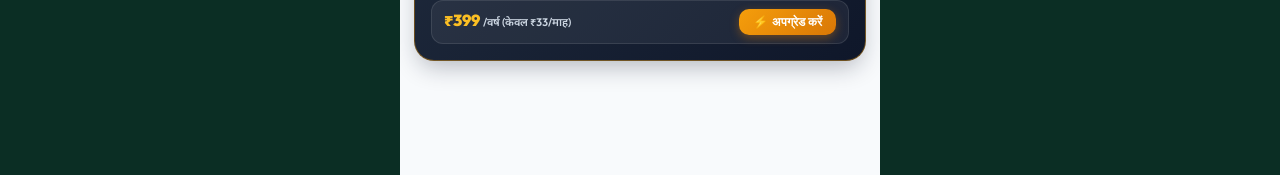
==== commit e715bc35: "V7.8 V7.8" ====
--- a/index.html
+++ b/index.html
@@ -1,6916 +1,3467 @@
-<!DOCTYPE html>-
-<html lang="hi">-
-<head>-
-  <meta charset="UTF-8">-
-  <meta name="viewport" content="width=device-width, initial-scale=1.0, maximum-scale=1.0, user-scalable=no">-
-  <title>डेयरी मित्र - दूध और पशु बहीखाता</title>-
-  -
-  <!-- PWA & Mobile Meta -->-
-  <meta name="theme-color" content="#065f46">-
-  <meta name="apple-mobile-web-app-capable" content="yes">-
-  <meta name="apple-mobile-web-app-status-bar-style" content="black-translucent">-
-  <link rel="manifest" href="manifest.json">-
-  <link rel="icon" href="data:image/svg+xml,<svg xmlns='http://www.w3.org/2000/svg' viewBox='0 0 100 100'><text y='.9em' font-size='90'>🥛</text></svg>">-
-  -
-  <!-- Google Fonts: Outfit & Noto Sans Devanagari -->-
-  <link rel="preconnect" href="https://fonts.googleapis.com">-
-  <link rel="preconnect" href="https://fonts.gstatic.com" crossorigin>-
-  <link href="https://fonts.googleapis.com/css2?family=Noto+Sans+Devanagari:wght@400;500;600;700;800&family=Outfit:wght@400;500;600;700;800&display=swap" rel="stylesheet">-
-  -
-  <link rel="stylesheet" href="styles.css?v=7.4">-
-  <script>-
-    // Force clear old cached SW assets so updates appear immediately-
-    if ('caches' in window) {-
-      caches.keys().then(keys => {-
-        keys.forEach(k => {-
-          if (k !== 'dairymitra-cache-v7.1') caches.delete(k);-
-        });-
-      });-
-    }-
-  </script>-
-</head>-
-<body>-
-  <!-- App Container (Mobile viewport friendly) -->-
-  <div class="mobile-app" id="app">-
-    -
-    <!-- Top Header -->-
-    <header class="app-header">-
-      <div class="header-main">-
-        <div class="brand">-
-          <span class="brand-logo">🥛</span>-
-          <div>-
-            <div class="brand-title-row">-
-              <h1 class="brand-name">डेयरी मित्र</h1>-
-              <div class="cloud-sync-badge" id="cloudSyncBadge" title="2-डिवाइस लाइव क्लाउड सिंक सक्रिय">-
-                <span class="cloud-sync-dot"></span>-
-                <span class="cloud-sync-text" id="cloudSyncText">लाइव सिंक</span>-
-              </div>-
-            </div>-
-            <p class="brand-tagline" id="farmNameDisplay">श्री कृष्णा डेयरी फार्म</p>-
-          </div>-
-        </div>-
-        <div class="header-actions">-
-          <button class="pro-crown-btn" id="openProModalBtn" title="डेयरी मित्र प्रो सब्सक्रिप्शन (12 महीने या 1 महीना)">-
-            <span class="crown-icon">👑</span>-
-            <span id="proBtnText">सब्सक्रिप्शन</span>-
-          </button>-
-          <button class="fat-calc-pill-btn" id="openFatCalcBtn" title="फैट व SNF कैलकुलेटर">-
-            <span>🧪 फैट टेस्ट</span>-
-          </button>-
-          <button class="icon-btn audio-toggle-btn" id="audioToggleBtn" title="आवाज़ चालू/बंद" aria-label="Audio Feedback">-
-            <span id="audioIcon">🔊</span>-
-          </button>-
-          <button class="icon-btn lang-toggle-btn" id="langSwitchBtn" title="भाषा बदलें / Change Language" aria-label="Change Language">-
-            <span class="lang-globe-icon">🌐</span>-
-            <span id="headerLangBadge">हिं</span>-
-          </button>-
-          <button class="icon-btn settings-btn" id="settingsBtn" title="सेटिंग्स" aria-label="Settings">-
-            ⚙️-
-          </button>-
-        </div>-
-      </div>-
--
-      <!-- Date & Shift Bar -->-
-      <div class="shift-bar">-
-        <div class="date-display-wrap">-
-          <div class="date-display" id="currentDateDisplay">-
-            📅 आज, 28 अक्टूबर-
-          </div>-
-          <button type="button" class="btn-reset-day" id="resetTodayBtn" title="आज के सभी काउंटर 0 करें (नया दिन शुरू)">-
-            🔄 0 करें-
-          </button>-
-        </div>-
-        <div class="shift-toggle-group">-
-          <button class="shift-pill active" id="shiftMorningBtn" data-shift="morning">-
-            🌅 सुबह-
-          </button>-
-          <button class="shift-pill" id="shiftEveningBtn" data-shift="evening">-
-            🌇 शाम-
-          </button>-
-        </div>-
-      </div>-
--
-      <!-- Quick Numbers Strip -->-
-      <div class="quick-stats-strip">-
-        <div class="stat-cell">-
-          <span class="stat-label">दूध निकला</span>-
-          <span class="stat-val highlight" id="statProduced">0.0 <small>L</small></span>-
-        </div>-
-        <div class="stat-divider"></div>-
-        <div class="stat-cell">-
-          <span class="stat-label">दूध बिका</span>-
-          <span class="stat-val" id="statDelivered">0.0 <small>L</small></span>-
-        </div>-
-        <div class="stat-divider"></div>-
-        <div class="stat-cell">-
-          <span class="stat-label">घर में बचा</span>-
-          <span class="stat-val" id="statRemaining">0.0 <small>L</small></span>-
-        </div>-
-        <div class="stat-divider"></div>-
-        <div class="stat-cell">-
-          <span class="stat-label">आज का हिसाब</span>-
-          <span class="stat-val rupee" id="statEarnings">₹0</span>-
-        </div>-
-      </div>-
--
-      <!-- Trending Quick Action Shortcuts -->-
-      <div class="trending-actions-bar">-
-        <button type="button" class="trending-action-btn btn-trend-profit" id="openExpenseProfitBtn" title="आज का खर्च व शुद्ध मुनाफा">-
-          <span class="btn-trend-icon">💰</span>-
-          <span class="btn-trend-text">खर्च व मुनाफा</span>-
-        </button>-
-        <button type="button" class="trending-action-btn btn-trend-routine" id="openFarmRoutineBtn" title="स्मार्ट फार्म रूटीन व अलार्म">-
-          <span class="btn-trend-icon">⏰</span>-
-          <span class="btn-trend-text">फार्म रूटीन</span>-
-        </button>-
-        <button type="button" class="trending-action-btn btn-trend-purity" id="openPurityCertBtn" title="100% शुद्धता स्टेटस पोस्टर">-
-          <span class="btn-trend-icon">🥛</span>-
-          <span class="btn-trend-text">शुद्धता पोस्टर</span>-
-        </button>-
-        <button type="button" class="trending-action-btn btn-trend-mela" id="openPashuMelaBtn" title="डिजिटल पशु मेला (गाय/भैंस खरीद-बिक्री कार्ड)">-
-          <span class="btn-trend-icon">🎪</span>-
-          <span class="btn-trend-text">पशु मेला</span>-
-        </button>-
-        <button type="button" class="trending-action-btn btn-trend-pro" id="openProShortcutBtn" title="डेयरी मित्र प्रो सब्सक्रिप्शन (12 महीने या 1 महीना)">-
-          <span class="btn-trend-icon">👑</span>-
-          <span class="btn-trend-text">सब्सक्रिप्शन</span>-
-        </button>-
-      </div>-
-    </header>-
--
-    <!-- Global Voice Bar (Tap to Speak) -->-
-    <section class="voice-assistant-card" id="voiceCard">-
-      <div class="voice-btn-wrap">-
-        <button class="voice-mic-btn" id="globalMicBtn" aria-label="बोलकर दर्ज करें">-
-          <span class="mic-icon">🎙️</span>-
-          <span class="mic-waves"></span>-
-        </button>-
-      </div>-
-      <div class="voice-text-wrap">-
-        <div class="voice-status" id="voiceStatus">माइक दबाकर बोलें या कोई भी सवाल पूछें</div>-
-        <div class="voice-result" id="voiceResult">उदा. "आज लाली ने कितना दूध दिया" या "लाली 6 लीटर"</div>-
-      </div>-
-      <button class="voice-help-btn" id="voiceHelpBtn" title="मदद">❓</button>-
-    </section>-
--
-    <!-- AI Voice Assistant Answer Card (बोलकर पूछे गए सवालों का उत्तर) -->-
-    <div class="ai-voice-reply-card hidden" id="aiVoiceReplyCard">-
-      <div class="ai-voice-reply-icon">🤖</div>-
-      <div class="ai-voice-reply-content">-
-        <div class="ai-voice-reply-title" id="aiVoiceReplyTitle">AI मुंशी का उत्तर</div>-
-        <div class="ai-voice-reply-text" id="aiVoiceReplyText"></div>-
-      </div>-
-      <button type="button" class="ai-voice-reply-close" id="closeAiVoiceReplyBtn" title="बंद करें">✕</button>-
-    </div>-
--
-    <!-- Audio Speech Feedback Toast -->-
-    <div class="audio-toast hidden" id="audioToast">-
-      <span class="audio-toast-icon">📢</span>-
-      <span class="audio-toast-text" id="audioToastText">लाली का 6 लीटर दर्ज हो गया!</span>-
-    </div>-
--
-    <!-- MAIN VIEWS CONTAINER -->-
-    <main class="main-content">-
--
-      <!-- Prominent Pro Subscription Banner on Homepage -->-
-      <div class="home-subscription-banner" id="homeSubscriptionBanner">-
-        <div class="sub-banner-left">-
-          <span class="sub-banner-crown">👑</span>-
-          <div class="sub-banner-texts">-
-            <div class="sub-banner-badge">डेयरी मित्र प्रो सब्सक्रिप्शन</div>-
-            <h3 class="sub-banner-heading">2-डिवाइस मल्टी-फोन लाइव सिंक व असीमित पशु</h3>-
-            <p class="sub-banner-desc">पूरे साल का प्लान केवल ₹33/माह (₹399/वर्ष) • तुरंत UPI एक्टिवेशन</p>-
-          </div>-
-        </div>-
-        <div class="sub-banner-right">-
-          <button type="button" class="btn-sub-banner-buy" id="btnBuyProHome">-
-            ⚡ ₹399 में प्रो लें-
-          </button>-
-        </div>-
-      </div>-
--
-      <!-- ================= TAB 1: MILKING SHIFT (दूध निकाला) ================= -->-
-      <!-- ================= TAB 0: COUNTRY DELIGHT EXECUTIVE HOMEPAGE (होम) ================= -->-
-      <section class="view-tab active" id="viewHome">-
-        <!-- 1. Country Delight Hero Greeting & Executive Farm Status Card -->-
-        <div class="cd-hero-card">-
-          <div class="cd-hero-top">-
-            <div class="cd-hero-greeting-box">-
-              <div class="cd-hero-chip" id="cdGreetingChip">-
-                <span class="cd-chip-dot"></span> <span id="cdLiveShiftText">सुबह की शिफ्ट सक्रिय</span>-
-              </div>-
-              <h2 class="cd-hero-greeting" id="cdHeroGreeting">🌅 सुप्रभात, शुक्ला जी!</h2>-
-              <p class="cd-hero-tagline" id="cdHeroTagline">✨ शुद्धता, ताज़गी व भरोसे का डिजिटल डेयरी प्रबंधन</p>-
-            </div>-
-            <div class="cd-hero-badges">-
-              <span class="cd-pro-badge" id="cdProBadge" title="प्रो सब्सक्रिप्शन स्थिति">👑 VIP PRO</span>-
-            </div>-
-          </div>-
--
-          <!-- Hero Quick 3-CTA Strip -->-
-          <div class="cd-hero-actions">-
-            <button type="button" class="cd-hero-btn cd-btn-milking" id="cdHeroMilkingBtn">-
-              <span class="cd-hero-btn-icon">🥛</span>-
-              <span class="cd-hero-btn-text">दूध निकालें</span>-
-            </button>-
-            <button type="button" class="cd-hero-btn cd-btn-delivery" id="cdHeroDeliveryBtn">-
-              <span class="cd-hero-btn-icon">🛵</span>-
-              <span class="cd-hero-btn-text">दूध बांटें</span>-
-            </button>-
-            <button type="button" class="cd-hero-btn cd-btn-khata" id="cdHeroKhataBtn">-
-              <span class="cd-hero-btn-icon">📒</span>-
-              <span class="cd-hero-btn-text">खाता-बिल</span>-
-            </button>-
-          </div>-
-        </div>-
--
-        <!-- 2. Country Delight 4-Metric Business Snapshot Grid -->-
-        <div class="cd-section-header">-
-          <div class="cd-section-title-wrap">-
-            <span class="cd-section-icon">📊</span>-
-            <h3 class="cd-section-title">आज का डेयरी स्नैपशॉट</h3>-
-          </div>-
-          <span class="cd-section-badge" id="cdSnapshotDate">आज</span>-
-        </div>-
--
-        <div class="cd-snapshot-grid">-
-          <!-- Card 1: Total Produced -->-
-          <div class="cd-stat-card card-emerald" id="cdCardProduced" role="button" tabindex="0" title="दूध निकाला देखें">-
-            <div class="cd-stat-header">-
-              <span class="cd-stat-icon-wrap">🥛</span>-
-              <span class="cd-stat-trend" id="cdProducedTrend">लाइव ↗</span>-
-            </div>-
-            <div class="cd-stat-number" id="cdStatProduced">0.0 <small>L</small></div>-
-            <div class="cd-stat-name">कुल दूध उत्पादन</div>-
-            <div class="cd-stat-sub" id="cdProducedBreakdown">सुबह: 0.0L • शाम: 0.0L</div>-
-          </div>-
--
-          <!-- Card 2: Milk Delivered -->-
-          <div class="cd-stat-card card-blue" id="cdCardDelivered" role="button" tabindex="0" title="दूध वितरण देखें">-
-            <div class="cd-stat-header">-
-              <span class="cd-stat-icon-wrap">🛵</span>-
-              <span class="cd-stat-progress-pill" id="cdDeliveredPct">0%</span>-
-            </div>-
-            <div class="cd-stat-number" id="cdStatDelivered">0.0 <small>L</small></div>-
-            <div class="cd-stat-name">सप्लाई / वितरण</div>-
-            <div class="cd-stat-sub" id="cdDeliveredSub">घर में बचा: 0.0 L</div>-
-          </div>-
--
-          <!-- Card 3: Today's Estimated Sales -->-
-          <div class="cd-stat-card card-amber" id="cdCardSales" role="button" tabindex="0" title="बिक्री व हिसाब">-
-            <div class="cd-stat-header">-
-              <span class="cd-stat-icon-wrap">💵</span>-
-              <span class="cd-stat-tag">आज की बिक्री</span>-
-            </div>-
-            <div class="cd-stat-number rupee" id="cdStatSales">₹0</div>-
-            <div class="cd-stat-name">अनुमानित आमदनी</div>-
-            <div class="cd-stat-sub" id="cdSalesSub">औसत भाव: ₹60/L</div>-
-          </div>-
--
-          <!-- Card 4: Total Market Dues -->-
-          <div class="cd-stat-card card-rose" id="cdCardDues" role="button" tabindex="0" title="खाता वसूली देखें">-
-            <div class="cd-stat-header">-
-              <span class="cd-stat-icon-wrap">⏳</span>-
-              <span class="cd-stat-tag tag-urgent">मार्केट बाकी</span>-
-            </div>-
-            <div class="cd-stat-number danger" id="cdStatDues">₹0</div>-
-            <div class="cd-stat-name">कुल बकाया राशि</div>-
-            <div class="cd-stat-sub" id="cdDuesSub">0 ग्राहकों पर शेष</div>-
-          </div>-
-        </div>-
--
-        <!-- 3. Country Delight 8-Grid Quick Action Hub -->-
-        <div class="cd-section-header">-
-          <div class="cd-section-title-wrap">-
-            <span class="cd-section-icon">⚡</span>-
-            <h3 class="cd-section-title">क्विक एक्शन हब (1-टैप शॉर्टकट)</h3>-
-          </div>-
-          <span class="cd-section-hint">8 जरूरी सेवाएं</span>-
-        </div>-
--
-        <div class="cd-actions-hub-grid">-
-          <!-- 1: Milking -->-
-          <button type="button" class="cd-hub-tile tile-green" id="hubMilkingBtn">-
-            <div class="cd-hub-icon-circle bg-circle-green">🥛</div>-
-            <div class="cd-hub-title">दूध निकाला</div>-
-            <div class="cd-hub-sub">पशु दोहन</div>-
-          </button>-
--
-          <!-- 2: Delivery -->-
-          <button type="button" class="cd-hub-tile tile-blue" id="hubDeliveryBtn">-
-            <div class="cd-hub-icon-circle bg-circle-blue">🛵</div>-
-            <div class="cd-hub-title">दूध बांटा</div>-
-            <div class="cd-hub-sub">घर सप्लाई</div>-
-          </button>-
--
-          <!-- 3: Payment Khata -->-
-          <button type="button" class="cd-hub-tile tile-emerald" id="hubPaymentBtn">-
-            <div class="cd-hub-icon-circle bg-circle-emerald">💵</div>-
-            <div class="cd-hub-title">पेमेंट जमा</div>-
-            <div class="cd-hub-sub">खाता वसूली</div>-
-          </button>-
--
-          <!-- 4: Fat Calculator -->-
-          <button type="button" class="cd-hub-tile tile-indigo" id="hubFatBtn">-
-            <div class="cd-hub-icon-circle bg-circle-indigo">🧪</div>-
-            <div class="cd-hub-title">फैट पर्ची</div>-
-            <div class="cd-hub-sub">SNF व भाव</div>-
-          </button>-
--
-          <!-- 5: Public Passbook Portal -->-
-          <button type="button" class="cd-hub-tile tile-purple" id="hubPassbookBtn">-
-            <div class="cd-hub-icon-circle bg-circle-purple">🌐</div>-
-            <div class="cd-hub-title">ऑनलाइन पासबुक</div>-
-            <div class="cd-hub-sub">ग्राहक वेब बिल</div>-
-          </button>-
--
-          <!-- 6: Profit & Expenses -->-
-          <button type="button" class="cd-hub-tile tile-amber" id="hubProfitBtn">-
-            <div class="cd-hub-icon-circle bg-circle-amber">💰</div>-
-            <div class="cd-hub-title">खर्च व मुनाफा</div>-
-            <div class="cd-hub-sub">दैनिक बचत</div>-
-          </button>-
--
-          <!-- 7: Pashu Mela -->-
-          <button type="button" class="cd-hub-tile tile-teal" id="hubMelaBtn">-
-            <div class="cd-hub-icon-circle bg-circle-teal">🎪</div>-
-            <div class="cd-hub-title">पशु मेला</div>-
-            <div class="cd-hub-sub">खरीद-बिक्री</div>-
-          </button>-
--
-          <!-- 8: AI Doctor / Advisory -->-
-          <button type="button" class="cd-hub-tile tile-rose" id="hubDoctorBtn">-
-            <div class="cd-hub-icon-circle bg-circle-rose">🤖</div>-
-            <div class="cd-hub-title">AI डॉक्टर</div>-
-            <div class="cd-hub-sub">रोग व आहार</div>-
-          </button>-
-        </div>-
--
-        <!-- 4. Smart Priority Farm Alerts -->-
-        <div class="cd-section-header">-
-          <div class="cd-section-title-wrap">-
-            <span class="cd-section-icon">🔔</span>-
-            <h3 class="cd-section-title">स्मार्ट फार्म अलर्ट व सूचनाएं</h3>-
-          </div>-
-          <span class="cd-alert-counter" id="cdAlertCounter">0 अलर्ट</span>-
-        </div>-
--
-        <div class="cd-alerts-stack" id="cdAlertsStack">-
-          <!-- Populated dynamically via renderHomeDashboard() -->-
-        </div>-
--
-        <!-- 5. Herd & Delivery Live Barometer -->-
-        <div class="cd-section-header">-
-          <div class="cd-section-title-wrap">-
-            <span class="cd-section-icon">📈</span>-
-            <h3 class="cd-section-title">फार्म संचालन बैरोमीटर</h3>-
-          </div>-
-          <span class="cd-section-hint">लाइव स्थिति</span>-
-        </div>-
--
-        <div class="cd-barometer-card">-
-          <!-- Item 1: Cattle Milking Progress -->-
-          <div class="cd-barometer-item">-
-            <div class="cd-barometer-info">-
-              <span class="cd-barometer-label">🐄 दुधारू पशु दोहन</span>-
-              <span class="cd-barometer-value" id="cdBarometerCattle">0 / 0 पशु</span>-
-            </div>-
-            <div class="cd-progress-bar-bg">-
-              <div class="cd-progress-bar-fill fill-emerald" id="cdBarometerCattleFill" style="width: 0%"></div>-
-            </div>-
-          </div>-
--
-          <!-- Item 2: Customer Supply Progress -->-
-          <div class="cd-barometer-item">-
-            <div class="cd-barometer-info">-
-              <span class="cd-barometer-label">🏡 ग्राहक घर-घर डिलीवरी</span>-
-              <span class="cd-barometer-value" id="cdBarometerDelivery">0 / 0 ग्राहक</span>-
-            </div>-
-            <div class="cd-progress-bar-bg">-
-              <div class="cd-progress-bar-fill fill-blue" id="cdBarometerDeliveryFill" style="width: 0%"></div>-
-            </div>-
-          </div>-
--
-          <!-- Quality & Purity Assurance Banner (Country Delight Hallmark) -->-
-          <div class="cd-purity-hallmark">-
-            <span class="cd-hallmark-seal">🛡️</span>-
-            <div class="cd-hallmark-text">-
-              <strong>100% प्राकृतिक शुद्ध दूध की गारंटी</strong>-
-              <p>फार्म से सीधे ग्राहक के घर तक ताज़ा और स्वच्छ सप्लाई</p>-
-            </div>-
-            <button type="button" class="btn-hallmark-cert" id="cdOpenPurityPosterBtn">पोस्टर देखें</button>-
-          </div>-
-        </div>-
--
-        <!-- 6. Recent Live Farm Activity Stream -->-
-        <div class="cd-section-header">-
-          <div class="cd-section-title-wrap">-
-            <span class="cd-section-icon">⏱️</span>-
-            <h3 class="cd-section-title">ताज़ा हलचल (लाइव एक्टिविटी)</h3>-
-          </div>-
-          <span class="cd-section-hint" id="cdActivityCount">हाल की प्रविष्टियां</span>-
-        </div>-
--
-        <div class="cd-activity-card">-
-          <div class="cd-activity-list" id="cdActivityList">-
-            <!-- Populated dynamically via renderHomeDashboard() -->-
-          </div>-
-        </div>-
--
-        <!-- 7. Country Delight VIP Pro Club Card -->-
-        <div class="cd-vip-club-card" id="cdVipCard">-
-          <div class="cd-vip-glow"></div>-
-          <div class="cd-vip-content">-
-            <div class="cd-vip-top">-
-              <span class="cd-vip-crown">👑</span>-
-              <div>-
-                <span class="cd-vip-badge">DAIRYMITRA VIP CLUB</span>-
-                <h4 class="cd-vip-title">2-फ़ोन लाइव सिंक व असीमित पशु</h4>-
-              </div>-
-            </div>-
-            <p class="cd-vip-desc">घर या दुकान के दूसरे फ़ोन से लाइव सिंक करें, असीमित ग्राहक जोड़ें और ऑटो-क्लाउड बैकअप पाएं।</p>-
-            <div class="cd-vip-footer">-
-              <div class="cd-vip-price">₹399 <span>/वर्ष (केवल ₹33/माह)</span></div>-
-              <button type="button" class="cd-vip-btn" id="cdVipUpgradeBtn">⚡ अपग्रेड करें</button>-
-            </div>-
-          </div>-
-        </div>-
-      </section>-
--
-      <!-- ================= TAB 1: MILKING / PURCHASE SHIFT (दूध निकाला / खरीद) ================= -->-
-      <section class="view-tab" id="viewMilking">-
-        <div class="view-header">-
-          <div>-
-            <h2 class="view-title" id="tabMilkingTitle">🥛 पशुओं का दूध</h2>-
-            <p class="view-subtitle" id="milkingShiftLabel">सुबह की शिफ्ट की एंट्री करें</p>-
-          </div>-
-          <div class="view-header-btns">-
-            <button class="action-btn-small btn-animal-cal-header" id="openAnimalCalFromMilkingBtn" title="पशुओं का 30-दिन दूध कैलेंडर व AI औसत देखें">-
-              📅 दूध कैलेंडर-
-            </button>-
-            <button class="action-btn-small btn-fat-header" id="openFatCalcFromMilkingBtn" title="फैट व SNF कैलकुलेटर">-
-              🧪 फैट पर्ची-
-            </button>-
-            <button class="action-btn-small" id="openAddAnimalModalBtn">-
-              ➕ नया पशु-
-            </button>-
-            <button class="action-btn-small hidden" id="openAddSupplierModalBtn" title="नया दूध सप्लायर / किसान जोड़ें">-
-              ➕ नया सप्लायर-
-            </button>-
-          </div>-
-        </div>-
--
-        <!-- Hybrid Mode Inward Switcher (अपने पशु vs दूध खरीद) -->-
-        <div class="inward-mode-toggle hidden" id="inwardModeToggle">-
-          <button type="button" class="inward-toggle-pill active" id="toggleOwnCattleBtn">🥛 अपने पशु (दोहन)</button>-
-          <button type="button" class="inward-toggle-pill" id="togglePurchaseBtn">📥 किसानों से खरीद (संकलन)</button>-
-        </div>-
--
-        <!-- Animal Milking Cards Grid -->-
-        <div class="cards-list" id="milkingCardsList">-
-          <!-- Rendered dynamically via JavaScript -->-
-        </div>-
--
-        <!-- Milk Purchase from Suppliers Cards Grid -->-
-        <div class="cards-list hidden" id="purchaseCardsList">-
-          <!-- Rendered dynamically via JavaScript -->-
-        </div>-
-      </section>-
--
-      <!-- ================= TAB 2: MILK DELIVERY (दूध बांटा) ================= -->-
-      <section class="view-tab" id="viewDelivery">-
-        <div class="view-header">-
-          <div>-
-            <h2 class="view-title">🛵 दूध वितरण (घर-घर)</h2>-
-            <p class="view-subtitle" id="deliveryShiftLabel">आज के ग्राहकों की सप्लाई लिस्ट</p>-
-          </div>-
-          <button class="action-btn-small" id="openAddCustomerModalBtn">-
-            ➕ नया ग्राहक-
-          </button>-
-        </div>-
--
-        <!-- Delivery Progress Card -->-
-        <div class="delivery-progress-card">-
-          <div class="progress-info">-
-            <span id="deliveryCountLabel">कुल 0 में से 0 को दिया गया</span>-
-            <span class="progress-pct" id="deliveryPctLabel">0%</span>-
-          </div>-
-          <div class="progress-bar-bg">-
-            <div class="progress-bar-fill" id="deliveryProgressBar" style="width: 0%"></div>-
-          </div>-
-          <div class="bulk-actions">-
-            <button class="chip-btn" id="markAllDeliveredBtn">⚡ सबको दिया (All OK)</button>-
-          </div>-
-        </div>-
--
-        <!-- Customers Delivery List -->-
-        <div class="cards-list" id="deliveryCardsList">-
-          <!-- Rendered dynamically via JavaScript -->-
-        </div>-
-      </section>-
--
-      <!-- ================= TAB 3: KHATA & BILLING (ग्राहक खाता) ================= -->-
-      <section class="view-tab" id="viewKhata">-
-        <div class="view-header">-
-          <div>-
-            <h2 class="view-title">📒 ग्राहक खाता व बिलिंग</h2>-
-            <p class="view-subtitle">30-दिन कैलेंडर, हाज़िरी व Excel रिपोर्ट</p>-
-          </div>-
-          <div class="view-header-btns">-
-            <button class="action-btn-small btn-excel-top" id="exportAllMonthlyExcelBtn" title="पूरे माह की Excel (.xls) शीट डाउनलोड करें">-
-              📊 पूरे माह का Excel (.xls)-
-            </button>-
-          </div>-
-        </div>-
--
-        <!-- Month Navigation & Excel Download Bar -->-
-        <div class="khata-quick-bar">-
-          <div class="khata-month-selector">-
-            <button class="month-nav-btn" id="khataPrevMonthBtn" title="पिछला महीना">◀</button>-
-            <span class="khata-current-month" id="khataCurrentMonthLabel">अक्टूबर 2026</span>-
-            <button class="month-nav-btn" id="khataNextMonthBtn" title="अगला महीना">▶</button>-
-          </div>-
-          <button class="btn-khata-excel" id="exportAllMonthlyExcelBtn2" title="पूरे महीने का दूध व बिल एक्सेल (.xls) में डाउनलोड करें">-
-            📊 Excel (.xls) डाउनलोड-
-          </button>-
-        </div>-
--
-        <!-- Khata Mode Switcher (Visible in Vendor and Hybrid modes) -->-
-        <div class="khata-mode-toggle-bar hidden" id="khataModeToggleBar">-
-          <button type="button" class="khata-toggle-tab active" id="tabCustKhataBtn">-
-            👥 ग्राहक खाता (पैसे लेने हैं)-
-          </button>-
-          <button type="button" class="khata-toggle-tab" id="tabSupplierKhataBtn">-
-            🤝 किसान/सप्लायर खाता (पैसे देने हैं)-
-          </button>-
-        </div>-
--
-        <!-- Outstanding Dues Banner -->-
-        <div class="dues-banner">-
-          <div class="dues-icon">💰</div>-
-          <div class="dues-details">-
-            <span class="dues-title" id="khataDuesBannerTitle">मार्केट में कुल बकाया राशि</span>-
-            <span class="dues-amount" id="totalPendingDues">₹0</span>-
-          </div>-
-          <button class="dues-btn" id="filterPendingOnlyBtn">सिर्फ बकाया देखें</button>-
-        </div>-
--
-        <!-- Customer Ledger Cards List -->-
-        <div class="cards-list" id="customerKhataList">-
-          <!-- Rendered dynamically via JavaScript -->-
-        </div>-
--
-        <!-- Supplier / Farmer Ledger Cards List (Payable) -->-
-        <div class="cards-list hidden" id="supplierKhataList">-
-          <!-- Rendered dynamically via JavaScript -->-
-        </div>-
-      </section>-
--
-            <!-- ================= TAB 4B: DEDICATED SUPPLIER REGISTER & LEDGER (सप्लायर खाता) ================= -->-
-      <section class="view-tab" id="viewSupplier">-
-        <div class="view-header">-
-          <div>-
-            <h2 class="view-title">🤝 किसान / सप्लायर खाता</h2>-
-            <p class="view-subtitle">दूध खरीद संकलन, 30-दिन कैलेंडर, पासबुक व भुगतान</p>-
-          </div>-
-          <div class="view-header-btns">-
-            <button class="action-btn-small" id="openAddSupplierFromTabBtn" title="नया दूध सप्लायर / किसान जोड़ें">-
-              ➕ नया सप्लायर-
-            </button>-
-          </div>-
-        </div>-
--
-        <!-- Month Navigation Bar -->-
-        <div class="khata-quick-bar">-
-          <div class="khata-month-selector">-
-            <button class="month-nav-btn" id="suppKhataPrevMonthBtn" title="पिछला महीना">◀</button>-
-            <span class="khata-current-month" id="suppKhataCurrentMonthLabel">अक्टूबर 2026</span>-
-            <button class="month-nav-btn" id="suppKhataNextMonthBtn" title="अगला महीना">▶</button>-
-          </div>-
-          <button class="btn-khata-excel" id="exportSupplierExcelBtn" title="सप्लायर खरीद एक्सेल (.xls) डाउनलोड करें">-
-            📊 Excel (.xls) डाउनलोड-
-          </button>-
-        </div>-
--
-        <!-- Outstanding Payable Dues Banner -->-
-        <div class="dues-banner supplier-dues-banner" style="background: linear-gradient(135deg, #fff5f5 0%, #fee2e2 100%); border: 1.5px solid #fecaca; border-left: 5px solid #dc2626; box-shadow: 0 4px 14px rgba(220, 38, 38, 0.08);">-
-          <div class="dues-icon">🤝</div>-
-          <div class="dues-details">-
-            <span class="dues-title" style="color: #7f1d1d; font-size: 13px; font-weight: 700;">किसानों को कुल देय बकाया (Payable)</span>-
-            <span class="dues-amount danger" id="supplierTotalPayableDues" style="color: #991b1b !important; font-size: 26px !important; font-weight: 900 !important; letter-spacing: -0.5px; display: block; line-height: 1.2;">₹0</span>-
-          </div>-
-          <button class="dues-btn" style="background: #dc2626; color: #ffffff !important; border: none; font-weight: 800; padding: 8px 14px; border-radius: 9999px; box-shadow: 0 2px 6px rgba(220, 38, 38, 0.25); cursor: pointer;" id="filterSupplierPendingBtn">सिर्फ बाकी देखें</button>-
-        </div>-
--
-        <!-- Supplier Dedicated Ledger Cards List -->-
-        <div class="cards-list" id="supplierDedicatedList">-
-          <!-- Rendered dynamically via JavaScript -->-
-        </div>-
-      </section>-
--
-      <!-- ================= TAB 4: CATTLE REGISTER (पशु व गर्भाधान डायरी) ================= -->-
-      <section class="view-tab" id="viewCattle">-
-        <div class="view-header">-
-          <div>-
-            <h2 class="view-title">🐄 फार्म के पशु व गर्भाधान</h2>-
-            <p class="view-subtitle">गाय-भैंसों का रिकॉर्ड और डिलीवरी ट्रैकर</p>-
-          </div>-
-          <div class="view-header-btns">-
-            <button class="action-btn-small btn-animal-cal-header" id="openAnimalCalFromCattleBtn" title="पशु दूध कैलेंडर व AI औसत देखें">-
-              📅 दूध कैलेंडर-
-            </button>-
-            <button class="action-btn-small btn-ai-primary" id="openAddBreedingModalBtn" title="नया सीमन या गर्भाधान दर्ज करें">-
-              🤰 सीमन / AI-
-            </button>-
-            <button class="action-btn-small btn-pashu-mela-header" id="openPashuMelaHeaderBtn" title="डिजिटल पशु मेला - बिकाऊ गाय व भैंस विज्ञापन">-
-              🎪 पशु मेला-
-            </button>-
-            <button class="action-btn-small" id="addCattleFromTabBtn" title="नया पशु जोड़ें">-
-              ➕ नया पशु-
-            </button>-
-          </div>-
-        </div>-
--
-        <!-- Breeding Urgent Alerts Banner (हीट चेक, पीडी चेक, ड्राई-ऑफ, डिलीवरी अलर्ट) -->-
-        <div class="breeding-alerts-container hidden" id="breedingAlertsContainer">-
-          <div class="breeding-alerts-header">-
-            <span class="breeding-alert-badge">🔔 जरूरी गर्भाधान अलर्ट्स</span>-
-            <span class="breeding-alert-count" id="breedingAlertCount">0</span>-
-          </div>-
-          <div class="breeding-alerts-list" id="breedingAlertsList">-
-            <!-- Rendered dynamically via JavaScript -->-
-          </div>-
-        </div>-
--
-        <!-- Cattle Filter Tabs -->-
-        <div class="pill-filter-bar">-
-          <button class="filter-pill active" data-filter="all">सभी (<span id="countAllCattle">0</span>)</button>-
-          <button class="filter-pill" data-filter="milking">दूध दे रही (<span id="countMilkingCattle">0</span>)</button>-
-          <button class="filter-pill" data-filter="pregnant">🤰 गाभिन व AI (<span id="countPregnantCattle">0</span>)</button>-
-          <button class="filter-pill" data-filter="dry">सूखी (<span id="countDryCattle">0</span>)</button>-
-        </div>-
--
-        <!-- Cattle Cards List -->-
-        <div class="cards-list" id="cattleRegisterList">-
-          <!-- Rendered dynamically via JavaScript -->-
-        </div>-
-      </section>-
--
-      <!-- ================= TAB 5: AI PASHU MITRA (पशु मित्र) ================= -->-
-      <section class="view-tab" id="viewDoctor">-
-        <div class="view-header">-
-          <div>-
-            <h2 class="view-title">🤖 पशु मित्र AI सलाहकार</h2>-
-            <p class="view-subtitle">रोग, खुराक और दूध बढ़ाने की मुफ्त सलाह</p>-
-          </div>-
-        </div>-
--
-        <!-- Question Input Card -->-
-        <div class="ai-query-box">-
-          <label for="aiQuestionInput" class="ai-input-label">अपनी भाषा में कोई भी सवाल पूछें या बोलें:</label>-
-          <div class="ai-input-row">-
-            <textarea id="aiQuestionInput" placeholder="जैसे: 'गाय का दूध कैसे बढ़ाएं?' या 'भैंस के खुर में घाव है क्या करें?'" rows="2"></textarea>-
-            <button class="ai-mic-btn" id="aiMicBtn" title="बोलकर पूछें">🎙️</button>-
-          </div>-
-          <button class="primary-btn ai-ask-btn" id="aiAskBtn">-
-            ✨ सलाह पाएं (Ask AI)-
-          </button>-
-        </div>-
--
-        <!-- AI Response Box -->-
-        <div class="ai-answer-card hidden" id="aiAnswerCard">-
-          <div class="ai-answer-header">-
-            <span class="ai-badge">💡 पशु मित्र की सलाह</span>-
-            <button class="speak-answer-btn" id="speakAnswerBtn" title="सुनें">🔊 बोलकर सुनाओ</button>-
-          </div>-
-          <div class="ai-answer-body" id="aiAnswerBody">-
-            <!-- Dynamic answer -->-
-          </div>-
-        </div>-
--
-        <!-- Quick Help Topics Chips -->-
-        <div class="quick-topics-section">-
-          <h3 class="section-heading">अक्सर पूछे जाने वाले सवाल (1-टैप में जानें):</h3>-
-          <div class="quick-topic-chips">-
-            <button class="topic-chip" data-query="आज का दिन पशुओं के लिए कैसा है और मौसम के अनुसार क्या सावधानी रखें?">🌤️ आज का दिन व पशु देखभाल</button>-
-            <button class="topic-chip" data-query="कौन सी पशु गाभिन है और किसकी डिलीवरी होने वाली है?">🤰 गाभिन व प्रसव स्थिति</button>-
-            <button class="topic-chip" data-query="दूध का फैट और मात्रा कैसे बढ़ाएं?">🥛 दूध और फैट बढ़ाने के उपाय</button>-
-            <button class="topic-chip" data-query="थनैल (Mastitis) रोग के लक्षण और घरेलू उपचार">🩺 थनैल (Mastitis) से बचाव</button>-
-            <button class="topic-chip" data-query="पेट फूलना (अफारा) और दस्त का तुरंत घरेलू इलाज क्या है?">💨 अफारा व पेट फूलने का इलाज</button>-
-            <button class="topic-chip" data-query="गाभिन गाय को क्या खुराक देनी चाहिए?">🤰 गाभिन पशु का संतुलित आहार</button>-
-            <button class="topic-chip" data-query="सीमन लगाने का सही समय (AM-PM नियम) क्या है?">🧬 सीमन लगवाने का सही समय</button>-
-            <button class="topic-chip" data-query="पशु को पेट के कीड़े (Deworming) की दवा कब और कैसे दें?">🪱 पेट के कीड़े (Deworming)</button>-
-            <button class="topic-chip" data-query="हरा चारा और दाने का सही अनुपात क्या होना चाहिए?">🌾 दाना और चारे का सही हिसाब</button>-
-            <button class="topic-chip" data-query="खुरपका-मुंहपका (FMD) का टीका कब लगाना चाहिए?">💉 टीकाकरण का सही समय</button>-
-          </div>-
-        </div>-
-      </section>-
--
-    </main>-
--
-    <!-- Bottom Navigation Bar -->-
-    <nav class="bottom-nav">-
-      <button class="nav-item active" data-tab="viewHome">-
-        <span class="nav-icon">🏠</span>-
-        <span class="nav-label">होम</span>-
-      </button>-
-      <button class="nav-item" data-tab="viewMilking">-
-        <span class="nav-icon" id="bottomNavMilkingIcon">🥛</span>-
-        <span class="nav-label" id="bottomNavMilkingLabel">दूध निकाला</span>-
-      </button>-
-      <button class="nav-item" data-tab="viewDelivery">-
-        <span class="nav-icon">🛵</span>-
-        <span class="nav-label">दूध बांटा</span>-
-      </button>-
-      <button class="nav-item" data-tab="viewKhata" id="bottomNavKhataBtn">-
-        <span class="nav-icon" id="bottomNavKhataIcon">📒</span>-
-        <span class="nav-label" id="bottomNavKhataLabel">खाता-बिल</span>-
-      </button>-
-      <button class="nav-item" data-tab="viewCattle" id="bottomNavTab5Btn">-
-        <span class="nav-icon" id="bottomNavCattleIcon">🐄</span>-
-        <span class="nav-label" id="bottomNavCattleLabel">पशु</span>-
-      </button>-
-      <button class="nav-item" data-tab="viewDoctor">-
-        <span class="nav-icon">🤖</span>-
-        <span class="nav-label">सलाहकार</span>-
-      </button>-
-    </nav>-
--
-  </div> <!-- End Mobile App -->-
--
-  -
-  -
-  <!-- ================= SUPPLIER 30-DAY ATTENDANCE & PURCHASE CALENDAR MODAL ================= -->-
-  <div class="modal-backdrop hidden" id="supplierCalendarModal" style="z-index: 135;">-
-    <div class="modal-card modal-cal-card" style="max-height: 90vh; display: flex; flex-direction: column;">-
-      <div class="modal-header modal-cal-header-bg">-
-        <div class="cal-header-info" style="display: flex; align-items: center; gap: 10px;">-
-          <span style="font-size: 28px; background: rgba(255,255,255,0.2); border-radius: 50%; padding: 4px 8px;">🤝</span>-
-          <div>-
-            <h3 class="cal-modal-title" id="suppCalSupplierName" style="color: #ffffff; margin: 0; font-size: 16px;">रामकिशन (किसान)</h3>-
-            <p class="cal-modal-sub" id="suppCalSubTitle" style="color: #a7f3d0; margin: 2px 0 0; font-size: 11px;">दूध खरीद हाज़िरी व 30-दिन पर्ची</p>-
-          </div>-
-        </div>-
-        <button class="modal-close-btn" id="closeSupplierCalendarModalBtn">✕</button>-
-      </div>-
--
-      <!-- Month Selector Bar in Modal -->-
-      <div class="cal-month-nav-bar" style="display: flex; justify-content: space-between; align-items: center; padding: 10px 14px; background: #f8fafc; border-bottom: 1px solid #e2e8f0;">-
-        <button type="button" class="month-nav-btn" id="suppCalPrevMonthBtn">◀</button>-
-        <span class="cal-month-heading" id="suppCalMonthLabel" style="font-weight: 800; font-size: 14px; color: #0f172a;">अक्टूबर 2026</span>-
-        <button type="button" class="month-nav-btn" id="suppCalNextMonthBtn">▶</button>-
-      </div>-
--
-      <!-- Monthly Summary KPI Strip -->-
-      <div class="cal-kpi-strip" style="display: grid; grid-template-columns: repeat(4, 1fr); padding: 10px; background: #ffffff; border-bottom: 1px solid #e2e8f0; text-align: center; gap: 4px;">-
-        <div class="cal-kpi-cell">-
-          <span style="font-size: 10px; color: #64748b; font-weight: 700; display: block;">कुल दूध</span>-
-          <span style="font-size: 13px; font-weight: 900; color: #047857;" id="suppCalTotalLitres">0.0 L</span>-
-        </div>-
-        <div class="cal-kpi-cell">-
-          <span style="font-size: 10px; color: #64748b; font-weight: 700; display: block;">खरीद भाव</span>-
-          <span style="font-size: 13px; font-weight: 900; color: #0f172a;" id="suppCalRate">₹48/L</span>-
-        </div>-
-        <div class="cal-kpi-cell">-
-          <span style="font-size: 10px; color: #64748b; font-weight: 700; display: block;">कुल बिल</span>-
-          <span style="font-size: 13px; font-weight: 900; color: #059669;" id="suppCalTotalBill">₹0</span>-
-        </div>-
-        <div class="cal-kpi-cell">-
-          <span style="font-size: 10px; color: #64748b; font-weight: 700; display: block;">बकाया देय</span>-
-          <span style="font-size: 13px; font-weight: 900; color: #dc2626;" id="suppCalPendingDues">₹0</span>-
-        </div>-
-      </div>-
--
-      <!-- 30-Day Daily Grid / Table -->-
-      <div class="cal-modal-body" style="flex: 1; overflow-y: auto; padding: 10px 14px;">-
-        <div class="cal-table-wrap">-
-          <table class="cal-attendance-table" id="suppCalTable" style="width: 100%; border-collapse: collapse; font-size: 12px;">-
-            <thead>-
-              <tr style="background: #f1f5f9; text-align: center;">-
-                <th style="padding: 6px 4px;">तारीख</th>-
-                <th style="padding: 6px 4px;">सुबह</th>-
-                <th style="padding: 6px 4px;">शाम</th>-
-                <th style="padding: 6px 4px;">कुल दूध</th>-
-                <th style="padding: 6px 4px;">भाव</th>-
-                <th style="padding: 6px 4px;">रुपये</th>-
-              </tr>-
-            </thead>-
-            <tbody id="suppCalTableBody">-
-              <!-- Dynamically populated -->-
-            </tbody>-
-          </table>-
-        </div>-
-      </div>-
--
-      <!-- Footer Actions -->-
-      <div class="cal-footer-actions" style="display: flex; gap: 8px; padding: 12px 14px; background: #f8fafc; border-top: 1px solid #e2e8f0;">-
-        <button type="button" class="btn-cal-share-wa" id="suppCalShareWaBtn" style="flex: 1; background: #25d366; color: #fff; border: none; border-radius: 10px; padding: 8px; font-size: 12px; font-weight: 800; cursor: pointer;">-
-          💬 WhatsApp खरीद पर्ची भेजें-
-        </button>-
-        <button type="button" class="btn-cal-passbook" id="suppCalOpenPassbookBtn" style="background: #064e3b; color: #fff; border: none; border-radius: 10px; padding: 8px 12px; font-size: 12px; font-weight: 800; cursor: pointer;">-
-          🌐 पासबुक-
-        </button>-
-      </div>-
-    </div>-
-  </div>-
--
-  <!-- ================= ONLINE PASSBOOK HUB SELECTOR MODAL ================= -->-
-  <div class="modal-backdrop hidden" id="passbookHubModal" style="z-index: 135;">-
-    <div class="modal-card" style="max-height: 85vh; display: flex; flex-direction: column;">-
-      <div class="modal-header">-
-        <div style="display: flex; align-items: center; gap: 8px;">-
-          <span style="font-size: 24px;">🌐</span>-
-          <div>-
-            <h3 class="modal-title" style="margin: 0; font-size: 16px;">डिजिटल ऑनलाइन पासबुक हब</h3>-
-            <p style="font-size: 11px; color: #64748b; margin: 1px 0 0;">1-क्लिक में ग्राहक या किसान की लाइव पासबुक खोलें व शेयर करें</p>-
-          </div>-
-        </div>-
-        <button class="modal-close-btn" id="closePassbookHubModalBtn">✕</button>-
-      </div>-
--
-      <!-- Tab Switcher (Customer vs Supplier) -->-
-      <div class="khata-mode-toggle-bar" id="passbookHubToggleBar" style="margin: 10px 14px 4px;">-
-        <button type="button" class="khata-toggle-tab active" id="pbHubCustTabBtn">-
-          👥 ग्राहक पासबुक (Customer)-
-        </button>-
-        <button type="button" class="khata-toggle-tab" id="pbHubSuppTabBtn">-
-          🤝 किसान/सप्लायर पासबुक-
-        </button>-
-      </div>-
--
-      <div class="modal-body" style="flex: 1; overflow-y: auto; padding: 10px 14px;">-
-        <!-- Customer Passbook List -->-
-        <div id="pbHubCustList" style="display: flex; flex-direction: column; gap: 8px;">-
-          <!-- Dynamically populated -->-
-        </div>-
--
-        <!-- Supplier Passbook List -->-
-        <div id="pbHubSuppList" class="hidden" style="display: flex; flex-direction: column; gap: 8px;">-
-          <!-- Dynamically populated -->-
-        </div>-
-      </div>-
-    </div>-
-  </div>-
--
-  <!-- ================= ADD / EDIT MILK SUPPLIER MODAL ================= -->-
-  <div class="modal-backdrop hidden" id="addSupplierModal" style="z-index: 135;">-
-    <div class="modal-card">-
-      <div class="modal-header">-
-        <h3 class="modal-title" id="supplierModalTitle">➕ नया दूध सप्लायर / किसान जोड़ें</h3>-
-        <button class="modal-close-btn" id="closeSupplierModalBtn">✕</button>-
-      </div>-
-      <form class="modal-body" id="addSupplierForm">-
-        <input type="hidden" id="editSupplierId" value="">-
-        <div class="form-group">-
-          <label for="suppName" class="form-label">सप्लायर / किसान का नाम *</label>-
-          <input type="text" id="suppName" class="form-control" placeholder="उदा. रामकिशन किसान" required>-
-        </div>-
-        <div class="form-row">-
-          <div class="form-group flex-1">-
-            <label for="suppPhone" class="form-label">मोबाइल नंबर</label>-
-            <input type="tel" id="suppPhone" class="form-control" placeholder="उदा. 9812345678">-
-          </div>-
-          <div class="form-group flex-1">-
-            <label for="suppVillage" class="form-label">गाँव / पता</label>-
-            <input type="text" id="suppVillage" class="form-control" placeholder="उदा. रामपुर">-
-          </div>-
-        </div>-
-        <div class="form-row">-
-          <div class="form-group flex-1">-
-            <label for="suppRate" class="form-label">खरीद भाव (₹/लीटर) *</label>-
-            <input type="number" id="suppRate" class="form-control" placeholder="48" step="0.5" required>-
-          </div>-
-          <div class="form-group flex-1">-
-            <label for="suppRateType" class="form-label">भाव प्रकार</label>-
-            <select id="suppRateType" class="form-control">-
-              <option value="fixed">फिक्स भाव (₹/L)</option>-
-              <option value="fat">फैट आधारित चार्ट</option>-
-            </select>-
-          </div>-
-        </div>-
-        <div class="form-row">-
-          <div class="form-group flex-1">-
-            <label for="suppQuotaMorning" class="form-label">सुबह अनुमानित दूध (L)</label>-
-            <input type="number" id="suppQuotaMorning" class="form-control" placeholder="20" step="0.5">-
-          </div>-
-          <div class="form-group flex-1">-
-            <label for="suppQuotaEvening" class="form-label">शाम अनुमानित दूध (L)</label>-
-            <input type="number" id="suppQuotaEvening" class="form-control" placeholder="15" step="0.5">-
-          </div>-
-        </div>-
-        <div class="modal-actions-row">-
-          <button type="button" class="btn-secondary" id="cancelSupplierBtn">रद्द करें</button>-
-          <button type="submit" class="btn-primary" id="saveSupplierBtn">💾 सप्लायर सुरक्षित करें</button>-
-        </div>-
-      </form>-
-    </div>-
-  </div>-
--
-  <!-- ================= SUPPLIER PAYMENT MODAL ================= -->-
-  <div class="modal-backdrop hidden" id="supplierPaymentModal" style="z-index: 135;">-
-    <div class="modal-card">-
-      <div class="modal-header">-
-        <h3 class="modal-title">💵 किसान / सप्लायर को भुगतान</h3>-
-        <button class="modal-close-btn" id="closeSupplierPaymentModalBtn">✕</button>-
-      </div>-
-      <form class="modal-body" id="supplierPaymentForm">-
-        <input type="hidden" id="paySupplierId" value="">-
-        <div class="form-group">-
-          <label class="form-label">सप्लायर / किसान</label>-
-          <div id="paySupplierName" style="font-size: 15px; font-weight: 800; color: #064e3b; padding: 6px 0;"></div>-
-        </div>-
-        <div class="form-group">-
-          <label class="form-label">वर्तमान कुल बकाया देय राशि</label>-
-          <div id="paySupplierDueLabel" style="font-size: 18px; font-weight: 900; color: #dc2626; padding: 4px 0;">₹0</div>-
-        </div>-
-        <div class="form-group">-
-          <label for="paySupplierAmount" class="form-label">भुगतान राशि (₹) *</label>-
-          <input type="number" id="paySupplierAmount" class="form-control" placeholder="उदा. 2000" required>-
-        </div>-
-        <div class="modal-actions-row">-
-          <button type="button" class="btn-secondary" id="cancelSupplierPaymentBtn">रद्द करें</button>-
-          <button type="submit" class="btn-primary" id="saveSupplierPaymentBtn">✔ भुगतान दर्ज करें</button>-
-        </div>-
-      </form>-
-    </div>-
-  </div>-
--
-  <!-- ================= MODALS ================= -->-
--
-  <!-- Modal: Add / Edit Animal -->-
-  <div class="modal-backdrop hidden" id="animalModal">-
-    <div class="modal-card">-
-      <div class="modal-header">-
-        <h3 class="modal-title" id="animalModalTitle">🐄 नया पशु जोड़ें</h3>-
-        <button class="modal-close-btn" id="closeAnimalModalBtn">✕</button>-
-      </div>-
-      <form id="animalForm" class="modal-body">-
-        <input type="hidden" id="animalId">-
-        <input type="hidden" id="animalPhotoData">-
--
-        <!-- Photo Picker -->-
-        <div class="photo-picker-section">-
-          <div class="photo-preview-box" id="animalPhotoBox">-
-            <span class="photo-placeholder-icon" id="animalPlaceholderIcon">🐄</span>-
-            <img src="" id="animalPhotoPreview" class="photo-preview-img hidden" alt="पशु फोटो">-
-          </div>-
-          <div class="photo-picker-actions">-
-            <label class="btn-choose-photo" for="animalPhotoInput">-
-              📸 कैमरा या गैलरी से फोटो लगाएं-
-            </label>-
-            <input type="file" id="animalPhotoInput" accept="image/*" class="hidden-file-input">-
-            <button type="button" class="btn-remove-photo hidden" id="removeAnimalPhotoBtn">❌ फोटो हटाएं</button>-
-          </div>-
-        </div>-
--
-        <div class="form-group">-
-          <label>पशु का प्रकार चुनिए:</label>-
-          <div class="radio-pill-group">-
-            <label class="radio-pill">-
-              <input type="radio" name="animalType" value="cow" checked>-
-              <span>🐄 गाय (Cow)</span>-
-            </label>-
-            <label class="radio-pill">-
-              <input type="radio" name="animalType" value="buffalo">-
-              <span>🐃 भैंस (Buffalo)</span>-
-            </label>-
-          </div>-
-        </div>-
--
-        <div class="form-group">-
-          <label for="animalName">पशु का नाम या टैग नंबर *</label>-
-          <input type="text" id="animalName" placeholder="जैसे: लाली, भूरी, टैग 101" required>-
-        </div>-
--
-        <div class="form-group">-
-          <label for="animalBreed">नस्ल (Breed)</label>-
-          <select id="animalBreed">-
-            <option value="मुर्रा">मुर्रा (Murrah)</option>-
-            <option value="गिर">गिर (Gir)</option>-
-            <option value="साहीवाल">साहीवाल (Sahiwal)</option>-
-            <option value="HF / संकर">HF / संकर (Cross)</option>-
-            <option value="जर्सी">जर्सी (Jersey)</option>-
-            <option value="देसी">देसी (Desi)</option>-
-          </select>-
-        </div>-
--
-        <div class="form-group">-
-          <label>वर्तमान स्थिति:</label>-
-          <div class="radio-pill-group">-
-            <label class="radio-pill">-
-              <input type="radio" name="animalStatus" value="milking" checked>-
-              <span>🥛 दूध दे रही</span>-
-            </label>-
-            <label class="radio-pill">-
-              <input type="radio" name="animalStatus" value="pregnant">-
-              <span>🤰 गाभिन</span>-
-            </label>-
-            <label class="radio-pill">-
-              <input type="radio" name="animalStatus" value="dry">-
-              <span>🍂 सूखी (ड्राई)</span>-
-            </label>-
-          </div>-
-        </div>-
--
-        <!-- Smart AI Average Milk Note (Manual input removed as requested) -->-
-        <input type="hidden" id="animalExpectedYield" value="0">-
-        <div style="background: linear-gradient(135deg, #f0fdf4 0%, #ecfdf5 100%); border: 1.5px solid #86efac; border-radius: 8px; padding: 10px 12px; margin-top: 6px; margin-bottom: 8px;">-
-          <div style="font-weight: 700; color: #166534; font-size: 13px; display: flex; align-items: center; gap: 6px;">-
-            <span>🤖</span> <span>AI स्मार्ट औसत दूध ट्रैकर</span>-
-          </div>-
-          <p style="margin: 4px 0 0 0; font-size: 11px; color: #15803d; line-height: 1.4;">-
-            औसत दूध भरने की ज़रूरत नहीं है! ऐप हर रोज़ के दूध दोहन (सुबह + शाम) के वास्तविक रिकॉर्ड से खुद-ब-खुद इस पशु का सटीक लाइव औसत दूध और ट्रेंड निकालेगा।-
-          </p>-
-        </div>-
--
-        <div class="modal-actions">-
-          <button type="button" class="btn-danger-outline hidden" id="deleteAnimalBtn">🗑️ हटाएं</button>-
-          <button type="button" class="btn-secondary" id="cancelAnimalModalBtn">रद्द करें</button>-
-          <button type="submit" class="btn-primary" id="saveAnimalBtn">💾 सुरक्षित करें</button>-
-        </div>-
-      </form>-
-    </div>-
-  </div>-
--
-  <!-- Modal: Add / Edit Customer -->-
-  <div class="modal-backdrop hidden" id="customerModal">-
-    <div class="modal-card">-
-      <div class="modal-header">-
-        <h3 class="modal-title" id="customerModalTitle">👤 नया ग्राहक जोड़ें</h3>-
-        <button class="modal-close-btn" id="closeCustomerModalBtn">✕</button>-
-      </div>-
-      <form id="customerForm" class="modal-body">-
-        <input type="hidden" id="customerId">-
-        <input type="hidden" id="custPhotoData">-
--
-        <!-- Photo Picker -->-
-        <div class="photo-picker-section">-
-          <div class="photo-preview-box" id="custPhotoBox">-
-            <span class="photo-placeholder-icon" id="custPlaceholderIcon">👤</span>-
-            <img src="" id="custPhotoPreview" class="photo-preview-img hidden" alt="ग्राहक फोटो">-
-          </div>-
-          <div class="photo-picker-actions">-
-            <label class="btn-choose-photo" for="custPhotoInput">-
-              📸 ग्राहक की फोटो लगाएं-
-            </label>-
-            <input type="file" id="custPhotoInput" accept="image/*" class="hidden-file-input">-
-            <button type="button" class="btn-remove-photo hidden" id="removeCustPhotoBtn">❌ फोटो हटाएं</button>-
-          </div>-
-        </div>-
--
-        <div class="form-group">-
-          <label for="custName">ग्राहक का नाम *</label>-
-          <input type="text" id="custName" placeholder="जैसे: रमेश जी, शर्मा जी" required>-
-        </div>-
--
-        <div class="form-group">-
-          <label for="custPhone">मोबाइल नंबर (WhatsApp के लिए) *</label>-
-          <input type="tel" id="custPhone" placeholder="10 अंकों का नंबर (उदा. 9876543210)" required pattern="[0-9]{10}">-
-        </div>-
--
-        <div class="form-group">-
-          <label for="custAddress">पता या मकान नंबर</label>-
-          <input type="text" id="custAddress" placeholder="जैसे: गली नं 2, मकान 45">-
-        </div>-
--
-        <div class="form-row">-
-          <div class="form-group flex-1">-
-            <label for="custQuotaMorning">सुबह का दूध (L)</label>-
-            <input type="number" step="0.5" id="custQuotaMorning" value="1.0" min="0">-
-          </div>-
-          <div class="form-group flex-1">-
-            <label for="custQuotaEvening">शाम का दूध (L)</label>-
-            <input type="number" step="0.5" id="custQuotaEvening" value="1.0" min="0">-
-          </div>-
-        </div>-
--
-        <div class="form-group" id="custSyncMonthQuotaGroup" style="margin-top: 2px; margin-bottom: 12px; background: #f0fdf4; padding: 8px 12px; border-radius: 6px; border: 1px solid #86efac;">-
-          <label style="display: flex; align-items: center; gap: 8px; font-size: 12px; font-weight: 600; color: #166534; cursor: pointer; margin: 0;">-
-            <input type="checkbox" id="custSyncMonthQuota" style="width: 16px; height: 16px; accent-color: #16a34a; cursor: pointer;">-
-            <span>📅 चालू माह के हाज़िरी कैलेंडर में भी यह नया कोटा लागू करें</span>-
-          </label>-
-        </div>-
--
-        <div class="form-group">-
-          <label for="custRate">दूध का भाव (₹ प्रति लीटर)</label>-
-          <input type="number" id="custRate" value="60" min="10">-
-        </div>-
--
-        <div class="form-group">-
-          <label for="custInitialDues">पिछला पुराना बकाया (यदि कोई हो तो ₹)</label>-
-          <input type="number" id="custInitialDues" value="0" min="0">-
-        </div>-
--
-        <div class="modal-actions">-
-          <button type="button" class="btn-danger-outline hidden" id="deleteCustBtn">🗑️ हटाएं</button>-
-          <button type="button" class="btn-secondary" id="cancelCustomerModalBtn">रद्द करें</button>-
-          <button type="submit" class="btn-primary" id="saveCustomerBtn">💾 ग्राहक सेव करें</button>-
-        </div>-
-      </form>-
-    </div>-
-  </div>-
--
-  <!-- Modal: Record Payment (पैसे जमा करें) -->-
-  <div class="modal-backdrop hidden" id="paymentModal">-
-    <div class="modal-card">-
-      <div class="modal-header">-
-        <h3 class="modal-title">💵 भुगतान दर्ज करें</h3>-
-        <button class="modal-close-btn" id="closePaymentModalBtn">✕</button>-
-      </div>-
-      <form id="paymentForm" class="modal-body">-
-        <input type="hidden" id="payCustomerId">-
-        -
-        <div class="payment-info-box">-
-          <div class="payee-name" id="payCustomerName">रमेश जी</div>-
-          <div class="payee-due">वर्तमान बकाया: <strong id="payCustomerDue" class="text-danger">₹1,800</strong></div>-
-        </div>-
--
-        <div class="form-group">-
-          <label for="payAmount">जमा की गई राशि (₹) *</label>-
-          <input type="number" id="payAmount" placeholder="रकम लिखें" required min="1">-
-        </div>-
--
-        <div class="form-group">-
-          <label>भुगतान का माध्यम:</label>-
-          <div class="radio-pill-group">-
-            <label class="radio-pill">-
-              <input type="radio" name="payMode" value="cash" checked>-
-              <span>💵 नकद (Cash)</span>-
-            </label>-
-            <label class="radio-pill">-
-              <input type="radio" name="payMode" value="upi">-
-              <span>📱 PhonePe / GPay (UPI)</span>-
-            </label>-
-          </div>-
-        </div>-
--
-        <div class="form-group">-
-          <label for="payNote">नोट (वैकल्पिक)</label>-
-          <input type="text" id="payNote" placeholder="जैसे: 15 तारीख का हिसाब">-
-        </div>-
--
-        <div class="modal-actions">-
-          <button type="button" class="btn-secondary" id="cancelPaymentModalBtn">रद्द करें</button>-
-          <button type="submit" class="btn-primary">✅ जमा दर्ज करें</button>-
-        </div>-
-      </form>-
-    </div>-
-  </div>-
--
-  <!-- Modal: Legacy Rates Settings -->-
-  <div class="modal-backdrop hidden" id="legacySettingsModal">-
-    <div class="modal-card">-
-      <div class="modal-header">-
-        <h3 class="modal-title">⚙️ फार्म सेटिंग्स</h3>-
-        <button class="modal-close-btn" id="closeLegacySettingsModalBtn">✕</button>-
-      </div>-
-      <form id="settingsForm" class="modal-body">-
-        <div class="form-group">-
-          <label for="settingFarmName">डेयरी / फार्म का नाम</label>-
-          <input type="text" id="settingFarmName" value="श्री कृष्णा डेयरी फार्म">-
-        </div>-
-        <div class="form-group">-
-          <label for="settingDefaultRate">डिफ़ॉल्ट दूध का भाव (₹/लीटर)</label>-
-          <input type="number" id="settingDefaultRate" value="60">-
-        </div>-
-        <div class="form-group">-
-          <label for="settingUpiId">आपकी UPI ID (QR व WhatsApp बिल में जाने के लिए)</label>-
-          <input type="text" id="settingUpiId" placeholder="उदा. 9876543210@paytm या @ybl">-
-        </div>-
-        <div class="form-row">-
-          <div class="form-group flex-1">-
-            <label for="settingFatRate">प्रति फैट भाव (₹/Point)</label>-
-            <input type="number" step="0.1" id="settingFatRate" value="8.0" min="1">-
-          </div>-
-          <div class="form-group flex-1">-
-            <label for="settingSnfRate">प्रति SNF भाव (₹/Point, 0 = सिर्फ फैट)</label>-
-            <input type="number" step="0.1" id="settingSnfRate" value="0.0" min="0">-
-          </div>-
-        </div>-
-        <div class="form-group">-
-          <label for="settingOwnerPhone">आपका मोबाइल नंबर</label>-
-          <input type="tel" id="settingOwnerPhone" placeholder="10 अंकों का नंबर">-
-        </div>-
-        <div class="modal-actions">-
-          <button type="button" class="btn-danger-outline" id="resetDataBtn">⚠️ डेटा रीसेट</button>-
-          <button type="submit" class="btn-primary">💾 सेटिंग्स सेव करें</button>-
-        </div>-
-      </form>-
-    </div>-
-  </div>-
--
-  <!-- Modal: Voice Help Instructions -->-
-  <div class="modal-backdrop hidden" id="voiceHelpModal">-
-    <div class="modal-card">-
-      <div class="modal-header">-
-        <h3 class="modal-title">🎙️ वॉयस असिस्टेंट कैसे बोलें?</h3>-
-        <button class="modal-close-btn" id="closeVoiceHelpModalBtn">✕</button>-
-      </div>-
-      <div class="modal-body">-
-        <p class="help-desc">माइक का बटन दबाएं और बिल्कुल अपनी देसी भाषा में सवाल पूछें या एंट्री करें:</p>-
-        <ul class="voice-help-list">-
-          <li><strong>पशु का दूध पूछने के लिए:</strong><br><em>"आज लाली ने कितना दूध दिया टोटल सुबह-शाम मिला के?"</em> या <em>"लाली का इस महीने का दूध कितना है?"</em></li>-
-          <li><strong>कुल दूध व टॉप पशु पूछने के लिए:</strong><br><em>"आज सारे पशुओं को मिलाकर कुल कितना दूध हुआ?"</em> या <em>"किस पशु ने सबसे ज्यादा दूध दिया?"</em></li>-
-          <li><strong>ग्राहक का दूध व हिसाब पूछने के लिए:</strong><br><em>"शर्मा जी के यहाँ कल कितना दूध गया?"</em> या <em>"इस महीने वर्मा जी का कितना दूध गया और कितना टोटल हिसाब हो गया?"</em></li>-
-          <li><strong>दूध की एंट्री करने के लिए:</strong><br><em>"लाली 6 लीटर"</em> या <em>"रमेश जी 2 लीटर"</em> या <em>"शर्मा जी का नागा"</em></li>-
-          <li><strong>नया पशु बोलकर जोड़ने के लिए:</strong><br><em>"नया पशु जोड़ो गंगा साहीवाल गाय 8 लीटर"</em> या <em>"नई भैंस जोड़ो चमेली 10 लीटर"</em> या <em>"नया पशु जोड़ो"</em></li>-
-          <li><strong>नया ग्राहक बोलकर जोड़ने के लिए:</strong><br><em>"नया ग्राहक जोड़ो सुरेश जी 2 लीटर भाव 65"</em> या <em>"नया कस्टमर जोड़ो महेश 3 लीटर"</em> या <em>"नया ग्राहक जोड़ो"</em></li>-
-          <li><strong>डॉक्टर सलाह व गर्भाधान:</strong><br><em>"गाय का फैट कैसे बढ़ाएं?"</em> या <em>"लाली कब ब्याएगी?"</em></li>-
-        </ul>-
-        <p class="help-note">💡 AI मुंशी आपकी भाषा सुनकर तुरंत हिसाब निकालेगा और बोलकर सुनाएगा!</p>-
-      </div>-
-      <div class="modal-actions">-
-        <button type="button" class="btn-primary" id="gotVoiceHelpBtn">समझ गया, ठीक है 👍</button>-
-      </div>-
-    </div>-
-  </div>-
--
-  <!-- Modal: Record AI / Insemination (सीमन दर्ज करें) -->-
-  <div class="modal-backdrop hidden" id="breedingModal">-
-    <div class="modal-card">-
-      <div class="modal-header">-
-        <h3 class="modal-title" id="breedingModalTitle">🤰 नया सीमन / AI दर्ज करें</h3>-
-        <button class="modal-close-btn" id="closeBreedingModalBtn">✕</button>-
-      </div>-
-      <form id="breedingForm" class="modal-body">-
-        <input type="hidden" id="breedingEditId">-
-        -
-        <div class="form-group">-
-          <label for="breedingAnimalSelect">पशु चुनिए *</label>-
-          <select id="breedingAnimalSelect" required>-
-            <!-- Options populated dynamically -->-
-          </select>-
-        </div>-
--
-        <div class="form-group">-
-          <label for="breedingDate">सीमन / गर्भाधान की तारीख *</label>-
-          <input type="date" id="breedingDate" required>-
-        </div>-
--
-        <!-- Live Calculated Timeline Preview Box -->-
-        <div class="breeding-calc-preview" id="breedingCalcPreview">-
-          <div class="calc-preview-title">📊 संभावित तारीखें (ऑटोमैटिक गणना):</div>-
-          <div class="calc-preview-grid">-
-            <div class="calc-item">-
-              <span class="calc-label">21 दिन हीट चेक:</span>-
-              <span class="calc-val" id="prevHeatCheckDate">-</span>-
-            </div>-
-            <div class="calc-item">-
-              <span class="calc-label">गर्भ जांच (PD):</span>-
-              <span class="calc-val" id="prevPdDate">-</span>-
-            </div>-
-            <div class="calc-item">-
-              <span class="calc-label">दूध बंद (ड्राई):</span>-
-              <span class="calc-val" id="prevDryDate">-</span>-
-            </div>-
-            <div class="calc-item highlight">-
-              <span class="calc-label">🍼 संभावित डिलीवरी:</span>-
-              <span class="calc-val" id="prevCalvingDate">-</span>-
-            </div>-
-          </div>-
-        </div>-
--
-        <div class="form-group">-
-          <label for="breedingSemenDetails">सीमन स्ट्रॉ / बुल का नाम (वैकल्पिक)</label>-
-          <input type="text" id="breedingSemenDetails" placeholder="जैसे: मुर्रा 4055, साहीवाल A2 बुल">-
-        </div>-
--
-        <div class="form-row">-
-          <div class="form-group flex-1">-
-            <label for="breedingDoctorName">डॉक्टर / AI वर्कर का नाम</label>-
-            <input type="text" id="breedingDoctorName" placeholder="उदा. डॉ. शर्मा">-
-          </div>-
-          <div class="form-group flex-1">-
-            <label for="breedingDoctorPhone">डॉक्टर का फोन नंबर</label>-
-            <input type="tel" id="breedingDoctorPhone" placeholder="10 अंक">-
-          </div>-
-        </div>-
--
-        <div class="form-group">-
-          <label for="breedingNotes">विशेष नोट (वैकल्पिक)</label>-
-          <input type="text" id="breedingNotes" placeholder="जैसे: सुबह 10 बजे सीमन लगा">-
-        </div>-
--
-        <div class="modal-actions">-
-          <button type="button" class="btn-secondary" id="cancelBreedingModalBtn">रद्द करें</button>-
-          <button type="submit" class="btn-primary" id="saveBreedingBtn">💾 सीमन सुरक्षित करें</button>-
-        </div>-
-      </form>-
-    </div>-
-  </div>-
--
-  <!-- Modal: Breeding Timeline & Milestones (गर्भाधान व डिलीवरी टाइमलाइन) -->-
-  <div class="modal-backdrop hidden" id="breedingDetailsModal">-
-    <div class="modal-card modal-lg">-
-      <div class="modal-header">-
-        <h3 class="modal-title" id="timelineModalTitle">🤰 गर्भाधान व डिलीवरी टाइमलाइन</h3>-
-        <button class="modal-close-btn" id="closeBreedingDetailsBtn">✕</button>-
-      </div>-
-      <div class="modal-body" id="breedingDetailsContent">-
-        <!-- Populated dynamically via JavaScript -->-
-      </div>-
-    </div>-
-  </div>-
--
-  <!-- Modal: Calving Registration (डिलीवरी दर्ज करें) -->-
-  <div class="modal-backdrop hidden" id="calvingModal">-
-    <div class="modal-card">-
-      <div class="modal-header">-
-        <h3 class="modal-title">🎉 बधाई हो! प्रसव (डिलीवरी) दर्ज करें</h3>-
-        <button class="modal-close-btn" id="closeCalvingModalBtn">✕</button>-
-      </div>-
-      <form id="calvingForm" class="modal-body">-
-        <input type="hidden" id="calvingAnimalId">-
-        <input type="hidden" id="calvingBreedingId">-
--
-        <div class="calving-hero-banner">-
-          <span class="calving-hero-icon">🍼</span>-
-          <div class="calving-hero-text">-
-            <strong id="calvingAnimalName">पशु</strong> ने बच्चे को जन्म दिया!-
-          </div>-
-        </div>-
--
-        <div class="form-group">-
-          <label for="calvingDate">ब्याने की तारीख *</label>-
-          <input type="date" id="calvingDate" required>-
-        </div>-
--
-        <div class="form-group">-
-          <label>जन्म लिए बच्चे (Calf) का प्रकार चुनें:</label>-
-          <div class="radio-pill-group" id="calfGenderRadioGroup">-
-            <!-- Options dynamically populated based on cow / buffalo -->-
-          </div>-
-        </div>-
--
-        <div class="form-group">-
-          <label for="calvingInitialYield">दैनिक अनुमानित दूध (लीटर/दिन) *</label>-
-          <input type="number" step="0.5" id="calvingInitialYield" value="8.0" min="0" required>-
-        </div>-
--
-        <div class="form-group">-
-          <label for="calvingNotes">नोट (वैकल्पिक)</label>-
-          <input type="text" id="calvingNotes" placeholder="जैसे: जेर 2 घंटे में गिर गई, बच्चा स्वस्थ है">-
-        </div>-
--
-        <div class="modal-actions">-
-          <button type="button" class="btn-secondary" id="cancelCalvingModalBtn">रद्द करें</button>-
-          <button type="submit" class="btn-primary">🎉 डिलीवरी दर्ज करें व दूध चालू करें</button>-
-        </div>-
-      </form>-
-    </div>-
-  </div>-
--
-  <!-- Modal: FAT & SNF Calculator (फैट व SNF कैलकुलेटर) -->-
-  <div class="modal-backdrop hidden" id="fatCalcModal">-
-    <div class="modal-card modal-lg">-
-      <div class="modal-header">-
-        <h3 class="modal-title">🧪 फैट (FAT) व SNF कैलकुलेटर</h3>-
-        <button class="modal-close-btn" id="closeFatCalcModalBtn">✕</button>-
-      </div>-
-      <div class="modal-body">-
-        <!-- Animal Selector Dropdown (Only Farm Animals) -->-
-        <div class="form-group">-
-          <label for="fatCalcSelect">पशु चुनें *</label>-
-          <select id="fatCalcSelect" class="form-select">-
-            <!-- Populated dynamically via JS with Farm Animals only -->-
-          </select>-
-        </div>-
--
-        <!-- Milk Type & Quantity -->-
-        <div class="form-row">-
-          <div class="form-group flex-1">-
-            <label>दूध का प्रकार:</label>-
-            <div class="radio-pill-group">-
-              <label class="radio-pill">-
-                <input type="radio" name="fatMilkType" value="buffalo" checked>-
-                <span>🐃 भैंस</span>-
-              </label>-
-              <label class="radio-pill">-
-                <input type="radio" name="fatMilkType" value="cow">-
-                <span>🐄 गाय</span>-
-              </label>-
-            </div>-
-          </div>-
-          <div class="form-group flex-1">-
-            <label for="fatCalcLitres">दूध मात्रा (लीटर) *</label>-
-            <input type="number" step="0.5" id="fatCalcLitres" value="5.0" min="0.1" required>-
-          </div>-
-        </div>-
--
-        <!-- Fat % Input with Quick Chips -->-
-        <div class="form-group">-
-          <div class="label-row">-
-            <label for="fatCalcInput">फैट (FAT %):</label>-
-            <span class="value-highlight" id="fatValDisplay">6.5%</span>-
-          </div>-
-          <div class="stepper-input-row">-
-            <button type="button" class="mini-step-btn" id="fatMinusBtn">➖</button>-
-            <input type="number" step="0.1" id="fatCalcInput" value="6.5" min="1" max="15">-
-            <button type="button" class="mini-step-btn" id="fatPlusBtn">➕</button>-
-          </div>-
-          <div class="quick-chips-row fat-chips">-
-            <button type="button" class="chip-sm" data-fat="3.5">3.5 (गाय)</button>-
-            <button type="button" class="chip-sm" data-fat="4.5">4.5</button>-
-            <button type="button" class="chip-sm" data-fat="6.0">6.0 (भैंस)</button>-
-            <button type="button" class="chip-sm" data-fat="6.5">6.5</button>-
-            <button type="button" class="chip-sm" data-fat="7.0">7.0</button>-
-            <button type="button" class="chip-sm" data-fat="8.0">8.0</button>-
-          </div>-
-        </div>-
--
-        <!-- Testing Method Toggle: CLR vs Direct SNF -->-
-        <div class="form-group">-
-          <div class="label-row">-
-            <label>परीक्षण विधि (Testing Mode):</label>-
-            <div class="test-method-toggles">-
-              <button type="button" class="method-pill active" id="methodClrBtn">लैक्टोमीटर (CLR)</button>-
-              <button type="button" class="method-pill" id="methodSnfBtn">सीधा SNF %</button>-
-            </div>-
-          </div>-
--
-          <!-- CLR Input -->-
-          <div id="clrInputContainer">-
-            <div class="stepper-input-row">-
-              <button type="button" class="mini-step-btn" id="clrMinusBtn">➖</button>-
-              <input type="number" step="0.5" id="clrCalcInput" value="28.5" min="15" max="36">-
-              <button type="button" class="mini-step-btn" id="clrPlusBtn">➕</button>-
-            </div>-
-            <div class="quick-chips-row clr-chips">-
-              <button type="button" class="chip-sm" data-clr="26.0">26.0</button>-
-              <button type="button" class="chip-sm" data-clr="28.0">28.0</button>-
-              <button type="button" class="chip-sm" data-clr="29.0">29.0</button>-
-              <button type="button" class="chip-sm" data-clr="30.0">30.0</button>-
-            </div>-
-          </div>-
--
-          <!-- Direct SNF Input (hidden by default) -->-
-          <div id="snfInputContainer" class="hidden">-
-            <div class="stepper-input-row">-
-              <button type="button" class="mini-step-btn" id="snfMinusBtn">➖</button>-
-              <input type="number" step="0.05" id="snfCalcInput" value="8.8" min="5" max="12">-
-              <button type="button" class="mini-step-btn" id="snfPlusBtn">➕</button>-
-            </div>-
-          </div>-
-        </div>-
--
-        <!-- Pricing Rate Setting per Fat Point -->-
-        <div class="form-row">-
-          <div class="form-group flex-1">-
-            <label for="fatRateFactorInput">प्रति फैट भाव (₹/Point)</label>-
-            <input type="number" step="0.1" id="fatRateFactorInput" value="8.0">-
-          </div>-
-          <div class="form-group flex-1">-
-            <label for="snfRateFactorInput">प्रति SNF भाव (₹/Point)</label>-
-            <input type="number" step="0.1" id="snfRateFactorInput" value="0.0">-
-          </div>-
-        </div>-
--
-        <!-- Live Calculation Output Banner -->-
-        <div class="fat-result-card" id="fatCalcResultCard">-
-          <div class="fat-result-header">-
-            <span class="fat-result-title">📊 टेस्टिंग रिपोर्ट व भाव</span>-
-            <span class="quality-badge badge-quality-good" id="fatQualityBadge">🟢 शुद्ध दूध</span>-
-          </div>-
-          <div class="fat-result-grid">-
-            <div class="fat-res-cell">-
-              <span class="fat-res-lbl">एस.एन.एफ (SNF)</span>-
-              <span class="fat-res-val" id="resSnfVal">8.98%</span>-
-            </div>-
-            <div class="fat-res-cell">-
-              <span class="fat-res-lbl">भाव (Rate/L)</span>-
-              <span class="fat-res-val rate-green" id="resRateVal">₹52.00</span>-
-            </div>-
-            <div class="fat-res-cell full-width">-
-              <span class="fat-res-lbl">कुल देय राशि (Total Payout)</span>-
-              <span class="fat-res-total" id="resTotalVal">₹260.00</span>-
-            </div>-
-          </div>-
-          <div class="adulteration-alert hidden" id="adulterationAlert">-
-            ⚠️ <strong>चेतावनी:</strong> SNF सामान्य से कम है! पानी मिलावट की आशंका है।-
-          </div>-
-        </div>-
--
-        <!-- Modal Actions -->-
-        <div class="fat-actions-grid">-
-          <button type="button" class="btn-slip-action generate-slip-btn" id="generateSlipBtn">-
-            🧾 दूध पर्ची देखें-
-          </button>-
-          <button type="button" class="btn-slip-action whatsapp-slip-btn" id="sendWhatsAppSlipBtn">-
-            💬 WhatsApp पर्ची-
-          </button>-
-          <button type="button" class="btn-slip-action save-test-btn" id="saveTestRecordBtn">-
-            💾 टेस्ट सेव करें-
-          </button>-
-        </div>-
--
-        <!-- Recent Tests Section inside Modal -->-
-        <div class="recent-tests-section">-
-          <div class="recent-tests-title">-
-            <span>📋 आज के टेस्ट रिकॉर्ड (<span id="testCountLabel">0</span>)</span>-
-            <button type="button" class="btn-clear-tests" id="clearTestsBtn">साफ करें</button>-
-          </div>-
-          <div class="recent-tests-list" id="recentTestsList">-
-            <!-- Dynamically populated -->-
-          </div>-
-        </div>-
--
-      </div>-
-    </div>-
-  </div>-
--
-  <!-- Modal: Thermal Milk Slip Receipt (डिजिटल दूध पर्ची) -->-
-  <div class="modal-backdrop hidden" id="milkSlipModal">-
-    <div class="modal-card">-
-      <div class="modal-header">-
-        <h3 class="modal-title">🧾 डिजिटल दूध संकलन पर्ची</h3>-
-        <button class="modal-close-btn" id="closeMilkSlipModalBtn">✕</button>-
-      </div>-
-      <div class="modal-body">-
-        <div class="thermal-receipt" id="thermalReceiptBox">-
-          <!-- Populated dynamically via JS -->-
-        </div>-
-        <div class="modal-actions">-
-          <button type="button" class="btn-secondary" id="copySlipTextBtn">📋 पर्ची कॉपी करें</button>-
-          <button type="button" class="btn-primary btn-whatsapp" id="shareSlipWaBtn">💬 WhatsApp भेजें</button>-
-        </div>-
-      </div>-
-    </div>-
-  </div>-
--
-  <!-- Modal: Customer 30-Day Milk Calendar (ग्राहक 30-दिन दूध कैलेंडर व हाज़िरी) -->-
-  <div class="modal-backdrop hidden" id="customerCalendarModal">-
-    <div class="modal-card modal-lg">-
-      <div class="modal-header">-
-        <h3 class="modal-title">📅 30-दिन दूध कैलेंडर व हाज़िरी</h3>-
-        <button class="modal-close-btn" id="closeCustomerCalendarModalBtn">✕</button>-
-      </div>-
-      <div class="modal-body">-
-        <!-- Customer Info Strip -->-
-        <div class="calendar-cust-header" id="calendarCustHeader">-
-          <!-- Populated dynamically via JS -->-
-        </div>-
--
-        <!-- Month Navigation Bar -->-
-        <div class="calendar-month-nav">-
-          <button class="month-nav-btn" id="calPrevMonthBtn" title="पिछला महीना">◀ पिछला</button>-
-          <div class="calendar-month-title-wrap">-
-            <span class="calendar-month-title" id="calMonthTitle">अक्टूबर 2026</span>-
-          </div>-
-          <button class="month-nav-btn" id="calNextMonthBtn" title="अगला महीना">अगला ▶</button>-
-        </div>-
--
-        <!-- Monthly Stats Highlights -->-
-        <div class="cal-stats-grid">-
-          <div class="cal-stat-card">-
-            <span class="cal-stat-icon">🥛</span>-
-            <div class="cal-stat-info">-
-              <span class="cal-stat-label">कुल दूध</span>-
-              <strong class="cal-stat-val" id="calStatTotalLitres">0.0 L</strong>-
-            </div>-
-          </div>-
-          <div class="cal-stat-card">-
-            <span class="cal-stat-icon">🟢</span>-
-            <div class="cal-stat-info">-
-              <span class="cal-stat-label">दूध दिया</span>-
-              <strong class="cal-stat-val text-green" id="calStatDeliveredDays">0 दिन</strong>-
-            </div>-
-          </div>-
-          <div class="cal-stat-card">-
-            <span class="cal-stat-icon">🔴</span>-
-            <div class="cal-stat-info">-
-              <span class="cal-stat-label">नागा (छुट्टी)</span>-
-              <strong class="cal-stat-val text-red" id="calStatNagaDays">0 दिन</strong>-
-            </div>-
-          </div>-
-          <div class="cal-stat-card">-
-            <span class="cal-stat-icon">💰</span>-
-            <div class="cal-stat-info">-
-              <span class="cal-stat-label">माह का बिल</span>-
-              <strong class="cal-stat-val text-gold" id="calStatMonthBill">₹0</strong>-
-            </div>-
-          </div>-
-        </div>-
--
-        <!-- Naga Alert Highlight (Shows exact dates with zero milk) -->-
-        <div class="naga-alert-banner" id="calNagaAlertBanner">-
-          <!-- Populated dynamically -->-
-        </div>-
--
-        <!-- Legend Indicator -->-
-        <div class="cal-legend">-
-          <span class="legend-item"><span class="legend-dot dot-delivered"></span> दिया (दूध)</span>-
-          <span class="legend-item"><span class="legend-dot dot-skipped"></span> नागा (0L)</span>-
-          <span class="legend-item"><span class="legend-dot dot-custom"></span> बदला हुआ</span>-
-          <span class="legend-item"><span class="legend-dot dot-unrecorded"></span> बिना एंट्री (खाली)</span>-
-          <span class="legend-item"><span class="legend-dot dot-future"></span> आने वाले दिन</span>-
-        </div>-
--
-        <!-- 30-Day Grid -->-
-        <div class="calendar-grid-container">-
-          <div class="calendar-weekdays-row">-
-            <span>रवि</span><span>सोम</span><span>मंगल</span><span>बुध</span><span>गुरु</span><span>शुक्र</span><span>शनि</span>-
-          </div>-
-          <div class="calendar-days-grid" id="calendarDaysGrid">-
-            <!-- 1 to 31 day cells populated dynamically -->-
-          </div>-
-        </div>-
--
-        <p class="cal-tip-text">💡 किसी भी तारीख पर टैप करके उस दिन का सुबह/शाम का दूध या नागा तुरंत बदल सकते हैं।</p>-
--
-        <!-- Action Buttons -->-
-        <div class="modal-actions-stack">-
-          <button type="button" class="btn-passbook-banner" id="openCustLivePassbookBtn" title="ग्राहक के फोन में लाइव खुलने वाली डिजिटल पासबुक खोलें या WhatsApp लिंक भेजें">-
-            🌐 ग्राहक की ऑनलाइन पासबुक (Live Passbook Portal)-
-          </button>-
-          <button type="button" class="btn-primary btn-whatsapp" id="sendWaCalendarStatementBtn">-
-            💬 WhatsApp 30-दिन हाज़िरी भेजें (विवाद खत्म)-
-          </button>-
-          <div class="actions-split-row">-
-            <button type="button" class="btn-primary" id="openCustomerStatementPdfBtn" style="background: #0284c7; font-weight: 700;" title="फोन में आसानी से खुलने वाली PDF पर्ची देखें">-
-              📄 PDF / डिजिटल बिल पर्ची-
-            </button>-
-            <button type="button" class="btn-secondary" id="downloadSingleCustXlsBtn" style="background: #ecfdf5; border-color: #a7f3d0; color: #065f46; font-weight: 700;" title="असली Excel (.xls) फाइल डाउनलोड करें">-
-              📊 Excel (.xls) फाइल-
-            </button>-
-          </div>-
-          <div class="actions-split-row" style="margin-top: 4px;">-
-            <button type="button" class="btn-secondary" id="syncCalQuotaBtn" title="माह के सभी दिनों में ग्राहक का तय कोटा भरें" style="font-size: 11px;">-
-              ⚡ कोटा अनुसार रीसेट करें-
-            </button>-
-            <button type="button" class="btn-secondary" id="downloadSingleCustCsvBtn" style="font-size: 11px;">-
-              📥 साधारण CSV-
-            </button>-
-          </div>-
-        </div>-
-      </div>-
-    </div>-
-  </div>-
--
-  <!-- Modal: Customer 30-Day Digital & PDF Bill Statement (ग्राहक 30-दिन डिजिटल बिल व PDF पर्ची) -->-
-  <div class="modal-backdrop hidden" id="customerStatementModal" style="z-index: 130;">-
-    <div class="modal-card modal-lg printable-statement-modal">-
-      <div class="modal-header no-print">-
-        <h3 class="modal-title">📄 30-दिन डिजिटल बिल व PDF पर्ची</h3>-
-        <button class="modal-close-btn" id="closeCustomerStatementModalBtn">✕</button>-
-      </div>-
-      <div class="modal-body" style="padding: 12px;">-
-        <!-- Top Action Bar for mobile -->-
-        <div class="statement-top-actions no-print">-
-          <button type="button" class="btn-primary" id="statementSavePdfBtn" style="flex: 1; min-width: 140px; background: #0284c7; font-size: 13px;">-
-            📥 PDF सेव करें / प्रिंट-
-          </button>-
-          <button type="button" class="btn-primary btn-whatsapp" id="statementShareWaBtn" style="flex: 1; min-width: 140px; font-size: 13px;">-
-            💬 WhatsApp भेजें-
-          </button>-
-          <button type="button" class="btn-primary" id="statementOpenPassbookBtn" style="flex: 1; min-width: 130px; background: #059669; font-size: 13px;" title="लाइव ऑनलाइन पासबुक खोलें">-
-            🌐 पासबुक-
-          </button>-
-          <button type="button" class="btn-secondary" id="statementDownloadXlsBtn" style="flex: 1; min-width: 130px; font-size: 13px;">-
-            📊 Excel (.xls)-
-          </button>-
-        </div>-
--
-        <div class="no-print" style="margin-top: 8px; margin-bottom: 10px; font-size: 11px; background: #f0fdf4; border: 1px solid #bbf7d0; color: #166534; padding: 7px 10px; border-radius: 6px; line-height: 1.4;">-
-          💡 <strong>WhatsApp पर PDF भेजने का सरल तरीका:</strong> पहले <strong>'📥 PDF सेव करें'</strong> दबाकर फाइल सेव करें, फिर <strong>'💬 WhatsApp भेजें'</strong> दबाएँ और चैट में 📎 (पिन) पर टैप करके PDF चुन लें।-
-        </div>-
--
-        <!-- The printable invoice container -->-
-        <div class="statement-sheet" id="customerStatementSheet">-
-          <!-- Populated dynamically via JS -->-
-        </div>-
-      </div>-
-    </div>-
-  </div>-
--
-  <!-- Modal: Quick Day Edit (तारीख का दूध या नागा बदलें) -->-
-  <div class="modal-backdrop hidden" id="dayEditModal" style="z-index: 120;">-
-    <div class="modal-card">-
-      <div class="modal-header">-
-        <h3 class="modal-title" id="dayEditModalTitle">✏️ तारीख का दूध बदलें</h3>-
-        <button class="modal-close-btn" id="closeDayEditModalBtn">✕</button>-
-      </div>-
-      <form class="modal-body" id="dayEditForm">-
-        <input type="hidden" id="dayEditCustId">-
-        <input type="hidden" id="dayEditDateKey">-
--
-        <div class="day-edit-section">-
-          <div class="day-edit-header">-
-            <span>🌅 सुबह का दूध (Morning):</span>-
-            <span class="day-edit-current-val" id="dayEditMorningDisplay">2.0 L</span>-
-          </div>-
-          <div class="radio-pill-group">-
-            <label class="radio-pill">-
-              <input type="radio" name="dayEditMorningStatus" value="delivered" checked>-
-              <span>✔ दिया</span>-
-            </label>-
-            <label class="radio-pill">-
-              <input type="radio" name="dayEditMorningStatus" value="skipped">-
-              <span>✕ नागा (0L)</span>-
-            </label>-
-          </div>-
-          <div class="form-group" id="dayEditMorningQtyGroup" style="margin-top: 8px;">-
-            <label for="dayEditMorningLitres">मात्रा (लीटर):</label>-
-            <input type="number" step="0.5" id="dayEditMorningLitres" min="0" value="2.0">-
-          </div>-
-        </div>-
--
-        <div class="day-edit-section" style="margin-top: 12px;">-
-          <div class="day-edit-header">-
-            <span>🌆 शाम का दूध (Evening):</span>-
-            <span class="day-edit-current-val" id="dayEditEveningDisplay">1.0 L</span>-
-          </div>-
-          <div class="radio-pill-group">-
-            <label class="radio-pill">-
-              <input type="radio" name="dayEditEveningStatus" value="delivered" checked>-
-              <span>✔ दिया</span>-
-            </label>-
-            <label class="radio-pill">-
-              <input type="radio" name="dayEditEveningStatus" value="skipped">-
-              <span>✕ नागा (0L)</span>-
-            </label>-
-          </div>-
-          <div class="form-group" id="dayEditEveningQtyGroup" style="margin-top: 8px;">-
-            <label for="dayEditEveningLitres">मात्रा (लीटर):</label>-
-            <input type="number" step="0.5" id="dayEditEveningLitres" min="0" value="1.0">-
-          </div>-
-        </div>-
--
-        <!-- Apply Scope Selection -->-
-        <div class="form-group" style="margin-top: 12px; background: #f8fafc; padding: 10px; border-radius: 8px; border: 1px solid #e2e8f0;">-
-          <label for="dayEditApplyScope" style="font-weight: 700; font-size: 12px; color: #334155; margin-bottom: 6px; display: block;">🎯 यह बदलाव कहाँ लागू करें?</label>-
-          <select id="dayEditApplyScope" style="width: 100%; height: 38px; padding: 0 10px; border-radius: 6px; border: 1.5px solid #cbd5e1; font-size: 13px; font-weight: 600; color: #1e293b; background: #ffffff;">-
-            <option value="single" selected>📌 सिर्फ चुनी गई तारीख के लिए</option>-
-            <option value="from_this_day">⏩ इस तारीख से आगे के सभी दिनों के लिए</option>-
-            <option value="entire_month">📅 पूरे महीने के सभी दिनों के लिए</option>-
-          </select>-
-        </div>-
--
-        <div class="modal-actions" style="margin-top: 16px;">-
-          <button type="button" class="btn-secondary" id="cancelDayEditBtn">रद्द करें</button>-
-          <button type="submit" class="btn-primary">💾 बदलाव सेव करें</button>-
-        </div>-
-      </form>-
-    </div>-
-  </div>-
--
-  <!-- Modal: Animal 30-Day Milk Calendar (पशु 30-दिन दूध कैलेंडर व AI रिकॉर्ड) -->-
-  <div class="modal-backdrop hidden" id="animalCalendarModal" style="z-index: 125;">-
-    <div class="modal-card modal-lg">-
-      <div class="modal-header">-
-        <h3 class="modal-title">📅 पशु 30-दिन दूध कैलेंडर व AI रिकॉर्ड</h3>-
-        <button class="modal-close-btn" id="closeAnimalCalendarModalBtn">✕</button>-
-      </div>-
-      <div class="modal-body">-
-        <!-- Animal Selector & Identity Strip -->-
-        <div class="animal-cal-header" id="animalCalHeader">-
-          <div class="animal-cal-avatar" id="animalCalAvatar">🐄</div>-
-          <div class="animal-cal-info">-
-            <div style="display: flex; align-items: center; justify-content: space-between; gap: 8px; flex-wrap: wrap;">-
-              <select id="animalCalSelect" class="animal-cal-dropdown" title="पशु चुनें">-
-                <!-- Populated dynamically via JS -->-
-              </select>-
-              <span class="cattle-badge badge-milking" id="animalCalStatusBadge">🥛 दूध दे रही</span>-
-            </div>-
-            <div class="animal-cal-meta" id="animalCalMeta">नस्ल: गिर गाय</div>-
-          </div>-
-        </div>-
--
-        <!-- Month Navigation Bar -->-
-        <div class="calendar-month-nav">-
-          <button class="month-nav-btn" id="animalCalPrevMonthBtn" title="पिछला महीना">◀ पिछला</button>-
-          <div class="calendar-month-title-wrap">-
-            <span class="calendar-month-title" id="animalCalMonthTitle">अक्टूबर 2026</span>-
-          </div>-
-          <button class="month-nav-btn" id="animalCalNextMonthBtn" title="अगला महीना">अगला ▶</button>-
-        </div>-
--
-        <!-- AI Smart Highlights Grid (6 Cards) -->-
-        <div class="cal-stats-grid" style="grid-template-columns: repeat(3, 1fr); gap: 6px;">-
-          <div class="cal-stat-card" style="background: #f0fdf4; border-color: #86efac;">-
-            <span class="cal-stat-icon">🤖</span>-
-            <div class="cal-stat-info">-
-              <span class="cal-stat-label">AI औसत दूध</span>-
-              <strong class="cal-stat-val text-green" id="animalCalStatAvg" style="font-size: 14px;">0.0 L/दिन</strong>-
-            </div>-
-          </div>-
-          <div class="cal-stat-card">-
-            <span class="cal-stat-icon">🥛</span>-
-            <div class="cal-stat-info">-
-              <span class="cal-stat-label">माह का कुल दूध</span>-
-              <strong class="cal-stat-val" id="animalCalStatTotal">0.0 L</strong>-
-            </div>-
-          </div>-
-          <div class="cal-stat-card">-
-            <span class="cal-stat-icon">📈</span>-
-            <div class="cal-stat-info">-
-              <span class="cal-stat-label">दूध ट्रेंड</span>-
-              <strong class="cal-stat-val" id="animalCalStatTrend" style="font-size: 11px;">➡️ स्थिर</strong>-
-            </div>-
-          </div>-
-          <div class="cal-stat-card">-
-            <span class="cal-stat-icon">🌅/🌆</span>-
-            <div class="cal-stat-info">-
-              <span class="cal-stat-label">सुबह / शाम कुल</span>-
-              <strong class="cal-stat-val" id="animalCalStatShifts" style="font-size: 11px;">0L / 0L</strong>-
-            </div>-
-          </div>-
-          <div class="cal-stat-card">-
-            <span class="cal-stat-icon">🟢</span>-
-            <div class="cal-stat-info">-
-              <span class="cal-stat-label">दोहन के दिन</span>-
-              <strong class="cal-stat-val text-green" id="animalCalStatDays">0 दिन</strong>-
-            </div>-
-          </div>-
-          <div class="cal-stat-card" style="background: #fffbeb; border-color: #fcd34d;">-
-            <span class="cal-stat-icon">⭐</span>-
-            <div class="cal-stat-info">-
-              <span class="cal-stat-label">सर्वश्रेष्ठ दिन (Peak)</span>-
-              <strong class="cal-stat-val text-gold" id="animalCalStatPeak" style="font-size: 11px;">-</strong>-
-            </div>-
-          </div>-
-        </div>-
--
-        <!-- Legend Indicator -->-
-        <div class="cal-legend">-
-          <span class="legend-item"><span class="legend-dot dot-delivered"></span> दूध निकाला (>0L)</span>-
-          <span class="legend-item"><span class="legend-dot dot-skipped"></span> सूखा / नागा (0L)</span>-
-          <span class="legend-item"><span class="legend-dot dot-unrecorded"></span> बिना एंट्री (खाली)</span>-
-          <span class="legend-item"><span class="legend-dot dot-future"></span> आने वाले दिन</span>-
-        </div>-
--
-        <!-- 30-Day Grid for Animal -->-
-        <div class="calendar-grid-container">-
-          <div class="calendar-weekdays-row">-
-            <span>रवि</span><span>सोम</span><span>मंगल</span><span>बुध</span><span>गुरु</span><span>शुक्र</span><span>शनि</span>-
-          </div>-
-          <div class="calendar-days-grid" id="animalCalendarDaysGrid">-
-            <!-- 1 to 31 day cells populated dynamically -->-
-          </div>-
-        </div>-
--
-        <p class="cal-tip-text">💡 किसी भी तारीख पर टैप करके उस दिन का सुबह या शाम का दूध तुरंत बदल सकते हैं।</p>-
--
-        <!-- Action Buttons -->-
-        <div class="modal-actions-stack">-
-          <div class="actions-split-row">-
-            <button type="button" class="btn-primary" id="downloadAnimalCalXlsBtn" style="background: #047857; font-weight: 700;">-
-              📊 Excel (.xls) रिपोर्ट डाउनलोड-
-            </button>-
-            <button type="button" class="btn-secondary" id="printAnimalCalPdfBtn" style="font-weight: 700;">-
-              🖨️ पर्ची / PDF प्रिंट-
-            </button>-
-          </div>-
-        </div>-
-      </div>-
-    </div>-
-  </div>-
--
-  <!-- Modal: Quick Animal Day Edit (पशु का तारीख वार दूध बदलें) -->-
-  <div class="modal-backdrop hidden" id="animalDayEditModal" style="z-index: 135;">-
-    <div class="modal-card">-
-      <div class="modal-header">-
-        <h3 class="modal-title" id="animalDayEditModalTitle">✏️ पशु का दूध बदलें</h3>-
-        <button class="modal-close-btn" id="closeAnimalDayEditModalBtn">✕</button>-
-      </div>-
-      <form class="modal-body" id="animalDayEditForm">-
-        <input type="hidden" id="animalDayEditAnimalId">-
-        <input type="hidden" id="animalDayEditDateKey">-
--
-        <!-- Morning Section -->-
-        <div class="day-edit-section">-
-          <div class="day-edit-header">-
-            <span>🌅 सुबह का दूध (Morning):</span>-
-            <span class="day-edit-current-val" id="animalDayEditMorningDisplay">0.0 L</span>-
-          </div>-
-          <div class="quantity-stepper" style="margin-top: 8px;">-
-            <button type="button" class="step-btn" id="animalDayEditMorningMinus">➖</button>-
-            <div class="stepper-value-wrap">-
-              <input type="number" step="0.5" id="animalDayEditMorningQty" class="stepper-input" min="0" value="0.0">-
-              <span class="stepper-unit">लीटर</span>-
-            </div>-
-            <button type="button" class="step-btn" id="animalDayEditMorningPlus">➕</button>-
-          </div>-
-          <div class="quick-chips-row" style="margin-top: 6px;">-
-            <button type="button" class="quick-chip" data-target="morning" data-val="0">0L (नागा)</button>-
-            <button type="button" class="quick-chip" data-target="morning" data-val="2.5">2.5L</button>-
-            <button type="button" class="quick-chip" data-target="morning" data-val="3.5">3.5L</button>-
-            <button type="button" class="quick-chip" data-target="morning" data-val="4.0">4.0L</button>-
-            <button type="button" class="quick-chip" data-target="morning" data-val="5.0">5.0L</button>-
-            <button type="button" class="quick-chip" data-target="morning" data-val="6.0">6.0L</button>-
-          </div>-
-        </div>-
--
-        <!-- Evening Section -->-
-        <div class="day-edit-section" style="margin-top: 14px;">-
-          <div class="day-edit-header">-
-            <span>🌆 शाम का दूध (Evening):</span>-
-            <span class="day-edit-current-val" id="animalDayEditEveningDisplay">0.0 L</span>-
-          </div>-
-          <div class="quantity-stepper" style="margin-top: 8px;">-
-            <button type="button" class="step-btn" id="animalDayEditEveningMinus">➖</button>-
-            <div class="stepper-value-wrap">-
-              <input type="number" step="0.5" id="animalDayEditEveningQty" class="stepper-input" min="0" value="0.0">-
-              <span class="stepper-unit">लीटर</span>-
-            </div>-
-            <button type="button" class="step-btn" id="animalDayEditEveningPlus">➕</button>-
-          </div>-
-          <div class="quick-chips-row" style="margin-top: 6px;">-
-            <button type="button" class="quick-chip" data-target="evening" data-val="0">0L (नागा)</button>-
-            <button type="button" class="quick-chip" data-target="evening" data-val="2.5">2.5L</button>-
-            <button type="button" class="quick-chip" data-target="evening" data-val="3.5">3.5L</button>-
-            <button type="button" class="quick-chip" data-target="evening" data-val="4.0">4.0L</button>-
-            <button type="button" class="quick-chip" data-target="evening" data-val="5.0">5.0L</button>-
-            <button type="button" class="quick-chip" data-target="evening" data-val="6.0">6.0L</button>-
-          </div>-
-        </div>-
--
-        <!-- Apply Scope Selection -->-
-        <div class="form-group" style="margin-top: 12px; background: #f8fafc; padding: 10px; border-radius: 8px; border: 1px solid #e2e8f0;">-
-          <label for="animalDayEditApplyScope" style="font-weight: 700; font-size: 12px; color: #334155; margin-bottom: 6px; display: block;">🎯 यह मात्रा कहाँ लागू करें?</label>-
-          <select id="animalDayEditApplyScope" style="width: 100%; height: 38px; padding: 0 10px; border-radius: 6px; border: 1.5px solid #cbd5e1; font-size: 13px; font-weight: 600; color: #1e293b; background: #ffffff;">-
-            <option value="single" selected>📌 सिर्फ इस तारीख के लिए</option>-
-            <option value="from_this_day">⏩ इस तारीख से आगे के सभी दिनों के लिए</option>-
-            <option value="entire_month">📅 पूरे महीने के सभी दिनों के लिए</option>-
-          </select>-
-        </div>-
--
-        <div class="modal-actions" style="margin-top: 16px;">-
-          <button type="button" class="btn-secondary" id="cancelAnimalDayEditBtn">रद्द करें</button>-
-          <button type="submit" class="btn-primary">💾 बदलाव सेव करें</button>-
-        </div>-
-      </form>-
-    </div>-
-  </div>-
--
-  <!-- Modal: 1-Click Instant Payment QR & WhatsApp Milk Slip -->-
-  <div class="modal-backdrop hidden" id="upiBillModal" style="z-index: 130;">-
-    <div class="modal-card modal-upi-bill">-
-      <div class="modal-header">-
-        <h3 id="upiBillTitle">⚡ 1-क्लिक UPI QR कोड व डिजिटल पर्ची</h3>-
-        <button class="modal-close-btn" id="closeUpiBillBtn">✕</button>-
-      </div>-
-      -
-      <div class="upi-slip-card" id="upiSlipPrintArea">-
-        <div class="upi-slip-header">-
-          <div class="upi-slip-logo">🥛 श्री कृष्णा डेयरी फार्म</div>-
-          <div class="upi-slip-tagline">100% शुद्ध व ताजा दूध सेवा</div>-
-        </div>-
-        -
-        <div class="upi-slip-divider"></div>-
-        -
-        <div class="upi-slip-body">-
-          <div class="upi-slip-row">-
-            <span class="slip-label">ग्राहक:</span>-
-            <span class="slip-val" id="upiBillCustomerName">सुरेश कुमार</span>-
-          </div>-
-          <div class="upi-slip-row">-
-            <span class="slip-label">बिल माह:</span>-
-            <span class="slip-val highlight" id="upiBillMonthLabel">अक्टूबर 2026</span>-
-          </div>-
-          <div class="upi-slip-row">-
-            <span class="slip-label">कुल दूध:</span>-
-            <span class="slip-val" id="upiBillTotalMilk">0.0 L</span>-
-          </div>-
-          <div class="upi-slip-row">-
-            <span class="slip-label">दूध भाव:</span>-
-            <span class="slip-val" id="upiBillMilkRate">₹60/L</span>-
-          </div>-
-          -
-          <div class="upi-slip-total-box">-
-            <span class="slip-total-label">भुगतान राशि (Total Due):</span>-
-            <span class="slip-total-val" id="upiBillTotalAmount">₹0</span>-
-          </div>-
-          -
-          <!-- Live QR Code -->-
-          <div class="upi-qr-section">-
-            <div class="upi-qr-wrapper">-
-              <img id="upiDynamicQrImg" src="" alt="UPI Payment QR Code" class="upi-qr-image">-
-              <div class="upi-scan-hint">📲 किसी भी UPI ऐप से स्कैन करें</div>-
-            </div>-
-            <div class="upi-id-badge">-
-              <span>UPI ID: </span>-
-              <strong id="upiDisplayId">dairymitra@upi</strong>-
-              <button type="button" class="btn-copy-upi" id="btnCopyUpiId" title="कॉपी करें">📋</button>-
-            </div>-
-            <div class="upi-app-badges">-
-              <span class="upi-badge gpay">GPay</span>-
-              <span class="upi-badge phonepe">PhonePe</span>-
-              <span class="upi-badge paytm">Paytm</span>-
-              <span class="upi-badge bhim">BHIM</span>-
-            </div>-
-          </div>-
-        </div>-
-      </div>-
-      -
-      <div class="upi-actions-row">-
-        <button type="button" class="btn-whatsapp-green" id="btnSendUpiWhatsApp">-
-          <span class="btn-icon">💬</span> WhatsApp पर बिल व QR भेजें-
-        </button>-
-        <button type="button" class="btn-direct-upi" id="btnOpenDirectUpi">-
-          <span class="btn-icon">📱</span> UPI ऐप से सीधा भुगतान-
-        </button>-
-      </div>-
-    </div>-
-  </div>-
--
-  <!-- Modal: Daily Expenses & Profit/Loss (दैनिक खर्च व शुद्ध मुनाफा) -->-
-  <div class="modal-backdrop hidden" id="expenseProfitModal" style="z-index: 130;">-
-    <div class="modal-card modal-expense-profit">-
-      <div class="modal-header">-
-        <h3>💰 आज का खर्च व शुद्ध मुनाफा कैलकुलेटर</h3>-
-        <button class="modal-close-btn" id="closeExpenseProfitBtn">✕</button>-
-      </div>-
--
-      <div class="profit-calc-body">-
-        <!-- Date Selector -->-
-        <div class="form-group" style="margin-bottom: 12px;">-
-          <label for="expenseProfitDate" style="font-weight: 700; font-size: 13px;">📅 तारीख चुनें:</label>-
-          <input type="date" id="expenseProfitDate" class="form-input">-
-        </div>-
--
-        <!-- Milk Revenue Summary Strip -->-
-        <div class="profit-revenue-card">-
-          <div class="kpi-mini">-
-            <span class="kpi-title">कुल दूध बिका</span>-
-            <span class="kpi-num" id="expSummaryMilkSold">0.0 L</span>-
-          </div>-
-          <div class="kpi-mini">-
-            <span class="kpi-title">कुल दूध आय (A)</span>-
-            <span class="kpi-num green" id="expSummaryMilkRevenue">₹0</span>-
-          </div>-
-          <div class="kpi-mini">-
-            <span class="kpi-title">घर में बचा दूध</span>-
-            <span class="kpi-num" id="expSummaryMilkHome">0.0 L</span>-
-          </div>-
-        </div>-
--
-        <!-- Expense Inputs Group -->-
-        <div class="expense-inputs-card">-
-          <div class="section-title-sm">🌾 आज के पशु खर्च (दैनिक लागत B)</div>-
-          -
-          <div class="expense-grid">-
-            <div class="expense-input-item">-
-              <label for="expFeed">🌾 दाना/खल/चोकर (₹)</label>-
-              <input type="number" id="expFeed" placeholder="0" min="0" step="10">-
-            </div>-
-            <div class="expense-input-item">-
-              <label for="expGreenFodder">🌿 हरा चारा (₹)</label>-
-              <input type="number" id="expGreenFodder" placeholder="0" min="0" step="10">-
-            </div>-
-            <div class="expense-input-item">-
-              <label for="expDryFodder">🍂 सूखा भूसा/पुआल (₹)</label>-
-              <input type="number" id="expDryFodder" placeholder="0" min="0" step="10">-
-            </div>-
-            <div class="expense-input-item">-
-              <label for="expMedical">💉 दवाई/डॉक्टर/मिनरल (₹)</label>-
-              <input type="number" id="expMedical" placeholder="0" min="0" step="10">-
-            </div>-
-            <div class="expense-input-item" style="grid-column: span 2;">-
-              <label for="expOther">🛠️ मजदूरी/बिजली/अन्य खर्च (₹)</label>-
-              <input type="number" id="expOther" placeholder="0" min="0" step="10">-
-            </div>-
-          </div>-
-        </div>-
--
-        <!-- Net Profit Analysis Card -->-
-        <div class="net-profit-hero-card" id="netProfitHeroCard">-
-          <div class="hero-profit-header">-
-            <span>दैनिक शुद्ध लाभ (Net Profit):</span>-
-            <span class="hero-profit-val" id="netProfitHeroVal">₹0</span>-
-          </div>-
-          <div class="hero-profit-sub" id="netProfitHeroSub">कुल आमदनी ₹0 - कुल खर्च ₹0</div>-
-          -
-          <div class="hero-kpi-split">-
-            <div class="hero-kpi-pill">-
-              <span class="pill-label">1L दूध लागत (Cost/L)</span>-
-              <span class="pill-val" id="kpiCostPerLitre">₹0.0</span>-
-            </div>-
-            <div class="hero-kpi-pill">-
-              <span class="pill-label">1L पर शुद्ध मुनाफा</span>-
-              <span class="pill-val green" id="kpiProfitPerLitre">₹0.0</span>-
-            </div>-
-          </div>-
-        </div>-
--
-        <div class="modal-actions" style="margin-top: 14px;">-
-          <button type="button" class="btn-primary" id="btnSaveDailyExpenses">-
-            💾 खर्च सेव करें-
-          </button>-
-          <button type="button" class="btn-whatsapp-green" id="btnShareProfitWhatsApp">-
-            📲 WhatsApp बैलेंस शीट-
-          </button>-
-        </div>-
-      </div>-
-    </div>-
-  </div>-
--
-  <!-- Modal: AI Pashu Poshan & Feed Optimizer (AI आहार व पोषण अनुकूलक) -->-
-  <div class="modal-backdrop hidden" id="feedOptimizerModal" style="z-index: 130;">-
-    <div class="modal-card modal-feed-optimizer">-
-      <div class="modal-header">-
-        <h3>🌾 AI पशु आहार व पोषण अनुकूलक</h3>-
-        <button class="modal-close-btn" id="closeFeedOptimizerBtn">✕</button>-
-      </div>-
--
-      <div class="feed-calc-body">-
-        <div class="feed-animal-selector">-
-          <label for="feedAnimalSelect" style="font-weight: 700; font-size: 13px;">पशु चुनें:</label>-
-          <select id="feedAnimalSelect" class="form-input"></select>-
-        </div>-
--
-        <div class="feed-inputs-row">-
-          <div class="form-group">-
-            <label for="feedAnimalWeight">अनुमानित वजन (kg)</label>-
-            <input type="number" id="feedAnimalWeight" value="450" step="25" min="200" max="800">-
-          </div>-
-          <div class="form-group">-
-            <label for="feedDailyMilk">दैनिक दूध (लीटर)</label>-
-            <input type="number" id="feedDailyMilk" value="10" step="0.5" min="0" max="40">-
-          </div>-
-        </div>-
--
-        <div class="form-group">-
-          <label for="feedAnimalStage">अवस्था (Lactation Stage)</label>-
-          <select id="feedAnimalStage" class="form-input">-
-            <option value="milking_peak" selected>दूध चालू (उच्च उत्पादन)</option>-
-            <option value="milking_normal">दूध चालू (सामान्य)</option>-
-            <option value="pregnant_dry">गाभिन (सूखा काल - अंतिम 2 माह)</option>-
-            <option value="dry">खाली / शुष्क पशु</option>-
-          </select>-
-        </div>-
--
-        <div class="feed-ration-card">-
-          <div class="ration-card-title">✨ आज का संतुलित आहार चार्ट (Daily Ration)</div>-
-          <div class="ration-grid">-
-            <div class="ration-item">-
-              <span class="ration-icon">🌿</span>-
-              <div class="ration-info">-
-                <span class="ration-name">हरा चारा (बरसीम, नेपियर)</span>-
-                <span class="ration-qty" id="rationGreenFodder">20-25 किग्रा</span>-
-              </div>-
-            </div>-
-            <div class="ration-item">-
-              <span class="ration-icon">🍂</span>-
-              <div class="ration-info">-
-                <span class="ration-name">सूखा भूसा (गेहूं / पुआल)</span>-
-                <span class="ration-qty" id="rationDryFodder">4-5 किग्रा</span>-
-              </div>-
-            </div>-
-            <div class="ration-item">-
-              <span class="ration-icon">🌾</span>-
-              <div class="ration-info">-
-                <span class="ration-name">संतुलित दाना मिश्रण (खल, दलिया, चोकर)</span>-
-                <span class="ration-qty highlight" id="rationConcentrate">4.5 किग्रा</span>-
-              </div>-
-            </div>-
-            <div class="ration-item">-
-              <span class="ration-icon">⚪</span>-
-              <div class="ration-info">-
-                <span class="ration-name">मिनरल मिक्चर (खनिज लवण)</span>-
-                <span class="ration-qty" id="rationMineral">50 ग्राम</span>-
-              </div>-
-            </div>-
-            <div class="ration-item">-
-              <span class="ration-icon">🧂</span>-
-              <div class="ration-info">-
-                <span class="ration-name">मीठा सोडा + साधारण नमक</span>-
-                <span class="ration-qty" id="rationSalt">30g सोडा + 30g नमक</span>-
-              </div>-
-            </div>-
-            <div class="ration-item">-
-              <span class="ration-icon">💧</span>-
-              <div class="ration-info">-
-                <span class="ration-name">ताजा व स्वच्छ पीने का पानी</span>-
-                <span class="ration-qty" id="rationWater">65-80 लीटर</span>-
-              </div>-
-            </div>-
-          </div>-
--
-          <div class="feed-benefit-banner">-
-            🎯 <strong>फायदे:</strong> दूध में 1 से 1.5 लीटर की वृद्धि, फैट (Fat) में 0.3-0.5% का सुधार और पशु का स्वास्थ्य व बांझपन से बचाव!-
-          </div>-
-        </div>-
--
-        <div class="modal-actions" style="margin-top: 14px;">-
-          <button type="button" class="btn-voice-speak" id="btnSpeakFeedRation">-
-            🔊 बोलकर सुनाएं-
-          </button>-
-          <button type="button" class="btn-whatsapp-green" id="btnShareFeedWhatsApp">-
-            📲 WhatsApp पर भेजें-
-          </button>-
-        </div>-
-      </div>-
-    </div>-
-  </div>-
--
-  <!-- Modal: Digital Animal Kundali (डिजिटल पशु कुंडली व हेल्थ कार्ड) -->-
-  <div class="modal-backdrop hidden" id="animalKundaliModal" style="z-index: 130;">-
-    <div class="modal-card modal-kundali">-
-      <div class="modal-header">-
-        <h3>🪪 डिजिटल पशु कुंडली व हेल्थ कार्ड</h3>-
-        <button class="modal-close-btn" id="closeAnimalKundaliBtn">✕</button>-
-      </div>-
--
-      <div class="kundali-card-wrapper" id="kundaliCardArea">-
-        <div class="kundali-badge-gold">PASSPORT &amp; KUNDALI</div>-
-        <div class="kundali-header-row">-
-          <div class="kundali-avatar-box">-
-            <span class="kundali-avatar-emoji" id="kundaliAvatarEmoji">🐄</span>-
-          </div>-
-          <div class="kundali-title-box">-
-            <h4 id="kundaliAnimalName">लाली (गाय)</h4>-
-            <div class="kundali-tag" id="kundaliTagId">टैग: #DM-101</div>-
-            <div class="kundali-breed" id="kundaliBreed">साहीवाल नस्ल (देशी गोवंश)</div>-
-          </div>-
-        </div>-
--
-        <div class="kundali-divider"></div>-
--
-        <div class="kundali-grid">-
-          <div class="kundali-cell">-
-            <span class="k-label">ब्यात (Lactation):</span>-
-            <span class="k-val" id="kundaliLactation">दूसरा ब्यात</span>-
-          </div>-
-          <div class="kundali-cell">-
-            <span class="k-label">दैनिक दूध:</span>-
-            <span class="k-val highlight" id="kundaliDailyYield">8.0 L / दिन</span>-
-          </div>-
-          <div class="kundali-cell">-
-            <span class="k-label">अधिकतम रिकॉर्ड:</span>-
-            <span class="k-val" id="kundaliPeakYield">12.0 L / दिन</span>-
-          </div>-
-          <div class="kundali-cell">-
-            <span class="k-label">वर्तमान स्थिति:</span>-
-            <span class="k-val status-pill" id="kundaliCurrentStatus">दूध चालू</span>-
-          </div>-
-          <div class="kundali-cell" style="grid-column: span 2;">-
-            <span class="k-label">गर्भाधान व सीमेन रिकॉर्ड:</span>-
-            <span class="k-val" id="kundaliSemenRecord">उच्च नस्ल सीमेन बुल #A2-402</span>-
-          </div>-
-        </div>-
--
-        <div class="kundali-health-strip">-
-          <div class="health-item"><span class="h-icon">💉</span> FMD टीका: <strong class="green">अपडेटेड</strong></div>-
-          <div class="health-item"><span class="h-icon">🛡️</span> HS/BQ टीका: <strong class="green">अपडेटेड</strong></div>-
-          <div class="health-item"><span class="h-icon">💊</span> डीवॉर्मिंग: <strong class="green">संपन्न</strong></div>-
-        </div>-
--
-        <div class="kundali-footer">-
-          <span>फार्म: श्री कृष्णा डेयरी हाउस</span>-
-          <span>डेयरी मित्र डिजिटल प्रमाणित</span>-
-        </div>-
-      </div>-
--
-      <div class="modal-actions" style="margin-top: 14px;">-
-        <button type="button" class="btn-whatsapp-green" id="btnShareKundaliWhatsApp">-
-          📲 WhatsApp पर कुंडली भेजें-
-        </button>-
-        <button type="button" class="btn-secondary" id="btnPrintKundali">-
-          🖨️ प्रिंट / डाउनलोड-
-        </button>-
-      </div>-
-    </div>-
-  </div>-
--
-  <!-- Modal: AI Animal Market Valuation (AI पशु बाजार भाव कैलकुलेटर) -->-
-  <div class="modal-backdrop hidden" id="animalValuationModal" style="z-index: 130;">-
-    <div class="modal-card modal-valuation">-
-      <div class="modal-header">-
-        <h3>🏷️ AI पशु बाजार भाव कैलकुलेटर</h3>-
-        <button class="modal-close-btn" id="closeAnimalValuationBtn">✕</button>-
-      </div>-
--
-      <div class="valuation-body">-
-        <div class="form-group">-
-          <label for="valuationAnimalSelect" style="font-weight: 700; font-size: 13px;">पशु चुनें:</label>-
-          <select id="valuationAnimalSelect" class="form-input"></select>-
-        </div>-
--
-        <div class="valuation-hero-price">-
-          <div class="v-label">अनुमानित उचित बाजार मूल्य (Fair Value):</div>-
-          <div class="v-price-range" id="valuationPriceRange">₹68,000 - ₹78,000</div>-
-          <div class="v-fair-pill">औसत भाव: <strong id="valuationFairPrice">₹73,000</strong></div>-
-        </div>-
--
-        <div class="valuation-factors-card">-
-          <div class="section-title-sm">📊 AI मूल्य निर्धारण विश्लेषण (Valuation Factors):</div>-
-          <div class="v-factors-list" id="valuationFactorsList">-
-            <!-- Dynamic factors -->-
-          </div>-
-        </div>-
--
-        <div class="modal-actions" style="margin-top: 14px;">-
-          <button type="button" class="btn-whatsapp-green" id="btnShareValuationWhatsApp">-
-            📲 WhatsApp पर भाव भेजें-
-          </button>-
-          <button type="button" class="btn-secondary" id="btnCloseValuationModal">-
-            बंद करें-
-          </button>-
-        </div>-
-      </div>-
-    </div>-
-  </div>-
--
-  <!-- Modal: Smart Farm Routine & Voice Reminders (फार्म रूटीन व अलार्म) -->-
-  <div class="modal-backdrop hidden" id="farmRoutineModal" style="z-index: 130;">-
-    <div class="modal-card modal-farm-routine">-
-      <div class="modal-header">-
-        <h3>⏰ स्मार्ट फार्म रूटीन व वॉइस अलार्म</h3>-
-        <button class="modal-close-btn" id="closeFarmRoutineBtn">✕</button>-
-      </div>-
--
-      <div class="farm-routine-body">-
-        <div class="routine-banner">-
-          📢 डेयरी फार्म का समयबद्ध कार्यक्रम — सही समय पर चारा, दूध व सप्लाई से दूध उत्पादन 15% तक बढ़ता है!-
-        </div>-
--
-        <div class="routine-timeline">-
-          <div class="timeline-slot active">-
-            <span class="slot-time">🌅 05:00 AM</span>-
-            <div class="slot-info">-
-              <strong>सुबह का दूध दोहन (Morning Milking)</strong>-
-              <p>धार निकालने से पहले थनों की सफाई, पोटाश पानी व पहला दूध चेक।</p>-
-            </div>-
-            <button type="button" class="btn-slot-alarm" data-sound="morning_milking" title="अलार्म टेस्ट">🔔</button>-
-          </div>-
--
-          <div class="timeline-slot">-
-            <span class="slot-time">🚚 06:30 AM</span>-
-            <div class="slot-info">-
-              <strong>सुबह की दूध सप्लाई (Customer Delivery)</strong>-
-              <p>ग्राहकों के घर पर ताजा दूध वितरण व डेयरी मित्र में एंट्री।</p>-
-            </div>-
-            <button type="button" class="btn-slot-alarm" data-sound="morning_delivery" title="अलार्म टेस्ट">🔔</button>-
-          </div>-
--
-          <div class="timeline-slot">-
-            <span class="slot-time">🌾 08:00 AM</span>-
-            <div class="slot-info">-
-              <strong>सुबह का सानी व दाना-पानी (Feeding)</strong>-
-              <p>भूसा, हरा चारा, दलिया व मिनरल मिक्चर का संतुलित मिश्रण।</p>-
-            </div>-
-            <button type="button" class="btn-slot-alarm" data-sound="feed_time" title="अलार्म टेस्ट">🔔</button>-
-          </div>-
--
-          <div class="timeline-slot">-
-            <span class="slot-time">☀️ 12:00 PM</span>-
-            <div class="slot-info">-
-              <strong>दोपहर का पानी व नहलाना (Washing &amp; Rest)</strong>-
-              <p>पशुओं को ताजा पानी पिलाएं और खुरों व बाड़े की सफाई करें।</p>-
-            </div>-
-            <button type="button" class="btn-slot-alarm" data-sound="water_rest" title="अलार्म टेस्ट">🔔</button>-
-          </div>-
--
-          <div class="timeline-slot">-
-            <span class="slot-time">🌆 04:30 PM</span>-
-            <div class="slot-info">-
-              <strong>शाम का दूध दोहन (Evening Milking)</strong>-
-              <p>शाम की धार व दूध का वजन/लीटर माप दर्ज करें।</p>-
-            </div>-
-            <button type="button" class="btn-slot-alarm" data-sound="evening_milking" title="अलार्म टेस्ट">🔔</button>-
-          </div>-
--
-          <div class="timeline-slot">-
-            <span class="slot-time">🚚 06:00 PM</span>-
-            <div class="slot-info">-
-              <strong>शाम की दूध सप्लाई (Evening Delivery)</strong>-
-              <p>शाम की डिलीवरी व बहीखाता अपडेट।</p>-
-            </div>-
-            <button type="button" class="btn-slot-alarm" data-sound="evening_delivery" title="अलार्म टेस्ट">🔔</button>-
-          </div>-
-        </div>-
--
-        <div class="routine-controls">-
-          <button type="button" class="btn-primary" id="btnTestVoiceAlarm">-
-            🔔 लाइव वॉइस अलार्म टेस्ट करें-
-          </button>-
-        </div>-
-      </div>-
-    </div>-
-  </div>-
--
-  <!-- Modal: 100% Purity Guarantee WhatsApp Poster (शुद्धता गारंटी स्टेटस पोस्टर) -->-
-  <div class="modal-backdrop hidden" id="purityCertModal" style="z-index: 130;">-
-    <div class="modal-card modal-purity-cert">-
-      <div class="modal-header">-
-        <h3>🥛 100% शुद्धता गारंटी स्टेटस पोस्टर</h3>-
-        <button class="modal-close-btn" id="closePurityCertBtn">✕</button>-
-      </div>-
--
-      <div class="purity-cert-wrapper" id="purityCertArea">-
-        <div class="cert-gold-frame">-
-          <div class="cert-badge-royal">⭐ 100% PURE &amp; NATURAL ⭐</div>-
-          <h2 class="cert-farm-title">श्री कृष्णा डेयरी फार्म</h2>-
-          <div class="cert-subtitle">शुद्धता हमारी पहचान • स्वास्थ्य आपका अधिकार</div>-
--
-          <div class="cert-seal-art">🥛 🏅 🐄</div>-
--
-          <div class="cert-highlights-grid">-
-            <div class="cert-box">-
-              <span class="cert-box-title">भैंस का दूध</span>-
-              <span class="cert-box-val">Fat 7.0 - 7.5%</span>-
-              <span class="cert-box-sub">SNF 9.0+ मलाईदार</span>-
-            </div>-
-            <div class="cert-box">-
-              <span class="cert-box-title">देसी गाय का दूध</span>-
-              <span class="cert-box-val">A2 पौष्टिकता</span>-
-              <span class="cert-box-sub">Fat 4.2% • सुपाच्य अमृत</span>-
-            </div>-
-          </div>-
--
-          <div class="cert-checklist">-
-            <div>✅ 100% केमिकल व मिलावट मुक्त</div>-
-            <div>✅ कोई ऑक्सीटोसिन या हार्मोनल इंजेक्शन नहीं</div>-
-            <div>✅ स्वच्छ व आधुनिक दोहन पद्धति</div>-
-            <div>✅ ताजा दूध सीधे फार्म से आपके घर तक</div>-
-          </div>-
--
-          <div class="cert-footer-banner">-
-            <span>📞 होम डिलीवरी व ऑर्डर हेतु संपर्क करें</span>-
-            <div class="cert-phone" id="certOwnerPhone">📱 98765 43210</div>-
-          </div>-
-        </div>-
-      </div>-
--
-      <div class="modal-actions" style="margin-top: 14px;">-
-        <button type="button" class="btn-whatsapp-green" id="btnSharePurityWhatsApp">-
-          📲 WhatsApp स्टेटस पर शेयर करें-
-        </button>-
-        <button type="button" class="btn-secondary" id="btnClosePurityModal">-
-          बंद करें-
-        </button>-
-      </div>-
-    </div>-
-  </div>-
--
-  <!-- Modal: Digital Pashu Mela (पशु मेला - गाय/भैंस खरीद-बिक्री WhatsApp विज्ञापन) -->-
-  <div class="modal-backdrop hidden" id="pashuMelaModal" style="z-index: 130;">-
-    <div class="modal-card modal-pashu-mela">-
-      <div class="modal-header">-
-        <div>-
-          <h3 style="margin: 0;">🎪 डिजिटल पशु मेला • खरीद-बिक्री कार्ड</h3>-
-          <span style="font-size: 11px; color: #b91c1c; font-weight: 700;">बिना दलाल के, सीधे किसान से किसान तक 🤝</span>-
-        </div>-
-        <button class="modal-close-btn" id="closePashuMelaBtn">✕</button>-
-      </div>-
--
-      <div class="pashu-mela-body">-
-        <!-- Animal Selector & Quick Pre-fill -->-
-        <div class="form-group">-
-          <label for="melaAnimalSelect" style="font-weight: 700; font-size: 13px;">बिकाऊ पशु चुनें:</label>-
-          <select id="melaAnimalSelect" class="form-input"></select>-
-        </div>-
--
-        <!-- Sale Details Form Grid -->-
-        <div class="mela-form-grid">-
-          <div class="form-group">-
-            <label for="melaLactationSelect">ब्यात (Lactation):</label>-
-            <select id="melaLactationSelect" class="form-input">-
-              <option value="1st ब्यात (पहला ब्यात)">1st ब्यात (पहला ब्यात)</option>-
-              <option value="2nd ब्यात (दूसरा ब्यात)" selected>2nd ब्यात (दूसरा ब्यात)</option>-
-              <option value="3rd ब्यात (तीसरा ब्यात)">3rd ब्यात (तीसरा ब्यात)</option>-
-              <option value="4th ब्यात (चौथा ब्यात)">4th ब्यात (चौथा ब्यात)</option>-
-            </select>-
-          </div>-
--
-          <div class="form-group">-
-            <label for="melaCalfSelect">बच्चा / बछड़ा स्थिति:</label>-
-            <select id="melaCalfSelect" class="form-input">-
-              <option value="बछड़ी साथ में (Female Calf)" selected>बछड़ी साथ में (Female)</option>-
-              <option value="बछड़ा साथ में (Male Calf)">बछड़ा साथ में (Male)</option>-
-              <option value="बिना बच्चे के (Without Calf)">बिना बच्चे के</option>-
-              <option value="ताज़ी ब्याई (10-15 दिन)">ताज़ी ब्याई (10-15 दिन)</option>-
-            </select>-
-          </div>-
--
-          <div class="form-group">-
-            <label for="melaPregnancySelect">गाभिन स्थिति:</label>-
-            <select id="melaPregnancySelect" class="form-input">-
-              <option value="खाली (ताजा दूध चालू)" selected>खाली (दूध चालू)</option>-
-              <option value="2 माह की गाभिन">2 माह की गाभिन</option>-
-              <option value="3 माह की गाभिन">3 माह की गाभिन</option>-
-              <option value="4 माह की गाभिन">4 माह की गाभिन</option>-
-              <option value="5+ माह की गाभिन">5+ माह की गाभिन</option>-
-              <option value="सूखी / ड्राई (सीमन लगा)">सूखी / ड्राई (सीमन लगा)</option>-
-            </select>-
-          </div>-
--
-          <div class="form-group">-
-            <label for="melaMilkYield">दैनिक दूध (लीटर/दिन):</label>-
-            <input type="number" id="melaMilkYield" class="form-input" step="0.5" value="12.0" min="1">-
-          </div>-
-        </div>-
--
-        <!-- Asking Price & AI Valuation Guidance -->-
-        <div class="mela-price-section">-
-          <div class="label-row" style="display: flex; justify-content: space-between; align-items: center; margin-bottom: 4px;">-
-            <label for="melaAskingPrice" style="font-weight: 700; font-size: 13px;">माँग कीमत (Asking Price ₹):</label>-
-            <button type="button" class="btn-use-fair-price" id="btnUseFairPrice" title="AI बाज़ार भाव से भरें">-
-              💡 AI भाव: <span id="melaFairPriceDisplay">₹68,000</span> (क्लिक करें)-
-            </button>-
-          </div>-
-          <div class="price-input-row" style="display: flex; gap: 8px; align-items: center;">-
-            <div style="position: relative; flex: 1;">-
-              <span style="position: absolute; left: 10px; top: 9px; font-weight: 700; color: #475569;">₹</span>-
-              <input type="number" id="melaAskingPrice" class="form-input" style="padding-left: 26px; font-size: 16px; font-weight: 800; color: #166534;" step="500" value="68000">-
-            </div>-
-            <select id="melaNegotiableSelect" class="form-input" style="width: 140px; font-size: 12px;">-
-              <option value="नेगोशिएबल (थोड़ी गुंजाइश)">नेगोशिएबल (गुंजाइश)</option>-
-              <option value="फिक्स रेट (पक्का भाव)">फिक्स रेट (पक्का)</option>-
-            </select>-
-          </div>-
-        </div>-
--
-        <!-- Specialty / Temperament Tags -->-
-        <div class="form-group" style="margin-top: 10px;">-
-          <label style="font-weight: 700; font-size: 12px; margin-bottom: 6px; display: block;">खासियत व स्वभाव (चुनें):</label>-
-          <div class="mela-tags-cloud" id="melaTagsCloud">-
-            <button type="button" class="mela-tag-chip active" data-tag="बिल्कुल सीधी व शांत">😇 बिल्कुल सीधी व शांत</button>-
-            <button type="button" class="mela-tag-chip active" data-tag="हाथ व मशीन दोनों से दुहाई">⚡ हाथ व मशीन दोनों दुहाई</button>-
-            <button type="button" class="mela-tag-chip active" data-tag="दोनों समय की पक्की दुहाई">🥛 दोनों समय पक्की दुहाई</button>-
-            <button type="button" class="mela-tag-chip active" data-tag="100% स्वस्थ व एक्टिव">🏥 100% स्वस्थ व एक्टिव</button>-
-            <button type="button" class="mela-tag-chip" data-tag="बिना सींग / छोटे सींग">✨ बिना सींग / छोटे सींग</button>-
-            <button type="button" class="mela-tag-chip" data-tag="FMD टीका लगा हुआ">💉 FMD टीका लगा</button>-
-          </div>-
-        </div>-
--
-        <!-- Seller Contact & Location -->-
-        <div class="mela-form-grid" style="margin-top: 10px;">-
-          <div class="form-group">-
-            <label for="melaSellerPhone">संपर्क फ़ोन नंबर (कॉल / WhatsApp):</label>-
-            <input type="tel" id="melaSellerPhone" class="form-input" placeholder="9876543210">-
-          </div>-
-          <div class="form-group">-
-            <label for="melaLocation">स्थान (गाँव, जिला, राज्य):</label>-
-            <input type="text" id="melaLocation" class="form-input" placeholder="गाँव, जिला, राज्य">-
-          </div>-
-        </div>-
--
-        <!-- Mark For Sale Checkbox -->-
-        <div class="mela-checkbox-row" style="margin: 12px 0 6px;">-
-          <label style="display: flex; align-items: center; gap: 8px; cursor: pointer; font-size: 13px; font-weight: 700; color: #991b1b;">-
-            <input type="checkbox" id="melaForSaleCheckbox" checked style="width: 18px; height: 18px; accent-color: #dc2626;">-
-            <span>फार्म पर इस पशु को 'बिकाऊ' के रूप में मार्क करें</span>-
-          </label>-
-        </div>-
--
-        <!-- LIVE AD CARD PREVIEW (HD WhatsApp Ready Poster) -->-
-        <div class="mela-ad-preview-wrap">-
-          <div class="mela-preview-label">👁️ विज्ञापन कार्ड पूर्वावलोकन (Preview):</div>-
-          <div class="mela-ad-card" id="melaAdCardPreview">-
-            <div class="mela-card-top-strip">-
-              <span class="mela-strip-badge">🔴 बिकाऊ है • FOR SALE</span>-
-              <span class="mela-strip-trust">🤝 0% दलाली • सीधा किसान से</span>-
-            </div>-
--
-            <div class="mela-card-hero">-
-              <div class="mela-card-avatar" id="melaCardAvatar">-
-                <!-- Image or icon -->-
-              </div>-
-              <div class="mela-card-title-box">-
-                <h4 class="mela-animal-title" id="melaCardTitle">लाली (मुर्रा नस्ल)</h4>-
-                <div class="mela-animal-sub" id="melaCardSubtitle">भैंस • 2nd ब्यात • ताज़ी ब्याई</div>-
-                <div class="mela-card-price-pill">-
-                  <span class="mela-price-lbl">माँग कीमत:</span>-
-                  <strong class="mela-price-num" id="melaCardPrice">₹68,000</strong>-
-                  <small id="melaCardNego">(नेगोशिएबल)</small>-
-                </div>-
-              </div>-
-            </div>-
--
-            <div class="mela-card-specs-grid">-
-              <div class="mela-spec-box">-
-                <span class="mela-spec-icon">🥛</span>-
-                <div class="mela-spec-text">-
-                  <span class="mela-spec-label">दैनिक दूध</span>-
-                  <strong id="melaCardMilk">12.0 L/दिन</strong>-
-                </div>-
-              </div>-
-              <div class="mela-spec-box">-
-                <span class="mela-spec-icon">🍼</span>-
-                <div class="mela-spec-text">-
-                  <span class="mela-spec-label">ब्यात / अवस्था</span>-
-                  <strong id="melaCardLactation">2nd ब्यात</strong>-
-                </div>-
-              </div>-
-              <div class="mela-spec-box">-
-                <span class="mela-spec-icon">🐮</span>-
-                <div class="mela-spec-text">-
-                  <span class="mela-spec-label">बच्चा / बछड़ा</span>-
-                  <strong id="melaCardCalf">बछड़ी साथ में</strong>-
-                </div>-
-              </div>-
-              <div class="mela-spec-box">-
-                <span class="mela-spec-icon">🤰</span>-
-                <div class="mela-spec-text">-
-                  <span class="mela-spec-label">गाभिन स्थिति</span>-
-                  <strong id="melaCardPregnancy">खाली (दूध चालू)</strong>-
-                </div>-
-              </div>-
-            </div>-
--
-            <div class="mela-card-tags-list" id="melaCardTagsPreview">-
-              <!-- Render selected tags -->-
-            </div>-
--
-            <div class="mela-card-contact-row">-
-              <div class="mela-contact-item">-
-                <span class="mela-contact-icon">📍</span>-
-                <span id="melaCardLocationText">हरियाणा</span>-
-              </div>-
-              <div class="mela-contact-item">-
-                <span class="mela-contact-icon">📞</span>-
-                <strong id="melaCardPhoneText">9876543210</strong>-
-              </div>-
-            </div>-
--
-            <div class="mela-card-brand-footer">-
-              <span>डेयरी मित्र डिजिटल पशु मेला द्वारा प्रमाणित विज्ञापन ⭐</span>-
-            </div>-
-          </div>-
-        </div>-
--
-        <!-- Action Buttons -->-
-        <div class="mela-actions-row">-
-          <button type="button" class="btn-whatsapp-green" id="btnShareMelaWhatsApp">-
-            📲 1-क्लिक WhatsApp पर विज्ञापन शेयर करें-
-          </button>-
-          <div class="mela-secondary-actions">-
-            <button type="button" class="btn-secondary" id="btnCopyMelaText" title="विज्ञापन टेक्स्ट कॉपी करें">-
-              📋 टेक्स्ट कॉपी-
-            </button>-
-            <button type="button" class="btn-secondary" id="btnSaveMelaStatus" title="बिकाऊ स्थिति सुरक्षित करें">-
-              💾 स्थिति सेव करें-
-            </button>-
-          </div>-
-        </div>-
--
-      </div>-
-    </div>-
-  </div>-
--
-  <!-- Modal: Pro Paywall (फ्री प्लान पशु/ग्राहक सीमा पार) -->-
-  <div class="modal-backdrop hidden" id="proPaywallModal" style="z-index: 170;">-
-    <div class="modal-card modal-paywall-card">-
-      <div class="paywall-header">-
-        <button class="modal-close-btn paywall-close-btn" id="closePaywallModalBtn">✕</button>-
-        <div class="paywall-crown-glow">👑</div>-
-        <span class="paywall-tag">फ्री प्लान सीमा (Free Limit Reached)</span>-
-        <h3 class="paywall-title" id="paywallTitle">4 पशुओं की सीमा पूरी हो चुकी है!</h3>-
-        <p class="paywall-subtitle" id="paywallSubtitle">-
-          असीमित पशु, असीमित ग्राहक और 2-फोन लाइव सिंक के लिए अभी प्रो में अपग्रेड करें।-
-        </p>-
-      </div>-
--
-      <div class="modal-body paywall-body">-
-        <!-- Feature Highlights -->-
-        <div class="paywall-perks-list">-
-          <div class="paywall-perk-item">-
-            <span class="perk-icon">🐄</span>-
-            <div>-
-              <strong>असीमित पशु व गर्भाधान डायरी</strong>-
-              <small>जितने चाहे गाय, भैंस व बछड़े जोड़ें, कोई रोक-टोक नहीं</small>-
-            </div>-
-          </div>-
-          <div class="paywall-perk-item">-
-            <span class="perk-icon">📱</span>-
-            <div>-
-              <strong>2-डिवाइस मल्टी-फोन लाइव सिंक</strong>-
-              <small>डेयरी व घर दोनों फोन पर एक साथ रियल-टाइम डेटा अपडेट</small>-
-            </div>-
-          </div>-
-          <div class="paywall-perk-item">-
-            <span class="perk-icon">👥</span>-
-            <div>-
-              <strong>असीमित ग्राहक व WhatsApp पर्ची</strong>-
-              <small>1-क्लिक में ग्राहक खाता, हाज़िरी व स्वचालित मासिक बिल</small>-
-            </div>-
-          </div>-
-          <div class="paywall-perk-item">-
-            <span class="perk-icon">☁️</span>-
-            <div>-
-              <strong>0% डेटा लॉस • 100% क्लाउड बैकअप</strong>-
-              <small>फोन बदलने या रीसेट होने पर भी सुरक्षित खाता</small>-
-            </div>-
-          </div>-
-        </div>-
--
-        <!-- Best Value Offer Card -->-
-        <div class="paywall-offer-card">-
-          <div class="offer-badge">⭐ सबसे लोकप्रिय ऑफर</div>-
-          <div class="offer-pricing">-
-            <span class="offer-price">₹399 <small>/ वर्ष</small></span>-
-            <span class="offer-savings">केवल ₹33/माह • 33% भारी छूट</span>-
-          </div>-
-        </div>-
--
-        <!-- Paywall Actions -->-
-        <div class="paywall-actions">-
-          <button type="button" class="btn-paywall-upgrade" id="btnPaywallUpgradePro">-
-            ⚡ ₹399 में प्रो VIP लें (तुरंत चालू करें)-
-          </button>-
-          <button type="button" class="btn-paywall-refer" id="btnPaywallReferFriend">-
-            🎁 मित्र को रेफर करें (1 महीना मुफ़्त पाएं)-
-          </button>-
-        </div>-
--
-        <div class="paywall-footer-note">-
-          🔒 100% सुरक्षित UPI भुगतान • तुरंत आधिकारिक टैक्स इनवॉइस रसीद-
-        </div>-
-      </div>-
-    </div>-
-  </div>-
--
-  <!-- Modal: DairyMitra Pro & Referral Program (डेयरी मित्र प्रो सब्सक्रिप्शन) -->-
-  <div class="modal-backdrop hidden" id="proSubscriptionModal" style="z-index: 130;">-
-    <div class="modal-card modal-pro-subscription">-
-      <div class="modal-header pro-header-bg">-
-        <div class="pro-header-title-box">-
-          <span class="pro-sparkle-icon">👑</span>-
-          <div>-
-            <h3 class="pro-main-title">डेयरी मित्र प्रो सब्सक्रिप्शन (Pro VIP)</h3>-
-            <p class="pro-sub-title">2-फोन लाइव सिंक • असीमित पशु • WhatsApp बिलिंग</p>-
-          </div>-
-        </div>-
-        <button class="modal-close-btn pro-close-btn" id="closeProModalBtn">✕</button>-
-      </div>-
--
-      <div class="pro-modal-body">-
-        <!-- Current Pro Status Card -->-
-        <div class="pro-status-card" id="proCurrentStatusCard">-
-          <div class="pro-status-top">-
-            <span class="pro-status-badge" id="proStatusBadge">⚪ फ्री प्लान (सीमित)</span>-
-            <span class="pro-status-expiry" id="proExpiryDisplay">अपग्रेड उपलब्ध</span>-
-          </div>-
-          <div class="pro-status-desc" id="proStatusDesc">-
-            अभी आपका फार्म फ्री प्लान पर है। प्रो प्लान लेकर 2 फोन लाइव सिंक व असीमित पशु बहीखाता चालू करें!-
-          </div>-
-        </div>-
--
-        <!-- 1. Subscription Pricing Plans (TOP PRIORITY - RIGHT HERE!) -->-
-        <div class="pro-plans-heading-box" style="margin-top: 12px; margin-bottom: 8px;">-
-          <h4 style="margin: 0; font-size: 14px; font-weight: 800; color: #1e293b;">💎 अपनी डेयरी के लिए प्लान चुनें:</h4>-
-        </div>-
--
-        <div class="pro-plans-grid">-
-          <div class="pro-plan-card featured" id="planCardYearly">-
-            <span class="plan-badge-deal">👑 सबसे लोकप्रिय • 4 महीने मुफ़्त (33% छूट)</span>-
-            <span class="plan-period">12 महीने (वार्षिक VIP)</span>-
-            <div class="plan-price">₹399<small>/वर्ष</small></div>-
-            <p class="plan-note">केवल ₹33/महीना (2 फोन पर रियल-टाइम क्लाउड सिंक)</p>-
-            <button type="button" class="btn-select-plan btn-plan-gold" id="btnSelectYearlyPlan">-
-              👑 ₹399 वार्षिक VIP प्लान लें-
-            </button>-
-          </div>-
--
-          <div class="pro-plan-card" id="planCardMonthly">-
-            <span class="plan-period">1 महीना (मासिक)</span>-
-            <div class="plan-price">₹49<small>/माह</small></div>-
-            <p class="plan-note">महीने-दर-महीने कभी भी बंद करें</p>-
-            <button type="button" class="btn-select-plan" id="btnSelectMonthlyPlan">-
-              मासिक प्लान लें (₹49)-
-            </button>-
-          </div>-
-        </div>-
--
-        <!-- Secure UPI Checkout Action -->-
-        <div class="pro-direct-activate-box">-
-          <div class="activate-sub-note">-
-            <span>⚡ सुरक्षित UPI (PhonePe / GPay / Paytm / QR) से भुगतान करें:</span>-
-          </div>-
-          <div class="activate-btns-row">-
-            <button type="button" class="btn-activate-upi" id="btnPayProUpi">-
-              ⚡ सुरक्षित UPI भुगतान करें (QR व ऐप्स)-
-            </button>-
-            <button type="button" class="btn-receipt-open" id="btnViewProInvoiceModal" title="प्रो सदस्यता रसीद देखें व डाउनलोड करें">-
-              🖨️ सदस्यता रसीद-
-            </button>-
-          </div>-
-        </div>-
--
-        <!-- Pro Features Showcase -->-
-        <div class="pro-perks-section">-
-          <h4 class="perks-heading">💎 प्रो प्लान में क्या-क्या मिलेगा:</h4>-
-          <div class="pro-perks-grid">-
-            <div class="pro-perk-item">-
-              <span class="perk-icon">📱</span>-
-              <div class="perk-info">-
-                <strong>2-डिवाइस रियल-टाइम लाइव सिंक</strong>-
-                <small>डेयरी व घर दोनों डिवाइस पर एक साथ लाइव अपडेट</small>-
-              </div>-
-            </div>-
-            <div class="pro-perk-item">-
-              <span class="perk-icon">🚀</span>-
-              <div class="perk-info">-
-                <strong>असीमित पशु व ग्राहक बहीखाता</strong>-
-                <small>बिना किसी संख्या सीमा के पूरा फार्म चलाएं</small>-
-              </div>-
-            </div>-
-            <div class="pro-perk-item">-
-              <span class="perk-icon">🎨</span>-
-              <div class="perk-info">-
-                <strong>कस्टम डेयरी लोगो व नाम</strong>-
-                <small>WhatsApp बिल पर अपनी डेयरी की ब्रांडिंग</small>-
-              </div>-
-            </div>-
-            <div class="pro-perk-item">-
-              <span class="perk-icon">📊</span>-
-              <div class="perk-info">-
-                <strong>1-क्लिक Excel व PDF रिपोर्ट</strong>-
-                <small>बैंक लोन, KCC व ऑडिट रिपोर्ट डाउनलोड</small>-
-              </div>-
-            </div>-
-            <div class="pro-perk-item">-
-              <span class="perk-icon">☁️</span>-
-              <div class="perk-info">-
-                <strong>0% डेटा लॉस ऑटो बैकअप</strong>-
-                <small>फोन बदलने पर भी डेटा सुरक्षित</small>-
-              </div>-
-            </div>-
-            <div class="pro-perk-item">-
-              <span class="perk-icon">🖨️</span>-
-              <div class="perk-info">-
-                <strong>ब्लूटूथ थर्मल प्रिंटर सपोर्ट</strong>-
-                <small>1 सेकंड में दूध पर्ची प्रिंट करें</small>-
-              </div>-
-            </div>-
-          </div>-
-        </div>-
--
-        <!-- VIRAL REFERRAL SYSTEM (दोस्त को जोड़ें — 1 महीना प्रो मुफ़्त पाएँ!) -->-
-        <div class="referral-reward-box">-
-          <div class="referral-header">-
-            <span class="referral-gift-icon">🎁</span>-
-            <div>-
-              <h4 class="referral-title">मित्र को रेफर करें — दोनों पाएँ 1 महीना मुफ़्त!</h4>-
-              <p class="referral-sub">जब आपका मित्र ऐप इंस्टॉल करके पहली दूध एंट्री करेगा, तब दोनों को +30 दिन Pro VIP मिलेगा।</p>-
-            </div>-
-          </div>-
--
-          <!-- 3 Easy Honest Steps -->-
-          <div class="referral-steps-box" style="background: rgba(255,255,255,0.7); border-radius: 8px; padding: 10px 12px; font-size: 11px; color: #78350f; line-height: 1.6;">-
-            <div><strong>1️⃣</strong> मित्र को WhatsApp पर अपना रेफरल कोड व ऐप लिंक भेजें।</div>-
-            <div><strong>2️⃣</strong> मित्र अपने फोन पर ऐप खोले और रजिस्टर करते समय आपका कोड डाले।</div>-
-            <div><strong>3️⃣</strong> मित्र जैसे ही अपनी पहली दूध एंट्री दर्ज करेगा, आप दोनों को <strong>1 महीना प्रो मुफ़्त</strong> सक्रिय हो जाएगा!</div>-
-          </div>-
--
-          <div class="referral-code-card">-
-            <span class="ref-code-lbl">आपका पर्सनल रेफरल कोड:</span>-
-            <div class="ref-code-row">-
-              <span class="ref-code-val" id="myReferralCode">DM-KRISHNA78</span>-
-              <button type="button" class="btn-ref-copy" id="btnCopyReferralCode" title="कोड कॉपी करें">-
-                📋 कॉपी-
-              </button>-
-            </div>-
-            <div class="ref-stats-strip">-
-              <span>👥 सक्रिय रेफरल: <strong id="refCountDisplay">0</strong> फार्म</span>-
-              <span>⏳ पेंडिंग: <strong id="refPendingDisplay">0</strong> मित्र</span>-
-              <span class="ref-bonus-highlight">⭐ कुल बोनस: <strong id="refEarnedMonths">0</strong> माह मुफ़्त</span>-
-            </div>-
-          </div>-
--
-          <div class="ref-invite-actions-row">-
-            <button type="button" class="btn-whatsapp-invite" id="btnSendReferralWhatsApp">-
-              💬 WhatsApp पर इनवाइट भेजें (1-क्लिक)-
-            </button>-
-          </div>-
--
-          <!-- Redeem Code Section -->-
-          <div class="redeem-code-box">-
-            <span class="redeem-lbl">क्या आपके पास मित्र का रेफरल कोड है?</span>-
-            <div class="redeem-input-row">-
-              <input type="text" id="inputReferralCode" class="redeem-input" placeholder="उदा. DM-RAMESH12">-
-              <button type="button" class="btn-redeem-apply" id="btnApplyReferralCode">-
-                लागू करें-
-              </button>-
-            </div>-
-            <small style="display: block; margin-top: 4px; font-size: 10px; color: #9a3412;">-
-              *पहली दूध एंट्री दर्ज होते ही 1 महीना प्रो एक्टिवेट होगा।-
-            </small>-
-          </div>-
--
-          <!-- Safe Test Reset Link for developer / owner testing -->-
-          <div style="text-align: center; margin-top: 6px; padding-top: 8px; border-top: 1px dashed rgba(245, 158, 11, 0.4);">-
-            <button type="button" id="btnResetProPlan" style="background: none; border: none; color: #b45309; font-size: 11px; text-decoration: underline; cursor: pointer;">-
-              🔄 टेस्ट रीसेट: वापस फ्री प्लान पर जाएं (टेस्टिंग के लिए)-
-            </button>-
-          </div>-
-        </div>-
--
-      </div>-
-    </div>-
-  </div>-
--
-  <!-- Modal: Pro UPI Payment & Verification (सुरक्षित UPI भुगतान व 12-अंक UTR सत्यापन) -->-
-  <div class="modal-backdrop hidden" id="proPaymentModal" style="z-index: 140;">-
-    <div class="modal-card modal-pro-payment">-
-      <div class="modal-header payment-header-bg">-
-        <div class="payment-header-title-box">-
-          <span class="payment-icon">🔒</span>-
-          <div>-
-            <h3 class="payment-main-title">सुरक्षित UPI भुगतान (DairyMitra Pro)</h3>-
-            <p class="payment-sub-title">PhonePe • Google Pay • Paytm • BHIM QR</p>-
-          </div>-
-        </div>-
-        <button class="modal-close-btn" id="closeProPaymentModalBtn">✕</button>-
-      </div>-
--
-      <div class="payment-modal-body">-
-        <!-- Selected Plan Summary Card -->-
-        <div class="selected-plan-summary" id="paymentSelectedPlanCard">-
-          <div class="plan-summary-badge" id="paymentPlanBadge">चयनित प्लान</div>-
-          <div class="plan-summary-title" id="paymentPlanTitle">👑 डेयरी मित्र वार्षिक VIP (12 महीने)</div>-
-          <div class="plan-summary-price" id="paymentPlanPrice">₹399 <small>(केवल ₹33/माह)</small></div>-
-          <div class="plan-summary-perks">✓ 2-डिवाइस लाइव क्लाउड सिंक • ✓ असीमित पशु व ग्राहक • ✓ 0% डेटा लॉस</div>-
-        </div>-
--
-        <!-- Payment Method Card -->-
-        <div class="payment-step-card">-
-          <div class="step-content">-
-            <h4 class="step-title" style="text-align: center; margin-bottom: 8px;">📲 किसी भी UPI ऐप से स्कैन या भुगतान करें</h4>-
-            -
-            <div class="upi-qr-wrapper">-
-              <div class="upi-qr-card">-
-                <img id="paymentQrCodeImg" class="upi-qr-img" src="" alt="DairyMitra UPI QR Code" />-
-                <div class="qr-scan-hint">📲 PhonePe / GPay / Paytm से स्कैन करें</div>-
-              </div>-
-              -
-              <div class="upi-verified-merchant-bar">-
-                <div class="merchant-seal-box">-
-                  <span class="merchant-seal-icon">🛡️</span>-
-                  <div class="merchant-meta-texts">-
-                    <span class="merchant-name-title">डेयरी मित्र प्रो (DairyMitra Pro)</span>-
-                    <span class="merchant-sub-trust">✓ 100% सुरक्षित UPI पेमेंट गेटवे</span>-
-                  </div>-
-                </div>-
-                <button type="button" class="btn-copy-clean-upi" id="btnCopyProPaymentUpiId" title="UPI ID कॉपी करें">-
-                  📋 UPI ID कॉपी करें-
-                </button>-
-                <span id="paymentUpiIdDisplay" style="display: none;">amitshukla9891@ptyes</span>-
-              </div>-
-            </div>-
--
-            <!-- 1-Click App Buttons (for mobile) -->-
-            <div class="mobile-upi-apps-row">-
-              <button type="button" class="btn-upi-app phonepe" id="btnPayPhonePe">-
-                <span class="upi-app-icon">🟣</span> PhonePe-
-              </button>-
-              <button type="button" class="btn-upi-app gpay" id="btnPayGPay">-
-                <span class="upi-app-icon">🔵</span> GPay-
-              </button>-
-              <button type="button" class="btn-upi-app paytm" id="btnPayPaytm">-
-                <span class="upi-app-icon">🔷</span> Paytm-
-              </button>-
-              <button type="button" class="btn-upi-app bhim" id="btnPayAnyUpi">-
-                <span class="upi-app-icon">⚡</span> अन्य UPI-
-              </button>-
-            </div>-
-          </div>-
-        </div>-
--
-        <!-- Seamless Confirmation Button (Zero manual UTR typing!) -->-
-        <div class="payment-instant-action-box" style="margin-top: 4px;">-
-          <button type="button" class="btn-confirm-payment-done" id="btnConfirmPaymentDone">-
-            ⚡ भुगतान पूरा हुआ — प्रो प्लान तुरंत चालू करें-
-          </button>-
-          <div style="text-align: center; margin-top: 8px; font-size: 11px; color: #64748b;">-
-            🔒 100% सुरक्षित भुगतान • तुरंत आधिकारिक टैक्स इनवॉइस रसीद मिलेगी-
-          </div>-
-        </div>-
--
-      </div>-
-    </div>-
-  </div>-
--
-  <!-- Modal: Farmer Onboarding & Database Registration (साइन-अप व प्रोफाइल सेटअप) -->-
-  <div class="modal-backdrop hidden" id="onboardingModal" style="z-index: 150;">-
-    <div class="modal-card modal-onboarding-card">-
-      <div class="modal-header onboard-header-bg" style="display: flex; justify-content: space-between; align-items: flex-start;">-
-        <div class="onboard-header-title">-
-          <span class="onboard-icon">🌾</span>-
-          <div>-
-            <h3 class="onboard-title">डेयरी मित्र में आपका स्वागत है</h3>-
-            <p class="onboard-sub">100% सुरक्षित क्लाउड बहीखाता • 2-फोन लाइव सिंक</p>-
-          </div>-
-        </div>-
-        <button type="button" class="modal-close-btn" id="closeOnboardingModalBtn" title="बंद करें / बाद में करें" style="color: white; font-size: 20px; background: none; border: none; cursor: pointer;">✕</button>-
-      </div>-
--
-      <form class="modal-body onboard-body" id="onboardingForm">-
-        <div class="form-group">-
-          <label for="onboardName" class="form-label">👤 किसान / मालिक का नाम *</label>-
-          <input type="text" id="onboardName" class="form-control" placeholder="उदा. रमेश यादव" required>-
-        </div>-
--
-        <div class="form-group">-
-          <label for="onboardFarmName" class="form-label">🥛 डेयरी / फार्म का नाम *</label>-
-          <input type="text" id="onboardFarmName" class="form-control" placeholder="उदा. श्री कृष्णा डेयरी फार्म" required>-
-        </div>-
--
-        <div class="form-group">-
-          <label for="onboardPhone" class="form-label">📱 10 अंकों का मोबाइल नंबर *</label>-
-          <div class="phone-input-wrap">-
-            <span class="country-code">+91</span>-
-            <input type="tel" id="onboardPhone" class="form-control phone-input" placeholder="9876543210" maxlength="10" pattern="[0-9]{10}" required>-
-          </div>-
-          <small class="field-hint">इसी मोबाइल नंबर से आपके दोनों डिवाइस लाइव सिंक होंगे</small>-
-        </div>-
--
-        <div class="form-group">-
-          <label for="onboardCity" class="form-label">📍 गाँव / जिला व राज्य</label>-
-          <input type="text" id="onboardCity" class="form-control" placeholder="उदा. करनाल, हरियाणा">-
-        </div>-
--
-        <div class="form-group referral-opt-box">-
-          <label for="onboardReferralCode" class="form-label">🎁 मित्र का रेफरल कोड (वैकल्पिक)</label>-
-          <input type="text" id="onboardReferralCode" class="form-control ref-input-styled" placeholder="उदा. DM-RAMESH12">-
-          <small class="ref-bonus-tag">💡 दोस्त का कोड डालने पर तुरंत 1 महीना प्रो VIP मुफ़्त मिलेगा!</small>-
-        </div>-
--
-        <!-- Permissions & Trust Info -->-
-        <div class="onboard-trust-strip">-
-          <div class="trust-item"><span>🎙️ माइक</span> <small>बोलकर एंट्री</small></div>-
-          <div class="trust-item"><span>🔔 अलार्म</span> <small>दोहन समय</small></div>-
-          <div class="trust-item"><span>☁️ बैकअप</span> <small>डेटा सुरक्षित</small></div>-
-          <div class="trust-item"><span>📱 2 फोन</span> <small>लाइव सिंक</small></div>-
-        </div>-
--
-        <button type="submit" class="btn-primary btn-onboard-action" id="btnOnboardSubmit">-
-          🚀 फार्म बहीखाता शुरू करें-
-        </button>-
--
-        <button type="button" class="btn-skip-onboard" id="btnSkipOnboarding" style="width: 100%; margin-top: 10px; background: none; border: 1px dashed #cbd5e1; padding: 8px; border-radius: 8px; color: #475569; font-size: 12px; font-weight: 700; cursor: pointer;">-
-          👀 पहले ऐप चलाकर देखें (अतिथि मोड)-
-        </button>-
-      </form>-
-    </div>-
-  </div>-
--
-  <!-- Modal: Hotstar-like 2-Device Limit Alert (डिवाइस सीमा पार) -->-
-  <div class="modal-backdrop hidden" id="deviceLimitModal" style="z-index: 160;">-
-    <div class="modal-card modal-device-limit-card">-
-      <div class="modal-header device-limit-header">-
-        <span class="device-limit-icon">🛑</span>-
-        <div>-
-          <h3 class="device-limit-title">डिवाइस सीमा पार (Device Limit Exceeded)</h3>-
-          <p class="device-limit-sub">अधिकतम 2 फोन पर ही एक खाता चल सकता है</p>-
-        </div>-
-      </div>-
-      <div class="modal-body device-limit-body">-
-        <p class="device-limit-desc">-
-          आपका डेयरी मित्र खाता पहले से <strong>2 सक्रिय डिवाइस</strong> पर चल रहा है। इस नए फोन में चलाने के लिए नीचे दिए गए किसी पुराने फोन से लॉगआउट करें:-
-        </p>-
--
-        <div class="active-devices-list" id="activeDevicesList">-
-          <!-- Populated dynamically with active devices and logout buttons -->-
-        </div>-
--
-        <div class="device-limit-actions" style="margin-top: 14px;">-
-          <button type="button" class="btn-secondary" id="btnRetryDeviceCheck" style="width: 100%;">-
-            🔄 दोबारा चेक करें-
-          </button>-
-        </div>-
-      </div>-
-    </div>-
-  </div>-
--
-  <!-- Modal: Settings & Multi-Device Manager (सेटिंग्स व 2-फोन डिवाइस प्रबंधन) -->-
-  <!-- Modal: Language Switcher (भाषा चुनें) -->-
-  <div class="modal-backdrop hidden" id="languageModal" style="z-index: 160;">-
-    <div class="modal-card modal-language-card">-
-      <div class="modal-header language-header-bg">-
-        <div class="language-header-title">-
-          <span class="language-icon">🌐</span>-
-          <div>-
-            <h3 class="language-title">भाषा चुनें / Select Language</h3>-
-            <p class="language-sub">अपनी पसंदीदा भाषा में डेयरी चलाएं</p>-
-          </div>-
-        </div>-
-        <button class="modal-close-btn" id="closeLanguageModalBtn">✕</button>-
-      </div>-
--
-      <div class="modal-body language-body">-
-        <div class="language-options-grid">-
-          -
-          <!-- Hindi Option -->-
-          <div class="lang-select-card active" data-lang="hi">-
-            <div class="lang-flag-box">🇮🇳</div>-
-            <div class="lang-text-box">-
-              <strong class="lang-main-name">हिंदी (Hindi)</strong>-
-              <small class="lang-sub-name">डिफ़ॉल्ट भाषा • सम्पूर्ण रिकॉर्ड्स व वॉयस</small>-
-            </div>-
-            <span class="lang-check-badge">✓</span>-
-          </div>-
--
-          <!-- English Option -->-
-          <div class="lang-select-card" data-lang="en">-
-            <div class="lang-flag-box">🇬🇧</div>-
-            <div class="lang-text-box">-
-              <strong class="lang-main-name">English</strong>-
-              <small class="lang-sub-name">Standard pan-India terminology & receipts</small>-
-            </div>-
-            <span class="lang-check-badge">✓</span>-
-          </div>-
--
-          <!-- Punjabi Option -->-
-          <div class="lang-select-card" data-lang="pa">-
-            <div class="lang-flag-box">🌾</div>-
-            <div class="lang-text-box">-
-              <strong class="lang-main-name">ਪੰਜਾਬੀ (Punjabi)</strong>-
-              <small class="lang-sub-name">ਪੰਜਾਬ ਦੇ ਡੇਅਰੀ ਕਿਸਾਨਾਂ ਲਈ ਗੁਰਮੁਖੀ ਲਿਪੀ</small>-
-            </div>-
-            <span class="lang-check-badge">✓</span>-
-          </div>-
--
-          <!-- Gujarati Option -->-
-          <div class="lang-select-card" data-lang="gu">-
-            <div class="lang-flag-box">🥛</div>-
-            <div class="lang-text-box">-
-              <strong class="lang-main-name">ગુજરાતી (Gujarati)</strong>-
-              <small class="lang-sub-name">ગુજરાતના પશુપાલકો માટે સહકારી ભાષા</small>-
-            </div>-
-            <span class="lang-check-badge">✓</span>-
-          </div>-
--
-        </div>-
--
-        <div class="language-note-box">-
-          💡 भाषा बदलते ही सभी मेन्यू, दूध पर्ची, वॉयस असिस्टेंट और रसीदें चुनी गई भाषा में बदल जाएंगी।-
-        </div>-
-      </div>-
-    </div>-
-  </div>-
--
-  <div class="modal-backdrop hidden" id="settingsModal" style="z-index: 140;">-
-    <div class="modal-card modal-settings-card">-
-      <div class="modal-header settings-header-bg">-
-        <div class="settings-header-title">-
-          <span class="settings-icon">⚙️</span>-
-          <div>-
-            <h3 class="settings-title">फार्म सेटिंग्स व डिवाइस प्रबंधन</h3>-
-            <p class="settings-sub">2-फोन लाइव सिंक • प्रोफाइल व बैकअप</p>-
-          </div>-
-        </div>-
-        <button class="modal-close-btn" id="closeSettingsModalBtn">✕</button>-
-      </div>-
--
-      <div class="modal-body settings-body">-
-        -
-        <!-- Section 0: Language Selection -->-
-        <div class="settings-section" style="background: #f8fafc; border: 1.5px solid #e2e8f0; border-radius: 14px; padding: 12px 14px; margin-bottom: 14px;">-
-          <h4 class="settings-sec-title" style="margin-bottom: 8px;">🌐 भाषा चुनें (Select App Language)</h4>-
-          <div class="settings-lang-pills-row">-
-            <button type="button" class="settings-lang-pill active" data-lang="hi">🇮🇳 हिंदी</button>-
-            <button type="button" class="settings-lang-pill" data-lang="en">🇬🇧 English</button>-
-            <button type="button" class="settings-lang-pill" data-lang="pa">🌾 ਪੰਜਾਬੀ</button>-
-            <button type="button" class="settings-lang-pill" data-lang="gu">🥛 ગુજરાતી</button>-
-          </div>-
-        </div>-
--
-        <!-- Section 0.5: Business Profile Mode (व्यवसाय प्रकार) -->-
-        <div class="settings-section" style="background: #f8fafc; border: 1.5px solid #e2e8f0; border-radius: 14px; padding: 12px 14px; margin-bottom: 16px;">-
-          <h4 class="settings-sec-title" style="margin-bottom: 4px;">🛵 व्यवसाय प्रकार (Business Profile Mode)</h4>-
-          <p class="settings-sec-desc" style="margin-bottom: 10px;">अपनी डेयरी संचालन के अनुसार मोड चुनें:</p>-
-          <div class="biz-profile-selector-grid">-
-            <div class="biz-profile-card active" data-biz="farmer" id="bizCardFarmer">-
-              <span class="biz-card-icon">🐄</span>-
-              <div class="biz-card-name">डेयरी फार्मर</div>-
-              <div class="biz-card-desc">मेरे अपने पशु हैं (पशु दोहन व चारा)</div>-
-            </div>-
-            <div class="biz-profile-card" data-biz="vendor" id="bizCardVendor">-
-              <span class="biz-card-icon">🛵</span>-
-              <div class="biz-card-name">दूधिया / व्यापारी</div>-
-              <div class="biz-card-desc">किसानों से खरीदकर घर-घर सप्लाई</div>-
-            </div>-
-            <div class="biz-profile-card" data-biz="hybrid" id="bizCardHybrid">-
-              <span class="biz-card-icon">🔄</span>-
-              <div class="biz-card-name">हाइब्रिड (दोनों)</div>-
-              <div class="biz-card-desc">फार्म के पशु + बाहर से भी दूध खरीद</div>-
-            </div>-
-          </div>-
-          <!-- Purchase rate input (shown for vendor / hybrid) -->-
-          <div class="form-group" id="purchaseRateGroup" style="margin-top: 8px; display: none;">-
-            <label for="settingsDefaultPurchaseRate" class="form-label">डिफ़ॉल्ट दूध खरीद भाव (₹/लीटर)</label>-
-            <input type="number" id="settingsDefaultPurchaseRate" class="form-control" placeholder="48" value="48">-
-          </div>-
-        </div>-
--
-        <!-- Section 1: Farmer & Farm Profile -->-
-        <div class="settings-section">-
-          <h4 class="settings-sec-title">👤 किसान व डेयरी प्रोफाइल</h4>-
-          <div class="settings-profile-form">-
-            <div class="form-group">-
-              <label for="settingsOwnerName" class="form-label">किसान / मालिक का नाम</label>-
-              <input type="text" id="settingsOwnerName" class="form-control" placeholder="उदा. रमेश यादव">-
-            </div>-
-            <div class="form-group">-
-              <label for="settingsFarmName" class="form-label">डेयरी / फार्म का नाम</label>-
-              <input type="text" id="settingsFarmName" class="form-control" placeholder="उदा. श्री कृष्णा डेयरी फार्म">-
-            </div>-
-            <div class="form-row">-
-              <div class="form-group flex-1">-
-                <label for="settingsCity" class="form-label">गाँव / शहर</label>-
-                <input type="text" id="settingsCity" class="form-control" placeholder="उदा. करनाल, हरियाणा">-
-              </div>-
-              <div class="form-group flex-1">-
-                <label for="settingsPhone" class="form-label">पंजीकृत मोबाइल नंबर</label>-
-                <input type="text" id="settingsPhone" class="form-control" readonly style="background: #f1f5f9; cursor: not-allowed; font-weight: 600;">-
-              </div>-
-            </div>-
-            <div class="form-row">-
-              <div class="form-group flex-1">-
-                <label for="settingsDefaultRate" class="form-label">डिफ़ॉल्ट दूध भाव (₹/लीटर)</label>-
-                <input type="number" id="settingsDefaultRate" class="form-control" placeholder="60">-
-              </div>-
-              <div class="form-group flex-1">-
-                <label for="settingsFarmerUpi" class="form-label">बिल प्राप्ति UPI ID (वैकल्पिक)</label>-
-                <input type="text" id="settingsFarmerUpi" class="form-control" placeholder="उदा. 9876543210@paytm">-
-              </div>-
-            </div>-
-            <button type="button" class="btn-primary" id="btnSaveSettingsProfile" style="margin-top: 4px;">-
-              💾 प्रोफाइल सुरक्षित करें-
-            </button>-
-          </div>-
-        </div>-
--
-        <!-- Section 2: Active Devices (Hotstar 2-Device Limit) -->-
-        <div class="settings-section">-
-          <div class="sec-header-with-badge">-
-            <h4 class="settings-sec-title">📱 जुड़े हुए डिवाइस (Hotstar-Style Limit)</h4>-
-            <span class="device-pill-count" id="settingsDeviceCount">2 / 2 डिवाइस</span>-
-          </div>-
-          <p class="settings-sec-desc">-
-            एक खाते से अधिकतम 2 मोबाइल डिवाइस (जैसे डेयरी व घर) पर लाइव सिंक की सुविधा मिलती है।-
-          </p>-
-          -
-          <div class="settings-devices-list" id="settingsDevicesList">-
-            <!-- Rendered dynamically -->-
-          </div>-
--
-          <div style="margin-top: 8px;">-
-            <button type="button" class="btn-secondary btn-small" id="btnRefreshSettingsDevices">-
-              🔄 डिवाइस सूची रिफ्रेश करें-
-            </button>-
-          </div>-
-        </div>-
--
-        <!-- Section 3: Pro Membership Status -->-
-        <div class="settings-section">-
-          <h4 class="settings-sec-title">👑 प्रो मेंबरशिप स्थिति</h4>-
-          <div class="settings-pro-card" id="settingsProCard">-
-            <div class="settings-pro-info">-
-              <span class="pro-badge-styled" id="settingsProBadge">⚪ फ्री प्लान</span>-
-              <span class="pro-valid-styled" id="settingsProExpiry">4 पशु सीमा (सीमित)</span>-
-            </div>-
-            <div class="settings-pro-actions">-
-              <button type="button" class="btn-primary btn-small" id="btnOpenProFromSettings">-
-                👑 प्रो प्लान देखें / अपग्रेड-
-              </button>-
-              <button type="button" class="btn-secondary btn-small" id="btnOpenInvoiceFromSettings">-
-                🖨️ सदस्यता रसीद (Invoice)-
-              </button>-
-            </div>-
-          </div>-
-        </div>-
--
-        <!-- Section 4: Referral Rewards -->-
-        <div class="settings-section">-
-          <h4 class="settings-sec-title">🎁 आपका पर्सनल रेफरल कोड</h4>-
-          <div class="settings-ref-box">-
-            <div class="settings-ref-code" id="settingsReferralCode">DM-KRISHNA78</div>-
-            <div class="settings-ref-btns">-
-              <button type="button" class="btn-secondary btn-small" id="btnSettingsCopyRef">📋 कॉपी</button>-
-              <button type="button" class="btn-whatsapp-green btn-small" id="btnSettingsShareRef">📲 WhatsApp इनवाइट</button>-
-            </div>-
-          </div>-
-        </div>-
--
-        <!-- Section 5: Cloud Data Sync & Backup -->-
-        <div class="settings-section">-
-          <h4 class="settings-sec-title">☁️ डेटा सिंक व बैकअप</h4>-
-          <div class="settings-sync-status-box" id="settingsSyncStatus">-
-            <span class="sync-dot sync-dot-online"></span>-
-            <span id="settingsSyncStatusText">🟢 2-डिवाइस लाइव क्लाउड सिंक सक्रिय (SQLite DB)</span>-
-          </div>-
--
-          <div class="settings-backup-grid">-
-            <button type="button" class="btn-secondary" id="btnForceSyncNow">-
-              🔄 अभी लाइव सिंक करें-
-            </button>-
-            <button type="button" class="btn-secondary" id="btnDownloadBackupJson">-
-              📥 बैकअप डाउनलोड करें (JSON)-
-            </button>-
-            <label class="btn-secondary" for="restoreBackupInput" style="text-align: center; cursor: pointer; margin: 0;">-
-              📤 बैकअप रिस्टोर करें-
-            </label>-
-            <input type="file" id="restoreBackupInput" accept=".json" class="hidden-file-input">-
-            <button type="button" class="btn-danger-outline" id="btnLogoutAccount">-
-              🚪 लॉगआउट (फोन बदलें)-
-            </button>-
-          </div>-
-        </div>-
--
-      </div>-
-    </div>-
-  </div>-
--
-  <!-- Modal: Official Pro Subscription Tax Invoice / Receipt (प्रो सदस्यता रसीद) -->-
-  <div class="modal-backdrop hidden" id="proInvoiceModal" style="z-index: 155;">-
-    <div class="modal-card modal-invoice-card">-
-      <div class="modal-header">-
-        <h3 style="margin: 0; display: flex; align-items: center; gap: 8px;">-
-          <span>🧾</span> आधिकारिक सदस्यता रसीद (Tax Invoice)-
-        </h3>-
-        <button class="modal-close-btn" id="closeInvoiceModalBtn">✕</button>-
-      </div>-
--
-      <div class="modal-body invoice-body">-
-        <!-- Printable Receipt Slip Area -->-
-        <div class="invoice-slip-wrapper" id="printableReceiptArea">-
-          <div class="invoice-slip">-
-            -
-            <!-- Invoice Brand Header -->-
-            <div class="invoice-header">-
-              <div class="inv-brand-box">-
-                <span class="inv-logo">🥛</span>-
-                <div>-
-                  <h2 class="inv-brand-title">डेयरी मित्र (DairyMitra)</h2>-
-                  <p class="inv-brand-tag">डिजिटल डेयरी व पशु बहीखाता • GST Exempted Dairy Tech</p>-
-                </div>-
-              </div>-
-              <div class="inv-meta-box">-
-                <div class="inv-badge">✅ PAID &amp; ACTIVATED</div>-
-                <div class="inv-num" id="invReceiptNo">रसीद नं: DM-INV-2026-9821</div>-
-                <div class="inv-date" id="invReceiptDate">दिनांक: 30 अक्टूबर 2026</div>-
-              </div>-
-            </div>-
--
-            <hr class="inv-divider">-
--
-            <!-- Customer & Farm Information -->-
-            <div class="inv-customer-grid">-
-              <div class="inv-cust-col">-
-                <span class="inv-label">👤 ग्राहक / किसान का नाम:</span>-
-                <strong class="inv-val" id="invFarmerName">रमेश यादव</strong>-
-              </div>-
-              <div class="inv-cust-col">-
-                <span class="inv-label">🥛 डेयरी / फार्म का नाम:</span>-
-                <strong class="inv-val" id="invFarmName">श्री कृष्णा डेयरी फार्म</strong>-
-              </div>-
-              <div class="inv-cust-col">-
-                <span class="inv-label">📱 मोबाइल नंबर:</span>-
-                <strong class="inv-val" id="invPhone">+91 98765 43210</strong>-
-              </div>-
-              <div class="inv-cust-col">-
-                <span class="inv-label">📍 स्थान / शहर:</span>-
-                <strong class="inv-val" id="invCity">करनाल, हरियाणा</strong>-
-              </div>-
-            </div>-
--
-            <!-- Subscription Item Table -->-
-            <div class="inv-table-wrapper">-
-              <table class="inv-table">-
-                <thead>-
-                  <tr>-
-                    <th>विवरण (Description)</th>-
-                    <th>अवधि (Period)</th>-
-                    <th>लाइव सिंक</th>-
-                    <th style="text-align: right;">राशि (Amount)</th>-
-                  </tr>-
-                </thead>-
-                <tbody>-
-                  <tr>-
-                    <td>-
-                      <strong>डेयरी मित्र प्रो (VIP Suite)</strong>-
-                      <small style="display: block; color: #64748b;">असीमित पशु, WhatsApp बिलिंग, डिजिटल रिपोर्ट व बैकअप</small>-
-                    </td>-
-                    <td id="invPlanPeriod">12 महीने (वार्षिक)</td>-
-                    <td>2 फोन सक्रिय</td>-
-                    <td style="text-align: right;" id="invPlanAmount">₹399.00</td>-
-                  </tr>-
-                  <tr class="inv-total-row">-
-                    <td colspan="3" style="text-align: right;"><strong>कुल भुगतान (Total Paid):</strong></td>-
-                    <td style="text-align: right;"><strong id="invTotalPaid" style="color: #065f46; font-size: 16px;">₹399.00</strong></td>-
-                  </tr>-
-                </tbody>-
-              </table>-
-            </div>-
--
-            <!-- Validity & Payment Details -->-
-            <div class="inv-details-row">-
-              <div class="inv-detail-item">-
-                <span class="inv-detail-lbl">💳 भुगतान माध्यम:</span>-
-                <strong class="inv-detail-val" id="invPayMode">UPI ऑटो-वेरिफाइड (PhonePe / GPay)</strong>-
-              </div>-
-              <div class="inv-detail-item">-
-                <span class="inv-detail-lbl">🆔 पेमेंट ID:</span>-
-                <strong class="inv-detail-val" id="invPayId">PAY_AUTO_9876543210</strong>-
-              </div>-
-              <div class="inv-detail-item">-
-                <span class="inv-detail-lbl">📅 प्रो वैधता समाप्ति:</span>-
-                <strong class="inv-detail-val" id="invValidUntil" style="color: #b45309;">30 अक्टूबर 2027 तक</strong>-
-              </div>-
-            </div>-
--
-            <!-- Security Seal & Disclaimer -->-
-            <div class="inv-footer-seal">-
-              <div class="inv-seal-badge">-
-                <span>🛡️ DAIRYMITRA VERIFIED CLOUD</span>-
-              </div>-
-              <p class="inv-disclaimer">-
-                यह एक कम्प्यूटरीकृत डिजिटल टैक्स इनवॉइस/रसीद है। किसी भौतिक हस्ताक्षर की आवश्यकता नहीं है। सहायता हेतु WhatsApp: 9876543210 पर संपर्क करें।-
-              </p>-
-            </div>-
--
-          </div>-
-        </div>-
--
-        <!-- Receipt Action Buttons -->-
-        <div class="modal-actions" style="margin-top: 14px;">-
-          <button type="button" class="btn-primary" id="btnPrintReceiptBtn">-
-            🖨️ रसीद प्रिंट / PDF सेव करें-
-          </button>-
-          <button type="button" class="btn-whatsapp-green" id="btnShareReceiptWhatsAppBtn">-
-            📲 WhatsApp पर रसीद भेजें-
-          </button>-
-          <button type="button" class="btn-secondary" id="btnCloseInvoiceBtn">-
-            बंद करें-
-          </button>-
-        </div>-
--
-      </div>-
-    </div>-
-  </div>-
--
-  <!-- Scripts -->-
-  <script src="app.js?v=7.4"></script>-
-  <script>-
-    // PWA Service Worker Registration-
-    if ('serviceWorker' in navigator) {-
-      window.addEventListener('load', () => {-
-        navigator.serviceWorker.register('./sw.js?v=7.1').then(reg => {-
-          reg.update(); // Force check for latest sw.js-
-        }).catch(() => {});-
-      });-
-    }-
-  </script>-
-</body>-
-</html>-
+<!DOCTYPE html>
+<html lang="hi">
+<head>
+  <meta charset="UTF-8">
+  <meta name="viewport" content="width=device-width, initial-scale=1.0, maximum-scale=1.0, user-scalable=no">
+  <title>डेयरी मित्र - दूध और पशु बहीखाता</title>
+  
+  <!-- PWA & Mobile Meta -->
+  <meta name="theme-color" content="#065f46">
+  <meta name="apple-mobile-web-app-capable" content="yes">
+  <meta name="apple-mobile-web-app-status-bar-style" content="black-translucent">
+  <link rel="manifest" href="manifest.json">
+  <link rel="icon" href="data:image/svg+xml,<svg xmlns='http://www.w3.org/2000/svg' viewBox='0 0 100 100'><text y='.9em' font-size='90'>🥛</text></svg>">
+  
+  <!-- Google Fonts: Outfit & Noto Sans Devanagari -->
+  <link rel="preconnect" href="https://fonts.googleapis.com">
+  <link rel="preconnect" href="https://fonts.gstatic.com" crossorigin>
+  <link href="https://fonts.googleapis.com/css2?family=Noto+Sans+Devanagari:wght@400;500;600;700;800&family=Outfit:wght@400;500;600;700;800&display=swap" rel="stylesheet">
+  
+  <link rel="stylesheet" href="styles.css?v=7.4">
+  <script>
+    // Force clear old cached SW assets so updates appear immediately
+    if ('caches' in window) {
+      caches.keys().then(keys => {
+        keys.forEach(k => {
+          if (k !== 'dairymitra-cache-v7.1') caches.delete(k);
+        });
+      });
+    }
+  </script>
+</head>
+<body>
+  <!-- App Container (Mobile viewport friendly) -->
+  <div class="mobile-app" id="app">
+    
+    <!-- Top Header -->
+    <header class="app-header">
+      <div class="header-main">
+        <div class="header-top-row">
+          <div class="brand">
+            <span class="brand-logo">🥛</span>
+            <div class="brand-text-wrap">
+              <div class="brand-title-row">
+                <h1 class="brand-name">डेयरी मित्र</h1>
+                <div class="cloud-sync-badge" id="cloudSyncBadge" title="2-डिवाइस लाइव क्लाउड सिंक सक्रिय">
+                  <span class="cloud-sync-dot"></span>
+                  <span class="cloud-sync-text" id="cloudSyncText">लाइव सिंक</span>
+                </div>
+              </div>
+              <p class="brand-tagline" id="farmNameDisplay">श्री कृष्णा डेयरी फार्म</p>
+            </div>
+          </div>
+
+          <div class="header-quick-utils">
+            <button class="icon-btn audio-toggle-btn" id="audioToggleBtn" title="आवाज़ चालू/बंद" aria-label="Audio Feedback">
+              <span id="audioIcon">🔊</span>
+            </button>
+            <button class="icon-btn lang-toggle-btn" id="langSwitchBtn" title="भाषा बदलें / Change Language" aria-label="Change Language">
+              <span class="lang-globe-icon">🌐</span>
+              <span id="headerLangBadge">हिं</span>
+            </button>
+            <button class="icon-btn settings-btn" id="settingsBtn" title="सेटिंग्स" aria-label="Settings">
+              ⚙️
+            </button>
+          </div>
+        </div>
+
+        <div class="header-pills-row">
+          <button class="pro-crown-btn" id="openProModalBtn" title="डेयरी मित्र प्रो सब्सक्रिप्शन (12 महीने या 1 महीना)">
+            <span class="crown-icon">👑</span>
+            <span id="proBtnText">सब्सक्रिप्शन</span>
+          </button>
+          <button class="fat-calc-pill-btn" id="openFatCalcBtn" title="फैट व SNF कैलकुलेटर">
+            <span>🧪 फैट टेस्ट</span>
+          </button>
+        </div>
+      </div>
+
+      <!-- Date & Shift Bar -->
+      <div class="shift-bar">
+        <div class="date-display-wrap">
+          <div class="date-display" id="currentDateDisplay">
+            📅 आज, 28 अक्टूबर
+          </div>
+          <button type="button" class="btn-reset-day" id="resetTodayBtn" title="आज के सभी काउंटर 0 करें (नया दिन शुरू)">
+            🔄 0 करें
+          </button>
+        </div>
+        <div class="shift-toggle-group">
+          <button class="shift-pill active" id="shiftMorningBtn" data-shift="morning">
+            🌅 सुबह
+          </button>
+          <button class="shift-pill" id="shiftEveningBtn" data-shift="evening">
+            🌇 शाम
+          </button>
+        </div>
+      </div>
+
+      <!-- Quick Numbers Strip -->
+      <div class="quick-stats-strip">
+        <div class="stat-cell">
+          <span class="stat-label">दूध निकला</span>
+          <span class="stat-val highlight" id="statProduced">0.0 <small>L</small></span>
+        </div>
+        <div class="stat-divider"></div>
+        <div class="stat-cell">
+          <span class="stat-label">दूध बिका</span>
+          <span class="stat-val" id="statDelivered">0.0 <small>L</small></span>
+        </div>
+        <div class="stat-divider"></div>
+        <div class="stat-cell">
+          <span class="stat-label">घर में बचा</span>
+          <span class="stat-val" id="statRemaining">0.0 <small>L</small></span>
+        </div>
+        <div class="stat-divider"></div>
+        <div class="stat-cell">
+          <span class="stat-label">आज का हिसाब</span>
+          <span class="stat-val rupee" id="statEarnings">₹0</span>
+        </div>
+      </div>
+
+      <!-- Trending Quick Action Shortcuts -->
+      <div class="trending-actions-bar">
+        <button type="button" class="trending-action-btn btn-trend-profit" id="openExpenseProfitBtn" title="आज का खर्च व शुद्ध मुनाफा">
+          <span class="btn-trend-icon">💰</span>
+          <span class="btn-trend-text">खर्च व मुनाफा</span>
+        </button>
+        <button type="button" class="trending-action-btn btn-trend-routine" id="openFarmRoutineBtn" title="स्मार्ट फार्म रूटीन व अलार्म">
+          <span class="btn-trend-icon">⏰</span>
+          <span class="btn-trend-text">फार्म रूटीन</span>
+        </button>
+        <button type="button" class="trending-action-btn btn-trend-purity" id="openPurityCertBtn" title="100% शुद्धता स्टेटस पोस्टर">
+          <span class="btn-trend-icon">🥛</span>
+          <span class="btn-trend-text">शुद्धता पोस्टर</span>
+        </button>
+        <button type="button" class="trending-action-btn btn-trend-mela" id="openPashuMelaBtn" title="डिजिटल पशु मेला (गाय/भैंस खरीद-बिक्री कार्ड)">
+          <span class="btn-trend-icon">🎪</span>
+          <span class="btn-trend-text">पशु मेला</span>
+        </button>
+        <button type="button" class="trending-action-btn btn-trend-pro" id="openProShortcutBtn" title="डेयरी मित्र प्रो सब्सक्रिप्शन (12 महीने या 1 महीना)">
+          <span class="btn-trend-icon">👑</span>
+          <span class="btn-trend-text">सब्सक्रिप्शन</span>
+        </button>
+      </div>
+    </header>
+
+    <!-- Global Voice Bar (Tap to Speak) -->
+    <section class="voice-assistant-card" id="voiceCard">
+      <div class="voice-btn-wrap">
+        <button class="voice-mic-btn" id="globalMicBtn" aria-label="बोलकर दर्ज करें">
+          <span class="mic-icon">🎙️</span>
+          <span class="mic-waves"></span>
+        </button>
+      </div>
+      <div class="voice-text-wrap">
+        <div class="voice-status" id="voiceStatus">माइक दबाकर बोलें या कोई भी सवाल पूछें</div>
+        <div class="voice-result" id="voiceResult">उदा. "आज लाली ने कितना दूध दिया" या "लाली 6 लीटर"</div>
+      </div>
+      <button class="voice-help-btn" id="voiceHelpBtn" title="मदद">❓</button>
+    </section>
+
+    <!-- AI Voice Assistant Answer Card (बोलकर पूछे गए सवालों का उत्तर) -->
+    <div class="ai-voice-reply-card hidden" id="aiVoiceReplyCard">
+      <div class="ai-voice-reply-icon">🤖</div>
+      <div class="ai-voice-reply-content">
+        <div class="ai-voice-reply-title" id="aiVoiceReplyTitle">AI मुंशी का उत्तर</div>
+        <div class="ai-voice-reply-text" id="aiVoiceReplyText"></div>
+      </div>
+      <button type="button" class="ai-voice-reply-close" id="closeAiVoiceReplyBtn" title="बंद करें">✕</button>
+    </div>
+
+    <!-- Audio Speech Feedback Toast -->
+    <div class="audio-toast hidden" id="audioToast">
+      <span class="audio-toast-icon">📢</span>
+      <span class="audio-toast-text" id="audioToastText">लाली का 6 लीटर दर्ज हो गया!</span>
+    </div>
+
+    <!-- MAIN VIEWS CONTAINER -->
+    <main class="main-content">
+
+      <!-- Prominent Pro Subscription Banner on Homepage -->
+      <div class="home-subscription-banner" id="homeSubscriptionBanner">
+        <div class="sub-banner-left">
+          <span class="sub-banner-crown">👑</span>
+          <div class="sub-banner-texts">
+            <div class="sub-banner-badge">डेयरी मित्र प्रो सब्सक्रिप्शन</div>
+            <h3 class="sub-banner-heading">2-डिवाइस मल्टी-फोन लाइव सिंक व असीमित पशु</h3>
+            <p class="sub-banner-desc">पूरे साल का प्लान केवल ₹33/माह (₹399/वर्ष) • तुरंत UPI एक्टिवेशन</p>
+          </div>
+        </div>
+        <div class="sub-banner-right">
+          <button type="button" class="btn-sub-banner-buy" id="btnBuyProHome">
+            ⚡ ₹399 में प्रो लें
+          </button>
+        </div>
+      </div>
+
+      <!-- ================= TAB 1: MILKING SHIFT (दूध निकाला) ================= -->
+      <!-- ================= TAB 0: COUNTRY DELIGHT EXECUTIVE HOMEPAGE (होम) ================= -->
+      <section class="view-tab active" id="viewHome">
+        <!-- 1. Country Delight Hero Greeting & Executive Farm Status Card -->
+        <div class="cd-hero-card">
+          <div class="cd-hero-top">
+            <div class="cd-hero-greeting-box">
+              <div class="cd-hero-chip" id="cdGreetingChip">
+                <span class="cd-chip-dot"></span> <span id="cdLiveShiftText">सुबह की शिफ्ट सक्रिय</span>
+              </div>
+              <h2 class="cd-hero-greeting" id="cdHeroGreeting">🌅 सुप्रभात, शुक्ला जी!</h2>
+              <p class="cd-hero-tagline" id="cdHeroTagline">✨ शुद्धता, ताज़गी व भरोसे का डिजिटल डेयरी प्रबंधन</p>
+            </div>
+            <div class="cd-hero-badges">
+              <span class="cd-pro-badge" id="cdProBadge" title="प्रो सब्सक्रिप्शन स्थिति">👑 VIP PRO</span>
+              <button type="button" class="cd-hero-settings-btn" id="cdHeroSettingsBtn" title="फार्म सेटिंग्स व प्रोफाइल">
+                ⚙️ सेटिंग्स
+              </button>
+            </div>
+          </div>
+
+          <!-- Hero Quick 3-CTA Strip -->
+          <div class="cd-hero-actions">
+            <button type="button" class="cd-hero-btn cd-btn-milking" id="cdHeroMilkingBtn">
+              <span class="cd-hero-btn-icon">🥛</span>
+              <span class="cd-hero-btn-text">दूध निकालें</span>
+            </button>
+            <button type="button" class="cd-hero-btn cd-btn-delivery" id="cdHeroDeliveryBtn">
+              <span class="cd-hero-btn-icon">🛵</span>
+              <span class="cd-hero-btn-text">दूध बांटें</span>
+            </button>
+            <button type="button" class="cd-hero-btn cd-btn-khata" id="cdHeroKhataBtn">
+              <span class="cd-hero-btn-icon">📒</span>
+              <span class="cd-hero-btn-text">खाता-बिल</span>
+            </button>
+          </div>
+        </div>
+
+        <!-- 2. Country Delight 4-Metric Business Snapshot Grid -->
+        <div class="cd-section-header">
+          <div class="cd-section-title-wrap">
+            <span class="cd-section-icon">📊</span>
+            <h3 class="cd-section-title">आज का डेयरी स्नैपशॉट</h3>
+          </div>
+          <span class="cd-section-badge" id="cdSnapshotDate">आज</span>
+        </div>
+
+        <div class="cd-snapshot-grid">
+          <!-- Card 1: Total Produced -->
+          <div class="cd-stat-card card-emerald" id="cdCardProduced" role="button" tabindex="0" title="दूध निकाला देखें">
+            <div class="cd-stat-header">
+              <span class="cd-stat-icon-wrap">🥛</span>
+              <span class="cd-stat-trend" id="cdProducedTrend">लाइव ↗</span>
+            </div>
+            <div class="cd-stat-number" id="cdStatProduced">0.0 <small>L</small></div>
+            <div class="cd-stat-name">कुल दूध उत्पादन</div>
+            <div class="cd-stat-sub" id="cdProducedBreakdown">सुबह: 0.0L • शाम: 0.0L</div>
+          </div>
+
+          <!-- Card 2: Milk Delivered -->
+          <div class="cd-stat-card card-blue" id="cdCardDelivered" role="button" tabindex="0" title="दूध वितरण देखें">
+            <div class="cd-stat-header">
+              <span class="cd-stat-icon-wrap">🛵</span>
+              <span class="cd-stat-progress-pill" id="cdDeliveredPct">0%</span>
+            </div>
+            <div class="cd-stat-number" id="cdStatDelivered">0.0 <small>L</small></div>
+            <div class="cd-stat-name">सप्लाई / वितरण</div>
+            <div class="cd-stat-sub" id="cdDeliveredSub">घर में बचा: 0.0 L</div>
+          </div>
+
+          <!-- Card 3: Today's Estimated Sales -->
+          <div class="cd-stat-card card-amber" id="cdCardSales" role="button" tabindex="0" title="बिक्री व हिसाब">
+            <div class="cd-stat-header">
+              <span class="cd-stat-icon-wrap">💵</span>
+              <span class="cd-stat-tag">आज की बिक्री</span>
+            </div>
+            <div class="cd-stat-number rupee" id="cdStatSales">₹0</div>
+            <div class="cd-stat-name">अनुमानित आमदनी</div>
+            <div class="cd-stat-sub" id="cdSalesSub">औसत भाव: ₹60/L</div>
+          </div>
+
+          <!-- Card 4: Total Market Dues -->
+          <div class="cd-stat-card card-rose" id="cdCardDues" role="button" tabindex="0" title="खाता वसूली देखें">
+            <div class="cd-stat-header">
+              <span class="cd-stat-icon-wrap">⏳</span>
+              <span class="cd-stat-tag tag-urgent">मार्केट बाकी</span>
+            </div>
+            <div class="cd-stat-number danger" id="cdStatDues">₹0</div>
+            <div class="cd-stat-name">कुल बकाया राशि</div>
+            <div class="cd-stat-sub" id="cdDuesSub">0 ग्राहकों पर शेष</div>
+          </div>
+        </div>
+
+        <!-- 3. Country Delight 8-Grid Quick Action Hub -->
+        <div class="cd-section-header">
+          <div class="cd-section-title-wrap">
+            <span class="cd-section-icon">⚡</span>
+            <h3 class="cd-section-title">क्विक एक्शन हब (1-टैप शॉर्टकट)</h3>
+          </div>
+          <span class="cd-section-hint">8 जरूरी सेवाएं</span>
+        </div>
+
+        <div class="cd-actions-hub-grid">
+          <!-- 1: Milking -->
+          <button type="button" class="cd-hub-tile tile-green" id="hubMilkingBtn">
+            <div class="cd-hub-icon-circle bg-circle-green">🥛</div>
+            <div class="cd-hub-title">दूध निकाला</div>
+            <div class="cd-hub-sub">पशु दोहन</div>
+          </button>
+
+          <!-- 2: Delivery -->
+          <button type="button" class="cd-hub-tile tile-blue" id="hubDeliveryBtn">
+            <div class="cd-hub-icon-circle bg-circle-blue">🛵</div>
+            <div class="cd-hub-title">दूध बांटा</div>
+            <div class="cd-hub-sub">घर सप्लाई</div>
+          </button>
+
+          <!-- 3: Payment Khata -->
+          <button type="button" class="cd-hub-tile tile-emerald" id="hubPaymentBtn">
+            <div class="cd-hub-icon-circle bg-circle-emerald">💵</div>
+            <div class="cd-hub-title">पेमेंट जमा</div>
+            <div class="cd-hub-sub">खाता वसूली</div>
+          </button>
+
+          <!-- 4: Fat Calculator -->
+          <button type="button" class="cd-hub-tile tile-indigo" id="hubFatBtn">
+            <div class="cd-hub-icon-circle bg-circle-indigo">🧪</div>
+            <div class="cd-hub-title">फैट पर्ची</div>
+            <div class="cd-hub-sub">SNF व भाव</div>
+          </button>
+
+          <!-- 5: Public Passbook Portal -->
+          <button type="button" class="cd-hub-tile tile-purple" id="hubPassbookBtn">
+            <div class="cd-hub-icon-circle bg-circle-purple">🌐</div>
+            <div class="cd-hub-title">ऑनलाइन पासबुक</div>
+            <div class="cd-hub-sub">ग्राहक वेब बिल</div>
+          </button>
+
+          <!-- 6: Profit & Expenses -->
+          <button type="button" class="cd-hub-tile tile-amber" id="hubProfitBtn">
+            <div class="cd-hub-icon-circle bg-circle-amber">💰</div>
+            <div class="cd-hub-title">खर्च व मुनाफा</div>
+            <div class="cd-hub-sub">दैनिक बचत</div>
+          </button>
+
+          <!-- 7: Pashu Mela -->
+          <button type="button" class="cd-hub-tile tile-teal" id="hubMelaBtn">
+            <div class="cd-hub-icon-circle bg-circle-teal">🎪</div>
+            <div class="cd-hub-title">पशु मेला</div>
+            <div class="cd-hub-sub">खरीद-बिक्री</div>
+          </button>
+
+          <!-- 8: AI Doctor / Advisory -->
+          <button type="button" class="cd-hub-tile tile-rose" id="hubDoctorBtn">
+            <div class="cd-hub-icon-circle bg-circle-rose">🤖</div>
+            <div class="cd-hub-title">AI डॉक्टर</div>
+            <div class="cd-hub-sub">रोग व आहार</div>
+          </button>
+        </div>
+
+        <!-- 4. Smart Priority Farm Alerts -->
+        <div class="cd-section-header">
+          <div class="cd-section-title-wrap">
+            <span class="cd-section-icon">🔔</span>
+            <h3 class="cd-section-title">स्मार्ट फार्म अलर्ट व सूचनाएं</h3>
+          </div>
+          <span class="cd-alert-counter" id="cdAlertCounter">0 अलर्ट</span>
+        </div>
+
+        <div class="cd-alerts-stack" id="cdAlertsStack">
+          <!-- Populated dynamically via renderHomeDashboard() -->
+        </div>
+
+        <!-- 5. Herd & Delivery Live Barometer -->
+        <div class="cd-section-header">
+          <div class="cd-section-title-wrap">
+            <span class="cd-section-icon">📈</span>
+            <h3 class="cd-section-title">फार्म संचालन बैरोमीटर</h3>
+          </div>
+          <span class="cd-section-hint">लाइव स्थिति</span>
+        </div>
+
+        <div class="cd-barometer-card">
+          <!-- Item 1: Cattle Milking Progress -->
+          <div class="cd-barometer-item">
+            <div class="cd-barometer-info">
+              <span class="cd-barometer-label">🐄 दुधारू पशु दोहन</span>
+              <span class="cd-barometer-value" id="cdBarometerCattle">0 / 0 पशु</span>
+            </div>
+            <div class="cd-progress-bar-bg">
+              <div class="cd-progress-bar-fill fill-emerald" id="cdBarometerCattleFill" style="width: 0%"></div>
+            </div>
+          </div>
+
+          <!-- Item 2: Customer Supply Progress -->
+          <div class="cd-barometer-item">
+            <div class="cd-barometer-info">
+              <span class="cd-barometer-label">🏡 ग्राहक घर-घर डिलीवरी</span>
+              <span class="cd-barometer-value" id="cdBarometerDelivery">0 / 0 ग्राहक</span>
+            </div>
+            <div class="cd-progress-bar-bg">
+              <div class="cd-progress-bar-fill fill-blue" id="cdBarometerDeliveryFill" style="width: 0%"></div>
+            </div>
+          </div>
+
+          <!-- Quality & Purity Assurance Banner (Country Delight Hallmark) -->
+          <div class="cd-purity-hallmark">
+            <span class="cd-hallmark-seal">🛡️</span>
+            <div class="cd-hallmark-text">
+              <strong>100% प्राकृतिक शुद्ध दूध की गारंटी</strong>
+              <p>फार्म से सीधे ग्राहक के घर तक ताज़ा और स्वच्छ सप्लाई</p>
+            </div>
+            <button type="button" class="btn-hallmark-cert" id="cdOpenPurityPosterBtn">पोस्टर देखें</button>
+          </div>
+        </div>
+
+        <!-- 6. Recent Live Farm Activity Stream -->
+        <div class="cd-section-header">
+          <div class="cd-section-title-wrap">
+            <span class="cd-section-icon">⏱️</span>
+            <h3 class="cd-section-title">ताज़ा हलचल (लाइव एक्टिविटी)</h3>
+          </div>
+          <span class="cd-section-hint" id="cdActivityCount">हाल की प्रविष्टियां</span>
+        </div>
+
+        <div class="cd-activity-card">
+          <div class="cd-activity-list" id="cdActivityList">
+            <!-- Populated dynamically via renderHomeDashboard() -->
+          </div>
+        </div>
+
+        <!-- 7. Country Delight VIP Pro Club Card -->
+        <div class="cd-vip-club-card" id="cdVipCard">
+          <div class="cd-vip-glow"></div>
+          <div class="cd-vip-content">
+            <div class="cd-vip-top">
+              <span class="cd-vip-crown">👑</span>
+              <div>
+                <span class="cd-vip-badge">DAIRYMITRA VIP CLUB</span>
+                <h4 class="cd-vip-title">2-फ़ोन लाइव सिंक व असीमित पशु</h4>
+              </div>
+            </div>
+            <p class="cd-vip-desc">घर या दुकान के दूसरे फ़ोन से लाइव सिंक करें, असीमित ग्राहक जोड़ें और ऑटो-क्लाउड बैकअप पाएं।</p>
+            <div class="cd-vip-footer">
+              <div class="cd-vip-price">₹399 <span>/वर्ष (केवल ₹33/माह)</span></div>
+              <button type="button" class="cd-vip-btn" id="cdVipUpgradeBtn">⚡ अपग्रेड करें</button>
+            </div>
+          </div>
+        </div>
+      </section>
+
+      <!-- ================= TAB 1: MILKING / PURCHASE SHIFT (दूध निकाला / खरीद) ================= -->
+      <section class="view-tab" id="viewMilking">
+        <div class="view-header">
+          <div>
+            <h2 class="view-title" id="tabMilkingTitle">🥛 पशुओं का दूध</h2>
+            <p class="view-subtitle" id="milkingShiftLabel">सुबह की शिफ्ट की एंट्री करें</p>
+          </div>
+          <div class="view-header-btns">
+            <button class="action-btn-small btn-animal-cal-header" id="openAnimalCalFromMilkingBtn" title="पशुओं का 30-दिन दूध कैलेंडर व AI औसत देखें">
+              📅 दूध कैलेंडर
+            </button>
+            <button class="action-btn-small btn-fat-header" id="openFatCalcFromMilkingBtn" title="फैट व SNF कैलकुलेटर">
+              🧪 फैट पर्ची
+            </button>
+            <button class="action-btn-small" id="openAddAnimalModalBtn">
+              ➕ नया पशु
+            </button>
+            <button class="action-btn-small hidden" id="openAddSupplierModalBtn" title="नया दूध सप्लायर / किसान जोड़ें">
+              ➕ नया सप्लायर
+            </button>
+          </div>
+        </div>
+
+        <!-- Hybrid Mode Inward Switcher (अपने पशु vs दूध खरीद) -->
+        <div class="inward-mode-toggle hidden" id="inwardModeToggle">
+          <button type="button" class="inward-toggle-pill active" id="toggleOwnCattleBtn">🥛 अपने पशु (दोहन)</button>
+          <button type="button" class="inward-toggle-pill" id="togglePurchaseBtn">📥 किसानों से खरीद (संकलन)</button>
+        </div>
+
+        <!-- Animal Milking Cards Grid -->
+        <div class="cards-list" id="milkingCardsList">
+          <!-- Rendered dynamically via JavaScript -->
+        </div>
+
+        <!-- Milk Purchase from Suppliers Cards Grid -->
+        <div class="cards-list hidden" id="purchaseCardsList">
+          <!-- Rendered dynamically via JavaScript -->
+        </div>
+      </section>
+
+      <!-- ================= TAB 2: MILK DELIVERY (दूध बांटा) ================= -->
+      <section class="view-tab" id="viewDelivery">
+        <div class="view-header">
+          <div>
+            <h2 class="view-title">🛵 दूध वितरण (घर-घर)</h2>
+            <p class="view-subtitle" id="deliveryShiftLabel">आज के ग्राहकों की सप्लाई लिस्ट</p>
+          </div>
+          <button class="action-btn-small" id="openAddCustomerModalBtn">
+            ➕ नया ग्राहक
+          </button>
+        </div>
+
+        <!-- Delivery Progress Card -->
+        <div class="delivery-progress-card">
+          <div class="progress-info">
+            <span id="deliveryCountLabel">कुल 0 में से 0 को दिया गया</span>
+            <span class="progress-pct" id="deliveryPctLabel">0%</span>
+          </div>
+          <div class="progress-bar-bg">
+            <div class="progress-bar-fill" id="deliveryProgressBar" style="width: 0%"></div>
+          </div>
+          <div class="bulk-actions">
+            <button class="chip-btn" id="markAllDeliveredBtn">⚡ सबको दिया (All OK)</button>
+          </div>
+        </div>
+
+        <!-- Customers Delivery List -->
+        <div class="cards-list" id="deliveryCardsList">
+          <!-- Rendered dynamically via JavaScript -->
+        </div>
+      </section>
+
+      <!-- ================= TAB 3: KHATA & BILLING (ग्राहक खाता) ================= -->
+      <section class="view-tab" id="viewKhata">
+        <div class="view-header">
+          <div>
+            <h2 class="view-title">📒 ग्राहक खाता व बिलिंग</h2>
+            <p class="view-subtitle">30-दिन कैलेंडर, हाज़िरी व Excel रिपोर्ट</p>
+          </div>
+          <div class="view-header-btns">
+            <button class="action-btn-small btn-excel-top" id="exportAllMonthlyExcelBtn" title="पूरे माह की Excel (.xls) शीट डाउनलोड करें">
+              📊 पूरे माह का Excel (.xls)
+            </button>
+          </div>
+        </div>
+
+        <!-- Month Navigation & Excel Download Bar -->
+        <div class="khata-quick-bar">
+          <div class="khata-month-selector">
+            <button class="month-nav-btn" id="khataPrevMonthBtn" title="पिछला महीना">◀</button>
+            <span class="khata-current-month" id="khataCurrentMonthLabel">अक्टूबर 2026</span>
+            <button class="month-nav-btn" id="khataNextMonthBtn" title="अगला महीना">▶</button>
+          </div>
+          <button class="btn-khata-excel" id="exportAllMonthlyExcelBtn2" title="पूरे महीने का दूध व बिल एक्सेल (.xls) में डाउनलोड करें">
+            📊 Excel (.xls) डाउनलोड
+          </button>
+        </div>
+
+        <!-- Khata Mode Switcher (Visible in Vendor and Hybrid modes) -->
+        <div class="khata-mode-toggle-bar hidden" id="khataModeToggleBar">
+          <button type="button" class="khata-toggle-tab active" id="tabCustKhataBtn">
+            👥 ग्राहक खाता (पैसे लेने हैं)
+          </button>
+          <button type="button" class="khata-toggle-tab" id="tabSupplierKhataBtn">
+            🤝 किसान/सप्लायर खाता (पैसे देने हैं)
+          </button>
+        </div>
+
+        <!-- Outstanding Dues Banner -->
+        <div class="dues-banner">
+          <div class="dues-icon">💰</div>
+          <div class="dues-details">
+            <span class="dues-title" id="khataDuesBannerTitle">मार्केट में कुल बकाया राशि</span>
+            <span class="dues-amount" id="totalPendingDues">₹0</span>
+          </div>
+          <button class="dues-btn" id="filterPendingOnlyBtn">सिर्फ बकाया देखें</button>
+        </div>
+
+        <!-- Customer Ledger Cards List -->
+        <div class="cards-list" id="customerKhataList">
+          <!-- Rendered dynamically via JavaScript -->
+        </div>
+
+        <!-- Supplier / Farmer Ledger Cards List (Payable) -->
+        <div class="cards-list hidden" id="supplierKhataList">
+          <!-- Rendered dynamically via JavaScript -->
+        </div>
+      </section>
+
+            <!-- ================= TAB 4B: DEDICATED SUPPLIER REGISTER & LEDGER (सप्लायर खाता) ================= -->
+      <section class="view-tab" id="viewSupplier">
+        <div class="view-header">
+          <div>
+            <h2 class="view-title">🤝 किसान / सप्लायर खाता</h2>
+            <p class="view-subtitle">दूध खरीद संकलन, 30-दिन कैलेंडर, पासबुक व भुगतान</p>
+          </div>
+          <div class="view-header-btns">
+            <button class="action-btn-small" id="openAddSupplierFromTabBtn" title="नया दूध सप्लायर / किसान जोड़ें">
+              ➕ नया सप्लायर
+            </button>
+          </div>
+        </div>
+
+        <!-- Month Navigation Bar -->
+        <div class="khata-quick-bar">
+          <div class="khata-month-selector">
+            <button class="month-nav-btn" id="suppKhataPrevMonthBtn" title="पिछला महीना">◀</button>
+            <span class="khata-current-month" id="suppKhataCurrentMonthLabel">अक्टूबर 2026</span>
+            <button class="month-nav-btn" id="suppKhataNextMonthBtn" title="अगला महीना">▶</button>
+          </div>
+          <button class="btn-khata-excel" id="exportSupplierExcelBtn" title="सप्लायर खरीद एक्सेल (.xls) डाउनलोड करें">
+            📊 Excel (.xls) डाउनलोड
+          </button>
+        </div>
+
+        <!-- Outstanding Payable Dues Banner -->
+        <div class="dues-banner supplier-dues-banner" style="background: linear-gradient(135deg, #fff5f5 0%, #fee2e2 100%); border: 1.5px solid #fecaca; border-left: 5px solid #dc2626; box-shadow: 0 4px 14px rgba(220, 38, 38, 0.08);">
+          <div class="dues-icon">🤝</div>
+          <div class="dues-details">
+            <span class="dues-title" style="color: #7f1d1d; font-size: 13px; font-weight: 700;">किसानों को कुल देय बकाया (Payable)</span>
+            <span class="dues-amount danger" id="supplierTotalPayableDues" style="color: #991b1b !important; font-size: 26px !important; font-weight: 900 !important; letter-spacing: -0.5px; display: block; line-height: 1.2;">₹0</span>
+          </div>
+          <button class="dues-btn" style="background: #dc2626; color: #ffffff !important; border: none; font-weight: 800; padding: 8px 14px; border-radius: 9999px; box-shadow: 0 2px 6px rgba(220, 38, 38, 0.25); cursor: pointer;" id="filterSupplierPendingBtn">सिर्फ बाकी देखें</button>
+        </div>
+
+        <!-- Supplier Dedicated Ledger Cards List -->
+        <div class="cards-list" id="supplierDedicatedList">
+          <!-- Rendered dynamically via JavaScript -->
+        </div>
+      </section>
+
+      <!-- ================= TAB 4: CATTLE REGISTER (पशु व गर्भाधान डायरी) ================= -->
+      <section class="view-tab" id="viewCattle">
+        <div class="view-header">
+          <div>
+            <h2 class="view-title">🐄 फार्म के पशु व गर्भाधान</h2>
+            <p class="view-subtitle">गाय-भैंसों का रिकॉर्ड और डिलीवरी ट्रैकर</p>
+          </div>
+          <div class="view-header-btns">
+            <button class="action-btn-small btn-animal-cal-header" id="openAnimalCalFromCattleBtn" title="पशु दूध कैलेंडर व AI औसत देखें">
+              📅 दूध कैलेंडर
+            </button>
+            <button class="action-btn-small btn-ai-primary" id="openAddBreedingModalBtn" title="नया सीमन या गर्भाधान दर्ज करें">
+              🤰 सीमन / AI
+            </button>
+            <button class="action-btn-small btn-pashu-mela-header" id="openPashuMelaHeaderBtn" title="डिजिटल पशु मेला - बिकाऊ गाय व भैंस विज्ञापन">
+              🎪 पशु मेला
+            </button>
+            <button class="action-btn-small" id="addCattleFromTabBtn" title="नया पशु जोड़ें">
+              ➕ नया पशु
+            </button>
+          </div>
+        </div>
+
+        <!-- Breeding Urgent Alerts Banner (हीट चेक, पीडी चेक, ड्राई-ऑफ, डिलीवरी अलर्ट) -->
+        <div class="breeding-alerts-container hidden" id="breedingAlertsContainer">
+          <div class="breeding-alerts-header">
+            <span class="breeding-alert-badge">🔔 जरूरी गर्भाधान अलर्ट्स</span>
+            <span class="breeding-alert-count" id="breedingAlertCount">0</span>
+          </div>
+          <div class="breeding-alerts-list" id="breedingAlertsList">
+            <!-- Rendered dynamically via JavaScript -->
+          </div>
+        </div>
+
+        <!-- Cattle Filter Tabs -->
+        <div class="pill-filter-bar">
+          <button class="filter-pill active" data-filter="all">सभी (<span id="countAllCattle">0</span>)</button>
+          <button class="filter-pill" data-filter="milking">दूध दे रही (<span id="countMilkingCattle">0</span>)</button>
+          <button class="filter-pill" data-filter="pregnant">🤰 गाभिन व AI (<span id="countPregnantCattle">0</span>)</button>
+          <button class="filter-pill" data-filter="dry">सूखी (<span id="countDryCattle">0</span>)</button>
+        </div>
+
+        <!-- Cattle Cards List -->
+        <div class="cards-list" id="cattleRegisterList">
+          <!-- Rendered dynamically via JavaScript -->
+        </div>
+      </section>
+
+      <!-- ================= TAB 5: AI PASHU MITRA (पशु मित्र) ================= -->
+      <section class="view-tab" id="viewDoctor">
+        <div class="view-header">
+          <div>
+            <h2 class="view-title">🤖 पशु मित्र AI सलाहकार</h2>
+            <p class="view-subtitle">रोग, खुराक और दूध बढ़ाने की मुफ्त सलाह</p>
+          </div>
+        </div>
+
+        <!-- Question Input Card -->
+        <div class="ai-query-box">
+          <label for="aiQuestionInput" class="ai-input-label">अपनी भाषा में कोई भी सवाल पूछें या बोलें:</label>
+          <div class="ai-input-row">
+            <textarea id="aiQuestionInput" placeholder="जैसे: 'गाय का दूध कैसे बढ़ाएं?' या 'भैंस के खुर में घाव है क्या करें?'" rows="2"></textarea>
+            <button class="ai-mic-btn" id="aiMicBtn" title="बोलकर पूछें">🎙️</button>
+          </div>
+          <button class="primary-btn ai-ask-btn" id="aiAskBtn">
+            ✨ सलाह पाएं (Ask AI)
+          </button>
+        </div>
+
+        <!-- AI Response Box -->
+        <div class="ai-answer-card hidden" id="aiAnswerCard">
+          <div class="ai-answer-header">
+            <span class="ai-badge">💡 पशु मित्र की सलाह</span>
+            <button class="speak-answer-btn" id="speakAnswerBtn" title="सुनें">🔊 बोलकर सुनाओ</button>
+          </div>
+          <div class="ai-answer-body" id="aiAnswerBody">
+            <!-- Dynamic answer -->
+          </div>
+        </div>
+
+        <!-- Quick Help Topics Chips -->
+        <div class="quick-topics-section">
+          <h3 class="section-heading">अक्सर पूछे जाने वाले सवाल (1-टैप में जानें):</h3>
+          <div class="quick-topic-chips">
+            <button class="topic-chip" data-query="आज का दिन पशुओं के लिए कैसा है और मौसम के अनुसार क्या सावधानी रखें?">🌤️ आज का दिन व पशु देखभाल</button>
+            <button class="topic-chip" data-query="कौन सी पशु गाभिन है और किसकी डिलीवरी होने वाली है?">🤰 गाभिन व प्रसव स्थिति</button>
+            <button class="topic-chip" data-query="दूध का फैट और मात्रा कैसे बढ़ाएं?">🥛 दूध और फैट बढ़ाने के उपाय</button>
+            <button class="topic-chip" data-query="थनैल (Mastitis) रोग के लक्षण और घरेलू उपचार">🩺 थनैल (Mastitis) से बचाव</button>
+            <button class="topic-chip" data-query="पेट फूलना (अफारा) और दस्त का तुरंत घरेलू इलाज क्या है?">💨 अफारा व पेट फूलने का इलाज</button>
+            <button class="topic-chip" data-query="गाभिन गाय को क्या खुराक देनी चाहिए?">🤰 गाभिन पशु का संतुलित आहार</button>
+            <button class="topic-chip" data-query="सीमन लगाने का सही समय (AM-PM नियम) क्या है?">🧬 सीमन लगवाने का सही समय</button>
+            <button class="topic-chip" data-query="पशु को पेट के कीड़े (Deworming) की दवा कब और कैसे दें?">🪱 पेट के कीड़े (Deworming)</button>
+            <button class="topic-chip" data-query="हरा चारा और दाने का सही अनुपात क्या होना चाहिए?">🌾 दाना और चारे का सही हिसाब</button>
+            <button class="topic-chip" data-query="खुरपका-मुंहपका (FMD) का टीका कब लगाना चाहिए?">💉 टीकाकरण का सही समय</button>
+          </div>
+        </div>
+      </section>
+
+    </main>
+
+    <!-- Bottom Navigation Bar -->
+    <nav class="bottom-nav">
+      <button class="nav-item active" data-tab="viewHome">
+        <span class="nav-icon">🏠</span>
+        <span class="nav-label">होम</span>
+      </button>
+      <button class="nav-item" data-tab="viewMilking">
+        <span class="nav-icon" id="bottomNavMilkingIcon">🥛</span>
+        <span class="nav-label" id="bottomNavMilkingLabel">दूध निकाला</span>
+      </button>
+      <button class="nav-item" data-tab="viewDelivery">
+        <span class="nav-icon">🛵</span>
+        <span class="nav-label">दूध बांटा</span>
+      </button>
+      <button class="nav-item" data-tab="viewKhata" id="bottomNavKhataBtn">
+        <span class="nav-icon" id="bottomNavKhataIcon">📒</span>
+        <span class="nav-label" id="bottomNavKhataLabel">खाता-बिल</span>
+      </button>
+      <button class="nav-item" data-tab="viewCattle" id="bottomNavTab5Btn">
+        <span class="nav-icon" id="bottomNavCattleIcon">🐄</span>
+        <span class="nav-label" id="bottomNavCattleLabel">पशु</span>
+      </button>
+      <button class="nav-item" data-tab="viewDoctor">
+        <span class="nav-icon">🤖</span>
+        <span class="nav-label">सलाहकार</span>
+      </button>
+    </nav>
+
+  </div> <!-- End Mobile App -->
+
+  
+  
+  <!-- ================= SUPPLIER 30-DAY ATTENDANCE & PURCHASE CALENDAR MODAL ================= -->
+  <div class="modal-backdrop hidden" id="supplierCalendarModal" style="z-index: 135;">
+    <div class="modal-card modal-cal-card" style="max-height: 90vh; display: flex; flex-direction: column;">
+      <div class="modal-header modal-cal-header-bg">
+        <div class="cal-header-info" style="display: flex; align-items: center; gap: 10px;">
+          <span style="font-size: 28px; background: rgba(255,255,255,0.2); border-radius: 50%; padding: 4px 8px;">🤝</span>
+          <div>
+            <h3 class="cal-modal-title" id="suppCalSupplierName" style="color: #ffffff; margin: 0; font-size: 16px;">रामकिशन (किसान)</h3>
+            <p class="cal-modal-sub" id="suppCalSubTitle" style="color: #a7f3d0; margin: 2px 0 0; font-size: 11px;">दूध खरीद हाज़िरी व 30-दिन पर्ची</p>
+          </div>
+        </div>
+        <button class="modal-close-btn" id="closeSupplierCalendarModalBtn">✕</button>
+      </div>
+
+      <!-- Month Selector Bar in Modal -->
+      <div class="cal-month-nav-bar" style="display: flex; justify-content: space-between; align-items: center; padding: 10px 14px; background: #f8fafc; border-bottom: 1px solid #e2e8f0;">
+        <button type="button" class="month-nav-btn" id="suppCalPrevMonthBtn">◀</button>
+        <span class="cal-month-heading" id="suppCalMonthLabel" style="font-weight: 800; font-size: 14px; color: #0f172a;">अक्टूबर 2026</span>
+        <button type="button" class="month-nav-btn" id="suppCalNextMonthBtn">▶</button>
+      </div>
+
+      <!-- Monthly Summary KPI Strip -->
+      <div class="cal-kpi-strip" style="display: grid; grid-template-columns: repeat(4, 1fr); padding: 10px; background: #ffffff; border-bottom: 1px solid #e2e8f0; text-align: center; gap: 4px;">
+        <div class="cal-kpi-cell">
+          <span style="font-size: 10px; color: #64748b; font-weight: 700; display: block;">कुल दूध</span>
+          <span style="font-size: 13px; font-weight: 900; color: #047857;" id="suppCalTotalLitres">0.0 L</span>
+        </div>
+        <div class="cal-kpi-cell">
+          <span style="font-size: 10px; color: #64748b; font-weight: 700; display: block;">खरीद भाव</span>
+          <span style="font-size: 13px; font-weight: 900; color: #0f172a;" id="suppCalRate">₹48/L</span>
+        </div>
+        <div class="cal-kpi-cell">
+          <span style="font-size: 10px; color: #64748b; font-weight: 700; display: block;">कुल बिल</span>
+          <span style="font-size: 13px; font-weight: 900; color: #059669;" id="suppCalTotalBill">₹0</span>
+        </div>
+        <div class="cal-kpi-cell">
+          <span style="font-size: 10px; color: #64748b; font-weight: 700; display: block;">बकाया देय</span>
+          <span style="font-size: 13px; font-weight: 900; color: #dc2626;" id="suppCalPendingDues">₹0</span>
+        </div>
+      </div>
+
+      <!-- 30-Day Daily Grid / Table -->
+      <div class="cal-modal-body" style="flex: 1; overflow-y: auto; padding: 10px 14px;">
+        <div class="cal-table-wrap">
+          <table class="cal-attendance-table" id="suppCalTable" style="width: 100%; border-collapse: collapse; font-size: 12px;">
+            <thead>
+              <tr style="background: #f1f5f9; text-align: center;">
+                <th style="padding: 6px 4px;">तारीख</th>
+                <th style="padding: 6px 4px;">सुबह</th>
+                <th style="padding: 6px 4px;">शाम</th>
+                <th style="padding: 6px 4px;">कुल दूध</th>
+                <th style="padding: 6px 4px;">भाव</th>
+                <th style="padding: 6px 4px;">रुपये</th>
+              </tr>
+            </thead>
+            <tbody id="suppCalTableBody">
+              <!-- Dynamically populated -->
+            </tbody>
+          </table>
+        </div>
+      </div>
+
+      <!-- Footer Actions -->
+      <div class="cal-footer-actions" style="display: flex; gap: 8px; padding: 12px 14px; background: #f8fafc; border-top: 1px solid #e2e8f0;">
+        <button type="button" class="btn-cal-share-wa" id="suppCalShareWaBtn" style="flex: 1; background: #25d366; color: #fff; border: none; border-radius: 10px; padding: 8px; font-size: 12px; font-weight: 800; cursor: pointer;">
+          💬 WhatsApp खरीद पर्ची भेजें
+        </button>
+        <button type="button" class="btn-cal-passbook" id="suppCalOpenPassbookBtn" style="background: #064e3b; color: #fff; border: none; border-radius: 10px; padding: 8px 12px; font-size: 12px; font-weight: 800; cursor: pointer;">
+          🌐 पासबुक
+        </button>
+      </div>
+    </div>
+  </div>
+
+  <!-- ================= ONLINE PASSBOOK HUB SELECTOR MODAL ================= -->
+  <div class="modal-backdrop hidden" id="passbookHubModal" style="z-index: 135;">
+    <div class="modal-card" style="max-height: 85vh; display: flex; flex-direction: column;">
+      <div class="modal-header">
+        <div style="display: flex; align-items: center; gap: 8px;">
+          <span style="font-size: 24px;">🌐</span>
+          <div>
+            <h3 class="modal-title" style="margin: 0; font-size: 16px;">डिजिटल ऑनलाइन पासबुक हब</h3>
+            <p style="font-size: 11px; color: #64748b; margin: 1px 0 0;">1-क्लिक में ग्राहक या किसान की लाइव पासबुक खोलें व शेयर करें</p>
+          </div>
+        </div>
+        <button class="modal-close-btn" id="closePassbookHubModalBtn">✕</button>
+      </div>
+
+      <!-- Tab Switcher (Customer vs Supplier) -->
+      <div class="khata-mode-toggle-bar" id="passbookHubToggleBar" style="margin: 10px 14px 4px;">
+        <button type="button" class="khata-toggle-tab active" id="pbHubCustTabBtn">
+          👥 ग्राहक पासबुक (Customer)
+        </button>
+        <button type="button" class="khata-toggle-tab" id="pbHubSuppTabBtn">
+          🤝 किसान/सप्लायर पासबुक
+        </button>
+      </div>
+
+      <div class="modal-body" style="flex: 1; overflow-y: auto; padding: 10px 14px;">
+        <!-- Customer Passbook List -->
+        <div id="pbHubCustList" style="display: flex; flex-direction: column; gap: 8px;">
+          <!-- Dynamically populated -->
+        </div>
+
+        <!-- Supplier Passbook List -->
+        <div id="pbHubSuppList" class="hidden" style="display: flex; flex-direction: column; gap: 8px;">
+          <!-- Dynamically populated -->
+        </div>
+      </div>
+    </div>
+  </div>
+
+  <!-- ================= ADD / EDIT MILK SUPPLIER MODAL ================= -->
+  <div class="modal-backdrop hidden" id="addSupplierModal" style="z-index: 135;">
+    <div class="modal-card">
+      <div class="modal-header">
+        <h3 class="modal-title" id="supplierModalTitle">➕ नया दूध सप्लायर / किसान जोड़ें</h3>
+        <button class="modal-close-btn" id="closeSupplierModalBtn">✕</button>
+      </div>
+      <form class="modal-body" id="addSupplierForm">
+        <input type="hidden" id="editSupplierId" value="">
+        <div class="form-group">
+          <label for="suppName" class="form-label">सप्लायर / किसान का नाम *</label>
+          <input type="text" id="suppName" class="form-control" placeholder="उदा. रामकिशन किसान" required>
+        </div>
+        <div class="form-row">
+          <div class="form-group flex-1">
+            <label for="suppPhone" class="form-label">मोबाइल नंबर</label>
+            <input type="tel" id="suppPhone" class="form-control" placeholder="उदा. 9812345678">
+          </div>
+          <div class="form-group flex-1">
+            <label for="suppVillage" class="form-label">गाँव / पता</label>
+            <input type="text" id="suppVillage" class="form-control" placeholder="उदा. रामपुर">
+          </div>
+        </div>
+        <div class="form-row">
+          <div class="form-group flex-1">
+            <label for="suppRate" class="form-label">खरीद भाव (₹/लीटर) *</label>
+            <input type="number" id="suppRate" class="form-control" placeholder="48" step="0.5" required>
+          </div>
+          <div class="form-group flex-1">
+            <label for="suppRateType" class="form-label">भाव प्रकार</label>
+            <select id="suppRateType" class="form-control">
+              <option value="fixed">फिक्स भाव (₹/L)</option>
+              <option value="fat">फैट आधारित चार्ट</option>
+            </select>
+          </div>
+        </div>
+        <div class="form-row">
+          <div class="form-group flex-1">
+            <label for="suppQuotaMorning" class="form-label">सुबह अनुमानित दूध (L)</label>
+            <input type="number" id="suppQuotaMorning" class="form-control" placeholder="20" step="0.5">
+          </div>
+          <div class="form-group flex-1">
+            <label for="suppQuotaEvening" class="form-label">शाम अनुमानित दूध (L)</label>
+            <input type="number" id="suppQuotaEvening" class="form-control" placeholder="15" step="0.5">
+          </div>
+        </div>
+        <div class="modal-actions-row">
+          <button type="button" class="btn-secondary" id="cancelSupplierBtn">रद्द करें</button>
+          <button type="submit" class="btn-primary" id="saveSupplierBtn">💾 सप्लायर सुरक्षित करें</button>
+        </div>
+      </form>
+    </div>
+  </div>
+
+  <!-- ================= SUPPLIER PAYMENT MODAL ================= -->
+  <div class="modal-backdrop hidden" id="supplierPaymentModal" style="z-index: 135;">
+    <div class="modal-card">
+      <div class="modal-header">
+        <h3 class="modal-title">💵 किसान / सप्लायर को भुगतान</h3>
+        <button class="modal-close-btn" id="closeSupplierPaymentModalBtn">✕</button>
+      </div>
+      <form class="modal-body" id="supplierPaymentForm">
+        <input type="hidden" id="paySupplierId" value="">
+        <div class="form-group">
+          <label class="form-label">सप्लायर / किसान</label>
+          <div id="paySupplierName" style="font-size: 15px; font-weight: 800; color: #064e3b; padding: 6px 0;"></div>
+        </div>
+        <div class="form-group">
+          <label class="form-label">वर्तमान कुल बकाया देय राशि</label>
+          <div id="paySupplierDueLabel" style="font-size: 18px; font-weight: 900; color: #dc2626; padding: 4px 0;">₹0</div>
+        </div>
+        <div class="form-group">
+          <label for="paySupplierAmount" class="form-label">भुगतान राशि (₹) *</label>
+          <input type="number" id="paySupplierAmount" class="form-control" placeholder="उदा. 2000" required>
+        </div>
+        <div class="modal-actions-row">
+          <button type="button" class="btn-secondary" id="cancelSupplierPaymentBtn">रद्द करें</button>
+          <button type="submit" class="btn-primary" id="saveSupplierPaymentBtn">✔ भुगतान दर्ज करें</button>
+        </div>
+      </form>
+    </div>
+  </div>
+
+  <!-- ================= MODALS ================= -->
+
+  <!-- Modal: Add / Edit Animal -->
+  <div class="modal-backdrop hidden" id="animalModal">
+    <div class="modal-card">
+      <div class="modal-header">
+        <h3 class="modal-title" id="animalModalTitle">🐄 नया पशु जोड़ें</h3>
+        <button class="modal-close-btn" id="closeAnimalModalBtn">✕</button>
+      </div>
+      <form id="animalForm" class="modal-body">
+        <input type="hidden" id="animalId">
+        <input type="hidden" id="animalPhotoData">
+
+        <!-- Photo Picker -->
+        <div class="photo-picker-section">
+          <div class="photo-preview-box" id="animalPhotoBox">
+            <span class="photo-placeholder-icon" id="animalPlaceholderIcon">🐄</span>
+            <img src="" id="animalPhotoPreview" class="photo-preview-img hidden" alt="पशु फोटो">
+          </div>
+          <div class="photo-picker-actions">
+            <label class="btn-choose-photo" for="animalPhotoInput">
+              📸 कैमरा या गैलरी से फोटो लगाएं
+            </label>
+            <input type="file" id="animalPhotoInput" accept="image/*" class="hidden-file-input">
+            <button type="button" class="btn-remove-photo hidden" id="removeAnimalPhotoBtn">❌ फोटो हटाएं</button>
+          </div>
+        </div>
+
+        <div class="form-group">
+          <label>पशु का प्रकार चुनिए:</label>
+          <div class="radio-pill-group">
+            <label class="radio-pill">
+              <input type="radio" name="animalType" value="cow" checked>
+              <span>🐄 गाय (Cow)</span>
+            </label>
+            <label class="radio-pill">
+              <input type="radio" name="animalType" value="buffalo">
+              <span>🐃 भैंस (Buffalo)</span>
+            </label>
+          </div>
+        </div>
+
+        <div class="form-group">
+          <label for="animalName">पशु का नाम या टैग नंबर *</label>
+          <input type="text" id="animalName" placeholder="जैसे: लाली, भूरी, टैग 101" required>
+        </div>
+
+        <div class="form-group">
+          <label for="animalBreed">नस्ल (Breed)</label>
+          <select id="animalBreed">
+            <option value="मुर्रा">मुर्रा (Murrah)</option>
+            <option value="गिर">गिर (Gir)</option>
+            <option value="साहीवाल">साहीवाल (Sahiwal)</option>
+            <option value="HF / संकर">HF / संकर (Cross)</option>
+            <option value="जर्सी">जर्सी (Jersey)</option>
+            <option value="देसी">देसी (Desi)</option>
+          </select>
+        </div>
+
+        <div class="form-group">
+          <label>वर्तमान स्थिति:</label>
+          <div class="radio-pill-group">
+            <label class="radio-pill">
+              <input type="radio" name="animalStatus" value="milking" checked>
+              <span>🥛 दूध दे रही</span>
+            </label>
+            <label class="radio-pill">
+              <input type="radio" name="animalStatus" value="pregnant">
+              <span>🤰 गाभिन</span>
+            </label>
+            <label class="radio-pill">
+              <input type="radio" name="animalStatus" value="dry">
+              <span>🍂 सूखी (ड्राई)</span>
+            </label>
+          </div>
+        </div>
+
+        <!-- Smart AI Average Milk Note (Manual input removed as requested) -->
+        <input type="hidden" id="animalExpectedYield" value="0">
+        <div style="background: linear-gradient(135deg, #f0fdf4 0%, #ecfdf5 100%); border: 1.5px solid #86efac; border-radius: 8px; padding: 10px 12px; margin-top: 6px; margin-bottom: 8px;">
+          <div style="font-weight: 700; color: #166534; font-size: 13px; display: flex; align-items: center; gap: 6px;">
+            <span>🤖</span> <span>AI स्मार्ट औसत दूध ट्रैकर</span>
+          </div>
+          <p style="margin: 4px 0 0 0; font-size: 11px; color: #15803d; line-height: 1.4;">
+            औसत दूध भरने की ज़रूरत नहीं है! ऐप हर रोज़ के दूध दोहन (सुबह + शाम) के वास्तविक रिकॉर्ड से खुद-ब-खुद इस पशु का सटीक लाइव औसत दूध और ट्रेंड निकालेगा।
+          </p>
+        </div>
+
+        <div class="modal-actions">
+          <button type="button" class="btn-danger-outline hidden" id="deleteAnimalBtn">🗑️ हटाएं</button>
+          <button type="button" class="btn-secondary" id="cancelAnimalModalBtn">रद्द करें</button>
+          <button type="submit" class="btn-primary" id="saveAnimalBtn">💾 सुरक्षित करें</button>
+        </div>
+      </form>
+    </div>
+  </div>
+
+  <!-- Modal: Add / Edit Customer -->
+  <div class="modal-backdrop hidden" id="customerModal">
+    <div class="modal-card">
+      <div class="modal-header">
+        <h3 class="modal-title" id="customerModalTitle">👤 नया ग्राहक जोड़ें</h3>
+        <button class="modal-close-btn" id="closeCustomerModalBtn">✕</button>
+      </div>
+      <form id="customerForm" class="modal-body">
+        <input type="hidden" id="customerId">
+        <input type="hidden" id="custPhotoData">
+
+        <!-- Photo Picker -->
+        <div class="photo-picker-section">
+          <div class="photo-preview-box" id="custPhotoBox">
+            <span class="photo-placeholder-icon" id="custPlaceholderIcon">👤</span>
+            <img src="" id="custPhotoPreview" class="photo-preview-img hidden" alt="ग्राहक फोटो">
+          </div>
+          <div class="photo-picker-actions">
+            <label class="btn-choose-photo" for="custPhotoInput">
+              📸 ग्राहक की फोटो लगाएं
+            </label>
+            <input type="file" id="custPhotoInput" accept="image/*" class="hidden-file-input">
+            <button type="button" class="btn-remove-photo hidden" id="removeCustPhotoBtn">❌ फोटो हटाएं</button>
+          </div>
+        </div>
+
+        <div class="form-group">
+          <label for="custName">ग्राहक का नाम *</label>
+          <input type="text" id="custName" placeholder="जैसे: रमेश जी, शर्मा जी" required>
+        </div>
+
+        <div class="form-group">
+          <label for="custPhone">मोबाइल नंबर (WhatsApp के लिए) *</label>
+          <input type="tel" id="custPhone" placeholder="10 अंकों का नंबर (उदा. 9876543210)" required pattern="[0-9]{10}">
+        </div>
+
+        <div class="form-group">
+          <label for="custAddress">पता या मकान नंबर</label>
+          <input type="text" id="custAddress" placeholder="जैसे: गली नं 2, मकान 45">
+        </div>
+
+        <div class="form-row">
+          <div class="form-group flex-1">
+            <label for="custQuotaMorning">सुबह का दूध (L)</label>
+            <input type="number" step="0.5" id="custQuotaMorning" value="1.0" min="0">
+          </div>
+          <div class="form-group flex-1">
+            <label for="custQuotaEvening">शाम का दूध (L)</label>
+            <input type="number" step="0.5" id="custQuotaEvening" value="1.0" min="0">
+          </div>
+        </div>
+
+        <div class="form-group" id="custSyncMonthQuotaGroup" style="margin-top: 2px; margin-bottom: 12px; background: #f0fdf4; padding: 8px 12px; border-radius: 6px; border: 1px solid #86efac;">
+          <label style="display: flex; align-items: center; gap: 8px; font-size: 12px; font-weight: 600; color: #166534; cursor: pointer; margin: 0;">
+            <input type="checkbox" id="custSyncMonthQuota" style="width: 16px; height: 16px; accent-color: #16a34a; cursor: pointer;">
+            <span>📅 चालू माह के हाज़िरी कैलेंडर में भी यह नया कोटा लागू करें</span>
+          </label>
+        </div>
+
+        <div class="form-group">
+          <label for="custRate">दूध का भाव (₹ प्रति लीटर)</label>
+          <input type="number" id="custRate" value="60" min="10">
+        </div>
+
+        <div class="form-group">
+          <label for="custInitialDues">पिछला पुराना बकाया (यदि कोई हो तो ₹)</label>
+          <input type="number" id="custInitialDues" value="0" min="0">
+        </div>
+
+        <div class="modal-actions">
+          <button type="button" class="btn-danger-outline hidden" id="deleteCustBtn">🗑️ हटाएं</button>
+          <button type="button" class="btn-secondary" id="cancelCustomerModalBtn">रद्द करें</button>
+          <button type="submit" class="btn-primary" id="saveCustomerBtn">💾 ग्राहक सेव करें</button>
+        </div>
+      </form>
+    </div>
+  </div>
+
+  <!-- Modal: Record Payment (पैसे जमा करें) -->
+  <div class="modal-backdrop hidden" id="paymentModal">
+    <div class="modal-card">
+      <div class="modal-header">
+        <h3 class="modal-title">💵 भुगतान दर्ज करें</h3>
+        <button class="modal-close-btn" id="closePaymentModalBtn">✕</button>
+      </div>
+      <form id="paymentForm" class="modal-body">
+        <input type="hidden" id="payCustomerId">
+        
+        <div class="payment-info-box">
+          <div class="payee-name" id="payCustomerName">रमेश जी</div>
+          <div class="payee-due">वर्तमान बकाया: <strong id="payCustomerDue" class="text-danger">₹1,800</strong></div>
+        </div>
+
+        <div class="form-group">
+          <label for="payAmount">जमा की गई राशि (₹) *</label>
+          <input type="number" id="payAmount" placeholder="रकम लिखें" required min="1">
+        </div>
+
+        <div class="form-group">
+          <label>भुगतान का माध्यम:</label>
+          <div class="radio-pill-group">
+            <label class="radio-pill">
+              <input type="radio" name="payMode" value="cash" checked>
+              <span>💵 नकद (Cash)</span>
+            </label>
+            <label class="radio-pill">
+              <input type="radio" name="payMode" value="upi">
+              <span>📱 PhonePe / GPay (UPI)</span>
+            </label>
+          </div>
+        </div>
+
+        <div class="form-group">
+          <label for="payNote">नोट (वैकल्पिक)</label>
+          <input type="text" id="payNote" placeholder="जैसे: 15 तारीख का हिसाब">
+        </div>
+
+        <div class="modal-actions">
+          <button type="button" class="btn-secondary" id="cancelPaymentModalBtn">रद्द करें</button>
+          <button type="submit" class="btn-primary">✅ जमा दर्ज करें</button>
+        </div>
+      </form>
+    </div>
+  </div>
+
+  <!-- Modal: Legacy Rates Settings -->
+  <div class="modal-backdrop hidden" id="legacySettingsModal">
+    <div class="modal-card">
+      <div class="modal-header">
+        <h3 class="modal-title">⚙️ फार्म सेटिंग्स</h3>
+        <button class="modal-close-btn" id="closeLegacySettingsModalBtn">✕</button>
+      </div>
+      <form id="settingsForm" class="modal-body">
+        <div class="form-group">
+          <label for="settingFarmName">डेयरी / फार्म का नाम</label>
+          <input type="text" id="settingFarmName" value="श्री कृष्णा डेयरी फार्म">
+        </div>
+        <div class="form-group">
+          <label for="settingDefaultRate">डिफ़ॉल्ट दूध का भाव (₹/लीटर)</label>
+          <input type="number" id="settingDefaultRate" value="60">
+        </div>
+        <div class="form-group">
+          <label for="settingUpiId">आपकी UPI ID (QR व WhatsApp बिल में जाने के लिए)</label>
+          <input type="text" id="settingUpiId" placeholder="उदा. 9876543210@paytm या @ybl">
+        </div>
+        <div class="form-row">
+          <div class="form-group flex-1">
+            <label for="settingFatRate">प्रति फैट भाव (₹/Point)</label>
+            <input type="number" step="0.1" id="settingFatRate" value="8.0" min="1">
+          </div>
+          <div class="form-group flex-1">
+            <label for="settingSnfRate">प्रति SNF भाव (₹/Point, 0 = सिर्फ फैट)</label>
+            <input type="number" step="0.1" id="settingSnfRate" value="0.0" min="0">
+          </div>
+        </div>
+        <div class="form-group">
+          <label for="settingOwnerPhone">आपका मोबाइल नंबर</label>
+          <input type="tel" id="settingOwnerPhone" placeholder="10 अंकों का नंबर">
+        </div>
+        <div class="modal-actions">
+          <button type="button" class="btn-danger-outline" id="resetDataBtn">⚠️ डेटा रीसेट</button>
+          <button type="submit" class="btn-primary">💾 सेटिंग्स सेव करें</button>
+        </div>
+      </form>
+    </div>
+  </div>
+
+  <!-- Modal: Voice Help Instructions -->
+  <div class="modal-backdrop hidden" id="voiceHelpModal">
+    <div class="modal-card">
+      <div class="modal-header">
+        <h3 class="modal-title">🎙️ वॉयस असिस्टेंट कैसे बोलें?</h3>
+        <button class="modal-close-btn" id="closeVoiceHelpModalBtn">✕</button>
+      </div>
+      <div class="modal-body">
+        <p class="help-desc">माइक का बटन दबाएं और बिल्कुल अपनी देसी भाषा में सवाल पूछें या एंट्री करें:</p>
+        <ul class="voice-help-list">
+          <li><strong>पशु का दूध पूछने के लिए:</strong><br><em>"आज लाली ने कितना दूध दिया टोटल सुबह-शाम मिला के?"</em> या <em>"लाली का इस महीने का दूध कितना है?"</em></li>
+          <li><strong>कुल दूध व टॉप पशु पूछने के लिए:</strong><br><em>"आज सारे पशुओं को मिलाकर कुल कितना दूध हुआ?"</em> या <em>"किस पशु ने सबसे ज्यादा दूध दिया?"</em></li>
+          <li><strong>ग्राहक का दूध व हिसाब पूछने के लिए:</strong><br><em>"शर्मा जी के यहाँ कल कितना दूध गया?"</em> या <em>"इस महीने वर्मा जी का कितना दूध गया और कितना टोटल हिसाब हो गया?"</em></li>
+          <li><strong>दूध की एंट्री करने के लिए:</strong><br><em>"लाली 6 लीटर"</em> या <em>"रमेश जी 2 लीटर"</em> या <em>"शर्मा जी का नागा"</em></li>
+          <li><strong>नया पशु बोलकर जोड़ने के लिए:</strong><br><em>"नया पशु जोड़ो गंगा साहीवाल गाय 8 लीटर"</em> या <em>"नई भैंस जोड़ो चमेली 10 लीटर"</em> या <em>"नया पशु जोड़ो"</em></li>
+          <li><strong>नया ग्राहक बोलकर जोड़ने के लिए:</strong><br><em>"नया ग्राहक जोड़ो सुरेश जी 2 लीटर भाव 65"</em> या <em>"नया कस्टमर जोड़ो महेश 3 लीटर"</em> या <em>"नया ग्राहक जोड़ो"</em></li>
+          <li><strong>डॉक्टर सलाह व गर्भाधान:</strong><br><em>"गाय का फैट कैसे बढ़ाएं?"</em> या <em>"लाली कब ब्याएगी?"</em></li>
+        </ul>
+        <p class="help-note">💡 AI मुंशी आपकी भाषा सुनकर तुरंत हिसाब निकालेगा और बोलकर सुनाएगा!</p>
+      </div>
+      <div class="modal-actions">
+        <button type="button" class="btn-primary" id="gotVoiceHelpBtn">समझ गया, ठीक है 👍</button>
+      </div>
+    </div>
+  </div>
+
+  <!-- Modal: Record AI / Insemination (सीमन दर्ज करें) -->
+  <div class="modal-backdrop hidden" id="breedingModal">
+    <div class="modal-card">
+      <div class="modal-header">
+        <h3 class="modal-title" id="breedingModalTitle">🤰 नया सीमन / AI दर्ज करें</h3>
+        <button class="modal-close-btn" id="closeBreedingModalBtn">✕</button>
+      </div>
+      <form id="breedingForm" class="modal-body">
+        <input type="hidden" id="breedingEditId">
+        
+        <div class="form-group">
+          <label for="breedingAnimalSelect">पशु चुनिए *</label>
+          <select id="breedingAnimalSelect" required>
+            <!-- Options populated dynamically -->
+          </select>
+        </div>
+
+        <div class="form-group">
+          <label for="breedingDate">सीमन / गर्भाधान की तारीख *</label>
+          <input type="date" id="breedingDate" required>
+        </div>
+
+        <!-- Live Calculated Timeline Preview Box -->
+        <div class="breeding-calc-preview" id="breedingCalcPreview">
+          <div class="calc-preview-title">📊 संभावित तारीखें (ऑटोमैटिक गणना):</div>
+          <div class="calc-preview-grid">
+            <div class="calc-item">
+              <span class="calc-label">21 दिन हीट चेक:</span>
+              <span class="calc-val" id="prevHeatCheckDate">-</span>
+            </div>
+            <div class="calc-item">
+              <span class="calc-label">गर्भ जांच (PD):</span>
+              <span class="calc-val" id="prevPdDate">-</span>
+            </div>
+            <div class="calc-item">
+              <span class="calc-label">दूध बंद (ड्राई):</span>
+              <span class="calc-val" id="prevDryDate">-</span>
+            </div>
+            <div class="calc-item highlight">
+              <span class="calc-label">🍼 संभावित डिलीवरी:</span>
+              <span class="calc-val" id="prevCalvingDate">-</span>
+            </div>
+          </div>
+        </div>
+
+        <div class="form-group">
+          <label for="breedingSemenDetails">सीमन स्ट्रॉ / बुल का नाम (वैकल्पिक)</label>
+          <input type="text" id="breedingSemenDetails" placeholder="जैसे: मुर्रा 4055, साहीवाल A2 बुल">
+        </div>
+
+        <div class="form-row">
+          <div class="form-group flex-1">
+            <label for="breedingDoctorName">डॉक्टर / AI वर्कर का नाम</label>
+            <input type="text" id="breedingDoctorName" placeholder="उदा. डॉ. शर्मा">
+          </div>
+          <div class="form-group flex-1">
+            <label for="breedingDoctorPhone">डॉक्टर का फोन नंबर</label>
+            <input type="tel" id="breedingDoctorPhone" placeholder="10 अंक">
+          </div>
+        </div>
+
+        <div class="form-group">
+          <label for="breedingNotes">विशेष नोट (वैकल्पिक)</label>
+          <input type="text" id="breedingNotes" placeholder="जैसे: सुबह 10 बजे सीमन लगा">
+        </div>
+
+        <div class="modal-actions">
+          <button type="button" class="btn-secondary" id="cancelBreedingModalBtn">रद्द करें</button>
+          <button type="submit" class="btn-primary" id="saveBreedingBtn">💾 सीमन सुरक्षित करें</button>
+        </div>
+      </form>
+    </div>
+  </div>
+
+  <!-- Modal: Breeding Timeline & Milestones (गर्भाधान व डिलीवरी टाइमलाइन) -->
+  <div class="modal-backdrop hidden" id="breedingDetailsModal">
+    <div class="modal-card modal-lg">
+      <div class="modal-header">
+        <h3 class="modal-title" id="timelineModalTitle">🤰 गर्भाधान व डिलीवरी टाइमलाइन</h3>
+        <button class="modal-close-btn" id="closeBreedingDetailsBtn">✕</button>
+      </div>
+      <div class="modal-body" id="breedingDetailsContent">
+        <!-- Populated dynamically via JavaScript -->
+      </div>
+    </div>
+  </div>
+
+  <!-- Modal: Calving Registration (डिलीवरी दर्ज करें) -->
+  <div class="modal-backdrop hidden" id="calvingModal">
+    <div class="modal-card">
+      <div class="modal-header">
+        <h3 class="modal-title">🎉 बधाई हो! प्रसव (डिलीवरी) दर्ज करें</h3>
+        <button class="modal-close-btn" id="closeCalvingModalBtn">✕</button>
+      </div>
+      <form id="calvingForm" class="modal-body">
+        <input type="hidden" id="calvingAnimalId">
+        <input type="hidden" id="calvingBreedingId">
+
+        <div class="calving-hero-banner">
+          <span class="calving-hero-icon">🍼</span>
+          <div class="calving-hero-text">
+            <strong id="calvingAnimalName">पशु</strong> ने बच्चे को जन्म दिया!
+          </div>
+        </div>
+
+        <div class="form-group">
+          <label for="calvingDate">ब्याने की तारीख *</label>
+          <input type="date" id="calvingDate" required>
+        </div>
+
+        <div class="form-group">
+          <label>जन्म लिए बच्चे (Calf) का प्रकार चुनें:</label>
+          <div class="radio-pill-group" id="calfGenderRadioGroup">
+            <!-- Options dynamically populated based on cow / buffalo -->
+          </div>
+        </div>
+
+        <div class="form-group">
+          <label for="calvingInitialYield">दैनिक अनुमानित दूध (लीटर/दिन) *</label>
+          <input type="number" step="0.5" id="calvingInitialYield" value="8.0" min="0" required>
+        </div>
+
+        <div class="form-group">
+          <label for="calvingNotes">नोट (वैकल्पिक)</label>
+          <input type="text" id="calvingNotes" placeholder="जैसे: जेर 2 घंटे में गिर गई, बच्चा स्वस्थ है">
+        </div>
+
+        <div class="modal-actions">
+          <button type="button" class="btn-secondary" id="cancelCalvingModalBtn">रद्द करें</button>
+          <button type="submit" class="btn-primary">🎉 डिलीवरी दर्ज करें व दूध चालू करें</button>
+        </div>
+      </form>
+    </div>
+  </div>
+
+  <!-- Modal: FAT & SNF Calculator (फैट व SNF कैलकुलेटर) -->
+  <div class="modal-backdrop hidden" id="fatCalcModal">
+    <div class="modal-card modal-lg">
+      <div class="modal-header">
+        <h3 class="modal-title">🧪 फैट (FAT) व SNF कैलकुलेटर</h3>
+        <button class="modal-close-btn" id="closeFatCalcModalBtn">✕</button>
+      </div>
+      <div class="modal-body">
+        <!-- Animal Selector Dropdown (Only Farm Animals) -->
+        <div class="form-group">
+          <label for="fatCalcSelect">पशु चुनें *</label>
+          <select id="fatCalcSelect" class="form-select">
+            <!-- Populated dynamically via JS with Farm Animals only -->
+          </select>
+        </div>
+
+        <!-- Milk Type & Quantity -->
+        <div class="form-row">
+          <div class="form-group flex-1">
+            <label>दूध का प्रकार:</label>
+            <div class="radio-pill-group">
+              <label class="radio-pill">
+                <input type="radio" name="fatMilkType" value="buffalo" checked>
+                <span>🐃 भैंस</span>
+              </label>
+              <label class="radio-pill">
+                <input type="radio" name="fatMilkType" value="cow">
+                <span>🐄 गाय</span>
+              </label>
+            </div>
+          </div>
+          <div class="form-group flex-1">
+            <label for="fatCalcLitres">दूध मात्रा (लीटर) *</label>
+            <input type="number" step="0.5" id="fatCalcLitres" value="5.0" min="0.1" required>
+          </div>
+        </div>
+
+        <!-- Fat % Input with Quick Chips -->
+        <div class="form-group">
+          <div class="label-row">
+            <label for="fatCalcInput">फैट (FAT %):</label>
+            <span class="value-highlight" id="fatValDisplay">6.5%</span>
+          </div>
+          <div class="stepper-input-row">
+            <button type="button" class="mini-step-btn" id="fatMinusBtn">➖</button>
+            <input type="number" step="0.1" id="fatCalcInput" value="6.5" min="1" max="15">
+            <button type="button" class="mini-step-btn" id="fatPlusBtn">➕</button>
+          </div>
+          <div class="quick-chips-row fat-chips">
+            <button type="button" class="chip-sm" data-fat="3.5">3.5 (गाय)</button>
+            <button type="button" class="chip-sm" data-fat="4.5">4.5</button>
+            <button type="button" class="chip-sm" data-fat="6.0">6.0 (भैंस)</button>
+            <button type="button" class="chip-sm" data-fat="6.5">6.5</button>
+            <button type="button" class="chip-sm" data-fat="7.0">7.0</button>
+            <button type="button" class="chip-sm" data-fat="8.0">8.0</button>
+          </div>
+        </div>
+
+        <!-- Testing Method Toggle: CLR vs Direct SNF -->
+        <div class="form-group">
+          <div class="label-row">
+            <label>परीक्षण विधि (Testing Mode):</label>
+            <div class="test-method-toggles">
+              <button type="button" class="method-pill active" id="methodClrBtn">लैक्टोमीटर (CLR)</button>
+              <button type="button" class="method-pill" id="methodSnfBtn">सीधा SNF %</button>
+            </div>
+          </div>
+
+          <!-- CLR Input -->
+          <div id="clrInputContainer">
+            <div class="stepper-input-row">
+              <button type="button" class="mini-step-btn" id="clrMinusBtn">➖</button>
+              <input type="number" step="0.5" id="clrCalcInput" value="28.5" min="15" max="36">
+              <button type="button" class="mini-step-btn" id="clrPlusBtn">➕</button>
+            </div>
+            <div class="quick-chips-row clr-chips">
+              <button type="button" class="chip-sm" data-clr="26.0">26.0</button>
+              <button type="button" class="chip-sm" data-clr="28.0">28.0</button>
+              <button type="button" class="chip-sm" data-clr="29.0">29.0</button>
+              <button type="button" class="chip-sm" data-clr="30.0">30.0</button>
+            </div>
+          </div>
+
+          <!-- Direct SNF Input (hidden by default) -->
+          <div id="snfInputContainer" class="hidden">
+            <div class="stepper-input-row">
+              <button type="button" class="mini-step-btn" id="snfMinusBtn">➖</button>
+              <input type="number" step="0.05" id="snfCalcInput" value="8.8" min="5" max="12">
+              <button type="button" class="mini-step-btn" id="snfPlusBtn">➕</button>
+            </div>
+          </div>
+        </div>
+
+        <!-- Pricing Rate Setting per Fat Point -->
+        <div class="form-row">
+          <div class="form-group flex-1">
+            <label for="fatRateFactorInput">प्रति फैट भाव (₹/Point)</label>
+            <input type="number" step="0.1" id="fatRateFactorInput" value="8.0">
+          </div>
+          <div class="form-group flex-1">
+            <label for="snfRateFactorInput">प्रति SNF भाव (₹/Point)</label>
+            <input type="number" step="0.1" id="snfRateFactorInput" value="0.0">
+          </div>
+        </div>
+
+        <!-- Live Calculation Output Banner -->
+        <div class="fat-result-card" id="fatCalcResultCard">
+          <div class="fat-result-header">
+            <span class="fat-result-title">📊 टेस्टिंग रिपोर्ट व भाव</span>
+            <span class="quality-badge badge-quality-good" id="fatQualityBadge">🟢 शुद्ध दूध</span>
+          </div>
+          <div class="fat-result-grid">
+            <div class="fat-res-cell">
+              <span class="fat-res-lbl">एस.एन.एफ (SNF)</span>
+              <span class="fat-res-val" id="resSnfVal">8.98%</span>
+            </div>
+            <div class="fat-res-cell">
+              <span class="fat-res-lbl">भाव (Rate/L)</span>
+              <span class="fat-res-val rate-green" id="resRateVal">₹52.00</span>
+            </div>
+            <div class="fat-res-cell full-width">
+              <span class="fat-res-lbl">कुल देय राशि (Total Payout)</span>
+              <span class="fat-res-total" id="resTotalVal">₹260.00</span>
+            </div>
+          </div>
+          <div class="adulteration-alert hidden" id="adulterationAlert">
+            ⚠️ <strong>चेतावनी:</strong> SNF सामान्य से कम है! पानी मिलावट की आशंका है।
+          </div>
+        </div>
+
+        <!-- Modal Actions -->
+        <div class="fat-actions-grid">
+          <button type="button" class="btn-slip-action generate-slip-btn" id="generateSlipBtn">
+            🧾 दूध पर्ची देखें
+          </button>
+          <button type="button" class="btn-slip-action whatsapp-slip-btn" id="sendWhatsAppSlipBtn">
+            💬 WhatsApp पर्ची
+          </button>
+          <button type="button" class="btn-slip-action save-test-btn" id="saveTestRecordBtn">
+            💾 टेस्ट सेव करें
+          </button>
+        </div>
+
+        <!-- Recent Tests Section inside Modal -->
+        <div class="recent-tests-section">
+          <div class="recent-tests-title">
+            <span>📋 आज के टेस्ट रिकॉर्ड (<span id="testCountLabel">0</span>)</span>
+            <button type="button" class="btn-clear-tests" id="clearTestsBtn">साफ करें</button>
+          </div>
+          <div class="recent-tests-list" id="recentTestsList">
+            <!-- Dynamically populated -->
+          </div>
+        </div>
+
+      </div>
+    </div>
+  </div>
+
+  <!-- Modal: Thermal Milk Slip Receipt (डिजिटल दूध पर्ची) -->
+  <div class="modal-backdrop hidden" id="milkSlipModal">
+    <div class="modal-card">
+      <div class="modal-header">
+        <h3 class="modal-title">🧾 डिजिटल दूध संकलन पर्ची</h3>
+        <button class="modal-close-btn" id="closeMilkSlipModalBtn">✕</button>
+      </div>
+      <div class="modal-body">
+        <div class="thermal-receipt" id="thermalReceiptBox">
+          <!-- Populated dynamically via JS -->
+        </div>
+        <div class="modal-actions">
+          <button type="button" class="btn-secondary" id="copySlipTextBtn">📋 पर्ची कॉपी करें</button>
+          <button type="button" class="btn-primary btn-whatsapp" id="shareSlipWaBtn">💬 WhatsApp भेजें</button>
+        </div>
+      </div>
+    </div>
+  </div>
+
+  <!-- Modal: Customer 30-Day Milk Calendar (ग्राहक 30-दिन दूध कैलेंडर व हाज़िरी) -->
+  <div class="modal-backdrop hidden" id="customerCalendarModal">
+    <div class="modal-card modal-lg">
+      <div class="modal-header">
+        <h3 class="modal-title">📅 30-दिन दूध कैलेंडर व हाज़िरी</h3>
+        <button class="modal-close-btn" id="closeCustomerCalendarModalBtn">✕</button>
+      </div>
+      <div class="modal-body">
+        <!-- Customer Info Strip -->
+        <div class="calendar-cust-header" id="calendarCustHeader">
+          <!-- Populated dynamically via JS -->
+        </div>
+
+        <!-- Month Navigation Bar -->
+        <div class="calendar-month-nav">
+          <button class="month-nav-btn" id="calPrevMonthBtn" title="पिछला महीना">◀ पिछला</button>
+          <div class="calendar-month-title-wrap">
+            <span class="calendar-month-title" id="calMonthTitle">अक्टूबर 2026</span>
+          </div>
+          <button class="month-nav-btn" id="calNextMonthBtn" title="अगला महीना">अगला ▶</button>
+        </div>
+
+        <!-- Monthly Stats Highlights -->
+        <div class="cal-stats-grid">
+          <div class="cal-stat-card">
+            <span class="cal-stat-icon">🥛</span>
+            <div class="cal-stat-info">
+              <span class="cal-stat-label">कुल दूध</span>
+              <strong class="cal-stat-val" id="calStatTotalLitres">0.0 L</strong>
+            </div>
+          </div>
+          <div class="cal-stat-card">
+            <span class="cal-stat-icon">🟢</span>
+            <div class="cal-stat-info">
+              <span class="cal-stat-label">दूध दिया</span>
+              <strong class="cal-stat-val text-green" id="calStatDeliveredDays">0 दिन</strong>
+            </div>
+          </div>
+          <div class="cal-stat-card">
+            <span class="cal-stat-icon">🔴</span>
+            <div class="cal-stat-info">
+              <span class="cal-stat-label">नागा (छुट्टी)</span>
+              <strong class="cal-stat-val text-red" id="calStatNagaDays">0 दिन</strong>
+            </div>
+          </div>
+          <div class="cal-stat-card">
+            <span class="cal-stat-icon">💰</span>
+            <div class="cal-stat-info">
+              <span class="cal-stat-label">माह का बिल</span>
+              <strong class="cal-stat-val text-gold" id="calStatMonthBill">₹0</strong>
+            </div>
+          </div>
+        </div>
+
+        <!-- Naga Alert Highlight (Shows exact dates with zero milk) -->
+        <div class="naga-alert-banner" id="calNagaAlertBanner">
+          <!-- Populated dynamically -->
+        </div>
+
+        <!-- Legend Indicator -->
+        <div class="cal-legend">
+          <span class="legend-item"><span class="legend-dot dot-delivered"></span> दिया (दूध)</span>
+          <span class="legend-item"><span class="legend-dot dot-skipped"></span> नागा (0L)</span>
+          <span class="legend-item"><span class="legend-dot dot-custom"></span> बदला हुआ</span>
+          <span class="legend-item"><span class="legend-dot dot-unrecorded"></span> बिना एंट्री (खाली)</span>
+          <span class="legend-item"><span class="legend-dot dot-future"></span> आने वाले दिन</span>
+        </div>
+
+        <!-- 30-Day Grid -->
+        <div class="calendar-grid-container">
+          <div class="calendar-weekdays-row">
+            <span>रवि</span><span>सोम</span><span>मंगल</span><span>बुध</span><span>गुरु</span><span>शुक्र</span><span>शनि</span>
+          </div>
+          <div class="calendar-days-grid" id="calendarDaysGrid">
+            <!-- 1 to 31 day cells populated dynamically -->
+          </div>
+        </div>
+
+        <p class="cal-tip-text">💡 किसी भी तारीख पर टैप करके उस दिन का सुबह/शाम का दूध या नागा तुरंत बदल सकते हैं।</p>
+
+        <!-- Action Buttons -->
+        <div class="modal-actions-stack">
+          <button type="button" class="btn-passbook-banner" id="openCustLivePassbookBtn" title="ग्राहक के फोन में लाइव खुलने वाली डिजिटल पासबुक खोलें या WhatsApp लिंक भेजें">
+            🌐 ग्राहक की ऑनलाइन पासबुक (Live Passbook Portal)
+          </button>
+          <button type="button" class="btn-primary btn-whatsapp" id="sendWaCalendarStatementBtn">
+            💬 WhatsApp 30-दिन हाज़िरी भेजें (विवाद खत्म)
+          </button>
+          <div class="actions-split-row">
+            <button type="button" class="btn-primary" id="openCustomerStatementPdfBtn" style="background: #0284c7; font-weight: 700;" title="फोन में आसानी से खुलने वाली PDF पर्ची देखें">
+              📄 PDF / डिजिटल बिल पर्ची
+            </button>
+            <button type="button" class="btn-secondary" id="downloadSingleCustXlsBtn" style="background: #ecfdf5; border-color: #a7f3d0; color: #065f46; font-weight: 700;" title="असली Excel (.xls) फाइल डाउनलोड करें">
+              📊 Excel (.xls) फाइल
+            </button>
+          </div>
+          <div class="actions-split-row" style="margin-top: 4px;">
+            <button type="button" class="btn-secondary" id="syncCalQuotaBtn" title="माह के सभी दिनों में ग्राहक का तय कोटा भरें" style="font-size: 11px;">
+              ⚡ कोटा अनुसार रीसेट करें
+            </button>
+            <button type="button" class="btn-secondary" id="downloadSingleCustCsvBtn" style="font-size: 11px;">
+              📥 साधारण CSV
+            </button>
+          </div>
+        </div>
+      </div>
+    </div>
+  </div>
+
+  <!-- Modal: Customer 30-Day Digital & PDF Bill Statement (ग्राहक 30-दिन डिजिटल बिल व PDF पर्ची) -->
+  <div class="modal-backdrop hidden" id="customerStatementModal" style="z-index: 130;">
+    <div class="modal-card modal-lg printable-statement-modal">
+      <div class="modal-header no-print">
+        <h3 class="modal-title">📄 30-दिन डिजिटल बिल व PDF पर्ची</h3>
+        <button class="modal-close-btn" id="closeCustomerStatementModalBtn">✕</button>
+      </div>
+      <div class="modal-body" style="padding: 12px;">
+        <!-- Top Action Bar for mobile -->
+        <div class="statement-top-actions no-print">
+          <button type="button" class="btn-primary" id="statementSavePdfBtn" style="flex: 1; min-width: 140px; background: #0284c7; font-size: 13px;">
+            📥 PDF सेव करें / प्रिंट
+          </button>
+          <button type="button" class="btn-primary btn-whatsapp" id="statementShareWaBtn" style="flex: 1; min-width: 140px; font-size: 13px;">
+            💬 WhatsApp भेजें
+          </button>
+          <button type="button" class="btn-primary" id="statementOpenPassbookBtn" style="flex: 1; min-width: 130px; background: #059669; font-size: 13px;" title="लाइव ऑनलाइन पासबुक खोलें">
+            🌐 पासबुक
+          </button>
+          <button type="button" class="btn-secondary" id="statementDownloadXlsBtn" style="flex: 1; min-width: 130px; font-size: 13px;">
+            📊 Excel (.xls)
+          </button>
+        </div>
+
+        <div class="no-print" style="margin-top: 8px; margin-bottom: 10px; font-size: 11px; background: #f0fdf4; border: 1px solid #bbf7d0; color: #166534; padding: 7px 10px; border-radius: 6px; line-height: 1.4;">
+          💡 <strong>WhatsApp पर PDF भेजने का सरल तरीका:</strong> पहले <strong>'📥 PDF सेव करें'</strong> दबाकर फाइल सेव करें, फिर <strong>'💬 WhatsApp भेजें'</strong> दबाएँ और चैट में 📎 (पिन) पर टैप करके PDF चुन लें।
+        </div>
+
+        <!-- The printable invoice container -->
+        <div class="statement-sheet" id="customerStatementSheet">
+          <!-- Populated dynamically via JS -->
+        </div>
+      </div>
+    </div>
+  </div>
+
+  <!-- Modal: Quick Day Edit (तारीख का दूध या नागा बदलें) -->
+  <div class="modal-backdrop hidden" id="dayEditModal" style="z-index: 120;">
+    <div class="modal-card">
+      <div class="modal-header">
+        <h3 class="modal-title" id="dayEditModalTitle">✏️ तारीख का दूध बदलें</h3>
+        <button class="modal-close-btn" id="closeDayEditModalBtn">✕</button>
+      </div>
+      <form class="modal-body" id="dayEditForm">
+        <input type="hidden" id="dayEditCustId">
+        <input type="hidden" id="dayEditDateKey">
+
+        <div class="day-edit-section">
+          <div class="day-edit-header">
+            <span>🌅 सुबह का दूध (Morning):</span>
+            <span class="day-edit-current-val" id="dayEditMorningDisplay">2.0 L</span>
+          </div>
+          <div class="radio-pill-group">
+            <label class="radio-pill">
+              <input type="radio" name="dayEditMorningStatus" value="delivered" checked>
+              <span>✔ दिया</span>
+            </label>
+            <label class="radio-pill">
+              <input type="radio" name="dayEditMorningStatus" value="skipped">
+              <span>✕ नागा (0L)</span>
+            </label>
+          </div>
+          <div class="form-group" id="dayEditMorningQtyGroup" style="margin-top: 8px;">
+            <label for="dayEditMorningLitres">मात्रा (लीटर):</label>
+            <input type="number" step="0.5" id="dayEditMorningLitres" min="0" value="2.0">
+          </div>
+        </div>
+
+        <div class="day-edit-section" style="margin-top: 12px;">
+          <div class="day-edit-header">
+            <span>🌆 शाम का दूध (Evening):</span>
+            <span class="day-edit-current-val" id="dayEditEveningDisplay">1.0 L</span>
+          </div>
+          <div class="radio-pill-group">
+            <label class="radio-pill">
+              <input type="radio" name="dayEditEveningStatus" value="delivered" checked>
+              <span>✔ दिया</span>
+            </label>
+            <label class="radio-pill">
+              <input type="radio" name="dayEditEveningStatus" value="skipped">
+              <span>✕ नागा (0L)</span>
+            </label>
+          </div>
+          <div class="form-group" id="dayEditEveningQtyGroup" style="margin-top: 8px;">
+            <label for="dayEditEveningLitres">मात्रा (लीटर):</label>
+            <input type="number" step="0.5" id="dayEditEveningLitres" min="0" value="1.0">
+          </div>
+        </div>
+
+        <!-- Apply Scope Selection -->
+        <div class="form-group" style="margin-top: 12px; background: #f8fafc; padding: 10px; border-radius: 8px; border: 1px solid #e2e8f0;">
+          <label for="dayEditApplyScope" style="font-weight: 700; font-size: 12px; color: #334155; margin-bottom: 6px; display: block;">🎯 यह बदलाव कहाँ लागू करें?</label>
+          <select id="dayEditApplyScope" style="width: 100%; height: 38px; padding: 0 10px; border-radius: 6px; border: 1.5px solid #cbd5e1; font-size: 13px; font-weight: 600; color: #1e293b; background: #ffffff;">
+            <option value="single" selected>📌 सिर्फ चुनी गई तारीख के लिए</option>
+            <option value="from_this_day">⏩ इस तारीख से आगे के सभी दिनों के लिए</option>
+            <option value="entire_month">📅 पूरे महीने के सभी दिनों के लिए</option>
+          </select>
+        </div>
+
+        <div class="modal-actions" style="margin-top: 16px;">
+          <button type="button" class="btn-secondary" id="cancelDayEditBtn">रद्द करें</button>
+          <button type="submit" class="btn-primary">💾 बदलाव सेव करें</button>
+        </div>
+      </form>
+    </div>
+  </div>
+
+  <!-- Modal: Animal 30-Day Milk Calendar (पशु 30-दिन दूध कैलेंडर व AI रिकॉर्ड) -->
+  <div class="modal-backdrop hidden" id="animalCalendarModal" style="z-index: 125;">
+    <div class="modal-card modal-lg">
+      <div class="modal-header">
+        <h3 class="modal-title">📅 पशु 30-दिन दूध कैलेंडर व AI रिकॉर्ड</h3>
+        <button class="modal-close-btn" id="closeAnimalCalendarModalBtn">✕</button>
+      </div>
+      <div class="modal-body">
+        <!-- Animal Selector & Identity Strip -->
+        <div class="animal-cal-header" id="animalCalHeader">
+          <div class="animal-cal-avatar" id="animalCalAvatar">🐄</div>
+          <div class="animal-cal-info">
+            <div style="display: flex; align-items: center; justify-content: space-between; gap: 8px; flex-wrap: wrap;">
+              <select id="animalCalSelect" class="animal-cal-dropdown" title="पशु चुनें">
+                <!-- Populated dynamically via JS -->
+              </select>
+              <span class="cattle-badge badge-milking" id="animalCalStatusBadge">🥛 दूध दे रही</span>
+            </div>
+            <div class="animal-cal-meta" id="animalCalMeta">नस्ल: गिर गाय</div>
+          </div>
+        </div>
+
+        <!-- Month Navigation Bar -->
+        <div class="calendar-month-nav">
+          <button class="month-nav-btn" id="animalCalPrevMonthBtn" title="पिछला महीना">◀ पिछला</button>
+          <div class="calendar-month-title-wrap">
+            <span class="calendar-month-title" id="animalCalMonthTitle">अक्टूबर 2026</span>
+          </div>
+          <button class="month-nav-btn" id="animalCalNextMonthBtn" title="अगला महीना">अगला ▶</button>
+        </div>
+
+        <!-- AI Smart Highlights Grid (6 Cards) -->
+        <div class="cal-stats-grid" style="grid-template-columns: repeat(3, 1fr); gap: 6px;">
+          <div class="cal-stat-card" style="background: #f0fdf4; border-color: #86efac;">
+            <span class="cal-stat-icon">🤖</span>
+            <div class="cal-stat-info">
+              <span class="cal-stat-label">AI औसत दूध</span>
+              <strong class="cal-stat-val text-green" id="animalCalStatAvg" style="font-size: 14px;">0.0 L/दिन</strong>
+            </div>
+          </div>
+          <div class="cal-stat-card">
+            <span class="cal-stat-icon">🥛</span>
+            <div class="cal-stat-info">
+              <span class="cal-stat-label">माह का कुल दूध</span>
+              <strong class="cal-stat-val" id="animalCalStatTotal">0.0 L</strong>
+            </div>
+          </div>
+          <div class="cal-stat-card">
+            <span class="cal-stat-icon">📈</span>
+            <div class="cal-stat-info">
+              <span class="cal-stat-label">दूध ट्रेंड</span>
+              <strong class="cal-stat-val" id="animalCalStatTrend" style="font-size: 11px;">➡️ स्थिर</strong>
+            </div>
+          </div>
+          <div class="cal-stat-card">
+            <span class="cal-stat-icon">🌅/🌆</span>
+            <div class="cal-stat-info">
+              <span class="cal-stat-label">सुबह / शाम कुल</span>
+              <strong class="cal-stat-val" id="animalCalStatShifts" style="font-size: 11px;">0L / 0L</strong>
+            </div>
+          </div>
+          <div class="cal-stat-card">
+            <span class="cal-stat-icon">🟢</span>
+            <div class="cal-stat-info">
+              <span class="cal-stat-label">दोहन के दिन</span>
+              <strong class="cal-stat-val text-green" id="animalCalStatDays">0 दिन</strong>
+            </div>
+          </div>
+          <div class="cal-stat-card" style="background: #fffbeb; border-color: #fcd34d;">
+            <span class="cal-stat-icon">⭐</span>
+            <div class="cal-stat-info">
+              <span class="cal-stat-label">सर्वश्रेष्ठ दिन (Peak)</span>
+              <strong class="cal-stat-val text-gold" id="animalCalStatPeak" style="font-size: 11px;">-</strong>
+            </div>
+          </div>
+        </div>
+
+        <!-- Legend Indicator -->
+        <div class="cal-legend">
+          <span class="legend-item"><span class="legend-dot dot-delivered"></span> दूध निकाला (>0L)</span>
+          <span class="legend-item"><span class="legend-dot dot-skipped"></span> सूखा / नागा (0L)</span>
+          <span class="legend-item"><span class="legend-dot dot-unrecorded"></span> बिना एंट्री (खाली)</span>
+          <span class="legend-item"><span class="legend-dot dot-future"></span> आने वाले दिन</span>
+        </div>
+
+        <!-- 30-Day Grid for Animal -->
+        <div class="calendar-grid-container">
+          <div class="calendar-weekdays-row">
+            <span>रवि</span><span>सोम</span><span>मंगल</span><span>बुध</span><span>गुरु</span><span>शुक्र</span><span>शनि</span>
+          </div>
+          <div class="calendar-days-grid" id="animalCalendarDaysGrid">
+            <!-- 1 to 31 day cells populated dynamically -->
+          </div>
+        </div>
+
+        <p class="cal-tip-text">💡 किसी भी तारीख पर टैप करके उस दिन का सुबह या शाम का दूध तुरंत बदल सकते हैं।</p>
+
+        <!-- Action Buttons -->
+        <div class="modal-actions-stack">
+          <div class="actions-split-row">
+            <button type="button" class="btn-primary" id="downloadAnimalCalXlsBtn" style="background: #047857; font-weight: 700;">
+              📊 Excel (.xls) रिपोर्ट डाउनलोड
+            </button>
+            <button type="button" class="btn-secondary" id="printAnimalCalPdfBtn" style="font-weight: 700;">
+              🖨️ पर्ची / PDF प्रिंट
+            </button>
+          </div>
+        </div>
+      </div>
+    </div>
+  </div>
+
+  <!-- Modal: Quick Animal Day Edit (पशु का तारीख वार दूध बदलें) -->
+  <div class="modal-backdrop hidden" id="animalDayEditModal" style="z-index: 135;">
+    <div class="modal-card">
+      <div class="modal-header">
+        <h3 class="modal-title" id="animalDayEditModalTitle">✏️ पशु का दूध बदलें</h3>
+        <button class="modal-close-btn" id="closeAnimalDayEditModalBtn">✕</button>
+      </div>
+      <form class="modal-body" id="animalDayEditForm">
+        <input type="hidden" id="animalDayEditAnimalId">
+        <input type="hidden" id="animalDayEditDateKey">
+
+        <!-- Morning Section -->
+        <div class="day-edit-section">
+          <div class="day-edit-header">
+            <span>🌅 सुबह का दूध (Morning):</span>
+            <span class="day-edit-current-val" id="animalDayEditMorningDisplay">0.0 L</span>
+          </div>
+          <div class="quantity-stepper" style="margin-top: 8px;">
+            <button type="button" class="step-btn" id="animalDayEditMorningMinus">➖</button>
+            <div class="stepper-value-wrap">
+              <input type="number" step="0.5" id="animalDayEditMorningQty" class="stepper-input" min="0" value="0.0">
+              <span class="stepper-unit">लीटर</span>
+            </div>
+            <button type="button" class="step-btn" id="animalDayEditMorningPlus">➕</button>
+          </div>
+          <div class="quick-chips-row" style="margin-top: 6px;">
+            <button type="button" class="quick-chip" data-target="morning" data-val="0">0L (नागा)</button>
+            <button type="button" class="quick-chip" data-target="morning" data-val="2.5">2.5L</button>
+            <button type="button" class="quick-chip" data-target="morning" data-val="3.5">3.5L</button>
+            <button type="button" class="quick-chip" data-target="morning" data-val="4.0">4.0L</button>
+            <button type="button" class="quick-chip" data-target="morning" data-val="5.0">5.0L</button>
+            <button type="button" class="quick-chip" data-target="morning" data-val="6.0">6.0L</button>
+          </div>
+        </div>
+
+        <!-- Evening Section -->
+        <div class="day-edit-section" style="margin-top: 14px;">
+          <div class="day-edit-header">
+            <span>🌆 शाम का दूध (Evening):</span>
+            <span class="day-edit-current-val" id="animalDayEditEveningDisplay">0.0 L</span>
+          </div>
+          <div class="quantity-stepper" style="margin-top: 8px;">
+            <button type="button" class="step-btn" id="animalDayEditEveningMinus">➖</button>
+            <div class="stepper-value-wrap">
+              <input type="number" step="0.5" id="animalDayEditEveningQty" class="stepper-input" min="0" value="0.0">
+              <span class="stepper-unit">लीटर</span>
+            </div>
+            <button type="button" class="step-btn" id="animalDayEditEveningPlus">➕</button>
+          </div>
+          <div class="quick-chips-row" style="margin-top: 6px;">
+            <button type="button" class="quick-chip" data-target="evening" data-val="0">0L (नागा)</button>
+            <button type="button" class="quick-chip" data-target="evening" data-val="2.5">2.5L</button>
+            <button type="button" class="quick-chip" data-target="evening" data-val="3.5">3.5L</button>
+            <button type="button" class="quick-chip" data-target="evening" data-val="4.0">4.0L</button>
+            <button type="button" class="quick-chip" data-target="evening" data-val="5.0">5.0L</button>
+            <button type="button" class="quick-chip" data-target="evening" data-val="6.0">6.0L</button>
+          </div>
+        </div>
+
+        <!-- Apply Scope Selection -->
+        <div class="form-group" style="margin-top: 12px; background: #f8fafc; padding: 10px; border-radius: 8px; border: 1px solid #e2e8f0;">
+          <label for="animalDayEditApplyScope" style="font-weight: 700; font-size: 12px; color: #334155; margin-bottom: 6px; display: block;">🎯 यह मात्रा कहाँ लागू करें?</label>
+          <select id="animalDayEditApplyScope" style="width: 100%; height: 38px; padding: 0 10px; border-radius: 6px; border: 1.5px solid #cbd5e1; font-size: 13px; font-weight: 600; color: #1e293b; background: #ffffff;">
+            <option value="single" selected>📌 सिर्फ इस तारीख के लिए</option>
+            <option value="from_this_day">⏩ इस तारीख से आगे के सभी दिनों के लिए</option>
+            <option value="entire_month">📅 पूरे महीने के सभी दिनों के लिए</option>
+          </select>
+        </div>
+
+        <div class="modal-actions" style="margin-top: 16px;">
+          <button type="button" class="btn-secondary" id="cancelAnimalDayEditBtn">रद्द करें</button>
+          <button type="submit" class="btn-primary">💾 बदलाव सेव करें</button>
+        </div>
+      </form>
+    </div>
+  </div>
+
+  <!-- Modal: 1-Click Instant Payment QR & WhatsApp Milk Slip -->
+  <div class="modal-backdrop hidden" id="upiBillModal" style="z-index: 130;">
+    <div class="modal-card modal-upi-bill">
+      <div class="modal-header">
+        <h3 id="upiBillTitle">⚡ 1-क्लिक UPI QR कोड व डिजिटल पर्ची</h3>
+        <button class="modal-close-btn" id="closeUpiBillBtn">✕</button>
+      </div>
+      
+      <div class="upi-slip-card" id="upiSlipPrintArea">
+        <div class="upi-slip-header">
+          <div class="upi-slip-logo">🥛 श्री कृष्णा डेयरी फार्म</div>
+          <div class="upi-slip-tagline">100% शुद्ध व ताजा दूध सेवा</div>
+        </div>
+        
+        <div class="upi-slip-divider"></div>
+        
+        <div class="upi-slip-body">
+          <div class="upi-slip-row">
+            <span class="slip-label">ग्राहक:</span>
+            <span class="slip-val" id="upiBillCustomerName">सुरेश कुमार</span>
+          </div>
+          <div class="upi-slip-row">
+            <span class="slip-label">बिल माह:</span>
+            <span class="slip-val highlight" id="upiBillMonthLabel">अक्टूबर 2026</span>
+          </div>
+          <div class="upi-slip-row">
+            <span class="slip-label">कुल दूध:</span>
+            <span class="slip-val" id="upiBillTotalMilk">0.0 L</span>
+          </div>
+          <div class="upi-slip-row">
+            <span class="slip-label">दूध भाव:</span>
+            <span class="slip-val" id="upiBillMilkRate">₹60/L</span>
+          </div>
+          
+          <div class="upi-slip-total-box">
+            <span class="slip-total-label">भुगतान राशि (Total Due):</span>
+            <span class="slip-total-val" id="upiBillTotalAmount">₹0</span>
+          </div>
+          
+          <!-- Live QR Code -->
+          <div class="upi-qr-section">
+            <div class="upi-qr-wrapper">
+              <img id="upiDynamicQrImg" src="" alt="UPI Payment QR Code" class="upi-qr-image">
+              <div class="upi-scan-hint">📲 किसी भी UPI ऐप से स्कैन करें</div>
+            </div>
+            <div class="upi-id-badge">
+              <span>UPI ID: </span>
+              <strong id="upiDisplayId">dairymitra@upi</strong>
+              <button type="button" class="btn-copy-upi" id="btnCopyUpiId" title="कॉपी करें">📋</button>
+            </div>
+            <div class="upi-app-badges">
+              <span class="upi-badge gpay">GPay</span>
+              <span class="upi-badge phonepe">PhonePe</span>
+              <span class="upi-badge paytm">Paytm</span>
+              <span class="upi-badge bhim">BHIM</span>
+            </div>
+          </div>
+        </div>
+      </div>
+      
+      <div class="upi-actions-row">
+        <button type="button" class="btn-whatsapp-green" id="btnSendUpiWhatsApp">
+          <span class="btn-icon">💬</span> WhatsApp पर बिल व QR भेजें
+        </button>
+        <button type="button" class="btn-direct-upi" id="btnOpenDirectUpi">
+          <span class="btn-icon">📱</span> UPI ऐप से सीधा भुगतान
+        </button>
+      </div>
+    </div>
+  </div>
+
+  <!-- Modal: Daily Expenses & Profit/Loss (दैनिक खर्च व शुद्ध मुनाफा) -->
+  <div class="modal-backdrop hidden" id="expenseProfitModal" style="z-index: 130;">
+    <div class="modal-card modal-expense-profit">
+      <div class="modal-header">
+        <h3>💰 आज का खर्च व शुद्ध मुनाफा कैलकुलेटर</h3>
+        <button class="modal-close-btn" id="closeExpenseProfitBtn">✕</button>
+      </div>
+
+      <div class="profit-calc-body">
+        <!-- Date Selector -->
+        <div class="form-group" style="margin-bottom: 12px;">
+          <label for="expenseProfitDate" style="font-weight: 700; font-size: 13px;">📅 तारीख चुनें:</label>
+          <input type="date" id="expenseProfitDate" class="form-input">
+        </div>
+
+        <!-- Milk Revenue Summary Strip -->
+        <div class="profit-revenue-card">
+          <div class="kpi-mini">
+            <span class="kpi-title">कुल दूध बिका</span>
+            <span class="kpi-num" id="expSummaryMilkSold">0.0 L</span>
+          </div>
+          <div class="kpi-mini">
+            <span class="kpi-title">कुल दूध आय (A)</span>
+            <span class="kpi-num green" id="expSummaryMilkRevenue">₹0</span>
+          </div>
+          <div class="kpi-mini">
+            <span class="kpi-title">घर में बचा दूध</span>
+            <span class="kpi-num" id="expSummaryMilkHome">0.0 L</span>
+          </div>
+        </div>
+
+        <!-- Expense Inputs Group -->
+        <div class="expense-inputs-card">
+          <div class="section-title-sm">🌾 आज के पशु खर्च (दैनिक लागत B)</div>
+          
+          <div class="expense-grid">
+            <div class="expense-input-item">
+              <label for="expFeed">🌾 दाना/खल/चोकर (₹)</label>
+              <input type="number" id="expFeed" placeholder="0" min="0" step="10">
+            </div>
+            <div class="expense-input-item">
+              <label for="expGreenFodder">🌿 हरा चारा (₹)</label>
+              <input type="number" id="expGreenFodder" placeholder="0" min="0" step="10">
+            </div>
+            <div class="expense-input-item">
+              <label for="expDryFodder">🍂 सूखा भूसा/पुआल (₹)</label>
+              <input type="number" id="expDryFodder" placeholder="0" min="0" step="10">
+            </div>
+            <div class="expense-input-item">
+              <label for="expMedical">💉 दवाई/डॉक्टर/मिनरल (₹)</label>
+              <input type="number" id="expMedical" placeholder="0" min="0" step="10">
+            </div>
+            <div class="expense-input-item" style="grid-column: span 2;">
+              <label for="expOther">🛠️ मजदूरी/बिजली/अन्य खर्च (₹)</label>
+              <input type="number" id="expOther" placeholder="0" min="0" step="10">
+            </div>
+          </div>
+        </div>
+
+        <!-- Net Profit Analysis Card -->
+        <div class="net-profit-hero-card" id="netProfitHeroCard">
+          <div class="hero-profit-header">
+            <span>दैनिक शुद्ध लाभ (Net Profit):</span>
+            <span class="hero-profit-val" id="netProfitHeroVal">₹0</span>
+          </div>
+          <div class="hero-profit-sub" id="netProfitHeroSub">कुल आमदनी ₹0 - कुल खर्च ₹0</div>
+          
+          <div class="hero-kpi-split">
+            <div class="hero-kpi-pill">
+              <span class="pill-label">1L दूध लागत (Cost/L)</span>
+              <span class="pill-val" id="kpiCostPerLitre">₹0.0</span>
+            </div>
+            <div class="hero-kpi-pill">
+              <span class="pill-label">1L पर शुद्ध मुनाफा</span>
+              <span class="pill-val green" id="kpiProfitPerLitre">₹0.0</span>
+            </div>
+          </div>
+        </div>
+
+        <div class="modal-actions" style="margin-top: 14px;">
+          <button type="button" class="btn-primary" id="btnSaveDailyExpenses">
+            💾 खर्च सेव करें
+          </button>
+          <button type="button" class="btn-whatsapp-green" id="btnShareProfitWhatsApp">
+            📲 WhatsApp बैलेंस शीट
+          </button>
+        </div>
+      </div>
+    </div>
+  </div>
+
+  <!-- Modal: AI Pashu Poshan & Feed Optimizer (AI आहार व पोषण अनुकूलक) -->
+  <div class="modal-backdrop hidden" id="feedOptimizerModal" style="z-index: 130;">
+    <div class="modal-card modal-feed-optimizer">
+      <div class="modal-header">
+        <h3>🌾 AI पशु आहार व पोषण अनुकूलक</h3>
+        <button class="modal-close-btn" id="closeFeedOptimizerBtn">✕</button>
+      </div>
+
+      <div class="feed-calc-body">
+        <div class="feed-animal-selector">
+          <label for="feedAnimalSelect" style="font-weight: 700; font-size: 13px;">पशु चुनें:</label>
+          <select id="feedAnimalSelect" class="form-input"></select>
+        </div>
+
+        <div class="feed-inputs-row">
+          <div class="form-group">
+            <label for="feedAnimalWeight">अनुमानित वजन (kg)</label>
+            <input type="number" id="feedAnimalWeight" value="450" step="25" min="200" max="800">
+          </div>
+          <div class="form-group">
+            <label for="feedDailyMilk">दैनिक दूध (लीटर)</label>
+            <input type="number" id="feedDailyMilk" value="10" step="0.5" min="0" max="40">
+          </div>
+        </div>
+
+        <div class="form-group">
+          <label for="feedAnimalStage">अवस्था (Lactation Stage)</label>
+          <select id="feedAnimalStage" class="form-input">
+            <option value="milking_peak" selected>दूध चालू (उच्च उत्पादन)</option>
+            <option value="milking_normal">दूध चालू (सामान्य)</option>
+            <option value="pregnant_dry">गाभिन (सूखा काल - अंतिम 2 माह)</option>
+            <option value="dry">खाली / शुष्क पशु</option>
+          </select>
+        </div>
+
+        <div class="feed-ration-card">
+          <div class="ration-card-title">✨ आज का संतुलित आहार चार्ट (Daily Ration)</div>
+          <div class="ration-grid">
+            <div class="ration-item">
+              <span class="ration-icon">🌿</span>
+              <div class="ration-info">
+                <span class="ration-name">हरा चारा (बरसीम, नेपियर)</span>
+                <span class="ration-qty" id="rationGreenFodder">20-25 किग्रा</span>
+              </div>
+            </div>
+            <div class="ration-item">
+              <span class="ration-icon">🍂</span>
+              <div class="ration-info">
+                <span class="ration-name">सूखा भूसा (गेहूं / पुआल)</span>
+                <span class="ration-qty" id="rationDryFodder">4-5 किग्रा</span>
+              </div>
+            </div>
+            <div class="ration-item">
+              <span class="ration-icon">🌾</span>
+              <div class="ration-info">
+                <span class="ration-name">संतुलित दाना मिश्रण (खल, दलिया, चोकर)</span>
+                <span class="ration-qty highlight" id="rationConcentrate">4.5 किग्रा</span>
+              </div>
+            </div>
+            <div class="ration-item">
+              <span class="ration-icon">⚪</span>
+              <div class="ration-info">
+                <span class="ration-name">मिनरल मिक्चर (खनिज लवण)</span>
+                <span class="ration-qty" id="rationMineral">50 ग्राम</span>
+              </div>
+            </div>
+            <div class="ration-item">
+              <span class="ration-icon">🧂</span>
+              <div class="ration-info">
+                <span class="ration-name">मीठा सोडा + साधारण नमक</span>
+                <span class="ration-qty" id="rationSalt">30g सोडा + 30g नमक</span>
+              </div>
+            </div>
+            <div class="ration-item">
+              <span class="ration-icon">💧</span>
+              <div class="ration-info">
+                <span class="ration-name">ताजा व स्वच्छ पीने का पानी</span>
+                <span class="ration-qty" id="rationWater">65-80 लीटर</span>
+              </div>
+            </div>
+          </div>
+
+          <div class="feed-benefit-banner">
+            🎯 <strong>फायदे:</strong> दूध में 1 से 1.5 लीटर की वृद्धि, फैट (Fat) में 0.3-0.5% का सुधार और पशु का स्वास्थ्य व बांझपन से बचाव!
+          </div>
+        </div>
+
+        <div class="modal-actions" style="margin-top: 14px;">
+          <button type="button" class="btn-voice-speak" id="btnSpeakFeedRation">
+            🔊 बोलकर सुनाएं
+          </button>
+          <button type="button" class="btn-whatsapp-green" id="btnShareFeedWhatsApp">
+            📲 WhatsApp पर भेजें
+          </button>
+        </div>
+      </div>
+    </div>
+  </div>
+
+  <!-- Modal: Digital Animal Kundali (डिजिटल पशु कुंडली व हेल्थ कार्ड) -->
+  <div class="modal-backdrop hidden" id="animalKundaliModal" style="z-index: 130;">
+    <div class="modal-card modal-kundali">
+      <div class="modal-header">
+        <h3>🪪 डिजिटल पशु कुंडली व हेल्थ कार्ड</h3>
+        <button class="modal-close-btn" id="closeAnimalKundaliBtn">✕</button>
+      </div>
+
+      <div class="kundali-card-wrapper" id="kundaliCardArea">
+        <div class="kundali-badge-gold">PASSPORT &amp; KUNDALI</div>
+        <div class="kundali-header-row">
+          <div class="kundali-avatar-box">
+            <span class="kundali-avatar-emoji" id="kundaliAvatarEmoji">🐄</span>
+          </div>
+          <div class="kundali-title-box">
+            <h4 id="kundaliAnimalName">लाली (गाय)</h4>
+            <div class="kundali-tag" id="kundaliTagId">टैग: #DM-101</div>
+            <div class="kundali-breed" id="kundaliBreed">साहीवाल नस्ल (देशी गोवंश)</div>
+          </div>
+        </div>
+
+        <div class="kundali-divider"></div>
+
+        <div class="kundali-grid">
+          <div class="kundali-cell">
+            <span class="k-label">ब्यात (Lactation):</span>
+            <span class="k-val" id="kundaliLactation">दूसरा ब्यात</span>
+          </div>
+          <div class="kundali-cell">
+            <span class="k-label">दैनिक दूध:</span>
+            <span class="k-val highlight" id="kundaliDailyYield">8.0 L / दिन</span>
+          </div>
+          <div class="kundali-cell">
+            <span class="k-label">अधिकतम रिकॉर्ड:</span>
+            <span class="k-val" id="kundaliPeakYield">12.0 L / दिन</span>
+          </div>
+          <div class="kundali-cell">
+            <span class="k-label">वर्तमान स्थिति:</span>
+            <span class="k-val status-pill" id="kundaliCurrentStatus">दूध चालू</span>
+          </div>
+          <div class="kundali-cell" style="grid-column: span 2;">
+            <span class="k-label">गर्भाधान व सीमेन रिकॉर्ड:</span>
+            <span class="k-val" id="kundaliSemenRecord">उच्च नस्ल सीमेन बुल #A2-402</span>
+          </div>
+        </div>
+
+        <div class="kundali-health-strip">
+          <div class="health-item"><span class="h-icon">💉</span> FMD टीका: <strong class="green">अपडेटेड</strong></div>
+          <div class="health-item"><span class="h-icon">🛡️</span> HS/BQ टीका: <strong class="green">अपडेटेड</strong></div>
+          <div class="health-item"><span class="h-icon">💊</span> डीवॉर्मिंग: <strong class="green">संपन्न</strong></div>
+        </div>
+
+        <div class="kundali-footer">
+          <span>फार्म: श्री कृष्णा डेयरी हाउस</span>
+          <span>डेयरी मित्र डिजिटल प्रमाणित</span>
+        </div>
+      </div>
+
+      <div class="modal-actions" style="margin-top: 14px;">
+        <button type="button" class="btn-whatsapp-green" id="btnShareKundaliWhatsApp">
+          📲 WhatsApp पर कुंडली भेजें
+        </button>
+        <button type="button" class="btn-secondary" id="btnPrintKundali">
+          🖨️ प्रिंट / डाउनलोड
+        </button>
+      </div>
+    </div>
+  </div>
+
+  <!-- Modal: AI Animal Market Valuation (AI पशु बाजार भाव कैलकुलेटर) -->
+  <div class="modal-backdrop hidden" id="animalValuationModal" style="z-index: 130;">
+    <div class="modal-card modal-valuation">
+      <div class="modal-header">
+        <h3>🏷️ AI पशु बाजार भाव कैलकुलेटर</h3>
+        <button class="modal-close-btn" id="closeAnimalValuationBtn">✕</button>
+      </div>
+
+      <div class="valuation-body">
+        <div class="form-group">
+          <label for="valuationAnimalSelect" style="font-weight: 700; font-size: 13px;">पशु चुनें:</label>
+          <select id="valuationAnimalSelect" class="form-input"></select>
+        </div>
+
+        <div class="valuation-hero-price">
+          <div class="v-label">अनुमानित उचित बाजार मूल्य (Fair Value):</div>
+          <div class="v-price-range" id="valuationPriceRange">₹68,000 - ₹78,000</div>
+          <div class="v-fair-pill">औसत भाव: <strong id="valuationFairPrice">₹73,000</strong></div>
+        </div>
+
+        <div class="valuation-factors-card">
+          <div class="section-title-sm">📊 AI मूल्य निर्धारण विश्लेषण (Valuation Factors):</div>
+          <div class="v-factors-list" id="valuationFactorsList">
+            <!-- Dynamic factors -->
+          </div>
+        </div>
+
+        <div class="modal-actions" style="margin-top: 14px;">
+          <button type="button" class="btn-whatsapp-green" id="btnShareValuationWhatsApp">
+            📲 WhatsApp पर भाव भेजें
+          </button>
+          <button type="button" class="btn-secondary" id="btnCloseValuationModal">
+            बंद करें
+          </button>
+        </div>
+      </div>
+    </div>
+  </div>
+
+  <!-- Modal: Smart Farm Routine & Voice Reminders (फार्म रूटीन व अलार्म) -->
+  <div class="modal-backdrop hidden" id="farmRoutineModal" style="z-index: 130;">
+    <div class="modal-card modal-farm-routine">
+      <div class="modal-header">
+        <h3>⏰ स्मार्ट फार्म रूटीन व वॉइस अलार्म</h3>
+        <button class="modal-close-btn" id="closeFarmRoutineBtn">✕</button>
+      </div>
+
+      <div class="farm-routine-body">
+        <div class="routine-banner">
+          📢 डेयरी फार्म का समयबद्ध कार्यक्रम — सही समय पर चारा, दूध व सप्लाई से दूध उत्पादन 15% तक बढ़ता है!
+        </div>
+
+        <div class="routine-timeline">
+          <div class="timeline-slot active">
+            <span class="slot-time">🌅 05:00 AM</span>
+            <div class="slot-info">
+              <strong>सुबह का दूध दोहन (Morning Milking)</strong>
+              <p>धार निकालने से पहले थनों की सफाई, पोटाश पानी व पहला दूध चेक।</p>
+            </div>
+            <button type="button" class="btn-slot-alarm" data-sound="morning_milking" title="अलार्म टेस्ट">🔔</button>
+          </div>
+
+          <div class="timeline-slot">
+            <span class="slot-time">🚚 06:30 AM</span>
+            <div class="slot-info">
+              <strong>सुबह की दूध सप्लाई (Customer Delivery)</strong>
+              <p>ग्राहकों के घर पर ताजा दूध वितरण व डेयरी मित्र में एंट्री।</p>
+            </div>
+            <button type="button" class="btn-slot-alarm" data-sound="morning_delivery" title="अलार्म टेस्ट">🔔</button>
+          </div>
+
+          <div class="timeline-slot">
+            <span class="slot-time">🌾 08:00 AM</span>
+            <div class="slot-info">
+              <strong>सुबह का सानी व दाना-पानी (Feeding)</strong>
+              <p>भूसा, हरा चारा, दलिया व मिनरल मिक्चर का संतुलित मिश्रण।</p>
+            </div>
+            <button type="button" class="btn-slot-alarm" data-sound="feed_time" title="अलार्म टेस्ट">🔔</button>
+          </div>
+
+          <div class="timeline-slot">
+            <span class="slot-time">☀️ 12:00 PM</span>
+            <div class="slot-info">
+              <strong>दोपहर का पानी व नहलाना (Washing &amp; Rest)</strong>
+              <p>पशुओं को ताजा पानी पिलाएं और खुरों व बाड़े की सफाई करें।</p>
+            </div>
+            <button type="button" class="btn-slot-alarm" data-sound="water_rest" title="अलार्म टेस्ट">🔔</button>
+          </div>
+
+          <div class="timeline-slot">
+            <span class="slot-time">🌆 04:30 PM</span>
+            <div class="slot-info">
+              <strong>शाम का दूध दोहन (Evening Milking)</strong>
+              <p>शाम की धार व दूध का वजन/लीटर माप दर्ज करें।</p>
+            </div>
+            <button type="button" class="btn-slot-alarm" data-sound="evening_milking" title="अलार्म टेस्ट">🔔</button>
+          </div>
+
+          <div class="timeline-slot">
+            <span class="slot-time">🚚 06:00 PM</span>
+            <div class="slot-info">
+              <strong>शाम की दूध सप्लाई (Evening Delivery)</strong>
+              <p>शाम की डिलीवरी व बहीखाता अपडेट।</p>
+            </div>
+            <button type="button" class="btn-slot-alarm" data-sound="evening_delivery" title="अलार्म टेस्ट">🔔</button>
+          </div>
+        </div>
+
+        <div class="routine-controls">
+          <button type="button" class="btn-primary" id="btnTestVoiceAlarm">
+            🔔 लाइव वॉइस अलार्म टेस्ट करें
+          </button>
+        </div>
+      </div>
+    </div>
+  </div>
+
+  <!-- Modal: 100% Purity Guarantee WhatsApp Poster (शुद्धता गारंटी स्टेटस पोस्टर) -->
+  <div class="modal-backdrop hidden" id="purityCertModal" style="z-index: 130;">
+    <div class="modal-card modal-purity-cert">
+      <div class="modal-header">
+        <h3>🥛 100% शुद्धता गारंटी स्टेटस पोस्टर</h3>
+        <button class="modal-close-btn" id="closePurityCertBtn">✕</button>
+      </div>
+
+      <div class="purity-cert-wrapper" id="purityCertArea">
+        <div class="cert-gold-frame">
+          <div class="cert-badge-royal">⭐ 100% PURE &amp; NATURAL ⭐</div>
+          <h2 class="cert-farm-title">श्री कृष्णा डेयरी फार्म</h2>
+          <div class="cert-subtitle">शुद्धता हमारी पहचान • स्वास्थ्य आपका अधिकार</div>
+
+          <div class="cert-seal-art">🥛 🏅 🐄</div>
+
+          <div class="cert-highlights-grid">
+            <div class="cert-box">
+              <span class="cert-box-title">भैंस का दूध</span>
+              <span class="cert-box-val">Fat 7.0 - 7.5%</span>
+              <span class="cert-box-sub">SNF 9.0+ मलाईदार</span>
+            </div>
+            <div class="cert-box">
+              <span class="cert-box-title">देसी गाय का दूध</span>
+              <span class="cert-box-val">A2 पौष्टिकता</span>
+              <span class="cert-box-sub">Fat 4.2% • सुपाच्य अमृत</span>
+            </div>
+          </div>
+
+          <div class="cert-checklist">
+            <div>✅ 100% केमिकल व मिलावट मुक्त</div>
+            <div>✅ कोई ऑक्सीटोसिन या हार्मोनल इंजेक्शन नहीं</div>
+            <div>✅ स्वच्छ व आधुनिक दोहन पद्धति</div>
+            <div>✅ ताजा दूध सीधे फार्म से आपके घर तक</div>
+          </div>
+
+          <div class="cert-footer-banner">
+            <span>📞 होम डिलीवरी व ऑर्डर हेतु संपर्क करें</span>
+            <div class="cert-phone" id="certOwnerPhone">📱 98765 43210</div>
+          </div>
+        </div>
+      </div>
+
+      <div class="modal-actions" style="margin-top: 14px;">
+        <button type="button" class="btn-whatsapp-green" id="btnSharePurityWhatsApp">
+          📲 WhatsApp स्टेटस पर शेयर करें
+        </button>
+        <button type="button" class="btn-secondary" id="btnClosePurityModal">
+          बंद करें
+        </button>
+      </div>
+    </div>
+  </div>
+
+  <!-- Modal: Digital Pashu Mela (पशु मेला - गाय/भैंस खरीद-बिक्री WhatsApp विज्ञापन) -->
+  <div class="modal-backdrop hidden" id="pashuMelaModal" style="z-index: 130;">
+    <div class="modal-card modal-pashu-mela">
+      <div class="modal-header">
+        <div>
+          <h3 style="margin: 0;">🎪 डिजिटल पशु मेला • खरीद-बिक्री कार्ड</h3>
+          <span style="font-size: 11px; color: #b91c1c; font-weight: 700;">बिना दलाल के, सीधे किसान से किसान तक 🤝</span>
+        </div>
+        <button class="modal-close-btn" id="closePashuMelaBtn">✕</button>
+      </div>
+
+      <div class="pashu-mela-body">
+        <!-- Animal Selector & Quick Pre-fill -->
+        <div class="form-group">
+          <label for="melaAnimalSelect" style="font-weight: 700; font-size: 13px;">बिकाऊ पशु चुनें:</label>
+          <select id="melaAnimalSelect" class="form-input"></select>
+        </div>
+
+        <!-- Sale Details Form Grid -->
+        <div class="mela-form-grid">
+          <div class="form-group">
+            <label for="melaLactationSelect">ब्यात (Lactation):</label>
+            <select id="melaLactationSelect" class="form-input">
+              <option value="1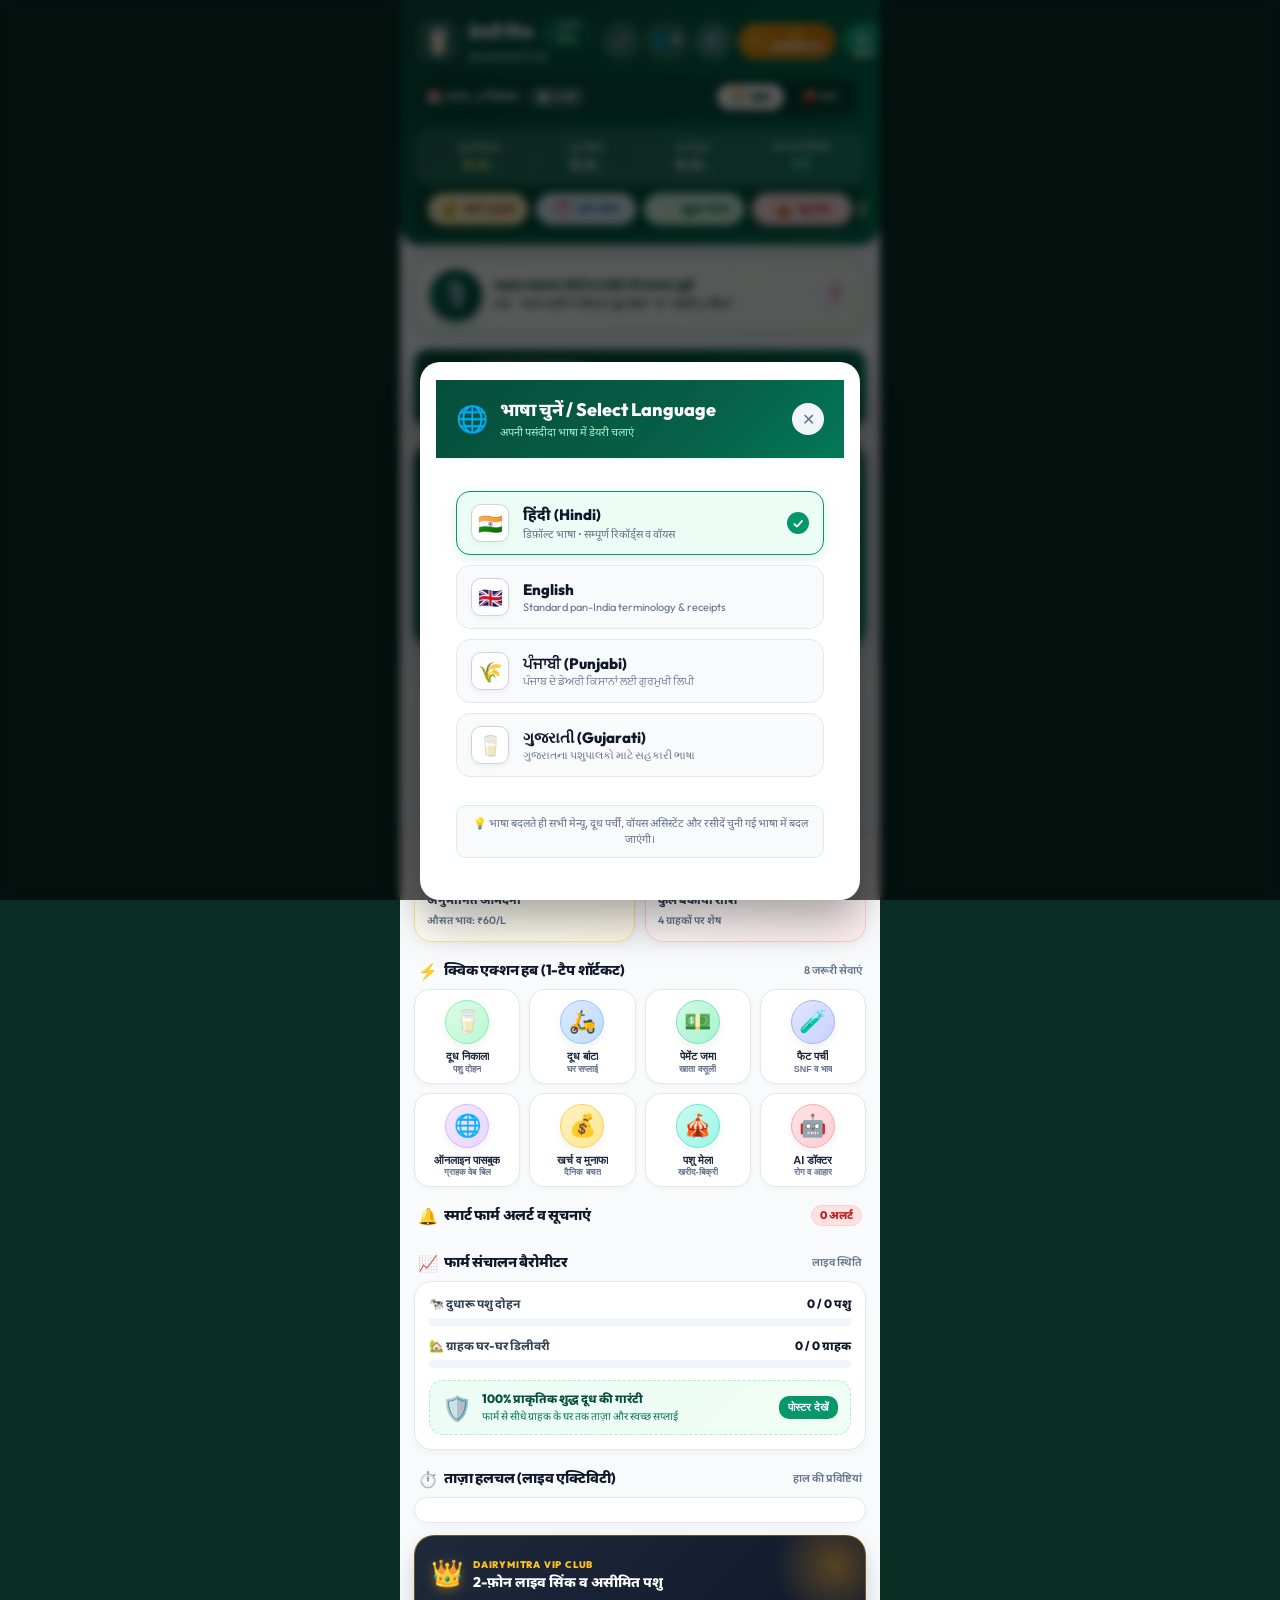
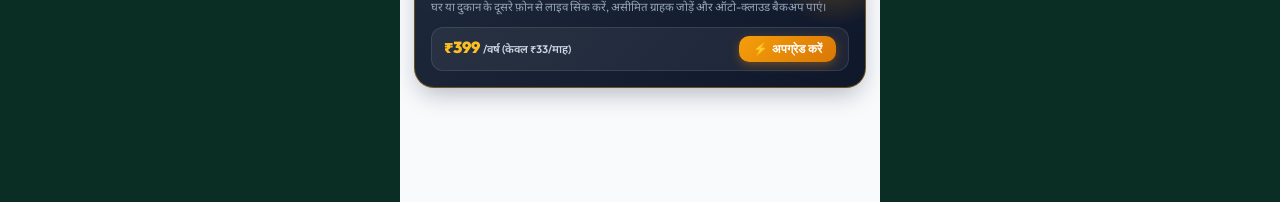
==== commit 594766eb: "V8.1 V8.1" ====
--- a/index.html
+++ b/index.html
@@ -1,3467 +1,3593 @@
-<!DOCTYPE html>
-<html lang="hi">
-<head>
-  <meta charset="UTF-8">
-  <meta name="viewport" content="width=device-width, initial-scale=1.0, maximum-scale=1.0, user-scalable=no">
-  <title>डेयरी मित्र - दूध और पशु बहीखाता</title>
-  
-  <!-- PWA & Mobile Meta -->
-  <meta name="theme-color" content="#065f46">
-  <meta name="apple-mobile-web-app-capable" content="yes">
-  <meta name="apple-mobile-web-app-status-bar-style" content="black-translucent">
-  <link rel="manifest" href="manifest.json">
-  <link rel="icon" href="data:image/svg+xml,<svg xmlns='http://www.w3.org/2000/svg' viewBox='0 0 100 100'><text y='.9em' font-size='90'>🥛</text></svg>">
-  
-  <!-- Google Fonts: Outfit & Noto Sans Devanagari -->
-  <link rel="preconnect" href="https://fonts.googleapis.com">
-  <link rel="preconnect" href="https://fonts.gstatic.com" crossorigin>
-  <link href="https://fonts.googleapis.com/css2?family=Noto+Sans+Devanagari:wght@400;500;600;700;800&family=Outfit:wght@400;500;600;700;800&display=swap" rel="stylesheet">
-  
-  <link rel="stylesheet" href="styles.css?v=7.4">
-  <script>
-    // Force clear old cached SW assets so updates appear immediately
-    if ('caches' in window) {
-      caches.keys().then(keys => {
-        keys.forEach(k => {
-          if (k !== 'dairymitra-cache-v7.1') caches.delete(k);
-        });
-      });
-    }
-  </script>
-</head>
-<body>
-  <!-- App Container (Mobile viewport friendly) -->
-  <div class="mobile-app" id="app">
-    
-    <!-- Top Header -->
-    <header class="app-header">
-      <div class="header-main">
-        <div class="header-top-row">
-          <div class="brand">
-            <span class="brand-logo">🥛</span>
-            <div class="brand-text-wrap">
-              <div class="brand-title-row">
-                <h1 class="brand-name">डेयरी मित्र</h1>
-                <div class="cloud-sync-badge" id="cloudSyncBadge" title="2-डिवाइस लाइव क्लाउड सिंक सक्रिय">
-                  <span class="cloud-sync-dot"></span>
-                  <span class="cloud-sync-text" id="cloudSyncText">लाइव सिंक</span>
-                </div>
-              </div>
-              <p class="brand-tagline" id="farmNameDisplay">श्री कृष्णा डेयरी फार्म</p>
-            </div>
-          </div>
-
-          <div class="header-quick-utils">
-            <button class="icon-btn audio-toggle-btn" id="audioToggleBtn" title="आवाज़ चालू/बंद" aria-label="Audio Feedback">
-              <span id="audioIcon">🔊</span>
-            </button>
-            <button class="icon-btn lang-toggle-btn" id="langSwitchBtn" title="भाषा बदलें / Change Language" aria-label="Change Language">
-              <span class="lang-globe-icon">🌐</span>
-              <span id="headerLangBadge">हिं</span>
-            </button>
-            <button class="icon-btn settings-btn" id="settingsBtn" title="सेटिंग्स" aria-label="Settings">
-              ⚙️
-            </button>
-          </div>
-        </div>
-
-        <div class="header-pills-row">
-          <button class="pro-crown-btn" id="openProModalBtn" title="डेयरी मित्र प्रो सब्सक्रिप्शन (12 महीने या 1 महीना)">
-            <span class="crown-icon">👑</span>
-            <span id="proBtnText">सब्सक्रिप्शन</span>
-          </button>
-          <button class="fat-calc-pill-btn" id="openFatCalcBtn" title="फैट व SNF कैलकुलेटर">
-            <span>🧪 फैट टेस्ट</span>
-          </button>
-        </div>
-      </div>
-
-      <!-- Date & Shift Bar -->
-      <div class="shift-bar">
-        <div class="date-display-wrap">
-          <div class="date-display" id="currentDateDisplay">
-            📅 आज, 28 अक्टूबर
-          </div>
-          <button type="button" class="btn-reset-day" id="resetTodayBtn" title="आज के सभी काउंटर 0 करें (नया दिन शुरू)">
-            🔄 0 करें
-          </button>
-        </div>
-        <div class="shift-toggle-group">
-          <button class="shift-pill active" id="shiftMorningBtn" data-shift="morning">
-            🌅 सुबह
-          </button>
-          <button class="shift-pill" id="shiftEveningBtn" data-shift="evening">
-            🌇 शाम
-          </button>
-        </div>
-      </div>
-
-      <!-- Quick Numbers Strip -->
-      <div class="quick-stats-strip">
-        <div class="stat-cell">
-          <span class="stat-label">दूध निकला</span>
-          <span class="stat-val highlight" id="statProduced">0.0 <small>L</small></span>
-        </div>
-        <div class="stat-divider"></div>
-        <div class="stat-cell">
-          <span class="stat-label">दूध बिका</span>
-          <span class="stat-val" id="statDelivered">0.0 <small>L</small></span>
-        </div>
-        <div class="stat-divider"></div>
-        <div class="stat-cell">
-          <span class="stat-label">घर में बचा</span>
-          <span class="stat-val" id="statRemaining">0.0 <small>L</small></span>
-        </div>
-        <div class="stat-divider"></div>
-        <div class="stat-cell">
-          <span class="stat-label">आज का हिसाब</span>
-          <span class="stat-val rupee" id="statEarnings">₹0</span>
-        </div>
-      </div>
-
-      <!-- Trending Quick Action Shortcuts -->
-      <div class="trending-actions-bar">
-        <button type="button" class="trending-action-btn btn-trend-profit" id="openExpenseProfitBtn" title="आज का खर्च व शुद्ध मुनाफा">
-          <span class="btn-trend-icon">💰</span>
-          <span class="btn-trend-text">खर्च व मुनाफा</span>
-        </button>
-        <button type="button" class="trending-action-btn btn-trend-routine" id="openFarmRoutineBtn" title="स्मार्ट फार्म रूटीन व अलार्म">
-          <span class="btn-trend-icon">⏰</span>
-          <span class="btn-trend-text">फार्म रूटीन</span>
-        </button>
-        <button type="button" class="trending-action-btn btn-trend-purity" id="openPurityCertBtn" title="100% शुद्धता स्टेटस पोस्टर">
-          <span class="btn-trend-icon">🥛</span>
-          <span class="btn-trend-text">शुद्धता पोस्टर</span>
-        </button>
-        <button type="button" class="trending-action-btn btn-trend-mela" id="openPashuMelaBtn" title="डिजिटल पशु मेला (गाय/भैंस खरीद-बिक्री कार्ड)">
-          <span class="btn-trend-icon">🎪</span>
-          <span class="btn-trend-text">पशु मेला</span>
-        </button>
-        <button type="button" class="trending-action-btn btn-trend-pro" id="openProShortcutBtn" title="डेयरी मित्र प्रो सब्सक्रिप्शन (12 महीने या 1 महीना)">
-          <span class="btn-trend-icon">👑</span>
-          <span class="btn-trend-text">सब्सक्रिप्शन</span>
-        </button>
-      </div>
-    </header>
-
-    <!-- Global Voice Bar (Tap to Speak) -->
-    <section class="voice-assistant-card" id="voiceCard">
-      <div class="voice-btn-wrap">
-        <button class="voice-mic-btn" id="globalMicBtn" aria-label="बोलकर दर्ज करें">
-          <span class="mic-icon">🎙️</span>
-          <span class="mic-waves"></span>
-        </button>
-      </div>
-      <div class="voice-text-wrap">
-        <div class="voice-status" id="voiceStatus">माइक दबाकर बोलें या कोई भी सवाल पूछें</div>
-        <div class="voice-result" id="voiceResult">उदा. "आज लाली ने कितना दूध दिया" या "लाली 6 लीटर"</div>
-      </div>
-      <button class="voice-help-btn" id="voiceHelpBtn" title="मदद">❓</button>
-    </section>
-
-    <!-- AI Voice Assistant Answer Card (बोलकर पूछे गए सवालों का उत्तर) -->
-    <div class="ai-voice-reply-card hidden" id="aiVoiceReplyCard">
-      <div class="ai-voice-reply-icon">🤖</div>
-      <div class="ai-voice-reply-content">
-        <div class="ai-voice-reply-title" id="aiVoiceReplyTitle">AI मुंशी का उत्तर</div>
-        <div class="ai-voice-reply-text" id="aiVoiceReplyText"></div>
-      </div>
-      <button type="button" class="ai-voice-reply-close" id="closeAiVoiceReplyBtn" title="बंद करें">✕</button>
-    </div>
-
-    <!-- Audio Speech Feedback Toast -->
-    <div class="audio-toast hidden" id="audioToast">
-      <span class="audio-toast-icon">📢</span>
-      <span class="audio-toast-text" id="audioToastText">लाली का 6 लीटर दर्ज हो गया!</span>
-    </div>
-
-    <!-- MAIN VIEWS CONTAINER -->
-    <main class="main-content">
-
-      <!-- Prominent Pro Subscription Banner on Homepage -->
-      <div class="home-subscription-banner" id="homeSubscriptionBanner">
-        <div class="sub-banner-left">
-          <span class="sub-banner-crown">👑</span>
-          <div class="sub-banner-texts">
-            <div class="sub-banner-badge">डेयरी मित्र प्रो सब्सक्रिप्शन</div>
-            <h3 class="sub-banner-heading">2-डिवाइस मल्टी-फोन लाइव सिंक व असीमित पशु</h3>
-            <p class="sub-banner-desc">पूरे साल का प्लान केवल ₹33/माह (₹399/वर्ष) • तुरंत UPI एक्टिवेशन</p>
-          </div>
-        </div>
-        <div class="sub-banner-right">
-          <button type="button" class="btn-sub-banner-buy" id="btnBuyProHome">
-            ⚡ ₹399 में प्रो लें
-          </button>
-        </div>
-      </div>
-
-      <!-- ================= TAB 1: MILKING SHIFT (दूध निकाला) ================= -->
-      <!-- ================= TAB 0: COUNTRY DELIGHT EXECUTIVE HOMEPAGE (होम) ================= -->
-      <section class="view-tab active" id="viewHome">
-        <!-- 1. Country Delight Hero Greeting & Executive Farm Status Card -->
-        <div class="cd-hero-card">
-          <div class="cd-hero-top">
-            <div class="cd-hero-greeting-box">
-              <div class="cd-hero-chip" id="cdGreetingChip">
-                <span class="cd-chip-dot"></span> <span id="cdLiveShiftText">सुबह की शिफ्ट सक्रिय</span>
-              </div>
-              <h2 class="cd-hero-greeting" id="cdHeroGreeting">🌅 सुप्रभात, शुक्ला जी!</h2>
-              <p class="cd-hero-tagline" id="cdHeroTagline">✨ शुद्धता, ताज़गी व भरोसे का डिजिटल डेयरी प्रबंधन</p>
-            </div>
-            <div class="cd-hero-badges">
-              <span class="cd-pro-badge" id="cdProBadge" title="प्रो सब्सक्रिप्शन स्थिति">👑 VIP PRO</span>
-              <button type="button" class="cd-hero-settings-btn" id="cdHeroSettingsBtn" title="फार्म सेटिंग्स व प्रोफाइल">
-                ⚙️ सेटिंग्स
-              </button>
-            </div>
-          </div>
-
-          <!-- Hero Quick 3-CTA Strip -->
-          <div class="cd-hero-actions">
-            <button type="button" class="cd-hero-btn cd-btn-milking" id="cdHeroMilkingBtn">
-              <span class="cd-hero-btn-icon">🥛</span>
-              <span class="cd-hero-btn-text">दूध निकालें</span>
-            </button>
-            <button type="button" class="cd-hero-btn cd-btn-delivery" id="cdHeroDeliveryBtn">
-              <span class="cd-hero-btn-icon">🛵</span>
-              <span class="cd-hero-btn-text">दूध बांटें</span>
-            </button>
-            <button type="button" class="cd-hero-btn cd-btn-khata" id="cdHeroKhataBtn">
-              <span class="cd-hero-btn-icon">📒</span>
-              <span class="cd-hero-btn-text">खाता-बिल</span>
-            </button>
-          </div>
-        </div>
-
-        <!-- 2. Country Delight 4-Metric Business Snapshot Grid -->
-        <div class="cd-section-header">
-          <div class="cd-section-title-wrap">
-            <span class="cd-section-icon">📊</span>
-            <h3 class="cd-section-title">आज का डेयरी स्नैपशॉट</h3>
-          </div>
-          <span class="cd-section-badge" id="cdSnapshotDate">आज</span>
-        </div>
-
-        <div class="cd-snapshot-grid">
-          <!-- Card 1: Total Produced -->
-          <div class="cd-stat-card card-emerald" id="cdCardProduced" role="button" tabindex="0" title="दूध निकाला देखें">
-            <div class="cd-stat-header">
-              <span class="cd-stat-icon-wrap">🥛</span>
-              <span class="cd-stat-trend" id="cdProducedTrend">लाइव ↗</span>
-            </div>
-            <div class="cd-stat-number" id="cdStatProduced">0.0 <small>L</small></div>
-            <div class="cd-stat-name">कुल दूध उत्पादन</div>
-            <div class="cd-stat-sub" id="cdProducedBreakdown">सुबह: 0.0L • शाम: 0.0L</div>
-          </div>
-
-          <!-- Card 2: Milk Delivered -->
-          <div class="cd-stat-card card-blue" id="cdCardDelivered" role="button" tabindex="0" title="दूध वितरण देखें">
-            <div class="cd-stat-header">
-              <span class="cd-stat-icon-wrap">🛵</span>
-              <span class="cd-stat-progress-pill" id="cdDeliveredPct">0%</span>
-            </div>
-            <div class="cd-stat-number" id="cdStatDelivered">0.0 <small>L</small></div>
-            <div class="cd-stat-name">सप्लाई / वितरण</div>
-            <div class="cd-stat-sub" id="cdDeliveredSub">घर में बचा: 0.0 L</div>
-          </div>
-
-          <!-- Card 3: Today's Estimated Sales -->
-          <div class="cd-stat-card card-amber" id="cdCardSales" role="button" tabindex="0" title="बिक्री व हिसाब">
-            <div class="cd-stat-header">
-              <span class="cd-stat-icon-wrap">💵</span>
-              <span class="cd-stat-tag">आज की बिक्री</span>
-            </div>
-            <div class="cd-stat-number rupee" id="cdStatSales">₹0</div>
-            <div class="cd-stat-name">अनुमानित आमदनी</div>
-            <div class="cd-stat-sub" id="cdSalesSub">औसत भाव: ₹60/L</div>
-          </div>
-
-          <!-- Card 4: Total Market Dues -->
-          <div class="cd-stat-card card-rose" id="cdCardDues" role="button" tabindex="0" title="खाता वसूली देखें">
-            <div class="cd-stat-header">
-              <span class="cd-stat-icon-wrap">⏳</span>
-              <span class="cd-stat-tag tag-urgent">मार्केट बाकी</span>
-            </div>
-            <div class="cd-stat-number danger" id="cdStatDues">₹0</div>
-            <div class="cd-stat-name">कुल बकाया राशि</div>
-            <div class="cd-stat-sub" id="cdDuesSub">0 ग्राहकों पर शेष</div>
-          </div>
-        </div>
-
-        <!-- 3. Country Delight 8-Grid Quick Action Hub -->
-        <div class="cd-section-header">
-          <div class="cd-section-title-wrap">
-            <span class="cd-section-icon">⚡</span>
-            <h3 class="cd-section-title">क्विक एक्शन हब (1-टैप शॉर्टकट)</h3>
-          </div>
-          <span class="cd-section-hint">8 जरूरी सेवाएं</span>
-        </div>
-
-        <div class="cd-actions-hub-grid">
-          <!-- 1: Milking -->
-          <button type="button" class="cd-hub-tile tile-green" id="hubMilkingBtn">
-            <div class="cd-hub-icon-circle bg-circle-green">🥛</div>
-            <div class="cd-hub-title">दूध निकाला</div>
-            <div class="cd-hub-sub">पशु दोहन</div>
-          </button>
-
-          <!-- 2: Delivery -->
-          <button type="button" class="cd-hub-tile tile-blue" id="hubDeliveryBtn">
-            <div class="cd-hub-icon-circle bg-circle-blue">🛵</div>
-            <div class="cd-hub-title">दूध बांटा</div>
-            <div class="cd-hub-sub">घर सप्लाई</div>
-          </button>
-
-          <!-- 3: Payment Khata -->
-          <button type="button" class="cd-hub-tile tile-emerald" id="hubPaymentBtn">
-            <div class="cd-hub-icon-circle bg-circle-emerald">💵</div>
-            <div class="cd-hub-title">पेमेंट जमा</div>
-            <div class="cd-hub-sub">खाता वसूली</div>
-          </button>
-
-          <!-- 4: Fat Calculator -->
-          <button type="button" class="cd-hub-tile tile-indigo" id="hubFatBtn">
-            <div class="cd-hub-icon-circle bg-circle-indigo">🧪</div>
-            <div class="cd-hub-title">फैट पर्ची</div>
-            <div class="cd-hub-sub">SNF व भाव</div>
-          </button>
-
-          <!-- 5: Public Passbook Portal -->
-          <button type="button" class="cd-hub-tile tile-purple" id="hubPassbookBtn">
-            <div class="cd-hub-icon-circle bg-circle-purple">🌐</div>
-            <div class="cd-hub-title">ऑनलाइन पासबुक</div>
-            <div class="cd-hub-sub">ग्राहक वेब बिल</div>
-          </button>
-
-          <!-- 6: Profit & Expenses -->
-          <button type="button" class="cd-hub-tile tile-amber" id="hubProfitBtn">
-            <div class="cd-hub-icon-circle bg-circle-amber">💰</div>
-            <div class="cd-hub-title">खर्च व मुनाफा</div>
-            <div class="cd-hub-sub">दैनिक बचत</div>
-          </button>
-
-          <!-- 7: Pashu Mela -->
-          <button type="button" class="cd-hub-tile tile-teal" id="hubMelaBtn">
-            <div class="cd-hub-icon-circle bg-circle-teal">🎪</div>
-            <div class="cd-hub-title">पशु मेला</div>
-            <div class="cd-hub-sub">खरीद-बिक्री</div>
-          </button>
-
-          <!-- 8: AI Doctor / Advisory -->
-          <button type="button" class="cd-hub-tile tile-rose" id="hubDoctorBtn">
-            <div class="cd-hub-icon-circle bg-circle-rose">🤖</div>
-            <div class="cd-hub-title">AI डॉक्टर</div>
-            <div class="cd-hub-sub">रोग व आहार</div>
-          </button>
-        </div>
-
-        <!-- 4. Smart Priority Farm Alerts -->
-        <div class="cd-section-header">
-          <div class="cd-section-title-wrap">
-            <span class="cd-section-icon">🔔</span>
-            <h3 class="cd-section-title">स्मार्ट फार्म अलर्ट व सूचनाएं</h3>
-          </div>
-          <span class="cd-alert-counter" id="cdAlertCounter">0 अलर्ट</span>
-        </div>
-
-        <div class="cd-alerts-stack" id="cdAlertsStack">
-          <!-- Populated dynamically via renderHomeDashboard() -->
-        </div>
-
-        <!-- 5. Herd & Delivery Live Barometer -->
-        <div class="cd-section-header">
-          <div class="cd-section-title-wrap">
-            <span class="cd-section-icon">📈</span>
-            <h3 class="cd-section-title">फार्म संचालन बैरोमीटर</h3>
-          </div>
-          <span class="cd-section-hint">लाइव स्थिति</span>
-        </div>
-
-        <div class="cd-barometer-card">
-          <!-- Item 1: Cattle Milking Progress -->
-          <div class="cd-barometer-item">
-            <div class="cd-barometer-info">
-              <span class="cd-barometer-label">🐄 दुधारू पशु दोहन</span>
-              <span class="cd-barometer-value" id="cdBarometerCattle">0 / 0 पशु</span>
-            </div>
-            <div class="cd-progress-bar-bg">
-              <div class="cd-progress-bar-fill fill-emerald" id="cdBarometerCattleFill" style="width: 0%"></div>
-            </div>
-          </div>
-
-          <!-- Item 2: Customer Supply Progress -->
-          <div class="cd-barometer-item">
-            <div class="cd-barometer-info">
-              <span class="cd-barometer-label">🏡 ग्राहक घर-घर डिलीवरी</span>
-              <span class="cd-barometer-value" id="cdBarometerDelivery">0 / 0 ग्राहक</span>
-            </div>
-            <div class="cd-progress-bar-bg">
-              <div class="cd-progress-bar-fill fill-blue" id="cdBarometerDeliveryFill" style="width: 0%"></div>
-            </div>
-          </div>
-
-          <!-- Quality & Purity Assurance Banner (Country Delight Hallmark) -->
-          <div class="cd-purity-hallmark">
-            <span class="cd-hallmark-seal">🛡️</span>
-            <div class="cd-hallmark-text">
-              <strong>100% प्राकृतिक शुद्ध दूध की गारंटी</strong>
-              <p>फार्म से सीधे ग्राहक के घर तक ताज़ा और स्वच्छ सप्लाई</p>
-            </div>
-            <button type="button" class="btn-hallmark-cert" id="cdOpenPurityPosterBtn">पोस्टर देखें</button>
-          </div>
-        </div>
-
-        <!-- 6. Recent Live Farm Activity Stream -->
-        <div class="cd-section-header">
-          <div class="cd-section-title-wrap">
-            <span class="cd-section-icon">⏱️</span>
-            <h3 class="cd-section-title">ताज़ा हलचल (लाइव एक्टिविटी)</h3>
-          </div>
-          <span class="cd-section-hint" id="cdActivityCount">हाल की प्रविष्टियां</span>
-        </div>
-
-        <div class="cd-activity-card">
-          <div class="cd-activity-list" id="cdActivityList">
-            <!-- Populated dynamically via renderHomeDashboard() -->
-          </div>
-        </div>
-
-        <!-- 7. Country Delight VIP Pro Club Card -->
-        <div class="cd-vip-club-card" id="cdVipCard">
-          <div class="cd-vip-glow"></div>
-          <div class="cd-vip-content">
-            <div class="cd-vip-top">
-              <span class="cd-vip-crown">👑</span>
-              <div>
-                <span class="cd-vip-badge">DAIRYMITRA VIP CLUB</span>
-                <h4 class="cd-vip-title">2-फ़ोन लाइव सिंक व असीमित पशु</h4>
-              </div>
-            </div>
-            <p class="cd-vip-desc">घर या दुकान के दूसरे फ़ोन से लाइव सिंक करें, असीमित ग्राहक जोड़ें और ऑटो-क्लाउड बैकअप पाएं।</p>
-            <div class="cd-vip-footer">
-              <div class="cd-vip-price">₹399 <span>/वर्ष (केवल ₹33/माह)</span></div>
-              <button type="button" class="cd-vip-btn" id="cdVipUpgradeBtn">⚡ अपग्रेड करें</button>
-            </div>
-          </div>
-        </div>
-      </section>
-
-      <!-- ================= TAB 1: MILKING / PURCHASE SHIFT (दूध निकाला / खरीद) ================= -->
-      <section class="view-tab" id="viewMilking">
-        <div class="view-header">
-          <div>
-            <h2 class="view-title" id="tabMilkingTitle">🥛 पशुओं का दूध</h2>
-            <p class="view-subtitle" id="milkingShiftLabel">सुबह की शिफ्ट की एंट्री करें</p>
-          </div>
-          <div class="view-header-btns">
-            <button class="action-btn-small btn-animal-cal-header" id="openAnimalCalFromMilkingBtn" title="पशुओं का 30-दिन दूध कैलेंडर व AI औसत देखें">
-              📅 दूध कैलेंडर
-            </button>
-            <button class="action-btn-small btn-fat-header" id="openFatCalcFromMilkingBtn" title="फैट व SNF कैलकुलेटर">
-              🧪 फैट पर्ची
-            </button>
-            <button class="action-btn-small" id="openAddAnimalModalBtn">
-              ➕ नया पशु
-            </button>
-            <button class="action-btn-small hidden" id="openAddSupplierModalBtn" title="नया दूध सप्लायर / किसान जोड़ें">
-              ➕ नया सप्लायर
-            </button>
-          </div>
-        </div>
-
-        <!-- Hybrid Mode Inward Switcher (अपने पशु vs दूध खरीद) -->
-        <div class="inward-mode-toggle hidden" id="inwardModeToggle">
-          <button type="button" class="inward-toggle-pill active" id="toggleOwnCattleBtn">🥛 अपने पशु (दोहन)</button>
-          <button type="button" class="inward-toggle-pill" id="togglePurchaseBtn">📥 किसानों से खरीद (संकलन)</button>
-        </div>
-
-        <!-- Animal Milking Cards Grid -->
-        <div class="cards-list" id="milkingCardsList">
-          <!-- Rendered dynamically via JavaScript -->
-        </div>
-
-        <!-- Milk Purchase from Suppliers Cards Grid -->
-        <div class="cards-list hidden" id="purchaseCardsList">
-          <!-- Rendered dynamically via JavaScript -->
-        </div>
-      </section>
-
-      <!-- ================= TAB 2: MILK DELIVERY (दूध बांटा) ================= -->
-      <section class="view-tab" id="viewDelivery">
-        <div class="view-header">
-          <div>
-            <h2 class="view-title">🛵 दूध वितरण (घर-घर)</h2>
-            <p class="view-subtitle" id="deliveryShiftLabel">आज के ग्राहकों की सप्लाई लिस्ट</p>
-          </div>
-          <button class="action-btn-small" id="openAddCustomerModalBtn">
-            ➕ नया ग्राहक
-          </button>
-        </div>
-
-        <!-- Delivery Progress Card -->
-        <div class="delivery-progress-card">
-          <div class="progress-info">
-            <span id="deliveryCountLabel">कुल 0 में से 0 को दिया गया</span>
-            <span class="progress-pct" id="deliveryPctLabel">0%</span>
-          </div>
-          <div class="progress-bar-bg">
-            <div class="progress-bar-fill" id="deliveryProgressBar" style="width: 0%"></div>
-          </div>
-          <div class="bulk-actions">
-            <button class="chip-btn" id="markAllDeliveredBtn">⚡ सबको दिया (All OK)</button>
-          </div>
-        </div>
-
-        <!-- Customers Delivery List -->
-        <div class="cards-list" id="deliveryCardsList">
-          <!-- Rendered dynamically via JavaScript -->
-        </div>
-      </section>
-
-      <!-- ================= TAB 3: KHATA & BILLING (ग्राहक खाता) ================= -->
-      <section class="view-tab" id="viewKhata">
-        <div class="view-header">
-          <div>
-            <h2 class="view-title">📒 ग्राहक खाता व बिलिंग</h2>
-            <p class="view-subtitle">30-दिन कैलेंडर, हाज़िरी व Excel रिपोर्ट</p>
-          </div>
-          <div class="view-header-btns">
-            <button class="action-btn-small btn-excel-top" id="exportAllMonthlyExcelBtn" title="पूरे माह की Excel (.xls) शीट डाउनलोड करें">
-              📊 पूरे माह का Excel (.xls)
-            </button>
-          </div>
-        </div>
-
-        <!-- Month Navigation & Excel Download Bar -->
-        <div class="khata-quick-bar">
-          <div class="khata-month-selector">
-            <button class="month-nav-btn" id="khataPrevMonthBtn" title="पिछला महीना">◀</button>
-            <span class="khata-current-month" id="khataCurrentMonthLabel">अक्टूबर 2026</span>
-            <button class="month-nav-btn" id="khataNextMonthBtn" title="अगला महीना">▶</button>
-          </div>
-          <button class="btn-khata-excel" id="exportAllMonthlyExcelBtn2" title="पूरे महीने का दूध व बिल एक्सेल (.xls) में डाउनलोड करें">
-            📊 Excel (.xls) डाउनलोड
-          </button>
-        </div>
-
-        <!-- Khata Mode Switcher (Visible in Vendor and Hybrid modes) -->
-        <div class="khata-mode-toggle-bar hidden" id="khataModeToggleBar">
-          <button type="button" class="khata-toggle-tab active" id="tabCustKhataBtn">
-            👥 ग्राहक खाता (पैसे लेने हैं)
-          </button>
-          <button type="button" class="khata-toggle-tab" id="tabSupplierKhataBtn">
-            🤝 किसान/सप्लायर खाता (पैसे देने हैं)
-          </button>
-        </div>
-
-        <!-- Outstanding Dues Banner -->
-        <div class="dues-banner">
-          <div class="dues-icon">💰</div>
-          <div class="dues-details">
-            <span class="dues-title" id="khataDuesBannerTitle">मार्केट में कुल बकाया राशि</span>
-            <span class="dues-amount" id="totalPendingDues">₹0</span>
-          </div>
-          <button class="dues-btn" id="filterPendingOnlyBtn">सिर्फ बकाया देखें</button>
-        </div>
-
-        <!-- Customer Ledger Cards List -->
-        <div class="cards-list" id="customerKhataList">
-          <!-- Rendered dynamically via JavaScript -->
-        </div>
-
-        <!-- Supplier / Farmer Ledger Cards List (Payable) -->
-        <div class="cards-list hidden" id="supplierKhataList">
-          <!-- Rendered dynamically via JavaScript -->
-        </div>
-      </section>
-
-            <!-- ================= TAB 4B: DEDICATED SUPPLIER REGISTER & LEDGER (सप्लायर खाता) ================= -->
-      <section class="view-tab" id="viewSupplier">
-        <div class="view-header">
-          <div>
-            <h2 class="view-title">🤝 किसान / सप्लायर खाता</h2>
-            <p class="view-subtitle">दूध खरीद संकलन, 30-दिन कैलेंडर, पासबुक व भुगतान</p>
-          </div>
-          <div class="view-header-btns">
-            <button class="action-btn-small" id="openAddSupplierFromTabBtn" title="नया दूध सप्लायर / किसान जोड़ें">
-              ➕ नया सप्लायर
-            </button>
-          </div>
-        </div>
-
-        <!-- Month Navigation Bar -->
-        <div class="khata-quick-bar">
-          <div class="khata-month-selector">
-            <button class="month-nav-btn" id="suppKhataPrevMonthBtn" title="पिछला महीना">◀</button>
-            <span class="khata-current-month" id="suppKhataCurrentMonthLabel">अक्टूबर 2026</span>
-            <button class="month-nav-btn" id="suppKhataNextMonthBtn" title="अगला महीना">▶</button>
-          </div>
-          <button class="btn-khata-excel" id="exportSupplierExcelBtn" title="सप्लायर खरीद एक्सेल (.xls) डाउनलोड करें">
-            📊 Excel (.xls) डाउनलोड
-          </button>
-        </div>
-
-        <!-- Outstanding Payable Dues Banner -->
-        <div class="dues-banner supplier-dues-banner" style="background: linear-gradient(135deg, #fff5f5 0%, #fee2e2 100%); border: 1.5px solid #fecaca; border-left: 5px solid #dc2626; box-shadow: 0 4px 14px rgba(220, 38, 38, 0.08);">
-          <div class="dues-icon">🤝</div>
-          <div class="dues-details">
-            <span class="dues-title" style="color: #7f1d1d; font-size: 13px; font-weight: 700;">किसानों को कुल देय बकाया (Payable)</span>
-            <span class="dues-amount danger" id="supplierTotalPayableDues" style="color: #991b1b !important; font-size: 26px !important; font-weight: 900 !important; letter-spacing: -0.5px; display: block; line-height: 1.2;">₹0</span>
-          </div>
-          <button class="dues-btn" style="background: #dc2626; color: #ffffff !important; border: none; font-weight: 800; padding: 8px 14px; border-radius: 9999px; box-shadow: 0 2px 6px rgba(220, 38, 38, 0.25); cursor: pointer;" id="filterSupplierPendingBtn">सिर्फ बाकी देखें</button>
-        </div>
-
-        <!-- Supplier Dedicated Ledger Cards List -->
-        <div class="cards-list" id="supplierDedicatedList">
-          <!-- Rendered dynamically via JavaScript -->
-        </div>
-      </section>
-
-      <!-- ================= TAB 4: CATTLE REGISTER (पशु व गर्भाधान डायरी) ================= -->
-      <section class="view-tab" id="viewCattle">
-        <div class="view-header">
-          <div>
-            <h2 class="view-title">🐄 फार्म के पशु व गर्भाधान</h2>
-            <p class="view-subtitle">गाय-भैंसों का रिकॉर्ड और डिलीवरी ट्रैकर</p>
-          </div>
-          <div class="view-header-btns">
-            <button class="action-btn-small btn-animal-cal-header" id="openAnimalCalFromCattleBtn" title="पशु दूध कैलेंडर व AI औसत देखें">
-              📅 दूध कैलेंडर
-            </button>
-            <button class="action-btn-small btn-ai-primary" id="openAddBreedingModalBtn" title="नया सीमन या गर्भाधान दर्ज करें">
-              🤰 सीमन / AI
-            </button>
-            <button class="action-btn-small btn-pashu-mela-header" id="openPashuMelaHeaderBtn" title="डिजिटल पशु मेला - बिकाऊ गाय व भैंस विज्ञापन">
-              🎪 पशु मेला
-            </button>
-            <button class="action-btn-small" id="addCattleFromTabBtn" title="नया पशु जोड़ें">
-              ➕ नया पशु
-            </button>
-          </div>
-        </div>
-
-        <!-- Breeding Urgent Alerts Banner (हीट चेक, पीडी चेक, ड्राई-ऑफ, डिलीवरी अलर्ट) -->
-        <div class="breeding-alerts-container hidden" id="breedingAlertsContainer">
-          <div class="breeding-alerts-header">
-            <span class="breeding-alert-badge">🔔 जरूरी गर्भाधान अलर्ट्स</span>
-            <span class="breeding-alert-count" id="breedingAlertCount">0</span>
-          </div>
-          <div class="breeding-alerts-list" id="breedingAlertsList">
-            <!-- Rendered dynamically via JavaScript -->
-          </div>
-        </div>
-
-        <!-- Cattle Filter Tabs -->
-        <div class="pill-filter-bar">
-          <button class="filter-pill active" data-filter="all">सभी (<span id="countAllCattle">0</span>)</button>
-          <button class="filter-pill" data-filter="milking">दूध दे रही (<span id="countMilkingCattle">0</span>)</button>
-          <button class="filter-pill" data-filter="pregnant">🤰 गाभिन व AI (<span id="countPregnantCattle">0</span>)</button>
-          <button class="filter-pill" data-filter="dry">सूखी (<span id="countDryCattle">0</span>)</button>
-        </div>
-
-        <!-- Cattle Cards List -->
-        <div class="cards-list" id="cattleRegisterList">
-          <!-- Rendered dynamically via JavaScript -->
-        </div>
-      </section>
-
-      <!-- ================= TAB 5: AI PASHU MITRA (पशु मित्र) ================= -->
-      <section class="view-tab" id="viewDoctor">
-        <div class="view-header">
-          <div>
-            <h2 class="view-title">🤖 पशु मित्र AI सलाहकार</h2>
-            <p class="view-subtitle">रोग, खुराक और दूध बढ़ाने की मुफ्त सलाह</p>
-          </div>
-        </div>
-
-        <!-- Question Input Card -->
-        <div class="ai-query-box">
-          <label for="aiQuestionInput" class="ai-input-label">अपनी भाषा में कोई भी सवाल पूछें या बोलें:</label>
-          <div class="ai-input-row">
-            <textarea id="aiQuestionInput" placeholder="जैसे: 'गाय का दूध कैसे बढ़ाएं?' या 'भैंस के खुर में घाव है क्या करें?'" rows="2"></textarea>
-            <button class="ai-mic-btn" id="aiMicBtn" title="बोलकर पूछें">🎙️</button>
-          </div>
-          <button class="primary-btn ai-ask-btn" id="aiAskBtn">
-            ✨ सलाह पाएं (Ask AI)
-          </button>
-        </div>
-
-        <!-- AI Response Box -->
-        <div class="ai-answer-card hidden" id="aiAnswerCard">
-          <div class="ai-answer-header">
-            <span class="ai-badge">💡 पशु मित्र की सलाह</span>
-            <button class="speak-answer-btn" id="speakAnswerBtn" title="सुनें">🔊 बोलकर सुनाओ</button>
-          </div>
-          <div class="ai-answer-body" id="aiAnswerBody">
-            <!-- Dynamic answer -->
-          </div>
-        </div>
-
-        <!-- Quick Help Topics Chips -->
-        <div class="quick-topics-section">
-          <h3 class="section-heading">अक्सर पूछे जाने वाले सवाल (1-टैप में जानें):</h3>
-          <div class="quick-topic-chips">
-            <button class="topic-chip" data-query="आज का दिन पशुओं के लिए कैसा है और मौसम के अनुसार क्या सावधानी रखें?">🌤️ आज का दिन व पशु देखभाल</button>
-            <button class="topic-chip" data-query="कौन सी पशु गाभिन है और किसकी डिलीवरी होने वाली है?">🤰 गाभिन व प्रसव स्थिति</button>
-            <button class="topic-chip" data-query="दूध का फैट और मात्रा कैसे बढ़ाएं?">🥛 दूध और फैट बढ़ाने के उपाय</button>
-            <button class="topic-chip" data-query="थनैल (Mastitis) रोग के लक्षण और घरेलू उपचार">🩺 थनैल (Mastitis) से बचाव</button>
-            <button class="topic-chip" data-query="पेट फूलना (अफारा) और दस्त का तुरंत घरेलू इलाज क्या है?">💨 अफारा व पेट फूलने का इलाज</button>
-            <button class="topic-chip" data-query="गाभिन गाय को क्या खुराक देनी चाहिए?">🤰 गाभिन पशु का संतुलित आहार</button>
-            <button class="topic-chip" data-query="सीमन लगाने का सही समय (AM-PM नियम) क्या है?">🧬 सीमन लगवाने का सही समय</button>
-            <button class="topic-chip" data-query="पशु को पेट के कीड़े (Deworming) की दवा कब और कैसे दें?">🪱 पेट के कीड़े (Deworming)</button>
-            <button class="topic-chip" data-query="हरा चारा और दाने का सही अनुपात क्या होना चाहिए?">🌾 दाना और चारे का सही हिसाब</button>
-            <button class="topic-chip" data-query="खुरपका-मुंहपका (FMD) का टीका कब लगाना चाहिए?">💉 टीकाकरण का सही समय</button>
-          </div>
-        </div>
-      </section>
-
-    </main>
-
-    <!-- Bottom Navigation Bar -->
-    <nav class="bottom-nav">
-      <button class="nav-item active" data-tab="viewHome">
-        <span class="nav-icon">🏠</span>
-        <span class="nav-label">होम</span>
-      </button>
-      <button class="nav-item" data-tab="viewMilking">
-        <span class="nav-icon" id="bottomNavMilkingIcon">🥛</span>
-        <span class="nav-label" id="bottomNavMilkingLabel">दूध निकाला</span>
-      </button>
-      <button class="nav-item" data-tab="viewDelivery">
-        <span class="nav-icon">🛵</span>
-        <span class="nav-label">दूध बांटा</span>
-      </button>
-      <button class="nav-item" data-tab="viewKhata" id="bottomNavKhataBtn">
-        <span class="nav-icon" id="bottomNavKhataIcon">📒</span>
-        <span class="nav-label" id="bottomNavKhataLabel">खाता-बिल</span>
-      </button>
-      <button class="nav-item" data-tab="viewCattle" id="bottomNavTab5Btn">
-        <span class="nav-icon" id="bottomNavCattleIcon">🐄</span>
-        <span class="nav-label" id="bottomNavCattleLabel">पशु</span>
-      </button>
-      <button class="nav-item" data-tab="viewDoctor">
-        <span class="nav-icon">🤖</span>
-        <span class="nav-label">सलाहकार</span>
-      </button>
-    </nav>
-
-  </div> <!-- End Mobile App -->
-
-  
-  
-  <!-- ================= SUPPLIER 30-DAY ATTENDANCE & PURCHASE CALENDAR MODAL ================= -->
-  <div class="modal-backdrop hidden" id="supplierCalendarModal" style="z-index: 135;">
-    <div class="modal-card modal-cal-card" style="max-height: 90vh; display: flex; flex-direction: column;">
-      <div class="modal-header modal-cal-header-bg">
-        <div class="cal-header-info" style="display: flex; align-items: center; gap: 10px;">
-          <span style="font-size: 28px; background: rgba(255,255,255,0.2); border-radius: 50%; padding: 4px 8px;">🤝</span>
-          <div>
-            <h3 class="cal-modal-title" id="suppCalSupplierName" style="color: #ffffff; margin: 0; font-size: 16px;">रामकिशन (किसान)</h3>
-            <p class="cal-modal-sub" id="suppCalSubTitle" style="color: #a7f3d0; margin: 2px 0 0; font-size: 11px;">दूध खरीद हाज़िरी व 30-दिन पर्ची</p>
-          </div>
-        </div>
-        <button class="modal-close-btn" id="closeSupplierCalendarModalBtn">✕</button>
-      </div>
-
-      <!-- Month Selector Bar in Modal -->
-      <div class="cal-month-nav-bar" style="display: flex; justify-content: space-between; align-items: center; padding: 10px 14px; background: #f8fafc; border-bottom: 1px solid #e2e8f0;">
-        <button type="button" class="month-nav-btn" id="suppCalPrevMonthBtn">◀</button>
-        <span class="cal-month-heading" id="suppCalMonthLabel" style="font-weight: 800; font-size: 14px; color: #0f172a;">अक्टूबर 2026</span>
-        <button type="button" class="month-nav-btn" id="suppCalNextMonthBtn">▶</button>
-      </div>
-
-      <!-- Monthly Summary KPI Strip -->
-      <div class="cal-kpi-strip" style="display: grid; grid-template-columns: repeat(4, 1fr); padding: 10px; background: #ffffff; border-bottom: 1px solid #e2e8f0; text-align: center; gap: 4px;">
-        <div class="cal-kpi-cell">
-          <span style="font-size: 10px; color: #64748b; font-weight: 700; display: block;">कुल दूध</span>
-          <span style="font-size: 13px; font-weight: 900; color: #047857;" id="suppCalTotalLitres">0.0 L</span>
-        </div>
-        <div class="cal-kpi-cell">
-          <span style="font-size: 10px; color: #64748b; font-weight: 700; display: block;">खरीद भाव</span>
-          <span style="font-size: 13px; font-weight: 900; color: #0f172a;" id="suppCalRate">₹48/L</span>
-        </div>
-        <div class="cal-kpi-cell">
-          <span style="font-size: 10px; color: #64748b; font-weight: 700; display: block;">कुल बिल</span>
-          <span style="font-size: 13px; font-weight: 900; color: #059669;" id="suppCalTotalBill">₹0</span>
-        </div>
-        <div class="cal-kpi-cell">
-          <span style="font-size: 10px; color: #64748b; font-weight: 700; display: block;">बकाया देय</span>
-          <span style="font-size: 13px; font-weight: 900; color: #dc2626;" id="suppCalPendingDues">₹0</span>
-        </div>
-      </div>
-
-      <!-- 30-Day Daily Grid / Table -->
-      <div class="cal-modal-body" style="flex: 1; overflow-y: auto; padding: 10px 14px;">
-        <div class="cal-table-wrap">
-          <table class="cal-attendance-table" id="suppCalTable" style="width: 100%; border-collapse: collapse; font-size: 12px;">
-            <thead>
-              <tr style="background: #f1f5f9; text-align: center;">
-                <th style="padding: 6px 4px;">तारीख</th>
-                <th style="padding: 6px 4px;">सुबह</th>
-                <th style="padding: 6px 4px;">शाम</th>
-                <th style="padding: 6px 4px;">कुल दूध</th>
-                <th style="padding: 6px 4px;">भाव</th>
-                <th style="padding: 6px 4px;">रुपये</th>
-              </tr>
-            </thead>
-            <tbody id="suppCalTableBody">
-              <!-- Dynamically populated -->
-            </tbody>
-          </table>
-        </div>
-      </div>
-
-      <!-- Footer Actions -->
-      <div class="cal-footer-actions" style="display: flex; gap: 8px; padding: 12px 14px; background: #f8fafc; border-top: 1px solid #e2e8f0;">
-        <button type="button" class="btn-cal-share-wa" id="suppCalShareWaBtn" style="flex: 1; background: #25d366; color: #fff; border: none; border-radius: 10px; padding: 8px; font-size: 12px; font-weight: 800; cursor: pointer;">
-          💬 WhatsApp खरीद पर्ची भेजें
-        </button>
-        <button type="button" class="btn-cal-passbook" id="suppCalOpenPassbookBtn" style="background: #064e3b; color: #fff; border: none; border-radius: 10px; padding: 8px 12px; font-size: 12px; font-weight: 800; cursor: pointer;">
-          🌐 पासबुक
-        </button>
-      </div>
-    </div>
-  </div>
-
-  <!-- ================= ONLINE PASSBOOK HUB SELECTOR MODAL ================= -->
-  <div class="modal-backdrop hidden" id="passbookHubModal" style="z-index: 135;">
-    <div class="modal-card" style="max-height: 85vh; display: flex; flex-direction: column;">
-      <div class="modal-header">
-        <div style="display: flex; align-items: center; gap: 8px;">
-          <span style="font-size: 24px;">🌐</span>
-          <div>
-            <h3 class="modal-title" style="margin: 0; font-size: 16px;">डिजिटल ऑनलाइन पासबुक हब</h3>
-            <p style="font-size: 11px; color: #64748b; margin: 1px 0 0;">1-क्लिक में ग्राहक या किसान की लाइव पासबुक खोलें व शेयर करें</p>
-          </div>
-        </div>
-        <button class="modal-close-btn" id="closePassbookHubModalBtn">✕</button>
-      </div>
-
-      <!-- Tab Switcher (Customer vs Supplier) -->
-      <div class="khata-mode-toggle-bar" id="passbookHubToggleBar" style="margin: 10px 14px 4px;">
-        <button type="button" class="khata-toggle-tab active" id="pbHubCustTabBtn">
-          👥 ग्राहक पासबुक (Customer)
-        </button>
-        <button type="button" class="khata-toggle-tab" id="pbHubSuppTabBtn">
-          🤝 किसान/सप्लायर पासबुक
-        </button>
-      </div>
-
-      <div class="modal-body" style="flex: 1; overflow-y: auto; padding: 10px 14px;">
-        <!-- Customer Passbook List -->
-        <div id="pbHubCustList" style="display: flex; flex-direction: column; gap: 8px;">
-          <!-- Dynamically populated -->
-        </div>
-
-        <!-- Supplier Passbook List -->
-        <div id="pbHubSuppList" class="hidden" style="display: flex; flex-direction: column; gap: 8px;">
-          <!-- Dynamically populated -->
-        </div>
-      </div>
-    </div>
-  </div>
-
-  <!-- ================= ADD / EDIT MILK SUPPLIER MODAL ================= -->
-  <div class="modal-backdrop hidden" id="addSupplierModal" style="z-index: 135;">
-    <div class="modal-card">
-      <div class="modal-header">
-        <h3 class="modal-title" id="supplierModalTitle">➕ नया दूध सप्लायर / किसान जोड़ें</h3>
-        <button class="modal-close-btn" id="closeSupplierModalBtn">✕</button>
-      </div>
-      <form class="modal-body" id="addSupplierForm">
-        <input type="hidden" id="editSupplierId" value="">
-        <div class="form-group">
-          <label for="suppName" class="form-label">सप्लायर / किसान का नाम *</label>
-          <input type="text" id="suppName" class="form-control" placeholder="उदा. रामकिशन किसान" required>
-        </div>
-        <div class="form-row">
-          <div class="form-group flex-1">
-            <label for="suppPhone" class="form-label">मोबाइल नंबर</label>
-            <input type="tel" id="suppPhone" class="form-control" placeholder="उदा. 9812345678">
-          </div>
-          <div class="form-group flex-1">
-            <label for="suppVillage" class="form-label">गाँव / पता</label>
-            <input type="text" id="suppVillage" class="form-control" placeholder="उदा. रामपुर">
-          </div>
-        </div>
-        <div class="form-row">
-          <div class="form-group flex-1">
-            <label for="suppRate" class="form-label">खरीद भाव (₹/लीटर) *</label>
-            <input type="number" id="suppRate" class="form-control" placeholder="48" step="0.5" required>
-          </div>
-          <div class="form-group flex-1">
-            <label for="suppRateType" class="form-label">भाव प्रकार</label>
-            <select id="suppRateType" class="form-control">
-              <option value="fixed">फिक्स भाव (₹/L)</option>
-              <option value="fat">फैट आधारित चार्ट</option>
-            </select>
-          </div>
-        </div>
-        <div class="form-row">
-          <div class="form-group flex-1">
-            <label for="suppQuotaMorning" class="form-label">सुबह अनुमानित दूध (L)</label>
-            <input type="number" id="suppQuotaMorning" class="form-control" placeholder="20" step="0.5">
-          </div>
-          <div class="form-group flex-1">
-            <label for="suppQuotaEvening" class="form-label">शाम अनुमानित दूध (L)</label>
-            <input type="number" id="suppQuotaEvening" class="form-control" placeholder="15" step="0.5">
-          </div>
-        </div>
-        <div class="modal-actions-row">
-          <button type="button" class="btn-secondary" id="cancelSupplierBtn">रद्द करें</button>
-          <button type="submit" class="btn-primary" id="saveSupplierBtn">💾 सप्लायर सुरक्षित करें</button>
-        </div>
-      </form>
-    </div>
-  </div>
-
-  <!-- ================= SUPPLIER PAYMENT MODAL ================= -->
-  <div class="modal-backdrop hidden" id="supplierPaymentModal" style="z-index: 135;">
-    <div class="modal-card">
-      <div class="modal-header">
-        <h3 class="modal-title">💵 किसान / सप्लायर को भुगतान</h3>
-        <button class="modal-close-btn" id="closeSupplierPaymentModalBtn">✕</button>
-      </div>
-      <form class="modal-body" id="supplierPaymentForm">
-        <input type="hidden" id="paySupplierId" value="">
-        <div class="form-group">
-          <label class="form-label">सप्लायर / किसान</label>
-          <div id="paySupplierName" style="font-size: 15px; font-weight: 800; color: #064e3b; padding: 6px 0;"></div>
-        </div>
-        <div class="form-group">
-          <label class="form-label">वर्तमान कुल बकाया देय राशि</label>
-          <div id="paySupplierDueLabel" style="font-size: 18px; font-weight: 900; color: #dc2626; padding: 4px 0;">₹0</div>
-        </div>
-        <div class="form-group">
-          <label for="paySupplierAmount" class="form-label">भुगतान राशि (₹) *</label>
-          <input type="number" id="paySupplierAmount" class="form-control" placeholder="उदा. 2000" required>
-        </div>
-        <div class="modal-actions-row">
-          <button type="button" class="btn-secondary" id="cancelSupplierPaymentBtn">रद्द करें</button>
-          <button type="submit" class="btn-primary" id="saveSupplierPaymentBtn">✔ भुगतान दर्ज करें</button>
-        </div>
-      </form>
-    </div>
-  </div>
-
-  <!-- ================= MODALS ================= -->
-
-  <!-- Modal: Add / Edit Animal -->
-  <div class="modal-backdrop hidden" id="animalModal">
-    <div class="modal-card">
-      <div class="modal-header">
-        <h3 class="modal-title" id="animalModalTitle">🐄 नया पशु जोड़ें</h3>
-        <button class="modal-close-btn" id="closeAnimalModalBtn">✕</button>
-      </div>
-      <form id="animalForm" class="modal-body">
-        <input type="hidden" id="animalId">
-        <input type="hidden" id="animalPhotoData">
-
-        <!-- Photo Picker -->
-        <div class="photo-picker-section">
-          <div class="photo-preview-box" id="animalPhotoBox">
-            <span class="photo-placeholder-icon" id="animalPlaceholderIcon">🐄</span>
-            <img src="" id="animalPhotoPreview" class="photo-preview-img hidden" alt="पशु फोटो">
-          </div>
-          <div class="photo-picker-actions">
-            <label class="btn-choose-photo" for="animalPhotoInput">
-              📸 कैमरा या गैलरी से फोटो लगाएं
-            </label>
-            <input type="file" id="animalPhotoInput" accept="image/*" class="hidden-file-input">
-            <button type="button" class="btn-remove-photo hidden" id="removeAnimalPhotoBtn">❌ फोटो हटाएं</button>
-          </div>
-        </div>
-
-        <div class="form-group">
-          <label>पशु का प्रकार चुनिए:</label>
-          <div class="radio-pill-group">
-            <label class="radio-pill">
-              <input type="radio" name="animalType" value="cow" checked>
-              <span>🐄 गाय (Cow)</span>
-            </label>
-            <label class="radio-pill">
-              <input type="radio" name="animalType" value="buffalo">
-              <span>🐃 भैंस (Buffalo)</span>
-            </label>
-          </div>
-        </div>
-
-        <div class="form-group">
-          <label for="animalName">पशु का नाम या टैग नंबर *</label>
-          <input type="text" id="animalName" placeholder="जैसे: लाली, भूरी, टैग 101" required>
-        </div>
-
-        <div class="form-group">
-          <label for="animalBreed">नस्ल (Breed)</label>
-          <select id="animalBreed">
-            <option value="मुर्रा">मुर्रा (Murrah)</option>
-            <option value="गिर">गिर (Gir)</option>
-            <option value="साहीवाल">साहीवाल (Sahiwal)</option>
-            <option value="HF / संकर">HF / संकर (Cross)</option>
-            <option value="जर्सी">जर्सी (Jersey)</option>
-            <option value="देसी">देसी (Desi)</option>
-          </select>
-        </div>
-
-        <div class="form-group">
-          <label>वर्तमान स्थिति:</label>
-          <div class="radio-pill-group">
-            <label class="radio-pill">
-              <input type="radio" name="animalStatus" value="milking" checked>
-              <span>🥛 दूध दे रही</span>
-            </label>
-            <label class="radio-pill">
-              <input type="radio" name="animalStatus" value="pregnant">
-              <span>🤰 गाभिन</span>
-            </label>
-            <label class="radio-pill">
-              <input type="radio" name="animalStatus" value="dry">
-              <span>🍂 सूखी (ड्राई)</span>
-            </label>
-          </div>
-        </div>
-
-        <!-- Smart AI Average Milk Note (Manual input removed as requested) -->
-        <input type="hidden" id="animalExpectedYield" value="0">
-        <div style="background: linear-gradient(135deg, #f0fdf4 0%, #ecfdf5 100%); border: 1.5px solid #86efac; border-radius: 8px; padding: 10px 12px; margin-top: 6px; margin-bottom: 8px;">
-          <div style="font-weight: 700; color: #166534; font-size: 13px; display: flex; align-items: center; gap: 6px;">
-            <span>🤖</span> <span>AI स्मार्ट औसत दूध ट्रैकर</span>
-          </div>
-          <p style="margin: 4px 0 0 0; font-size: 11px; color: #15803d; line-height: 1.4;">
-            औसत दूध भरने की ज़रूरत नहीं है! ऐप हर रोज़ के दूध दोहन (सुबह + शाम) के वास्तविक रिकॉर्ड से खुद-ब-खुद इस पशु का सटीक लाइव औसत दूध और ट्रेंड निकालेगा।
-          </p>
-        </div>
-
-        <div class="modal-actions">
-          <button type="button" class="btn-danger-outline hidden" id="deleteAnimalBtn">🗑️ हटाएं</button>
-          <button type="button" class="btn-secondary" id="cancelAnimalModalBtn">रद्द करें</button>
-          <button type="submit" class="btn-primary" id="saveAnimalBtn">💾 सुरक्षित करें</button>
-        </div>
-      </form>
-    </div>
-  </div>
-
-  <!-- Modal: Add / Edit Customer -->
-  <div class="modal-backdrop hidden" id="customerModal">
-    <div class="modal-card">
-      <div class="modal-header">
-        <h3 class="modal-title" id="customerModalTitle">👤 नया ग्राहक जोड़ें</h3>
-        <button class="modal-close-btn" id="closeCustomerModalBtn">✕</button>
-      </div>
-      <form id="customerForm" class="modal-body">
-        <input type="hidden" id="customerId">
-        <input type="hidden" id="custPhotoData">
-
-        <!-- Photo Picker -->
-        <div class="photo-picker-section">
-          <div class="photo-preview-box" id="custPhotoBox">
-            <span class="photo-placeholder-icon" id="custPlaceholderIcon">👤</span>
-            <img src="" id="custPhotoPreview" class="photo-preview-img hidden" alt="ग्राहक फोटो">
-          </div>
-          <div class="photo-picker-actions">
-            <label class="btn-choose-photo" for="custPhotoInput">
-              📸 ग्राहक की फोटो लगाएं
-            </label>
-            <input type="file" id="custPhotoInput" accept="image/*" class="hidden-file-input">
-            <button type="button" class="btn-remove-photo hidden" id="removeCustPhotoBtn">❌ फोटो हटाएं</button>
-          </div>
-        </div>
-
-        <div class="form-group">
-          <label for="custName">ग्राहक का नाम *</label>
-          <input type="text" id="custName" placeholder="जैसे: रमेश जी, शर्मा जी" required>
-        </div>
-
-        <div class="form-group">
-          <label for="custPhone">मोबाइल नंबर (WhatsApp के लिए) *</label>
-          <input type="tel" id="custPhone" placeholder="10 अंकों का नंबर (उदा. 9876543210)" required pattern="[0-9]{10}">
-        </div>
-
-        <div class="form-group">
-          <label for="custAddress">पता या मकान नंबर</label>
-          <input type="text" id="custAddress" placeholder="जैसे: गली नं 2, मकान 45">
-        </div>
-
-        <div class="form-row">
-          <div class="form-group flex-1">
-            <label for="custQuotaMorning">सुबह का दूध (L)</label>
-            <input type="number" step="0.5" id="custQuotaMorning" value="1.0" min="0">
-          </div>
-          <div class="form-group flex-1">
-            <label for="custQuotaEvening">शाम का दूध (L)</label>
-            <input type="number" step="0.5" id="custQuotaEvening" value="1.0" min="0">
-          </div>
-        </div>
-
-        <div class="form-group" id="custSyncMonthQuotaGroup" style="margin-top: 2px; margin-bottom: 12px; background: #f0fdf4; padding: 8px 12px; border-radius: 6px; border: 1px solid #86efac;">
-          <label style="display: flex; align-items: center; gap: 8px; font-size: 12px; font-weight: 600; color: #166534; cursor: pointer; margin: 0;">
-            <input type="checkbox" id="custSyncMonthQuota" style="width: 16px; height: 16px; accent-color: #16a34a; cursor: pointer;">
-            <span>📅 चालू माह के हाज़िरी कैलेंडर में भी यह नया कोटा लागू करें</span>
-          </label>
-        </div>
-
-        <div class="form-group">
-          <label for="custRate">दूध का भाव (₹ प्रति लीटर)</label>
-          <input type="number" id="custRate" value="60" min="10">
-        </div>
-
-        <div class="form-group">
-          <label for="custInitialDues">पिछला पुराना बकाया (यदि कोई हो तो ₹)</label>
-          <input type="number" id="custInitialDues" value="0" min="0">
-        </div>
-
-        <div class="modal-actions">
-          <button type="button" class="btn-danger-outline hidden" id="deleteCustBtn">🗑️ हटाएं</button>
-          <button type="button" class="btn-secondary" id="cancelCustomerModalBtn">रद्द करें</button>
-          <button type="submit" class="btn-primary" id="saveCustomerBtn">💾 ग्राहक सेव करें</button>
-        </div>
-      </form>
-    </div>
-  </div>
-
-  <!-- Modal: Record Payment (पैसे जमा करें) -->
-  <div class="modal-backdrop hidden" id="paymentModal">
-    <div class="modal-card">
-      <div class="modal-header">
-        <h3 class="modal-title">💵 भुगतान दर्ज करें</h3>
-        <button class="modal-close-btn" id="closePaymentModalBtn">✕</button>
-      </div>
-      <form id="paymentForm" class="modal-body">
-        <input type="hidden" id="payCustomerId">
-        
-        <div class="payment-info-box">
-          <div class="payee-name" id="payCustomerName">रमेश जी</div>
-          <div class="payee-due">वर्तमान बकाया: <strong id="payCustomerDue" class="text-danger">₹1,800</strong></div>
-        </div>
-
-        <div class="form-group">
-          <label for="payAmount">जमा की गई राशि (₹) *</label>
-          <input type="number" id="payAmount" placeholder="रकम लिखें" required min="1">
-        </div>
-
-        <div class="form-group">
-          <label>भुगतान का माध्यम:</label>
-          <div class="radio-pill-group">
-            <label class="radio-pill">
-              <input type="radio" name="payMode" value="cash" checked>
-              <span>💵 नकद (Cash)</span>
-            </label>
-            <label class="radio-pill">
-              <input type="radio" name="payMode" value="upi">
-              <span>📱 PhonePe / GPay (UPI)</span>
-            </label>
-          </div>
-        </div>
-
-        <div class="form-group">
-          <label for="payNote">नोट (वैकल्पिक)</label>
-          <input type="text" id="payNote" placeholder="जैसे: 15 तारीख का हिसाब">
-        </div>
-
-        <div class="modal-actions">
-          <button type="button" class="btn-secondary" id="cancelPaymentModalBtn">रद्द करें</button>
-          <button type="submit" class="btn-primary">✅ जमा दर्ज करें</button>
-        </div>
-      </form>
-    </div>
-  </div>
-
-  <!-- Modal: Legacy Rates Settings -->
-  <div class="modal-backdrop hidden" id="legacySettingsModal">
-    <div class="modal-card">
-      <div class="modal-header">
-        <h3 class="modal-title">⚙️ फार्म सेटिंग्स</h3>
-        <button class="modal-close-btn" id="closeLegacySettingsModalBtn">✕</button>
-      </div>
-      <form id="settingsForm" class="modal-body">
-        <div class="form-group">
-          <label for="settingFarmName">डेयरी / फार्म का नाम</label>
-          <input type="text" id="settingFarmName" value="श्री कृष्णा डेयरी फार्म">
-        </div>
-        <div class="form-group">
-          <label for="settingDefaultRate">डिफ़ॉल्ट दूध का भाव (₹/लीटर)</label>
-          <input type="number" id="settingDefaultRate" value="60">
-        </div>
-        <div class="form-group">
-          <label for="settingUpiId">आपकी UPI ID (QR व WhatsApp बिल में जाने के लिए)</label>
-          <input type="text" id="settingUpiId" placeholder="उदा. 9876543210@paytm या @ybl">
-        </div>
-        <div class="form-row">
-          <div class="form-group flex-1">
-            <label for="settingFatRate">प्रति फैट भाव (₹/Point)</label>
-            <input type="number" step="0.1" id="settingFatRate" value="8.0" min="1">
-          </div>
-          <div class="form-group flex-1">
-            <label for="settingSnfRate">प्रति SNF भाव (₹/Point, 0 = सिर्फ फैट)</label>
-            <input type="number" step="0.1" id="settingSnfRate" value="0.0" min="0">
-          </div>
-        </div>
-        <div class="form-group">
-          <label for="settingOwnerPhone">आपका मोबाइल नंबर</label>
-          <input type="tel" id="settingOwnerPhone" placeholder="10 अंकों का नंबर">
-        </div>
-        <div class="modal-actions">
-          <button type="button" class="btn-danger-outline" id="resetDataBtn">⚠️ डेटा रीसेट</button>
-          <button type="submit" class="btn-primary">💾 सेटिंग्स सेव करें</button>
-        </div>
-      </form>
-    </div>
-  </div>
-
-  <!-- Modal: Voice Help Instructions -->
-  <div class="modal-backdrop hidden" id="voiceHelpModal">
-    <div class="modal-card">
-      <div class="modal-header">
-        <h3 class="modal-title">🎙️ वॉयस असिस्टेंट कैसे बोलें?</h3>
-        <button class="modal-close-btn" id="closeVoiceHelpModalBtn">✕</button>
-      </div>
-      <div class="modal-body">
-        <p class="help-desc">माइक का बटन दबाएं और बिल्कुल अपनी देसी भाषा में सवाल पूछें या एंट्री करें:</p>
-        <ul class="voice-help-list">
-          <li><strong>पशु का दूध पूछने के लिए:</strong><br><em>"आज लाली ने कितना दूध दिया टोटल सुबह-शाम मिला के?"</em> या <em>"लाली का इस महीने का दूध कितना है?"</em></li>
-          <li><strong>कुल दूध व टॉप पशु पूछने के लिए:</strong><br><em>"आज सारे पशुओं को मिलाकर कुल कितना दूध हुआ?"</em> या <em>"किस पशु ने सबसे ज्यादा दूध दिया?"</em></li>
-          <li><strong>ग्राहक का दूध व हिसाब पूछने के लिए:</strong><br><em>"शर्मा जी के यहाँ कल कितना दूध गया?"</em> या <em>"इस महीने वर्मा जी का कितना दूध गया और कितना टोटल हिसाब हो गया?"</em></li>
-          <li><strong>दूध की एंट्री करने के लिए:</strong><br><em>"लाली 6 लीटर"</em> या <em>"रमेश जी 2 लीटर"</em> या <em>"शर्मा जी का नागा"</em></li>
-          <li><strong>नया पशु बोलकर जोड़ने के लिए:</strong><br><em>"नया पशु जोड़ो गंगा साहीवाल गाय 8 लीटर"</em> या <em>"नई भैंस जोड़ो चमेली 10 लीटर"</em> या <em>"नया पशु जोड़ो"</em></li>
-          <li><strong>नया ग्राहक बोलकर जोड़ने के लिए:</strong><br><em>"नया ग्राहक जोड़ो सुरेश जी 2 लीटर भाव 65"</em> या <em>"नया कस्टमर जोड़ो महेश 3 लीटर"</em> या <em>"नया ग्राहक जोड़ो"</em></li>
-          <li><strong>डॉक्टर सलाह व गर्भाधान:</strong><br><em>"गाय का फैट कैसे बढ़ाएं?"</em> या <em>"लाली कब ब्याएगी?"</em></li>
-        </ul>
-        <p class="help-note">💡 AI मुंशी आपकी भाषा सुनकर तुरंत हिसाब निकालेगा और बोलकर सुनाएगा!</p>
-      </div>
-      <div class="modal-actions">
-        <button type="button" class="btn-primary" id="gotVoiceHelpBtn">समझ गया, ठीक है 👍</button>
-      </div>
-    </div>
-  </div>
-
-  <!-- Modal: Record AI / Insemination (सीमन दर्ज करें) -->
-  <div class="modal-backdrop hidden" id="breedingModal">
-    <div class="modal-card">
-      <div class="modal-header">
-        <h3 class="modal-title" id="breedingModalTitle">🤰 नया सीमन / AI दर्ज करें</h3>
-        <button class="modal-close-btn" id="closeBreedingModalBtn">✕</button>
-      </div>
-      <form id="breedingForm" class="modal-body">
-        <input type="hidden" id="breedingEditId">
-        
-        <div class="form-group">
-          <label for="breedingAnimalSelect">पशु चुनिए *</label>
-          <select id="breedingAnimalSelect" required>
-            <!-- Options populated dynamically -->
-          </select>
-        </div>
-
-        <div class="form-group">
-          <label for="breedingDate">सीमन / गर्भाधान की तारीख *</label>
-          <input type="date" id="breedingDate" required>
-        </div>
-
-        <!-- Live Calculated Timeline Preview Box -->
-        <div class="breeding-calc-preview" id="breedingCalcPreview">
-          <div class="calc-preview-title">📊 संभावित तारीखें (ऑटोमैटिक गणना):</div>
-          <div class="calc-preview-grid">
-            <div class="calc-item">
-              <span class="calc-label">21 दिन हीट चेक:</span>
-              <span class="calc-val" id="prevHeatCheckDate">-</span>
-            </div>
-            <div class="calc-item">
-              <span class="calc-label">गर्भ जांच (PD):</span>
-              <span class="calc-val" id="prevPdDate">-</span>
-            </div>
-            <div class="calc-item">
-              <span class="calc-label">दूध बंद (ड्राई):</span>
-              <span class="calc-val" id="prevDryDate">-</span>
-            </div>
-            <div class="calc-item highlight">
-              <span class="calc-label">🍼 संभावित डिलीवरी:</span>
-              <span class="calc-val" id="prevCalvingDate">-</span>
-            </div>
-          </div>
-        </div>
-
-        <div class="form-group">
-          <label for="breedingSemenDetails">सीमन स्ट्रॉ / बुल का नाम (वैकल्पिक)</label>
-          <input type="text" id="breedingSemenDetails" placeholder="जैसे: मुर्रा 4055, साहीवाल A2 बुल">
-        </div>
-
-        <div class="form-row">
-          <div class="form-group flex-1">
-            <label for="breedingDoctorName">डॉक्टर / AI वर्कर का नाम</label>
-            <input type="text" id="breedingDoctorName" placeholder="उदा. डॉ. शर्मा">
-          </div>
-          <div class="form-group flex-1">
-            <label for="breedingDoctorPhone">डॉक्टर का फोन नंबर</label>
-            <input type="tel" id="breedingDoctorPhone" placeholder="10 अंक">
-          </div>
-        </div>
-
-        <div class="form-group">
-          <label for="breedingNotes">विशेष नोट (वैकल्पिक)</label>
-          <input type="text" id="breedingNotes" placeholder="जैसे: सुबह 10 बजे सीमन लगा">
-        </div>
-
-        <div class="modal-actions">
-          <button type="button" class="btn-secondary" id="cancelBreedingModalBtn">रद्द करें</button>
-          <button type="submit" class="btn-primary" id="saveBreedingBtn">💾 सीमन सुरक्षित करें</button>
-        </div>
-      </form>
-    </div>
-  </div>
-
-  <!-- Modal: Breeding Timeline & Milestones (गर्भाधान व डिलीवरी टाइमलाइन) -->
-  <div class="modal-backdrop hidden" id="breedingDetailsModal">
-    <div class="modal-card modal-lg">
-      <div class="modal-header">
-        <h3 class="modal-title" id="timelineModalTitle">🤰 गर्भाधान व डिलीवरी टाइमलाइन</h3>
-        <button class="modal-close-btn" id="closeBreedingDetailsBtn">✕</button>
-      </div>
-      <div class="modal-body" id="breedingDetailsContent">
-        <!-- Populated dynamically via JavaScript -->
-      </div>
-    </div>
-  </div>
-
-  <!-- Modal: Calving Registration (डिलीवरी दर्ज करें) -->
-  <div class="modal-backdrop hidden" id="calvingModal">
-    <div class="modal-card">
-      <div class="modal-header">
-        <h3 class="modal-title">🎉 बधाई हो! प्रसव (डिलीवरी) दर्ज करें</h3>
-        <button class="modal-close-btn" id="closeCalvingModalBtn">✕</button>
-      </div>
-      <form id="calvingForm" class="modal-body">
-        <input type="hidden" id="calvingAnimalId">
-        <input type="hidden" id="calvingBreedingId">
-
-        <div class="calving-hero-banner">
-          <span class="calving-hero-icon">🍼</span>
-          <div class="calving-hero-text">
-            <strong id="calvingAnimalName">पशु</strong> ने बच्चे को जन्म दिया!
-          </div>
-        </div>
-
-        <div class="form-group">
-          <label for="calvingDate">ब्याने की तारीख *</label>
-          <input type="date" id="calvingDate" required>
-        </div>
-
-        <div class="form-group">
-          <label>जन्म लिए बच्चे (Calf) का प्रकार चुनें:</label>
-          <div class="radio-pill-group" id="calfGenderRadioGroup">
-            <!-- Options dynamically populated based on cow / buffalo -->
-          </div>
-        </div>
-
-        <div class="form-group">
-          <label for="calvingInitialYield">दैनिक अनुमानित दूध (लीटर/दिन) *</label>
-          <input type="number" step="0.5" id="calvingInitialYield" value="8.0" min="0" required>
-        </div>
-
-        <div class="form-group">
-          <label for="calvingNotes">नोट (वैकल्पिक)</label>
-          <input type="text" id="calvingNotes" placeholder="जैसे: जेर 2 घंटे में गिर गई, बच्चा स्वस्थ है">
-        </div>
-
-        <div class="modal-actions">
-          <button type="button" class="btn-secondary" id="cancelCalvingModalBtn">रद्द करें</button>
-          <button type="submit" class="btn-primary">🎉 डिलीवरी दर्ज करें व दूध चालू करें</button>
-        </div>
-      </form>
-    </div>
-  </div>
-
-  <!-- Modal: FAT & SNF Calculator (फैट व SNF कैलकुलेटर) -->
-  <div class="modal-backdrop hidden" id="fatCalcModal">
-    <div class="modal-card modal-lg">
-      <div class="modal-header">
-        <h3 class="modal-title">🧪 फैट (FAT) व SNF कैलकुलेटर</h3>
-        <button class="modal-close-btn" id="closeFatCalcModalBtn">✕</button>
-      </div>
-      <div class="modal-body">
-        <!-- Animal Selector Dropdown (Only Farm Animals) -->
-        <div class="form-group">
-          <label for="fatCalcSelect">पशु चुनें *</label>
-          <select id="fatCalcSelect" class="form-select">
-            <!-- Populated dynamically via JS with Farm Animals only -->
-          </select>
-        </div>
-
-        <!-- Milk Type & Quantity -->
-        <div class="form-row">
-          <div class="form-group flex-1">
-            <label>दूध का प्रकार:</label>
-            <div class="radio-pill-group">
-              <label class="radio-pill">
-                <input type="radio" name="fatMilkType" value="buffalo" checked>
-                <span>🐃 भैंस</span>
-              </label>
-              <label class="radio-pill">
-                <input type="radio" name="fatMilkType" value="cow">
-                <span>🐄 गाय</span>
-              </label>
-            </div>
-          </div>
-          <div class="form-group flex-1">
-            <label for="fatCalcLitres">दूध मात्रा (लीटर) *</label>
-            <input type="number" step="0.5" id="fatCalcLitres" value="5.0" min="0.1" required>
-          </div>
-        </div>
-
-        <!-- Fat % Input with Quick Chips -->
-        <div class="form-group">
-          <div class="label-row">
-            <label for="fatCalcInput">फैट (FAT %):</label>
-            <span class="value-highlight" id="fatValDisplay">6.5%</span>
-          </div>
-          <div class="stepper-input-row">
-            <button type="button" class="mini-step-btn" id="fatMinusBtn">➖</button>
-            <input type="number" step="0.1" id="fatCalcInput" value="6.5" min="1" max="15">
-            <button type="button" class="mini-step-btn" id="fatPlusBtn">➕</button>
-          </div>
-          <div class="quick-chips-row fat-chips">
-            <button type="button" class="chip-sm" data-fat="3.5">3.5 (गाय)</button>
-            <button type="button" class="chip-sm" data-fat="4.5">4.5</button>
-            <button type="button" class="chip-sm" data-fat="6.0">6.0 (भैंस)</button>
-            <button type="button" class="chip-sm" data-fat="6.5">6.5</button>
-            <button type="button" class="chip-sm" data-fat="7.0">7.0</button>
-            <button type="button" class="chip-sm" data-fat="8.0">8.0</button>
-          </div>
-        </div>
-
-        <!-- Testing Method Toggle: CLR vs Direct SNF -->
-        <div class="form-group">
-          <div class="label-row">
-            <label>परीक्षण विधि (Testing Mode):</label>
-            <div class="test-method-toggles">
-              <button type="button" class="method-pill active" id="methodClrBtn">लैक्टोमीटर (CLR)</button>
-              <button type="button" class="method-pill" id="methodSnfBtn">सीधा SNF %</button>
-            </div>
-          </div>
-
-          <!-- CLR Input -->
-          <div id="clrInputContainer">
-            <div class="stepper-input-row">
-              <button type="button" class="mini-step-btn" id="clrMinusBtn">➖</button>
-              <input type="number" step="0.5" id="clrCalcInput" value="28.5" min="15" max="36">
-              <button type="button" class="mini-step-btn" id="clrPlusBtn">➕</button>
-            </div>
-            <div class="quick-chips-row clr-chips">
-              <button type="button" class="chip-sm" data-clr="26.0">26.0</button>
-              <button type="button" class="chip-sm" data-clr="28.0">28.0</button>
-              <button type="button" class="chip-sm" data-clr="29.0">29.0</button>
-              <button type="button" class="chip-sm" data-clr="30.0">30.0</button>
-            </div>
-          </div>
-
-          <!-- Direct SNF Input (hidden by default) -->
-          <div id="snfInputContainer" class="hidden">
-            <div class="stepper-input-row">
-              <button type="button" class="mini-step-btn" id="snfMinusBtn">➖</button>
-              <input type="number" step="0.05" id="snfCalcInput" value="8.8" min="5" max="12">
-              <button type="button" class="mini-step-btn" id="snfPlusBtn">➕</button>
-            </div>
-          </div>
-        </div>
-
-        <!-- Pricing Rate Setting per Fat Point -->
-        <div class="form-row">
-          <div class="form-group flex-1">
-            <label for="fatRateFactorInput">प्रति फैट भाव (₹/Point)</label>
-            <input type="number" step="0.1" id="fatRateFactorInput" value="8.0">
-          </div>
-          <div class="form-group flex-1">
-            <label for="snfRateFactorInput">प्रति SNF भाव (₹/Point)</label>
-            <input type="number" step="0.1" id="snfRateFactorInput" value="0.0">
-          </div>
-        </div>
-
-        <!-- Live Calculation Output Banner -->
-        <div class="fat-result-card" id="fatCalcResultCard">
-          <div class="fat-result-header">
-            <span class="fat-result-title">📊 टेस्टिंग रिपोर्ट व भाव</span>
-            <span class="quality-badge badge-quality-good" id="fatQualityBadge">🟢 शुद्ध दूध</span>
-          </div>
-          <div class="fat-result-grid">
-            <div class="fat-res-cell">
-              <span class="fat-res-lbl">एस.एन.एफ (SNF)</span>
-              <span class="fat-res-val" id="resSnfVal">8.98%</span>
-            </div>
-            <div class="fat-res-cell">
-              <span class="fat-res-lbl">भाव (Rate/L)</span>
-              <span class="fat-res-val rate-green" id="resRateVal">₹52.00</span>
-            </div>
-            <div class="fat-res-cell full-width">
-              <span class="fat-res-lbl">कुल देय राशि (Total Payout)</span>
-              <span class="fat-res-total" id="resTotalVal">₹260.00</span>
-            </div>
-          </div>
-          <div class="adulteration-alert hidden" id="adulterationAlert">
-            ⚠️ <strong>चेतावनी:</strong> SNF सामान्य से कम है! पानी मिलावट की आशंका है।
-          </div>
-        </div>
-
-        <!-- Modal Actions -->
-        <div class="fat-actions-grid">
-          <button type="button" class="btn-slip-action generate-slip-btn" id="generateSlipBtn">
-            🧾 दूध पर्ची देखें
-          </button>
-          <button type="button" class="btn-slip-action whatsapp-slip-btn" id="sendWhatsAppSlipBtn">
-            💬 WhatsApp पर्ची
-          </button>
-          <button type="button" class="btn-slip-action save-test-btn" id="saveTestRecordBtn">
-            💾 टेस्ट सेव करें
-          </button>
-        </div>
-
-        <!-- Recent Tests Section inside Modal -->
-        <div class="recent-tests-section">
-          <div class="recent-tests-title">
-            <span>📋 आज के टेस्ट रिकॉर्ड (<span id="testCountLabel">0</span>)</span>
-            <button type="button" class="btn-clear-tests" id="clearTestsBtn">साफ करें</button>
-          </div>
-          <div class="recent-tests-list" id="recentTestsList">
-            <!-- Dynamically populated -->
-          </div>
-        </div>
-
-      </div>
-    </div>
-  </div>
-
-  <!-- Modal: Thermal Milk Slip Receipt (डिजिटल दूध पर्ची) -->
-  <div class="modal-backdrop hidden" id="milkSlipModal">
-    <div class="modal-card">
-      <div class="modal-header">
-        <h3 class="modal-title">🧾 डिजिटल दूध संकलन पर्ची</h3>
-        <button class="modal-close-btn" id="closeMilkSlipModalBtn">✕</button>
-      </div>
-      <div class="modal-body">
-        <div class="thermal-receipt" id="thermalReceiptBox">
-          <!-- Populated dynamically via JS -->
-        </div>
-        <div class="modal-actions">
-          <button type="button" class="btn-secondary" id="copySlipTextBtn">📋 पर्ची कॉपी करें</button>
-          <button type="button" class="btn-primary btn-whatsapp" id="shareSlipWaBtn">💬 WhatsApp भेजें</button>
-        </div>
-      </div>
-    </div>
-  </div>
-
-  <!-- Modal: Customer 30-Day Milk Calendar (ग्राहक 30-दिन दूध कैलेंडर व हाज़िरी) -->
-  <div class="modal-backdrop hidden" id="customerCalendarModal">
-    <div class="modal-card modal-lg">
-      <div class="modal-header">
-        <h3 class="modal-title">📅 30-दिन दूध कैलेंडर व हाज़िरी</h3>
-        <button class="modal-close-btn" id="closeCustomerCalendarModalBtn">✕</button>
-      </div>
-      <div class="modal-body">
-        <!-- Customer Info Strip -->
-        <div class="calendar-cust-header" id="calendarCustHeader">
-          <!-- Populated dynamically via JS -->
-        </div>
-
-        <!-- Month Navigation Bar -->
-        <div class="calendar-month-nav">
-          <button class="month-nav-btn" id="calPrevMonthBtn" title="पिछला महीना">◀ पिछला</button>
-          <div class="calendar-month-title-wrap">
-            <span class="calendar-month-title" id="calMonthTitle">अक्टूबर 2026</span>
-          </div>
-          <button class="month-nav-btn" id="calNextMonthBtn" title="अगला महीना">अगला ▶</button>
-        </div>
-
-        <!-- Monthly Stats Highlights -->
-        <div class="cal-stats-grid">
-          <div class="cal-stat-card">
-            <span class="cal-stat-icon">🥛</span>
-            <div class="cal-stat-info">
-              <span class="cal-stat-label">कुल दूध</span>
-              <strong class="cal-stat-val" id="calStatTotalLitres">0.0 L</strong>
-            </div>
-          </div>
-          <div class="cal-stat-card">
-            <span class="cal-stat-icon">🟢</span>
-            <div class="cal-stat-info">
-              <span class="cal-stat-label">दूध दिया</span>
-              <strong class="cal-stat-val text-green" id="calStatDeliveredDays">0 दिन</strong>
-            </div>
-          </div>
-          <div class="cal-stat-card">
-            <span class="cal-stat-icon">🔴</span>
-            <div class="cal-stat-info">
-              <span class="cal-stat-label">नागा (छुट्टी)</span>
-              <strong class="cal-stat-val text-red" id="calStatNagaDays">0 दिन</strong>
-            </div>
-          </div>
-          <div class="cal-stat-card">
-            <span class="cal-stat-icon">💰</span>
-            <div class="cal-stat-info">
-              <span class="cal-stat-label">माह का बिल</span>
-              <strong class="cal-stat-val text-gold" id="calStatMonthBill">₹0</strong>
-            </div>
-          </div>
-        </div>
-
-        <!-- Naga Alert Highlight (Shows exact dates with zero milk) -->
-        <div class="naga-alert-banner" id="calNagaAlertBanner">
-          <!-- Populated dynamically -->
-        </div>
-
-        <!-- Legend Indicator -->
-        <div class="cal-legend">
-          <span class="legend-item"><span class="legend-dot dot-delivered"></span> दिया (दूध)</span>
-          <span class="legend-item"><span class="legend-dot dot-skipped"></span> नागा (0L)</span>
-          <span class="legend-item"><span class="legend-dot dot-custom"></span> बदला हुआ</span>
-          <span class="legend-item"><span class="legend-dot dot-unrecorded"></span> बिना एंट्री (खाली)</span>
-          <span class="legend-item"><span class="legend-dot dot-future"></span> आने वाले दिन</span>
-        </div>
-
-        <!-- 30-Day Grid -->
-        <div class="calendar-grid-container">
-          <div class="calendar-weekdays-row">
-            <span>रवि</span><span>सोम</span><span>मंगल</span><span>बुध</span><span>गुरु</span><span>शुक्र</span><span>शनि</span>
-          </div>
-          <div class="calendar-days-grid" id="calendarDaysGrid">
-            <!-- 1 to 31 day cells populated dynamically -->
-          </div>
-        </div>
-
-        <p class="cal-tip-text">💡 किसी भी तारीख पर टैप करके उस दिन का सुबह/शाम का दूध या नागा तुरंत बदल सकते हैं।</p>
-
-        <!-- Action Buttons -->
-        <div class="modal-actions-stack">
-          <button type="button" class="btn-passbook-banner" id="openCustLivePassbookBtn" title="ग्राहक के फोन में लाइव खुलने वाली डिजिटल पासबुक खोलें या WhatsApp लिंक भेजें">
-            🌐 ग्राहक की ऑनलाइन पासबुक (Live Passbook Portal)
-          </button>
-          <button type="button" class="btn-primary btn-whatsapp" id="sendWaCalendarStatementBtn">
-            💬 WhatsApp 30-दिन हाज़िरी भेजें (विवाद खत्म)
-          </button>
-          <div class="actions-split-row">
-            <button type="button" class="btn-primary" id="openCustomerStatementPdfBtn" style="background: #0284c7; font-weight: 700;" title="फोन में आसानी से खुलने वाली PDF पर्ची देखें">
-              📄 PDF / डिजिटल बिल पर्ची
-            </button>
-            <button type="button" class="btn-secondary" id="downloadSingleCustXlsBtn" style="background: #ecfdf5; border-color: #a7f3d0; color: #065f46; font-weight: 700;" title="असली Excel (.xls) फाइल डाउनलोड करें">
-              📊 Excel (.xls) फाइल
-            </button>
-          </div>
-          <div class="actions-split-row" style="margin-top: 4px;">
-            <button type="button" class="btn-secondary" id="syncCalQuotaBtn" title="माह के सभी दिनों में ग्राहक का तय कोटा भरें" style="font-size: 11px;">
-              ⚡ कोटा अनुसार रीसेट करें
-            </button>
-            <button type="button" class="btn-secondary" id="downloadSingleCustCsvBtn" style="font-size: 11px;">
-              📥 साधारण CSV
-            </button>
-          </div>
-        </div>
-      </div>
-    </div>
-  </div>
-
-  <!-- Modal: Customer 30-Day Digital & PDF Bill Statement (ग्राहक 30-दिन डिजिटल बिल व PDF पर्ची) -->
-  <div class="modal-backdrop hidden" id="customerStatementModal" style="z-index: 130;">
-    <div class="modal-card modal-lg printable-statement-modal">
-      <div class="modal-header no-print">
-        <h3 class="modal-title">📄 30-दिन डिजिटल बिल व PDF पर्ची</h3>
-        <button class="modal-close-btn" id="closeCustomerStatementModalBtn">✕</button>
-      </div>
-      <div class="modal-body" style="padding: 12px;">
-        <!-- Top Action Bar for mobile -->
-        <div class="statement-top-actions no-print">
-          <button type="button" class="btn-primary" id="statementSavePdfBtn" style="flex: 1; min-width: 140px; background: #0284c7; font-size: 13px;">
-            📥 PDF सेव करें / प्रिंट
-          </button>
-          <button type="button" class="btn-primary btn-whatsapp" id="statementShareWaBtn" style="flex: 1; min-width: 140px; font-size: 13px;">
-            💬 WhatsApp भेजें
-          </button>
-          <button type="button" class="btn-primary" id="statementOpenPassbookBtn" style="flex: 1; min-width: 130px; background: #059669; font-size: 13px;" title="लाइव ऑनलाइन पासबुक खोलें">
-            🌐 पासबुक
-          </button>
-          <button type="button" class="btn-secondary" id="statementDownloadXlsBtn" style="flex: 1; min-width: 130px; font-size: 13px;">
-            📊 Excel (.xls)
-          </button>
-        </div>
-
-        <div class="no-print" style="margin-top: 8px; margin-bottom: 10px; font-size: 11px; background: #f0fdf4; border: 1px solid #bbf7d0; color: #166534; padding: 7px 10px; border-radius: 6px; line-height: 1.4;">
-          💡 <strong>WhatsApp पर PDF भेजने का सरल तरीका:</strong> पहले <strong>'📥 PDF सेव करें'</strong> दबाकर फाइल सेव करें, फिर <strong>'💬 WhatsApp भेजें'</strong> दबाएँ और चैट में 📎 (पिन) पर टैप करके PDF चुन लें।
-        </div>
-
-        <!-- The printable invoice container -->
-        <div class="statement-sheet" id="customerStatementSheet">
-          <!-- Populated dynamically via JS -->
-        </div>
-      </div>
-    </div>
-  </div>
-
-  <!-- Modal: Quick Day Edit (तारीख का दूध या नागा बदलें) -->
-  <div class="modal-backdrop hidden" id="dayEditModal" style="z-index: 120;">
-    <div class="modal-card">
-      <div class="modal-header">
-        <h3 class="modal-title" id="dayEditModalTitle">✏️ तारीख का दूध बदलें</h3>
-        <button class="modal-close-btn" id="closeDayEditModalBtn">✕</button>
-      </div>
-      <form class="modal-body" id="dayEditForm">
-        <input type="hidden" id="dayEditCustId">
-        <input type="hidden" id="dayEditDateKey">
-
-        <div class="day-edit-section">
-          <div class="day-edit-header">
-            <span>🌅 सुबह का दूध (Morning):</span>
-            <span class="day-edit-current-val" id="dayEditMorningDisplay">2.0 L</span>
-          </div>
-          <div class="radio-pill-group">
-            <label class="radio-pill">
-              <input type="radio" name="dayEditMorningStatus" value="delivered" checked>
-              <span>✔ दिया</span>
-            </label>
-            <label class="radio-pill">
-              <input type="radio" name="dayEditMorningStatus" value="skipped">
-              <span>✕ नागा (0L)</span>
-            </label>
-          </div>
-          <div class="form-group" id="dayEditMorningQtyGroup" style="margin-top: 8px;">
-            <label for="dayEditMorningLitres">मात्रा (लीटर):</label>
-            <input type="number" step="0.5" id="dayEditMorningLitres" min="0" value="2.0">
-          </div>
-        </div>
-
-        <div class="day-edit-section" style="margin-top: 12px;">
-          <div class="day-edit-header">
-            <span>🌆 शाम का दूध (Evening):</span>
-            <span class="day-edit-current-val" id="dayEditEveningDisplay">1.0 L</span>
-          </div>
-          <div class="radio-pill-group">
-            <label class="radio-pill">
-              <input type="radio" name="dayEditEveningStatus" value="delivered" checked>
-              <span>✔ दिया</span>
-            </label>
-            <label class="radio-pill">
-              <input type="radio" name="dayEditEveningStatus" value="skipped">
-              <span>✕ नागा (0L)</span>
-            </label>
-          </div>
-          <div class="form-group" id="dayEditEveningQtyGroup" style="margin-top: 8px;">
-            <label for="dayEditEveningLitres">मात्रा (लीटर):</label>
-            <input type="number" step="0.5" id="dayEditEveningLitres" min="0" value="1.0">
-          </div>
-        </div>
-
-        <!-- Apply Scope Selection -->
-        <div class="form-group" style="margin-top: 12px; background: #f8fafc; padding: 10px; border-radius: 8px; border: 1px solid #e2e8f0;">
-          <label for="dayEditApplyScope" style="font-weight: 700; font-size: 12px; color: #334155; margin-bottom: 6px; display: block;">🎯 यह बदलाव कहाँ लागू करें?</label>
-          <select id="dayEditApplyScope" style="width: 100%; height: 38px; padding: 0 10px; border-radius: 6px; border: 1.5px solid #cbd5e1; font-size: 13px; font-weight: 600; color: #1e293b; background: #ffffff;">
-            <option value="single" selected>📌 सिर्फ चुनी गई तारीख के लिए</option>
-            <option value="from_this_day">⏩ इस तारीख से आगे के सभी दिनों के लिए</option>
-            <option value="entire_month">📅 पूरे महीने के सभी दिनों के लिए</option>
-          </select>
-        </div>
-
-        <div class="modal-actions" style="margin-top: 16px;">
-          <button type="button" class="btn-secondary" id="cancelDayEditBtn">रद्द करें</button>
-          <button type="submit" class="btn-primary">💾 बदलाव सेव करें</button>
-        </div>
-      </form>
-    </div>
-  </div>
-
-  <!-- Modal: Animal 30-Day Milk Calendar (पशु 30-दिन दूध कैलेंडर व AI रिकॉर्ड) -->
-  <div class="modal-backdrop hidden" id="animalCalendarModal" style="z-index: 125;">
-    <div class="modal-card modal-lg">
-      <div class="modal-header">
-        <h3 class="modal-title">📅 पशु 30-दिन दूध कैलेंडर व AI रिकॉर्ड</h3>
-        <button class="modal-close-btn" id="closeAnimalCalendarModalBtn">✕</button>
-      </div>
-      <div class="modal-body">
-        <!-- Animal Selector & Identity Strip -->
-        <div class="animal-cal-header" id="animalCalHeader">
-          <div class="animal-cal-avatar" id="animalCalAvatar">🐄</div>
-          <div class="animal-cal-info">
-            <div style="display: flex; align-items: center; justify-content: space-between; gap: 8px; flex-wrap: wrap;">
-              <select id="animalCalSelect" class="animal-cal-dropdown" title="पशु चुनें">
-                <!-- Populated dynamically via JS -->
-              </select>
-              <span class="cattle-badge badge-milking" id="animalCalStatusBadge">🥛 दूध दे रही</span>
-            </div>
-            <div class="animal-cal-meta" id="animalCalMeta">नस्ल: गिर गाय</div>
-          </div>
-        </div>
-
-        <!-- Month Navigation Bar -->
-        <div class="calendar-month-nav">
-          <button class="month-nav-btn" id="animalCalPrevMonthBtn" title="पिछला महीना">◀ पिछला</button>
-          <div class="calendar-month-title-wrap">
-            <span class="calendar-month-title" id="animalCalMonthTitle">अक्टूबर 2026</span>
-          </div>
-          <button class="month-nav-btn" id="animalCalNextMonthBtn" title="अगला महीना">अगला ▶</button>
-        </div>
-
-        <!-- AI Smart Highlights Grid (6 Cards) -->
-        <div class="cal-stats-grid" style="grid-template-columns: repeat(3, 1fr); gap: 6px;">
-          <div class="cal-stat-card" style="background: #f0fdf4; border-color: #86efac;">
-            <span class="cal-stat-icon">🤖</span>
-            <div class="cal-stat-info">
-              <span class="cal-stat-label">AI औसत दूध</span>
-              <strong class="cal-stat-val text-green" id="animalCalStatAvg" style="font-size: 14px;">0.0 L/दिन</strong>
-            </div>
-          </div>
-          <div class="cal-stat-card">
-            <span class="cal-stat-icon">🥛</span>
-            <div class="cal-stat-info">
-              <span class="cal-stat-label">माह का कुल दूध</span>
-              <strong class="cal-stat-val" id="animalCalStatTotal">0.0 L</strong>
-            </div>
-          </div>
-          <div class="cal-stat-card">
-            <span class="cal-stat-icon">📈</span>
-            <div class="cal-stat-info">
-              <span class="cal-stat-label">दूध ट्रेंड</span>
-              <strong class="cal-stat-val" id="animalCalStatTrend" style="font-size: 11px;">➡️ स्थिर</strong>
-            </div>
-          </div>
-          <div class="cal-stat-card">
-            <span class="cal-stat-icon">🌅/🌆</span>
-            <div class="cal-stat-info">
-              <span class="cal-stat-label">सुबह / शाम कुल</span>
-              <strong class="cal-stat-val" id="animalCalStatShifts" style="font-size: 11px;">0L / 0L</strong>
-            </div>
-          </div>
-          <div class="cal-stat-card">
-            <span class="cal-stat-icon">🟢</span>
-            <div class="cal-stat-info">
-              <span class="cal-stat-label">दोहन के दिन</span>
-              <strong class="cal-stat-val text-green" id="animalCalStatDays">0 दिन</strong>
-            </div>
-          </div>
-          <div class="cal-stat-card" style="background: #fffbeb; border-color: #fcd34d;">
-            <span class="cal-stat-icon">⭐</span>
-            <div class="cal-stat-info">
-              <span class="cal-stat-label">सर्वश्रेष्ठ दिन (Peak)</span>
-              <strong class="cal-stat-val text-gold" id="animalCalStatPeak" style="font-size: 11px;">-</strong>
-            </div>
-          </div>
-        </div>
-
-        <!-- Legend Indicator -->
-        <div class="cal-legend">
-          <span class="legend-item"><span class="legend-dot dot-delivered"></span> दूध निकाला (>0L)</span>
-          <span class="legend-item"><span class="legend-dot dot-skipped"></span> सूखा / नागा (0L)</span>
-          <span class="legend-item"><span class="legend-dot dot-unrecorded"></span> बिना एंट्री (खाली)</span>
-          <span class="legend-item"><span class="legend-dot dot-future"></span> आने वाले दिन</span>
-        </div>
-
-        <!-- 30-Day Grid for Animal -->
-        <div class="calendar-grid-container">
-          <div class="calendar-weekdays-row">
-            <span>रवि</span><span>सोम</span><span>मंगल</span><span>बुध</span><span>गुरु</span><span>शुक्र</span><span>शनि</span>
-          </div>
-          <div class="calendar-days-grid" id="animalCalendarDaysGrid">
-            <!-- 1 to 31 day cells populated dynamically -->
-          </div>
-        </div>
-
-        <p class="cal-tip-text">💡 किसी भी तारीख पर टैप करके उस दिन का सुबह या शाम का दूध तुरंत बदल सकते हैं।</p>
-
-        <!-- Action Buttons -->
-        <div class="modal-actions-stack">
-          <div class="actions-split-row">
-            <button type="button" class="btn-primary" id="downloadAnimalCalXlsBtn" style="background: #047857; font-weight: 700;">
-              📊 Excel (.xls) रिपोर्ट डाउनलोड
-            </button>
-            <button type="button" class="btn-secondary" id="printAnimalCalPdfBtn" style="font-weight: 700;">
-              🖨️ पर्ची / PDF प्रिंट
-            </button>
-          </div>
-        </div>
-      </div>
-    </div>
-  </div>
-
-  <!-- Modal: Quick Animal Day Edit (पशु का तारीख वार दूध बदलें) -->
-  <div class="modal-backdrop hidden" id="animalDayEditModal" style="z-index: 135;">
-    <div class="modal-card">
-      <div class="modal-header">
-        <h3 class="modal-title" id="animalDayEditModalTitle">✏️ पशु का दूध बदलें</h3>
-        <button class="modal-close-btn" id="closeAnimalDayEditModalBtn">✕</button>
-      </div>
-      <form class="modal-body" id="animalDayEditForm">
-        <input type="hidden" id="animalDayEditAnimalId">
-        <input type="hidden" id="animalDayEditDateKey">
-
-        <!-- Morning Section -->
-        <div class="day-edit-section">
-          <div class="day-edit-header">
-            <span>🌅 सुबह का दूध (Morning):</span>
-            <span class="day-edit-current-val" id="animalDayEditMorningDisplay">0.0 L</span>
-          </div>
-          <div class="quantity-stepper" style="margin-top: 8px;">
-            <button type="button" class="step-btn" id="animalDayEditMorningMinus">➖</button>
-            <div class="stepper-value-wrap">
-              <input type="number" step="0.5" id="animalDayEditMorningQty" class="stepper-input" min="0" value="0.0">
-              <span class="stepper-unit">लीटर</span>
-            </div>
-            <button type="button" class="step-btn" id="animalDayEditMorningPlus">➕</button>
-          </div>
-          <div class="quick-chips-row" style="margin-top: 6px;">
-            <button type="button" class="quick-chip" data-target="morning" data-val="0">0L (नागा)</button>
-            <button type="button" class="quick-chip" data-target="morning" data-val="2.5">2.5L</button>
-            <button type="button" class="quick-chip" data-target="morning" data-val="3.5">3.5L</button>
-            <button type="button" class="quick-chip" data-target="morning" data-val="4.0">4.0L</button>
-            <button type="button" class="quick-chip" data-target="morning" data-val="5.0">5.0L</button>
-            <button type="button" class="quick-chip" data-target="morning" data-val="6.0">6.0L</button>
-          </div>
-        </div>
-
-        <!-- Evening Section -->
-        <div class="day-edit-section" style="margin-top: 14px;">
-          <div class="day-edit-header">
-            <span>🌆 शाम का दूध (Evening):</span>
-            <span class="day-edit-current-val" id="animalDayEditEveningDisplay">0.0 L</span>
-          </div>
-          <div class="quantity-stepper" style="margin-top: 8px;">
-            <button type="button" class="step-btn" id="animalDayEditEveningMinus">➖</button>
-            <div class="stepper-value-wrap">
-              <input type="number" step="0.5" id="animalDayEditEveningQty" class="stepper-input" min="0" value="0.0">
-              <span class="stepper-unit">लीटर</span>
-            </div>
-            <button type="button" class="step-btn" id="animalDayEditEveningPlus">➕</button>
-          </div>
-          <div class="quick-chips-row" style="margin-top: 6px;">
-            <button type="button" class="quick-chip" data-target="evening" data-val="0">0L (नागा)</button>
-            <button type="button" class="quick-chip" data-target="evening" data-val="2.5">2.5L</button>
-            <button type="button" class="quick-chip" data-target="evening" data-val="3.5">3.5L</button>
-            <button type="button" class="quick-chip" data-target="evening" data-val="4.0">4.0L</button>
-            <button type="button" class="quick-chip" data-target="evening" data-val="5.0">5.0L</button>
-            <button type="button" class="quick-chip" data-target="evening" data-val="6.0">6.0L</button>
-          </div>
-        </div>
-
-        <!-- Apply Scope Selection -->
-        <div class="form-group" style="margin-top: 12px; background: #f8fafc; padding: 10px; border-radius: 8px; border: 1px solid #e2e8f0;">
-          <label for="animalDayEditApplyScope" style="font-weight: 700; font-size: 12px; color: #334155; margin-bottom: 6px; display: block;">🎯 यह मात्रा कहाँ लागू करें?</label>
-          <select id="animalDayEditApplyScope" style="width: 100%; height: 38px; padding: 0 10px; border-radius: 6px; border: 1.5px solid #cbd5e1; font-size: 13px; font-weight: 600; color: #1e293b; background: #ffffff;">
-            <option value="single" selected>📌 सिर्फ इस तारीख के लिए</option>
-            <option value="from_this_day">⏩ इस तारीख से आगे के सभी दिनों के लिए</option>
-            <option value="entire_month">📅 पूरे महीने के सभी दिनों के लिए</option>
-          </select>
-        </div>
-
-        <div class="modal-actions" style="margin-top: 16px;">
-          <button type="button" class="btn-secondary" id="cancelAnimalDayEditBtn">रद्द करें</button>
-          <button type="submit" class="btn-primary">💾 बदलाव सेव करें</button>
-        </div>
-      </form>
-    </div>
-  </div>
-
-  <!-- Modal: 1-Click Instant Payment QR & WhatsApp Milk Slip -->
-  <div class="modal-backdrop hidden" id="upiBillModal" style="z-index: 130;">
-    <div class="modal-card modal-upi-bill">
-      <div class="modal-header">
-        <h3 id="upiBillTitle">⚡ 1-क्लिक UPI QR कोड व डिजिटल पर्ची</h3>
-        <button class="modal-close-btn" id="closeUpiBillBtn">✕</button>
-      </div>
-      
-      <div class="upi-slip-card" id="upiSlipPrintArea">
-        <div class="upi-slip-header">
-          <div class="upi-slip-logo">🥛 श्री कृष्णा डेयरी फार्म</div>
-          <div class="upi-slip-tagline">100% शुद्ध व ताजा दूध सेवा</div>
-        </div>
-        
-        <div class="upi-slip-divider"></div>
-        
-        <div class="upi-slip-body">
-          <div class="upi-slip-row">
-            <span class="slip-label">ग्राहक:</span>
-            <span class="slip-val" id="upiBillCustomerName">सुरेश कुमार</span>
-          </div>
-          <div class="upi-slip-row">
-            <span class="slip-label">बिल माह:</span>
-            <span class="slip-val highlight" id="upiBillMonthLabel">अक्टूबर 2026</span>
-          </div>
-          <div class="upi-slip-row">
-            <span class="slip-label">कुल दूध:</span>
-            <span class="slip-val" id="upiBillTotalMilk">0.0 L</span>
-          </div>
-          <div class="upi-slip-row">
-            <span class="slip-label">दूध भाव:</span>
-            <span class="slip-val" id="upiBillMilkRate">₹60/L</span>
-          </div>
-          
-          <div class="upi-slip-total-box">
-            <span class="slip-total-label">भुगतान राशि (Total Due):</span>
-            <span class="slip-total-val" id="upiBillTotalAmount">₹0</span>
-          </div>
-          
-          <!-- Live QR Code -->
-          <div class="upi-qr-section">
-            <div class="upi-qr-wrapper">
-              <img id="upiDynamicQrImg" src="" alt="UPI Payment QR Code" class="upi-qr-image">
-              <div class="upi-scan-hint">📲 किसी भी UPI ऐप से स्कैन करें</div>
-            </div>
-            <div class="upi-id-badge">
-              <span>UPI ID: </span>
-              <strong id="upiDisplayId">dairymitra@upi</strong>
-              <button type="button" class="btn-copy-upi" id="btnCopyUpiId" title="कॉपी करें">📋</button>
-            </div>
-            <div class="upi-app-badges">
-              <span class="upi-badge gpay">GPay</span>
-              <span class="upi-badge phonepe">PhonePe</span>
-              <span class="upi-badge paytm">Paytm</span>
-              <span class="upi-badge bhim">BHIM</span>
-            </div>
-          </div>
-        </div>
-      </div>
-      
-      <div class="upi-actions-row">
-        <button type="button" class="btn-whatsapp-green" id="btnSendUpiWhatsApp">
-          <span class="btn-icon">💬</span> WhatsApp पर बिल व QR भेजें
-        </button>
-        <button type="button" class="btn-direct-upi" id="btnOpenDirectUpi">
-          <span class="btn-icon">📱</span> UPI ऐप से सीधा भुगतान
-        </button>
-      </div>
-    </div>
-  </div>
-
-  <!-- Modal: Daily Expenses & Profit/Loss (दैनिक खर्च व शुद्ध मुनाफा) -->
-  <div class="modal-backdrop hidden" id="expenseProfitModal" style="z-index: 130;">
-    <div class="modal-card modal-expense-profit">
-      <div class="modal-header">
-        <h3>💰 आज का खर्च व शुद्ध मुनाफा कैलकुलेटर</h3>
-        <button class="modal-close-btn" id="closeExpenseProfitBtn">✕</button>
-      </div>
-
-      <div class="profit-calc-body">
-        <!-- Date Selector -->
-        <div class="form-group" style="margin-bottom: 12px;">
-          <label for="expenseProfitDate" style="font-weight: 700; font-size: 13px;">📅 तारीख चुनें:</label>
-          <input type="date" id="expenseProfitDate" class="form-input">
-        </div>
-
-        <!-- Milk Revenue Summary Strip -->
-        <div class="profit-revenue-card">
-          <div class="kpi-mini">
-            <span class="kpi-title">कुल दूध बिका</span>
-            <span class="kpi-num" id="expSummaryMilkSold">0.0 L</span>
-          </div>
-          <div class="kpi-mini">
-            <span class="kpi-title">कुल दूध आय (A)</span>
-            <span class="kpi-num green" id="expSummaryMilkRevenue">₹0</span>
-          </div>
-          <div class="kpi-mini">
-            <span class="kpi-title">घर में बचा दूध</span>
-            <span class="kpi-num" id="expSummaryMilkHome">0.0 L</span>
-          </div>
-        </div>
-
-        <!-- Expense Inputs Group -->
-        <div class="expense-inputs-card">
-          <div class="section-title-sm">🌾 आज के पशु खर्च (दैनिक लागत B)</div>
-          
-          <div class="expense-grid">
-            <div class="expense-input-item">
-              <label for="expFeed">🌾 दाना/खल/चोकर (₹)</label>
-              <input type="number" id="expFeed" placeholder="0" min="0" step="10">
-            </div>
-            <div class="expense-input-item">
-              <label for="expGreenFodder">🌿 हरा चारा (₹)</label>
-              <input type="number" id="expGreenFodder" placeholder="0" min="0" step="10">
-            </div>
-            <div class="expense-input-item">
-              <label for="expDryFodder">🍂 सूखा भूसा/पुआल (₹)</label>
-              <input type="number" id="expDryFodder" placeholder="0" min="0" step="10">
-            </div>
-            <div class="expense-input-item">
-              <label for="expMedical">💉 दवाई/डॉक्टर/मिनरल (₹)</label>
-              <input type="number" id="expMedical" placeholder="0" min="0" step="10">
-            </div>
-            <div class="expense-input-item" style="grid-column: span 2;">
-              <label for="expOther">🛠️ मजदूरी/बिजली/अन्य खर्च (₹)</label>
-              <input type="number" id="expOther" placeholder="0" min="0" step="10">
-            </div>
-          </div>
-        </div>
-
-        <!-- Net Profit Analysis Card -->
-        <div class="net-profit-hero-card" id="netProfitHeroCard">
-          <div class="hero-profit-header">
-            <span>दैनिक शुद्ध लाभ (Net Profit):</span>
-            <span class="hero-profit-val" id="netProfitHeroVal">₹0</span>
-          </div>
-          <div class="hero-profit-sub" id="netProfitHeroSub">कुल आमदनी ₹0 - कुल खर्च ₹0</div>
-          
-          <div class="hero-kpi-split">
-            <div class="hero-kpi-pill">
-              <span class="pill-label">1L दूध लागत (Cost/L)</span>
-              <span class="pill-val" id="kpiCostPerLitre">₹0.0</span>
-            </div>
-            <div class="hero-kpi-pill">
-              <span class="pill-label">1L पर शुद्ध मुनाफा</span>
-              <span class="pill-val green" id="kpiProfitPerLitre">₹0.0</span>
-            </div>
-          </div>
-        </div>
-
-        <div class="modal-actions" style="margin-top: 14px;">
-          <button type="button" class="btn-primary" id="btnSaveDailyExpenses">
-            💾 खर्च सेव करें
-          </button>
-          <button type="button" class="btn-whatsapp-green" id="btnShareProfitWhatsApp">
-            📲 WhatsApp बैलेंस शीट
-          </button>
-        </div>
-      </div>
-    </div>
-  </div>
-
-  <!-- Modal: AI Pashu Poshan & Feed Optimizer (AI आहार व पोषण अनुकूलक) -->
-  <div class="modal-backdrop hidden" id="feedOptimizerModal" style="z-index: 130;">
-    <div class="modal-card modal-feed-optimizer">
-      <div class="modal-header">
-        <h3>🌾 AI पशु आहार व पोषण अनुकूलक</h3>
-        <button class="modal-close-btn" id="closeFeedOptimizerBtn">✕</button>
-      </div>
-
-      <div class="feed-calc-body">
-        <div class="feed-animal-selector">
-          <label for="feedAnimalSelect" style="font-weight: 700; font-size: 13px;">पशु चुनें:</label>
-          <select id="feedAnimalSelect" class="form-input"></select>
-        </div>
-
-        <div class="feed-inputs-row">
-          <div class="form-group">
-            <label for="feedAnimalWeight">अनुमानित वजन (kg)</label>
-            <input type="number" id="feedAnimalWeight" value="450" step="25" min="200" max="800">
-          </div>
-          <div class="form-group">
-            <label for="feedDailyMilk">दैनिक दूध (लीटर)</label>
-            <input type="number" id="feedDailyMilk" value="10" step="0.5" min="0" max="40">
-          </div>
-        </div>
-
-        <div class="form-group">
-          <label for="feedAnimalStage">अवस्था (Lactation Stage)</label>
-          <select id="feedAnimalStage" class="form-input">
-            <option value="milking_peak" selected>दूध चालू (उच्च उत्पादन)</option>
-            <option value="milking_normal">दूध चालू (सामान्य)</option>
-            <option value="pregnant_dry">गाभिन (सूखा काल - अंतिम 2 माह)</option>
-            <option value="dry">खाली / शुष्क पशु</option>
-          </select>
-        </div>
-
-        <div class="feed-ration-card">
-          <div class="ration-card-title">✨ आज का संतुलित आहार चार्ट (Daily Ration)</div>
-          <div class="ration-grid">
-            <div class="ration-item">
-              <span class="ration-icon">🌿</span>
-              <div class="ration-info">
-                <span class="ration-name">हरा चारा (बरसीम, नेपियर)</span>
-                <span class="ration-qty" id="rationGreenFodder">20-25 किग्रा</span>
-              </div>
-            </div>
-            <div class="ration-item">
-              <span class="ration-icon">🍂</span>
-              <div class="ration-info">
-                <span class="ration-name">सूखा भूसा (गेहूं / पुआल)</span>
-                <span class="ration-qty" id="rationDryFodder">4-5 किग्रा</span>
-              </div>
-            </div>
-            <div class="ration-item">
-              <span class="ration-icon">🌾</span>
-              <div class="ration-info">
-                <span class="ration-name">संतुलित दाना मिश्रण (खल, दलिया, चोकर)</span>
-                <span class="ration-qty highlight" id="rationConcentrate">4.5 किग्रा</span>
-              </div>
-            </div>
-            <div class="ration-item">
-              <span class="ration-icon">⚪</span>
-              <div class="ration-info">
-                <span class="ration-name">मिनरल मिक्चर (खनिज लवण)</span>
-                <span class="ration-qty" id="rationMineral">50 ग्राम</span>
-              </div>
-            </div>
-            <div class="ration-item">
-              <span class="ration-icon">🧂</span>
-              <div class="ration-info">
-                <span class="ration-name">मीठा सोडा + साधारण नमक</span>
-                <span class="ration-qty" id="rationSalt">30g सोडा + 30g नमक</span>
-              </div>
-            </div>
-            <div class="ration-item">
-              <span class="ration-icon">💧</span>
-              <div class="ration-info">
-                <span class="ration-name">ताजा व स्वच्छ पीने का पानी</span>
-                <span class="ration-qty" id="rationWater">65-80 लीटर</span>
-              </div>
-            </div>
-          </div>
-
-          <div class="feed-benefit-banner">
-            🎯 <strong>फायदे:</strong> दूध में 1 से 1.5 लीटर की वृद्धि, फैट (Fat) में 0.3-0.5% का सुधार और पशु का स्वास्थ्य व बांझपन से बचाव!
-          </div>
-        </div>
-
-        <div class="modal-actions" style="margin-top: 14px;">
-          <button type="button" class="btn-voice-speak" id="btnSpeakFeedRation">
-            🔊 बोलकर सुनाएं
-          </button>
-          <button type="button" class="btn-whatsapp-green" id="btnShareFeedWhatsApp">
-            📲 WhatsApp पर भेजें
-          </button>
-        </div>
-      </div>
-    </div>
-  </div>
-
-  <!-- Modal: Digital Animal Kundali (डिजिटल पशु कुंडली व हेल्थ कार्ड) -->
-  <div class="modal-backdrop hidden" id="animalKundaliModal" style="z-index: 130;">
-    <div class="modal-card modal-kundali">
-      <div class="modal-header">
-        <h3>🪪 डिजिटल पशु कुंडली व हेल्थ कार्ड</h3>
-        <button class="modal-close-btn" id="closeAnimalKundaliBtn">✕</button>
-      </div>
-
-      <div class="kundali-card-wrapper" id="kundaliCardArea">
-        <div class="kundali-badge-gold">PASSPORT &amp; KUNDALI</div>
-        <div class="kundali-header-row">
-          <div class="kundali-avatar-box">
-            <span class="kundali-avatar-emoji" id="kundaliAvatarEmoji">🐄</span>
-          </div>
-          <div class="kundali-title-box">
-            <h4 id="kundaliAnimalName">लाली (गाय)</h4>
-            <div class="kundali-tag" id="kundaliTagId">टैग: #DM-101</div>
-            <div class="kundali-breed" id="kundaliBreed">साहीवाल नस्ल (देशी गोवंश)</div>
-          </div>
-        </div>
-
-        <div class="kundali-divider"></div>
-
-        <div class="kundali-grid">
-          <div class="kundali-cell">
-            <span class="k-label">ब्यात (Lactation):</span>
-            <span class="k-val" id="kundaliLactation">दूसरा ब्यात</span>
-          </div>
-          <div class="kundali-cell">
-            <span class="k-label">दैनिक दूध:</span>
-            <span class="k-val highlight" id="kundaliDailyYield">8.0 L / दिन</span>
-          </div>
-          <div class="kundali-cell">
-            <span class="k-label">अधिकतम रिकॉर्ड:</span>
-            <span class="k-val" id="kundaliPeakYield">12.0 L / दिन</span>
-          </div>
-          <div class="kundali-cell">
-            <span class="k-label">वर्तमान स्थिति:</span>
-            <span class="k-val status-pill" id="kundaliCurrentStatus">दूध चालू</span>
-          </div>
-          <div class="kundali-cell" style="grid-column: span 2;">
-            <span class="k-label">गर्भाधान व सीमेन रिकॉर्ड:</span>
-            <span class="k-val" id="kundaliSemenRecord">उच्च नस्ल सीमेन बुल #A2-402</span>
-          </div>
-        </div>
-
-        <div class="kundali-health-strip">
-          <div class="health-item"><span class="h-icon">💉</span> FMD टीका: <strong class="green">अपडेटेड</strong></div>
-          <div class="health-item"><span class="h-icon">🛡️</span> HS/BQ टीका: <strong class="green">अपडेटेड</strong></div>
-          <div class="health-item"><span class="h-icon">💊</span> डीवॉर्मिंग: <strong class="green">संपन्न</strong></div>
-        </div>
-
-        <div class="kundali-footer">
-          <span>फार्म: श्री कृष्णा डेयरी हाउस</span>
-          <span>डेयरी मित्र डिजिटल प्रमाणित</span>
-        </div>
-      </div>
-
-      <div class="modal-actions" style="margin-top: 14px;">
-        <button type="button" class="btn-whatsapp-green" id="btnShareKundaliWhatsApp">
-          📲 WhatsApp पर कुंडली भेजें
-        </button>
-        <button type="button" class="btn-secondary" id="btnPrintKundali">
-          🖨️ प्रिंट / डाउनलोड
-        </button>
-      </div>
-    </div>
-  </div>
-
-  <!-- Modal: AI Animal Market Valuation (AI पशु बाजार भाव कैलकुलेटर) -->
-  <div class="modal-backdrop hidden" id="animalValuationModal" style="z-index: 130;">
-    <div class="modal-card modal-valuation">
-      <div class="modal-header">
-        <h3>🏷️ AI पशु बाजार भाव कैलकुलेटर</h3>
-        <button class="modal-close-btn" id="closeAnimalValuationBtn">✕</button>
-      </div>
-
-      <div class="valuation-body">
-        <div class="form-group">
-          <label for="valuationAnimalSelect" style="font-weight: 700; font-size: 13px;">पशु चुनें:</label>
-          <select id="valuationAnimalSelect" class="form-input"></select>
-        </div>
-
-        <div class="valuation-hero-price">
-          <div class="v-label">अनुमानित उचित बाजार मूल्य (Fair Value):</div>
-          <div class="v-price-range" id="valuationPriceRange">₹68,000 - ₹78,000</div>
-          <div class="v-fair-pill">औसत भाव: <strong id="valuationFairPrice">₹73,000</strong></div>
-        </div>
-
-        <div class="valuation-factors-card">
-          <div class="section-title-sm">📊 AI मूल्य निर्धारण विश्लेषण (Valuation Factors):</div>
-          <div class="v-factors-list" id="valuationFactorsList">
-            <!-- Dynamic factors -->
-          </div>
-        </div>
-
-        <div class="modal-actions" style="margin-top: 14px;">
-          <button type="button" class="btn-whatsapp-green" id="btnShareValuationWhatsApp">
-            📲 WhatsApp पर भाव भेजें
-          </button>
-          <button type="button" class="btn-secondary" id="btnCloseValuationModal">
-            बंद करें
-          </button>
-        </div>
-      </div>
-    </div>
-  </div>
-
-  <!-- Modal: Smart Farm Routine & Voice Reminders (फार्म रूटीन व अलार्म) -->
-  <div class="modal-backdrop hidden" id="farmRoutineModal" style="z-index: 130;">
-    <div class="modal-card modal-farm-routine">
-      <div class="modal-header">
-        <h3>⏰ स्मार्ट फार्म रूटीन व वॉइस अलार्म</h3>
-        <button class="modal-close-btn" id="closeFarmRoutineBtn">✕</button>
-      </div>
-
-      <div class="farm-routine-body">
-        <div class="routine-banner">
-          📢 डेयरी फार्म का समयबद्ध कार्यक्रम — सही समय पर चारा, दूध व सप्लाई से दूध उत्पादन 15% तक बढ़ता है!
-        </div>
-
-        <div class="routine-timeline">
-          <div class="timeline-slot active">
-            <span class="slot-time">🌅 05:00 AM</span>
-            <div class="slot-info">
-              <strong>सुबह का दूध दोहन (Morning Milking)</strong>
-              <p>धार निकालने से पहले थनों की सफाई, पोटाश पानी व पहला दूध चेक।</p>
-            </div>
-            <button type="button" class="btn-slot-alarm" data-sound="morning_milking" title="अलार्म टेस्ट">🔔</button>
-          </div>
-
-          <div class="timeline-slot">
-            <span class="slot-time">🚚 06:30 AM</span>
-            <div class="slot-info">
-              <strong>सुबह की दूध सप्लाई (Customer Delivery)</strong>
-              <p>ग्राहकों के घर पर ताजा दूध वितरण व डेयरी मित्र में एंट्री।</p>
-            </div>
-            <button type="button" class="btn-slot-alarm" data-sound="morning_delivery" title="अलार्म टेस्ट">🔔</button>
-          </div>
-
-          <div class="timeline-slot">
-            <span class="slot-time">🌾 08:00 AM</span>
-            <div class="slot-info">
-              <strong>सुबह का सानी व दाना-पानी (Feeding)</strong>
-              <p>भूसा, हरा चारा, दलिया व मिनरल मिक्चर का संतुलित मिश्रण।</p>
-            </div>
-            <button type="button" class="btn-slot-alarm" data-sound="feed_time" title="अलार्म टेस्ट">🔔</button>
-          </div>
-
-          <div class="timeline-slot">
-            <span class="slot-time">☀️ 12:00 PM</span>
-            <div class="slot-info">
-              <strong>दोपहर का पानी व नहलाना (Washing &amp; Rest)</strong>
-              <p>पशुओं को ताजा पानी पिलाएं और खुरों व बाड़े की सफाई करें।</p>
-            </div>
-            <button type="button" class="btn-slot-alarm" data-sound="water_rest" title="अलार्म टेस्ट">🔔</button>
-          </div>
-
-          <div class="timeline-slot">
-            <span class="slot-time">🌆 04:30 PM</span>
-            <div class="slot-info">
-              <strong>शाम का दूध दोहन (Evening Milking)</strong>
-              <p>शाम की धार व दूध का वजन/लीटर माप दर्ज करें।</p>
-            </div>
-            <button type="button" class="btn-slot-alarm" data-sound="evening_milking" title="अलार्म टेस्ट">🔔</button>
-          </div>
-
-          <div class="timeline-slot">
-            <span class="slot-time">🚚 06:00 PM</span>
-            <div class="slot-info">
-              <strong>शाम की दूध सप्लाई (Evening Delivery)</strong>
-              <p>शाम की डिलीवरी व बहीखाता अपडेट।</p>
-            </div>
-            <button type="button" class="btn-slot-alarm" data-sound="evening_delivery" title="अलार्म टेस्ट">🔔</button>
-          </div>
-        </div>
-
-        <div class="routine-controls">
-          <button type="button" class="btn-primary" id="btnTestVoiceAlarm">
-            🔔 लाइव वॉइस अलार्म टेस्ट करें
-          </button>
-        </div>
-      </div>
-    </div>
-  </div>
-
-  <!-- Modal: 100% Purity Guarantee WhatsApp Poster (शुद्धता गारंटी स्टेटस पोस्टर) -->
-  <div class="modal-backdrop hidden" id="purityCertModal" style="z-index: 130;">
-    <div class="modal-card modal-purity-cert">
-      <div class="modal-header">
-        <h3>🥛 100% शुद्धता गारंटी स्टेटस पोस्टर</h3>
-        <button class="modal-close-btn" id="closePurityCertBtn">✕</button>
-      </div>
-
-      <div class="purity-cert-wrapper" id="purityCertArea">
-        <div class="cert-gold-frame">
-          <div class="cert-badge-royal">⭐ 100% PURE &amp; NATURAL ⭐</div>
-          <h2 class="cert-farm-title">श्री कृष्णा डेयरी फार्म</h2>
-          <div class="cert-subtitle">शुद्धता हमारी पहचान • स्वास्थ्य आपका अधिकार</div>
-
-          <div class="cert-seal-art">🥛 🏅 🐄</div>
-
-          <div class="cert-highlights-grid">
-            <div class="cert-box">
-              <span class="cert-box-title">भैंस का दूध</span>
-              <span class="cert-box-val">Fat 7.0 - 7.5%</span>
-              <span class="cert-box-sub">SNF 9.0+ मलाईदार</span>
-            </div>
-            <div class="cert-box">
-              <span class="cert-box-title">देसी गाय का दूध</span>
-              <span class="cert-box-val">A2 पौष्टिकता</span>
-              <span class="cert-box-sub">Fat 4.2% • सुपाच्य अमृत</span>
-            </div>
-          </div>
-
-          <div class="cert-checklist">
-            <div>✅ 100% केमिकल व मिलावट मुक्त</div>
-            <div>✅ कोई ऑक्सीटोसिन या हार्मोनल इंजेक्शन नहीं</div>
-            <div>✅ स्वच्छ व आधुनिक दोहन पद्धति</div>
-            <div>✅ ताजा दूध सीधे फार्म से आपके घर तक</div>
-          </div>
-
-          <div class="cert-footer-banner">
-            <span>📞 होम डिलीवरी व ऑर्डर हेतु संपर्क करें</span>
-            <div class="cert-phone" id="certOwnerPhone">📱 98765 43210</div>
-          </div>
-        </div>
-      </div>
-
-      <div class="modal-actions" style="margin-top: 14px;">
-        <button type="button" class="btn-whatsapp-green" id="btnSharePurityWhatsApp">
-          📲 WhatsApp स्टेटस पर शेयर करें
-        </button>
-        <button type="button" class="btn-secondary" id="btnClosePurityModal">
-          बंद करें
-        </button>
-      </div>
-    </div>
-  </div>
-
-  <!-- Modal: Digital Pashu Mela (पशु मेला - गाय/भैंस खरीद-बिक्री WhatsApp विज्ञापन) -->
-  <div class="modal-backdrop hidden" id="pashuMelaModal" style="z-index: 130;">
-    <div class="modal-card modal-pashu-mela">
-      <div class="modal-header">
-        <div>
-          <h3 style="margin: 0;">🎪 डिजिटल पशु मेला • खरीद-बिक्री कार्ड</h3>
-          <span style="font-size: 11px; color: #b91c1c; font-weight: 700;">बिना दलाल के, सीधे किसान से किसान तक 🤝</span>
-        </div>
-        <button class="modal-close-btn" id="closePashuMelaBtn">✕</button>
-      </div>
-
-      <div class="pashu-mela-body">
-        <!-- Animal Selector & Quick Pre-fill -->
-        <div class="form-group">
-          <label for="melaAnimalSelect" style="font-weight: 700; font-size: 13px;">बिकाऊ पशु चुनें:</label>
-          <select id="melaAnimalSelect" class="form-input"></select>
-        </div>
-
-        <!-- Sale Details Form Grid -->
-        <div class="mela-form-grid">
-          <div class="form-group">
-            <label for="melaLactationSelect">ब्यात (Lactation):</label>
-            <select id="melaLactationSelect" class="form-input">
-              <option value="1st ब्यात (पहला ब्यात)">1st ब्यात (पहला ब्यात)</option>
-              <option value="2nd ब्यात (दूसरा ब्यात)" selected>2nd ब्यात (दूसरा ब्यात)</option>
-              <option value="3rd ब्यात (तीसरा ब्यात)">3rd ब्यात (तीसरा ब्यात)</option>
-              <option value="4th ब्यात (चौथा ब्यात)">4th ब्यात (चौथा ब्यात)</option>
-            </select>
-          </div>
-
-          <div class="form-group">
-            <label for="melaCalfSelect">बच्चा / बछड़ा स्थिति:</label>
-            <select id="melaCalfSelect" class="form-input">
-              <option value="बछड़ी साथ में (Female Calf)" selected>बछड़ी साथ में (Female)</option>
-              <option value="बछड़ा साथ में (Male Calf)">बछड़ा साथ में (Male)</option>
-              <option value="बिना बच्चे के (Without Calf)">बिना बच्चे के</option>
-              <option value="ताज़ी ब्याई (10-15 दिन)">ताज़ी ब्याई (10-15 दिन)</option>
-            </select>
-          </div>
-
-          <div class="form-group">
-            <label for="melaPregnancySelect">गाभिन स्थिति:</label>
-            <select id="melaPregnancySelect" class="form-input">
-              <option value="खाली (ताजा दूध चालू)" selected>खाली (दूध चालू)</option>
-              <option value="2 माह की गाभिन">2 माह की गाभिन</option>
-              <option value="3 माह की गाभिन">3 माह की गाभिन</option>
-              <option value="4 माह की गाभिन">4 माह की गाभिन</option>
-              <option value="5+ माह की गाभिन">5+ माह की गाभिन</option>
-              <option value="सूखी / ड्राई (सीमन लगा)">सूखी / ड्राई (सीमन लगा)</option>
-            </select>
-          </div>
-
-          <div class="form-group">
-            <label for="melaMilkYield">दैनिक दूध (लीटर/दिन):</label>
-            <input type="number" id="melaMilkYield" class="form-input" step="0.5" value="12.0" min="1">
-          </div>
-        </div>
-
-        <!-- Asking Price & AI Valuation Guidance -->
-        <div class="mela-price-section">
-          <div class="label-row" style="display: flex; justify-content: space-between; align-items: center; margin-bottom: 4px;">
-            <label for="melaAskingPrice" style="font-weight: 700; font-size: 13px;">माँग कीमत (Asking Price ₹):</label>
-            <button type="button" class="btn-use-fair-price" id="btnUseFairPrice" title="AI बाज़ार भाव से भरें">
-              💡 AI भाव: <span id="melaFairPriceDisplay">₹68,000</span> (क्लिक करें)
-            </button>
-          </div>
-          <div class="price-input-row" style="display: flex; gap: 8px; align-items: center;">
-            <div style="position: relative; flex: 1;">
-              <span style="position: absolute; left: 10px; top: 9px; font-weight: 700; color: #475569;">₹</span>
-              <input type="number" id="melaAskingPrice" class="form-input" style="padding-left: 26px; font-size: 16px; font-weight: 800; color: #166534;" step="500" value="68000">
-            </div>
-            <select id="melaNegotiableSelect" class="form-input" style="width: 140px; font-size: 12px;">
-              <option value="नेगोशिएबल (थोड़ी गुंजाइश)">नेगोशिएबल (गुंजाइश)</option>
-              <option value="फिक्स रेट (पक्का भाव)">फिक्स रेट (पक्का)</option>
-            </select>
-          </div>
-        </div>
-
-        <!-- Specialty / Temperament Tags -->
-        <div class="form-group" style="margin-top: 10px;">
-          <label style="font-weight: 700; font-size: 12px; margin-bottom: 6px; display: block;">खासियत व स्वभाव (चुनें):</label>
-          <div class="mela-tags-cloud" id="melaTagsCloud">
-            <button type="button" class="mela-tag-chip active" data-tag="बिल्कुल सीधी व शांत">😇 बिल्कुल सीधी व शांत</button>
-            <button type="button" class="mela-tag-chip active" data-tag="हाथ व मशीन दोनों से दुहाई">⚡ हाथ व मशीन दोनों दुहाई</button>
-            <button type="button" class="mela-tag-chip active" data-tag="दोनों समय की पक्की दुहाई">🥛 दोनों समय पक्की दुहाई</button>
-            <button type="button" class="mela-tag-chip active" data-tag="100% स्वस्थ व एक्टिव">🏥 100% स्वस्थ व एक्टिव</button>
-            <button type="button" class="mela-tag-chip" data-tag="बिना सींग / छोटे सींग">✨ बिना सींग / छोटे सींग</button>
-            <button type="button" class="mela-tag-chip" data-tag="FMD टीका लगा हुआ">💉 FMD टीका लगा</button>
-          </div>
-        </div>
-
-        <!-- Seller Contact & Location -->
-        <div class="mela-form-grid" style="margin-top: 10px;">
-          <div class="form-group">
-            <label for="melaSellerPhone">संपर्क फ़ोन नंबर (कॉल / WhatsApp):</label>
-            <input type="tel" id="melaSellerPhone" class="form-input" placeholder="9876543210">
-          </div>
-          <div class="form-group">
-            <label for="melaLocation">स्थान (गाँव, जिला, राज्य):</label>
-            <input type="text" id="melaLocation" class="form-input" placeholder="गाँव, जिला, राज्य">
-          </div>
-        </div>
-
-        <!-- Mark For Sale Checkbox -->
-        <div class="mela-checkbox-row" style="margin: 12px 0 6px;">
-          <label style="display: flex; align-items: center; gap: 8px; cursor: pointer; font-size: 13px; font-weight: 700; color: #991b1b;">
-            <input type="checkbox" id="melaForSaleCheckbox" checked style="width: 18px; height: 18px; accent-color: #dc2626;">
-            <span>फार्म पर इस पशु को 'बिकाऊ' के रूप में मार्क करें</span>
-          </label>
-        </div>
-
-        <!-- LIVE AD CARD PREVIEW (HD WhatsApp Ready Poster) -->
-        <div class="mela-ad-preview-wrap">
-          <div class="mela-preview-label">👁️ विज्ञापन कार्ड पूर्वावलोकन (Preview):</div>
-          <div class="mela-ad-card" id="melaAdCardPreview">
-            <div class="mela-card-top-strip">
-              <span class="mela-strip-badge">🔴 बिकाऊ है • FOR SALE</span>
-              <span class="mela-strip-trust">🤝 0% दलाली • सीधा किसान से</span>
-            </div>
-
-            <div class="mela-card-hero">
-              <div class="mela-card-avatar" id="melaCardAvatar">
-                <!-- Image or icon -->
-              </div>
-              <div class="mela-card-title-box">
-                <h4 class="mela-animal-title" id="melaCardTitle">लाली (मुर्रा नस्ल)</h4>
-                <div class="mela-animal-sub" id="melaCardSubtitle">भैंस • 2nd ब्यात • ताज़ी ब्याई</div>
-                <div class="mela-card-price-pill">
-                  <span class="mela-price-lbl">माँग कीमत:</span>
-                  <strong class="mela-price-num" id="melaCardPrice">₹68,000</strong>
-                  <small id="melaCardNego">(नेगोशिएबल)</small>
-                </div>
-              </div>
-            </div>
-
-            <div class="mela-card-specs-grid">
-              <div class="mela-spec-box">
-                <span class="mela-spec-icon">🥛</span>
-                <div class="mela-spec-text">
-                  <span class="mela-spec-label">दैनिक दूध</span>
-                  <strong id="melaCardMilk">12.0 L/दिन</strong>
-                </div>
-              </div>
-              <div class="mela-spec-box">
-                <span class="mela-spec-icon">🍼</span>
-                <div class="mela-spec-text">
-                  <span class="mela-spec-label">ब्यात / अवस्था</span>
-                  <strong id="melaCardLactation">2nd ब्यात</strong>
-                </div>
-              </div>
-              <div class="mela-spec-box">
-                <span class="mela-spec-icon">🐮</span>
-                <div class="mela-spec-text">
-                  <span class="mela-spec-label">बच्चा / बछड़ा</span>
-                  <strong id="melaCardCalf">बछड़ी साथ में</strong>
-                </div>
-              </div>
-              <div class="mela-spec-box">
-                <span class="mela-spec-icon">🤰</span>
-                <div class="mela-spec-text">
-                  <span class="mela-spec-label">गाभिन स्थिति</span>
-                  <strong id="melaCardPregnancy">खाली (दूध चालू)</strong>
-                </div>
-              </div>
-            </div>
-
-            <div class="mela-card-tags-list" id="melaCardTagsPreview">
-              <!-- Render selected tags -->
-            </div>
-
-            <div class="mela-card-contact-row">
-              <div class="mela-contact-item">
-                <span class="mela-contact-icon">📍</span>
-                <span id="melaCardLocationText">हरियाणा</span>
-              </div>
-              <div class="mela-contact-item">
-                <span class="mela-contact-icon">📞</span>
-                <strong id="melaCardPhoneText">9876543210</strong>
-              </div>
-            </div>
-
-            <div class="mela-card-brand-footer">
-              <span>डेयरी मित्र डिजिटल पशु मेला द्वारा प्रमाणित विज्ञापन ⭐</span>
-            </div>
-          </div>
-        </div>
-
-        <!-- Action Buttons -->
-        <div class="mela-actions-row">
-          <button type="button" class="btn-whatsapp-green" id="btnShareMelaWhatsApp">
-            📲 1-क्लिक WhatsApp पर विज्ञापन शेयर करें
-          </button>
-          <div class="mela-secondary-actions">
-            <button type="button" class="btn-secondary" id="btnCopyMelaText" title="विज्ञापन टेक्स्ट कॉपी करें">
-              📋 टेक्स्ट कॉपी
-            </button>
-            <button type="button" class="btn-secondary" id="btnSaveMelaStatus" title="बिकाऊ स्थिति सुरक्षित करें">
-              💾 स्थिति सेव करें
-            </button>
-          </div>
-        </div>
-
-      </div>
-    </div>
-  </div>
-
-  <!-- Modal: Pro Paywall (फ्री प्लान पशु/ग्राहक सीमा पार) -->
-  <div class="modal-backdrop hidden" id="proPaywallModal" style="z-index: 170;">
-    <div class="modal-card modal-paywall-card">
-      <div class="paywall-header">
-        <button class="modal-close-btn paywall-close-btn" id="closePaywallModalBtn">✕</button>
-        <div class="paywall-crown-glow">👑</div>
-        <span class="paywall-tag">फ्री प्लान सीमा (Free Limit Reached)</span>
-        <h3 class="paywall-title" id="paywallTitle">4 पशुओं की सीमा पूरी हो चुकी है!</h3>
-        <p class="paywall-subtitle" id="paywallSubtitle">
-          असीमित पशु, असीमित ग्राहक और 2-फोन लाइव सिंक के लिए अभी प्रो में अपग्रेड करें।
-        </p>
-      </div>
-
-      <div class="modal-body paywall-body">
-        <!-- Feature Highlights -->
-        <div class="paywall-perks-list">
-          <div class="paywall-perk-item">
-            <span class="perk-icon">🐄</span>
-            <div>
-              <strong>असीमित पशु व गर्भाधान डायरी</strong>
-              <small>जितने चाहे गाय, भैंस व बछड़े जोड़ें, कोई रोक-टोक नहीं</small>
-            </div>
-          </div>
-          <div class="paywall-perk-item">
-            <span class="perk-icon">📱</span>
-            <div>
-              <strong>2-डिवाइस मल्टी-फोन लाइव सिंक</strong>
-              <small>डेयरी व घर दोनों फोन पर एक साथ रियल-टाइम डेटा अपडेट</small>
-            </div>
-          </div>
-          <div class="paywall-perk-item">
-            <span class="perk-icon">👥</span>
-            <div>
-              <strong>असीमित ग्राहक व WhatsApp पर्ची</strong>
-              <small>1-क्लिक में ग्राहक खाता, हाज़िरी व स्वचालित मासिक बिल</small>
-            </div>
-          </div>
-          <div class="paywall-perk-item">
-            <span class="perk-icon">☁️</span>
-            <div>
-              <strong>0% डेटा लॉस • 100% क्लाउड बैकअप</strong>
-              <small>फोन बदलने या रीसेट होने पर भी सुरक्षित खाता</small>
-            </div>
-          </div>
-        </div>
-
-        <!-- Best Value Offer Card -->
-        <div class="paywall-offer-card">
-          <div class="offer-badge">⭐ सबसे लोकप्रिय ऑफर</div>
-          <div class="offer-pricing">
-            <span class="offer-price">₹399 <small>/ वर्ष</small></span>
-            <span class="offer-savings">केवल ₹33/माह • 33% भारी छूट</span>
-          </div>
-        </div>
-
-        <!-- Paywall Actions -->
-        <div class="paywall-actions">
-          <button type="button" class="btn-paywall-upgrade" id="btnPaywallUpgradePro">
-            ⚡ ₹399 में प्रो VIP लें (तुरंत चालू करें)
-          </button>
-          <button type="button" class="btn-paywall-refer" id="btnPaywallReferFriend">
-            🎁 मित्र को रेफर करें (1 महीना मुफ़्त पाएं)
-          </button>
-        </div>
-
-        <div class="paywall-footer-note">
-          🔒 100% सुरक्षित UPI भुगतान • तुरंत आधिकारिक टैक्स इनवॉइस रसीद
-        </div>
-      </div>
-    </div>
-  </div>
-
-  <!-- Modal: DairyMitra Pro & Referral Program (डेयरी मित्र प्रो सब्सक्रिप्शन) -->
-  <div class="modal-backdrop hidden" id="proSubscriptionModal" style="z-index: 130;">
-    <div class="modal-card modal-pro-subscription">
-      <div class="modal-header pro-header-bg">
-        <div class="pro-header-title-box">
-          <span class="pro-sparkle-icon">👑</span>
-          <div>
-            <h3 class="pro-main-title">डेयरी मित्र प्रो सब्सक्रिप्शन (Pro VIP)</h3>
-            <p class="pro-sub-title">2-फोन लाइव सिंक • असीमित पशु • WhatsApp बिलिंग</p>
-          </div>
-        </div>
-        <button class="modal-close-btn pro-close-btn" id="closeProModalBtn">✕</button>
-      </div>
-
-      <div class="pro-modal-body">
-        <!-- Current Pro Status Card -->
-        <div class="pro-status-card" id="proCurrentStatusCard">
-          <div class="pro-status-top">
-            <span class="pro-status-badge" id="proStatusBadge">⚪ फ्री प्लान (सीमित)</span>
-            <span class="pro-status-expiry" id="proExpiryDisplay">अपग्रेड उपलब्ध</span>
-          </div>
-          <div class="pro-status-desc" id="proStatusDesc">
-            अभी आपका फार्म फ्री प्लान पर है। प्रो प्लान लेकर 2 फोन लाइव सिंक व असीमित पशु बहीखाता चालू करें!
-          </div>
-        </div>
-
-        <!-- 1. Subscription Pricing Plans (TOP PRIORITY - RIGHT HERE!) -->
-        <div class="pro-plans-heading-box" style="margin-top: 12px; margin-bottom: 8px;">
-          <h4 style="margin: 0; font-size: 14px; font-weight: 800; color: #1e293b;">💎 अपनी डेयरी के लिए प्लान चुनें:</h4>
-        </div>
-
-        <div class="pro-plans-grid">
-          <div class="pro-plan-card featured" id="planCardYearly">
-            <span class="plan-badge-deal">👑 सबसे लोकप्रिय • 4 महीने मुफ़्त (33% छूट)</span>
-            <span class="plan-period">12 महीने (वार्षिक VIP)</span>
-            <div class="plan-price">₹399<small>/वर्ष</small></div>
-            <p class="plan-note">केवल ₹33/महीना (2 फोन पर रियल-टाइम क्लाउड सिंक)</p>
-            <button type="button" class="btn-select-plan btn-plan-gold" id="btnSelectYearlyPlan">
-              👑 ₹399 वार्षिक VIP प्लान लें
-            </button>
-          </div>
-
-          <div class="pro-plan-card" id="planCardMonthly">
-            <span class="plan-period">1 महीना (मासिक)</span>
-            <div class="plan-price">₹49<small>/माह</small></div>
-            <p class="plan-note">महीने-दर-महीने कभी भी बंद करें</p>
-            <button type="button" class="btn-select-plan" id="btnSelectMonthlyPlan">
-              मासिक प्लान लें (₹49)
-            </button>
-          </div>
-        </div>
-
-        <!-- Secure UPI Checkout Action -->
-        <div class="pro-direct-activate-box">
-          <div class="activate-sub-note">
-            <span>⚡ सुरक्षित UPI (PhonePe / GPay / Paytm / QR) से भुगतान करें:</span>
-          </div>
-          <div class="activate-btns-row">
-            <button type="button" class="btn-activate-upi" id="btnPayProUpi">
-              ⚡ सुरक्षित UPI भुगतान करें (QR व ऐप्स)
-            </button>
-            <button type="button" class="btn-receipt-open" id="btnViewProInvoiceModal" title="प्रो सदस्यता रसीद देखें व डाउनलोड करें">
-              🖨️ सदस्यता रसीद
-            </button>
-          </div>
-        </div>
-
-        <!-- Pro Features Showcase -->
-        <div class="pro-perks-section">
-          <h4 class="perks-heading">💎 प्रो प्लान में क्या-क्या मिलेगा:</h4>
-          <div class="pro-perks-grid">
-            <div class="pro-perk-item">
-              <span class="perk-icon">📱</span>
-              <div class="perk-info">
-                <strong>2-डिवाइस रियल-टाइम लाइव सिंक</strong>
-                <small>डेयरी व घर दोनों डिवाइस पर एक साथ लाइव अपडेट</small>
-              </div>
-            </div>
-            <div class="pro-perk-item">
-              <span class="perk-icon">🚀</span>
-              <div class="perk-info">
-                <strong>असीमित पशु व ग्राहक बहीखाता</strong>
-                <small>बिना किसी संख्या सीमा के पूरा फार्म चलाएं</small>
-              </div>
-            </div>
-            <div class="pro-perk-item">
-              <span class="perk-icon">🎨</span>
-              <div class="perk-info">
-                <strong>कस्टम डेयरी लोगो व नाम</strong>
-                <small>WhatsApp बिल पर अपनी डेयरी की ब्रांडिंग</small>
-              </div>
-            </div>
-            <div class="pro-perk-item">
-              <span class="perk-icon">📊</span>
-              <div class="perk-info">
-                <strong>1-क्लिक Excel व PDF रिपोर्ट</strong>
-                <small>बैंक लोन, KCC व ऑडिट रिपोर्ट डाउनलोड</small>
-              </div>
-            </div>
-            <div class="pro-perk-item">
-              <span class="perk-icon">☁️</span>
-              <div class="perk-info">
-                <strong>0% डेटा लॉस ऑटो बैकअप</strong>
-                <small>फोन बदलने पर भी डेटा सुरक्षित</small>
-              </div>
-            </div>
-            <div class="pro-perk-item">
-              <span class="perk-icon">🖨️</span>
-              <div class="perk-info">
-                <strong>ब्लूटूथ थर्मल प्रिंटर सपोर्ट</strong>
-                <small>1 सेकंड में दूध पर्ची प्रिंट करें</small>
-              </div>
-            </div>
-          </div>
-        </div>
-
-        <!-- VIRAL REFERRAL SYSTEM (दोस्त को जोड़ें — 1 महीना प्रो मुफ़्त पाएँ!) -->
-        <div class="referral-reward-box">
-          <div class="referral-header">
-            <span class="referral-gift-icon">🎁</span>
-            <div>
-              <h4 class="referral-title">मित्र को रेफर करें — दोनों पाएँ 1 महीना मुफ़्त!</h4>
-              <p class="referral-sub">जब आपका मित्र ऐप इंस्टॉल करके पहली दूध एंट्री करेगा, तब दोनों को +30 दिन Pro VIP मिलेगा।</p>
-            </div>
-          </div>
-
-          <!-- 3 Easy Honest Steps -->
-          <div class="referral-steps-box" style="background: rgba(255,255,255,0.7); border-radius: 8px; padding: 10px 12px; font-size: 11px; color: #78350f; line-height: 1.6;">
-            <div><strong>1️⃣</strong> मित्र को WhatsApp पर अपना रेफरल कोड व ऐप लिंक भेजें।</div>
-            <div><strong>2️⃣</strong> मित्र अपने फोन पर ऐप खोले और रजिस्टर करते समय आपका कोड डाले।</div>
-            <div><strong>3️⃣</strong> मित्र जैसे ही अपनी पहली दूध एंट्री दर्ज करेगा, आप दोनों को <strong>1 महीना प्रो मुफ़्त</strong> सक्रिय हो जाएगा!</div>
-          </div>
-
-          <div class="referral-code-card">
-            <span class="ref-code-lbl">आपका पर्सनल रेफरल कोड:</span>
-            <div class="ref-code-row">
-              <span class="ref-code-val" id="myReferralCode">DM-KRISHNA78</span>
-              <button type="button" class="btn-ref-copy" id="btnCopyReferralCode" title="कोड कॉपी करें">
-                📋 कॉपी
-              </button>
-            </div>
-            <div class="ref-stats-strip">
-              <span>👥 सक्रिय रेफरल: <strong id="refCountDisplay">0</strong> फार्म</span>
-              <span>⏳ पेंडिंग: <strong id="refPendingDisplay">0</strong> मित्र</span>
-              <span class="ref-bonus-highlight">⭐ कुल बोनस: <strong id="refEarnedMonths">0</strong> माह मुफ़्त</span>
-            </div>
-          </div>
-
-          <div class="ref-invite-actions-row">
-            <button type="button" class="btn-whatsapp-invite" id="btnSendReferralWhatsApp">
-              💬 WhatsApp पर इनवाइट भेजें (1-क्लिक)
-            </button>
-          </div>
-
-          <!-- Redeem Code Section -->
-          <div class="redeem-code-box">
-            <span class="redeem-lbl">क्या आपके पास मित्र का रेफरल कोड है?</span>
-            <div class="redeem-input-row">
-              <input type="text" id="inputReferralCode" class="redeem-input" placeholder="उदा. DM-RAMESH12">
-              <button type="button" class="btn-redeem-apply" id="btnApplyReferralCode">
-                लागू करें
-              </button>
-            </div>
-            <small style="display: block; margin-top: 4px; font-size: 10px; color: #9a3412;">
-              *पहली दूध एंट्री दर्ज होते ही 1 महीना प्रो एक्टिवेट होगा।
-            </small>
-          </div>
-
-          <!-- Safe Test Reset Link for developer / owner testing -->
-          <div style="text-align: center; margin-top: 6px; padding-top: 8px; border-top: 1px dashed rgba(245, 158, 11, 0.4);">
-            <button type="button" id="btnResetProPlan" style="background: none; border: none; color: #b45309; font-size: 11px; text-decoration: underline; cursor: pointer;">
-              🔄 टेस्ट रीसेट: वापस फ्री प्लान पर जाएं (टेस्टिंग के लिए)
-            </button>
-          </div>
-        </div>
-
-      </div>
-    </div>
-  </div>
-
-  <!-- Modal: Pro UPI Payment & Verification (सुरक्षित UPI भुगतान व 12-अंक UTR सत्यापन) -->
-  <div class="modal-backdrop hidden" id="proPaymentModal" style="z-index: 140;">
-    <div class="modal-card modal-pro-payment">
-      <div class="modal-header payment-header-bg">
-        <div class="payment-header-title-box">
-          <span class="payment-icon">🔒</span>
-          <div>
-            <h3 class="payment-main-title">सुरक्षित UPI भुगतान (DairyMitra Pro)</h3>
-            <p class="payment-sub-title">PhonePe • Google Pay • Paytm • BHIM QR</p>
-          </div>
-        </div>
-        <button class="modal-close-btn" id="closeProPaymentModalBtn">✕</button>
-      </div>
-
-      <div class="payment-modal-body">
-        <!-- Selected Plan Summary Card -->
-        <div class="selected-plan-summary" id="paymentSelectedPlanCard">
-          <div class="plan-summary-badge" id="paymentPlanBadge">चयनित प्लान</div>
-          <div class="plan-summary-title" id="paymentPlanTitle">👑 डेयरी मित्र वार्षिक VIP (12 महीने)</div>
-          <div class="plan-summary-price" id="paymentPlanPrice">₹399 <small>(केवल ₹33/माह)</small></div>
-          <div class="plan-summary-perks">✓ 2-डिवाइस लाइव क्लाउड सिंक • ✓ असीमित पशु व ग्राहक • ✓ 0% डेटा लॉस</div>
-        </div>
-
-        <!-- Payment Method Card -->
-        <div class="payment-step-card">
-          <div class="step-content">
-            <h4 class="step-title" style="text-align: center; margin-bottom: 8px;">📲 किसी भी UPI ऐप से स्कैन या भुगतान करें</h4>
-            
-            <div class="upi-qr-wrapper">
-              <div class="upi-qr-card">
-                <img id="paymentQrCodeImg" class="upi-qr-img" src="" alt="DairyMitra UPI QR Code" />
-                <div class="qr-scan-hint">📲 PhonePe / GPay / Paytm से स्कैन करें</div>
-              </div>
-              
-              <div class="upi-verified-merchant-bar">
-                <div class="merchant-seal-box">
-                  <span class="merchant-seal-icon">🛡️</span>
-                  <div class="merchant-meta-texts">
-                    <span class="merchant-name-title">डेयरी मित्र प्रो (DairyMitra Pro)</span>
-                    <span class="merchant-sub-trust">✓ 100% सुरक्षित UPI पेमेंट गेटवे</span>
-                  </div>
-                </div>
-                <button type="button" class="btn-copy-clean-upi" id="btnCopyProPaymentUpiId" title="UPI ID कॉपी करें">
-                  📋 UPI ID कॉपी करें
-                </button>
-                <span id="paymentUpiIdDisplay" style="display: none;">amitshukla9891@ptyes</span>
-              </div>
-            </div>
-
-            <!-- 1-Click App Buttons (for mobile) -->
-            <div class="mobile-upi-apps-row">
-              <button type="button" class="btn-upi-app phonepe" id="btnPayPhonePe">
-                <span class="upi-app-icon">🟣</span> PhonePe
-              </button>
-              <button type="button" class="btn-upi-app gpay" id="btnPayGPay">
-                <span class="upi-app-icon">🔵</span> GPay
-              </button>
-              <button type="button" class="btn-upi-app paytm" id="btnPayPaytm">
-                <span class="upi-app-icon">🔷</span> Paytm
-              </button>
-              <button type="button" class="btn-upi-app bhim" id="btnPayAnyUpi">
-                <span class="upi-app-icon">⚡</span> अन्य UPI
-              </button>
-            </div>
-          </div>
-        </div>
-
-        <!-- Seamless Confirmation Button (Zero manual UTR typing!) -->
-        <div class="payment-instant-action-box" style="margin-top: 4px;">
-          <button type="button" class="btn-confirm-payment-done" id="btnConfirmPaymentDone">
-            ⚡ भुगतान पूरा हुआ — प्रो प्लान तुरंत चालू करें
-          </button>
-          <div style="text-align: center; margin-top: 8px; font-size: 11px; color: #64748b;">
-            🔒 100% सुरक्षित भुगतान • तुरंत आधिकारिक टैक्स इनवॉइस रसीद मिलेगी
-          </div>
-        </div>
-
-      </div>
-    </div>
-  </div>
-
-  <!-- Modal: Farmer Onboarding & Database Registration (साइन-अप व प्रोफाइल सेटअप) -->
-  <div class="modal-backdrop hidden" id="onboardingModal" style="z-index: 150;">
-    <div class="modal-card modal-onboarding-card">
-      <div class="modal-header onboard-header-bg" style="display: flex; justify-content: space-between; align-items: flex-start;">
-        <div class="onboard-header-title">
-          <span class="onboard-icon">🌾</span>
-          <div>
-            <h3 class="onboard-title">डेयरी मित्र में आपका स्वागत है</h3>
-            <p class="onboard-sub">100% सुरक्षित क्लाउड बहीखाता • 2-फोन लाइव सिंक</p>
-          </div>
-        </div>
-        <button type="button" class="modal-close-btn" id="closeOnboardingModalBtn" title="बंद करें / बाद में करें" style="color: white; font-size: 20px; background: none; border: none; cursor: pointer;">✕</button>
-      </div>
-
-      <form class="modal-body onboard-body" id="onboardingForm">
-        <div class="form-group">
-          <label for="onboardName" class="form-label">👤 किसान / मालिक का नाम *</label>
-          <input type="text" id="onboardName" class="form-control" placeholder="उदा. रमेश यादव" required>
-        </div>
-
-        <div class="form-group">
-          <label for="onboardFarmName" class="form-label">🥛 डेयरी / फार्म का नाम *</label>
-          <input type="text" id="onboardFarmName" class="form-control" placeholder="उदा. श्री कृष्णा डेयरी फार्म" required>
-        </div>
-
-        <div class="form-group">
-          <label for="onboardPhone" class="form-label">📱 10 अंकों का मोबाइल नंबर *</label>
-          <div class="phone-input-wrap">
-            <span class="country-code">+91</span>
-            <input type="tel" id="onboardPhone" class="form-control phone-input" placeholder="9876543210" maxlength="10" pattern="[0-9]{10}" required>
-          </div>
-          <small class="field-hint">इसी मोबाइल नंबर से आपके दोनों डिवाइस लाइव सिंक होंगे</small>
-        </div>
-
-        <div class="form-group">
-          <label for="onboardCity" class="form-label">📍 गाँव / जिला व राज्य</label>
-          <input type="text" id="onboardCity" class="form-control" placeholder="उदा. करनाल, हरियाणा">
-        </div>
-
-        <div class="form-group referral-opt-box">
-          <label for="onboardReferralCode" class="form-label">🎁 मित्र का रेफरल कोड (वैकल्पिक)</label>
-          <input type="text" id="onboardReferralCode" class="form-control ref-input-styled" placeholder="उदा. DM-RAMESH12">
-          <small class="ref-bonus-tag">💡 दोस्त का कोड डालने पर तुरंत 1 महीना प्रो VIP मुफ़्त मिलेगा!</small>
-        </div>
-
-        <!-- Permissions & Trust Info -->
-        <div class="onboard-trust-strip">
-          <div class="trust-item"><span>🎙️ माइक</span> <small>बोलकर एंट्री</small></div>
-          <div class="trust-item"><span>🔔 अलार्म</span> <small>दोहन समय</small></div>
-          <div class="trust-item"><span>☁️ बैकअप</span> <small>डेटा सुरक्षित</small></div>
-          <div class="trust-item"><span>📱 2 फोन</span> <small>लाइव सिंक</small></div>
-        </div>
-
-        <button type="submit" class="btn-primary btn-onboard-action" id="btnOnboardSubmit">
-          🚀 फार्म बहीखाता शुरू करें
-        </button>
-
-        <button type="button" class="btn-skip-onboard" id="btnSkipOnboarding" style="width: 100%; margin-top: 10px; background: none; border: 1px dashed #cbd5e1; padding: 8px; border-radius: 8px; color: #475569; font-size: 12px; font-weight: 700; cursor: pointer;">
-          👀 पहले ऐप चलाकर देखें (अतिथि मोड)
-        </button>
-      </form>
-    </div>
-  </div>
-
-  <!-- Modal: Hotstar-like 2-Device Limit Alert (डिवाइस सीमा पार) -->
-  <div class="modal-backdrop hidden" id="deviceLimitModal" style="z-index: 160;">
-    <div class="modal-card modal-device-limit-card">
-      <div class="modal-header device-limit-header">
-        <span class="device-limit-icon">🛑</span>
-        <div>
-          <h3 class="device-limit-title">डिवाइस सीमा पार (Device Limit Exceeded)</h3>
-          <p class="device-limit-sub">अधिकतम 2 फोन पर ही एक खाता चल सकता है</p>
-        </div>
-      </div>
-      <div class="modal-body device-limit-body">
-        <p class="device-limit-desc">
-          आपका डेयरी मित्र खाता पहले से <strong>2 सक्रिय डिवाइस</strong> पर चल रहा है। इस नए फोन में चलाने के लिए नीचे दिए गए किसी पुराने फोन से लॉगआउट करें:
-        </p>
-
-        <div class="active-devices-list" id="activeDevicesList">
-          <!-- Populated dynamically with active devices and logout buttons -->
-        </div>
-
-        <div class="device-limit-actions" style="margin-top: 14px;">
-          <button type="button" class="btn-secondary" id="btnRetryDeviceCheck" style="width: 100%;">
-            🔄 दोबारा चेक करें
-          </button>
-        </div>
-      </div>
-    </div>
-  </div>
-
-  <!-- Modal: Settings & Multi-Device Manager (सेटिंग्स व 2-फोन डिवाइस प्रबंधन) -->
-  <!-- Modal: Language Switcher (भाषा चुनें) -->
-  <div class="modal-backdrop hidden" id="languageModal" style="z-index: 160;">
-    <div class="modal-card modal-language-card">
-      <div class="modal-header language-header-bg">
-        <div class="language-header-title">
-          <span class="language-icon">🌐</span>
-          <div>
-            <h3 class="language-title">भाषा चुनें / Select Language</h3>
-            <p class="language-sub">अपनी पसंदीदा भाषा में डेयरी चलाएं</p>
-          </div>
-        </div>
-        <button class="modal-close-btn" id="closeLanguageModalBtn">✕</button>
-      </div>
-
-      <div class="modal-body language-body">
-        <div class="language-options-grid">
-          
-          <!-- Hindi Option -->
-          <div class="lang-select-card active" data-lang="hi">
-            <div class="lang-flag-box">🇮🇳</div>
-            <div class="lang-text-box">
-              <strong class="lang-main-name">हिंदी (Hindi)</strong>
-              <small class="lang-sub-name">डिफ़ॉल्ट भाषा • सम्पूर्ण रिकॉर्ड्स व वॉयस</small>
-            </div>
-            <span class="lang-check-badge">✓</span>
-          </div>
-
-          <!-- English Option -->
-          <div class="lang-select-card" data-lang="en">
-            <div class="lang-flag-box">🇬🇧</div>
-            <div class="lang-text-box">
-              <strong class="lang-main-name">English</strong>
-              <small class="lang-sub-name">Standard pan-India terminology & receipts</small>
-            </div>
-            <span class="lang-check-badge">✓</span>
-          </div>
-
-          <!-- Punjabi Option -->
-          <div class="lang-select-card" data-lang="pa">
-            <div class="lang-flag-box">🌾</div>
-            <div class="lang-text-box">
-              <strong class="lang-main-name">ਪੰਜਾਬੀ (Punjabi)</strong>
-              <small class="lang-sub-name">ਪੰਜਾਬ ਦੇ ਡੇਅਰੀ ਕਿਸਾਨਾਂ ਲਈ ਗੁਰਮੁਖੀ ਲਿਪੀ</small>
-            </div>
-            <span class="lang-check-badge">✓</span>
-          </div>
-
-          <!-- Gujarati Option -->
-          <div class="lang-select-card" data-lang="gu">
-            <div class="lang-flag-box">🥛</div>
-            <div class="lang-text-box">
-              <strong class="lang-main-name">ગુજરાતી (Gujarati)</strong>
-              <small class="lang-sub-name">ગુજરાતના પશુપાલકો માટે સહકારી ભાષા</small>
-            </div>
-            <span class="lang-check-badge">✓</span>
-          </div>
-
-        </div>
-
-        <div class="language-note-box">
-          💡 भाषा बदलते ही सभी मेन्यू, दूध पर्ची, वॉयस असिस्टेंट और रसीदें चुनी गई भाषा में बदल जाएंगी।
-        </div>
-      </div>
-    </div>
-  </div>
-
-  <div class="modal-backdrop hidden" id="settingsModal" style="z-index: 140;">
-    <div class="modal-card modal-settings-card">
-      <div class="modal-header settings-header-bg">
-        <div class="settings-header-title">
-          <span class="settings-icon">⚙️</span>
-          <div>
-            <h3 class="settings-title">फार्म सेटिंग्स व डिवाइस प्रबंधन</h3>
-            <p class="settings-sub">2-फोन लाइव सिंक • प्रोफाइल व बैकअप</p>
-          </div>
-        </div>
-        <button class="modal-close-btn" id="closeSettingsModalBtn">✕</button>
-      </div>
-
-      <div class="modal-body settings-body">
-        
-        <!-- Section 0: Language Selection -->
-        <div class="settings-section" style="background: #f8fafc; border: 1.5px solid #e2e8f0; border-radius: 14px; padding: 12px 14px; margin-bottom: 14px;">
-          <h4 class="settings-sec-title" style="margin-bottom: 8px;">🌐 भाषा चुनें (Select App Language)</h4>
-          <div class="settings-lang-pills-row">
-            <button type="button" class="settings-lang-pill active" data-lang="hi">🇮🇳 हिंदी</button>
-            <button type="button" class="settings-lang-pill" data-lang="en">🇬🇧 English</button>
-            <button type="button" class="settings-lang-pill" data-lang="pa">🌾 ਪੰਜਾਬੀ</button>
-            <button type="button" class="settings-lang-pill" data-lang="gu">🥛 ગુજરાતી</button>
-          </div>
-        </div>
-
-        <!-- Section 0.5: Business Profile Mode (व्यवसाय प्रकार) -->
-        <div class="settings-section" style="background: #f8fafc; border: 1.5px solid #e2e8f0; border-radius: 14px; padding: 12px 14px; margin-bottom: 16px;">
-          <h4 class="settings-sec-title" style="margin-bottom: 4px;">🛵 व्यवसाय प्रकार (Business Profile Mode)</h4>
-          <p class="settings-sec-desc" style="margin-bottom: 10px;">अपनी डेयरी संचालन के अनुसार मोड चुनें:</p>
-          <div class="biz-profile-selector-grid">
-            <div class="biz-profile-card active" data-biz="farmer" id="bizCardFarmer">
-              <span class="biz-card-icon">🐄</span>
-              <div class="biz-card-name">डेयरी फार्मर</div>
-              <div class="biz-card-desc">मेरे अपने पशु हैं (पशु दोहन व चारा)</div>
-            </div>
-            <div class="biz-profile-card" data-biz="vendor" id="bizCardVendor">
-              <span class="biz-card-icon">🛵</span>
-              <div class="biz-card-name">दूधिया / व्यापारी</div>
-              <div class="biz-card-desc">किसानों से खरीदकर घर-घर सप्लाई</div>
-            </div>
-            <div class="biz-profile-card" data-biz="hybrid" id="bizCardHybrid">
-              <span class="biz-card-icon">🔄</span>
-              <div class="biz-card-name">हाइब्रिड (दोनों)</div>
-              <div class="biz-card-desc">फार्म के पशु + बाहर से भी दूध खरीद</div>
-            </div>
-          </div>
-          <!-- Purchase rate input (shown for vendor / hybrid) -->
-          <div class="form-group" id="purchaseRateGroup" style="margin-top: 8px; display: none;">
-            <label for="settingsDefaultPurchaseRate" class="form-label">डिफ़ॉल्ट दूध खरीद भाव (₹/लीटर)</label>
-            <input type="number" id="settingsDefaultPurchaseRate" class="form-control" placeholder="48" value="48">
-          </div>
-        </div>
-
-        <!-- Section 1: Farmer & Farm Profile -->
-        <div class="settings-section">
-          <h4 class="settings-sec-title">👤 किसान व डेयरी प्रोफाइल</h4>
-          <div class="settings-profile-form">
-            <div class="form-group">
-              <label for="settingsOwnerName" class="form-label">किसान / मालिक का नाम</label>
-              <input type="text" id="settingsOwnerName" class="form-control" placeholder="उदा. रमेश यादव">
-            </div>
-            <div class="form-group">
-              <label for="settingsFarmName" class="form-label">डेयरी / फार्म का नाम</label>
-              <input type="text" id="settingsFarmName" class="form-control" placeholder="उदा. श्री कृष्णा डेयरी फार्म">
-            </div>
-            <div class="form-row">
-              <div class="form-group flex-1">
-                <label for="settingsCity" class="form-label">गाँव / शहर</label>
-                <input type="text" id="settingsCity" class="form-control" placeholder="उदा. करनाल, हरियाणा">
-              </div>
-              <div class="form-group flex-1">
-                <label for="settingsPhone" class="form-label">पंजीकृत मोबाइल नंबर</label>
-                <input type="text" id="settingsPhone" class="form-control" readonly style="background: #f1f5f9; cursor: not-allowed; font-weight: 600;">
-              </div>
-            </div>
-            <div class="form-row">
-              <div class="form-group flex-1">
-                <label for="settingsDefaultRate" class="form-label">डिफ़ॉल्ट दूध भाव (₹/लीटर)</label>
-                <input type="number" id="settingsDefaultRate" class="form-control" placeholder="60">
-              </div>
-              <div class="form-group flex-1">
-                <label for="settingsFarmerUpi" class="form-label">बिल प्राप्ति UPI ID (वैकल्पिक)</label>
-                <input type="text" id="settingsFarmerUpi" class="form-control" placeholder="उदा. 9876543210@paytm">
-              </div>
-            </div>
-            <button type="button" class="btn-primary" id="btnSaveSettingsProfile" style="margin-top: 4px;">
-              💾 प्रोफाइल सुरक्षित करें
-            </button>
-          </div>
-        </div>
-
-        <!-- Section 2: Active Devices (Hotstar 2-Device Limit) -->
-        <div class="settings-section">
-          <div class="sec-header-with-badge">
-            <h4 class="settings-sec-title">📱 जुड़े हुए डिवाइस (Hotstar-Style Limit)</h4>
-            <span class="device-pill-count" id="settingsDeviceCount">2 / 2 डिवाइस</span>
-          </div>
-          <p class="settings-sec-desc">
-            एक खाते से अधिकतम 2 मोबाइल डिवाइस (जैसे डेयरी व घर) पर लाइव सिंक की सुविधा मिलती है।
-          </p>
-          
-          <div class="settings-devices-list" id="settingsDevicesList">
-            <!-- Rendered dynamically -->
-          </div>
-
-          <div style="margin-top: 8px;">
-            <button type="button" class="btn-secondary btn-small" id="btnRefreshSettingsDevices">
-              🔄 डिवाइस सूची रिफ्रेश करें
-            </button>
-          </div>
-        </div>
-
-        <!-- Section 3: Pro Membership Status -->
-        <div class="settings-section">
-          <h4 class="settings-sec-title">👑 प्रो मेंबरशिप स्थिति</h4>
-          <div class="settings-pro-card" id="settingsProCard">
-            <div class="settings-pro-info">
-              <span class="pro-badge-styled" id="settingsProBadge">⚪ फ्री प्लान</span>
-              <span class="pro-valid-styled" id="settingsProExpiry">4 पशु सीमा (सीमित)</span>
-            </div>
-            <div class="settings-pro-actions">
-              <button type="button" class="btn-primary btn-small" id="btnOpenProFromSettings">
-                👑 प्रो प्लान देखें / अपग्रेड
-              </button>
-              <button type="button" class="btn-secondary btn-small" id="btnOpenInvoiceFromSettings">
-                🖨️ सदस्यता रसीद (Invoice)
-              </button>
-            </div>
-          </div>
-        </div>
-
-        <!-- Section 4: Referral Rewards -->
-        <div class="settings-section">
-          <h4 class="settings-sec-title">🎁 आपका पर्सनल रेफरल कोड</h4>
-          <div class="settings-ref-box">
-            <div class="settings-ref-code" id="settingsReferralCode">DM-KRISHNA78</div>
-            <div class="settings-ref-btns">
-              <button type="button" class="btn-secondary btn-small" id="btnSettingsCopyRef">📋 कॉपी</button>
-              <button type="button" class="btn-whatsapp-green btn-small" id="btnSettingsShareRef">📲 WhatsApp इनवाइट</button>
-            </div>
-          </div>
-        </div>
-
-        <!-- Section 5: Cloud Data Sync & Backup -->
-        <div class="settings-section">
-          <h4 class="settings-sec-title">☁️ डेटा सिंक व बैकअप</h4>
-          <div class="settings-sync-status-box" id="settingsSyncStatus">
-            <span class="sync-dot sync-dot-online"></span>
-            <span id="settingsSyncStatusText">🟢 2-डिवाइस लाइव क्लाउड सिंक सक्रिय (SQLite DB)</span>
-          </div>
-
-          <div class="settings-backup-grid">
-            <button type="button" class="btn-secondary" id="btnForceSyncNow">
-              🔄 अभी लाइव सिंक करें
-            </button>
-            <button type="button" class="btn-secondary" id="btnDownloadBackupJson">
-              📥 बैकअप डाउनलोड करें (JSON)
-            </button>
-            <label class="btn-secondary" for="restoreBackupInput" style="text-align: center; cursor: pointer; margin: 0;">
-              📤 बैकअप रिस्टोर करें
-            </label>
-            <input type="file" id="restoreBackupInput" accept=".json" class="hidden-file-input">
-            <button type="button" class="btn-danger-outline" id="btnLogoutAccount">
-              🚪 लॉगआउट (फोन बदलें)
-            </button>
-          </div>
-        </div>
-
-      </div>
-    </div>
-  </div>
-
-  <!-- Modal: Official Pro Subscription Tax Invoice / Receipt (प्रो सदस्यता रसीद) -->
-  <div class="modal-backdrop hidden" id="proInvoiceModal" style="z-index: 155;">
-    <div class="modal-card modal-invoice-card">
-      <div class="modal-header">
-        <h3 style="margin: 0; display: flex; align-items: center; gap: 8px;">
-          <span>🧾</span> आधिकारिक सदस्यता रसीद (Tax Invoice)
-        </h3>
-        <button class="modal-close-btn" id="closeInvoiceModalBtn">✕</button>
-      </div>
-
-      <div class="modal-body invoice-body">
-        <!-- Printable Receipt Slip Area -->
-        <div class="invoice-slip-wrapper" id="printableReceiptArea">
-          <div class="invoice-slip">
-            
-            <!-- Invoice Brand Header -->
-            <div class="invoice-header">
-              <div class="inv-brand-box">
-                <span class="inv-logo">🥛</span>
-                <div>
-                  <h2 class="inv-brand-title">डेयरी मित्र (DairyMitra)</h2>
-                  <p class="inv-brand-tag">डिजिटल डेयरी व पशु बहीखाता • GST Exempted Dairy Tech</p>
-                </div>
-              </div>
-              <div class="inv-meta-box">
-                <div class="inv-badge">✅ PAID &amp; ACTIVATED</div>
-                <div class="inv-num" id="invReceiptNo">रसीद नं: DM-INV-2026-9821</div>
-                <div class="inv-date" id="invReceiptDate">दिनांक: 30 अक्टूबर 2026</div>
-              </div>
-            </div>
-
-            <hr class="inv-divider">
-
-            <!-- Customer & Farm Information -->
-            <div class="inv-customer-grid">
-              <div class="inv-cust-col">
-                <span class="inv-label">👤 ग्राहक / किसान का नाम:</span>
-                <strong class="inv-val" id="invFarmerName">रमेश यादव</strong>
-              </div>
-              <div class="inv-cust-col">
-                <span class="inv-label">🥛 डेयरी / फार्म का नाम:</span>
-                <strong class="inv-val" id="invFarmName">श्री कृष्णा डेयरी फार्म</strong>
-              </div>
-              <div class="inv-cust-col">
-                <span class="inv-label">📱 मोबाइल नंबर:</span>
-                <strong class="inv-val" id="invPhone">+91 98765 43210</strong>
-              </div>
-              <div class="inv-cust-col">
-                <span class="inv-label">📍 स्थान / शहर:</span>
-                <strong class="inv-val" id="invCity">करनाल, हरियाणा</strong>
-              </div>
-            </div>
-
-            <!-- Subscription Item Table -->
-            <div class="inv-table-wrapper">
-              <table class="inv-table">
-                <thead>
-                  <tr>
-                    <th>विवरण (Description)</th>
-                    <th>अवधि (Period)</th>
-                    <th>लाइव सिंक</th>
-                    <th style="text-align: right;">राशि (Amount)</th>
-                  </tr>
-                </thead>
-                <tbody>
-                  <tr>
-                    <td>
-                      <strong>डेयरी मित्र प्रो (VIP Suite)</strong>
-                      <small style="display: block; color: #64748b;">असीमित पशु, WhatsApp बिलिंग, डिजिटल रिपोर्ट व बैकअप</small>
-                    </td>
-                    <td id="invPlanPeriod">12 महीने (वार्षिक)</td>
-                    <td>2 फोन सक्रिय</td>
-                    <td style="text-align: right;" id="invPlanAmount">₹399.00</td>
-                  </tr>
-                  <tr class="inv-total-row">
-                    <td colspan="3" style="text-align: right;"><strong>कुल भुगतान (Total Paid):</strong></td>
-                    <td style="text-align: right;"><strong id="invTotalPaid" style="color: #065f46; font-size: 16px;">₹399.00</strong></td>
-                  </tr>
-                </tbody>
-              </table>
-            </div>
-
-            <!-- Validity & Payment Details -->
-            <div class="inv-details-row">
-              <div class="inv-detail-item">
-                <span class="inv-detail-lbl">💳 भुगतान माध्यम:</span>
-                <strong class="inv-detail-val" id="invPayMode">UPI ऑटो-वेरिफाइड (PhonePe / GPay)</strong>
-              </div>
-              <div class="inv-detail-item">
-                <span class="inv-detail-lbl">🆔 पेमेंट ID:</span>
-                <strong class="inv-detail-val" id="invPayId">PAY_AUTO_9876543210</strong>
-              </div>
-              <div class="inv-detail-item">
-                <span class="inv-detail-lbl">📅 प्रो वैधता समाप्ति:</span>
-                <strong class="inv-detail-val" id="invValidUntil" style="color: #b45309;">30 अक्टूबर 2027 तक</strong>
-              </div>
-            </div>
-
-            <!-- Security Seal & Disclaimer -->
-            <div class="inv-footer-seal">
-              <div class="inv-seal-badge">
-                <span>🛡️ DAIRYMITRA VERIFIED CLOUD</span>
-              </div>
-              <p class="inv-disclaimer">
-                यह एक कम्प्यूटरीकृत डिजिटल टैक्स इनवॉइस/रसीद है। किसी भौतिक हस्ताक्षर की आवश्यकता नहीं है। सहायता हेतु WhatsApp: 9876543210 पर संपर्क करें।
-              </p>
-            </div>
-
-          </div>
-        </div>
-
-        <!-- Receipt Action Buttons -->
-        <div class="modal-actions" style="margin-top: 14px;">
-          <button type="button" class="btn-primary" id="btnPrintReceiptBtn">
-            🖨️ रसीद प्रिंट / PDF सेव करें
-          </button>
-          <button type="button" class="btn-whatsapp-green" id="btnShareReceiptWhatsAppBtn">
-            📲 WhatsApp पर रसीद भेजें
-          </button>
-          <button type="button" class="btn-secondary" id="btnCloseInvoiceBtn">
-            बंद करें
-          </button>
-        </div>
-
-      </div>
-    </div>
-  </div>
-
-  <!-- Scripts -->
-  <script src="app.js?v=7.4"></script>
-  <script>
-    // PWA Service Worker Registration
-    if ('serviceWorker' in navigator) {
-      window.addEventListener('load', () => {
-        navigator.serviceWorker.register('./sw.js?v=7.1').then(reg => {
-          reg.update(); // Force check for latest sw.js
-        }).catch(() => {});
-      });
-    }
-  </script>
-</body>
+<!DOCTYPE html>
+<html lang="hi">
+<head>
+  <meta charset="UTF-8">
+  <meta name="viewport" content="width=device-width, initial-scale=1.0, maximum-scale=1.0, user-scalable=no">
+  <title>डेयरी मित्र - दूध और पशु बहीखाता</title>
+  
+  <!-- PWA & Mobile Meta -->
+  <meta name="theme-color" content="#065f46">
+  <meta name="apple-mobile-web-app-capable" content="yes">
+  <meta name="apple-mobile-web-app-status-bar-style" content="black-translucent">
+  <link rel="manifest" href="manifest.json">
+  <link rel="icon" href="data:image/svg+xml,<svg xmlns='http://www.w3.org/2000/svg' viewBox='0 0 100 100'><text y='.9em' font-size='90'>🥛</text></svg>">
+  
+  <!-- Google Fonts: Outfit & Noto Sans Devanagari -->
+  <link rel="preconnect" href="https://fonts.googleapis.com">
+  <link rel="preconnect" href="https://fonts.gstatic.com" crossorigin>
+  <link href="https://fonts.googleapis.com/css2?family=Noto+Sans+Devanagari:wght@400;500;600;700;800&family=Outfit:wght@400;500;600;700;800&display=swap" rel="stylesheet">
+  
+  <link rel="stylesheet" href="styles.css?v=7.4">
+  <script>
+    // Force clear old cached SW assets so updates appear immediately
+    if ('caches' in window) {
+      caches.keys().then(keys => {
+        keys.forEach(k => {
+          if (k !== 'dairymitra-cache-v7.1') caches.delete(k);
+        });
+      });
+    }
+  </script>
+</head>
+<body>
+  <!-- App Container (Mobile viewport friendly) -->
+  <div class="mobile-app" id="app">
+    
+    <!-- Top Header -->
+    <header class="app-header">
+      <div class="header-main">
+        <div class="header-top-row">
+          <div class="brand">
+            <span class="brand-logo">🥛</span>
+            <div class="brand-text-wrap">
+              <div class="brand-title-row">
+                <h1 class="brand-name">डेयरी मित्र</h1>
+                <div class="cloud-sync-badge" id="cloudSyncBadge" title="2-डिवाइस लाइव क्लाउड सिंक सक्रिय">
+                  <span class="cloud-sync-dot"></span>
+                  <span class="cloud-sync-text" id="cloudSyncText">लाइव सिंक</span>
+                </div>
+                <span class="header-prime-badge hidden" id="headerPrimeBadge" title="डेयरी मित्र प्रो VIP सदस्य">👑 PRO VIP</span>
+              </div>
+              <p class="brand-tagline" id="farmNameDisplay">श्री कृष्णा डेयरी फार्म</p>
+            </div>
+          </div>
+
+          <div class="header-quick-utils">
+            <button class="icon-btn audio-toggle-btn" id="audioToggleBtn" title="आवाज़ चालू/बंद" aria-label="Audio Feedback">
+              <span id="audioIcon">🔊</span>
+            </button>
+            <button class="icon-btn lang-toggle-btn" id="langSwitchBtn" title="भाषा बदलें / Change Language" aria-label="Change Language">
+              <span class="lang-globe-icon">🌐</span>
+              <span id="headerLangBadge">हिं</span>
+            </button>
+            <button class="icon-btn settings-btn" id="settingsBtn" title="सेटिंग्स" aria-label="Settings">
+              ⚙️
+            </button>
+          </div>
+        </div>
+
+        <div class="header-pills-row">
+          <button class="pro-crown-btn" id="openProModalBtn" title="डेयरी मित्र प्रो सब्सक्रिप्शन (12 महीने या 1 महीना)">
+            <span class="crown-icon">👑</span>
+            <span id="proBtnText">सब्सक्रिप्शन</span>
+          </button>
+          <button class="fat-calc-pill-btn" id="openFatCalcBtn" title="फैट व SNF कैलकुलेटर">
+            <span>🧪 फैट टेस्ट</span>
+          </button>
+        </div>
+      </div>
+
+      <!-- Date & Shift Bar -->
+      <div class="shift-bar">
+        <div class="date-display-wrap">
+          <div class="date-display" id="currentDateDisplay">
+            📅 आज, 28 अक्टूबर
+          </div>
+          <button type="button" class="btn-reset-day" id="resetTodayBtn" title="आज के सभी काउंटर 0 करें (नया दिन शुरू)">
+            🔄 0 करें
+          </button>
+        </div>
+        <div class="shift-toggle-group">
+          <button class="shift-pill active" id="shiftMorningBtn" data-shift="morning">
+            🌅 सुबह
+          </button>
+          <button class="shift-pill" id="shiftEveningBtn" data-shift="evening">
+            🌇 शाम
+          </button>
+        </div>
+      </div>
+
+      <!-- Quick Numbers Strip -->
+      <div class="quick-stats-strip">
+        <div class="stat-cell">
+          <span class="stat-label">दूध निकला</span>
+          <span class="stat-val highlight" id="statProduced">0.0 <small>L</small></span>
+        </div>
+        <div class="stat-divider"></div>
+        <div class="stat-cell">
+          <span class="stat-label">दूध बिका</span>
+          <span class="stat-val" id="statDelivered">0.0 <small>L</small></span>
+        </div>
+        <div class="stat-divider"></div>
+        <div class="stat-cell">
+          <span class="stat-label">घर में बचा</span>
+          <span class="stat-val" id="statRemaining">0.0 <small>L</small></span>
+        </div>
+        <div class="stat-divider"></div>
+        <div class="stat-cell">
+          <span class="stat-label">आज का हिसाब</span>
+          <span class="stat-val rupee" id="statEarnings">₹0</span>
+        </div>
+      </div>
+
+      <!-- Trending Quick Action Shortcuts -->
+      <div class="trending-actions-bar">
+        <button type="button" class="trending-action-btn btn-trend-profit" id="openExpenseProfitBtn" title="आज का खर्च व शुद्ध मुनाफा">
+          <span class="btn-trend-icon">💰</span>
+          <span class="btn-trend-text">खर्च व मुनाफा</span>
+        </button>
+        <button type="button" class="trending-action-btn btn-trend-routine" id="openFarmRoutineBtn" title="स्मार्ट फार्म रूटीन व अलार्म">
+          <span class="btn-trend-icon">⏰</span>
+          <span class="btn-trend-text">फार्म रूटीन</span>
+        </button>
+        <button type="button" class="trending-action-btn btn-trend-purity" id="openPurityCertBtn" title="100% शुद्धता स्टेटस पोस्टर">
+          <span class="btn-trend-icon">🥛</span>
+          <span class="btn-trend-text">शुद्धता पोस्टर</span>
+        </button>
+        <button type="button" class="trending-action-btn btn-trend-mela" id="openPashuMelaBtn" title="डिजिटल पशु मेला (गाय/भैंस खरीद-बिक्री कार्ड)">
+          <span class="btn-trend-icon">🎪</span>
+          <span class="btn-trend-text">पशु मेला</span>
+        </button>
+        <button type="button" class="trending-action-btn btn-trend-pro" id="openProShortcutBtn" title="डेयरी मित्र प्रो सब्सक्रिप्शन (12 महीने या 1 महीना)">
+          <span class="btn-trend-icon">👑</span>
+          <span class="btn-trend-text">सब्सक्रिप्शन</span>
+        </button>
+      </div>
+    </header>
+
+    <!-- Global Voice Bar (Tap to Speak) -->
+    <section class="voice-assistant-card" id="voiceCard">
+      <div class="voice-btn-wrap">
+        <button class="voice-mic-btn" id="globalMicBtn" aria-label="बोलकर दर्ज करें">
+          <span class="mic-icon">🎙️</span>
+          <span class="mic-waves"></span>
+        </button>
+      </div>
+      <div class="voice-text-wrap">
+        <div class="voice-status" id="voiceStatus">माइक दबाकर बोलें या कोई भी सवाल पूछें</div>
+        <div class="voice-result" id="voiceResult">उदा. "आज लाली ने कितना दूध दिया" या "लाली 6 लीटर"</div>
+      </div>
+      <button class="voice-help-btn" id="voiceHelpBtn" title="मदद">❓</button>
+    </section>
+
+    <!-- AI Voice Assistant Answer Card (बोलकर पूछे गए सवालों का उत्तर) -->
+    <div class="ai-voice-reply-card hidden" id="aiVoiceReplyCard">
+      <div class="ai-voice-reply-icon">🤖</div>
+      <div class="ai-voice-reply-content">
+        <div class="ai-voice-reply-title" id="aiVoiceReplyTitle">AI मुंशी का उत्तर</div>
+        <div class="ai-voice-reply-text" id="aiVoiceReplyText"></div>
+      </div>
+      <button type="button" class="ai-voice-reply-close" id="closeAiVoiceReplyBtn" title="बंद करें">✕</button>
+    </div>
+
+    <!-- Audio Speech Feedback Toast -->
+    <div class="audio-toast hidden" id="audioToast">
+      <span class="audio-toast-icon">📢</span>
+      <span class="audio-toast-text" id="audioToastText">लाली का 6 लीटर दर्ज हो गया!</span>
+    </div>
+
+    <!-- MAIN VIEWS CONTAINER -->
+    <main class="main-content">
+
+      <!-- Prominent Pro Subscription Banner on Homepage -->
+      <div class="home-subscription-banner" id="homeSubscriptionBanner">
+        <div class="sub-banner-left">
+          <span class="sub-banner-crown">👑</span>
+          <div class="sub-banner-texts">
+            <div class="sub-banner-badge">डेयरी मित्र प्रो सब्सक्रिप्शन</div>
+            <h3 class="sub-banner-heading">2-डिवाइस मल्टी-फोन लाइव सिंक व असीमित पशु</h3>
+            <p class="sub-banner-desc">पूरे साल का प्लान केवल ₹33/माह (₹399/वर्ष) • तुरंत UPI एक्टिवेशन</p>
+          </div>
+        </div>
+        <div class="sub-banner-right">
+          <button type="button" class="btn-sub-banner-buy" id="btnBuyProHome">
+            ⚡ ₹399 में प्रो लें
+          </button>
+        </div>
+      </div>
+
+      <!-- ================= TAB 1: MILKING SHIFT (दूध निकाला) ================= -->
+      <!-- ================= TAB 0: COUNTRY DELIGHT EXECUTIVE HOMEPAGE (होम) ================= -->
+      <section class="view-tab active" id="viewHome">
+        <!-- 1. Country Delight Hero Greeting & Executive Farm Status Card -->
+        <div class="cd-hero-card">
+          <div class="cd-hero-top">
+            <div class="cd-hero-greeting-box">
+              <div class="cd-hero-chip" id="cdGreetingChip">
+                <span class="cd-chip-dot"></span> <span id="cdLiveShiftText">सुबह की शिफ्ट सक्रिय</span>
+              </div>
+              <div style="display: flex; align-items: center; gap: 8px; flex-wrap: wrap;">
+                <h2 class="cd-hero-greeting" id="cdHeroGreeting" style="margin: 0;">🌅 सुप्रभात, शुक्ला जी!</h2>
+                <span class="cd-subscriber-tag vip-member" id="cdHeroSubscriberTag">👑 PRO VIP MEMBER</span>
+              </div>
+              <p class="cd-hero-tagline" id="cdHeroTagline">✨ शुद्धता, ताज़गी व भरोसे का डिजिटल डेयरी प्रबंधन</p>
+            </div>
+            <div class="cd-hero-badges">
+              <span class="cd-pro-badge" id="cdProBadge" title="प्रो सब्सक्रिप्शन स्थिति">👑 VIP PRO</span>
+              <button type="button" class="cd-hero-settings-btn" id="cdHeroSettingsBtn" title="फार्म सेटिंग्स व प्रोफाइल">
+                ⚙️ सेटिंग्स
+              </button>
+            </div>
+          </div>
+
+          <!-- Hero Quick 3-CTA Strip -->
+          <div class="cd-hero-actions">
+            <button type="button" class="cd-hero-btn cd-btn-milking" id="cdHeroMilkingBtn">
+              <span class="cd-hero-btn-icon">🥛</span>
+              <span class="cd-hero-btn-text">दूध निकालें</span>
+            </button>
+            <button type="button" class="cd-hero-btn cd-btn-delivery" id="cdHeroDeliveryBtn">
+              <span class="cd-hero-btn-icon">🛵</span>
+              <span class="cd-hero-btn-text">दूध बांटें</span>
+            </button>
+            <button type="button" class="cd-hero-btn cd-btn-khata" id="cdHeroKhataBtn">
+              <span class="cd-hero-btn-icon">📒</span>
+              <span class="cd-hero-btn-text">खाता-बिल</span>
+            </button>
+          </div>
+        </div>
+
+        <!-- 2. Country Delight 4-Metric Business Snapshot Grid -->
+        <div class="cd-section-header">
+          <div class="cd-section-title-wrap">
+            <span class="cd-section-icon">📊</span>
+            <h3 class="cd-section-title">आज का डेयरी स्नैपशॉट</h3>
+          </div>
+          <span class="cd-section-badge" id="cdSnapshotDate">आज</span>
+        </div>
+
+        <div class="cd-snapshot-grid">
+          <!-- Card 1: Total Produced -->
+          <div class="cd-stat-card card-emerald" id="cdCardProduced" role="button" tabindex="0" title="दूध निकाला देखें">
+            <div class="cd-stat-header">
+              <span class="cd-stat-icon-wrap">🥛</span>
+              <span class="cd-stat-trend" id="cdProducedTrend">लाइव ↗</span>
+            </div>
+            <div class="cd-stat-number" id="cdStatProduced">0.0 <small>L</small></div>
+            <div class="cd-stat-name">कुल दूध उत्पादन</div>
+            <div class="cd-stat-sub" id="cdProducedBreakdown">सुबह: 0.0L • शाम: 0.0L</div>
+          </div>
+
+          <!-- Card 2: Milk Delivered -->
+          <div class="cd-stat-card card-blue" id="cdCardDelivered" role="button" tabindex="0" title="दूध वितरण देखें">
+            <div class="cd-stat-header">
+              <span class="cd-stat-icon-wrap">🛵</span>
+              <span class="cd-stat-progress-pill" id="cdDeliveredPct">0%</span>
+            </div>
+            <div class="cd-stat-number" id="cdStatDelivered">0.0 <small>L</small></div>
+            <div class="cd-stat-name">सप्लाई / वितरण</div>
+            <div class="cd-stat-sub" id="cdDeliveredSub">घर में बचा: 0.0 L</div>
+          </div>
+
+          <!-- Card 3: Today's Estimated Sales -->
+          <div class="cd-stat-card card-amber" id="cdCardSales" role="button" tabindex="0" title="बिक्री व हिसाब">
+            <div class="cd-stat-header">
+              <span class="cd-stat-icon-wrap">💵</span>
+              <span class="cd-stat-tag">आज की बिक्री</span>
+            </div>
+            <div class="cd-stat-number rupee" id="cdStatSales">₹0</div>
+            <div class="cd-stat-name">अनुमानित आमदनी</div>
+            <div class="cd-stat-sub" id="cdSalesSub">औसत भाव: ₹60/L</div>
+          </div>
+
+          <!-- Card 4: Total Market Dues -->
+          <div class="cd-stat-card card-rose" id="cdCardDues" role="button" tabindex="0" title="खाता वसूली देखें">
+            <div class="cd-stat-header">
+              <span class="cd-stat-icon-wrap">⏳</span>
+              <span class="cd-stat-tag tag-urgent">मार्केट बाकी</span>
+            </div>
+            <div class="cd-stat-number danger" id="cdStatDues">₹0</div>
+            <div class="cd-stat-name">कुल बकाया राशि</div>
+            <div class="cd-stat-sub" id="cdDuesSub">0 ग्राहकों पर शेष</div>
+          </div>
+        </div>
+
+        <!-- 3. Country Delight 8-Grid Quick Action Hub -->
+        <div class="cd-section-header">
+          <div class="cd-section-title-wrap">
+            <span class="cd-section-icon">⚡</span>
+            <h3 class="cd-section-title">क्विक एक्शन हब (1-टैप शॉर्टकट)</h3>
+          </div>
+          <span class="cd-section-hint">8 जरूरी सेवाएं</span>
+        </div>
+
+        <div class="cd-actions-hub-grid">
+          <!-- 1: Milking -->
+          <button type="button" class="cd-hub-tile tile-green" id="hubMilkingBtn">
+            <div class="cd-hub-icon-circle bg-circle-green">🥛</div>
+            <div class="cd-hub-title">दूध निकाला</div>
+            <div class="cd-hub-sub">पशु दोहन</div>
+          </button>
+
+          <!-- 2: Delivery -->
+          <button type="button" class="cd-hub-tile tile-blue" id="hubDeliveryBtn">
+            <div class="cd-hub-icon-circle bg-circle-blue">🛵</div>
+            <div class="cd-hub-title">दूध बांटा</div>
+            <div class="cd-hub-sub">घर सप्लाई</div>
+          </button>
+
+          <!-- 3: Payment Khata -->
+          <button type="button" class="cd-hub-tile tile-emerald" id="hubPaymentBtn">
+            <div class="cd-hub-icon-circle bg-circle-emerald">💵</div>
+            <div class="cd-hub-title">पेमेंट जमा</div>
+            <div class="cd-hub-sub">खाता वसूली</div>
+          </button>
+
+          <!-- 4: Fat Calculator -->
+          <button type="button" class="cd-hub-tile tile-indigo" id="hubFatBtn">
+            <div class="cd-hub-icon-circle bg-circle-indigo">🧪</div>
+            <div class="cd-hub-title">फैट पर्ची</div>
+            <div class="cd-hub-sub">SNF व भाव</div>
+          </button>
+
+          <!-- 5: Public Passbook Portal -->
+          <button type="button" class="cd-hub-tile tile-purple" id="hubPassbookBtn">
+            <div class="cd-hub-icon-circle bg-circle-purple">🌐</div>
+            <div class="cd-hub-title">ऑनलाइन पासबुक</div>
+            <div class="cd-hub-sub">ग्राहक वेब बिल</div>
+          </button>
+
+          <!-- 6: Profit & Expenses -->
+          <button type="button" class="cd-hub-tile tile-amber" id="hubProfitBtn">
+            <div class="cd-hub-icon-circle bg-circle-amber">💰</div>
+            <div class="cd-hub-title">खर्च व मुनाफा</div>
+            <div class="cd-hub-sub">दैनिक बचत</div>
+          </button>
+
+          <!-- 7: Pashu Mela -->
+          <button type="button" class="cd-hub-tile tile-teal" id="hubMelaBtn">
+            <div class="cd-hub-icon-circle bg-circle-teal">🎪</div>
+            <div class="cd-hub-title">पशु मेला</div>
+            <div class="cd-hub-sub">खरीद-बिक्री</div>
+          </button>
+
+          <!-- 8: AI Doctor / Advisory -->
+          <button type="button" class="cd-hub-tile tile-rose" id="hubDoctorBtn">
+            <div class="cd-hub-icon-circle bg-circle-rose">🤖</div>
+            <div class="cd-hub-title">AI डॉक्टर</div>
+            <div class="cd-hub-sub">रोग व आहार</div>
+          </button>
+        </div>
+
+        <!-- 4. Smart Priority Farm Alerts -->
+        <div class="cd-section-header">
+          <div class="cd-section-title-wrap">
+            <span class="cd-section-icon">🔔</span>
+            <h3 class="cd-section-title">स्मार्ट फार्म अलर्ट व सूचनाएं</h3>
+          </div>
+          <span class="cd-alert-counter" id="cdAlertCounter">0 अलर्ट</span>
+        </div>
+
+        <div class="cd-alerts-stack" id="cdAlertsStack">
+          <!-- Populated dynamically via renderHomeDashboard() -->
+        </div>
+
+        <!-- 5. Herd & Delivery Live Barometer -->
+        <div class="cd-section-header">
+          <div class="cd-section-title-wrap">
+            <span class="cd-section-icon">📈</span>
+            <h3 class="cd-section-title">फार्म संचालन बैरोमीटर</h3>
+          </div>
+          <span class="cd-section-hint">लाइव स्थिति</span>
+        </div>
+
+        <div class="cd-barometer-card">
+          <!-- Item 1: Cattle Milking Progress -->
+          <div class="cd-barometer-item">
+            <div class="cd-barometer-info">
+              <span class="cd-barometer-label">🐄 दुधारू पशु दोहन</span>
+              <span class="cd-barometer-value" id="cdBarometerCattle">0 / 0 पशु</span>
+            </div>
+            <div class="cd-progress-bar-bg">
+              <div class="cd-progress-bar-fill fill-emerald" id="cdBarometerCattleFill" style="width: 0%"></div>
+            </div>
+          </div>
+
+          <!-- Item 2: Customer Supply Progress -->
+          <div class="cd-barometer-item">
+            <div class="cd-barometer-info">
+              <span class="cd-barometer-label">🏡 ग्राहक घर-घर डिलीवरी</span>
+              <span class="cd-barometer-value" id="cdBarometerDelivery">0 / 0 ग्राहक</span>
+            </div>
+            <div class="cd-progress-bar-bg">
+              <div class="cd-progress-bar-fill fill-blue" id="cdBarometerDeliveryFill" style="width: 0%"></div>
+            </div>
+          </div>
+
+          <!-- Quality & Purity Assurance Banner (Country Delight Hallmark) -->
+          <div class="cd-purity-hallmark">
+            <span class="cd-hallmark-seal">🛡️</span>
+            <div class="cd-hallmark-text">
+              <strong>100% प्राकृतिक शुद्ध दूध की गारंटी</strong>
+              <p>फार्म से सीधे ग्राहक के घर तक ताज़ा और स्वच्छ सप्लाई</p>
+            </div>
+            <button type="button" class="btn-hallmark-cert" id="cdOpenPurityPosterBtn">पोस्टर देखें</button>
+          </div>
+        </div>
+
+        <!-- 6. Recent Live Farm Activity Stream -->
+        <div class="cd-section-header">
+          <div class="cd-section-title-wrap">
+            <span class="cd-section-icon">⏱️</span>
+            <h3 class="cd-section-title">ताज़ा हलचल (लाइव एक्टिविटी)</h3>
+          </div>
+          <span class="cd-section-hint" id="cdActivityCount">हाल की प्रविष्टियां</span>
+        </div>
+
+        <div class="cd-activity-card">
+          <div class="cd-activity-list" id="cdActivityList">
+            <!-- Populated dynamically via renderHomeDashboard() -->
+          </div>
+        </div>
+
+        <!-- 7. Country Delight VIP Pro Club Card -->
+        <div class="cd-vip-club-card" id="cdVipCard">
+          <div class="cd-vip-glow"></div>
+          <div class="cd-vip-content">
+            <div class="cd-vip-top">
+              <span class="cd-vip-crown">👑</span>
+              <div>
+                <span class="cd-vip-badge">DAIRYMITRA VIP CLUB</span>
+                <h4 class="cd-vip-title">2-फ़ोन लाइव सिंक व असीमित पशु</h4>
+              </div>
+            </div>
+            <p class="cd-vip-desc">घर या दुकान के दूसरे फ़ोन से लाइव सिंक करें, असीमित ग्राहक जोड़ें और ऑटो-क्लाउड बैकअप पाएं।</p>
+            <div class="cd-vip-footer">
+              <div class="cd-vip-price">₹399 <span>/वर्ष (केवल ₹33/माह)</span></div>
+              <button type="button" class="cd-vip-btn" id="cdVipUpgradeBtn">⚡ अपग्रेड करें</button>
+            </div>
+          </div>
+        </div>
+      </section>
+
+      <!-- ================= TAB 1: MILKING / PURCHASE SHIFT (दूध निकाला / खरीद) ================= -->
+      <section class="view-tab" id="viewMilking">
+        <div class="view-header">
+          <div>
+            <h2 class="view-title" id="tabMilkingTitle">🥛 पशुओं का दूध</h2>
+            <p class="view-subtitle" id="milkingShiftLabel">सुबह की शिफ्ट की एंट्री करें</p>
+          </div>
+          <div class="view-header-btns">
+            <button class="action-btn-small btn-animal-cal-header" id="openAnimalCalFromMilkingBtn" title="पशुओं का 30-दिन दूध कैलेंडर व AI औसत देखें">
+              📅 दूध कैलेंडर
+            </button>
+            <button class="action-btn-small btn-fat-header" id="openFatCalcFromMilkingBtn" title="फैट व SNF कैलकुलेटर">
+              🧪 फैट पर्ची
+            </button>
+            <button class="action-btn-small" id="openAddAnimalModalBtn">
+              ➕ नया पशु
+            </button>
+            <button class="action-btn-small hidden" id="openAddSupplierModalBtn" title="नया दूध सप्लायर / किसान जोड़ें">
+              ➕ नया सप्लायर
+            </button>
+          </div>
+        </div>
+
+        <!-- Hybrid Mode Inward Switcher (अपने पशु vs दूध खरीद) -->
+        <div class="inward-mode-toggle hidden" id="inwardModeToggle">
+          <button type="button" class="inward-toggle-pill active" id="toggleOwnCattleBtn">🥛 अपने पशु (दोहन)</button>
+          <button type="button" class="inward-toggle-pill" id="togglePurchaseBtn">📥 किसानों से खरीद (संकलन)</button>
+        </div>
+
+        <!-- Animal Milking Cards Grid -->
+        <div class="cards-list" id="milkingCardsList">
+          <!-- Rendered dynamically via JavaScript -->
+        </div>
+
+        <!-- Milk Purchase from Suppliers Cards Grid -->
+        <div class="cards-list hidden" id="purchaseCardsList">
+          <!-- Rendered dynamically via JavaScript -->
+        </div>
+      </section>
+
+      <!-- ================= TAB 2: MILK DELIVERY (दूध बांटा) ================= -->
+      <section class="view-tab" id="viewDelivery">
+        <div class="view-header">
+          <div>
+            <h2 class="view-title">🛵 दूध वितरण (घर-घर)</h2>
+            <p class="view-subtitle" id="deliveryShiftLabel">आज के ग्राहकों की सप्लाई लिस्ट</p>
+          </div>
+          <button class="action-btn-small" id="openAddCustomerModalBtn">
+            ➕ नया ग्राहक
+          </button>
+        </div>
+
+        <!-- Delivery Progress Card -->
+        <div class="delivery-progress-card">
+          <div class="progress-info">
+            <span id="deliveryCountLabel">कुल 0 में से 0 को दिया गया</span>
+            <span class="progress-pct" id="deliveryPctLabel">0%</span>
+          </div>
+          <div class="progress-bar-bg">
+            <div class="progress-bar-fill" id="deliveryProgressBar" style="width: 0%"></div>
+          </div>
+          <div class="bulk-actions">
+            <button class="chip-btn" id="markAllDeliveredBtn">⚡ सबको दिया (All OK)</button>
+          </div>
+        </div>
+
+        <!-- Customers Delivery List -->
+        <div class="cards-list" id="deliveryCardsList">
+          <!-- Rendered dynamically via JavaScript -->
+        </div>
+      </section>
+
+      <!-- ================= TAB 3: KHATA & BILLING (ग्राहक खाता) ================= -->
+      <section class="view-tab" id="viewKhata">
+        <div class="view-header">
+          <div>
+            <h2 class="view-title">📒 ग्राहक खाता व बिलिंग</h2>
+            <p class="view-subtitle">30-दिन कैलेंडर, हाज़िरी व Excel रिपोर्ट</p>
+          </div>
+          <div class="view-header-btns">
+            <button class="action-btn-small btn-excel-top" id="exportAllMonthlyExcelBtn" title="पूरे माह की Excel (.xls) शीट डाउनलोड करें">
+              📊 पूरे माह का Excel (.xls)
+            </button>
+          </div>
+        </div>
+
+        <!-- Month Navigation & Excel Download Bar -->
+        <div class="khata-quick-bar">
+          <div class="khata-month-selector">
+            <button class="month-nav-btn" id="khataPrevMonthBtn" title="पिछला महीना">◀</button>
+            <span class="khata-current-month" id="khataCurrentMonthLabel">अक्टूबर 2026</span>
+            <button class="month-nav-btn" id="khataNextMonthBtn" title="अगला महीना">▶</button>
+          </div>
+          <button class="btn-khata-excel" id="exportAllMonthlyExcelBtn2" title="पूरे महीने का दूध व बिल एक्सेल (.xls) में डाउनलोड करें">
+            📊 Excel (.xls) डाउनलोड
+          </button>
+        </div>
+
+        <!-- Khata Mode Switcher (Visible in Vendor and Hybrid modes) -->
+        <div class="khata-mode-toggle-bar hidden" id="khataModeToggleBar">
+          <button type="button" class="khata-toggle-tab active" id="tabCustKhataBtn">
+            👥 ग्राहक खाता (पैसे लेने हैं)
+          </button>
+          <button type="button" class="khata-toggle-tab" id="tabSupplierKhataBtn">
+            🤝 किसान/सप्लायर खाता (पैसे देने हैं)
+          </button>
+        </div>
+
+        <!-- Outstanding Dues Banner -->
+        <div class="dues-banner">
+          <div class="dues-icon">💰</div>
+          <div class="dues-details">
+            <span class="dues-title" id="khataDuesBannerTitle">मार्केट में कुल बकाया राशि</span>
+            <span class="dues-amount" id="totalPendingDues">₹0</span>
+          </div>
+          <button class="dues-btn" id="filterPendingOnlyBtn">सिर्फ बकाया देखें</button>
+        </div>
+
+        <!-- Customer Ledger Cards List -->
+        <div class="cards-list" id="customerKhataList">
+          <!-- Rendered dynamically via JavaScript -->
+        </div>
+
+        <!-- Supplier / Farmer Ledger Cards List (Payable) -->
+        <div class="cards-list hidden" id="supplierKhataList">
+          <!-- Rendered dynamically via JavaScript -->
+        </div>
+      </section>
+
+            <!-- ================= TAB 4B: DEDICATED SUPPLIER REGISTER & LEDGER (सप्लायर खाता) ================= -->
+      <section class="view-tab" id="viewSupplier">
+        <div class="view-header">
+          <div>
+            <h2 class="view-title">🤝 किसान / सप्लायर खाता</h2>
+            <p class="view-subtitle">दूध खरीद संकलन, 30-दिन कैलेंडर, पासबुक व भुगतान</p>
+          </div>
+          <div class="view-header-btns">
+            <button class="action-btn-small" id="openAddSupplierFromTabBtn" title="नया दूध सप्लायर / किसान जोड़ें">
+              ➕ नया सप्लायर
+            </button>
+          </div>
+        </div>
+
+        <!-- Month Navigation Bar -->
+        <div class="khata-quick-bar">
+          <div class="khata-month-selector">
+            <button class="month-nav-btn" id="suppKhataPrevMonthBtn" title="पिछला महीना">◀</button>
+            <span class="khata-current-month" id="suppKhataCurrentMonthLabel">अक्टूबर 2026</span>
+            <button class="month-nav-btn" id="suppKhataNextMonthBtn" title="अगला महीना">▶</button>
+          </div>
+          <button class="btn-khata-excel" id="exportSupplierExcelBtn" title="सप्लायर खरीद एक्सेल (.xls) डाउनलोड करें">
+            📊 Excel (.xls) डाउनलोड
+          </button>
+        </div>
+
+        <!-- Outstanding Payable Dues Banner -->
+        <div class="dues-banner supplier-dues-banner" style="background: linear-gradient(135deg, #fff5f5 0%, #fee2e2 100%); border: 1.5px solid #fecaca; border-left: 5px solid #dc2626; box-shadow: 0 4px 14px rgba(220, 38, 38, 0.08);">
+          <div class="dues-icon">🤝</div>
+          <div class="dues-details">
+            <span class="dues-title" style="color: #7f1d1d; font-size: 13px; font-weight: 700;">किसानों को कुल देय बकाया (Payable)</span>
+            <span class="dues-amount danger" id="supplierTotalPayableDues" style="color: #991b1b !important; font-size: 26px !important; font-weight: 900 !important; letter-spacing: -0.5px; display: block; line-height: 1.2;">₹0</span>
+          </div>
+          <button class="dues-btn" style="background: #dc2626; color: #ffffff !important; border: none; font-weight: 800; padding: 8px 14px; border-radius: 9999px; box-shadow: 0 2px 6px rgba(220, 38, 38, 0.25); cursor: pointer;" id="filterSupplierPendingBtn">सिर्फ बाकी देखें</button>
+        </div>
+
+        <!-- Supplier Dedicated Ledger Cards List -->
+        <div class="cards-list" id="supplierDedicatedList">
+          <!-- Rendered dynamically via JavaScript -->
+        </div>
+      </section>
+
+      <!-- ================= TAB 4: CATTLE REGISTER (पशु व गर्भाधान डायरी) ================= -->
+      <section class="view-tab" id="viewCattle">
+        <div class="view-header">
+          <div>
+            <h2 class="view-title">🐄 फार्म के पशु व गर्भाधान</h2>
+            <p class="view-subtitle">गाय-भैंसों का रिकॉर्ड और डिलीवरी ट्रैकर</p>
+          </div>
+          <div class="view-header-btns">
+            <button class="action-btn-small btn-animal-cal-header" id="openAnimalCalFromCattleBtn" title="पशु दूध कैलेंडर व AI औसत देखें">
+              📅 दूध कैलेंडर
+            </button>
+            <button class="action-btn-small btn-ai-primary" id="openAddBreedingModalBtn" title="नया सीमन या गर्भाधान दर्ज करें">
+              🤰 सीमन / AI
+            </button>
+            <button class="action-btn-small btn-pashu-mela-header" id="openPashuMelaHeaderBtn" title="डिजिटल पशु मेला - बिकाऊ गाय व भैंस विज्ञापन">
+              🎪 पशु मेला
+            </button>
+            <button class="action-btn-small" id="addCattleFromTabBtn" title="नया पशु जोड़ें">
+              ➕ नया पशु
+            </button>
+          </div>
+        </div>
+
+        <!-- Breeding Urgent Alerts Banner (हीट चेक, पीडी चेक, ड्राई-ऑफ, डिलीवरी अलर्ट) -->
+        <div class="breeding-alerts-container hidden" id="breedingAlertsContainer">
+          <div class="breeding-alerts-header">
+            <span class="breeding-alert-badge">🔔 जरूरी गर्भाधान अलर्ट्स</span>
+            <span class="breeding-alert-count" id="breedingAlertCount">0</span>
+          </div>
+          <div class="breeding-alerts-list" id="breedingAlertsList">
+            <!-- Rendered dynamically via JavaScript -->
+          </div>
+        </div>
+
+        <!-- Cattle Filter Tabs -->
+        <div class="pill-filter-bar">
+          <button class="filter-pill active" data-filter="all">सभी (<span id="countAllCattle">0</span>)</button>
+          <button class="filter-pill" data-filter="milking">दूध दे रही (<span id="countMilkingCattle">0</span>)</button>
+          <button class="filter-pill" data-filter="pregnant">🤰 गाभिन व AI (<span id="countPregnantCattle">0</span>)</button>
+          <button class="filter-pill" data-filter="dry">सूखी (<span id="countDryCattle">0</span>)</button>
+        </div>
+
+        <!-- Cattle Cards List -->
+        <div class="cards-list" id="cattleRegisterList">
+          <!-- Rendered dynamically via JavaScript -->
+        </div>
+      </section>
+
+      <!-- ================= TAB 5: AI PASHU MITRA (पशु मित्र) ================= -->
+      <section class="view-tab" id="viewDoctor">
+        <div class="view-header">
+          <div>
+            <h2 class="view-title">🤖 पशु मित्र AI सलाहकार</h2>
+            <p class="view-subtitle">रोग, खुराक और दूध बढ़ाने की मुफ्त सलाह</p>
+          </div>
+        </div>
+
+        <!-- Question Input Card -->
+        <div class="ai-query-box">
+          <label for="aiQuestionInput" class="ai-input-label">अपनी भाषा में कोई भी सवाल पूछें या बोलें:</label>
+          <div class="ai-input-row">
+            <textarea id="aiQuestionInput" placeholder="जैसे: 'गाय का दूध कैसे बढ़ाएं?' या 'भैंस के खुर में घाव है क्या करें?'" rows="2"></textarea>
+            <button class="ai-mic-btn" id="aiMicBtn" title="बोलकर पूछें">🎙️</button>
+          </div>
+          <button class="primary-btn ai-ask-btn" id="aiAskBtn">
+            ✨ सलाह पाएं (Ask AI)
+          </button>
+        </div>
+
+        <!-- AI Response Box -->
+        <div class="ai-answer-card hidden" id="aiAnswerCard">
+          <div class="ai-answer-header">
+            <span class="ai-badge">💡 पशु मित्र की सलाह</span>
+            <button class="speak-answer-btn" id="speakAnswerBtn" title="सुनें">🔊 बोलकर सुनाओ</button>
+          </div>
+          <div class="ai-answer-body" id="aiAnswerBody">
+            <!-- Dynamic answer -->
+          </div>
+        </div>
+
+        <!-- Quick Help Topics Chips -->
+        <div class="quick-topics-section">
+          <h3 class="section-heading">अक्सर पूछे जाने वाले सवाल (1-टैप में जानें):</h3>
+          <div class="quick-topic-chips">
+            <button class="topic-chip" data-query="आज का दिन पशुओं के लिए कैसा है और मौसम के अनुसार क्या सावधानी रखें?">🌤️ आज का दिन व पशु देखभाल</button>
+            <button class="topic-chip" data-query="कौन सी पशु गाभिन है और किसकी डिलीवरी होने वाली है?">🤰 गाभिन व प्रसव स्थिति</button>
+            <button class="topic-chip" data-query="दूध का फैट और मात्रा कैसे बढ़ाएं?">🥛 दूध और फैट बढ़ाने के उपाय</button>
+            <button class="topic-chip" data-query="थनैल (Mastitis) रोग के लक्षण और घरेलू उपचार">🩺 थनैल (Mastitis) से बचाव</button>
+            <button class="topic-chip" data-query="पेट फूलना (अफारा) और दस्त का तुरंत घरेलू इलाज क्या है?">💨 अफारा व पेट फूलने का इलाज</button>
+            <button class="topic-chip" data-query="गाभिन गाय को क्या खुराक देनी चाहिए?">🤰 गाभिन पशु का संतुलित आहार</button>
+            <button class="topic-chip" data-query="सीमन लगाने का सही समय (AM-PM नियम) क्या है?">🧬 सीमन लगवाने का सही समय</button>
+            <button class="topic-chip" data-query="पशु को पेट के कीड़े (Deworming) की दवा कब और कैसे दें?">🪱 पेट के कीड़े (Deworming)</button>
+            <button class="topic-chip" data-query="हरा चारा और दाने का सही अनुपात क्या होना चाहिए?">🌾 दाना और चारे का सही हिसाब</button>
+            <button class="topic-chip" data-query="खुरपका-मुंहपका (FMD) का टीका कब लगाना चाहिए?">💉 टीकाकरण का सही समय</button>
+          </div>
+        </div>
+      </section>
+
+    </main>
+
+    <!-- Bottom Navigation Bar -->
+    <nav class="bottom-nav">
+      <button class="nav-item active" data-tab="viewHome">
+        <span class="nav-icon">🏠</span>
+        <span class="nav-label">होम</span>
+      </button>
+      <button class="nav-item" data-tab="viewMilking">
+        <span class="nav-icon" id="bottomNavMilkingIcon">🥛</span>
+        <span class="nav-label" id="bottomNavMilkingLabel">दूध निकाला</span>
+      </button>
+      <button class="nav-item" data-tab="viewDelivery">
+        <span class="nav-icon">🛵</span>
+        <span class="nav-label">दूध बांटा</span>
+      </button>
+      <button class="nav-item" data-tab="viewKhata" id="bottomNavKhataBtn">
+        <span class="nav-icon" id="bottomNavKhataIcon">📒</span>
+        <span class="nav-label" id="bottomNavKhataLabel">खाता-बिल</span>
+      </button>
+      <button class="nav-item" data-tab="viewCattle" id="bottomNavTab5Btn">
+        <span class="nav-icon" id="bottomNavCattleIcon">🐄</span>
+        <span class="nav-label" id="bottomNavCattleLabel">पशु</span>
+      </button>
+      <button class="nav-item" data-tab="viewDoctor">
+        <span class="nav-icon">🤖</span>
+        <span class="nav-label">सलाहकार</span>
+      </button>
+    </nav>
+
+  </div> <!-- End Mobile App -->
+
+  
+  
+  <!-- ================= SUPPLIER 30-DAY ATTENDANCE & PURCHASE CALENDAR MODAL ================= -->
+  <div class="modal-backdrop hidden" id="supplierCalendarModal" style="z-index: 135;">
+    <div class="modal-card modal-cal-card" style="max-height: 90vh; display: flex; flex-direction: column;">
+      <div class="modal-header modal-cal-header-bg">
+        <div class="cal-header-info" style="display: flex; align-items: center; gap: 10px;">
+          <span style="font-size: 28px; background: rgba(255,255,255,0.2); border-radius: 50%; padding: 4px 8px;">🤝</span>
+          <div>
+            <h3 class="cal-modal-title" id="suppCalSupplierName" style="color: #ffffff; margin: 0; font-size: 16px;">रामकिशन (किसान)</h3>
+            <p class="cal-modal-sub" id="suppCalSubTitle" style="color: #a7f3d0; margin: 2px 0 0; font-size: 11px;">दूध खरीद हाज़िरी व 30-दिन पर्ची</p>
+          </div>
+        </div>
+        <button class="modal-close-btn" id="closeSupplierCalendarModalBtn">✕</button>
+      </div>
+
+      <!-- Month Selector Bar in Modal -->
+      <div class="cal-month-nav-bar" style="display: flex; justify-content: space-between; align-items: center; padding: 10px 14px; background: #f8fafc; border-bottom: 1px solid #e2e8f0;">
+        <button type="button" class="month-nav-btn" id="suppCalPrevMonthBtn">◀</button>
+        <span class="cal-month-heading" id="suppCalMonthLabel" style="font-weight: 800; font-size: 14px; color: #0f172a;">अक्टूबर 2026</span>
+        <button type="button" class="month-nav-btn" id="suppCalNextMonthBtn">▶</button>
+      </div>
+
+      <!-- Monthly Summary KPI Strip -->
+      <div class="cal-kpi-strip" style="display: grid; grid-template-columns: repeat(4, 1fr); padding: 10px; background: #ffffff; border-bottom: 1px solid #e2e8f0; text-align: center; gap: 4px;">
+        <div class="cal-kpi-cell">
+          <span style="font-size: 10px; color: #64748b; font-weight: 700; display: block;">कुल दूध</span>
+          <span style="font-size: 13px; font-weight: 900; color: #047857;" id="suppCalTotalLitres">0.0 L</span>
+        </div>
+        <div class="cal-kpi-cell">
+          <span style="font-size: 10px; color: #64748b; font-weight: 700; display: block;">खरीद भाव</span>
+          <span style="font-size: 13px; font-weight: 900; color: #0f172a;" id="suppCalRate">₹48/L</span>
+        </div>
+        <div class="cal-kpi-cell">
+          <span style="font-size: 10px; color: #64748b; font-weight: 700; display: block;">कुल बिल</span>
+          <span style="font-size: 13px; font-weight: 900; color: #059669;" id="suppCalTotalBill">₹0</span>
+        </div>
+        <div class="cal-kpi-cell">
+          <span style="font-size: 10px; color: #64748b; font-weight: 700; display: block;">बकाया देय</span>
+          <span style="font-size: 13px; font-weight: 900; color: #dc2626;" id="suppCalPendingDues">₹0</span>
+        </div>
+      </div>
+
+      <!-- 30-Day Daily Grid / Table -->
+      <div class="cal-modal-body" style="flex: 1; overflow-y: auto; padding: 10px 14px;">
+        <div class="cal-table-wrap">
+          <table class="cal-attendance-table" id="suppCalTable" style="width: 100%; border-collapse: collapse; font-size: 12px;">
+            <thead>
+              <tr style="background: #f1f5f9; text-align: center;">
+                <th style="padding: 6px 4px;">तारीख</th>
+                <th style="padding: 6px 4px;">सुबह</th>
+                <th style="padding: 6px 4px;">शाम</th>
+                <th style="padding: 6px 4px;">कुल दूध</th>
+                <th style="padding: 6px 4px;">भाव</th>
+                <th style="padding: 6px 4px;">रुपये</th>
+              </tr>
+            </thead>
+            <tbody id="suppCalTableBody">
+              <!-- Dynamically populated -->
+            </tbody>
+          </table>
+        </div>
+      </div>
+
+      <!-- Footer Actions -->
+      <div class="cal-footer-actions" style="display: flex; gap: 8px; padding: 12px 14px; background: #f8fafc; border-top: 1px solid #e2e8f0;">
+        <button type="button" class="btn-cal-share-wa" id="suppCalShareWaBtn" style="flex: 1; background: #25d366; color: #fff; border: none; border-radius: 10px; padding: 8px; font-size: 12px; font-weight: 800; cursor: pointer;">
+          💬 WhatsApp खरीद पर्ची भेजें
+        </button>
+        <button type="button" class="btn-cal-passbook" id="suppCalOpenPassbookBtn" style="background: #064e3b; color: #fff; border: none; border-radius: 10px; padding: 8px 12px; font-size: 12px; font-weight: 800; cursor: pointer;">
+          🌐 पासबुक
+        </button>
+      </div>
+    </div>
+  </div>
+
+  <!-- ================= ONLINE PASSBOOK HUB SELECTOR MODAL ================= -->
+  <div class="modal-backdrop hidden" id="passbookHubModal" style="z-index: 135;">
+    <div class="modal-card" style="max-height: 85vh; display: flex; flex-direction: column;">
+      <div class="modal-header">
+        <div style="display: flex; align-items: center; gap: 8px;">
+          <span style="font-size: 24px;">🌐</span>
+          <div>
+            <h3 class="modal-title" style="margin: 0; font-size: 16px;">डिजिटल ऑनलाइन पासबुक हब</h3>
+            <p style="font-size: 11px; color: #64748b; margin: 1px 0 0;">1-क्लिक में ग्राहक या किसान की लाइव पासबुक खोलें व शेयर करें</p>
+          </div>
+        </div>
+        <button class="modal-close-btn" id="closePassbookHubModalBtn">✕</button>
+      </div>
+
+      <!-- Tab Switcher (Customer vs Supplier) -->
+      <div class="khata-mode-toggle-bar" id="passbookHubToggleBar" style="margin: 10px 14px 4px;">
+        <button type="button" class="khata-toggle-tab active" id="pbHubCustTabBtn">
+          👥 ग्राहक पासबुक (Customer)
+        </button>
+        <button type="button" class="khata-toggle-tab" id="pbHubSuppTabBtn">
+          🤝 किसान/सप्लायर पासबुक
+        </button>
+      </div>
+
+      <div class="modal-body" style="flex: 1; overflow-y: auto; padding: 10px 14px;">
+        <!-- Customer Passbook List -->
+        <div id="pbHubCustList" style="display: flex; flex-direction: column; gap: 8px;">
+          <!-- Dynamically populated -->
+        </div>
+
+        <!-- Supplier Passbook List -->
+        <div id="pbHubSuppList" class="hidden" style="display: flex; flex-direction: column; gap: 8px;">
+          <!-- Dynamically populated -->
+        </div>
+      </div>
+    </div>
+  </div>
+
+  <!-- ================= ADD / EDIT MILK SUPPLIER MODAL ================= -->
+  <div class="modal-backdrop hidden" id="addSupplierModal" style="z-index: 135;">
+    <div class="modal-card">
+      <div class="modal-header">
+        <h3 class="modal-title" id="supplierModalTitle">➕ नया दूध सप्लायर / किसान जोड़ें</h3>
+        <button class="modal-close-btn" id="closeSupplierModalBtn">✕</button>
+      </div>
+      <form class="modal-body" id="addSupplierForm">
+        <input type="hidden" id="editSupplierId" value="">
+        <div class="form-group">
+          <label for="suppName" class="form-label">सप्लायर / किसान का नाम *</label>
+          <input type="text" id="suppName" class="form-control" placeholder="उदा. रामकिशन किसान" required>
+        </div>
+        <div class="form-row">
+          <div class="form-group flex-1">
+            <label for="suppPhone" class="form-label">मोबाइल नंबर</label>
+            <input type="tel" id="suppPhone" class="form-control" placeholder="उदा. 9812345678">
+          </div>
+          <div class="form-group flex-1">
+            <label for="suppVillage" class="form-label">गाँव / पता</label>
+            <input type="text" id="suppVillage" class="form-control" placeholder="उदा. रामपुर">
+          </div>
+        </div>
+        <div class="form-row">
+          <div class="form-group flex-1">
+            <label for="suppRate" class="form-label">खरीद भाव (₹/लीटर) *</label>
+            <input type="number" id="suppRate" class="form-control" placeholder="48" step="0.5" required>
+          </div>
+          <div class="form-group flex-1">
+            <label for="suppRateType" class="form-label">भाव प्रकार</label>
+            <select id="suppRateType" class="form-control">
+              <option value="fixed">फिक्स भाव (₹/L)</option>
+              <option value="fat">फैट आधारित चार्ट</option>
+            </select>
+          </div>
+        </div>
+        <div class="form-row">
+          <div class="form-group flex-1">
+            <label for="suppQuotaMorning" class="form-label">सुबह अनुमानित दूध (L)</label>
+            <input type="number" id="suppQuotaMorning" class="form-control" placeholder="20" step="0.5">
+          </div>
+          <div class="form-group flex-1">
+            <label for="suppQuotaEvening" class="form-label">शाम अनुमानित दूध (L)</label>
+            <input type="number" id="suppQuotaEvening" class="form-control" placeholder="15" step="0.5">
+          </div>
+        </div>
+        <div class="modal-actions-row">
+          <button type="button" class="btn-secondary" id="cancelSupplierBtn">रद्द करें</button>
+          <button type="submit" class="btn-primary" id="saveSupplierBtn">💾 सप्लायर सुरक्षित करें</button>
+        </div>
+      </form>
+    </div>
+  </div>
+
+  <!-- ================= SUPPLIER PAYMENT MODAL ================= -->
+  <div class="modal-backdrop hidden" id="supplierPaymentModal" style="z-index: 135;">
+    <div class="modal-card">
+      <div class="modal-header">
+        <h3 class="modal-title">💵 किसान / सप्लायर को भुगतान</h3>
+        <button class="modal-close-btn" id="closeSupplierPaymentModalBtn">✕</button>
+      </div>
+      <form class="modal-body" id="supplierPaymentForm">
+        <input type="hidden" id="paySupplierId" value="">
+        <div class="form-group">
+          <label class="form-label">सप्लायर / किसान</label>
+          <div id="paySupplierName" style="font-size: 15px; font-weight: 800; color: #064e3b; padding: 6px 0;"></div>
+        </div>
+        <div class="form-group">
+          <label class="form-label">वर्तमान कुल बकाया देय राशि</label>
+          <div id="paySupplierDueLabel" style="font-size: 18px; font-weight: 900; color: #dc2626; padding: 4px 0;">₹0</div>
+        </div>
+        <div class="form-group">
+          <label for="paySupplierAmount" class="form-label">भुगतान राशि (₹) *</label>
+          <input type="number" id="paySupplierAmount" class="form-control" placeholder="उदा. 2000" required>
+        </div>
+        <div class="modal-actions-row">
+          <button type="button" class="btn-secondary" id="cancelSupplierPaymentBtn">रद्द करें</button>
+          <button type="submit" class="btn-primary" id="saveSupplierPaymentBtn">✔ भुगतान दर्ज करें</button>
+        </div>
+      </form>
+    </div>
+  </div>
+
+  <!-- ================= MODALS ================= -->
+
+  <!-- Modal: Add / Edit Animal -->
+  <div class="modal-backdrop hidden" id="animalModal">
+    <div class="modal-card">
+      <div class="modal-header">
+        <h3 class="modal-title" id="animalModalTitle">🐄 नया पशु जोड़ें</h3>
+        <button class="modal-close-btn" id="closeAnimalModalBtn">✕</button>
+      </div>
+      <form id="animalForm" class="modal-body">
+        <input type="hidden" id="animalId">
+        <input type="hidden" id="animalPhotoData">
+
+        <!-- Photo Picker -->
+        <div class="photo-picker-section">
+          <div class="photo-preview-box" id="animalPhotoBox">
+            <span class="photo-placeholder-icon" id="animalPlaceholderIcon">🐄</span>
+            <img src="" id="animalPhotoPreview" class="photo-preview-img hidden" alt="पशु फोटो">
+          </div>
+          <div class="photo-picker-actions">
+            <label class="btn-choose-photo" for="animalPhotoInput">
+              📸 कैमरा या गैलरी से फोटो लगाएं
+            </label>
+            <input type="file" id="animalPhotoInput" accept="image/*" class="hidden-file-input">
+            <button type="button" class="btn-remove-photo hidden" id="removeAnimalPhotoBtn">❌ फोटो हटाएं</button>
+          </div>
+        </div>
+
+        <div class="form-group">
+          <label>पशु का प्रकार चुनिए:</label>
+          <div class="radio-pill-group">
+            <label class="radio-pill">
+              <input type="radio" name="animalType" value="cow" checked>
+              <span>🐄 गाय (Cow)</span>
+            </label>
+            <label class="radio-pill">
+              <input type="radio" name="animalType" value="buffalo">
+              <span>🐃 भैंस (Buffalo)</span>
+            </label>
+          </div>
+        </div>
+
+        <div class="form-group">
+          <label for="animalName">पशु का नाम या टैग नंबर *</label>
+          <input type="text" id="animalName" placeholder="जैसे: लाली, भूरी, टैग 101" required>
+        </div>
+
+        <div class="form-group">
+          <label for="animalBreed">नस्ल (Breed)</label>
+          <select id="animalBreed">
+            <option value="मुर्रा">मुर्रा (Murrah)</option>
+            <option value="गिर">गिर (Gir)</option>
+            <option value="साहीवाल">साहीवाल (Sahiwal)</option>
+            <option value="HF / संकर">HF / संकर (Cross)</option>
+            <option value="जर्सी">जर्सी (Jersey)</option>
+            <option value="देसी">देसी (Desi)</option>
+          </select>
+        </div>
+
+        <div class="form-group">
+          <label>वर्तमान स्थिति:</label>
+          <div class="radio-pill-group">
+            <label class="radio-pill">
+              <input type="radio" name="animalStatus" value="milking" checked>
+              <span>🥛 दूध दे रही</span>
+            </label>
+            <label class="radio-pill">
+              <input type="radio" name="animalStatus" value="pregnant">
+              <span>🤰 गाभिन</span>
+            </label>
+            <label class="radio-pill">
+              <input type="radio" name="animalStatus" value="dry">
+              <span>🍂 सूखी (ड्राई)</span>
+            </label>
+          </div>
+        </div>
+
+        <!-- Smart AI Average Milk Note (Manual input removed as requested) -->
+        <input type="hidden" id="animalExpectedYield" value="0">
+        <div style="background: linear-gradient(135deg, #f0fdf4 0%, #ecfdf5 100%); border: 1.5px solid #86efac; border-radius: 8px; padding: 10px 12px; margin-top: 6px; margin-bottom: 8px;">
+          <div style="font-weight: 700; color: #166534; font-size: 13px; display: flex; align-items: center; gap: 6px;">
+            <span>🤖</span> <span>AI स्मार्ट औसत दूध ट्रैकर</span>
+          </div>
+          <p style="margin: 4px 0 0 0; font-size: 11px; color: #15803d; line-height: 1.4;">
+            औसत दूध भरने की ज़रूरत नहीं है! ऐप हर रोज़ के दूध दोहन (सुबह + शाम) के वास्तविक रिकॉर्ड से खुद-ब-खुद इस पशु का सटीक लाइव औसत दूध और ट्रेंड निकालेगा।
+          </p>
+        </div>
+
+        <div class="modal-actions">
+          <button type="button" class="btn-danger-outline hidden" id="deleteAnimalBtn">🗑️ हटाएं</button>
+          <button type="button" class="btn-secondary" id="cancelAnimalModalBtn">रद्द करें</button>
+          <button type="submit" class="btn-primary" id="saveAnimalBtn">💾 सुरक्षित करें</button>
+        </div>
+      </form>
+    </div>
+  </div>
+
+  <!-- Modal: Add / Edit Customer -->
+  <div class="modal-backdrop hidden" id="customerModal">
+    <div class="modal-card">
+      <div class="modal-header">
+        <h3 class="modal-title" id="customerModalTitle">👤 नया ग्राहक जोड़ें</h3>
+        <button class="modal-close-btn" id="closeCustomerModalBtn">✕</button>
+      </div>
+      <form id="customerForm" class="modal-body">
+        <input type="hidden" id="customerId">
+        <input type="hidden" id="custPhotoData">
+
+        <!-- Photo Picker -->
+        <div class="photo-picker-section">
+          <div class="photo-preview-box" id="custPhotoBox">
+            <span class="photo-placeholder-icon" id="custPlaceholderIcon">👤</span>
+            <img src="" id="custPhotoPreview" class="photo-preview-img hidden" alt="ग्राहक फोटो">
+          </div>
+          <div class="photo-picker-actions">
+            <label class="btn-choose-photo" for="custPhotoInput">
+              📸 ग्राहक की फोटो लगाएं
+            </label>
+            <input type="file" id="custPhotoInput" accept="image/*" class="hidden-file-input">
+            <button type="button" class="btn-remove-photo hidden" id="removeCustPhotoBtn">❌ फोटो हटाएं</button>
+          </div>
+        </div>
+
+        <div class="form-group">
+          <label for="custName">ग्राहक का नाम *</label>
+          <input type="text" id="custName" placeholder="जैसे: रमेश जी, शर्मा जी" required>
+        </div>
+
+        <div class="form-group">
+          <label for="custPhone">मोबाइल नंबर (WhatsApp के लिए) *</label>
+          <input type="tel" id="custPhone" placeholder="10 अंकों का नंबर (उदा. 9876543210)" required pattern="[0-9]{10}">
+        </div>
+
+        <div class="form-group">
+          <label for="custAddress">पता या मकान नंबर</label>
+          <input type="text" id="custAddress" placeholder="जैसे: गली नं 2, मकान 45">
+        </div>
+
+        <div class="form-row">
+          <div class="form-group flex-1">
+            <label for="custQuotaMorning">सुबह का दूध (L)</label>
+            <input type="number" step="0.5" id="custQuotaMorning" value="1.0" min="0">
+          </div>
+          <div class="form-group flex-1">
+            <label for="custQuotaEvening">शाम का दूध (L)</label>
+            <input type="number" step="0.5" id="custQuotaEvening" value="1.0" min="0">
+          </div>
+        </div>
+
+        <div class="form-group" id="custSyncMonthQuotaGroup" style="margin-top: 2px; margin-bottom: 12px; background: #f0fdf4; padding: 8px 12px; border-radius: 6px; border: 1px solid #86efac;">
+          <label style="display: flex; align-items: center; gap: 8px; font-size: 12px; font-weight: 600; color: #166534; cursor: pointer; margin: 0;">
+            <input type="checkbox" id="custSyncMonthQuota" style="width: 16px; height: 16px; accent-color: #16a34a; cursor: pointer;">
+            <span>📅 चालू माह के हाज़िरी कैलेंडर में भी यह नया कोटा लागू करें</span>
+          </label>
+        </div>
+
+        <div class="form-group">
+          <label for="custRate">दूध का भाव (₹ प्रति लीटर)</label>
+          <input type="number" id="custRate" value="60" min="10">
+        </div>
+
+        <div class="form-group">
+          <label for="custInitialDues">पिछला पुराना बकाया (यदि कोई हो तो ₹)</label>
+          <input type="number" id="custInitialDues" value="0" min="0">
+        </div>
+
+        <div class="modal-actions">
+          <button type="button" class="btn-danger-outline hidden" id="deleteCustBtn">🗑️ हटाएं</button>
+          <button type="button" class="btn-secondary" id="cancelCustomerModalBtn">रद्द करें</button>
+          <button type="submit" class="btn-primary" id="saveCustomerBtn">💾 ग्राहक सेव करें</button>
+        </div>
+      </form>
+    </div>
+  </div>
+
+  <!-- Modal: Record Payment (पैसे जमा करें) -->
+  <div class="modal-backdrop hidden" id="paymentModal">
+    <div class="modal-card">
+      <div class="modal-header">
+        <h3 class="modal-title">💵 भुगतान दर्ज करें</h3>
+        <button class="modal-close-btn" id="closePaymentModalBtn">✕</button>
+      </div>
+      <form id="paymentForm" class="modal-body">
+        <input type="hidden" id="payCustomerId">
+        
+        <div class="payment-info-box">
+          <div class="payee-name" id="payCustomerName">रमेश जी</div>
+          <div class="payee-due">वर्तमान बकाया: <strong id="payCustomerDue" class="text-danger">₹1,800</strong></div>
+        </div>
+
+        <div class="form-group">
+          <label for="payAmount">जमा की गई राशि (₹) *</label>
+          <input type="number" id="payAmount" placeholder="रकम लिखें" required min="1">
+        </div>
+
+        <div class="form-group">
+          <label>भुगतान का माध्यम:</label>
+          <div class="radio-pill-group">
+            <label class="radio-pill">
+              <input type="radio" name="payMode" value="cash" checked>
+              <span>💵 नकद (Cash)</span>
+            </label>
+            <label class="radio-pill">
+              <input type="radio" name="payMode" value="upi">
+              <span>📱 PhonePe / GPay (UPI)</span>
+            </label>
+          </div>
+        </div>
+
+        <div class="form-group">
+          <label for="payNote">नोट (वैकल्पिक)</label>
+          <input type="text" id="payNote" placeholder="जैसे: 15 तारीख का हिसाब">
+        </div>
+
+        <div class="modal-actions">
+          <button type="button" class="btn-secondary" id="cancelPaymentModalBtn">रद्द करें</button>
+          <button type="submit" class="btn-primary">✅ जमा दर्ज करें</button>
+        </div>
+      </form>
+    </div>
+  </div>
+
+  <!-- Modal: Legacy Rates Settings -->
+  <div class="modal-backdrop hidden" id="legacySettingsModal">
+    <div class="modal-card">
+      <div class="modal-header">
+        <h3 class="modal-title">⚙️ फार्म सेटिंग्स</h3>
+        <button class="modal-close-btn" id="closeLegacySettingsModalBtn">✕</button>
+      </div>
+      <form id="settingsForm" class="modal-body">
+        <div class="form-group">
+          <label for="settingFarmName">डेयरी / फार्म का नाम</label>
+          <input type="text" id="settingFarmName" value="श्री कृष्णा डेयरी फार्म">
+        </div>
+        <div class="form-group">
+          <label for="settingDefaultRate">डिफ़ॉल्ट दूध का भाव (₹/लीटर)</label>
+          <input type="number" id="settingDefaultRate" value="60">
+        </div>
+        <div class="form-group">
+          <label for="settingUpiId">आपकी UPI ID (QR व WhatsApp बिल में जाने के लिए)</label>
+          <input type="text" id="settingUpiId" placeholder="उदा. 9876543210@paytm या @ybl">
+        </div>
+        <div class="form-row">
+          <div class="form-group flex-1">
+            <label for="settingFatRate">प्रति फैट भाव (₹/Point)</label>
+            <input type="number" step="0.1" id="settingFatRate" value="8.0" min="1">
+          </div>
+          <div class="form-group flex-1">
+            <label for="settingSnfRate">प्रति SNF भाव (₹/Point, 0 = सिर्फ फैट)</label>
+            <input type="number" step="0.1" id="settingSnfRate" value="0.0" min="0">
+          </div>
+        </div>
+        <div class="form-group">
+          <label for="settingOwnerPhone">आपका मोबाइल नंबर</label>
+          <input type="tel" id="settingOwnerPhone" placeholder="10 अंकों का नंबर">
+        </div>
+        <div class="modal-actions">
+          <button type="button" class="btn-danger-outline" id="resetDataBtn">⚠️ डेटा रीसेट</button>
+          <button type="submit" class="btn-primary">💾 सेटिंग्स सेव करें</button>
+        </div>
+      </form>
+    </div>
+  </div>
+
+  <!-- Modal: Voice Help Instructions -->
+  <div class="modal-backdrop hidden" id="voiceHelpModal">
+    <div class="modal-card">
+      <div class="modal-header">
+        <h3 class="modal-title">🎙️ वॉयस असिस्टेंट कैसे बोलें?</h3>
+        <button class="modal-close-btn" id="closeVoiceHelpModalBtn">✕</button>
+      </div>
+      <div class="modal-body">
+        <p class="help-desc">माइक का बटन दबाएं और बिल्कुल अपनी देसी भाषा में सवाल पूछें या एंट्री करें:</p>
+        <ul class="voice-help-list">
+          <li><strong>पशु का दूध पूछने के लिए:</strong><br><em>"आज लाली ने कितना दूध दिया टोटल सुबह-शाम मिला के?"</em> या <em>"लाली का इस महीने का दूध कितना है?"</em></li>
+          <li><strong>कुल दूध व टॉप पशु पूछने के लिए:</strong><br><em>"आज सारे पशुओं को मिलाकर कुल कितना दूध हुआ?"</em> या <em>"किस पशु ने सबसे ज्यादा दूध दिया?"</em></li>
+          <li><strong>ग्राहक का दूध व हिसाब पूछने के लिए:</strong><br><em>"शर्मा जी के यहाँ कल कितना दूध गया?"</em> या <em>"इस महीने वर्मा जी का कितना दूध गया और कितना टोटल हिसाब हो गया?"</em></li>
+          <li><strong>दूध की एंट्री करने के लिए:</strong><br><em>"लाली 6 लीटर"</em> या <em>"रमेश जी 2 लीटर"</em> या <em>"शर्मा जी का नागा"</em></li>
+          <li><strong>नया पशु बोलकर जोड़ने के लिए:</strong><br><em>"नया पशु जोड़ो गंगा साहीवाल गाय 8 लीटर"</em> या <em>"नई भैंस जोड़ो चमेली 10 लीटर"</em> या <em>"नया पशु जोड़ो"</em></li>
+          <li><strong>नया ग्राहक बोलकर जोड़ने के लिए:</strong><br><em>"नया ग्राहक जोड़ो सुरेश जी 2 लीटर भाव 65"</em> या <em>"नया कस्टमर जोड़ो महेश 3 लीटर"</em> या <em>"नया ग्राहक जोड़ो"</em></li>
+          <li><strong>डॉक्टर सलाह व गर्भाधान:</strong><br><em>"गाय का फैट कैसे बढ़ाएं?"</em> या <em>"लाली कब ब्याएगी?"</em></li>
+        </ul>
+        <p class="help-note">💡 AI मुंशी आपकी भाषा सुनकर तुरंत हिसाब निकालेगा और बोलकर सुनाएगा!</p>
+      </div>
+      <div class="modal-actions">
+        <button type="button" class="btn-primary" id="gotVoiceHelpBtn">समझ गया, ठीक है 👍</button>
+      </div>
+    </div>
+  </div>
+
+  <!-- Modal: Record AI / Insemination (सीमन दर्ज करें) -->
+  <div class="modal-backdrop hidden" id="breedingModal">
+    <div class="modal-card">
+      <div class="modal-header">
+        <h3 class="modal-title" id="breedingModalTitle">🤰 नया सीमन / AI दर्ज करें</h3>
+        <button class="modal-close-btn" id="closeBreedingModalBtn">✕</button>
+      </div>
+      <form id="breedingForm" class="modal-body">
+        <input type="hidden" id="breedingEditId">
+        
+        <div class="form-group">
+          <label for="breedingAnimalSelect">पशु चुनिए *</label>
+          <select id="breedingAnimalSelect" required>
+            <!-- Options populated dynamically -->
+          </select>
+        </div>
+
+        <div class="form-group">
+          <label for="breedingDate">सीमन / गर्भाधान की तारीख *</label>
+          <input type="date" id="breedingDate" required>
+        </div>
+
+        <!-- Live Calculated Timeline Preview Box -->
+        <div class="breeding-calc-preview" id="breedingCalcPreview">
+          <div class="calc-preview-title">📊 संभावित तारीखें (ऑटोमैटिक गणना):</div>
+          <div class="calc-preview-grid">
+            <div class="calc-item">
+              <span class="calc-label">21 दिन हीट चेक:</span>
+              <span class="calc-val" id="prevHeatCheckDate">-</span>
+            </div>
+            <div class="calc-item">
+              <span class="calc-label">गर्भ जांच (PD):</span>
+              <span class="calc-val" id="prevPdDate">-</span>
+            </div>
+            <div class="calc-item">
+              <span class="calc-label">दूध बंद (ड्राई):</span>
+              <span class="calc-val" id="prevDryDate">-</span>
+            </div>
+            <div class="calc-item highlight">
+              <span class="calc-label">🍼 संभावित डिलीवरी:</span>
+              <span class="calc-val" id="prevCalvingDate">-</span>
+            </div>
+          </div>
+        </div>
+
+        <div class="form-group">
+          <label for="breedingSemenDetails">सीमन स्ट्रॉ / बुल का नाम (वैकल्पिक)</label>
+          <input type="text" id="breedingSemenDetails" placeholder="जैसे: मुर्रा 4055, साहीवाल A2 बुल">
+        </div>
+
+        <div class="form-row">
+          <div class="form-group flex-1">
+            <label for="breedingDoctorName">डॉक्टर / AI वर्कर का नाम</label>
+            <input type="text" id="breedingDoctorName" placeholder="उदा. डॉ. शर्मा">
+          </div>
+          <div class="form-group flex-1">
+            <label for="breedingDoctorPhone">डॉक्टर का फोन नंबर</label>
+            <input type="tel" id="breedingDoctorPhone" placeholder="10 अंक">
+          </div>
+        </div>
+
+        <div class="form-group">
+          <label for="breedingNotes">विशेष नोट (वैकल्पिक)</label>
+          <input type="text" id="breedingNotes" placeholder="जैसे: सुबह 10 बजे सीमन लगा">
+        </div>
+
+        <div class="modal-actions">
+          <button type="button" class="btn-secondary" id="cancelBreedingModalBtn">रद्द करें</button>
+          <button type="submit" class="btn-primary" id="saveBreedingBtn">💾 सीमन सुरक्षित करें</button>
+        </div>
+      </form>
+    </div>
+  </div>
+
+  <!-- Modal: Breeding Timeline & Milestones (गर्भाधान व डिलीवरी टाइमलाइन) -->
+  <div class="modal-backdrop hidden" id="breedingDetailsModal">
+    <div class="modal-card modal-lg">
+      <div class="modal-header">
+        <h3 class="modal-title" id="timelineModalTitle">🤰 गर्भाधान व डिलीवरी टाइमलाइन</h3>
+        <button class="modal-close-btn" id="closeBreedingDetailsBtn">✕</button>
+      </div>
+      <div class="modal-body" id="breedingDetailsContent">
+        <!-- Populated dynamically via JavaScript -->
+      </div>
+    </div>
+  </div>
+
+  <!-- Modal: Calving Registration (डिलीवरी दर्ज करें) -->
+  <div class="modal-backdrop hidden" id="calvingModal">
+    <div class="modal-card">
+      <div class="modal-header">
+        <h3 class="modal-title">🎉 बधाई हो! प्रसव (डिलीवरी) दर्ज करें</h3>
+        <button class="modal-close-btn" id="closeCalvingModalBtn">✕</button>
+      </div>
+      <form id="calvingForm" class="modal-body">
+        <input type="hidden" id="calvingAnimalId">
+        <input type="hidden" id="calvingBreedingId">
+
+        <div class="calving-hero-banner">
+          <span class="calving-hero-icon">🍼</span>
+          <div class="calving-hero-text">
+            <strong id="calvingAnimalName">पशु</strong> ने बच्चे को जन्म दिया!
+          </div>
+        </div>
+
+        <div class="form-group">
+          <label for="calvingDate">ब्याने की तारीख *</label>
+          <input type="date" id="calvingDate" required>
+        </div>
+
+        <div class="form-group">
+          <label>जन्म लिए बच्चे (Calf) का प्रकार चुनें:</label>
+          <div class="radio-pill-group" id="calfGenderRadioGroup">
+            <!-- Options dynamically populated based on cow / buffalo -->
+          </div>
+        </div>
+
+        <div class="form-group">
+          <label for="calvingInitialYield">दैनिक अनुमानित दूध (लीटर/दिन) *</label>
+          <input type="number" step="0.5" id="calvingInitialYield" value="8.0" min="0" required>
+        </div>
+
+        <div class="form-group">
+          <label for="calvingNotes">नोट (वैकल्पिक)</label>
+          <input type="text" id="calvingNotes" placeholder="जैसे: जेर 2 घंटे में गिर गई, बच्चा स्वस्थ है">
+        </div>
+
+        <div class="modal-actions">
+          <button type="button" class="btn-secondary" id="cancelCalvingModalBtn">रद्द करें</button>
+          <button type="submit" class="btn-primary">🎉 डिलीवरी दर्ज करें व दूध चालू करें</button>
+        </div>
+      </form>
+    </div>
+  </div>
+
+  <!-- Modal: FAT & SNF Calculator (फैट व SNF कैलकुलेटर) -->
+  <div class="modal-backdrop hidden" id="fatCalcModal">
+    <div class="modal-card modal-lg">
+      <div class="modal-header">
+        <h3 class="modal-title">🧪 फैट (FAT) व SNF कैलकुलेटर</h3>
+        <button class="modal-close-btn" id="closeFatCalcModalBtn">✕</button>
+      </div>
+      <div class="modal-body">
+        <!-- Animal Selector Dropdown (Only Farm Animals) -->
+        <div class="form-group">
+          <label for="fatCalcSelect">पशु चुनें *</label>
+          <select id="fatCalcSelect" class="form-select">
+            <!-- Populated dynamically via JS with Farm Animals only -->
+          </select>
+        </div>
+
+        <!-- Milk Type & Quantity -->
+        <div class="form-row">
+          <div class="form-group flex-1">
+            <label>दूध का प्रकार:</label>
+            <div class="radio-pill-group">
+              <label class="radio-pill">
+                <input type="radio" name="fatMilkType" value="buffalo" checked>
+                <span>🐃 भैंस</span>
+              </label>
+              <label class="radio-pill">
+                <input type="radio" name="fatMilkType" value="cow">
+                <span>🐄 गाय</span>
+              </label>
+            </div>
+          </div>
+          <div class="form-group flex-1">
+            <label for="fatCalcLitres">दूध मात्रा (लीटर) *</label>
+            <input type="number" step="0.5" id="fatCalcLitres" value="5.0" min="0.1" required>
+          </div>
+        </div>
+
+        <!-- Fat % Input with Quick Chips -->
+        <div class="form-group">
+          <div class="label-row">
+            <label for="fatCalcInput">फैट (FAT %):</label>
+            <span class="value-highlight" id="fatValDisplay">6.5%</span>
+          </div>
+          <div class="stepper-input-row">
+            <button type="button" class="mini-step-btn" id="fatMinusBtn">➖</button>
+            <input type="number" step="0.1" id="fatCalcInput" value="6.5" min="1" max="15">
+            <button type="button" class="mini-step-btn" id="fatPlusBtn">➕</button>
+          </div>
+          <div class="quick-chips-row fat-chips">
+            <button type="button" class="chip-sm" data-fat="3.5">3.5 (गाय)</button>
+            <button type="button" class="chip-sm" data-fat="4.5">4.5</button>
+            <button type="button" class="chip-sm" data-fat="6.0">6.0 (भैंस)</button>
+            <button type="button" class="chip-sm" data-fat="6.5">6.5</button>
+            <button type="button" class="chip-sm" data-fat="7.0">7.0</button>
+            <button type="button" class="chip-sm" data-fat="8.0">8.0</button>
+          </div>
+        </div>
+
+        <!-- Testing Method Toggle: CLR vs Direct SNF -->
+        <div class="form-group">
+          <div class="label-row">
+            <label>परीक्षण विधि (Testing Mode):</label>
+            <div class="test-method-toggles">
+              <button type="button" class="method-pill active" id="methodClrBtn">लैक्टोमीटर (CLR)</button>
+              <button type="button" class="method-pill" id="methodSnfBtn">सीधा SNF %</button>
+            </div>
+          </div>
+
+          <!-- CLR Input -->
+          <div id="clrInputContainer">
+            <div class="stepper-input-row">
+              <button type="button" class="mini-step-btn" id="clrMinusBtn">➖</button>
+              <input type="number" step="0.5" id="clrCalcInput" value="28.5" min="15" max="36">
+              <button type="button" class="mini-step-btn" id="clrPlusBtn">➕</button>
+            </div>
+            <div class="quick-chips-row clr-chips">
+              <button type="button" class="chip-sm" data-clr="26.0">26.0</button>
+              <button type="button" class="chip-sm" data-clr="28.0">28.0</button>
+              <button type="button" class="chip-sm" data-clr="29.0">29.0</button>
+              <button type="button" class="chip-sm" data-clr="30.0">30.0</button>
+            </div>
+          </div>
+
+          <!-- Direct SNF Input (hidden by default) -->
+          <div id="snfInputContainer" class="hidden">
+            <div class="stepper-input-row">
+              <button type="button" class="mini-step-btn" id="snfMinusBtn">➖</button>
+              <input type="number" step="0.05" id="snfCalcInput" value="8.8" min="5" max="12">
+              <button type="button" class="mini-step-btn" id="snfPlusBtn">➕</button>
+            </div>
+          </div>
+        </div>
+
+        <!-- Pricing Rate Setting per Fat Point -->
+        <div class="form-row">
+          <div class="form-group flex-1">
+            <label for="fatRateFactorInput">प्रति फैट भाव (₹/Point)</label>
+            <input type="number" step="0.1" id="fatRateFactorInput" value="8.0">
+          </div>
+          <div class="form-group flex-1">
+            <label for="snfRateFactorInput">प्रति SNF भाव (₹/Point)</label>
+            <input type="number" step="0.1" id="snfRateFactorInput" value="0.0">
+          </div>
+        </div>
+
+        <!-- Live Calculation Output Banner -->
+        <div class="fat-result-card" id="fatCalcResultCard">
+          <div class="fat-result-header">
+            <span class="fat-result-title">📊 टेस्टिंग रिपोर्ट व भाव</span>
+            <span class="quality-badge badge-quality-good" id="fatQualityBadge">🟢 शुद्ध दूध</span>
+          </div>
+          <div class="fat-result-grid">
+            <div class="fat-res-cell">
+              <span class="fat-res-lbl">एस.एन.एफ (SNF)</span>
+              <span class="fat-res-val" id="resSnfVal">8.98%</span>
+            </div>
+            <div class="fat-res-cell">
+              <span class="fat-res-lbl">भाव (Rate/L)</span>
+              <span class="fat-res-val rate-green" id="resRateVal">₹52.00</span>
+            </div>
+            <div class="fat-res-cell full-width">
+              <span class="fat-res-lbl">कुल देय राशि (Total Payout)</span>
+              <span class="fat-res-total" id="resTotalVal">₹260.00</span>
+            </div>
+          </div>
+          <div class="adulteration-alert hidden" id="adulterationAlert">
+            ⚠️ <strong>चेतावनी:</strong> SNF सामान्य से कम है! पानी मिलावट की आशंका है।
+          </div>
+        </div>
+
+        <!-- Modal Actions -->
+        <div class="fat-actions-grid">
+          <button type="button" class="btn-slip-action generate-slip-btn" id="generateSlipBtn">
+            🧾 दूध पर्ची देखें
+          </button>
+          <button type="button" class="btn-slip-action whatsapp-slip-btn" id="sendWhatsAppSlipBtn">
+            💬 WhatsApp पर्ची
+          </button>
+          <button type="button" class="btn-slip-action save-test-btn" id="saveTestRecordBtn">
+            💾 टेस्ट सेव करें
+          </button>
+        </div>
+
+        <!-- Recent Tests Section inside Modal -->
+        <div class="recent-tests-section">
+          <div class="recent-tests-title">
+            <span>📋 आज के टेस्ट रिकॉर्ड (<span id="testCountLabel">0</span>)</span>
+            <button type="button" class="btn-clear-tests" id="clearTestsBtn">साफ करें</button>
+          </div>
+          <div class="recent-tests-list" id="recentTestsList">
+            <!-- Dynamically populated -->
+          </div>
+        </div>
+
+      </div>
+    </div>
+  </div>
+
+  <!-- Modal: Thermal Milk Slip Receipt (डिजिटल दूध पर्ची) -->
+  <div class="modal-backdrop hidden" id="milkSlipModal">
+    <div class="modal-card">
+      <div class="modal-header">
+        <h3 class="modal-title">🧾 डिजिटल दूध संकलन पर्ची</h3>
+        <button class="modal-close-btn" id="closeMilkSlipModalBtn">✕</button>
+      </div>
+      <div class="modal-body">
+        <div class="thermal-receipt" id="thermalReceiptBox">
+          <!-- Populated dynamically via JS -->
+        </div>
+        <div class="modal-actions">
+          <button type="button" class="btn-secondary" id="copySlipTextBtn">📋 पर्ची कॉपी करें</button>
+          <button type="button" class="btn-primary btn-whatsapp" id="shareSlipWaBtn">💬 WhatsApp भेजें</button>
+        </div>
+      </div>
+    </div>
+  </div>
+
+  <!-- Modal: Customer 30-Day Milk Calendar (ग्राहक 30-दिन दूध कैलेंडर व हाज़िरी) -->
+  <div class="modal-backdrop hidden" id="customerCalendarModal">
+    <div class="modal-card modal-lg">
+      <div class="modal-header">
+        <h3 class="modal-title">📅 30-दिन दूध कैलेंडर व हाज़िरी</h3>
+        <button class="modal-close-btn" id="closeCustomerCalendarModalBtn">✕</button>
+      </div>
+      <div class="modal-body">
+        <!-- Customer Info Strip -->
+        <div class="calendar-cust-header" id="calendarCustHeader">
+          <!-- Populated dynamically via JS -->
+        </div>
+
+        <!-- Month Navigation Bar -->
+        <div class="calendar-month-nav">
+          <button class="month-nav-btn" id="calPrevMonthBtn" title="पिछला महीना">◀ पिछला</button>
+          <div class="calendar-month-title-wrap">
+            <span class="calendar-month-title" id="calMonthTitle">अक्टूबर 2026</span>
+          </div>
+          <button class="month-nav-btn" id="calNextMonthBtn" title="अगला महीना">अगला ▶</button>
+        </div>
+
+        <!-- Monthly Stats Highlights -->
+        <div class="cal-stats-grid">
+          <div class="cal-stat-card">
+            <span class="cal-stat-icon">🥛</span>
+            <div class="cal-stat-info">
+              <span class="cal-stat-label">कुल दूध</span>
+              <strong class="cal-stat-val" id="calStatTotalLitres">0.0 L</strong>
+            </div>
+          </div>
+          <div class="cal-stat-card">
+            <span class="cal-stat-icon">🟢</span>
+            <div class="cal-stat-info">
+              <span class="cal-stat-label">दूध दिया</span>
+              <strong class="cal-stat-val text-green" id="calStatDeliveredDays">0 दिन</strong>
+            </div>
+          </div>
+          <div class="cal-stat-card">
+            <span class="cal-stat-icon">🔴</span>
+            <div class="cal-stat-info">
+              <span class="cal-stat-label">नागा (छुट्टी)</span>
+              <strong class="cal-stat-val text-red" id="calStatNagaDays">0 दिन</strong>
+            </div>
+          </div>
+          <div class="cal-stat-card">
+            <span class="cal-stat-icon">💰</span>
+            <div class="cal-stat-info">
+              <span class="cal-stat-label">माह का बिल</span>
+              <strong class="cal-stat-val text-gold" id="calStatMonthBill">₹0</strong>
+            </div>
+          </div>
+        </div>
+
+        <!-- Naga Alert Highlight (Shows exact dates with zero milk) -->
+        <div class="naga-alert-banner" id="calNagaAlertBanner">
+          <!-- Populated dynamically -->
+        </div>
+
+        <!-- Legend Indicator -->
+        <div class="cal-legend">
+          <span class="legend-item"><span class="legend-dot dot-delivered"></span> दिया (दूध)</span>
+          <span class="legend-item"><span class="legend-dot dot-skipped"></span> नागा (0L)</span>
+          <span class="legend-item"><span class="legend-dot dot-custom"></span> बदला हुआ</span>
+          <span class="legend-item"><span class="legend-dot dot-unrecorded"></span> बिना एंट्री (खाली)</span>
+          <span class="legend-item"><span class="legend-dot dot-future"></span> आने वाले दिन</span>
+        </div>
+
+        <!-- 30-Day Grid -->
+        <div class="calendar-grid-container">
+          <div class="calendar-weekdays-row">
+            <span>रवि</span><span>सोम</span><span>मंगल</span><span>बुध</span><span>गुरु</span><span>शुक्र</span><span>शनि</span>
+          </div>
+          <div class="calendar-days-grid" id="calendarDaysGrid">
+            <!-- 1 to 31 day cells populated dynamically -->
+          </div>
+        </div>
+
+        <p class="cal-tip-text">💡 किसी भी तारीख पर टैप करके उस दिन का सुबह/शाम का दूध या नागा तुरंत बदल सकते हैं।</p>
+
+        <!-- Action Buttons -->
+        <div class="modal-actions-stack">
+          <button type="button" class="btn-passbook-banner" id="openCustLivePassbookBtn" title="ग्राहक के फोन में लाइव खुलने वाली डिजिटल पासबुक खोलें या WhatsApp लिंक भेजें">
+            🌐 ग्राहक की ऑनलाइन पासबुक (Live Passbook Portal)
+          </button>
+          <button type="button" class="btn-primary btn-whatsapp" id="sendWaCalendarStatementBtn">
+            💬 WhatsApp 30-दिन हाज़िरी भेजें (विवाद खत्म)
+          </button>
+          <div class="actions-split-row">
+            <button type="button" class="btn-primary" id="openCustomerStatementPdfBtn" style="background: #0284c7; font-weight: 700;" title="फोन में आसानी से खुलने वाली PDF पर्ची देखें">
+              📄 PDF / डिजिटल बिल पर्ची
+            </button>
+            <button type="button" class="btn-secondary" id="downloadSingleCustXlsBtn" style="background: #ecfdf5; border-color: #a7f3d0; color: #065f46; font-weight: 700;" title="असली Excel (.xls) फाइल डाउनलोड करें">
+              📊 Excel (.xls) फाइल
+            </button>
+          </div>
+          <div class="actions-split-row" style="margin-top: 4px;">
+            <button type="button" class="btn-secondary" id="syncCalQuotaBtn" title="माह के सभी दिनों में ग्राहक का तय कोटा भरें" style="font-size: 11px;">
+              ⚡ कोटा अनुसार रीसेट करें
+            </button>
+            <button type="button" class="btn-secondary" id="downloadSingleCustCsvBtn" style="font-size: 11px;">
+              📥 साधारण CSV
+            </button>
+          </div>
+        </div>
+      </div>
+    </div>
+  </div>
+
+  <!-- Modal: Customer 30-Day Digital & PDF Bill Statement (ग्राहक 30-दिन डिजिटल बिल व PDF पर्ची) -->
+  <div class="modal-backdrop hidden" id="customerStatementModal" style="z-index: 130;">
+    <div class="modal-card modal-lg printable-statement-modal">
+      <div class="modal-header no-print">
+        <h3 class="modal-title">📄 30-दिन डिजिटल बिल व PDF पर्ची</h3>
+        <button class="modal-close-btn" id="closeCustomerStatementModalBtn">✕</button>
+      </div>
+      <div class="modal-body" style="padding: 12px;">
+        <!-- Top Action Bar for mobile -->
+        <div class="statement-top-actions no-print">
+          <button type="button" class="btn-primary" id="statementSavePdfBtn" style="flex: 1; min-width: 140px; background: #0284c7; font-size: 13px;">
+            📥 PDF सेव करें / प्रिंट
+          </button>
+          <button type="button" class="btn-primary btn-whatsapp" id="statementShareWaBtn" style="flex: 1; min-width: 140px; font-size: 13px;">
+            💬 WhatsApp भेजें
+          </button>
+          <button type="button" class="btn-primary" id="statementOpenPassbookBtn" style="flex: 1; min-width: 130px; background: #059669; font-size: 13px;" title="लाइव ऑनलाइन पासबुक खोलें">
+            🌐 पासबुक
+          </button>
+          <button type="button" class="btn-secondary" id="statementDownloadXlsBtn" style="flex: 1; min-width: 130px; font-size: 13px;">
+            📊 Excel (.xls)
+          </button>
+        </div>
+
+        <div class="no-print" style="margin-top: 8px; margin-bottom: 10px; font-size: 11px; background: #f0fdf4; border: 1px solid #bbf7d0; color: #166534; padding: 7px 10px; border-radius: 6px; line-height: 1.4;">
+          💡 <strong>WhatsApp पर PDF भेजने का सरल तरीका:</strong> पहले <strong>'📥 PDF सेव करें'</strong> दबाकर फाइल सेव करें, फिर <strong>'💬 WhatsApp भेजें'</strong> दबाएँ और चैट में 📎 (पिन) पर टैप करके PDF चुन लें।
+        </div>
+
+        <!-- The printable invoice container -->
+        <div class="statement-sheet" id="customerStatementSheet">
+          <!-- Populated dynamically via JS -->
+        </div>
+      </div>
+    </div>
+  </div>
+
+  <!-- Modal: Quick Day Edit (तारीख का दूध या नागा बदलें) -->
+  <div class="modal-backdrop hidden" id="dayEditModal" style="z-index: 120;">
+    <div class="modal-card">
+      <div class="modal-header">
+        <h3 class="modal-title" id="dayEditModalTitle">✏️ तारीख का दूध बदलें</h3>
+        <button class="modal-close-btn" id="closeDayEditModalBtn">✕</button>
+      </div>
+      <form class="modal-body" id="dayEditForm">
+        <input type="hidden" id="dayEditCustId">
+        <input type="hidden" id="dayEditDateKey">
+
+        <div class="day-edit-section">
+          <div class="day-edit-header">
+            <span>🌅 सुबह का दूध (Morning):</span>
+            <span class="day-edit-current-val" id="dayEditMorningDisplay">2.0 L</span>
+          </div>
+          <div class="radio-pill-group">
+            <label class="radio-pill">
+              <input type="radio" name="dayEditMorningStatus" value="delivered" checked>
+              <span>✔ दिया</span>
+            </label>
+            <label class="radio-pill">
+              <input type="radio" name="dayEditMorningStatus" value="skipped">
+              <span>✕ नागा (0L)</span>
+            </label>
+          </div>
+          <div class="form-group" id="dayEditMorningQtyGroup" style="margin-top: 8px;">
+            <label for="dayEditMorningLitres">मात्रा (लीटर):</label>
+            <input type="number" step="0.5" id="dayEditMorningLitres" min="0" value="2.0">
+          </div>
+        </div>
+
+        <div class="day-edit-section" style="margin-top: 12px;">
+          <div class="day-edit-header">
+            <span>🌆 शाम का दूध (Evening):</span>
+            <span class="day-edit-current-val" id="dayEditEveningDisplay">1.0 L</span>
+          </div>
+          <div class="radio-pill-group">
+            <label class="radio-pill">
+              <input type="radio" name="dayEditEveningStatus" value="delivered" checked>
+              <span>✔ दिया</span>
+            </label>
+            <label class="radio-pill">
+              <input type="radio" name="dayEditEveningStatus" value="skipped">
+              <span>✕ नागा (0L)</span>
+            </label>
+          </div>
+          <div class="form-group" id="dayEditEveningQtyGroup" style="margin-top: 8px;">
+            <label for="dayEditEveningLitres">मात्रा (लीटर):</label>
+            <input type="number" step="0.5" id="dayEditEveningLitres" min="0" value="1.0">
+          </div>
+        </div>
+
+        <!-- Apply Scope Selection -->
+        <div class="form-group" style="margin-top: 12px; background: #f8fafc; padding: 10px; border-radius: 8px; border: 1px solid #e2e8f0;">
+          <label for="dayEditApplyScope" style="font-weight: 700; font-size: 12px; color: #334155; margin-bottom: 6px; display: block;">🎯 यह बदलाव कहाँ लागू करें?</label>
+          <select id="dayEditApplyScope" style="width: 100%; height: 38px; padding: 0 10px; border-radius: 6px; border: 1.5px solid #cbd5e1; font-size: 13px; font-weight: 600; color: #1e293b; background: #ffffff;">
+            <option value="single" selected>📌 सिर्फ चुनी गई तारीख के लिए</option>
+            <option value="from_this_day">⏩ इस तारीख से आगे के सभी दिनों के लिए</option>
+            <option value="entire_month">📅 पूरे महीने के सभी दिनों के लिए</option>
+          </select>
+        </div>
+
+        <div class="modal-actions" style="margin-top: 16px;">
+          <button type="button" class="btn-secondary" id="cancelDayEditBtn">रद्द करें</button>
+          <button type="submit" class="btn-primary">💾 बदलाव सेव करें</button>
+        </div>
+      </form>
+    </div>
+  </div>
+
+  <!-- Modal: Animal 30-Day Milk Calendar (पशु 30-दिन दूध कैलेंडर व AI रिकॉर्ड) -->
+  <div class="modal-backdrop hidden" id="animalCalendarModal" style="z-index: 125;">
+    <div class="modal-card modal-lg">
+      <div class="modal-header">
+        <h3 class="modal-title">📅 पशु 30-दिन दूध कैलेंडर व AI रिकॉर्ड</h3>
+        <button class="modal-close-btn" id="closeAnimalCalendarModalBtn">✕</button>
+      </div>
+      <div class="modal-body">
+        <!-- Animal Selector & Identity Strip -->
+        <div class="animal-cal-header" id="animalCalHeader">
+          <div class="animal-cal-avatar" id="animalCalAvatar">🐄</div>
+          <div class="animal-cal-info">
+            <div style="display: flex; align-items: center; justify-content: space-between; gap: 8px; flex-wrap: wrap;">
+              <select id="animalCalSelect" class="animal-cal-dropdown" title="पशु चुनें">
+                <!-- Populated dynamically via JS -->
+              </select>
+              <span class="cattle-badge badge-milking" id="animalCalStatusBadge">🥛 दूध दे रही</span>
+            </div>
+            <div class="animal-cal-meta" id="animalCalMeta">नस्ल: गिर गाय</div>
+          </div>
+        </div>
+
+        <!-- Month Navigation Bar -->
+        <div class="calendar-month-nav">
+          <button class="month-nav-btn" id="animalCalPrevMonthBtn" title="पिछला महीना">◀ पिछला</button>
+          <div class="calendar-month-title-wrap">
+            <span class="calendar-month-title" id="animalCalMonthTitle">अक्टूबर 2026</span>
+          </div>
+          <button class="month-nav-btn" id="animalCalNextMonthBtn" title="अगला महीना">अगला ▶</button>
+        </div>
+
+        <!-- AI Smart Highlights Grid (6 Cards) -->
+        <div class="cal-stats-grid" style="grid-template-columns: repeat(3, 1fr); gap: 6px;">
+          <div class="cal-stat-card" style="background: #f0fdf4; border-color: #86efac;">
+            <span class="cal-stat-icon">🤖</span>
+            <div class="cal-stat-info">
+              <span class="cal-stat-label">AI औसत दूध</span>
+              <strong class="cal-stat-val text-green" id="animalCalStatAvg" style="font-size: 14px;">0.0 L/दिन</strong>
+            </div>
+          </div>
+          <div class="cal-stat-card">
+            <span class="cal-stat-icon">🥛</span>
+            <div class="cal-stat-info">
+              <span class="cal-stat-label">माह का कुल दूध</span>
+              <strong class="cal-stat-val" id="animalCalStatTotal">0.0 L</strong>
+            </div>
+          </div>
+          <div class="cal-stat-card">
+            <span class="cal-stat-icon">📈</span>
+            <div class="cal-stat-info">
+              <span class="cal-stat-label">दूध ट्रेंड</span>
+              <strong class="cal-stat-val" id="animalCalStatTrend" style="font-size: 11px;">➡️ स्थिर</strong>
+            </div>
+          </div>
+          <div class="cal-stat-card">
+            <span class="cal-stat-icon">🌅/🌆</span>
+            <div class="cal-stat-info">
+              <span class="cal-stat-label">सुबह / शाम कुल</span>
+              <strong class="cal-stat-val" id="animalCalStatShifts" style="font-size: 11px;">0L / 0L</strong>
+            </div>
+          </div>
+          <div class="cal-stat-card">
+            <span class="cal-stat-icon">🟢</span>
+            <div class="cal-stat-info">
+              <span class="cal-stat-label">दोहन के दिन</span>
+              <strong class="cal-stat-val text-green" id="animalCalStatDays">0 दिन</strong>
+            </div>
+          </div>
+          <div class="cal-stat-card" style="background: #fffbeb; border-color: #fcd34d;">
+            <span class="cal-stat-icon">⭐</span>
+            <div class="cal-stat-info">
+              <span class="cal-stat-label">सर्वश्रेष्ठ दिन (Peak)</span>
+              <strong class="cal-stat-val text-gold" id="animalCalStatPeak" style="font-size: 11px;">-</strong>
+            </div>
+          </div>
+        </div>
+
+        <!-- Legend Indicator -->
+        <div class="cal-legend">
+          <span class="legend-item"><span class="legend-dot dot-delivered"></span> दूध निकाला (>0L)</span>
+          <span class="legend-item"><span class="legend-dot dot-skipped"></span> सूखा / नागा (0L)</span>
+          <span class="legend-item"><span class="legend-dot dot-unrecorded"></span> बिना एंट्री (खाली)</span>
+          <span class="legend-item"><span class="legend-dot dot-future"></span> आने वाले दिन</span>
+        </div>
+
+        <!-- 30-Day Grid for Animal -->
+        <div class="calendar-grid-container">
+          <div class="calendar-weekdays-row">
+            <span>रवि</span><span>सोम</span><span>मंगल</span><span>बुध</span><span>गुरु</span><span>शुक्र</span><span>शनि</span>
+          </div>
+          <div class="calendar-days-grid" id="animalCalendarDaysGrid">
+            <!-- 1 to 31 day cells populated dynamically -->
+          </div>
+        </div>
+
+        <p class="cal-tip-text">💡 किसी भी तारीख पर टैप करके उस दिन का सुबह या शाम का दूध तुरंत बदल सकते हैं।</p>
+
+        <!-- Action Buttons -->
+        <div class="modal-actions-stack">
+          <div class="actions-split-row">
+            <button type="button" class="btn-primary" id="downloadAnimalCalXlsBtn" style="background: #047857; font-weight: 700;">
+              📊 Excel (.xls) रिपोर्ट डाउनलोड
+            </button>
+            <button type="button" class="btn-secondary" id="printAnimalCalPdfBtn" style="font-weight: 700;">
+              🖨️ पर्ची / PDF प्रिंट
+            </button>
+          </div>
+        </div>
+      </div>
+    </div>
+  </div>
+
+  <!-- Modal: Quick Animal Day Edit (पशु का तारीख वार दूध बदलें) -->
+  <div class="modal-backdrop hidden" id="animalDayEditModal" style="z-index: 135;">
+    <div class="modal-card">
+      <div class="modal-header">
+        <h3 class="modal-title" id="animalDayEditModalTitle">✏️ पशु का दूध बदलें</h3>
+        <button class="modal-close-btn" id="closeAnimalDayEditModalBtn">✕</button>
+      </div>
+      <form class="modal-body" id="animalDayEditForm">
+        <input type="hidden" id="animalDayEditAnimalId">
+        <input type="hidden" id="animalDayEditDateKey">
+
+        <!-- Morning Section -->
+        <div class="day-edit-section">
+          <div class="day-edit-header">
+            <span>🌅 सुबह का दूध (Morning):</span>
+            <span class="day-edit-current-val" id="animalDayEditMorningDisplay">0.0 L</span>
+          </div>
+          <div class="quantity-stepper" style="margin-top: 8px;">
+            <button type="button" class="step-btn" id="animalDayEditMorningMinus">➖</button>
+            <div class="stepper-value-wrap">
+              <input type="number" step="0.5" id="animalDayEditMorningQty" class="stepper-input" min="0" value="0.0">
+              <span class="stepper-unit">लीटर</span>
+            </div>
+            <button type="button" class="step-btn" id="animalDayEditMorningPlus">➕</button>
+          </div>
+          <div class="quick-chips-row" style="margin-top: 6px;">
+            <button type="button" class="quick-chip" data-target="morning" data-val="0">0L (नागा)</button>
+            <button type="button" class="quick-chip" data-target="morning" data-val="2.5">2.5L</button>
+            <button type="button" class="quick-chip" data-target="morning" data-val="3.5">3.5L</button>
+            <button type="button" class="quick-chip" data-target="morning" data-val="4.0">4.0L</button>
+            <button type="button" class="quick-chip" data-target="morning" data-val="5.0">5.0L</button>
+            <button type="button" class="quick-chip" data-target="morning" data-val="6.0">6.0L</button>
+          </div>
+        </div>
+
+        <!-- Evening Section -->
+        <div class="day-edit-section" style="margin-top: 14px;">
+          <div class="day-edit-header">
+            <span>🌆 शाम का दूध (Evening):</span>
+            <span class="day-edit-current-val" id="animalDayEditEveningDisplay">0.0 L</span>
+          </div>
+          <div class="quantity-stepper" style="margin-top: 8px;">
+            <button type="button" class="step-btn" id="animalDayEditEveningMinus">➖</button>
+            <div class="stepper-value-wrap">
+              <input type="number" step="0.5" id="animalDayEditEveningQty" class="stepper-input" min="0" value="0.0">
+              <span class="stepper-unit">लीटर</span>
+            </div>
+            <button type="button" class="step-btn" id="animalDayEditEveningPlus">➕</button>
+          </div>
+          <div class="quick-chips-row" style="margin-top: 6px;">
+            <button type="button" class="quick-chip" data-target="evening" data-val="0">0L (नागा)</button>
+            <button type="button" class="quick-chip" data-target="evening" data-val="2.5">2.5L</button>
+            <button type="button" class="quick-chip" data-target="evening" data-val="3.5">3.5L</button>
+            <button type="button" class="quick-chip" data-target="evening" data-val="4.0">4.0L</button>
+            <button type="button" class="quick-chip" data-target="evening" data-val="5.0">5.0L</button>
+            <button type="button" class="quick-chip" data-target="evening" data-val="6.0">6.0L</button>
+          </div>
+        </div>
+
+        <!-- Apply Scope Selection -->
+        <div class="form-group" style="margin-top: 12px; background: #f8fafc; padding: 10px; border-radius: 8px; border: 1px solid #e2e8f0;">
+          <label for="animalDayEditApplyScope" style="font-weight: 700; font-size: 12px; color: #334155; margin-bottom: 6px; display: block;">🎯 यह मात्रा कहाँ लागू करें?</label>
+          <select id="animalDayEditApplyScope" style="width: 100%; height: 38px; padding: 0 10px; border-radius: 6px; border: 1.5px solid #cbd5e1; font-size: 13px; font-weight: 600; color: #1e293b; background: #ffffff;">
+            <option value="single" selected>📌 सिर्फ इस तारीख के लिए</option>
+            <option value="from_this_day">⏩ इस तारीख से आगे के सभी दिनों के लिए</option>
+            <option value="entire_month">📅 पूरे महीने के सभी दिनों के लिए</option>
+          </select>
+        </div>
+
+        <div class="modal-actions" style="margin-top: 16px;">
+          <button type="button" class="btn-secondary" id="cancelAnimalDayEditBtn">रद्द करें</button>
+          <button type="submit" class="btn-primary">💾 बदलाव सेव करें</button>
+        </div>
+      </form>
+    </div>
+  </div>
+
+  <!-- Modal: 1-Click Instant Payment QR & WhatsApp Milk Slip -->
+  <div class="modal-backdrop hidden" id="upiBillModal" style="z-index: 130;">
+    <div class="modal-card modal-upi-bill">
+      <div class="modal-header">
+        <h3 id="upiBillTitle">⚡ 1-क्लिक UPI QR कोड व डिजिटल पर्ची</h3>
+        <button class="modal-close-btn" id="closeUpiBillBtn">✕</button>
+      </div>
+      
+      <div class="upi-slip-card" id="upiSlipPrintArea">
+        <div class="upi-slip-header">
+          <div class="upi-slip-logo">🥛 श्री कृष्णा डेयरी फार्म</div>
+          <div class="upi-slip-tagline">100% शुद्ध व ताजा दूध सेवा</div>
+        </div>
+        
+        <div class="upi-slip-divider"></div>
+        
+        <div class="upi-slip-body">
+          <div class="upi-slip-row">
+            <span class="slip-label">ग्राहक:</span>
+            <span class="slip-val" id="upiBillCustomerName">सुरेश कुमार</span>
+          </div>
+          <div class="upi-slip-row">
+            <span class="slip-label">बिल माह:</span>
+            <span class="slip-val highlight" id="upiBillMonthLabel">अक्टूबर 2026</span>
+          </div>
+          <div class="upi-slip-row">
+            <span class="slip-label">कुल दूध:</span>
+            <span class="slip-val" id="upiBillTotalMilk">0.0 L</span>
+          </div>
+          <div class="upi-slip-row">
+            <span class="slip-label">दूध भाव:</span>
+            <span class="slip-val" id="upiBillMilkRate">₹60/L</span>
+          </div>
+          
+          <div class="upi-slip-total-box">
+            <span class="slip-total-label">भुगतान राशि (Total Due):</span>
+            <span class="slip-total-val" id="upiBillTotalAmount">₹0</span>
+          </div>
+          
+          <!-- Live QR Code -->
+          <div class="upi-qr-section">
+            <div class="upi-qr-wrapper">
+              <img id="upiDynamicQrImg" src="" alt="UPI Payment QR Code" class="upi-qr-image">
+              <div class="upi-scan-hint">📲 किसी भी UPI ऐप से स्कैन करें</div>
+            </div>
+            <div class="upi-id-badge">
+              <span>UPI ID: </span>
+              <strong id="upiDisplayId">dairymitra@upi</strong>
+              <button type="button" class="btn-copy-upi" id="btnCopyUpiId" title="कॉपी करें">📋</button>
+            </div>
+            <div class="upi-app-badges">
+              <span class="upi-badge gpay">GPay</span>
+              <span class="upi-badge phonepe">PhonePe</span>
+              <span class="upi-badge paytm">Paytm</span>
+              <span class="upi-badge bhim">BHIM</span>
+            </div>
+          </div>
+        </div>
+      </div>
+      
+      <div class="upi-actions-row">
+        <button type="button" class="btn-whatsapp-green" id="btnSendUpiWhatsApp">
+          <span class="btn-icon">💬</span> WhatsApp पर बिल व QR भेजें
+        </button>
+        <button type="button" class="btn-direct-upi" id="btnOpenDirectUpi">
+          <span class="btn-icon">📱</span> UPI ऐप से सीधा भुगतान
+        </button>
+      </div>
+    </div>
+  </div>
+
+  <!-- Modal: Daily Expenses & Profit/Loss (दैनिक खर्च व शुद्ध मुनाफा) -->
+  <div class="modal-backdrop hidden" id="expenseProfitModal" style="z-index: 130;">
+    <div class="modal-card modal-expense-profit">
+      <div class="modal-header">
+        <h3>💰 आज का खर्च व शुद्ध मुनाफा कैलकुलेटर</h3>
+        <button class="modal-close-btn" id="closeExpenseProfitBtn">✕</button>
+      </div>
+
+      <div class="profit-calc-body">
+        <!-- Date Selector -->
+        <div class="form-group" style="margin-bottom: 12px;">
+          <label for="expenseProfitDate" style="font-weight: 700; font-size: 13px;">📅 तारीख चुनें:</label>
+          <input type="date" id="expenseProfitDate" class="form-input">
+        </div>
+
+        <!-- Milk Revenue Summary Strip -->
+        <div class="profit-revenue-card">
+          <div class="kpi-mini">
+            <span class="kpi-title">कुल दूध बिका</span>
+            <span class="kpi-num" id="expSummaryMilkSold">0.0 L</span>
+          </div>
+          <div class="kpi-mini">
+            <span class="kpi-title">कुल दूध आय (A)</span>
+            <span class="kpi-num green" id="expSummaryMilkRevenue">₹0</span>
+          </div>
+          <div class="kpi-mini">
+            <span class="kpi-title">घर में बचा दूध</span>
+            <span class="kpi-num" id="expSummaryMilkHome">0.0 L</span>
+          </div>
+        </div>
+
+        <!-- Expense Inputs Group -->
+        <div class="expense-inputs-card">
+          <div class="section-title-sm">🌾 आज के पशु खर्च (दैनिक लागत B)</div>
+          
+          <div class="expense-grid">
+            <div class="expense-input-item">
+              <label for="expFeed">🌾 दाना/खल/चोकर (₹)</label>
+              <input type="number" id="expFeed" placeholder="0" min="0" step="10">
+            </div>
+            <div class="expense-input-item">
+              <label for="expGreenFodder">🌿 हरा चारा (₹)</label>
+              <input type="number" id="expGreenFodder" placeholder="0" min="0" step="10">
+            </div>
+            <div class="expense-input-item">
+              <label for="expDryFodder">🍂 सूखा भूसा/पुआल (₹)</label>
+              <input type="number" id="expDryFodder" placeholder="0" min="0" step="10">
+            </div>
+            <div class="expense-input-item">
+              <label for="expMedical">💉 दवाई/डॉक्टर/मिनरल (₹)</label>
+              <input type="number" id="expMedical" placeholder="0" min="0" step="10">
+            </div>
+            <div class="expense-input-item" style="grid-column: span 2;">
+              <label for="expOther">🛠️ मजदूरी/बिजली/अन्य खर्च (₹)</label>
+              <input type="number" id="expOther" placeholder="0" min="0" step="10">
+            </div>
+          </div>
+        </div>
+
+        <!-- Net Profit Analysis Card -->
+        <div class="net-profit-hero-card" id="netProfitHeroCard">
+          <div class="hero-profit-header">
+            <span>दैनिक शुद्ध लाभ (Net Profit):</span>
+            <span class="hero-profit-val" id="netProfitHeroVal">₹0</span>
+          </div>
+          <div class="hero-profit-sub" id="netProfitHeroSub">कुल आमदनी ₹0 - कुल खर्च ₹0</div>
+          
+          <div class="hero-kpi-split">
+            <div class="hero-kpi-pill">
+              <span class="pill-label">1L दूध लागत (Cost/L)</span>
+              <span class="pill-val" id="kpiCostPerLitre">₹0.0</span>
+            </div>
+            <div class="hero-kpi-pill">
+              <span class="pill-label">1L पर शुद्ध मुनाफा</span>
+              <span class="pill-val green" id="kpiProfitPerLitre">₹0.0</span>
+            </div>
+          </div>
+        </div>
+
+        <div class="modal-actions" style="margin-top: 14px;">
+          <button type="button" class="btn-primary" id="btnSaveDailyExpenses">
+            💾 खर्च सेव करें
+          </button>
+          <button type="button" class="btn-whatsapp-green" id="btnShareProfitWhatsApp">
+            📲 WhatsApp बैलेंस शीट
+          </button>
+        </div>
+      </div>
+    </div>
+  </div>
+
+  <!-- Modal: AI Pashu Poshan & Feed Optimizer (AI आहार व पोषण अनुकूलक) -->
+  <div class="modal-backdrop hidden" id="feedOptimizerModal" style="z-index: 130;">
+    <div class="modal-card modal-feed-optimizer">
+      <div class="modal-header">
+        <h3>🌾 AI पशु आहार व पोषण अनुकूलक</h3>
+        <button class="modal-close-btn" id="closeFeedOptimizerBtn">✕</button>
+      </div>
+
+      <div class="feed-calc-body">
+        <div class="feed-animal-selector">
+          <label for="feedAnimalSelect" style="font-weight: 700; font-size: 13px;">पशु चुनें:</label>
+          <select id="feedAnimalSelect" class="form-input"></select>
+        </div>
+
+        <div class="feed-inputs-row">
+          <div class="form-group">
+            <label for="feedAnimalWeight">अनुमानित वजन (kg)</label>
+            <input type="number" id="feedAnimalWeight" value="450" step="25" min="200" max="800">
+          </div>
+          <div class="form-group">
+            <label for="feedDailyMilk">दैनिक दूध (लीटर)</label>
+            <input type="number" id="feedDailyMilk" value="10" step="0.5" min="0" max="40">
+          </div>
+        </div>
+
+        <div class="form-group">
+          <label for="feedAnimalStage">अवस्था (Lactation Stage)</label>
+          <select id="feedAnimalStage" class="form-input">
+            <option value="milking_peak" selected>दूध चालू (उच्च उत्पादन)</option>
+            <option value="milking_normal">दूध चालू (सामान्य)</option>
+            <option value="pregnant_dry">गाभिन (सूखा काल - अंतिम 2 माह)</option>
+            <option value="dry">खाली / शुष्क पशु</option>
+          </select>
+        </div>
+
+        <div class="feed-ration-card">
+          <div class="ration-card-title">✨ आज का संतुलित आहार चार्ट (Daily Ration)</div>
+          <div class="ration-grid">
+            <div class="ration-item">
+              <span class="ration-icon">🌿</span>
+              <div class="ration-info">
+                <span class="ration-name">हरा चारा (बरसीम, नेपियर)</span>
+                <span class="ration-qty" id="rationGreenFodder">20-25 किग्रा</span>
+              </div>
+            </div>
+            <div class="ration-item">
+              <span class="ration-icon">🍂</span>
+              <div class="ration-info">
+                <span class="ration-name">सूखा भूसा (गेहूं / पुआल)</span>
+                <span class="ration-qty" id="rationDryFodder">4-5 किग्रा</span>
+              </div>
+            </div>
+            <div class="ration-item">
+              <span class="ration-icon">🌾</span>
+              <div class="ration-info">
+                <span class="ration-name">संतुलित दाना मिश्रण (खल, दलिया, चोकर)</span>
+                <span class="ration-qty highlight" id="rationConcentrate">4.5 किग्रा</span>
+              </div>
+            </div>
+            <div class="ration-item">
+              <span class="ration-icon">⚪</span>
+              <div class="ration-info">
+                <span class="ration-name">मिनरल मिक्चर (खनिज लवण)</span>
+                <span class="ration-qty" id="rationMineral">50 ग्राम</span>
+              </div>
+            </div>
+            <div class="ration-item">
+              <span class="ration-icon">🧂</span>
+              <div class="ration-info">
+                <span class="ration-name">मीठा सोडा + साधारण नमक</span>
+                <span class="ration-qty" id="rationSalt">30g सोडा + 30g नमक</span>
+              </div>
+            </div>
+            <div class="ration-item">
+              <span class="ration-icon">💧</span>
+              <div class="ration-info">
+                <span class="ration-name">ताजा व स्वच्छ पीने का पानी</span>
+                <span class="ration-qty" id="rationWater">65-80 लीटर</span>
+              </div>
+            </div>
+          </div>
+
+          <div class="feed-benefit-banner">
+            🎯 <strong>फायदे:</strong> दूध में 1 से 1.5 लीटर की वृद्धि, फैट (Fat) में 0.3-0.5% का सुधार और पशु का स्वास्थ्य व बांझपन से बचाव!
+          </div>
+        </div>
+
+        <div class="modal-actions" style="margin-top: 14px;">
+          <button type="button" class="btn-voice-speak" id="btnSpeakFeedRation">
+            🔊 बोलकर सुनाएं
+          </button>
+          <button type="button" class="btn-whatsapp-green" id="btnShareFeedWhatsApp">
+            📲 WhatsApp पर भेजें
+          </button>
+        </div>
+      </div>
+    </div>
+  </div>
+
+  <!-- Modal: Digital Animal Kundali (डिजिटल पशु कुंडली व हेल्थ कार्ड) -->
+  <div class="modal-backdrop hidden" id="animalKundaliModal" style="z-index: 130;">
+    <div class="modal-card modal-kundali">
+      <div class="modal-header">
+        <h3>🪪 डिजिटल पशु कुंडली व हेल्थ कार्ड</h3>
+        <button class="modal-close-btn" id="closeAnimalKundaliBtn">✕</button>
+      </div>
+
+      <div class="kundali-card-wrapper" id="kundaliCardArea">
+        <div class="kundali-badge-gold">PASSPORT &amp; KUNDALI</div>
+        <div class="kundali-header-row">
+          <div class="kundali-avatar-box">
+            <span class="kundali-avatar-emoji" id="kundaliAvatarEmoji">🐄</span>
+          </div>
+          <div class="kundali-title-box">
+            <h4 id="kundaliAnimalName">लाली (गाय)</h4>
+            <div class="kundali-tag" id="kundaliTagId">टैग: #DM-101</div>
+            <div class="kundali-breed" id="kundaliBreed">साहीवाल नस्ल (देशी गोवंश)</div>
+          </div>
+        </div>
+
+        <div class="kundali-divider"></div>
+
+        <div class="kundali-grid">
+          <div class="kundali-cell">
+            <span class="k-label">ब्यात (Lactation):</span>
+            <span class="k-val" id="kundaliLactation">दूसरा ब्यात</span>
+          </div>
+          <div class="kundali-cell">
+            <span class="k-label">दैनिक दूध:</span>
+            <span class="k-val highlight" id="kundaliDailyYield">8.0 L / दिन</span>
+          </div>
+          <div class="kundali-cell">
+            <span class="k-label">अधिकतम रिकॉर्ड:</span>
+            <span class="k-val" id="kundaliPeakYield">12.0 L / दिन</span>
+          </div>
+          <div class="kundali-cell">
+            <span class="k-label">वर्तमान स्थिति:</span>
+            <span class="k-val status-pill" id="kundaliCurrentStatus">दूध चालू</span>
+          </div>
+          <div class="kundali-cell" style="grid-column: span 2;">
+            <span class="k-label">गर्भाधान व सीमेन रिकॉर्ड:</span>
+            <span class="k-val" id="kundaliSemenRecord">उच्च नस्ल सीमेन बुल #A2-402</span>
+          </div>
+        </div>
+
+        <div class="kundali-health-strip">
+          <div class="health-item"><span class="h-icon">💉</span> FMD टीका: <strong class="green">अपडेटेड</strong></div>
+          <div class="health-item"><span class="h-icon">🛡️</span> HS/BQ टीका: <strong class="green">अपडेटेड</strong></div>
+          <div class="health-item"><span class="h-icon">💊</span> डीवॉर्मिंग: <strong class="green">संपन्न</strong></div>
+        </div>
+
+        <div class="kundali-footer">
+          <span>फार्म: श्री कृष्णा डेयरी हाउस</span>
+          <span>डेयरी मित्र डिजिटल प्रमाणित</span>
+        </div>
+      </div>
+
+      <div class="modal-actions" style="margin-top: 14px;">
+        <button type="button" class="btn-whatsapp-green" id="btnShareKundaliWhatsApp">
+          📲 WhatsApp पर कुंडली भेजें
+        </button>
+        <button type="button" class="btn-secondary" id="btnPrintKundali">
+          🖨️ प्रिंट / डाउनलोड
+        </button>
+      </div>
+    </div>
+  </div>
+
+  <!-- Modal: AI Animal Market Valuation (AI पशु बाजार भाव कैलकुलेटर) -->
+  <div class="modal-backdrop hidden" id="animalValuationModal" style="z-index: 130;">
+    <div class="modal-card modal-valuation">
+      <div class="modal-header">
+        <h3>🏷️ AI पशु बाजार भाव कैलकुलेटर</h3>
+        <button class="modal-close-btn" id="closeAnimalValuationBtn">✕</button>
+      </div>
+
+      <div class="valuation-body">
+        <div class="form-group">
+          <label for="valuationAnimalSelect" style="font-weight: 700; font-size: 13px;">पशु चुनें:</label>
+          <select id="valuationAnimalSelect" class="form-input"></select>
+        </div>
+
+        <div class="valuation-hero-price">
+          <div class="v-label">अनुमानित उचित बाजार मूल्य (Fair Value):</div>
+          <div class="v-price-range" id="valuationPriceRange">₹68,000 - ₹78,000</div>
+          <div class="v-fair-pill">औसत भाव: <strong id="valuationFairPrice">₹73,000</strong></div>
+        </div>
+
+        <div class="valuation-factors-card">
+          <div class="section-title-sm">📊 AI मूल्य निर्धारण विश्लेषण (Valuation Factors):</div>
+          <div class="v-factors-list" id="valuationFactorsList">
+            <!-- Dynamic factors -->
+          </div>
+        </div>
+
+        <div class="modal-actions" style="margin-top: 14px;">
+          <button type="button" class="btn-whatsapp-green" id="btnShareValuationWhatsApp">
+            📲 WhatsApp पर भाव भेजें
+          </button>
+          <button type="button" class="btn-secondary" id="btnCloseValuationModal">
+            बंद करें
+          </button>
+        </div>
+      </div>
+    </div>
+  </div>
+
+  <!-- Modal: Smart Farm Routine & Voice Reminders (फार्म रूटीन व अलार्म) -->
+  <div class="modal-backdrop hidden" id="farmRoutineModal" style="z-index: 130;">
+    <div class="modal-card modal-farm-routine">
+      <div class="modal-header">
+        <h3>⏰ स्मार्ट फार्म रूटीन व वॉइस अलार्म</h3>
+        <button class="modal-close-btn" id="closeFarmRoutineBtn">✕</button>
+      </div>
+
+      <div class="farm-routine-body">
+        <div class="routine-banner">
+          📢 डेयरी फार्म का समयबद्ध कार्यक्रम — सही समय पर चारा, दूध व सप्लाई से दूध उत्पादन 15% तक बढ़ता है!
+        </div>
+
+        <div class="routine-timeline">
+          <div class="timeline-slot active">
+            <span class="slot-time">🌅 05:00 AM</span>
+            <div class="slot-info">
+              <strong>सुबह का दूध दोहन (Morning Milking)</strong>
+              <p>धार निकालने से पहले थनों की सफाई, पोटाश पानी व पहला दूध चेक।</p>
+            </div>
+            <button type="button" class="btn-slot-alarm" data-sound="morning_milking" title="अलार्म टेस्ट">🔔</button>
+          </div>
+
+          <div class="timeline-slot">
+            <span class="slot-time">🚚 06:30 AM</span>
+            <div class="slot-info">
+              <strong>सुबह की दूध सप्लाई (Customer Delivery)</strong>
+              <p>ग्राहकों के घर पर ताजा दूध वितरण व डेयरी मित्र में एंट्री।</p>
+            </div>
+            <button type="button" class="btn-slot-alarm" data-sound="morning_delivery" title="अलार्म टेस्ट">🔔</button>
+          </div>
+
+          <div class="timeline-slot">
+            <span class="slot-time">🌾 08:00 AM</span>
+            <div class="slot-info">
+              <strong>सुबह का सानी व दाना-पानी (Feeding)</strong>
+              <p>भूसा, हरा चारा, दलिया व मिनरल मिक्चर का संतुलित मिश्रण।</p>
+            </div>
+            <button type="button" class="btn-slot-alarm" data-sound="feed_time" title="अलार्म टेस्ट">🔔</button>
+          </div>
+
+          <div class="timeline-slot">
+            <span class="slot-time">☀️ 12:00 PM</span>
+            <div class="slot-info">
+              <strong>दोपहर का पानी व नहलाना (Washing &amp; Rest)</strong>
+              <p>पशुओं को ताजा पानी पिलाएं और खुरों व बाड़े की सफाई करें।</p>
+            </div>
+            <button type="button" class="btn-slot-alarm" data-sound="water_rest" title="अलार्म टेस्ट">🔔</button>
+          </div>
+
+          <div class="timeline-slot">
+            <span class="slot-time">🌆 04:30 PM</span>
+            <div class="slot-info">
+              <strong>शाम का दूध दोहन (Evening Milking)</strong>
+              <p>शाम की धार व दूध का वजन/लीटर माप दर्ज करें।</p>
+            </div>
+            <button type="button" class="btn-slot-alarm" data-sound="evening_milking" title="अलार्म टेस्ट">🔔</button>
+          </div>
+
+          <div class="timeline-slot">
+            <span class="slot-time">🚚 06:00 PM</span>
+            <div class="slot-info">
+              <strong>शाम की दूध सप्लाई (Evening Delivery)</strong>
+              <p>शाम की डिलीवरी व बहीखाता अपडेट।</p>
+            </div>
+            <button type="button" class="btn-slot-alarm" data-sound="evening_delivery" title="अलार्म टेस्ट">🔔</button>
+          </div>
+        </div>
+
+        <div class="routine-controls">
+          <button type="button" class="btn-primary" id="btnTestVoiceAlarm">
+            🔔 लाइव वॉइस अलार्म टेस्ट करें
+          </button>
+        </div>
+      </div>
+    </div>
+  </div>
+
+  <!-- Modal: 100% Purity Guarantee WhatsApp Poster (शुद्धता गारंटी स्टेटस पोस्टर) -->
+  <div class="modal-backdrop hidden" id="purityCertModal" style="z-index: 130;">
+    <div class="modal-card modal-purity-cert">
+      <div class="modal-header">
+        <h3>🥛 100% शुद्धता गारंटी स्टेटस पोस्टर</h3>
+        <button class="modal-close-btn" id="closePurityCertBtn">✕</button>
+      </div>
+
+      <div class="purity-cert-wrapper" id="purityCertArea">
+        <div class="cert-gold-frame">
+          <div class="cert-badge-royal">⭐ 100% PURE &amp; NATURAL ⭐</div>
+          <h2 class="cert-farm-title">श्री कृष्णा डेयरी फार्म</h2>
+          <div class="cert-subtitle">शुद्धता हमारी पहचान • स्वास्थ्य आपका अधिकार</div>
+
+          <div class="cert-seal-art">🥛 🏅 🐄</div>
+
+          <div class="cert-highlights-grid">
+            <div class="cert-box">
+              <span class="cert-box-title">भैंस का दूध</span>
+              <span class="cert-box-val">Fat 7.0 - 7.5%</span>
+              <span class="cert-box-sub">SNF 9.0+ मलाईदार</span>
+            </div>
+            <div class="cert-box">
+              <span class="cert-box-title">देसी गाय का दूध</span>
+              <span class="cert-box-val">A2 पौष्टिकता</span>
+              <span class="cert-box-sub">Fat 4.2% • सुपाच्य अमृत</span>
+            </div>
+          </div>
+
+          <div class="cert-checklist">
+            <div>✅ 100% केमिकल व मिलावट मुक्त</div>
+            <div>✅ कोई ऑक्सीटोसिन या हार्मोनल इंजेक्शन नहीं</div>
+            <div>✅ स्वच्छ व आधुनिक दोहन पद्धति</div>
+            <div>✅ ताजा दूध सीधे फार्म से आपके घर तक</div>
+          </div>
+
+          <div class="cert-footer-banner">
+            <span>📞 होम डिलीवरी व ऑर्डर हेतु संपर्क करें</span>
+            <div class="cert-phone" id="certOwnerPhone">📱 98765 43210</div>
+          </div>
+        </div>
+      </div>
+
+      <div class="modal-actions" style="margin-top: 14px;">
+        <button type="button" class="btn-whatsapp-green" id="btnSharePurityWhatsApp">
+          📲 WhatsApp स्टेटस पर शेयर करें
+        </button>
+        <button type="button" class="btn-secondary" id="btnClosePurityModal">
+          बंद करें
+        </button>
+      </div>
+    </div>
+  </div>
+
+  <!-- Modal: Digital Pashu Mela (पशु मेला - गाय/भैंस खरीद-बिक्री WhatsApp विज्ञापन) -->
+  <div class="modal-backdrop hidden" id="pashuMelaModal" style="z-index: 130;">
+    <div class="modal-card modal-pashu-mela">
+      <div class="modal-header">
+        <div>
+          <h3 style="margin: 0;">🎪 डिजिटल पशु मेला • खरीद-बिक्री कार्ड</h3>
+          <span style="font-size: 11px; color: #b91c1c; font-weight: 700;">बिना दलाल के, सीधे किसान से किसान तक 🤝</span>
+        </div>
+        <button class="modal-close-btn" id="closePashuMelaBtn">✕</button>
+      </div>
+
+      <div class="pashu-mela-body">
+        <!-- Animal Selector & Quick Pre-fill -->
+        <div class="form-group">
+          <label for="melaAnimalSelect" style="font-weight: 700; font-size: 13px;">बिकाऊ पशु चुनें:</label>
+          <select id="melaAnimalSelect" class="form-input"></select>
+        </div>
+
+        <!-- Sale Details Form Grid -->
+        <div class="mela-form-grid">
+          <div class="form-group">
+            <label for="melaLactationSelect">ब्यात (Lactation):</label>
+            <select id="melaLactationSelect" class="form-input">
+              <option value="1st ब्यात (पहला ब्यात)">1st ब्यात (पहला ब्यात)</option>
+              <option value="2nd ब्यात (दूसरा ब्यात)" selected>2nd ब्यात (दूसरा ब्यात)</option>
+              <option value="3rd ब्यात (तीसरा ब्यात)">3rd ब्यात (तीसरा ब्यात)</option>
+              <option value="4th ब्यात (चौथा ब्यात)">4th ब्यात (चौथा ब्यात)</option>
+            </select>
+          </div>
+
+          <div class="form-group">
+            <label for="melaCalfSelect">बच्चा / बछड़ा स्थिति:</label>
+            <select id="melaCalfSelect" class="form-input">
+              <option value="बछड़ी साथ में (Female Calf)" selected>बछड़ी साथ में (Female)</option>
+              <option value="बछड़ा साथ में (Male Calf)">बछड़ा साथ में (Male)</option>
+              <option value="बिना बच्चे के (Without Calf)">बिना बच्चे के</option>
+              <option value="ताज़ी ब्याई (10-15 दिन)">ताज़ी ब्याई (10-15 दिन)</option>
+            </select>
+          </div>
+
+          <div class="form-group">
+            <label for="melaPregnancySelect">गाभिन स्थिति:</label>
+            <select id="melaPregnancySelect" class="form-input">
+              <option value="खाली (ताजा दूध चालू)" selected>खाली (दूध चालू)</option>
+              <option value="2 माह की गाभिन">2 माह की गाभिन</option>
+              <option value="3 माह की गाभिन">3 माह की गाभिन</option>
+              <option value="4 माह की गाभिन">4 माह की गाभिन</option>
+              <option value="5+ माह की गाभिन">5+ माह की गाभिन</option>
+              <option value="सूखी / ड्राई (सीमन लगा)">सूखी / ड्राई (सीमन लगा)</option>
+            </select>
+          </div>
+
+          <div class="form-group">
+            <label for="melaMilkYield">दैनिक दूध (लीटर/दिन):</label>
+            <input type="number" id="melaMilkYield" class="form-input" step="0.5" value="12.0" min="1">
+          </div>
+        </div>
+
+        <!-- Asking Price & AI Valuation Guidance -->
+        <div class="mela-price-section">
+          <div class="label-row" style="display: flex; justify-content: space-between; align-items: center; margin-bottom: 4px;">
+            <label for="melaAskingPrice" style="font-weight: 700; font-size: 13px;">माँग कीमत (Asking Price ₹):</label>
+            <button type="button" class="btn-use-fair-price" id="btnUseFairPrice" title="AI बाज़ार भाव से भरें">
+              💡 AI भाव: <span id="melaFairPriceDisplay">₹68,000</span> (क्लिक करें)
+            </button>
+          </div>
+          <div class="price-input-row" style="display: flex; gap: 8px; align-items: center;">
+            <div style="position: relative; flex: 1;">
+              <span style="position: absolute; left: 10px; top: 9px; font-weight: 700; color: #475569;">₹</span>
+              <input type="number" id="melaAskingPrice" class="form-input" style="padding-left: 26px; font-size: 16px; font-weight: 800; color: #166534;" step="500" value="68000">
+            </div>
+            <select id="melaNegotiableSelect" class="form-input" style="width: 140px; font-size: 12px;">
+              <option value="नेगोशिएबल (थोड़ी गुंजाइश)">नेगोशिएबल (गुंजाइश)</option>
+              <option value="फिक्स रेट (पक्का भाव)">फिक्स रेट (पक्का)</option>
+            </select>
+          </div>
+        </div>
+
+        <!-- Specialty / Temperament Tags -->
+        <div class="form-group" style="margin-top: 10px;">
+          <label style="font-weight: 700; font-size: 12px; margin-bottom: 6px; display: block;">खासियत व स्वभाव (चुनें):</label>
+          <div class="mela-tags-cloud" id="melaTagsCloud">
+            <button type="button" class="mela-tag-chip active" data-tag="बिल्कुल सीधी व शांत">😇 बिल्कुल सीधी व शांत</button>
+            <button type="button" class="mela-tag-chip active" data-tag="हाथ व मशीन दोनों से दुहाई">⚡ हाथ व मशीन दोनों दुहाई</button>
+            <button type="button" class="mela-tag-chip active" data-tag="दोनों समय की पक्की दुहाई">🥛 दोनों समय पक्की दुहाई</button>
+            <button type="button" class="mela-tag-chip active" data-tag="100% स्वस्थ व एक्टिव">🏥 100% स्वस्थ व एक्टिव</button>
+            <button type="button" class="mela-tag-chip" data-tag="बिना सींग / छोटे सींग">✨ बिना सींग / छोटे सींग</button>
+            <button type="button" class="mela-tag-chip" data-tag="FMD टीका लगा हुआ">💉 FMD टीका लगा</button>
+          </div>
+        </div>
+
+        <!-- Seller Contact & Location -->
+        <div class="mela-form-grid" style="margin-top: 10px;">
+          <div class="form-group">
+            <label for="melaSellerPhone">संपर्क फ़ोन नंबर (कॉल / WhatsApp):</label>
+            <input type="tel" id="melaSellerPhone" class="form-input" placeholder="9876543210">
+          </div>
+          <div class="form-group">
+            <label for="melaLocation">स्थान (गाँव, जिला, राज्य):</label>
+            <input type="text" id="melaLocation" class="form-input" placeholder="गाँव, जिला, राज्य">
+          </div>
+        </div>
+
+        <!-- Mark For Sale Checkbox -->
+        <div class="mela-checkbox-row" style="margin: 12px 0 6px;">
+          <label style="display: flex; align-items: center; gap: 8px; cursor: pointer; font-size: 13px; font-weight: 700; color: #991b1b;">
+            <input type="checkbox" id="melaForSaleCheckbox" checked style="width: 18px; height: 18px; accent-color: #dc2626;">
+            <span>फार्म पर इस पशु को 'बिकाऊ' के रूप में मार्क करें</span>
+          </label>
+        </div>
+
+        <!-- LIVE AD CARD PREVIEW (HD WhatsApp Ready Poster) -->
+        <div class="mela-ad-preview-wrap">
+          <div class="mela-preview-label">👁️ विज्ञापन कार्ड पूर्वावलोकन (Preview):</div>
+          <div class="mela-ad-card" id="melaAdCardPreview">
+            <div class="mela-card-top-strip">
+              <span class="mela-strip-badge">🔴 बिकाऊ है • FOR SALE</span>
+              <span class="mela-strip-trust">🤝 0% दलाली • सीधा किसान से</span>
+            </div>
+
+            <div class="mela-card-hero">
+              <div class="mela-card-avatar" id="melaCardAvatar">
+                <!-- Image or icon -->
+              </div>
+              <div class="mela-card-title-box">
+                <h4 class="mela-animal-title" id="melaCardTitle">लाली (मुर्रा नस्ल)</h4>
+                <div class="mela-animal-sub" id="melaCardSubtitle">भैंस • 2nd ब्यात • ताज़ी ब्याई</div>
+                <div class="mela-card-price-pill">
+                  <span class="mela-price-lbl">माँग कीमत:</span>
+                  <strong class="mela-price-num" id="melaCardPrice">₹68,000</strong>
+                  <small id="melaCardNego">(नेगोशिएबल)</small>
+                </div>
+              </div>
+            </div>
+
+            <div class="mela-card-specs-grid">
+              <div class="mela-spec-box">
+                <span class="mela-spec-icon">🥛</span>
+                <div class="mela-spec-text">
+                  <span class="mela-spec-label">दैनिक दूध</span>
+                  <strong id="melaCardMilk">12.0 L/दिन</strong>
+                </div>
+              </div>
+              <div class="mela-spec-box">
+                <span class="mela-spec-icon">🍼</span>
+                <div class="mela-spec-text">
+                  <span class="mela-spec-label">ब्यात / अवस्था</span>
+                  <strong id="melaCardLactation">2nd ब्यात</strong>
+                </div>
+              </div>
+              <div class="mela-spec-box">
+                <span class="mela-spec-icon">🐮</span>
+                <div class="mela-spec-text">
+                  <span class="mela-spec-label">बच्चा / बछड़ा</span>
+                  <strong id="melaCardCalf">बछड़ी साथ में</strong>
+                </div>
+              </div>
+              <div class="mela-spec-box">
+                <span class="mela-spec-icon">🤰</span>
+                <div class="mela-spec-text">
+                  <span class="mela-spec-label">गाभिन स्थिति</span>
+                  <strong id="melaCardPregnancy">खाली (दूध चालू)</strong>
+                </div>
+              </div>
+            </div>
+
+            <div class="mela-card-tags-list" id="melaCardTagsPreview">
+              <!-- Render selected tags -->
+            </div>
+
+            <div class="mela-card-contact-row">
+              <div class="mela-contact-item">
+                <span class="mela-contact-icon">📍</span>
+                <span id="melaCardLocationText">हरियाणा</span>
+              </div>
+              <div class="mela-contact-item">
+                <span class="mela-contact-icon">📞</span>
+                <strong id="melaCardPhoneText">9876543210</strong>
+              </div>
+            </div>
+
+            <div class=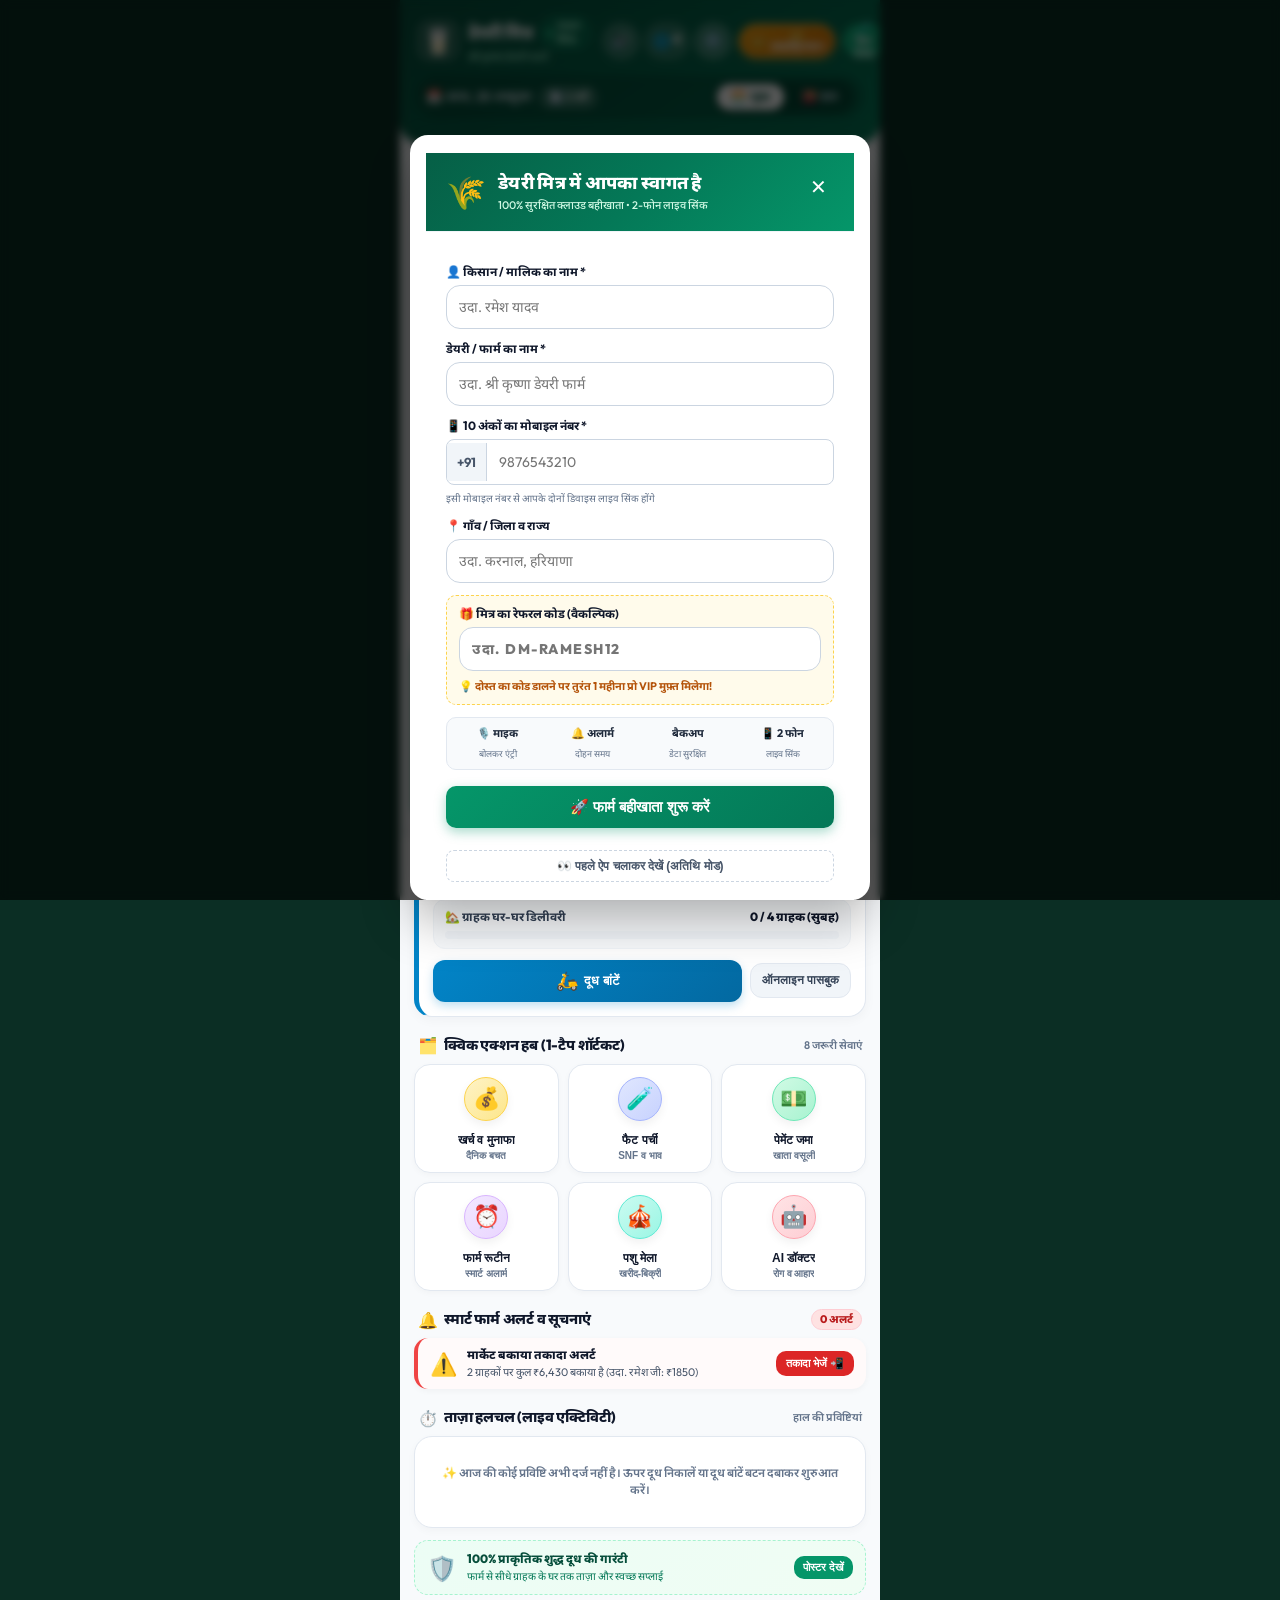
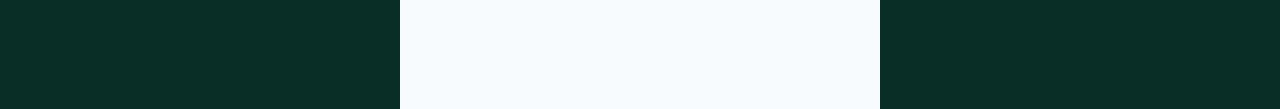
==== commit c7859a9f: "V8.2 V8.2" ====
--- a/index.html
+++ b/index.html
@@ -1,3593 +1,3691 @@
-<!DOCTYPE html>
-<html lang="hi">
-<head>
-  <meta charset="UTF-8">
-  <meta name="viewport" content="width=device-width, initial-scale=1.0, maximum-scale=1.0, user-scalable=no">
-  <title>डेयरी मित्र - दूध और पशु बहीखाता</title>
-  
-  <!-- PWA & Mobile Meta -->
-  <meta name="theme-color" content="#065f46">
-  <meta name="apple-mobile-web-app-capable" content="yes">
-  <meta name="apple-mobile-web-app-status-bar-style" content="black-translucent">
-  <link rel="manifest" href="manifest.json">
-  <link rel="icon" href="data:image/svg+xml,<svg xmlns='http://www.w3.org/2000/svg' viewBox='0 0 100 100'><text y='.9em' font-size='90'>🥛</text></svg>">
-  
-  <!-- Google Fonts: Outfit & Noto Sans Devanagari -->
-  <link rel="preconnect" href="https://fonts.googleapis.com">
-  <link rel="preconnect" href="https://fonts.gstatic.com" crossorigin>
-  <link href="https://fonts.googleapis.com/css2?family=Noto+Sans+Devanagari:wght@400;500;600;700;800&family=Outfit:wght@400;500;600;700;800&display=swap" rel="stylesheet">
-  
-  <link rel="stylesheet" href="styles.css?v=7.4">
-  <script>
-    // Force clear old cached SW assets so updates appear immediately
-    if ('caches' in window) {
-      caches.keys().then(keys => {
-        keys.forEach(k => {
-          if (k !== 'dairymitra-cache-v7.1') caches.delete(k);
-        });
-      });
-    }
-  </script>
-</head>
-<body>
-  <!-- App Container (Mobile viewport friendly) -->
-  <div class="mobile-app" id="app">
-    
-    <!-- Top Header -->
-    <header class="app-header">
-      <div class="header-main">
-        <div class="header-top-row">
-          <div class="brand">
-            <span class="brand-logo">🥛</span>
-            <div class="brand-text-wrap">
-              <div class="brand-title-row">
-                <h1 class="brand-name">डेयरी मित्र</h1>
-                <div class="cloud-sync-badge" id="cloudSyncBadge" title="2-डिवाइस लाइव क्लाउड सिंक सक्रिय">
-                  <span class="cloud-sync-dot"></span>
-                  <span class="cloud-sync-text" id="cloudSyncText">लाइव सिंक</span>
-                </div>
-                <span class="header-prime-badge hidden" id="headerPrimeBadge" title="डेयरी मित्र प्रो VIP सदस्य">👑 PRO VIP</span>
-              </div>
-              <p class="brand-tagline" id="farmNameDisplay">श्री कृष्णा डेयरी फार्म</p>
-            </div>
-          </div>
-
-          <div class="header-quick-utils">
-            <button class="icon-btn audio-toggle-btn" id="audioToggleBtn" title="आवाज़ चालू/बंद" aria-label="Audio Feedback">
-              <span id="audioIcon">🔊</span>
-            </button>
-            <button class="icon-btn lang-toggle-btn" id="langSwitchBtn" title="भाषा बदलें / Change Language" aria-label="Change Language">
-              <span class="lang-globe-icon">🌐</span>
-              <span id="headerLangBadge">हिं</span>
-            </button>
-            <button class="icon-btn settings-btn" id="settingsBtn" title="सेटिंग्स" aria-label="Settings">
-              ⚙️
-            </button>
-          </div>
-        </div>
-
-        <div class="header-pills-row">
-          <button class="pro-crown-btn" id="openProModalBtn" title="डेयरी मित्र प्रो सब्सक्रिप्शन (12 महीने या 1 महीना)">
-            <span class="crown-icon">👑</span>
-            <span id="proBtnText">सब्सक्रिप्शन</span>
-          </button>
-          <button class="fat-calc-pill-btn" id="openFatCalcBtn" title="फैट व SNF कैलकुलेटर">
-            <span>🧪 फैट टेस्ट</span>
-          </button>
-        </div>
-      </div>
-
-      <!-- Date & Shift Bar -->
-      <div class="shift-bar">
-        <div class="date-display-wrap">
-          <div class="date-display" id="currentDateDisplay">
-            📅 आज, 28 अक्टूबर
-          </div>
-          <button type="button" class="btn-reset-day" id="resetTodayBtn" title="आज के सभी काउंटर 0 करें (नया दिन शुरू)">
-            🔄 0 करें
-          </button>
-        </div>
-        <div class="shift-toggle-group">
-          <button class="shift-pill active" id="shiftMorningBtn" data-shift="morning">
-            🌅 सुबह
-          </button>
-          <button class="shift-pill" id="shiftEveningBtn" data-shift="evening">
-            🌇 शाम
-          </button>
-        </div>
-      </div>
-
-      <!-- Quick Numbers Strip -->
-      <div class="quick-stats-strip">
-        <div class="stat-cell">
-          <span class="stat-label">दूध निकला</span>
-          <span class="stat-val highlight" id="statProduced">0.0 <small>L</small></span>
-        </div>
-        <div class="stat-divider"></div>
-        <div class="stat-cell">
-          <span class="stat-label">दूध बिका</span>
-          <span class="stat-val" id="statDelivered">0.0 <small>L</small></span>
-        </div>
-        <div class="stat-divider"></div>
-        <div class="stat-cell">
-          <span class="stat-label">घर में बचा</span>
-          <span class="stat-val" id="statRemaining">0.0 <small>L</small></span>
-        </div>
-        <div class="stat-divider"></div>
-        <div class="stat-cell">
-          <span class="stat-label">आज का हिसाब</span>
-          <span class="stat-val rupee" id="statEarnings">₹0</span>
-        </div>
-      </div>
-
-      <!-- Trending Quick Action Shortcuts -->
-      <div class="trending-actions-bar">
-        <button type="button" class="trending-action-btn btn-trend-profit" id="openExpenseProfitBtn" title="आज का खर्च व शुद्ध मुनाफा">
-          <span class="btn-trend-icon">💰</span>
-          <span class="btn-trend-text">खर्च व मुनाफा</span>
-        </button>
-        <button type="button" class="trending-action-btn btn-trend-routine" id="openFarmRoutineBtn" title="स्मार्ट फार्म रूटीन व अलार्म">
-          <span class="btn-trend-icon">⏰</span>
-          <span class="btn-trend-text">फार्म रूटीन</span>
-        </button>
-        <button type="button" class="trending-action-btn btn-trend-purity" id="openPurityCertBtn" title="100% शुद्धता स्टेटस पोस्टर">
-          <span class="btn-trend-icon">🥛</span>
-          <span class="btn-trend-text">शुद्धता पोस्टर</span>
-        </button>
-        <button type="button" class="trending-action-btn btn-trend-mela" id="openPashuMelaBtn" title="डिजिटल पशु मेला (गाय/भैंस खरीद-बिक्री कार्ड)">
-          <span class="btn-trend-icon">🎪</span>
-          <span class="btn-trend-text">पशु मेला</span>
-        </button>
-        <button type="button" class="trending-action-btn btn-trend-pro" id="openProShortcutBtn" title="डेयरी मित्र प्रो सब्सक्रिप्शन (12 महीने या 1 महीना)">
-          <span class="btn-trend-icon">👑</span>
-          <span class="btn-trend-text">सब्सक्रिप्शन</span>
-        </button>
-      </div>
-    </header>
-
-    <!-- Global Voice Bar (Tap to Speak) -->
-    <section class="voice-assistant-card" id="voiceCard">
-      <div class="voice-btn-wrap">
-        <button class="voice-mic-btn" id="globalMicBtn" aria-label="बोलकर दर्ज करें">
-          <span class="mic-icon">🎙️</span>
-          <span class="mic-waves"></span>
-        </button>
-      </div>
-      <div class="voice-text-wrap">
-        <div class="voice-status" id="voiceStatus">माइक दबाकर बोलें या कोई भी सवाल पूछें</div>
-        <div class="voice-result" id="voiceResult">उदा. "आज लाली ने कितना दूध दिया" या "लाली 6 लीटर"</div>
-      </div>
-      <button class="voice-help-btn" id="voiceHelpBtn" title="मदद">❓</button>
-    </section>
-
-    <!-- AI Voice Assistant Answer Card (बोलकर पूछे गए सवालों का उत्तर) -->
-    <div class="ai-voice-reply-card hidden" id="aiVoiceReplyCard">
-      <div class="ai-voice-reply-icon">🤖</div>
-      <div class="ai-voice-reply-content">
-        <div class="ai-voice-reply-title" id="aiVoiceReplyTitle">AI मुंशी का उत्तर</div>
-        <div class="ai-voice-reply-text" id="aiVoiceReplyText"></div>
-      </div>
-      <button type="button" class="ai-voice-reply-close" id="closeAiVoiceReplyBtn" title="बंद करें">✕</button>
-    </div>
-
-    <!-- Audio Speech Feedback Toast -->
-    <div class="audio-toast hidden" id="audioToast">
-      <span class="audio-toast-icon">📢</span>
-      <span class="audio-toast-text" id="audioToastText">लाली का 6 लीटर दर्ज हो गया!</span>
-    </div>
-
-    <!-- MAIN VIEWS CONTAINER -->
-    <main class="main-content">
-
-      <!-- Prominent Pro Subscription Banner on Homepage -->
-      <div class="home-subscription-banner" id="homeSubscriptionBanner">
-        <div class="sub-banner-left">
-          <span class="sub-banner-crown">👑</span>
-          <div class="sub-banner-texts">
-            <div class="sub-banner-badge">डेयरी मित्र प्रो सब्सक्रिप्शन</div>
-            <h3 class="sub-banner-heading">2-डिवाइस मल्टी-फोन लाइव सिंक व असीमित पशु</h3>
-            <p class="sub-banner-desc">पूरे साल का प्लान केवल ₹33/माह (₹399/वर्ष) • तुरंत UPI एक्टिवेशन</p>
-          </div>
-        </div>
-        <div class="sub-banner-right">
-          <button type="button" class="btn-sub-banner-buy" id="btnBuyProHome">
-            ⚡ ₹399 में प्रो लें
-          </button>
-        </div>
-      </div>
-
-      <!-- ================= TAB 1: MILKING SHIFT (दूध निकाला) ================= -->
-      <!-- ================= TAB 0: COUNTRY DELIGHT EXECUTIVE HOMEPAGE (होम) ================= -->
-      <section class="view-tab active" id="viewHome">
-        <!-- 1. Country Delight Hero Greeting & Executive Farm Status Card -->
-        <div class="cd-hero-card">
-          <div class="cd-hero-top">
-            <div class="cd-hero-greeting-box">
-              <div class="cd-hero-chip" id="cdGreetingChip">
-                <span class="cd-chip-dot"></span> <span id="cdLiveShiftText">सुबह की शिफ्ट सक्रिय</span>
-              </div>
-              <div style="display: flex; align-items: center; gap: 8px; flex-wrap: wrap;">
-                <h2 class="cd-hero-greeting" id="cdHeroGreeting" style="margin: 0;">🌅 सुप्रभात, शुक्ला जी!</h2>
-                <span class="cd-subscriber-tag vip-member" id="cdHeroSubscriberTag">👑 PRO VIP MEMBER</span>
-              </div>
-              <p class="cd-hero-tagline" id="cdHeroTagline">✨ शुद्धता, ताज़गी व भरोसे का डिजिटल डेयरी प्रबंधन</p>
-            </div>
-            <div class="cd-hero-badges">
-              <span class="cd-pro-badge" id="cdProBadge" title="प्रो सब्सक्रिप्शन स्थिति">👑 VIP PRO</span>
-              <button type="button" class="cd-hero-settings-btn" id="cdHeroSettingsBtn" title="फार्म सेटिंग्स व प्रोफाइल">
-                ⚙️ सेटिंग्स
-              </button>
-            </div>
-          </div>
-
-          <!-- Hero Quick 3-CTA Strip -->
-          <div class="cd-hero-actions">
-            <button type="button" class="cd-hero-btn cd-btn-milking" id="cdHeroMilkingBtn">
-              <span class="cd-hero-btn-icon">🥛</span>
-              <span class="cd-hero-btn-text">दूध निकालें</span>
-            </button>
-            <button type="button" class="cd-hero-btn cd-btn-delivery" id="cdHeroDeliveryBtn">
-              <span class="cd-hero-btn-icon">🛵</span>
-              <span class="cd-hero-btn-text">दूध बांटें</span>
-            </button>
-            <button type="button" class="cd-hero-btn cd-btn-khata" id="cdHeroKhataBtn">
-              <span class="cd-hero-btn-icon">📒</span>
-              <span class="cd-hero-btn-text">खाता-बिल</span>
-            </button>
-          </div>
-        </div>
-
-        <!-- 2. Country Delight 4-Metric Business Snapshot Grid -->
-        <div class="cd-section-header">
-          <div class="cd-section-title-wrap">
-            <span class="cd-section-icon">📊</span>
-            <h3 class="cd-section-title">आज का डेयरी स्नैपशॉट</h3>
-          </div>
-          <span class="cd-section-badge" id="cdSnapshotDate">आज</span>
-        </div>
-
-        <div class="cd-snapshot-grid">
-          <!-- Card 1: Total Produced -->
-          <div class="cd-stat-card card-emerald" id="cdCardProduced" role="button" tabindex="0" title="दूध निकाला देखें">
-            <div class="cd-stat-header">
-              <span class="cd-stat-icon-wrap">🥛</span>
-              <span class="cd-stat-trend" id="cdProducedTrend">लाइव ↗</span>
-            </div>
-            <div class="cd-stat-number" id="cdStatProduced">0.0 <small>L</small></div>
-            <div class="cd-stat-name">कुल दूध उत्पादन</div>
-            <div class="cd-stat-sub" id="cdProducedBreakdown">सुबह: 0.0L • शाम: 0.0L</div>
-          </div>
-
-          <!-- Card 2: Milk Delivered -->
-          <div class="cd-stat-card card-blue" id="cdCardDelivered" role="button" tabindex="0" title="दूध वितरण देखें">
-            <div class="cd-stat-header">
-              <span class="cd-stat-icon-wrap">🛵</span>
-              <span class="cd-stat-progress-pill" id="cdDeliveredPct">0%</span>
-            </div>
-            <div class="cd-stat-number" id="cdStatDelivered">0.0 <small>L</small></div>
-            <div class="cd-stat-name">सप्लाई / वितरण</div>
-            <div class="cd-stat-sub" id="cdDeliveredSub">घर में बचा: 0.0 L</div>
-          </div>
-
-          <!-- Card 3: Today's Estimated Sales -->
-          <div class="cd-stat-card card-amber" id="cdCardSales" role="button" tabindex="0" title="बिक्री व हिसाब">
-            <div class="cd-stat-header">
-              <span class="cd-stat-icon-wrap">💵</span>
-              <span class="cd-stat-tag">आज की बिक्री</span>
-            </div>
-            <div class="cd-stat-number rupee" id="cdStatSales">₹0</div>
-            <div class="cd-stat-name">अनुमानित आमदनी</div>
-            <div class="cd-stat-sub" id="cdSalesSub">औसत भाव: ₹60/L</div>
-          </div>
-
-          <!-- Card 4: Total Market Dues -->
-          <div class="cd-stat-card card-rose" id="cdCardDues" role="button" tabindex="0" title="खाता वसूली देखें">
-            <div class="cd-stat-header">
-              <span class="cd-stat-icon-wrap">⏳</span>
-              <span class="cd-stat-tag tag-urgent">मार्केट बाकी</span>
-            </div>
-            <div class="cd-stat-number danger" id="cdStatDues">₹0</div>
-            <div class="cd-stat-name">कुल बकाया राशि</div>
-            <div class="cd-stat-sub" id="cdDuesSub">0 ग्राहकों पर शेष</div>
-          </div>
-        </div>
-
-        <!-- 3. Country Delight 8-Grid Quick Action Hub -->
-        <div class="cd-section-header">
-          <div class="cd-section-title-wrap">
-            <span class="cd-section-icon">⚡</span>
-            <h3 class="cd-section-title">क्विक एक्शन हब (1-टैप शॉर्टकट)</h3>
-          </div>
-          <span class="cd-section-hint">8 जरूरी सेवाएं</span>
-        </div>
-
-        <div class="cd-actions-hub-grid">
-          <!-- 1: Milking -->
-          <button type="button" class="cd-hub-tile tile-green" id="hubMilkingBtn">
-            <div class="cd-hub-icon-circle bg-circle-green">🥛</div>
-            <div class="cd-hub-title">दूध निकाला</div>
-            <div class="cd-hub-sub">पशु दोहन</div>
-          </button>
-
-          <!-- 2: Delivery -->
-          <button type="button" class="cd-hub-tile tile-blue" id="hubDeliveryBtn">
-            <div class="cd-hub-icon-circle bg-circle-blue">🛵</div>
-            <div class="cd-hub-title">दूध बांटा</div>
-            <div class="cd-hub-sub">घर सप्लाई</div>
-          </button>
-
-          <!-- 3: Payment Khata -->
-          <button type="button" class="cd-hub-tile tile-emerald" id="hubPaymentBtn">
-            <div class="cd-hub-icon-circle bg-circle-emerald">💵</div>
-            <div class="cd-hub-title">पेमेंट जमा</div>
-            <div class="cd-hub-sub">खाता वसूली</div>
-          </button>
-
-          <!-- 4: Fat Calculator -->
-          <button type="button" class="cd-hub-tile tile-indigo" id="hubFatBtn">
-            <div class="cd-hub-icon-circle bg-circle-indigo">🧪</div>
-            <div class="cd-hub-title">फैट पर्ची</div>
-            <div class="cd-hub-sub">SNF व भाव</div>
-          </button>
-
-          <!-- 5: Public Passbook Portal -->
-          <button type="button" class="cd-hub-tile tile-purple" id="hubPassbookBtn">
-            <div class="cd-hub-icon-circle bg-circle-purple">🌐</div>
-            <div class="cd-hub-title">ऑनलाइन पासबुक</div>
-            <div class="cd-hub-sub">ग्राहक वेब बिल</div>
-          </button>
-
-          <!-- 6: Profit & Expenses -->
-          <button type="button" class="cd-hub-tile tile-amber" id="hubProfitBtn">
-            <div class="cd-hub-icon-circle bg-circle-amber">💰</div>
-            <div class="cd-hub-title">खर्च व मुनाफा</div>
-            <div class="cd-hub-sub">दैनिक बचत</div>
-          </button>
-
-          <!-- 7: Pashu Mela -->
-          <button type="button" class="cd-hub-tile tile-teal" id="hubMelaBtn">
-            <div class="cd-hub-icon-circle bg-circle-teal">🎪</div>
-            <div class="cd-hub-title">पशु मेला</div>
-            <div class="cd-hub-sub">खरीद-बिक्री</div>
-          </button>
-
-          <!-- 8: AI Doctor / Advisory -->
-          <button type="button" class="cd-hub-tile tile-rose" id="hubDoctorBtn">
-            <div class="cd-hub-icon-circle bg-circle-rose">🤖</div>
-            <div class="cd-hub-title">AI डॉक्टर</div>
-            <div class="cd-hub-sub">रोग व आहार</div>
-          </button>
-        </div>
-
-        <!-- 4. Smart Priority Farm Alerts -->
-        <div class="cd-section-header">
-          <div class="cd-section-title-wrap">
-            <span class="cd-section-icon">🔔</span>
-            <h3 class="cd-section-title">स्मार्ट फार्म अलर्ट व सूचनाएं</h3>
-          </div>
-          <span class="cd-alert-counter" id="cdAlertCounter">0 अलर्ट</span>
-        </div>
-
-        <div class="cd-alerts-stack" id="cdAlertsStack">
-          <!-- Populated dynamically via renderHomeDashboard() -->
-        </div>
-
-        <!-- 5. Herd & Delivery Live Barometer -->
-        <div class="cd-section-header">
-          <div class="cd-section-title-wrap">
-            <span class="cd-section-icon">📈</span>
-            <h3 class="cd-section-title">फार्म संचालन बैरोमीटर</h3>
-          </div>
-          <span class="cd-section-hint">लाइव स्थिति</span>
-        </div>
-
-        <div class="cd-barometer-card">
-          <!-- Item 1: Cattle Milking Progress -->
-          <div class="cd-barometer-item">
-            <div class="cd-barometer-info">
-              <span class="cd-barometer-label">🐄 दुधारू पशु दोहन</span>
-              <span class="cd-barometer-value" id="cdBarometerCattle">0 / 0 पशु</span>
-            </div>
-            <div class="cd-progress-bar-bg">
-              <div class="cd-progress-bar-fill fill-emerald" id="cdBarometerCattleFill" style="width: 0%"></div>
-            </div>
-          </div>
-
-          <!-- Item 2: Customer Supply Progress -->
-          <div class="cd-barometer-item">
-            <div class="cd-barometer-info">
-              <span class="cd-barometer-label">🏡 ग्राहक घर-घर डिलीवरी</span>
-              <span class="cd-barometer-value" id="cdBarometerDelivery">0 / 0 ग्राहक</span>
-            </div>
-            <div class="cd-progress-bar-bg">
-              <div class="cd-progress-bar-fill fill-blue" id="cdBarometerDeliveryFill" style="width: 0%"></div>
-            </div>
-          </div>
-
-          <!-- Quality & Purity Assurance Banner (Country Delight Hallmark) -->
-          <div class="cd-purity-hallmark">
-            <span class="cd-hallmark-seal">🛡️</span>
-            <div class="cd-hallmark-text">
-              <strong>100% प्राकृतिक शुद्ध दूध की गारंटी</strong>
-              <p>फार्म से सीधे ग्राहक के घर तक ताज़ा और स्वच्छ सप्लाई</p>
-            </div>
-            <button type="button" class="btn-hallmark-cert" id="cdOpenPurityPosterBtn">पोस्टर देखें</button>
-          </div>
-        </div>
-
-        <!-- 6. Recent Live Farm Activity Stream -->
-        <div class="cd-section-header">
-          <div class="cd-section-title-wrap">
-            <span class="cd-section-icon">⏱️</span>
-            <h3 class="cd-section-title">ताज़ा हलचल (लाइव एक्टिविटी)</h3>
-          </div>
-          <span class="cd-section-hint" id="cdActivityCount">हाल की प्रविष्टियां</span>
-        </div>
-
-        <div class="cd-activity-card">
-          <div class="cd-activity-list" id="cdActivityList">
-            <!-- Populated dynamically via renderHomeDashboard() -->
-          </div>
-        </div>
-
-        <!-- 7. Country Delight VIP Pro Club Card -->
-        <div class="cd-vip-club-card" id="cdVipCard">
-          <div class="cd-vip-glow"></div>
-          <div class="cd-vip-content">
-            <div class="cd-vip-top">
-              <span class="cd-vip-crown">👑</span>
-              <div>
-                <span class="cd-vip-badge">DAIRYMITRA VIP CLUB</span>
-                <h4 class="cd-vip-title">2-फ़ोन लाइव सिंक व असीमित पशु</h4>
-              </div>
-            </div>
-            <p class="cd-vip-desc">घर या दुकान के दूसरे फ़ोन से लाइव सिंक करें, असीमित ग्राहक जोड़ें और ऑटो-क्लाउड बैकअप पाएं।</p>
-            <div class="cd-vip-footer">
-              <div class="cd-vip-price">₹399 <span>/वर्ष (केवल ₹33/माह)</span></div>
-              <button type="button" class="cd-vip-btn" id="cdVipUpgradeBtn">⚡ अपग्रेड करें</button>
-            </div>
-          </div>
-        </div>
-      </section>
-
-      <!-- ================= TAB 1: MILKING / PURCHASE SHIFT (दूध निकाला / खरीद) ================= -->
-      <section class="view-tab" id="viewMilking">
-        <div class="view-header">
-          <div>
-            <h2 class="view-title" id="tabMilkingTitle">🥛 पशुओं का दूध</h2>
-            <p class="view-subtitle" id="milkingShiftLabel">सुबह की शिफ्ट की एंट्री करें</p>
-          </div>
-          <div class="view-header-btns">
-            <button class="action-btn-small btn-animal-cal-header" id="openAnimalCalFromMilkingBtn" title="पशुओं का 30-दिन दूध कैलेंडर व AI औसत देखें">
-              📅 दूध कैलेंडर
-            </button>
-            <button class="action-btn-small btn-fat-header" id="openFatCalcFromMilkingBtn" title="फैट व SNF कैलकुलेटर">
-              🧪 फैट पर्ची
-            </button>
-            <button class="action-btn-small" id="openAddAnimalModalBtn">
-              ➕ नया पशु
-            </button>
-            <button class="action-btn-small hidden" id="openAddSupplierModalBtn" title="नया दूध सप्लायर / किसान जोड़ें">
-              ➕ नया सप्लायर
-            </button>
-          </div>
-        </div>
-
-        <!-- Hybrid Mode Inward Switcher (अपने पशु vs दूध खरीद) -->
-        <div class="inward-mode-toggle hidden" id="inwardModeToggle">
-          <button type="button" class="inward-toggle-pill active" id="toggleOwnCattleBtn">🥛 अपने पशु (दोहन)</button>
-          <button type="button" class="inward-toggle-pill" id="togglePurchaseBtn">📥 किसानों से खरीद (संकलन)</button>
-        </div>
-
-        <!-- Animal Milking Cards Grid -->
-        <div class="cards-list" id="milkingCardsList">
-          <!-- Rendered dynamically via JavaScript -->
-        </div>
-
-        <!-- Milk Purchase from Suppliers Cards Grid -->
-        <div class="cards-list hidden" id="purchaseCardsList">
-          <!-- Rendered dynamically via JavaScript -->
-        </div>
-      </section>
-
-      <!-- ================= TAB 2: MILK DELIVERY (दूध बांटा) ================= -->
-      <section class="view-tab" id="viewDelivery">
-        <div class="view-header">
-          <div>
-            <h2 class="view-title">🛵 दूध वितरण (घर-घर)</h2>
-            <p class="view-subtitle" id="deliveryShiftLabel">आज के ग्राहकों की सप्लाई लिस्ट</p>
-          </div>
-          <button class="action-btn-small" id="openAddCustomerModalBtn">
-            ➕ नया ग्राहक
-          </button>
-        </div>
-
-        <!-- Delivery Progress Card -->
-        <div class="delivery-progress-card">
-          <div class="progress-info">
-            <span id="deliveryCountLabel">कुल 0 में से 0 को दिया गया</span>
-            <span class="progress-pct" id="deliveryPctLabel">0%</span>
-          </div>
-          <div class="progress-bar-bg">
-            <div class="progress-bar-fill" id="deliveryProgressBar" style="width: 0%"></div>
-          </div>
-          <div class="bulk-actions">
-            <button class="chip-btn" id="markAllDeliveredBtn">⚡ सबको दिया (All OK)</button>
-          </div>
-        </div>
-
-        <!-- Customers Delivery List -->
-        <div class="cards-list" id="deliveryCardsList">
-          <!-- Rendered dynamically via JavaScript -->
-        </div>
-      </section>
-
-      <!-- ================= TAB 3: KHATA & BILLING (ग्राहक खाता) ================= -->
-      <section class="view-tab" id="viewKhata">
-        <div class="view-header">
-          <div>
-            <h2 class="view-title">📒 ग्राहक खाता व बिलिंग</h2>
-            <p class="view-subtitle">30-दिन कैलेंडर, हाज़िरी व Excel रिपोर्ट</p>
-          </div>
-          <div class="view-header-btns">
-            <button class="action-btn-small btn-excel-top" id="exportAllMonthlyExcelBtn" title="पूरे माह की Excel (.xls) शीट डाउनलोड करें">
-              📊 पूरे माह का Excel (.xls)
-            </button>
-          </div>
-        </div>
-
-        <!-- Month Navigation & Excel Download Bar -->
-        <div class="khata-quick-bar">
-          <div class="khata-month-selector">
-            <button class="month-nav-btn" id="khataPrevMonthBtn" title="पिछला महीना">◀</button>
-            <span class="khata-current-month" id="khataCurrentMonthLabel">अक्टूबर 2026</span>
-            <button class="month-nav-btn" id="khataNextMonthBtn" title="अगला महीना">▶</button>
-          </div>
-          <button class="btn-khata-excel" id="exportAllMonthlyExcelBtn2" title="पूरे महीने का दूध व बिल एक्सेल (.xls) में डाउनलोड करें">
-            📊 Excel (.xls) डाउनलोड
-          </button>
-        </div>
-
-        <!-- Khata Mode Switcher (Visible in Vendor and Hybrid modes) -->
-        <div class="khata-mode-toggle-bar hidden" id="khataModeToggleBar">
-          <button type="button" class="khata-toggle-tab active" id="tabCustKhataBtn">
-            👥 ग्राहक खाता (पैसे लेने हैं)
-          </button>
-          <button type="button" class="khata-toggle-tab" id="tabSupplierKhataBtn">
-            🤝 किसान/सप्लायर खाता (पैसे देने हैं)
-          </button>
-        </div>
-
-        <!-- Outstanding Dues Banner -->
-        <div class="dues-banner">
-          <div class="dues-icon">💰</div>
-          <div class="dues-details">
-            <span class="dues-title" id="khataDuesBannerTitle">मार्केट में कुल बकाया राशि</span>
-            <span class="dues-amount" id="totalPendingDues">₹0</span>
-          </div>
-          <button class="dues-btn" id="filterPendingOnlyBtn">सिर्फ बकाया देखें</button>
-        </div>
-
-        <!-- Customer Ledger Cards List -->
-        <div class="cards-list" id="customerKhataList">
-          <!-- Rendered dynamically via JavaScript -->
-        </div>
-
-        <!-- Supplier / Farmer Ledger Cards List (Payable) -->
-        <div class="cards-list hidden" id="supplierKhataList">
-          <!-- Rendered dynamically via JavaScript -->
-        </div>
-      </section>
-
-            <!-- ================= TAB 4B: DEDICATED SUPPLIER REGISTER & LEDGER (सप्लायर खाता) ================= -->
-      <section class="view-tab" id="viewSupplier">
-        <div class="view-header">
-          <div>
-            <h2 class="view-title">🤝 किसान / सप्लायर खाता</h2>
-            <p class="view-subtitle">दूध खरीद संकलन, 30-दिन कैलेंडर, पासबुक व भुगतान</p>
-          </div>
-          <div class="view-header-btns">
-            <button class="action-btn-small" id="openAddSupplierFromTabBtn" title="नया दूध सप्लायर / किसान जोड़ें">
-              ➕ नया सप्लायर
-            </button>
-          </div>
-        </div>
-
-        <!-- Month Navigation Bar -->
-        <div class="khata-quick-bar">
-          <div class="khata-month-selector">
-            <button class="month-nav-btn" id="suppKhataPrevMonthBtn" title="पिछला महीना">◀</button>
-            <span class="khata-current-month" id="suppKhataCurrentMonthLabel">अक्टूबर 2026</span>
-            <button class="month-nav-btn" id="suppKhataNextMonthBtn" title="अगला महीना">▶</button>
-          </div>
-          <button class="btn-khata-excel" id="exportSupplierExcelBtn" title="सप्लायर खरीद एक्सेल (.xls) डाउनलोड करें">
-            📊 Excel (.xls) डाउनलोड
-          </button>
-        </div>
-
-        <!-- Outstanding Payable Dues Banner -->
-        <div class="dues-banner supplier-dues-banner" style="background: linear-gradient(135deg, #fff5f5 0%, #fee2e2 100%); border: 1.5px solid #fecaca; border-left: 5px solid #dc2626; box-shadow: 0 4px 14px rgba(220, 38, 38, 0.08);">
-          <div class="dues-icon">🤝</div>
-          <div class="dues-details">
-            <span class="dues-title" style="color: #7f1d1d; font-size: 13px; font-weight: 700;">किसानों को कुल देय बकाया (Payable)</span>
-            <span class="dues-amount danger" id="supplierTotalPayableDues" style="color: #991b1b !important; font-size: 26px !important; font-weight: 900 !important; letter-spacing: -0.5px; display: block; line-height: 1.2;">₹0</span>
-          </div>
-          <button class="dues-btn" style="background: #dc2626; color: #ffffff !important; border: none; font-weight: 800; padding: 8px 14px; border-radius: 9999px; box-shadow: 0 2px 6px rgba(220, 38, 38, 0.25); cursor: pointer;" id="filterSupplierPendingBtn">सिर्फ बाकी देखें</button>
-        </div>
-
-        <!-- Supplier Dedicated Ledger Cards List -->
-        <div class="cards-list" id="supplierDedicatedList">
-          <!-- Rendered dynamically via JavaScript -->
-        </div>
-      </section>
-
-      <!-- ================= TAB 4: CATTLE REGISTER (पशु व गर्भाधान डायरी) ================= -->
-      <section class="view-tab" id="viewCattle">
-        <div class="view-header">
-          <div>
-            <h2 class="view-title">🐄 फार्म के पशु व गर्भाधान</h2>
-            <p class="view-subtitle">गाय-भैंसों का रिकॉर्ड और डिलीवरी ट्रैकर</p>
-          </div>
-          <div class="view-header-btns">
-            <button class="action-btn-small btn-animal-cal-header" id="openAnimalCalFromCattleBtn" title="पशु दूध कैलेंडर व AI औसत देखें">
-              📅 दूध कैलेंडर
-            </button>
-            <button class="action-btn-small btn-ai-primary" id="openAddBreedingModalBtn" title="नया सीमन या गर्भाधान दर्ज करें">
-              🤰 सीमन / AI
-            </button>
-            <button class="action-btn-small btn-pashu-mela-header" id="openPashuMelaHeaderBtn" title="डिजिटल पशु मेला - बिकाऊ गाय व भैंस विज्ञापन">
-              🎪 पशु मेला
-            </button>
-            <button class="action-btn-small" id="addCattleFromTabBtn" title="नया पशु जोड़ें">
-              ➕ नया पशु
-            </button>
-          </div>
-        </div>
-
-        <!-- Breeding Urgent Alerts Banner (हीट चेक, पीडी चेक, ड्राई-ऑफ, डिलीवरी अलर्ट) -->
-        <div class="breeding-alerts-container hidden" id="breedingAlertsContainer">
-          <div class="breeding-alerts-header">
-            <span class="breeding-alert-badge">🔔 जरूरी गर्भाधान अलर्ट्स</span>
-            <span class="breeding-alert-count" id="breedingAlertCount">0</span>
-          </div>
-          <div class="breeding-alerts-list" id="breedingAlertsList">
-            <!-- Rendered dynamically via JavaScript -->
-          </div>
-        </div>
-
-        <!-- Cattle Filter Tabs -->
-        <div class="pill-filter-bar">
-          <button class="filter-pill active" data-filter="all">सभी (<span id="countAllCattle">0</span>)</button>
-          <button class="filter-pill" data-filter="milking">दूध दे रही (<span id="countMilkingCattle">0</span>)</button>
-          <button class="filter-pill" data-filter="pregnant">🤰 गाभिन व AI (<span id="countPregnantCattle">0</span>)</button>
-          <button class="filter-pill" data-filter="dry">सूखी (<span id="countDryCattle">0</span>)</button>
-        </div>
-
-        <!-- Cattle Cards List -->
-        <div class="cards-list" id="cattleRegisterList">
-          <!-- Rendered dynamically via JavaScript -->
-        </div>
-      </section>
-
-      <!-- ================= TAB 5: AI PASHU MITRA (पशु मित्र) ================= -->
-      <section class="view-tab" id="viewDoctor">
-        <div class="view-header">
-          <div>
-            <h2 class="view-title">🤖 पशु मित्र AI सलाहकार</h2>
-            <p class="view-subtitle">रोग, खुराक और दूध बढ़ाने की मुफ्त सलाह</p>
-          </div>
-        </div>
-
-        <!-- Question Input Card -->
-        <div class="ai-query-box">
-          <label for="aiQuestionInput" class="ai-input-label">अपनी भाषा में कोई भी सवाल पूछें या बोलें:</label>
-          <div class="ai-input-row">
-            <textarea id="aiQuestionInput" placeholder="जैसे: 'गाय का दूध कैसे बढ़ाएं?' या 'भैंस के खुर में घाव है क्या करें?'" rows="2"></textarea>
-            <button class="ai-mic-btn" id="aiMicBtn" title="बोलकर पूछें">🎙️</button>
-          </div>
-          <button class="primary-btn ai-ask-btn" id="aiAskBtn">
-            ✨ सलाह पाएं (Ask AI)
-          </button>
-        </div>
-
-        <!-- AI Response Box -->
-        <div class="ai-answer-card hidden" id="aiAnswerCard">
-          <div class="ai-answer-header">
-            <span class="ai-badge">💡 पशु मित्र की सलाह</span>
-            <button class="speak-answer-btn" id="speakAnswerBtn" title="सुनें">🔊 बोलकर सुनाओ</button>
-          </div>
-          <div class="ai-answer-body" id="aiAnswerBody">
-            <!-- Dynamic answer -->
-          </div>
-        </div>
-
-        <!-- Quick Help Topics Chips -->
-        <div class="quick-topics-section">
-          <h3 class="section-heading">अक्सर पूछे जाने वाले सवाल (1-टैप में जानें):</h3>
-          <div class="quick-topic-chips">
-            <button class="topic-chip" data-query="आज का दिन पशुओं के लिए कैसा है और मौसम के अनुसार क्या सावधानी रखें?">🌤️ आज का दिन व पशु देखभाल</button>
-            <button class="topic-chip" data-query="कौन सी पशु गाभिन है और किसकी डिलीवरी होने वाली है?">🤰 गाभिन व प्रसव स्थिति</button>
-            <button class="topic-chip" data-query="दूध का फैट और मात्रा कैसे बढ़ाएं?">🥛 दूध और फैट बढ़ाने के उपाय</button>
-            <button class="topic-chip" data-query="थनैल (Mastitis) रोग के लक्षण और घरेलू उपचार">🩺 थनैल (Mastitis) से बचाव</button>
-            <button class="topic-chip" data-query="पेट फूलना (अफारा) और दस्त का तुरंत घरेलू इलाज क्या है?">💨 अफारा व पेट फूलने का इलाज</button>
-            <button class="topic-chip" data-query="गाभिन गाय को क्या खुराक देनी चाहिए?">🤰 गाभिन पशु का संतुलित आहार</button>
-            <button class="topic-chip" data-query="सीमन लगाने का सही समय (AM-PM नियम) क्या है?">🧬 सीमन लगवाने का सही समय</button>
-            <button class="topic-chip" data-query="पशु को पेट के कीड़े (Deworming) की दवा कब और कैसे दें?">🪱 पेट के कीड़े (Deworming)</button>
-            <button class="topic-chip" data-query="हरा चारा और दाने का सही अनुपात क्या होना चाहिए?">🌾 दाना और चारे का सही हिसाब</button>
-            <button class="topic-chip" data-query="खुरपका-मुंहपका (FMD) का टीका कब लगाना चाहिए?">💉 टीकाकरण का सही समय</button>
-          </div>
-        </div>
-      </section>
-
-    </main>
-
-    <!-- Bottom Navigation Bar -->
-    <nav class="bottom-nav">
-      <button class="nav-item active" data-tab="viewHome">
-        <span class="nav-icon">🏠</span>
-        <span class="nav-label">होम</span>
-      </button>
-      <button class="nav-item" data-tab="viewMilking">
-        <span class="nav-icon" id="bottomNavMilkingIcon">🥛</span>
-        <span class="nav-label" id="bottomNavMilkingLabel">दूध निकाला</span>
-      </button>
-      <button class="nav-item" data-tab="viewDelivery">
-        <span class="nav-icon">🛵</span>
-        <span class="nav-label">दूध बांटा</span>
-      </button>
-      <button class="nav-item" data-tab="viewKhata" id="bottomNavKhataBtn">
-        <span class="nav-icon" id="bottomNavKhataIcon">📒</span>
-        <span class="nav-label" id="bottomNavKhataLabel">खाता-बिल</span>
-      </button>
-      <button class="nav-item" data-tab="viewCattle" id="bottomNavTab5Btn">
-        <span class="nav-icon" id="bottomNavCattleIcon">🐄</span>
-        <span class="nav-label" id="bottomNavCattleLabel">पशु</span>
-      </button>
-      <button class="nav-item" data-tab="viewDoctor">
-        <span class="nav-icon">🤖</span>
-        <span class="nav-label">सलाहकार</span>
-      </button>
-    </nav>
-
-  </div> <!-- End Mobile App -->
-
-  
-  
-  <!-- ================= SUPPLIER 30-DAY ATTENDANCE & PURCHASE CALENDAR MODAL ================= -->
-  <div class="modal-backdrop hidden" id="supplierCalendarModal" style="z-index: 135;">
-    <div class="modal-card modal-cal-card" style="max-height: 90vh; display: flex; flex-direction: column;">
-      <div class="modal-header modal-cal-header-bg">
-        <div class="cal-header-info" style="display: flex; align-items: center; gap: 10px;">
-          <span style="font-size: 28px; background: rgba(255,255,255,0.2); border-radius: 50%; padding: 4px 8px;">🤝</span>
-          <div>
-            <h3 class="cal-modal-title" id="suppCalSupplierName" style="color: #ffffff; margin: 0; font-size: 16px;">रामकिशन (किसान)</h3>
-            <p class="cal-modal-sub" id="suppCalSubTitle" style="color: #a7f3d0; margin: 2px 0 0; font-size: 11px;">दूध खरीद हाज़िरी व 30-दिन पर्ची</p>
-          </div>
-        </div>
-        <button class="modal-close-btn" id="closeSupplierCalendarModalBtn">✕</button>
-      </div>
-
-      <!-- Month Selector Bar in Modal -->
-      <div class="cal-month-nav-bar" style="display: flex; justify-content: space-between; align-items: center; padding: 10px 14px; background: #f8fafc; border-bottom: 1px solid #e2e8f0;">
-        <button type="button" class="month-nav-btn" id="suppCalPrevMonthBtn">◀</button>
-        <span class="cal-month-heading" id="suppCalMonthLabel" style="font-weight: 800; font-size: 14px; color: #0f172a;">अक्टूबर 2026</span>
-        <button type="button" class="month-nav-btn" id="suppCalNextMonthBtn">▶</button>
-      </div>
-
-      <!-- Monthly Summary KPI Strip -->
-      <div class="cal-kpi-strip" style="display: grid; grid-template-columns: repeat(4, 1fr); padding: 10px; background: #ffffff; border-bottom: 1px solid #e2e8f0; text-align: center; gap: 4px;">
-        <div class="cal-kpi-cell">
-          <span style="font-size: 10px; color: #64748b; font-weight: 700; display: block;">कुल दूध</span>
-          <span style="font-size: 13px; font-weight: 900; color: #047857;" id="suppCalTotalLitres">0.0 L</span>
-        </div>
-        <div class="cal-kpi-cell">
-          <span style="font-size: 10px; color: #64748b; font-weight: 700; display: block;">खरीद भाव</span>
-          <span style="font-size: 13px; font-weight: 900; color: #0f172a;" id="suppCalRate">₹48/L</span>
-        </div>
-        <div class="cal-kpi-cell">
-          <span style="font-size: 10px; color: #64748b; font-weight: 700; display: block;">कुल बिल</span>
-          <span style="font-size: 13px; font-weight: 900; color: #059669;" id="suppCalTotalBill">₹0</span>
-        </div>
-        <div class="cal-kpi-cell">
-          <span style="font-size: 10px; color: #64748b; font-weight: 700; display: block;">बकाया देय</span>
-          <span style="font-size: 13px; font-weight: 900; color: #dc2626;" id="suppCalPendingDues">₹0</span>
-        </div>
-      </div>
-
-      <!-- 30-Day Daily Grid / Table -->
-      <div class="cal-modal-body" style="flex: 1; overflow-y: auto; padding: 10px 14px;">
-        <div class="cal-table-wrap">
-          <table class="cal-attendance-table" id="suppCalTable" style="width: 100%; border-collapse: collapse; font-size: 12px;">
-            <thead>
-              <tr style="background: #f1f5f9; text-align: center;">
-                <th style="padding: 6px 4px;">तारीख</th>
-                <th style="padding: 6px 4px;">सुबह</th>
-                <th style="padding: 6px 4px;">शाम</th>
-                <th style="padding: 6px 4px;">कुल दूध</th>
-                <th style="padding: 6px 4px;">भाव</th>
-                <th style="padding: 6px 4px;">रुपये</th>
-              </tr>
-            </thead>
-            <tbody id="suppCalTableBody">
-              <!-- Dynamically populated -->
-            </tbody>
-          </table>
-        </div>
-      </div>
-
-      <!-- Footer Actions -->
-      <div class="cal-footer-actions" style="display: flex; gap: 8px; padding: 12px 14px; background: #f8fafc; border-top: 1px solid #e2e8f0;">
-        <button type="button" class="btn-cal-share-wa" id="suppCalShareWaBtn" style="flex: 1; background: #25d366; color: #fff; border: none; border-radius: 10px; padding: 8px; font-size: 12px; font-weight: 800; cursor: pointer;">
-          💬 WhatsApp खरीद पर्ची भेजें
-        </button>
-        <button type="button" class="btn-cal-passbook" id="suppCalOpenPassbookBtn" style="background: #064e3b; color: #fff; border: none; border-radius: 10px; padding: 8px 12px; font-size: 12px; font-weight: 800; cursor: pointer;">
-          🌐 पासबुक
-        </button>
-      </div>
-    </div>
-  </div>
-
-  <!-- ================= ONLINE PASSBOOK HUB SELECTOR MODAL ================= -->
-  <div class="modal-backdrop hidden" id="passbookHubModal" style="z-index: 135;">
-    <div class="modal-card" style="max-height: 85vh; display: flex; flex-direction: column;">
-      <div class="modal-header">
-        <div style="display: flex; align-items: center; gap: 8px;">
-          <span style="font-size: 24px;">🌐</span>
-          <div>
-            <h3 class="modal-title" style="margin: 0; font-size: 16px;">डिजिटल ऑनलाइन पासबुक हब</h3>
-            <p style="font-size: 11px; color: #64748b; margin: 1px 0 0;">1-क्लिक में ग्राहक या किसान की लाइव पासबुक खोलें व शेयर करें</p>
-          </div>
-        </div>
-        <button class="modal-close-btn" id="closePassbookHubModalBtn">✕</button>
-      </div>
-
-      <!-- Tab Switcher (Customer vs Supplier) -->
-      <div class="khata-mode-toggle-bar" id="passbookHubToggleBar" style="margin: 10px 14px 4px;">
-        <button type="button" class="khata-toggle-tab active" id="pbHubCustTabBtn">
-          👥 ग्राहक पासबुक (Customer)
-        </button>
-        <button type="button" class="khata-toggle-tab" id="pbHubSuppTabBtn">
-          🤝 किसान/सप्लायर पासबुक
-        </button>
-      </div>
-
-      <div class="modal-body" style="flex: 1; overflow-y: auto; padding: 10px 14px;">
-        <!-- Customer Passbook List -->
-        <div id="pbHubCustList" style="display: flex; flex-direction: column; gap: 8px;">
-          <!-- Dynamically populated -->
-        </div>
-
-        <!-- Supplier Passbook List -->
-        <div id="pbHubSuppList" class="hidden" style="display: flex; flex-direction: column; gap: 8px;">
-          <!-- Dynamically populated -->
-        </div>
-      </div>
-    </div>
-  </div>
-
-  <!-- ================= ADD / EDIT MILK SUPPLIER MODAL ================= -->
-  <div class="modal-backdrop hidden" id="addSupplierModal" style="z-index: 135;">
-    <div class="modal-card">
-      <div class="modal-header">
-        <h3 class="modal-title" id="supplierModalTitle">➕ नया दूध सप्लायर / किसान जोड़ें</h3>
-        <button class="modal-close-btn" id="closeSupplierModalBtn">✕</button>
-      </div>
-      <form class="modal-body" id="addSupplierForm">
-        <input type="hidden" id="editSupplierId" value="">
-        <div class="form-group">
-          <label for="suppName" class="form-label">सप्लायर / किसान का नाम *</label>
-          <input type="text" id="suppName" class="form-control" placeholder="उदा. रामकिशन किसान" required>
-        </div>
-        <div class="form-row">
-          <div class="form-group flex-1">
-            <label for="suppPhone" class="form-label">मोबाइल नंबर</label>
-            <input type="tel" id="suppPhone" class="form-control" placeholder="उदा. 9812345678">
-          </div>
-          <div class="form-group flex-1">
-            <label for="suppVillage" class="form-label">गाँव / पता</label>
-            <input type="text" id="suppVillage" class="form-control" placeholder="उदा. रामपुर">
-          </div>
-        </div>
-        <div class="form-row">
-          <div class="form-group flex-1">
-            <label for="suppRate" class="form-label">खरीद भाव (₹/लीटर) *</label>
-            <input type="number" id="suppRate" class="form-control" placeholder="48" step="0.5" required>
-          </div>
-          <div class="form-group flex-1">
-            <label for="suppRateType" class="form-label">भाव प्रकार</label>
-            <select id="suppRateType" class="form-control">
-              <option value="fixed">फिक्स भाव (₹/L)</option>
-              <option value="fat">फैट आधारित चार्ट</option>
-            </select>
-          </div>
-        </div>
-        <div class="form-row">
-          <div class="form-group flex-1">
-            <label for="suppQuotaMorning" class="form-label">सुबह अनुमानित दूध (L)</label>
-            <input type="number" id="suppQuotaMorning" class="form-control" placeholder="20" step="0.5">
-          </div>
-          <div class="form-group flex-1">
-            <label for="suppQuotaEvening" class="form-label">शाम अनुमानित दूध (L)</label>
-            <input type="number" id="suppQuotaEvening" class="form-control" placeholder="15" step="0.5">
-          </div>
-        </div>
-        <div class="modal-actions-row">
-          <button type="button" class="btn-secondary" id="cancelSupplierBtn">रद्द करें</button>
-          <button type="submit" class="btn-primary" id="saveSupplierBtn">💾 सप्लायर सुरक्षित करें</button>
-        </div>
-      </form>
-    </div>
-  </div>
-
-  <!-- ================= SUPPLIER PAYMENT MODAL ================= -->
-  <div class="modal-backdrop hidden" id="supplierPaymentModal" style="z-index: 135;">
-    <div class="modal-card">
-      <div class="modal-header">
-        <h3 class="modal-title">💵 किसान / सप्लायर को भुगतान</h3>
-        <button class="modal-close-btn" id="closeSupplierPaymentModalBtn">✕</button>
-      </div>
-      <form class="modal-body" id="supplierPaymentForm">
-        <input type="hidden" id="paySupplierId" value="">
-        <div class="form-group">
-          <label class="form-label">सप्लायर / किसान</label>
-          <div id="paySupplierName" style="font-size: 15px; font-weight: 800; color: #064e3b; padding: 6px 0;"></div>
-        </div>
-        <div class="form-group">
-          <label class="form-label">वर्तमान कुल बकाया देय राशि</label>
-          <div id="paySupplierDueLabel" style="font-size: 18px; font-weight: 900; color: #dc2626; padding: 4px 0;">₹0</div>
-        </div>
-        <div class="form-group">
-          <label for="paySupplierAmount" class="form-label">भुगतान राशि (₹) *</label>
-          <input type="number" id="paySupplierAmount" class="form-control" placeholder="उदा. 2000" required>
-        </div>
-        <div class="modal-actions-row">
-          <button type="button" class="btn-secondary" id="cancelSupplierPaymentBtn">रद्द करें</button>
-          <button type="submit" class="btn-primary" id="saveSupplierPaymentBtn">✔ भुगतान दर्ज करें</button>
-        </div>
-      </form>
-    </div>
-  </div>
-
-  <!-- ================= MODALS ================= -->
-
-  <!-- Modal: Add / Edit Animal -->
-  <div class="modal-backdrop hidden" id="animalModal">
-    <div class="modal-card">
-      <div class="modal-header">
-        <h3 class="modal-title" id="animalModalTitle">🐄 नया पशु जोड़ें</h3>
-        <button class="modal-close-btn" id="closeAnimalModalBtn">✕</button>
-      </div>
-      <form id="animalForm" class="modal-body">
-        <input type="hidden" id="animalId">
-        <input type="hidden" id="animalPhotoData">
-
-        <!-- Photo Picker -->
-        <div class="photo-picker-section">
-          <div class="photo-preview-box" id="animalPhotoBox">
-            <span class="photo-placeholder-icon" id="animalPlaceholderIcon">🐄</span>
-            <img src="" id="animalPhotoPreview" class="photo-preview-img hidden" alt="पशु फोटो">
-          </div>
-          <div class="photo-picker-actions">
-            <label class="btn-choose-photo" for="animalPhotoInput">
-              📸 कैमरा या गैलरी से फोटो लगाएं
-            </label>
-            <input type="file" id="animalPhotoInput" accept="image/*" class="hidden-file-input">
-            <button type="button" class="btn-remove-photo hidden" id="removeAnimalPhotoBtn">❌ फोटो हटाएं</button>
-          </div>
-        </div>
-
-        <div class="form-group">
-          <label>पशु का प्रकार चुनिए:</label>
-          <div class="radio-pill-group">
-            <label class="radio-pill">
-              <input type="radio" name="animalType" value="cow" checked>
-              <span>🐄 गाय (Cow)</span>
-            </label>
-            <label class="radio-pill">
-              <input type="radio" name="animalType" value="buffalo">
-              <span>🐃 भैंस (Buffalo)</span>
-            </label>
-          </div>
-        </div>
-
-        <div class="form-group">
-          <label for="animalName">पशु का नाम या टैग नंबर *</label>
-          <input type="text" id="animalName" placeholder="जैसे: लाली, भूरी, टैग 101" required>
-        </div>
-
-        <div class="form-group">
-          <label for="animalBreed">नस्ल (Breed)</label>
-          <select id="animalBreed">
-            <option value="मुर्रा">मुर्रा (Murrah)</option>
-            <option value="गिर">गिर (Gir)</option>
-            <option value="साहीवाल">साहीवाल (Sahiwal)</option>
-            <option value="HF / संकर">HF / संकर (Cross)</option>
-            <option value="जर्सी">जर्सी (Jersey)</option>
-            <option value="देसी">देसी (Desi)</option>
-          </select>
-        </div>
-
-        <div class="form-group">
-          <label>वर्तमान स्थिति:</label>
-          <div class="radio-pill-group">
-            <label class="radio-pill">
-              <input type="radio" name="animalStatus" value="milking" checked>
-              <span>🥛 दूध दे रही</span>
-            </label>
-            <label class="radio-pill">
-              <input type="radio" name="animalStatus" value="pregnant">
-              <span>🤰 गाभिन</span>
-            </label>
-            <label class="radio-pill">
-              <input type="radio" name="animalStatus" value="dry">
-              <span>🍂 सूखी (ड्राई)</span>
-            </label>
-          </div>
-        </div>
-
-        <!-- Smart AI Average Milk Note (Manual input removed as requested) -->
-        <input type="hidden" id="animalExpectedYield" value="0">
-        <div style="background: linear-gradient(135deg, #f0fdf4 0%, #ecfdf5 100%); border: 1.5px solid #86efac; border-radius: 8px; padding: 10px 12px; margin-top: 6px; margin-bottom: 8px;">
-          <div style="font-weight: 700; color: #166534; font-size: 13px; display: flex; align-items: center; gap: 6px;">
-            <span>🤖</span> <span>AI स्मार्ट औसत दूध ट्रैकर</span>
-          </div>
-          <p style="margin: 4px 0 0 0; font-size: 11px; color: #15803d; line-height: 1.4;">
-            औसत दूध भरने की ज़रूरत नहीं है! ऐप हर रोज़ के दूध दोहन (सुबह + शाम) के वास्तविक रिकॉर्ड से खुद-ब-खुद इस पशु का सटीक लाइव औसत दूध और ट्रेंड निकालेगा।
-          </p>
-        </div>
-
-        <div class="modal-actions">
-          <button type="button" class="btn-danger-outline hidden" id="deleteAnimalBtn">🗑️ हटाएं</button>
-          <button type="button" class="btn-secondary" id="cancelAnimalModalBtn">रद्द करें</button>
-          <button type="submit" class="btn-primary" id="saveAnimalBtn">💾 सुरक्षित करें</button>
-        </div>
-      </form>
-    </div>
-  </div>
-
-  <!-- Modal: Add / Edit Customer -->
-  <div class="modal-backdrop hidden" id="customerModal">
-    <div class="modal-card">
-      <div class="modal-header">
-        <h3 class="modal-title" id="customerModalTitle">👤 नया ग्राहक जोड़ें</h3>
-        <button class="modal-close-btn" id="closeCustomerModalBtn">✕</button>
-      </div>
-      <form id="customerForm" class="modal-body">
-        <input type="hidden" id="customerId">
-        <input type="hidden" id="custPhotoData">
-
-        <!-- Photo Picker -->
-        <div class="photo-picker-section">
-          <div class="photo-preview-box" id="custPhotoBox">
-            <span class="photo-placeholder-icon" id="custPlaceholderIcon">👤</span>
-            <img src="" id="custPhotoPreview" class="photo-preview-img hidden" alt="ग्राहक फोटो">
-          </div>
-          <div class="photo-picker-actions">
-            <label class="btn-choose-photo" for="custPhotoInput">
-              📸 ग्राहक की फोटो लगाएं
-            </label>
-            <input type="file" id="custPhotoInput" accept="image/*" class="hidden-file-input">
-            <button type="button" class="btn-remove-photo hidden" id="removeCustPhotoBtn">❌ फोटो हटाएं</button>
-          </div>
-        </div>
-
-        <div class="form-group">
-          <label for="custName">ग्राहक का नाम *</label>
-          <input type="text" id="custName" placeholder="जैसे: रमेश जी, शर्मा जी" required>
-        </div>
-
-        <div class="form-group">
-          <label for="custPhone">मोबाइल नंबर (WhatsApp के लिए) *</label>
-          <input type="tel" id="custPhone" placeholder="10 अंकों का नंबर (उदा. 9876543210)" required pattern="[0-9]{10}">
-        </div>
-
-        <div class="form-group">
-          <label for="custAddress">पता या मकान नंबर</label>
-          <input type="text" id="custAddress" placeholder="जैसे: गली नं 2, मकान 45">
-        </div>
-
-        <div class="form-row">
-          <div class="form-group flex-1">
-            <label for="custQuotaMorning">सुबह का दूध (L)</label>
-            <input type="number" step="0.5" id="custQuotaMorning" value="1.0" min="0">
-          </div>
-          <div class="form-group flex-1">
-            <label for="custQuotaEvening">शाम का दूध (L)</label>
-            <input type="number" step="0.5" id="custQuotaEvening" value="1.0" min="0">
-          </div>
-        </div>
-
-        <div class="form-group" id="custSyncMonthQuotaGroup" style="margin-top: 2px; margin-bottom: 12px; background: #f0fdf4; padding: 8px 12px; border-radius: 6px; border: 1px solid #86efac;">
-          <label style="display: flex; align-items: center; gap: 8px; font-size: 12px; font-weight: 600; color: #166534; cursor: pointer; margin: 0;">
-            <input type="checkbox" id="custSyncMonthQuota" style="width: 16px; height: 16px; accent-color: #16a34a; cursor: pointer;">
-            <span>📅 चालू माह के हाज़िरी कैलेंडर में भी यह नया कोटा लागू करें</span>
-          </label>
-        </div>
-
-        <div class="form-group">
-          <label for="custRate">दूध का भाव (₹ प्रति लीटर)</label>
-          <input type="number" id="custRate" value="60" min="10">
-        </div>
-
-        <div class="form-group">
-          <label for="custInitialDues">पिछला पुराना बकाया (यदि कोई हो तो ₹)</label>
-          <input type="number" id="custInitialDues" value="0" min="0">
-        </div>
-
-        <div class="modal-actions">
-          <button type="button" class="btn-danger-outline hidden" id="deleteCustBtn">🗑️ हटाएं</button>
-          <button type="button" class="btn-secondary" id="cancelCustomerModalBtn">रद्द करें</button>
-          <button type="submit" class="btn-primary" id="saveCustomerBtn">💾 ग्राहक सेव करें</button>
-        </div>
-      </form>
-    </div>
-  </div>
-
-  <!-- Modal: Record Payment (पैसे जमा करें) -->
-  <div class="modal-backdrop hidden" id="paymentModal">
-    <div class="modal-card">
-      <div class="modal-header">
-        <h3 class="modal-title">💵 भुगतान दर्ज करें</h3>
-        <button class="modal-close-btn" id="closePaymentModalBtn">✕</button>
-      </div>
-      <form id="paymentForm" class="modal-body">
-        <input type="hidden" id="payCustomerId">
-        
-        <div class="payment-info-box">
-          <div class="payee-name" id="payCustomerName">रमेश जी</div>
-          <div class="payee-due">वर्तमान बकाया: <strong id="payCustomerDue" class="text-danger">₹1,800</strong></div>
-        </div>
-
-        <div class="form-group">
-          <label for="payAmount">जमा की गई राशि (₹) *</label>
-          <input type="number" id="payAmount" placeholder="रकम लिखें" required min="1">
-        </div>
-
-        <div class="form-group">
-          <label>भुगतान का माध्यम:</label>
-          <div class="radio-pill-group">
-            <label class="radio-pill">
-              <input type="radio" name="payMode" value="cash" checked>
-              <span>💵 नकद (Cash)</span>
-            </label>
-            <label class="radio-pill">
-              <input type="radio" name="payMode" value="upi">
-              <span>📱 PhonePe / GPay (UPI)</span>
-            </label>
-          </div>
-        </div>
-
-        <div class="form-group">
-          <label for="payNote">नोट (वैकल्पिक)</label>
-          <input type="text" id="payNote" placeholder="जैसे: 15 तारीख का हिसाब">
-        </div>
-
-        <div class="modal-actions">
-          <button type="button" class="btn-secondary" id="cancelPaymentModalBtn">रद्द करें</button>
-          <button type="submit" class="btn-primary">✅ जमा दर्ज करें</button>
-        </div>
-      </form>
-    </div>
-  </div>
-
-  <!-- Modal: Legacy Rates Settings -->
-  <div class="modal-backdrop hidden" id="legacySettingsModal">
-    <div class="modal-card">
-      <div class="modal-header">
-        <h3 class="modal-title">⚙️ फार्म सेटिंग्स</h3>
-        <button class="modal-close-btn" id="closeLegacySettingsModalBtn">✕</button>
-      </div>
-      <form id="settingsForm" class="modal-body">
-        <div class="form-group">
-          <label for="settingFarmName">डेयरी / फार्म का नाम</label>
-          <input type="text" id="settingFarmName" value="श्री कृष्णा डेयरी फार्म">
-        </div>
-        <div class="form-group">
-          <label for="settingDefaultRate">डिफ़ॉल्ट दूध का भाव (₹/लीटर)</label>
-          <input type="number" id="settingDefaultRate" value="60">
-        </div>
-        <div class="form-group">
-          <label for="settingUpiId">आपकी UPI ID (QR व WhatsApp बिल में जाने के लिए)</label>
-          <input type="text" id="settingUpiId" placeholder="उदा. 9876543210@paytm या @ybl">
-        </div>
-        <div class="form-row">
-          <div class="form-group flex-1">
-            <label for="settingFatRate">प्रति फैट भाव (₹/Point)</label>
-            <input type="number" step="0.1" id="settingFatRate" value="8.0" min="1">
-          </div>
-          <div class="form-group flex-1">
-            <label for="settingSnfRate">प्रति SNF भाव (₹/Point, 0 = सिर्फ फैट)</label>
-            <input type="number" step="0.1" id="settingSnfRate" value="0.0" min="0">
-          </div>
-        </div>
-        <div class="form-group">
-          <label for="settingOwnerPhone">आपका मोबाइल नंबर</label>
-          <input type="tel" id="settingOwnerPhone" placeholder="10 अंकों का नंबर">
-        </div>
-        <div class="modal-actions">
-          <button type="button" class="btn-danger-outline" id="resetDataBtn">⚠️ डेटा रीसेट</button>
-          <button type="submit" class="btn-primary">💾 सेटिंग्स सेव करें</button>
-        </div>
-      </form>
-    </div>
-  </div>
-
-  <!-- Modal: Voice Help Instructions -->
-  <div class="modal-backdrop hidden" id="voiceHelpModal">
-    <div class="modal-card">
-      <div class="modal-header">
-        <h3 class="modal-title">🎙️ वॉयस असिस्टेंट कैसे बोलें?</h3>
-        <button class="modal-close-btn" id="closeVoiceHelpModalBtn">✕</button>
-      </div>
-      <div class="modal-body">
-        <p class="help-desc">माइक का बटन दबाएं और बिल्कुल अपनी देसी भाषा में सवाल पूछें या एंट्री करें:</p>
-        <ul class="voice-help-list">
-          <li><strong>पशु का दूध पूछने के लिए:</strong><br><em>"आज लाली ने कितना दूध दिया टोटल सुबह-शाम मिला के?"</em> या <em>"लाली का इस महीने का दूध कितना है?"</em></li>
-          <li><strong>कुल दूध व टॉप पशु पूछने के लिए:</strong><br><em>"आज सारे पशुओं को मिलाकर कुल कितना दूध हुआ?"</em> या <em>"किस पशु ने सबसे ज्यादा दूध दिया?"</em></li>
-          <li><strong>ग्राहक का दूध व हिसाब पूछने के लिए:</strong><br><em>"शर्मा जी के यहाँ कल कितना दूध गया?"</em> या <em>"इस महीने वर्मा जी का कितना दूध गया और कितना टोटल हिसाब हो गया?"</em></li>
-          <li><strong>दूध की एंट्री करने के लिए:</strong><br><em>"लाली 6 लीटर"</em> या <em>"रमेश जी 2 लीटर"</em> या <em>"शर्मा जी का नागा"</em></li>
-          <li><strong>नया पशु बोलकर जोड़ने के लिए:</strong><br><em>"नया पशु जोड़ो गंगा साहीवाल गाय 8 लीटर"</em> या <em>"नई भैंस जोड़ो चमेली 10 लीटर"</em> या <em>"नया पशु जोड़ो"</em></li>
-          <li><strong>नया ग्राहक बोलकर जोड़ने के लिए:</strong><br><em>"नया ग्राहक जोड़ो सुरेश जी 2 लीटर भाव 65"</em> या <em>"नया कस्टमर जोड़ो महेश 3 लीटर"</em> या <em>"नया ग्राहक जोड़ो"</em></li>
-          <li><strong>डॉक्टर सलाह व गर्भाधान:</strong><br><em>"गाय का फैट कैसे बढ़ाएं?"</em> या <em>"लाली कब ब्याएगी?"</em></li>
-        </ul>
-        <p class="help-note">💡 AI मुंशी आपकी भाषा सुनकर तुरंत हिसाब निकालेगा और बोलकर सुनाएगा!</p>
-      </div>
-      <div class="modal-actions">
-        <button type="button" class="btn-primary" id="gotVoiceHelpBtn">समझ गया, ठीक है 👍</button>
-      </div>
-    </div>
-  </div>
-
-  <!-- Modal: Record AI / Insemination (सीमन दर्ज करें) -->
-  <div class="modal-backdrop hidden" id="breedingModal">
-    <div class="modal-card">
-      <div class="modal-header">
-        <h3 class="modal-title" id="breedingModalTitle">🤰 नया सीमन / AI दर्ज करें</h3>
-        <button class="modal-close-btn" id="closeBreedingModalBtn">✕</button>
-      </div>
-      <form id="breedingForm" class="modal-body">
-        <input type="hidden" id="breedingEditId">
-        
-        <div class="form-group">
-          <label for="breedingAnimalSelect">पशु चुनिए *</label>
-          <select id="breedingAnimalSelect" required>
-            <!-- Options populated dynamically -->
-          </select>
-        </div>
-
-        <div class="form-group">
-          <label for="breedingDate">सीमन / गर्भाधान की तारीख *</label>
-          <input type="date" id="breedingDate" required>
-        </div>
-
-        <!-- Live Calculated Timeline Preview Box -->
-        <div class="breeding-calc-preview" id="breedingCalcPreview">
-          <div class="calc-preview-title">📊 संभावित तारीखें (ऑटोमैटिक गणना):</div>
-          <div class="calc-preview-grid">
-            <div class="calc-item">
-              <span class="calc-label">21 दिन हीट चेक:</span>
-              <span class="calc-val" id="prevHeatCheckDate">-</span>
-            </div>
-            <div class="calc-item">
-              <span class="calc-label">गर्भ जांच (PD):</span>
-              <span class="calc-val" id="prevPdDate">-</span>
-            </div>
-            <div class="calc-item">
-              <span class="calc-label">दूध बंद (ड्राई):</span>
-              <span class="calc-val" id="prevDryDate">-</span>
-            </div>
-            <div class="calc-item highlight">
-              <span class="calc-label">🍼 संभावित डिलीवरी:</span>
-              <span class="calc-val" id="prevCalvingDate">-</span>
-            </div>
-          </div>
-        </div>
-
-        <div class="form-group">
-          <label for="breedingSemenDetails">सीमन स्ट्रॉ / बुल का नाम (वैकल्पिक)</label>
-          <input type="text" id="breedingSemenDetails" placeholder="जैसे: मुर्रा 4055, साहीवाल A2 बुल">
-        </div>
-
-        <div class="form-row">
-          <div class="form-group flex-1">
-            <label for="breedingDoctorName">डॉक्टर / AI वर्कर का नाम</label>
-            <input type="text" id="breedingDoctorName" placeholder="उदा. डॉ. शर्मा">
-          </div>
-          <div class="form-group flex-1">
-            <label for="breedingDoctorPhone">डॉक्टर का फोन नंबर</label>
-            <input type="tel" id="breedingDoctorPhone" placeholder="10 अंक">
-          </div>
-        </div>
-
-        <div class="form-group">
-          <label for="breedingNotes">विशेष नोट (वैकल्पिक)</label>
-          <input type="text" id="breedingNotes" placeholder="जैसे: सुबह 10 बजे सीमन लगा">
-        </div>
-
-        <div class="modal-actions">
-          <button type="button" class="btn-secondary" id="cancelBreedingModalBtn">रद्द करें</button>
-          <button type="submit" class="btn-primary" id="saveBreedingBtn">💾 सीमन सुरक्षित करें</button>
-        </div>
-      </form>
-    </div>
-  </div>
-
-  <!-- Modal: Breeding Timeline & Milestones (गर्भाधान व डिलीवरी टाइमलाइन) -->
-  <div class="modal-backdrop hidden" id="breedingDetailsModal">
-    <div class="modal-card modal-lg">
-      <div class="modal-header">
-        <h3 class="modal-title" id="timelineModalTitle">🤰 गर्भाधान व डिलीवरी टाइमलाइन</h3>
-        <button class="modal-close-btn" id="closeBreedingDetailsBtn">✕</button>
-      </div>
-      <div class="modal-body" id="breedingDetailsContent">
-        <!-- Populated dynamically via JavaScript -->
-      </div>
-    </div>
-  </div>
-
-  <!-- Modal: Calving Registration (डिलीवरी दर्ज करें) -->
-  <div class="modal-backdrop hidden" id="calvingModal">
-    <div class="modal-card">
-      <div class="modal-header">
-        <h3 class="modal-title">🎉 बधाई हो! प्रसव (डिलीवरी) दर्ज करें</h3>
-        <button class="modal-close-btn" id="closeCalvingModalBtn">✕</button>
-      </div>
-      <form id="calvingForm" class="modal-body">
-        <input type="hidden" id="calvingAnimalId">
-        <input type="hidden" id="calvingBreedingId">
-
-        <div class="calving-hero-banner">
-          <span class="calving-hero-icon">🍼</span>
-          <div class="calving-hero-text">
-            <strong id="calvingAnimalName">पशु</strong> ने बच्चे को जन्म दिया!
-          </div>
-        </div>
-
-        <div class="form-group">
-          <label for="calvingDate">ब्याने की तारीख *</label>
-          <input type="date" id="calvingDate" required>
-        </div>
-
-        <div class="form-group">
-          <label>जन्म लिए बच्चे (Calf) का प्रकार चुनें:</label>
-          <div class="radio-pill-group" id="calfGenderRadioGroup">
-            <!-- Options dynamically populated based on cow / buffalo -->
-          </div>
-        </div>
-
-        <div class="form-group">
-          <label for="calvingInitialYield">दैनिक अनुमानित दूध (लीटर/दिन) *</label>
-          <input type="number" step="0.5" id="calvingInitialYield" value="8.0" min="0" required>
-        </div>
-
-        <div class="form-group">
-          <label for="calvingNotes">नोट (वैकल्पिक)</label>
-          <input type="text" id="calvingNotes" placeholder="जैसे: जेर 2 घंटे में गिर गई, बच्चा स्वस्थ है">
-        </div>
-
-        <div class="modal-actions">
-          <button type="button" class="btn-secondary" id="cancelCalvingModalBtn">रद्द करें</button>
-          <button type="submit" class="btn-primary">🎉 डिलीवरी दर्ज करें व दूध चालू करें</button>
-        </div>
-      </form>
-    </div>
-  </div>
-
-  <!-- Modal: FAT & SNF Calculator (फैट व SNF कैलकुलेटर) -->
-  <div class="modal-backdrop hidden" id="fatCalcModal">
-    <div class="modal-card modal-lg">
-      <div class="modal-header">
-        <h3 class="modal-title">🧪 फैट (FAT) व SNF कैलकुलेटर</h3>
-        <button class="modal-close-btn" id="closeFatCalcModalBtn">✕</button>
-      </div>
-      <div class="modal-body">
-        <!-- Animal Selector Dropdown (Only Farm Animals) -->
-        <div class="form-group">
-          <label for="fatCalcSelect">पशु चुनें *</label>
-          <select id="fatCalcSelect" class="form-select">
-            <!-- Populated dynamically via JS with Farm Animals only -->
-          </select>
-        </div>
-
-        <!-- Milk Type & Quantity -->
-        <div class="form-row">
-          <div class="form-group flex-1">
-            <label>दूध का प्रकार:</label>
-            <div class="radio-pill-group">
-              <label class="radio-pill">
-                <input type="radio" name="fatMilkType" value="buffalo" checked>
-                <span>🐃 भैंस</span>
-              </label>
-              <label class="radio-pill">
-                <input type="radio" name="fatMilkType" value="cow">
-                <span>🐄 गाय</span>
-              </label>
-            </div>
-          </div>
-          <div class="form-group flex-1">
-            <label for="fatCalcLitres">दूध मात्रा (लीटर) *</label>
-            <input type="number" step="0.5" id="fatCalcLitres" value="5.0" min="0.1" required>
-          </div>
-        </div>
-
-        <!-- Fat % Input with Quick Chips -->
-        <div class="form-group">
-          <div class="label-row">
-            <label for="fatCalcInput">फैट (FAT %):</label>
-            <span class="value-highlight" id="fatValDisplay">6.5%</span>
-          </div>
-          <div class="stepper-input-row">
-            <button type="button" class="mini-step-btn" id="fatMinusBtn">➖</button>
-            <input type="number" step="0.1" id="fatCalcInput" value="6.5" min="1" max="15">
-            <button type="button" class="mini-step-btn" id="fatPlusBtn">➕</button>
-          </div>
-          <div class="quick-chips-row fat-chips">
-            <button type="button" class="chip-sm" data-fat="3.5">3.5 (गाय)</button>
-            <button type="button" class="chip-sm" data-fat="4.5">4.5</button>
-            <button type="button" class="chip-sm" data-fat="6.0">6.0 (भैंस)</button>
-            <button type="button" class="chip-sm" data-fat="6.5">6.5</button>
-            <button type="button" class="chip-sm" data-fat="7.0">7.0</button>
-            <button type="button" class="chip-sm" data-fat="8.0">8.0</button>
-          </div>
-        </div>
-
-        <!-- Testing Method Toggle: CLR vs Direct SNF -->
-        <div class="form-group">
-          <div class="label-row">
-            <label>परीक्षण विधि (Testing Mode):</label>
-            <div class="test-method-toggles">
-              <button type="button" class="method-pill active" id="methodClrBtn">लैक्टोमीटर (CLR)</button>
-              <button type="button" class="method-pill" id="methodSnfBtn">सीधा SNF %</button>
-            </div>
-          </div>
-
-          <!-- CLR Input -->
-          <div id="clrInputContainer">
-            <div class="stepper-input-row">
-              <button type="button" class="mini-step-btn" id="clrMinusBtn">➖</button>
-              <input type="number" step="0.5" id="clrCalcInput" value="28.5" min="15" max="36">
-              <button type="button" class="mini-step-btn" id="clrPlusBtn">➕</button>
-            </div>
-            <div class="quick-chips-row clr-chips">
-              <button type="button" class="chip-sm" data-clr="26.0">26.0</button>
-              <button type="button" class="chip-sm" data-clr="28.0">28.0</button>
-              <button type="button" class="chip-sm" data-clr="29.0">29.0</button>
-              <button type="button" class="chip-sm" data-clr="30.0">30.0</button>
-            </div>
-          </div>
-
-          <!-- Direct SNF Input (hidden by default) -->
-          <div id="snfInputContainer" class="hidden">
-            <div class="stepper-input-row">
-              <button type="button" class="mini-step-btn" id="snfMinusBtn">➖</button>
-              <input type="number" step="0.05" id="snfCalcInput" value="8.8" min="5" max="12">
-              <button type="button" class="mini-step-btn" id="snfPlusBtn">➕</button>
-            </div>
-          </div>
-        </div>
-
-        <!-- Pricing Rate Setting per Fat Point -->
-        <div class="form-row">
-          <div class="form-group flex-1">
-            <label for="fatRateFactorInput">प्रति फैट भाव (₹/Point)</label>
-            <input type="number" step="0.1" id="fatRateFactorInput" value="8.0">
-          </div>
-          <div class="form-group flex-1">
-            <label for="snfRateFactorInput">प्रति SNF भाव (₹/Point)</label>
-            <input type="number" step="0.1" id="snfRateFactorInput" value="0.0">
-          </div>
-        </div>
-
-        <!-- Live Calculation Output Banner -->
-        <div class="fat-result-card" id="fatCalcResultCard">
-          <div class="fat-result-header">
-            <span class="fat-result-title">📊 टेस्टिंग रिपोर्ट व भाव</span>
-            <span class="quality-badge badge-quality-good" id="fatQualityBadge">🟢 शुद्ध दूध</span>
-          </div>
-          <div class="fat-result-grid">
-            <div class="fat-res-cell">
-              <span class="fat-res-lbl">एस.एन.एफ (SNF)</span>
-              <span class="fat-res-val" id="resSnfVal">8.98%</span>
-            </div>
-            <div class="fat-res-cell">
-              <span class="fat-res-lbl">भाव (Rate/L)</span>
-              <span class="fat-res-val rate-green" id="resRateVal">₹52.00</span>
-            </div>
-            <div class="fat-res-cell full-width">
-              <span class="fat-res-lbl">कुल देय राशि (Total Payout)</span>
-              <span class="fat-res-total" id="resTotalVal">₹260.00</span>
-            </div>
-          </div>
-          <div class="adulteration-alert hidden" id="adulterationAlert">
-            ⚠️ <strong>चेतावनी:</strong> SNF सामान्य से कम है! पानी मिलावट की आशंका है।
-          </div>
-        </div>
-
-        <!-- Modal Actions -->
-        <div class="fat-actions-grid">
-          <button type="button" class="btn-slip-action generate-slip-btn" id="generateSlipBtn">
-            🧾 दूध पर्ची देखें
-          </button>
-          <button type="button" class="btn-slip-action whatsapp-slip-btn" id="sendWhatsAppSlipBtn">
-            💬 WhatsApp पर्ची
-          </button>
-          <button type="button" class="btn-slip-action save-test-btn" id="saveTestRecordBtn">
-            💾 टेस्ट सेव करें
-          </button>
-        </div>
-
-        <!-- Recent Tests Section inside Modal -->
-        <div class="recent-tests-section">
-          <div class="recent-tests-title">
-            <span>📋 आज के टेस्ट रिकॉर्ड (<span id="testCountLabel">0</span>)</span>
-            <button type="button" class="btn-clear-tests" id="clearTestsBtn">साफ करें</button>
-          </div>
-          <div class="recent-tests-list" id="recentTestsList">
-            <!-- Dynamically populated -->
-          </div>
-        </div>
-
-      </div>
-    </div>
-  </div>
-
-  <!-- Modal: Thermal Milk Slip Receipt (डिजिटल दूध पर्ची) -->
-  <div class="modal-backdrop hidden" id="milkSlipModal">
-    <div class="modal-card">
-      <div class="modal-header">
-        <h3 class="modal-title">🧾 डिजिटल दूध संकलन पर्ची</h3>
-        <button class="modal-close-btn" id="closeMilkSlipModalBtn">✕</button>
-      </div>
-      <div class="modal-body">
-        <div class="thermal-receipt" id="thermalReceiptBox">
-          <!-- Populated dynamically via JS -->
-        </div>
-        <div class="modal-actions">
-          <button type="button" class="btn-secondary" id="copySlipTextBtn">📋 पर्ची कॉपी करें</button>
-          <button type="button" class="btn-primary btn-whatsapp" id="shareSlipWaBtn">💬 WhatsApp भेजें</button>
-        </div>
-      </div>
-    </div>
-  </div>
-
-  <!-- Modal: Customer 30-Day Milk Calendar (ग्राहक 30-दिन दूध कैलेंडर व हाज़िरी) -->
-  <div class="modal-backdrop hidden" id="customerCalendarModal">
-    <div class="modal-card modal-lg">
-      <div class="modal-header">
-        <h3 class="modal-title">📅 30-दिन दूध कैलेंडर व हाज़िरी</h3>
-        <button class="modal-close-btn" id="closeCustomerCalendarModalBtn">✕</button>
-      </div>
-      <div class="modal-body">
-        <!-- Customer Info Strip -->
-        <div class="calendar-cust-header" id="calendarCustHeader">
-          <!-- Populated dynamically via JS -->
-        </div>
-
-        <!-- Month Navigation Bar -->
-        <div class="calendar-month-nav">
-          <button class="month-nav-btn" id="calPrevMonthBtn" title="पिछला महीना">◀ पिछला</button>
-          <div class="calendar-month-title-wrap">
-            <span class="calendar-month-title" id="calMonthTitle">अक्टूबर 2026</span>
-          </div>
-          <button class="month-nav-btn" id="calNextMonthBtn" title="अगला महीना">अगला ▶</button>
-        </div>
-
-        <!-- Monthly Stats Highlights -->
-        <div class="cal-stats-grid">
-          <div class="cal-stat-card">
-            <span class="cal-stat-icon">🥛</span>
-            <div class="cal-stat-info">
-              <span class="cal-stat-label">कुल दूध</span>
-              <strong class="cal-stat-val" id="calStatTotalLitres">0.0 L</strong>
-            </div>
-          </div>
-          <div class="cal-stat-card">
-            <span class="cal-stat-icon">🟢</span>
-            <div class="cal-stat-info">
-              <span class="cal-stat-label">दूध दिया</span>
-              <strong class="cal-stat-val text-green" id="calStatDeliveredDays">0 दिन</strong>
-            </div>
-          </div>
-          <div class="cal-stat-card">
-            <span class="cal-stat-icon">🔴</span>
-            <div class="cal-stat-info">
-              <span class="cal-stat-label">नागा (छुट्टी)</span>
-              <strong class="cal-stat-val text-red" id="calStatNagaDays">0 दिन</strong>
-            </div>
-          </div>
-          <div class="cal-stat-card">
-            <span class="cal-stat-icon">💰</span>
-            <div class="cal-stat-info">
-              <span class="cal-stat-label">माह का बिल</span>
-              <strong class="cal-stat-val text-gold" id="calStatMonthBill">₹0</strong>
-            </div>
-          </div>
-        </div>
-
-        <!-- Naga Alert Highlight (Shows exact dates with zero milk) -->
-        <div class="naga-alert-banner" id="calNagaAlertBanner">
-          <!-- Populated dynamically -->
-        </div>
-
-        <!-- Legend Indicator -->
-        <div class="cal-legend">
-          <span class="legend-item"><span class="legend-dot dot-delivered"></span> दिया (दूध)</span>
-          <span class="legend-item"><span class="legend-dot dot-skipped"></span> नागा (0L)</span>
-          <span class="legend-item"><span class="legend-dot dot-custom"></span> बदला हुआ</span>
-          <span class="legend-item"><span class="legend-dot dot-unrecorded"></span> बिना एंट्री (खाली)</span>
-          <span class="legend-item"><span class="legend-dot dot-future"></span> आने वाले दिन</span>
-        </div>
-
-        <!-- 30-Day Grid -->
-        <div class="calendar-grid-container">
-          <div class="calendar-weekdays-row">
-            <span>रवि</span><span>सोम</span><span>मंगल</span><span>बुध</span><span>गुरु</span><span>शुक्र</span><span>शनि</span>
-          </div>
-          <div class="calendar-days-grid" id="calendarDaysGrid">
-            <!-- 1 to 31 day cells populated dynamically -->
-          </div>
-        </div>
-
-        <p class="cal-tip-text">💡 किसी भी तारीख पर टैप करके उस दिन का सुबह/शाम का दूध या नागा तुरंत बदल सकते हैं।</p>
-
-        <!-- Action Buttons -->
-        <div class="modal-actions-stack">
-          <button type="button" class="btn-passbook-banner" id="openCustLivePassbookBtn" title="ग्राहक के फोन में लाइव खुलने वाली डिजिटल पासबुक खोलें या WhatsApp लिंक भेजें">
-            🌐 ग्राहक की ऑनलाइन पासबुक (Live Passbook Portal)
-          </button>
-          <button type="button" class="btn-primary btn-whatsapp" id="sendWaCalendarStatementBtn">
-            💬 WhatsApp 30-दिन हाज़िरी भेजें (विवाद खत्म)
-          </button>
-          <div class="actions-split-row">
-            <button type="button" class="btn-primary" id="openCustomerStatementPdfBtn" style="background: #0284c7; font-weight: 700;" title="फोन में आसानी से खुलने वाली PDF पर्ची देखें">
-              📄 PDF / डिजिटल बिल पर्ची
-            </button>
-            <button type="button" class="btn-secondary" id="downloadSingleCustXlsBtn" style="background: #ecfdf5; border-color: #a7f3d0; color: #065f46; font-weight: 700;" title="असली Excel (.xls) फाइल डाउनलोड करें">
-              📊 Excel (.xls) फाइल
-            </button>
-          </div>
-          <div class="actions-split-row" style="margin-top: 4px;">
-            <button type="button" class="btn-secondary" id="syncCalQuotaBtn" title="माह के सभी दिनों में ग्राहक का तय कोटा भरें" style="font-size: 11px;">
-              ⚡ कोटा अनुसार रीसेट करें
-            </button>
-            <button type="button" class="btn-secondary" id="downloadSingleCustCsvBtn" style="font-size: 11px;">
-              📥 साधारण CSV
-            </button>
-          </div>
-        </div>
-      </div>
-    </div>
-  </div>
-
-  <!-- Modal: Customer 30-Day Digital & PDF Bill Statement (ग्राहक 30-दिन डिजिटल बिल व PDF पर्ची) -->
-  <div class="modal-backdrop hidden" id="customerStatementModal" style="z-index: 130;">
-    <div class="modal-card modal-lg printable-statement-modal">
-      <div class="modal-header no-print">
-        <h3 class="modal-title">📄 30-दिन डिजिटल बिल व PDF पर्ची</h3>
-        <button class="modal-close-btn" id="closeCustomerStatementModalBtn">✕</button>
-      </div>
-      <div class="modal-body" style="padding: 12px;">
-        <!-- Top Action Bar for mobile -->
-        <div class="statement-top-actions no-print">
-          <button type="button" class="btn-primary" id="statementSavePdfBtn" style="flex: 1; min-width: 140px; background: #0284c7; font-size: 13px;">
-            📥 PDF सेव करें / प्रिंट
-          </button>
-          <button type="button" class="btn-primary btn-whatsapp" id="statementShareWaBtn" style="flex: 1; min-width: 140px; font-size: 13px;">
-            💬 WhatsApp भेजें
-          </button>
-          <button type="button" class="btn-primary" id="statementOpenPassbookBtn" style="flex: 1; min-width: 130px; background: #059669; font-size: 13px;" title="लाइव ऑनलाइन पासबुक खोलें">
-            🌐 पासबुक
-          </button>
-          <button type="button" class="btn-secondary" id="statementDownloadXlsBtn" style="flex: 1; min-width: 130px; font-size: 13px;">
-            📊 Excel (.xls)
-          </button>
-        </div>
-
-        <div class="no-print" style="margin-top: 8px; margin-bottom: 10px; font-size: 11px; background: #f0fdf4; border: 1px solid #bbf7d0; color: #166534; padding: 7px 10px; border-radius: 6px; line-height: 1.4;">
-          💡 <strong>WhatsApp पर PDF भेजने का सरल तरीका:</strong> पहले <strong>'📥 PDF सेव करें'</strong> दबाकर फाइल सेव करें, फिर <strong>'💬 WhatsApp भेजें'</strong> दबाएँ और चैट में 📎 (पिन) पर टैप करके PDF चुन लें।
-        </div>
-
-        <!-- The printable invoice container -->
-        <div class="statement-sheet" id="customerStatementSheet">
-          <!-- Populated dynamically via JS -->
-        </div>
-      </div>
-    </div>
-  </div>
-
-  <!-- Modal: Quick Day Edit (तारीख का दूध या नागा बदलें) -->
-  <div class="modal-backdrop hidden" id="dayEditModal" style="z-index: 120;">
-    <div class="modal-card">
-      <div class="modal-header">
-        <h3 class="modal-title" id="dayEditModalTitle">✏️ तारीख का दूध बदलें</h3>
-        <button class="modal-close-btn" id="closeDayEditModalBtn">✕</button>
-      </div>
-      <form class="modal-body" id="dayEditForm">
-        <input type="hidden" id="dayEditCustId">
-        <input type="hidden" id="dayEditDateKey">
-
-        <div class="day-edit-section">
-          <div class="day-edit-header">
-            <span>🌅 सुबह का दूध (Morning):</span>
-            <span class="day-edit-current-val" id="dayEditMorningDisplay">2.0 L</span>
-          </div>
-          <div class="radio-pill-group">
-            <label class="radio-pill">
-              <input type="radio" name="dayEditMorningStatus" value="delivered" checked>
-              <span>✔ दिया</span>
-            </label>
-            <label class="radio-pill">
-              <input type="radio" name="dayEditMorningStatus" value="skipped">
-              <span>✕ नागा (0L)</span>
-            </label>
-          </div>
-          <div class="form-group" id="dayEditMorningQtyGroup" style="margin-top: 8px;">
-            <label for="dayEditMorningLitres">मात्रा (लीटर):</label>
-            <input type="number" step="0.5" id="dayEditMorningLitres" min="0" value="2.0">
-          </div>
-        </div>
-
-        <div class="day-edit-section" style="margin-top: 12px;">
-          <div class="day-edit-header">
-            <span>🌆 शाम का दूध (Evening):</span>
-            <span class="day-edit-current-val" id="dayEditEveningDisplay">1.0 L</span>
-          </div>
-          <div class="radio-pill-group">
-            <label class="radio-pill">
-              <input type="radio" name="dayEditEveningStatus" value="delivered" checked>
-              <span>✔ दिया</span>
-            </label>
-            <label class="radio-pill">
-              <input type="radio" name="dayEditEveningStatus" value="skipped">
-              <span>✕ नागा (0L)</span>
-            </label>
-          </div>
-          <div class="form-group" id="dayEditEveningQtyGroup" style="margin-top: 8px;">
-            <label for="dayEditEveningLitres">मात्रा (लीटर):</label>
-            <input type="number" step="0.5" id="dayEditEveningLitres" min="0" value="1.0">
-          </div>
-        </div>
-
-        <!-- Apply Scope Selection -->
-        <div class="form-group" style="margin-top: 12px; background: #f8fafc; padding: 10px; border-radius: 8px; border: 1px solid #e2e8f0;">
-          <label for="dayEditApplyScope" style="font-weight: 700; font-size: 12px; color: #334155; margin-bottom: 6px; display: block;">🎯 यह बदलाव कहाँ लागू करें?</label>
-          <select id="dayEditApplyScope" style="width: 100%; height: 38px; padding: 0 10px; border-radius: 6px; border: 1.5px solid #cbd5e1; font-size: 13px; font-weight: 600; color: #1e293b; background: #ffffff;">
-            <option value="single" selected>📌 सिर्फ चुनी गई तारीख के लिए</option>
-            <option value="from_this_day">⏩ इस तारीख से आगे के सभी दिनों के लिए</option>
-            <option value="entire_month">📅 पूरे महीने के सभी दिनों के लिए</option>
-          </select>
-        </div>
-
-        <div class="modal-actions" style="margin-top: 16px;">
-          <button type="button" class="btn-secondary" id="cancelDayEditBtn">रद्द करें</button>
-          <button type="submit" class="btn-primary">💾 बदलाव सेव करें</button>
-        </div>
-      </form>
-    </div>
-  </div>
-
-  <!-- Modal: Animal 30-Day Milk Calendar (पशु 30-दिन दूध कैलेंडर व AI रिकॉर्ड) -->
-  <div class="modal-backdrop hidden" id="animalCalendarModal" style="z-index: 125;">
-    <div class="modal-card modal-lg">
-      <div class="modal-header">
-        <h3 class="modal-title">📅 पशु 30-दिन दूध कैलेंडर व AI रिकॉर्ड</h3>
-        <button class="modal-close-btn" id="closeAnimalCalendarModalBtn">✕</button>
-      </div>
-      <div class="modal-body">
-        <!-- Animal Selector & Identity Strip -->
-        <div class="animal-cal-header" id="animalCalHeader">
-          <div class="animal-cal-avatar" id="animalCalAvatar">🐄</div>
-          <div class="animal-cal-info">
-            <div style="display: flex; align-items: center; justify-content: space-between; gap: 8px; flex-wrap: wrap;">
-              <select id="animalCalSelect" class="animal-cal-dropdown" title="पशु चुनें">
-                <!-- Populated dynamically via JS -->
-              </select>
-              <span class="cattle-badge badge-milking" id="animalCalStatusBadge">🥛 दूध दे रही</span>
-            </div>
-            <div class="animal-cal-meta" id="animalCalMeta">नस्ल: गिर गाय</div>
-          </div>
-        </div>
-
-        <!-- Month Navigation Bar -->
-        <div class="calendar-month-nav">
-          <button class="month-nav-btn" id="animalCalPrevMonthBtn" title="पिछला महीना">◀ पिछला</button>
-          <div class="calendar-month-title-wrap">
-            <span class="calendar-month-title" id="animalCalMonthTitle">अक्टूबर 2026</span>
-          </div>
-          <button class="month-nav-btn" id="animalCalNextMonthBtn" title="अगला महीना">अगला ▶</button>
-        </div>
-
-        <!-- AI Smart Highlights Grid (6 Cards) -->
-        <div class="cal-stats-grid" style="grid-template-columns: repeat(3, 1fr); gap: 6px;">
-          <div class="cal-stat-card" style="background: #f0fdf4; border-color: #86efac;">
-            <span class="cal-stat-icon">🤖</span>
-            <div class="cal-stat-info">
-              <span class="cal-stat-label">AI औसत दूध</span>
-              <strong class="cal-stat-val text-green" id="animalCalStatAvg" style="font-size: 14px;">0.0 L/दिन</strong>
-            </div>
-          </div>
-          <div class="cal-stat-card">
-            <span class="cal-stat-icon">🥛</span>
-            <div class="cal-stat-info">
-              <span class="cal-stat-label">माह का कुल दूध</span>
-              <strong class="cal-stat-val" id="animalCalStatTotal">0.0 L</strong>
-            </div>
-          </div>
-          <div class="cal-stat-card">
-            <span class="cal-stat-icon">📈</span>
-            <div class="cal-stat-info">
-              <span class="cal-stat-label">दूध ट्रेंड</span>
-              <strong class="cal-stat-val" id="animalCalStatTrend" style="font-size: 11px;">➡️ स्थिर</strong>
-            </div>
-          </div>
-          <div class="cal-stat-card">
-            <span class="cal-stat-icon">🌅/🌆</span>
-            <div class="cal-stat-info">
-              <span class="cal-stat-label">सुबह / शाम कुल</span>
-              <strong class="cal-stat-val" id="animalCalStatShifts" style="font-size: 11px;">0L / 0L</strong>
-            </div>
-          </div>
-          <div class="cal-stat-card">
-            <span class="cal-stat-icon">🟢</span>
-            <div class="cal-stat-info">
-              <span class="cal-stat-label">दोहन के दिन</span>
-              <strong class="cal-stat-val text-green" id="animalCalStatDays">0 दिन</strong>
-            </div>
-          </div>
-          <div class="cal-stat-card" style="background: #fffbeb; border-color: #fcd34d;">
-            <span class="cal-stat-icon">⭐</span>
-            <div class="cal-stat-info">
-              <span class="cal-stat-label">सर्वश्रेष्ठ दिन (Peak)</span>
-              <strong class="cal-stat-val text-gold" id="animalCalStatPeak" style="font-size: 11px;">-</strong>
-            </div>
-          </div>
-        </div>
-
-        <!-- Legend Indicator -->
-        <div class="cal-legend">
-          <span class="legend-item"><span class="legend-dot dot-delivered"></span> दूध निकाला (>0L)</span>
-          <span class="legend-item"><span class="legend-dot dot-skipped"></span> सूखा / नागा (0L)</span>
-          <span class="legend-item"><span class="legend-dot dot-unrecorded"></span> बिना एंट्री (खाली)</span>
-          <span class="legend-item"><span class="legend-dot dot-future"></span> आने वाले दिन</span>
-        </div>
-
-        <!-- 30-Day Grid for Animal -->
-        <div class="calendar-grid-container">
-          <div class="calendar-weekdays-row">
-            <span>रवि</span><span>सोम</span><span>मंगल</span><span>बुध</span><span>गुरु</span><span>शुक्र</span><span>शनि</span>
-          </div>
-          <div class="calendar-days-grid" id="animalCalendarDaysGrid">
-            <!-- 1 to 31 day cells populated dynamically -->
-          </div>
-        </div>
-
-        <p class="cal-tip-text">💡 किसी भी तारीख पर टैप करके उस दिन का सुबह या शाम का दूध तुरंत बदल सकते हैं।</p>
-
-        <!-- Action Buttons -->
-        <div class="modal-actions-stack">
-          <div class="actions-split-row">
-            <button type="button" class="btn-primary" id="downloadAnimalCalXlsBtn" style="background: #047857; font-weight: 700;">
-              📊 Excel (.xls) रिपोर्ट डाउनलोड
-            </button>
-            <button type="button" class="btn-secondary" id="printAnimalCalPdfBtn" style="font-weight: 700;">
-              🖨️ पर्ची / PDF प्रिंट
-            </button>
-          </div>
-        </div>
-      </div>
-    </div>
-  </div>
-
-  <!-- Modal: Quick Animal Day Edit (पशु का तारीख वार दूध बदलें) -->
-  <div class="modal-backdrop hidden" id="animalDayEditModal" style="z-index: 135;">
-    <div class="modal-card">
-      <div class="modal-header">
-        <h3 class="modal-title" id="animalDayEditModalTitle">✏️ पशु का दूध बदलें</h3>
-        <button class="modal-close-btn" id="closeAnimalDayEditModalBtn">✕</button>
-      </div>
-      <form class="modal-body" id="animalDayEditForm">
-        <input type="hidden" id="animalDayEditAnimalId">
-        <input type="hidden" id="animalDayEditDateKey">
-
-        <!-- Morning Section -->
-        <div class="day-edit-section">
-          <div class="day-edit-header">
-            <span>🌅 सुबह का दूध (Morning):</span>
-            <span class="day-edit-current-val" id="animalDayEditMorningDisplay">0.0 L</span>
-          </div>
-          <div class="quantity-stepper" style="margin-top: 8px;">
-            <button type="button" class="step-btn" id="animalDayEditMorningMinus">➖</button>
-            <div class="stepper-value-wrap">
-              <input type="number" step="0.5" id="animalDayEditMorningQty" class="stepper-input" min="0" value="0.0">
-              <span class="stepper-unit">लीटर</span>
-            </div>
-            <button type="button" class="step-btn" id="animalDayEditMorningPlus">➕</button>
-          </div>
-          <div class="quick-chips-row" style="margin-top: 6px;">
-            <button type="button" class="quick-chip" data-target="morning" data-val="0">0L (नागा)</button>
-            <button type="button" class="quick-chip" data-target="morning" data-val="2.5">2.5L</button>
-            <button type="button" class="quick-chip" data-target="morning" data-val="3.5">3.5L</button>
-            <button type="button" class="quick-chip" data-target="morning" data-val="4.0">4.0L</button>
-            <button type="button" class="quick-chip" data-target="morning" data-val="5.0">5.0L</button>
-            <button type="button" class="quick-chip" data-target="morning" data-val="6.0">6.0L</button>
-          </div>
-        </div>
-
-        <!-- Evening Section -->
-        <div class="day-edit-section" style="margin-top: 14px;">
-          <div class="day-edit-header">
-            <span>🌆 शाम का दूध (Evening):</span>
-            <span class="day-edit-current-val" id="animalDayEditEveningDisplay">0.0 L</span>
-          </div>
-          <div class="quantity-stepper" style="margin-top: 8px;">
-            <button type="button" class="step-btn" id="animalDayEditEveningMinus">➖</button>
-            <div class="stepper-value-wrap">
-              <input type="number" step="0.5" id="animalDayEditEveningQty" class="stepper-input" min="0" value="0.0">
-              <span class="stepper-unit">लीटर</span>
-            </div>
-            <button type="button" class="step-btn" id="animalDayEditEveningPlus">➕</button>
-          </div>
-          <div class="quick-chips-row" style="margin-top: 6px;">
-            <button type="button" class="quick-chip" data-target="evening" data-val="0">0L (नागा)</button>
-            <button type="button" class="quick-chip" data-target="evening" data-val="2.5">2.5L</button>
-            <button type="button" class="quick-chip" data-target="evening" data-val="3.5">3.5L</button>
-            <button type="button" class="quick-chip" data-target="evening" data-val="4.0">4.0L</button>
-            <button type="button" class="quick-chip" data-target="evening" data-val="5.0">5.0L</button>
-            <button type="button" class="quick-chip" data-target="evening" data-val="6.0">6.0L</button>
-          </div>
-        </div>
-
-        <!-- Apply Scope Selection -->
-        <div class="form-group" style="margin-top: 12px; background: #f8fafc; padding: 10px; border-radius: 8px; border: 1px solid #e2e8f0;">
-          <label for="animalDayEditApplyScope" style="font-weight: 700; font-size: 12px; color: #334155; margin-bottom: 6px; display: block;">🎯 यह मात्रा कहाँ लागू करें?</label>
-          <select id="animalDayEditApplyScope" style="width: 100%; height: 38px; padding: 0 10px; border-radius: 6px; border: 1.5px solid #cbd5e1; font-size: 13px; font-weight: 600; color: #1e293b; background: #ffffff;">
-            <option value="single" selected>📌 सिर्फ इस तारीख के लिए</option>
-            <option value="from_this_day">⏩ इस तारीख से आगे के सभी दिनों के लिए</option>
-            <option value="entire_month">📅 पूरे महीने के सभी दिनों के लिए</option>
-          </select>
-        </div>
-
-        <div class="modal-actions" style="margin-top: 16px;">
-          <button type="button" class="btn-secondary" id="cancelAnimalDayEditBtn">रद्द करें</button>
-          <button type="submit" class="btn-primary">💾 बदलाव सेव करें</button>
-        </div>
-      </form>
-    </div>
-  </div>
-
-  <!-- Modal: 1-Click Instant Payment QR & WhatsApp Milk Slip -->
-  <div class="modal-backdrop hidden" id="upiBillModal" style="z-index: 130;">
-    <div class="modal-card modal-upi-bill">
-      <div class="modal-header">
-        <h3 id="upiBillTitle">⚡ 1-क्लिक UPI QR कोड व डिजिटल पर्ची</h3>
-        <button class="modal-close-btn" id="closeUpiBillBtn">✕</button>
-      </div>
-      
-      <div class="upi-slip-card" id="upiSlipPrintArea">
-        <div class="upi-slip-header">
-          <div class="upi-slip-logo">🥛 श्री कृष्णा डेयरी फार्म</div>
-          <div class="upi-slip-tagline">100% शुद्ध व ताजा दूध सेवा</div>
-        </div>
-        
-        <div class="upi-slip-divider"></div>
-        
-        <div class="upi-slip-body">
-          <div class="upi-slip-row">
-            <span class="slip-label">ग्राहक:</span>
-            <span class="slip-val" id="upiBillCustomerName">सुरेश कुमार</span>
-          </div>
-          <div class="upi-slip-row">
-            <span class="slip-label">बिल माह:</span>
-            <span class="slip-val highlight" id="upiBillMonthLabel">अक्टूबर 2026</span>
-          </div>
-          <div class="upi-slip-row">
-            <span class="slip-label">कुल दूध:</span>
-            <span class="slip-val" id="upiBillTotalMilk">0.0 L</span>
-          </div>
-          <div class="upi-slip-row">
-            <span class="slip-label">दूध भाव:</span>
-            <span class="slip-val" id="upiBillMilkRate">₹60/L</span>
-          </div>
-          
-          <div class="upi-slip-total-box">
-            <span class="slip-total-label">भुगतान राशि (Total Due):</span>
-            <span class="slip-total-val" id="upiBillTotalAmount">₹0</span>
-          </div>
-          
-          <!-- Live QR Code -->
-          <div class="upi-qr-section">
-            <div class="upi-qr-wrapper">
-              <img id="upiDynamicQrImg" src="" alt="UPI Payment QR Code" class="upi-qr-image">
-              <div class="upi-scan-hint">📲 किसी भी UPI ऐप से स्कैन करें</div>
-            </div>
-            <div class="upi-id-badge">
-              <span>UPI ID: </span>
-              <strong id="upiDisplayId">dairymitra@upi</strong>
-              <button type="button" class="btn-copy-upi" id="btnCopyUpiId" title="कॉपी करें">📋</button>
-            </div>
-            <div class="upi-app-badges">
-              <span class="upi-badge gpay">GPay</span>
-              <span class="upi-badge phonepe">PhonePe</span>
-              <span class="upi-badge paytm">Paytm</span>
-              <span class="upi-badge bhim">BHIM</span>
-            </div>
-          </div>
-        </div>
-      </div>
-      
-      <div class="upi-actions-row">
-        <button type="button" class="btn-whatsapp-green" id="btnSendUpiWhatsApp">
-          <span class="btn-icon">💬</span> WhatsApp पर बिल व QR भेजें
-        </button>
-        <button type="button" class="btn-direct-upi" id="btnOpenDirectUpi">
-          <span class="btn-icon">📱</span> UPI ऐप से सीधा भुगतान
-        </button>
-      </div>
-    </div>
-  </div>
-
-  <!-- Modal: Daily Expenses & Profit/Loss (दैनिक खर्च व शुद्ध मुनाफा) -->
-  <div class="modal-backdrop hidden" id="expenseProfitModal" style="z-index: 130;">
-    <div class="modal-card modal-expense-profit">
-      <div class="modal-header">
-        <h3>💰 आज का खर्च व शुद्ध मुनाफा कैलकुलेटर</h3>
-        <button class="modal-close-btn" id="closeExpenseProfitBtn">✕</button>
-      </div>
-
-      <div class="profit-calc-body">
-        <!-- Date Selector -->
-        <div class="form-group" style="margin-bottom: 12px;">
-          <label for="expenseProfitDate" style="font-weight: 700; font-size: 13px;">📅 तारीख चुनें:</label>
-          <input type="date" id="expenseProfitDate" class="form-input">
-        </div>
-
-        <!-- Milk Revenue Summary Strip -->
-        <div class="profit-revenue-card">
-          <div class="kpi-mini">
-            <span class="kpi-title">कुल दूध बिका</span>
-            <span class="kpi-num" id="expSummaryMilkSold">0.0 L</span>
-          </div>
-          <div class="kpi-mini">
-            <span class="kpi-title">कुल दूध आय (A)</span>
-            <span class="kpi-num green" id="expSummaryMilkRevenue">₹0</span>
-          </div>
-          <div class="kpi-mini">
-            <span class="kpi-title">घर में बचा दूध</span>
-            <span class="kpi-num" id="expSummaryMilkHome">0.0 L</span>
-          </div>
-        </div>
-
-        <!-- Expense Inputs Group -->
-        <div class="expense-inputs-card">
-          <div class="section-title-sm">🌾 आज के पशु खर्च (दैनिक लागत B)</div>
-          
-          <div class="expense-grid">
-            <div class="expense-input-item">
-              <label for="expFeed">🌾 दाना/खल/चोकर (₹)</label>
-              <input type="number" id="expFeed" placeholder="0" min="0" step="10">
-            </div>
-            <div class="expense-input-item">
-              <label for="expGreenFodder">🌿 हरा चारा (₹)</label>
-              <input type="number" id="expGreenFodder" placeholder="0" min="0" step="10">
-            </div>
-            <div class="expense-input-item">
-              <label for="expDryFodder">🍂 सूखा भूसा/पुआल (₹)</label>
-              <input type="number" id="expDryFodder" placeholder="0" min="0" step="10">
-            </div>
-            <div class="expense-input-item">
-              <label for="expMedical">💉 दवाई/डॉक्टर/मिनरल (₹)</label>
-              <input type="number" id="expMedical" placeholder="0" min="0" step="10">
-            </div>
-            <div class="expense-input-item" style="grid-column: span 2;">
-              <label for="expOther">🛠️ मजदूरी/बिजली/अन्य खर्च (₹)</label>
-              <input type="number" id="expOther" placeholder="0" min="0" step="10">
-            </div>
-          </div>
-        </div>
-
-        <!-- Net Profit Analysis Card -->
-        <div class="net-profit-hero-card" id="netProfitHeroCard">
-          <div class="hero-profit-header">
-            <span>दैनिक शुद्ध लाभ (Net Profit):</span>
-            <span class="hero-profit-val" id="netProfitHeroVal">₹0</span>
-          </div>
-          <div class="hero-profit-sub" id="netProfitHeroSub">कुल आमदनी ₹0 - कुल खर्च ₹0</div>
-          
-          <div class="hero-kpi-split">
-            <div class="hero-kpi-pill">
-              <span class="pill-label">1L दूध लागत (Cost/L)</span>
-              <span class="pill-val" id="kpiCostPerLitre">₹0.0</span>
-            </div>
-            <div class="hero-kpi-pill">
-              <span class="pill-label">1L पर शुद्ध मुनाफा</span>
-              <span class="pill-val green" id="kpiProfitPerLitre">₹0.0</span>
-            </div>
-          </div>
-        </div>
-
-        <div class="modal-actions" style="margin-top: 14px;">
-          <button type="button" class="btn-primary" id="btnSaveDailyExpenses">
-            💾 खर्च सेव करें
-          </button>
-          <button type="button" class="btn-whatsapp-green" id="btnShareProfitWhatsApp">
-            📲 WhatsApp बैलेंस शीट
-          </button>
-        </div>
-      </div>
-    </div>
-  </div>
-
-  <!-- Modal: AI Pashu Poshan & Feed Optimizer (AI आहार व पोषण अनुकूलक) -->
-  <div class="modal-backdrop hidden" id="feedOptimizerModal" style="z-index: 130;">
-    <div class="modal-card modal-feed-optimizer">
-      <div class="modal-header">
-        <h3>🌾 AI पशु आहार व पोषण अनुकूलक</h3>
-        <button class="modal-close-btn" id="closeFeedOptimizerBtn">✕</button>
-      </div>
-
-      <div class="feed-calc-body">
-        <div class="feed-animal-selector">
-          <label for="feedAnimalSelect" style="font-weight: 700; font-size: 13px;">पशु चुनें:</label>
-          <select id="feedAnimalSelect" class="form-input"></select>
-        </div>
-
-        <div class="feed-inputs-row">
-          <div class="form-group">
-            <label for="feedAnimalWeight">अनुमानित वजन (kg)</label>
-            <input type="number" id="feedAnimalWeight" value="450" step="25" min="200" max="800">
-          </div>
-          <div class="form-group">
-            <label for="feedDailyMilk">दैनिक दूध (लीटर)</label>
-            <input type="number" id="feedDailyMilk" value="10" step="0.5" min="0" max="40">
-          </div>
-        </div>
-
-        <div class="form-group">
-          <label for="feedAnimalStage">अवस्था (Lactation Stage)</label>
-          <select id="feedAnimalStage" class="form-input">
-            <option value="milking_peak" selected>दूध चालू (उच्च उत्पादन)</option>
-            <option value="milking_normal">दूध चालू (सामान्य)</option>
-            <option value="pregnant_dry">गाभिन (सूखा काल - अंतिम 2 माह)</option>
-            <option value="dry">खाली / शुष्क पशु</option>
-          </select>
-        </div>
-
-        <div class="feed-ration-card">
-          <div class="ration-card-title">✨ आज का संतुलित आहार चार्ट (Daily Ration)</div>
-          <div class="ration-grid">
-            <div class="ration-item">
-              <span class="ration-icon">🌿</span>
-              <div class="ration-info">
-                <span class="ration-name">हरा चारा (बरसीम, नेपियर)</span>
-                <span class="ration-qty" id="rationGreenFodder">20-25 किग्रा</span>
-              </div>
-            </div>
-            <div class="ration-item">
-              <span class="ration-icon">🍂</span>
-              <div class="ration-info">
-                <span class="ration-name">सूखा भूसा (गेहूं / पुआल)</span>
-                <span class="ration-qty" id="rationDryFodder">4-5 किग्रा</span>
-              </div>
-            </div>
-            <div class="ration-item">
-              <span class="ration-icon">🌾</span>
-              <div class="ration-info">
-                <span class="ration-name">संतुलित दाना मिश्रण (खल, दलिया, चोकर)</span>
-                <span class="ration-qty highlight" id="rationConcentrate">4.5 किग्रा</span>
-              </div>
-            </div>
-            <div class="ration-item">
-              <span class="ration-icon">⚪</span>
-              <div class="ration-info">
-                <span class="ration-name">मिनरल मिक्चर (खनिज लवण)</span>
-                <span class="ration-qty" id="rationMineral">50 ग्राम</span>
-              </div>
-            </div>
-            <div class="ration-item">
-              <span class="ration-icon">🧂</span>
-              <div class="ration-info">
-                <span class="ration-name">मीठा सोडा + साधारण नमक</span>
-                <span class="ration-qty" id="rationSalt">30g सोडा + 30g नमक</span>
-              </div>
-            </div>
-            <div class="ration-item">
-              <span class="ration-icon">💧</span>
-              <div class="ration-info">
-                <span class="ration-name">ताजा व स्वच्छ पीने का पानी</span>
-                <span class="ration-qty" id="rationWater">65-80 लीटर</span>
-              </div>
-            </div>
-          </div>
-
-          <div class="feed-benefit-banner">
-            🎯 <strong>फायदे:</strong> दूध में 1 से 1.5 लीटर की वृद्धि, फैट (Fat) में 0.3-0.5% का सुधार और पशु का स्वास्थ्य व बांझपन से बचाव!
-          </div>
-        </div>
-
-        <div class="modal-actions" style="margin-top: 14px;">
-          <button type="button" class="btn-voice-speak" id="btnSpeakFeedRation">
-            🔊 बोलकर सुनाएं
-          </button>
-          <button type="button" class="btn-whatsapp-green" id="btnShareFeedWhatsApp">
-            📲 WhatsApp पर भेजें
-          </button>
-        </div>
-      </div>
-    </div>
-  </div>
-
-  <!-- Modal: Digital Animal Kundali (डिजिटल पशु कुंडली व हेल्थ कार्ड) -->
-  <div class="modal-backdrop hidden" id="animalKundaliModal" style="z-index: 130;">
-    <div class="modal-card modal-kundali">
-      <div class="modal-header">
-        <h3>🪪 डिजिटल पशु कुंडली व हेल्थ कार्ड</h3>
-        <button class="modal-close-btn" id="closeAnimalKundaliBtn">✕</button>
-      </div>
-
-      <div class="kundali-card-wrapper" id="kundaliCardArea">
-        <div class="kundali-badge-gold">PASSPORT &amp; KUNDALI</div>
-        <div class="kundali-header-row">
-          <div class="kundali-avatar-box">
-            <span class="kundali-avatar-emoji" id="kundaliAvatarEmoji">🐄</span>
-          </div>
-          <div class="kundali-title-box">
-            <h4 id="kundaliAnimalName">लाली (गाय)</h4>
-            <div class="kundali-tag" id="kundaliTagId">टैग: #DM-101</div>
-            <div class="kundali-breed" id="kundaliBreed">साहीवाल नस्ल (देशी गोवंश)</div>
-          </div>
-        </div>
-
-        <div class="kundali-divider"></div>
-
-        <div class="kundali-grid">
-          <div class="kundali-cell">
-            <span class="k-label">ब्यात (Lactation):</span>
-            <span class="k-val" id="kundaliLactation">दूसरा ब्यात</span>
-          </div>
-          <div class="kundali-cell">
-            <span class="k-label">दैनिक दूध:</span>
-            <span class="k-val highlight" id="kundaliDailyYield">8.0 L / दिन</span>
-          </div>
-          <div class="kundali-cell">
-            <span class="k-label">अधिकतम रिकॉर्ड:</span>
-            <span class="k-val" id="kundaliPeakYield">12.0 L / दिन</span>
-          </div>
-          <div class="kundali-cell">
-            <span class="k-label">वर्तमान स्थिति:</span>
-            <span class="k-val status-pill" id="kundaliCurrentStatus">दूध चालू</span>
-          </div>
-          <div class="kundali-cell" style="grid-column: span 2;">
-            <span class="k-label">गर्भाधान व सीमेन रिकॉर्ड:</span>
-            <span class="k-val" id="kundaliSemenRecord">उच्च नस्ल सीमेन बुल #A2-402</span>
-          </div>
-        </div>
-
-        <div class="kundali-health-strip">
-          <div class="health-item"><span class="h-icon">💉</span> FMD टीका: <strong class="green">अपडेटेड</strong></div>
-          <div class="health-item"><span class="h-icon">🛡️</span> HS/BQ टीका: <strong class="green">अपडेटेड</strong></div>
-          <div class="health-item"><span class="h-icon">💊</span> डीवॉर्मिंग: <strong class="green">संपन्न</strong></div>
-        </div>
-
-        <div class="kundali-footer">
-          <span>फार्म: श्री कृष्णा डेयरी हाउस</span>
-          <span>डेयरी मित्र डिजिटल प्रमाणित</span>
-        </div>
-      </div>
-
-      <div class="modal-actions" style="margin-top: 14px;">
-        <button type="button" class="btn-whatsapp-green" id="btnShareKundaliWhatsApp">
-          📲 WhatsApp पर कुंडली भेजें
-        </button>
-        <button type="button" class="btn-secondary" id="btnPrintKundali">
-          🖨️ प्रिंट / डाउनलोड
-        </button>
-      </div>
-    </div>
-  </div>
-
-  <!-- Modal: AI Animal Market Valuation (AI पशु बाजार भाव कैलकुलेटर) -->
-  <div class="modal-backdrop hidden" id="animalValuationModal" style="z-index: 130;">
-    <div class="modal-card modal-valuation">
-      <div class="modal-header">
-        <h3>🏷️ AI पशु बाजार भाव कैलकुलेटर</h3>
-        <button class="modal-close-btn" id="closeAnimalValuationBtn">✕</button>
-      </div>
-
-      <div class="valuation-body">
-        <div class="form-group">
-          <label for="valuationAnimalSelect" style="font-weight: 700; font-size: 13px;">पशु चुनें:</label>
-          <select id="valuationAnimalSelect" class="form-input"></select>
-        </div>
-
-        <div class="valuation-hero-price">
-          <div class="v-label">अनुमानित उचित बाजार मूल्य (Fair Value):</div>
-          <div class="v-price-range" id="valuationPriceRange">₹68,000 - ₹78,000</div>
-          <div class="v-fair-pill">औसत भाव: <strong id="valuationFairPrice">₹73,000</strong></div>
-        </div>
-
-        <div class="valuation-factors-card">
-          <div class="section-title-sm">📊 AI मूल्य निर्धारण विश्लेषण (Valuation Factors):</div>
-          <div class="v-factors-list" id="valuationFactorsList">
-            <!-- Dynamic factors -->
-          </div>
-        </div>
-
-        <div class="modal-actions" style="margin-top: 14px;">
-          <button type="button" class="btn-whatsapp-green" id="btnShareValuationWhatsApp">
-            📲 WhatsApp पर भाव भेजें
-          </button>
-          <button type="button" class="btn-secondary" id="btnCloseValuationModal">
-            बंद करें
-          </button>
-        </div>
-      </div>
-    </div>
-  </div>
-
-  <!-- Modal: Smart Farm Routine & Voice Reminders (फार्म रूटीन व अलार्म) -->
-  <div class="modal-backdrop hidden" id="farmRoutineModal" style="z-index: 130;">
-    <div class="modal-card modal-farm-routine">
-      <div class="modal-header">
-        <h3>⏰ स्मार्ट फार्म रूटीन व वॉइस अलार्म</h3>
-        <button class="modal-close-btn" id="closeFarmRoutineBtn">✕</button>
-      </div>
-
-      <div class="farm-routine-body">
-        <div class="routine-banner">
-          📢 डेयरी फार्म का समयबद्ध कार्यक्रम — सही समय पर चारा, दूध व सप्लाई से दूध उत्पादन 15% तक बढ़ता है!
-        </div>
-
-        <div class="routine-timeline">
-          <div class="timeline-slot active">
-            <span class="slot-time">🌅 05:00 AM</span>
-            <div class="slot-info">
-              <strong>सुबह का दूध दोहन (Morning Milking)</strong>
-              <p>धार निकालने से पहले थनों की सफाई, पोटाश पानी व पहला दूध चेक।</p>
-            </div>
-            <button type="button" class="btn-slot-alarm" data-sound="morning_milking" title="अलार्म टेस्ट">🔔</button>
-          </div>
-
-          <div class="timeline-slot">
-            <span class="slot-time">🚚 06:30 AM</span>
-            <div class="slot-info">
-              <strong>सुबह की दूध सप्लाई (Customer Delivery)</strong>
-              <p>ग्राहकों के घर पर ताजा दूध वितरण व डेयरी मित्र में एंट्री।</p>
-            </div>
-            <button type="button" class="btn-slot-alarm" data-sound="morning_delivery" title="अलार्म टेस्ट">🔔</button>
-          </div>
-
-          <div class="timeline-slot">
-            <span class="slot-time">🌾 08:00 AM</span>
-            <div class="slot-info">
-              <strong>सुबह का सानी व दाना-पानी (Feeding)</strong>
-              <p>भूसा, हरा चारा, दलिया व मिनरल मिक्चर का संतुलित मिश्रण।</p>
-            </div>
-            <button type="button" class="btn-slot-alarm" data-sound="feed_time" title="अलार्म टेस्ट">🔔</button>
-          </div>
-
-          <div class="timeline-slot">
-            <span class="slot-time">☀️ 12:00 PM</span>
-            <div class="slot-info">
-              <strong>दोपहर का पानी व नहलाना (Washing &amp; Rest)</strong>
-              <p>पशुओं को ताजा पानी पिलाएं और खुरों व बाड़े की सफाई करें।</p>
-            </div>
-            <button type="button" class="btn-slot-alarm" data-sound="water_rest" title="अलार्म टेस्ट">🔔</button>
-          </div>
-
-          <div class="timeline-slot">
-            <span class="slot-time">🌆 04:30 PM</span>
-            <div class="slot-info">
-              <strong>शाम का दूध दोहन (Evening Milking)</strong>
-              <p>शाम की धार व दूध का वजन/लीटर माप दर्ज करें।</p>
-            </div>
-            <button type="button" class="btn-slot-alarm" data-sound="evening_milking" title="अलार्म टेस्ट">🔔</button>
-          </div>
-
-          <div class="timeline-slot">
-            <span class="slot-time">🚚 06:00 PM</span>
-            <div class="slot-info">
-              <strong>शाम की दूध सप्लाई (Evening Delivery)</strong>
-              <p>शाम की डिलीवरी व बहीखाता अपडेट।</p>
-            </div>
-            <button type="button" class="btn-slot-alarm" data-sound="evening_delivery" title="अलार्म टेस्ट">🔔</button>
-          </div>
-        </div>
-
-        <div class="routine-controls">
-          <button type="button" class="btn-primary" id="btnTestVoiceAlarm">
-            🔔 लाइव वॉइस अलार्म टेस्ट करें
-          </button>
-        </div>
-      </div>
-    </div>
-  </div>
-
-  <!-- Modal: 100% Purity Guarantee WhatsApp Poster (शुद्धता गारंटी स्टेटस पोस्टर) -->
-  <div class="modal-backdrop hidden" id="purityCertModal" style="z-index: 130;">
-    <div class="modal-card modal-purity-cert">
-      <div class="modal-header">
-        <h3>🥛 100% शुद्धता गारंटी स्टेटस पोस्टर</h3>
-        <button class="modal-close-btn" id="closePurityCertBtn">✕</button>
-      </div>
-
-      <div class="purity-cert-wrapper" id="purityCertArea">
-        <div class="cert-gold-frame">
-          <div class="cert-badge-royal">⭐ 100% PURE &amp; NATURAL ⭐</div>
-          <h2 class="cert-farm-title">श्री कृष्णा डेयरी फार्म</h2>
-          <div class="cert-subtitle">शुद्धता हमारी पहचान • स्वास्थ्य आपका अधिकार</div>
-
-          <div class="cert-seal-art">🥛 🏅 🐄</div>
-
-          <div class="cert-highlights-grid">
-            <div class="cert-box">
-              <span class="cert-box-title">भैंस का दूध</span>
-              <span class="cert-box-val">Fat 7.0 - 7.5%</span>
-              <span class="cert-box-sub">SNF 9.0+ मलाईदार</span>
-            </div>
-            <div class="cert-box">
-              <span class="cert-box-title">देसी गाय का दूध</span>
-              <span class="cert-box-val">A2 पौष्टिकता</span>
-              <span class="cert-box-sub">Fat 4.2% • सुपाच्य अमृत</span>
-            </div>
-          </div>
-
-          <div class="cert-checklist">
-            <div>✅ 100% केमिकल व मिलावट मुक्त</div>
-            <div>✅ कोई ऑक्सीटोसिन या हार्मोनल इंजेक्शन नहीं</div>
-            <div>✅ स्वच्छ व आधुनिक दोहन पद्धति</div>
-            <div>✅ ताजा दूध सीधे फार्म से आपके घर तक</div>
-          </div>
-
-          <div class="cert-footer-banner">
-            <span>📞 होम डिलीवरी व ऑर्डर हेतु संपर्क करें</span>
-            <div class="cert-phone" id="certOwnerPhone">📱 98765 43210</div>
-          </div>
-        </div>
-      </div>
-
-      <div class="modal-actions" style="margin-top: 14px;">
-        <button type="button" class="btn-whatsapp-green" id="btnSharePurityWhatsApp">
-          📲 WhatsApp स्टेटस पर शेयर करें
-        </button>
-        <button type="button" class="btn-secondary" id="btnClosePurityModal">
-          बंद करें
-        </button>
-      </div>
-    </div>
-  </div>
-
-  <!-- Modal: Digital Pashu Mela (पशु मेला - गाय/भैंस खरीद-बिक्री WhatsApp विज्ञापन) -->
-  <div class="modal-backdrop hidden" id="pashuMelaModal" style="z-index: 130;">
-    <div class="modal-card modal-pashu-mela">
-      <div class="modal-header">
-        <div>
-          <h3 style="margin: 0;">🎪 डिजिटल पशु मेला • खरीद-बिक्री कार्ड</h3>
-          <span style="font-size: 11px; color: #b91c1c; font-weight: 700;">बिना दलाल के, सीधे किसान से किसान तक 🤝</span>
-        </div>
-        <button class="modal-close-btn" id="closePashuMelaBtn">✕</button>
-      </div>
-
-      <div class="pashu-mela-body">
-        <!-- Animal Selector & Quick Pre-fill -->
-        <div class="form-group">
-          <label for="melaAnimalSelect" style="font-weight: 700; font-size: 13px;">बिकाऊ पशु चुनें:</label>
-          <select id="melaAnimalSelect" class="form-input"></select>
-        </div>
-
-        <!-- Sale Details Form Grid -->
-        <div class="mela-form-grid">
-          <div class="form-group">
-            <label for="melaLactationSelect">ब्यात (Lactation):</label>
-            <select id="melaLactationSelect" class="form-input">
-              <option value="1st ब्यात (पहला ब्यात)">1st ब्यात (पहला ब्यात)</option>
-              <option value="2nd ब्यात (दूसरा ब्यात)" selected>2nd ब्यात (दूसरा ब्यात)</option>
-              <option value="3rd ब्यात (तीसरा ब्यात)">3rd ब्यात (तीसरा ब्यात)</option>
-              <option value="4th ब्यात (चौथा ब्यात)">4th ब्यात (चौथा ब्यात)</option>
-            </select>
-          </div>
-
-          <div class="form-group">
-            <label for="melaCalfSelect">बच्चा / बछड़ा स्थिति:</label>
-            <select id="melaCalfSelect" class="form-input">
-              <option value="बछड़ी साथ में (Female Calf)" selected>बछड़ी साथ में (Female)</option>
-              <option value="बछड़ा साथ में (Male Calf)">बछड़ा साथ में (Male)</option>
-              <option value="बिना बच्चे के (Without Calf)">बिना बच्चे के</option>
-              <option value="ताज़ी ब्याई (10-15 दिन)">ताज़ी ब्याई (10-15 दिन)</option>
-            </select>
-          </div>
-
-          <div class="form-group">
-            <label for="melaPregnancySelect">गाभिन स्थिति:</label>
-            <select id="melaPregnancySelect" class="form-input">
-              <option value="खाली (ताजा दूध चालू)" selected>खाली (दूध चालू)</option>
-              <option value="2 माह की गाभिन">2 माह की गाभिन</option>
-              <option value="3 माह की गाभिन">3 माह की गाभिन</option>
-              <option value="4 माह की गाभिन">4 माह की गाभिन</option>
-              <option value="5+ माह की गाभिन">5+ माह की गाभिन</option>
-              <option value="सूखी / ड्राई (सीमन लगा)">सूखी / ड्राई (सीमन लगा)</option>
-            </select>
-          </div>
-
-          <div class="form-group">
-            <label for="melaMilkYield">दैनिक दूध (लीटर/दिन):</label>
-            <input type="number" id="melaMilkYield" class="form-input" step="0.5" value="12.0" min="1">
-          </div>
-        </div>
-
-        <!-- Asking Price & AI Valuation Guidance -->
-        <div class="mela-price-section">
-          <div class="label-row" style="display: flex; justify-content: space-between; align-items: center; margin-bottom: 4px;">
-            <label for="melaAskingPrice" style="font-weight: 700; font-size: 13px;">माँग कीमत (Asking Price ₹):</label>
-            <button type="button" class="btn-use-fair-price" id="btnUseFairPrice" title="AI बाज़ार भाव से भरें">
-              💡 AI भाव: <span id="melaFairPriceDisplay">₹68,000</span> (क्लिक करें)
-            </button>
-          </div>
-          <div class="price-input-row" style="display: flex; gap: 8px; align-items: center;">
-            <div style="position: relative; flex: 1;">
-              <span style="position: absolute; left: 10px; top: 9px; font-weight: 700; color: #475569;">₹</span>
-              <input type="number" id="melaAskingPrice" class="form-input" style="padding-left: 26px; font-size: 16px; font-weight: 800; color: #166534;" step="500" value="68000">
-            </div>
-            <select id="melaNegotiableSelect" class="form-input" style="width: 140px; font-size: 12px;">
-              <option value="नेगोशिएबल (थोड़ी गुंजाइश)">नेगोशिएबल (गुंजाइश)</option>
-              <option value="फिक्स रेट (पक्का भाव)">फिक्स रेट (पक्का)</option>
-            </select>
-          </div>
-        </div>
-
-        <!-- Specialty / Temperament Tags -->
-        <div class="form-group" style="margin-top: 10px;">
-          <label style="font-weight: 700; font-size: 12px; margin-bottom: 6px; display: block;">खासियत व स्वभाव (चुनें):</label>
-          <div class="mela-tags-cloud" id="melaTagsCloud">
-            <button type="button" class="mela-tag-chip active" data-tag="बिल्कुल सीधी व शांत">😇 बिल्कुल सीधी व शांत</button>
-            <button type="button" class="mela-tag-chip active" data-tag="हाथ व मशीन दोनों से दुहाई">⚡ हाथ व मशीन दोनों दुहाई</button>
-            <button type="button" class="mela-tag-chip active" data-tag="दोनों समय की पक्की दुहाई">🥛 दोनों समय पक्की दुहाई</button>
-            <button type="button" class="mela-tag-chip active" data-tag="100% स्वस्थ व एक्टिव">🏥 100% स्वस्थ व एक्टिव</button>
-            <button type="button" class="mela-tag-chip" data-tag="बिना सींग / छोटे सींग">✨ बिना सींग / छोटे सींग</button>
-            <button type="button" class="mela-tag-chip" data-tag="FMD टीका लगा हुआ">💉 FMD टीका लगा</button>
-          </div>
-        </div>
-
-        <!-- Seller Contact & Location -->
-        <div class="mela-form-grid" style="margin-top: 10px;">
-          <div class="form-group">
-            <label for="melaSellerPhone">संपर्क फ़ोन नंबर (कॉल / WhatsApp):</label>
-            <input type="tel" id="melaSellerPhone" class="form-input" placeholder="9876543210">
-          </div>
-          <div class="form-group">
-            <label for="melaLocation">स्थान (गाँव, जिला, राज्य):</label>
-            <input type="text" id="melaLocation" class="form-input" placeholder="गाँव, जिला, राज्य">
-          </div>
-        </div>
-
-        <!-- Mark For Sale Checkbox -->
-        <div class="mela-checkbox-row" style="margin: 12px 0 6px;">
-          <label style="display: flex; align-items: center; gap: 8px; cursor: pointer; font-size: 13px; font-weight: 700; color: #991b1b;">
-            <input type="checkbox" id="melaForSaleCheckbox" checked style="width: 18px; height: 18px; accent-color: #dc2626;">
-            <span>फार्म पर इस पशु को 'बिकाऊ' के रूप में मार्क करें</span>
-          </label>
-        </div>
-
-        <!-- LIVE AD CARD PREVIEW (HD WhatsApp Ready Poster) -->
-        <div class="mela-ad-preview-wrap">
-          <div class="mela-preview-label">👁️ विज्ञापन कार्ड पूर्वावलोकन (Preview):</div>
-          <div class="mela-ad-card" id="melaAdCardPreview">
-            <div class="mela-card-top-strip">
-              <span class="mela-strip-badge">🔴 बिकाऊ है • FOR SALE</span>
-              <span class="mela-strip-trust">🤝 0% दलाली • सीधा किसान से</span>
-            </div>
-
-            <div class="mela-card-hero">
-              <div class="mela-card-avatar" id="melaCardAvatar">
-                <!-- Image or icon -->
-              </div>
-              <div class="mela-card-title-box">
-                <h4 class="mela-animal-title" id="melaCardTitle">लाली (मुर्रा नस्ल)</h4>
-                <div class="mela-animal-sub" id="melaCardSubtitle">भैंस • 2nd ब्यात • ताज़ी ब्याई</div>
-                <div class="mela-card-price-pill">
-                  <span class="mela-price-lbl">माँग कीमत:</span>
-                  <strong class="mela-price-num" id="melaCardPrice">₹68,000</strong>
-                  <small id="melaCardNego">(नेगोशिएबल)</small>
-                </div>
-              </div>
-            </div>
-
-            <div class="mela-card-specs-grid">
-              <div class="mela-spec-box">
-                <span class="mela-spec-icon">🥛</span>
-                <div class="mela-spec-text">
-                  <span class="mela-spec-label">दैनिक दूध</span>
-                  <strong id="melaCardMilk">12.0 L/दिन</strong>
-                </div>
-              </div>
-              <div class="mela-spec-box">
-                <span class="mela-spec-icon">🍼</span>
-                <div class="mela-spec-text">
-                  <span class="mela-spec-label">ब्यात / अवस्था</span>
-                  <strong id="melaCardLactation">2nd ब्यात</strong>
-                </div>
-              </div>
-              <div class="mela-spec-box">
-                <span class="mela-spec-icon">🐮</span>
-                <div class="mela-spec-text">
-                  <span class="mela-spec-label">बच्चा / बछड़ा</span>
-                  <strong id="melaCardCalf">बछड़ी साथ में</strong>
-                </div>
-              </div>
-              <div class="mela-spec-box">
-                <span class="mela-spec-icon">🤰</span>
-                <div class="mela-spec-text">
-                  <span class="mela-spec-label">गाभिन स्थिति</span>
-                  <strong id="melaCardPregnancy">खाली (दूध चालू)</strong>
-                </div>
-              </div>
-            </div>
-
-            <div class="mela-card-tags-list" id="melaCardTagsPreview">
-              <!-- Render selected tags -->
-            </div>
-
-            <div class="mela-card-contact-row">
-              <div class="mela-contact-item">
-                <span class="mela-contact-icon">📍</span>
-                <span id="melaCardLocationText">हरियाणा</span>
-              </div>
-              <div class="mela-contact-item">
-                <span class="mela-contact-icon">📞</span>
-                <strong id="melaCardPhoneText">9876543210</strong>
-              </div>
-            </div>
-
-            <div class="mela-card-brand-footer">
-              <span>डेयरी मित्र डिजिटल पशु मेला द्वारा प्रमाणित विज्ञापन ⭐</span>
-            </div>
-          </div>
-        </div>
-
-        <!-- Action Buttons -->
-        <div class="mela-actions-row">
-          <button type="button" class="btn-whatsapp-green" id="btnShareMelaWhatsApp">
-            📲 1-क्लिक WhatsApp पर विज्ञापन शेयर करें
-          </button>
-          <div class="mela-secondary-actions">
-            <button type="button" class="btn-secondary" id="btnCopyMelaText" title="विज्ञापन टेक्स्ट कॉपी करें">
-              📋 टेक्स्ट कॉपी
-            </button>
-            <button type="button" class="btn-secondary" id="btnSaveMelaStatus" title="बिकाऊ स्थिति सुरक्षित करें">
-              💾 स्थिति सेव करें
-            </button>
-          </div>
-        </div>
-
-      </div>
-    </div>
-  </div>
-
-  <!-- Modal: Pro Paywall (फ्री प्लान पशु/ग्राहक सीमा पार) -->
-  <div class="modal-backdrop hidden" id="proPaywallModal" style="z-index: 170;">
-    <div class="modal-card modal-paywall-card">
-      <div class="paywall-header">
-        <button class="modal-close-btn paywall-close-btn" id="closePaywallModalBtn">✕</button>
-        <div class="paywall-crown-glow">👑</div>
-        <span class="paywall-tag">फ्री प्लान सीमा (Free Limit Reached)</span>
-        <h3 class="paywall-title" id="paywallTitle">4 पशुओं की सीमा पूरी हो चुकी है!</h3>
-        <p class="paywall-subtitle" id="paywallSubtitle">
-          असीमित पशु, असीमित ग्राहक और 2-फोन लाइव सिंक के लिए अभी प्रो में अपग्रेड करें।
-        </p>
-      </div>
-
-      <div class="modal-body paywall-body">
-        <!-- Feature Highlights -->
-        <div class="paywall-perks-list">
-          <div class="paywall-perk-item">
-            <span class="perk-icon">🐄</span>
-            <div>
-              <strong>असीमित पशु व गर्भाधान डायरी</strong>
-              <small>जितने चाहे गाय, भैंस व बछड़े जोड़ें, कोई रोक-टोक नहीं</small>
-            </div>
-          </div>
-          <div class="paywall-perk-item">
-            <span class="perk-icon">📱</span>
-            <div>
-              <strong>2-डिवाइस मल्टी-फोन लाइव सिंक</strong>
-              <small>डेयरी व घर दोनों फोन पर एक साथ रियल-टाइम डेटा अपडेट</small>
-            </div>
-          </div>
-          <div class="paywall-perk-item">
-            <span class="perk-icon">👥</span>
-            <div>
-              <strong>असीमित ग्राहक व WhatsApp पर्ची</strong>
-              <small>1-क्लिक में ग्राहक खाता, हाज़िरी व स्वचालित मासिक बिल</small>
-            </div>
-          </div>
-          <div class="paywall-perk-item">
-            <span class="perk-icon">☁️</span>
-            <div>
-              <strong>0% डेटा लॉस • 100% क्लाउड बैकअप</strong>
-              <small>फोन बदलने या रीसेट होने पर भी सुरक्षित खाता</small>
-            </div>
-          </div>
-        </div>
-
-        <!-- Best Value Offer Card -->
-        <div class="paywall-offer-card">
-          <div class="offer-badge">⭐ सबसे लोकप्रिय ऑफर</div>
-          <div class="offer-pricing">
-            <span class="offer-price">₹399 <small>/ वर्ष</small></span>
-            <span class="offer-savings">केवल ₹33/माह • 33% भारी छूट</span>
-          </div>
-        </div>
-
-        <!-- Paywall Actions -->
-        <div class="paywall-actions">
-          <button type="button" class="btn-paywall-upgrade" id="btnPaywallUpgradePro">
-            ⚡ ₹399 में प्रो VIP लें (तुरंत चालू करें)
-          </button>
-          <button type="button" class="btn-paywall-refer" id="btnPaywallReferFriend">
-            🎁 मित्र को रेफर करें (1 महीना मुफ़्त पाएं)
-          </button>
-        </div>
-
-        <div class="paywall-footer-note">
-          🔒 100% सुरक्षित UPI भुगतान • तुरंत आधिकारिक टैक्स इनवॉइस रसीद
-        </div>
-      </div>
-    </div>
-  </div>
-
-  <!-- Modal: DairyMitra Pro & Referral Program (डेयरी मित्र प्रो सब्सक्रिप्शन) -->
-  <div class="modal-backdrop hidden" id="proSubscriptionModal" style="z-index: 130;">
-    <div class="modal-card modal-pro-subscription">
-      <div class="modal-header pro-header-bg">
-        <div class="pro-header-title-box">
-          <span class="pro-sparkle-icon">👑</span>
-          <div>
-            <h3 class="pro-main-title">डेयरी मित्र प्रो सब्सक्रिप्शन (Pro VIP)</h3>
-            <p class="pro-sub-title">2-फोन लाइव सिंक • असीमित पशु • WhatsApp बिलिंग</p>
-          </div>
-        </div>
-        <button class="modal-close-btn pro-close-btn" id="closeProModalBtn">✕</button>
-      </div>
-
-      <div class="pro-modal-body">
-        <!-- Current Pro Status Card -->
-        <div class="pro-status-card" id="proCurrentStatusCard">
-          <div class="pro-status-top">
-            <span class="pro-status-badge" id="proStatusBadge">⚪ फ्री प्लान (सीमित)</span>
-            <span class="pro-status-expiry" id="proExpiryDisplay">अपग्रेड उपलब्ध</span>
-          </div>
-          <div class="pro-status-desc" id="proStatusDesc">
-            अभी आपका फार्म फ्री प्लान पर है। प्रो प्लान लेकर 2 फोन लाइव सिंक व असीमित पशु बहीखाता चालू करें!
-          </div>
-        </div>
-
-        <!-- 1. Subscription Pricing Plans (TOP PRIORITY - RIGHT HERE!) -->
-        <div class="pro-plans-heading-box" style="margin-top: 12px; margin-bottom: 8px;">
-          <h4 style="margin: 0; font-size: 14px; font-weight: 800; color: #1e293b;">💎 अपनी डेयरी के लिए प्लान चुनें:</h4>
-        </div>
-
-        <div class="pro-plans-grid">
-          <div class="pro-plan-card featured" id="planCardYearly">
-            <span class="plan-badge-deal">👑 सबसे लोकप्रिय • 4 महीने मुफ़्त (33% छूट)</span>
-            <span class="plan-period">12 महीने (वार्षिक VIP)</span>
-            <div class="plan-price">₹399<small>/वर्ष</small></div>
-            <p class="plan-note">केवल ₹33/महीना (2 फोन पर रियल-टाइम क्लाउड सिंक)</p>
-            <button type="button" class="btn-select-plan btn-plan-gold" id="btnSelectYearlyPlan">
-              👑 ₹399 वार्षिक VIP प्लान लें
-            </button>
-          </div>
-
-          <div class="pro-plan-card" id="planCardMonthly">
-            <span class="plan-period">1 महीना (मासिक)</span>
-            <div class="plan-price">₹49<small>/माह</small></div>
-            <p class="plan-note">महीने-दर-महीने कभी भी बंद करें</p>
-            <button type="button" class="btn-select-plan" id="btnSelectMonthlyPlan">
-              मासिक प्लान लें (₹49)
-            </button>
-          </div>
-        </div>
-
-        <!-- Secure UPI Checkout Action -->
-        <div class="pro-direct-activate-box">
-          <div class="activate-sub-note">
-            <span>⚡ सुरक्षित UPI (PhonePe / GPay / Paytm / QR) से भुगतान करें:</span>
-          </div>
-          <div class="activate-btns-row">
-            <button type="button" class="btn-activate-upi" id="btnPayProUpi">
-              ⚡ सुरक्षित UPI भुगतान करें (QR व ऐप्स)
-            </button>
-            <button type="button" class="btn-receipt-open" id="btnViewProInvoiceModal" title="प्रो सदस्यता रसीद देखें व डाउनलोड करें">
-              🖨️ सदस्यता रसीद
-            </button>
-          </div>
-        </div>
-
-        <!-- Pro Features Showcase -->
-        <div class="pro-perks-section">
-          <h4 class="perks-heading">💎 प्रो प्लान में क्या-क्या मिलेगा:</h4>
-          <div class="pro-perks-grid">
-            <div class="pro-perk-item">
-              <span class="perk-icon">📱</span>
-              <div class="perk-info">
-                <strong>2-डिवाइस रियल-टाइम लाइव सिंक</strong>
-                <small>डेयरी व घर दोनों डिवाइस पर एक साथ लाइव अपडेट</small>
-              </div>
-            </div>
-            <div class="pro-perk-item">
-              <span class="perk-icon">🚀</span>
-              <div class="perk-info">
-                <strong>असीमित पशु व ग्राहक बहीखाता</strong>
-                <small>बिना किसी संख्या सीमा के पूरा फार्म चलाएं</small>
-              </div>
-            </div>
-            <div class="pro-perk-item">
-              <span class="perk-icon">🎨</span>
-              <div class="perk-info">
-                <strong>कस्टम डेयरी लोगो व नाम</strong>
-                <small>WhatsApp बिल पर अपनी डेयरी की ब्रांडिंग</small>
-              </div>
-            </div>
-            <div class="pro-perk-item">
-              <span class="perk-icon">📊</span>
-              <div class="perk-info">
-                <strong>1-क्लिक Excel व PDF रिपोर्ट</strong>
-                <small>बैंक लोन, KCC व ऑडिट रिपोर्ट डाउनलोड</small>
-              </div>
-            </div>
-            <div class="pro-perk-item">
-              <span class="perk-icon">☁️</span>
-              <div class="perk-info">
-                <strong>0% डेटा लॉस ऑटो बैकअप</strong>
-                <small>फोन बदलने पर भी डेटा सुरक्षित</small>
-              </div>
-            </div>
-            <div class="pro-perk-item">
-              <span class="perk-icon">🖨️</span>
-              <div class="perk-info">
-                <strong>ब्लूटूथ थर्मल प्रिंटर सपोर्ट</strong>
-                <small>1 सेकंड में दूध पर्ची प्रिंट करें</small>
-              </div>
-            </div>
-          </div>
-        </div>
-
-        <!-- VIRAL REFERRAL SYSTEM (दोस्त को जोड़ें — 1 महीना प्रो मुफ़्त पाएँ!) -->
-        <div class="referral-reward-box">
-          <div class="referral-header">
-            <span class="referral-gift-icon">🎁</span>
-            <div>
-              <h4 class="referral-title">मित्र को रेफर करें — दोनों पाएँ 1 महीना मुफ़्त!</h4>
-              <p class="referral-sub">जब आपका मित्र ऐप इंस्टॉल करके पहली दूध एंट्री करेगा, तब दोनों को +30 दिन Pro VIP मिलेगा।</p>
-            </div>
-          </div>
-
-          <!-- 3 Easy Honest Steps -->
-          <div class="referral-steps-box" style="background: rgba(255,255,255,0.7); border-radius: 8px; padding: 10px 12px; font-size: 11px; color: #78350f; line-height: 1.6;">
-            <div><strong>1️⃣</strong> मित्र को WhatsApp पर अपना रेफरल कोड व ऐप लिंक भेजें।</div>
-            <div><strong>2️⃣</strong> मित्र अपने फोन पर ऐप खोले और रजिस्टर करते समय आपका कोड डाले।</div>
-            <div><strong>3️⃣</strong> मित्र जैसे ही अपनी पहली दूध एंट्री दर्ज करेगा, आप दोनों को <strong>1 महीना प्रो मुफ़्त</strong> सक्रिय हो जाएगा!</div>
-          </div>
-
-          <div class="referral-code-card">
-            <span class="ref-code-lbl">आपका पर्सनल रेफरल कोड:</span>
-            <div class="ref-code-row">
-              <span class="ref-code-val" id="myReferralCode">DM-KRISHNA78</span>
-              <button type="button" class="btn-ref-copy" id="btnCopyReferralCode" title="कोड कॉपी करें">
-                📋 कॉपी
-              </button>
-            </div>
-            <div class="ref-stats-strip">
-              <span>👥 सक्रिय रेफरल: <strong id="refCountDisplay">0</strong> फार्म</span>
-              <span>⏳ पेंडिंग: <strong id="refPendingDisplay">0</strong> मित्र</span>
-              <span class="ref-bonus-highlight">⭐ कुल बोनस: <strong id="refEarnedMonths">0</strong> माह मुफ़्त</span>
-            </div>
-          </div>
-
-          <div class="ref-invite-actions-row">
-            <button type="button" class="btn-whatsapp-invite" id="btnSendReferralWhatsApp">
-              💬 WhatsApp पर इनवाइट भेजें (1-क्लिक)
-            </button>
-          </div>
-
-          <!-- Redeem Code Section -->
-          <div class="redeem-code-box">
-            <span class="redeem-lbl">क्या आपके पास मित्र का रेफरल कोड है?</span>
-            <div class="redeem-input-row">
-              <input type="text" id="inputReferralCode" class="redeem-input" placeholder="उदा. DM-RAMESH12">
-              <button type="button" class="btn-redeem-apply" id="btnApplyReferralCode">
-                लागू करें
-              </button>
-            </div>
-            <small style="display: block; margin-top: 4px; font-size: 10px; color: #9a3412;">
-              *पहली दूध एंट्री दर्ज होते ही 1 महीना प्रो एक्टिवेट होगा।
-            </small>
-          </div>
-
-          <!-- Safe Test Reset Link for developer / owner testing -->
-          <div style="text-align: center; margin-top: 6px; padding-top: 8px; border-top: 1px dashed rgba(245, 158, 11, 0.4);">
-            <button type="button" id="btnResetProPlan" style="background: none; border: none; color: #b45309; font-size: 11px; text-decoration: underline; cursor: pointer;">
-              🔄 टेस्ट रीसेट: वापस फ्री प्लान पर जाएं (टेस्टिंग के लिए)
-            </button>
-          </div>
-        </div>
-
-      </div>
-    </div>
-  </div>
-
-  <!-- Modal: Pro UPI Payment & Verification (सुरक्षित UPI भुगतान व 12-अंक UTR सत्यापन) -->
-  <div class="modal-backdrop hidden" id="proPaymentModal" style="z-index: 140;">
-    <div class="modal-card modal-pro-payment">
-      <div class="modal-header payment-header-bg">
-        <div class="payment-header-title-box">
-          <span class="payment-icon">🔒</span>
-          <div>
-            <h3 class="payment-main-title">सुरक्षित UPI भुगतान (DairyMitra Pro)</h3>
-            <p class="payment-sub-title">PhonePe • Google Pay • Paytm • BHIM QR</p>
-          </div>
-        </div>
-        <button class="modal-close-btn" id="closeProPaymentModalBtn">✕</button>
-      </div>
-
-      <div class="payment-modal-body">
-        <!-- Selected Plan Summary Card -->
-        <div class="selected-plan-summary" id="paymentSelectedPlanCard">
-          <div class="plan-summary-badge" id="paymentPlanBadge">चयनित प्लान</div>
-          <div class="plan-summary-title" id="paymentPlanTitle">👑 डेयरी मित्र वार्षिक VIP (12 महीने)</div>
-          <div class="plan-summary-price" id="paymentPlanPrice">₹399 <small>(केवल ₹33/माह)</small></div>
-          <div class="plan-summary-perks">✓ 2-डिवाइस लाइव क्लाउड सिंक • ✓ असीमित पशु व ग्राहक • ✓ 0% डेटा लॉस</div>
-        </div>
-
-        <!-- Payment Method Card -->
-        <div class="payment-step-card">
-          <div class="step-content">
-            <h4 class="step-title" style="text-align: center; margin-bottom: 8px;">📲 किसी भी UPI ऐप से स्कैन या भुगतान करें</h4>
-            
-            <div class="upi-qr-wrapper">
-              <div class="upi-qr-card">
-                <img id="paymentQrCodeImg" class="upi-qr-img" src="" alt="DairyMitra UPI QR Code" />
-                <div class="qr-scan-hint">📲 PhonePe / GPay / Paytm से स्कैन करें</div>
-              </div>
-              
-              <div class="upi-verified-merchant-bar">
-                <div class="merchant-seal-box">
-                  <span class="merchant-seal-icon">🛡️</span>
-                  <div class="merchant-meta-texts">
-                    <span class="merchant-name-title">डेयरी मित्र प्रो (DairyMitra Pro)</span>
-                    <span class="merchant-sub-trust">✓ 100% सुरक्षित UPI पेमेंट गेटवे</span>
-                  </div>
-                </div>
-                <button type="button" class="btn-copy-clean-upi" id="btnCopyProPaymentUpiId" title="UPI ID कॉपी करें">
-                  📋 UPI ID कॉपी करें
-                </button>
-                <span id="paymentUpiIdDisplay" style="display: none;">amitshukla9891@ptyes</span>
-              </div>
-            </div>
-
-            <!-- 1-Click App Buttons (for mobile) -->
-            <div class="mobile-upi-apps-row">
-              <button type="button" class="btn-upi-app phonepe" id="btnPayPhonePe">
-                <span class="upi-app-icon">🟣</span> PhonePe
-              </button>
-              <button type="button" class="btn-upi-app gpay" id="btnPayGPay">
-                <span class="upi-app-icon">🔵</span> GPay
-              </button>
-              <button type="button" class="btn-upi-app paytm" id="btnPayPaytm">
-                <span class="upi-app-icon">🔷</span> Paytm
-              </button>
-              <button type="button" class="btn-upi-app bhim" id="btnPayAnyUpi">
-                <span class="upi-app-icon">⚡</span> अन्य UPI
-              </button>
-            </div>
-          </div>
-        </div>
-
-        <!-- Seamless Confirmation Button (Zero manual UTR typing!) -->
-        <div class="payment-instant-action-box" style="margin-top: 4px;">
-          <button type="button" class="btn-confirm-payment-done" id="btnConfirmPaymentDone">
-            ⚡ भुगतान पूरा हुआ — प्रो प्लान तुरंत चालू करें
-          </button>
-          <div style="text-align: center; margin-top: 8px; font-size: 11px; color: #64748b;">
-            🔒 100% सुरक्षित भुगतान • तुरंत आधिकारिक टैक्स इनवॉइस रसीद मिलेगी
-          </div>
-        </div>
-
-      </div>
-    </div>
-  </div>
-
-  <!-- Modal: Farmer Onboarding & Database Registration (साइन-अप व प्रोफाइल सेटअप) -->
-  <div class="modal-backdrop hidden" id="onboardingModal" style="z-index: 150;">
-    <div class="modal-card modal-onboarding-card">
-      <div class="modal-header onboard-header-bg" style="display: flex; justify-content: space-between; align-items: flex-start;">
-        <div class="onboard-header-title">
-          <span class="onboard-icon">🌾</span>
-          <div>
-            <h3 class="onboard-title">डेयरी मित्र में आपका स्वागत है</h3>
-            <p class="onboard-sub">100% सुरक्षित क्लाउड बहीखाता • 2-फोन लाइव सिंक</p>
-          </div>
-        </div>
-        <button type="button" class="modal-close-btn" id="closeOnboardingModalBtn" title="बंद करें / बाद में करें" style="color: white; font-size: 20px; background: none; border: none; cursor: pointer;">✕</button>
-      </div>
-
-      <form class="modal-body onboard-body" id="onboardingForm">
-        <div class="form-group">
-          <label for="onboardName" class="form-label">👤 किसान / मालिक का नाम *</label>
-          <input type="text" id="onboardName" class="form-control" placeholder="उदा. रमेश यादव" required>
-        </div>
-
-        <div class="form-group">
-          <label for="onboardFarmName" class="form-label">🥛 डेयरी / फार्म का नाम *</label>
-          <input type="text" id="onboardFarmName" class="form-control" placeholder="उदा. श्री कृष्णा डेयरी फार्म" required>
-        </div>
-
-        <div class="form-group">
-          <label for="onboardPhone" class="form-label">📱 10 अंकों का मोबाइल नंबर *</label>
-          <div class="phone-input-wrap">
-            <span class="country-code">+91</span>
-            <input type="tel" id="onboardPhone" class="form-control phone-input" placeholder="9876543210" maxlength="10" pattern="[0-9]{10}" required>
-          </div>
-          <small class="field-hint">इसी मोबाइल नंबर से आपके दोनों डिवाइस लाइव सिंक होंगे</small>
-        </div>
-
-        <div class="form-group">
-          <label for="onboardCity" class="form-label">📍 गाँव / जिला व राज्य</label>
-          <input type="text" id="onboardCity" class="form-control" placeholder="उदा. करनाल, हरियाणा">
-        </div>
-
-        <div class="form-group referral-opt-box">
-          <label for="onboardReferralCode" class="form-label">🎁 मित्र का रेफरल कोड (वैकल्पिक)</label>
-          <input type="text" id="onboardReferralCode" class="form-control ref-input-styled" placeholder="उदा. DM-RAMESH12">
-          <small class="ref-bonus-tag">💡 दोस्त का कोड डालने पर तुरंत 1 महीना प्रो VIP मुफ़्त मिलेगा!</small>
-        </div>
-
-        <!-- Permissions & Trust Info -->
-        <div class="onboard-trust-strip">
-          <div class="trust-item"><span>🎙️ माइक</span> <small>बोलकर एंट्री</small></div>
-          <div class="trust-item"><span>🔔 अलार्म</span> <small>दोहन समय</small></div>
-          <div class="trust-item"><span>☁️ बैकअप</span> <small>डेटा सुरक्षित</small></div>
-          <div class="trust-item"><span>📱 2 फोन</span> <small>लाइव सिंक</small></div>
-        </div>
-
-        <button type="submit" class="btn-primary btn-onboard-action" id="btnOnboardSubmit">
-          🚀 फार्म बहीखाता शुरू करें
-        </button>
-
-        <button type="button" class="btn-skip-onboard" id="btnSkipOnboarding" style="width: 100%; margin-top: 10px; background: none; border: 1px dashed #cbd5e1; padding: 8px; border-radius: 8px; color: #475569; font-size: 12px; font-weight: 700; cursor: pointer;">
-          👀 पहले ऐप चलाकर देखें (अतिथि मोड)
-        </button>
-      </form>
-    </div>
-  </div>
-
-  <!-- Modal: 2-डिवाइस सीमा पार अलर्ट (डिवाइस सीमा पार) -->
-  <div class="modal-backdrop hidden" id="deviceLimitModal" style="z-index: 160;">
-    <div class="modal-card modal-device-limit-card">
-      <div class="modal-header device-limit-header">
-        <span class="device-limit-icon">🛑</span>
-        <div>
-          <h3 class="device-limit-title">डिवाइस सीमा पार (Device Limit Exceeded)</h3>
-          <p class="device-limit-sub">अधिकतम 2 फोन पर ही एक खाता चल सकता है</p>
-        </div>
-      </div>
-      <div class="modal-body device-limit-body">
-        <p class="device-limit-desc">
-          आपका डेयरी मित्र खाता पहले से <strong>2 सक्रिय डिवाइस</strong> पर चल रहा है। इस नए फोन में चलाने के लिए नीचे दिए गए किसी पुराने फोन से लॉगआउट करें:
-        </p>
-
-        <div class="active-devices-list" id="activeDevicesList">
-          <!-- Populated dynamically with active devices and logout buttons -->
-        </div>
-
-        <div class="device-limit-actions" style="margin-top: 14px;">
-          <button type="button" class="btn-secondary" id="btnRetryDeviceCheck" style="width: 100%;">
-            🔄 दोबारा चेक करें
-          </button>
-        </div>
-      </div>
-    </div>
-  </div>
-
-  <!-- Modal: Settings & Multi-Device Manager (सेटिंग्स व 2-फोन डिवाइस प्रबंधन) -->
-  <!-- Modal: First-Time / Welcome Business Profile Mode Chooser (डेयरी व्यवसाय प्रकार चुनें) -->
-  <div class="modal-backdrop hidden" id="profileModeModal" style="z-index: 170;">
-    <div class="modal-card modal-profile-mode-card">
-      <div class="modal-header profile-mode-header-bg">
-        <div class="profile-mode-header-title">
-          <span class="profile-mode-icon">✨</span>
-          <div>
-            <h3 class="profile-mode-title">व्यवसाय प्रकार चुनें (Select Business Mode)</h3>
-            <p class="profile-mode-sub">अपनी डेयरी के अनुसार सही मोड चुनें (बाद में कभी भी बदल सकते हैं)</p>
-          </div>
-        </div>
-        <button class="modal-close-btn" id="closeProfileModeModalBtn">✕</button>
-      </div>
-
-      <div class="modal-body profile-mode-body">
-        <div class="profile-mode-cards-grid">
-          
-          <!-- Mode 1: Farmer -->
-          <div class="welcome-biz-card active" data-biz="farmer" id="welcomeBizFarmer">
-            <div class="welcome-biz-icon-box">🐄</div>
-            <div class="welcome-biz-info">
-              <strong class="welcome-biz-name">1. डेयरी फार्मर (Dairy Farmer)</strong>
-              <p class="welcome-biz-desc">मेरे अपने दुधारू पशु हैं — पशु दोहन (सुबह/शाम), गर्भाधान व डिलीवरी डायरी, 30-दिन पशु कैलेंडर व दूध वितरण।</p>
-              <div class="welcome-biz-tags">
-                <span class="biz-tag">🐄 गाय व भैंस</span>
-                <span class="biz-tag">🥛 पशु दोहन</span>
-                <span class="biz-tag">🧬 AI गर्भाधान</span>
-              </div>
-            </div>
-            <span class="welcome-biz-check">✓</span>
-          </div>
-
-          <!-- Mode 2: Vendor (दूधिया) -->
-          <div class="welcome-biz-card" data-biz="vendor" id="welcomeBizVendor">
-            <div class="welcome-biz-icon-box">🛵</div>
-            <div class="welcome-biz-info">
-              <strong class="welcome-biz-name">2. दूधिया / व्यापारी (Pure Milk Vendor)</strong>
-              <p class="welcome-biz-desc">गाँव व किसानों से दूध खरीदकर घर-घर सप्लाई करता हूँ (पशु नहीं हैं) — खरीद संकलन, दैनिक मुनाफा व सप्लायर पासबुक।</p>
-              <div class="welcome-biz-tags">
-                <span class="biz-tag">📥 दूध खरीद संकलन</span>
-                <span class="biz-tag">💰 खरीद-बिक्री मुनाफा</span>
-                <span class="biz-tag">🤝 किसान पासबुक</span>
-              </div>
-            </div>
-            <span class="welcome-biz-check">✓</span>
-          </div>
-
-          <!-- Mode 3: Hybrid (दोनों) -->
-          <div class="welcome-biz-card" data-biz="hybrid" id="welcomeBizHybrid">
-            <div class="welcome-biz-icon-box">🔄</div>
-            <div class="welcome-biz-info">
-              <strong class="welcome-biz-name">3. हाइब्रिड मोड (Farm + Vendor)</strong>
-              <p class="welcome-biz-desc">फार्म के अपने पशु भी हैं + बाहर किसानों से भी दूध खरीदते हैं — दोनों व्यवस्थाएं एक साथ (दोहन, संकलन व घर सप्लाई)।</p>
-              <div class="welcome-biz-tags">
-                <span class="biz-tag">🐄 अपने पशु दोहन</span>
-                <span class="biz-tag">📥 बाहर से खरीद</span>
-                <span class="biz-tag">🛵 सम्पूर्ण सप्लाई</span>
-              </div>
-            </div>
-            <span class="welcome-biz-check">✓</span>
-          </div>
-
-        </div>
-
-        <div class="profile-mode-footer" style="margin-top: 16px;">
-          <button type="button" class="btn-primary" id="btnConfirmProfileMode" style="width: 100%; padding: 12px; font-size: 14px; font-weight: 800; border-radius: 12px;">
-            चुनें और आगे बढ़ें ➔
-          </button>
-        </div>
-      </div>
-    </div>
-  </div>
-
-  <!-- Modal: Language Switcher (भाषा चुनें) -->
-  <div class="modal-backdrop hidden" id="languageModal" style="z-index: 160;">
-    <div class="modal-card modal-language-card">
-      <div class="modal-header language-header-bg">
-        <div class="language-header-title">
-          <span class="language-icon">🌐</span>
-          <div>
-            <h3 class="language-title">भाषा चुनें / Select Language</h3>
-            <p class="language-sub">अपनी पसंदीदा भाषा में डेयरी चलाएं</p>
-          </div>
-        </div>
-        <button class="modal-close-btn" id="closeLanguageModalBtn">✕</button>
-      </div>
-
-      <div class="modal-body language-body">
-        <div class="language-options-grid">
-          
-          <!-- Hindi Option -->
-          <div class="lang-select-card active" data-lang="hi">
-            <div class="lang-flag-box">🇮🇳</div>
-            <div class="lang-text-box">
-              <strong class="lang-main-name">हिंदी (Hindi)</strong>
-              <small class="lang-sub-name">डिफ़ॉल्ट भाषा • सम्पूर्ण रिकॉर्ड्स व वॉयस</small>
-            </div>
-            <span class="lang-check-badge">✓</span>
-          </div>
-
-          <!-- English Option -->
-          <div class="lang-select-card" data-lang="en">
-            <div class="lang-flag-box">🇬🇧</div>
-            <div class="lang-text-box">
-              <strong class="lang-main-name">English</strong>
-              <small class="lang-sub-name">Standard pan-India terminology & receipts</small>
-            </div>
-            <span class="lang-check-badge">✓</span>
-          </div>
-
-          <!-- Punjabi Option -->
-          <div class="lang-select-card" data-lang="pa">
-            <div class="lang-flag-box">🌾</div>
-            <div class="lang-text-box">
-              <strong class="lang-main-name">ਪੰਜਾਬੀ (Punjabi)</strong>
-              <small class="lang-sub-name">ਪੰਜਾਬ ਦੇ ਡੇਅਰੀ ਕਿਸਾਨਾਂ ਲਈ ਗੁਰਮੁਖੀ ਲਿਪੀ</small>
-            </div>
-            <span class="lang-check-badge">✓</span>
-          </div>
-
-          <!-- Gujarati Option -->
-          <div class="lang-select-card" data-lang="gu">
-            <div class="lang-flag-box">🥛</div>
-            <div class="lang-text-box">
-              <strong class="lang-main-name">ગુજરાતી (Gujarati)</strong>
-              <small class="lang-sub-name">ગુજરાતના પશુપાલકો માટે સહકારી ભાષા</small>
-            </div>
-            <span class="lang-check-badge">✓</span>
-          </div>
-
-        </div>
-
-        <div class="language-note-box">
-          💡 भाषा बदलते ही सभी मेन्यू, दूध पर्ची, वॉयस असिस्टेंट और रसीदें चुनी गई भाषा में बदल जाएंगी।
-        </div>
-      </div>
-    </div>
-  </div>
-
-  <div class="modal-backdrop hidden" id="settingsModal" style="z-index: 140;">
-    <div class="modal-card modal-settings-card">
-      <div class="modal-header settings-header-bg">
-        <div class="settings-header-title">
-          <span class="settings-icon">⚙️</span>
-          <div>
-            <h3 class="settings-title">फार्म सेटिंग्स व डिवाइस प्रबंधन</h3>
-            <p class="settings-sub">2-फोन लाइव सिंक • प्रोफाइल व बैकअप</p>
-          </div>
-        </div>
-        <button class="modal-close-btn" id="closeSettingsModalBtn">✕</button>
-      </div>
-
-      <div class="modal-body settings-body">
-        
-        <!-- Section 0: Language Selection -->
-        <div class="settings-section" style="background: #f8fafc; border: 1.5px solid #e2e8f0; border-radius: 14px; padding: 12px 14px; margin-bottom: 14px;">
-          <h4 class="settings-sec-title" style="margin-bottom: 8px;">🌐 भाषा चुनें (Select App Language)</h4>
-          <div class="settings-lang-pills-row">
-            <button type="button" class="settings-lang-pill active" data-lang="hi">🇮🇳 हिंदी</button>
-            <button type="button" class="settings-lang-pill" data-lang="en">🇬🇧 English</button>
-            <button type="button" class="settings-lang-pill" data-lang="pa">🌾 ਪੰਜਾਬੀ</button>
-            <button type="button" class="settings-lang-pill" data-lang="gu">🥛 ગુજરાતી</button>
-          </div>
-        </div>
-
-        <!-- Section 0.5: Business Profile Mode (व्यवसाय प्रकार) -->
-        <div class="settings-section" style="background: #f8fafc; border: 1.5px solid #e2e8f0; border-radius: 14px; padding: 12px 14px; margin-bottom: 16px;">
-          <div style="display: flex; justify-content: space-between; align-items: center; margin-bottom: 4px;">
-            <h4 class="settings-sec-title" style="margin: 0;">🛵 व्यवसाय प्रकार (Business Profile Mode)</h4>
-            <button type="button" class="btn-secondary btn-small" id="btnOpenFullProfileModal" style="padding: 4px 10px; font-size: 11px;">
-              ✨ बदलें
-            </button>
-          </div>
-          <p class="settings-sec-desc" style="margin-bottom: 10px;">अपनी डेयरी संचालन के अनुसार मोड चुनें:</p>
-          <div class="biz-profile-selector-grid">
-            <div class="biz-profile-card active" data-biz="farmer" id="bizCardFarmer">
-              <span class="biz-card-icon">🐄</span>
-              <div class="biz-card-name">डेयरी फार्मर</div>
-              <div class="biz-card-desc">मेरे अपने पशु हैं (पशु दोहन व चारा)</div>
-            </div>
-            <div class="biz-profile-card" data-biz="vendor" id="bizCardVendor">
-              <span class="biz-card-icon">🛵</span>
-              <div class="biz-card-name">दूधिया / व्यापारी</div>
-              <div class="biz-card-desc">किसानों से खरीदकर घर-घर सप्लाई</div>
-            </div>
-            <div class="biz-profile-card" data-biz="hybrid" id="bizCardHybrid">
-              <span class="biz-card-icon">🔄</span>
-              <div class="biz-card-name">हाइब्रिड (दोनों)</div>
-              <div class="biz-card-desc">फार्म के पशु + बाहर से भी दूध खरीद</div>
-            </div>
-          </div>
-          <!-- Purchase rate input (shown for vendor / hybrid) -->
-          <div class="form-group" id="purchaseRateGroup" style="margin-top: 8px; display: none;">
-            <label for="settingsDefaultPurchaseRate" class="form-label">डिफ़ॉल्ट दूध खरीद भाव (₹/लीटर)</label>
-            <input type="number" id="settingsDefaultPurchaseRate" class="form-control" placeholder="48" value="48">
-          </div>
-        </div>
-
-        <!-- Section 1: Farmer & Farm Profile -->
-        <div class="settings-section">
-          <h4 class="settings-sec-title">👤 किसान व डेयरी प्रोफाइल</h4>
-
-          <!-- Digital Farmer ID Card (Amazon Prime / Netflix Style Member Identity Card) -->
-          <div class="member-id-card" id="settingsMemberIdCard">
-            <div class="member-card-header">
-              <div class="member-card-brand">
-                <span>🥛</span> DAIRYMITRA ID
-              </div>
-              <span class="prime-vip-tag" id="memberCardTag">👑 VIP PRO MEMBER</span>
-            </div>
-            <div class="member-card-body">
-              <div class="member-avatar-wrap">
-                <span>👤</span>
-                <span class="member-verified-badge" id="memberVerifiedBadge">✓</span>
-              </div>
-              <div class="member-card-info">
-                <div class="id-farmer-name" id="cardOwnerNameDisplay">रमेश यादव</div>
-                <div class="id-farm-name" id="cardFarmNameDisplay">श्री कृष्णा डेयरी फार्म</div>
-                <div class="id-farmer-phone" id="cardPhoneDisplay">+91 98765 43210</div>
-              </div>
-            </div>
-            <div class="member-card-footer">
-              <span class="id-member-number" id="cardMemberId">ID: DM-2026-8991</span>
-              <span class="id-validity-pill pro" id="cardMemberTier">✨ प्रो VIP • 365 दिन वैध</span>
-            </div>
-          </div>
-
-          <div class="settings-profile-form">
-            <div class="form-group">
-              <label for="settingsOwnerName" class="form-label">किसान / मालिक का नाम</label>
-              <input type="text" id="settingsOwnerName" class="form-control" placeholder="उदा. रमेश यादव">
-            </div>
-            <div class="form-group">
-              <label for="settingsFarmName" class="form-label">डेयरी / फार्म का नाम</label>
-              <input type="text" id="settingsFarmName" class="form-control" placeholder="उदा. श्री कृष्णा डेयरी फार्म">
-            </div>
-            <div class="form-row">
-              <div class="form-group flex-1">
-                <label for="settingsCity" class="form-label">गाँव / शहर</label>
-                <input type="text" id="settingsCity" class="form-control" placeholder="उदा. करनाल, हरियाणा">
-              </div>
-              <div class="form-group flex-1">
-                <label for="settingsPhone" class="form-label">पंजीकृत मोबाइल नंबर</label>
-                <input type="text" id="settingsPhone" class="form-control" readonly style="background: #f1f5f9; cursor: not-allowed; font-weight: 600;">
-              </div>
-            </div>
-            <div class="form-row">
-              <div class="form-group flex-1">
-                <label for="settingsDefaultRate" class="form-label">डिफ़ॉल्ट दूध भाव (₹/लीटर)</label>
-                <input type="number" id="settingsDefaultRate" class="form-control" placeholder="60">
-              </div>
-              <div class="form-group flex-1">
-                <label for="settingsFarmerUpi" class="form-label">बिल प्राप्ति UPI ID (वैकल्पिक)</label>
-                <input type="text" id="settingsFarmerUpi" class="form-control" placeholder="उदा. 9876543210@paytm">
-              </div>
-            </div>
-            <button type="button" class="btn-primary" id="btnSaveSettingsProfile" style="margin-top: 4px;">
-              💾 प्रोफाइल सुरक्षित करें
-            </button>
-          </div>
-        </div>
-
-        <!-- Section 2: Active Devices (2-Device Multi-Sync Limit) -->
-        <div class="settings-section">
-          <div class="sec-header-with-badge">
-            <h4 class="settings-sec-title">📱 जुड़े हुए मोबाइल डिवाइस (2-डिवाइस सिंक)</h4>
-            <span class="device-pill-count" id="settingsDeviceCount">2 / 2 डिवाइस</span>
-          </div>
-          <p class="settings-sec-desc">
-            एक खाते से अधिकतम 2 मोबाइल डिवाइस (जैसे डेयरी व घर) पर लाइव सिंक की सुविधा मिलती है।
-          </p>
-          
-          <div class="settings-devices-list" id="settingsDevicesList">
-            <!-- Rendered dynamically -->
-          </div>
-
-          <div style="margin-top: 8px;">
-            <button type="button" class="btn-secondary btn-small" id="btnRefreshSettingsDevices">
-              🔄 डिवाइस सूची रिफ्रेश करें
-            </button>
-          </div>
-        </div>
-
-        <!-- Section 3: Pro Membership Status -->
-        <div class="settings-section">
-          <h4 class="settings-sec-title">👑 प्रो मेंबरशिप स्थिति</h4>
-          <div class="settings-pro-card" id="settingsProCard">
-            <div class="settings-pro-info">
-              <span class="pro-badge-styled" id="settingsProBadge">⚪ फ्री प्लान</span>
-              <span class="pro-valid-styled" id="settingsProExpiry">4 पशु सीमा (सीमित)</span>
-            </div>
-            <div class="settings-pro-actions">
-              <button type="button" class="btn-primary btn-small" id="btnOpenProFromSettings">
-                👑 प्रो प्लान देखें / अपग्रेड
-              </button>
-              <button type="button" class="btn-secondary btn-small" id="btnOpenInvoiceFromSettings">
-                🖨️ सदस्यता रसीद (Invoice)
-              </button>
-            </div>
-          </div>
-        </div>
-
-        <!-- Section 4: Referral Rewards -->
-        <div class="settings-section">
-          <h4 class="settings-sec-title">🎁 आपका पर्सनल रेफरल कोड</h4>
-          <div class="settings-ref-box">
-            <div class="settings-ref-code" id="settingsReferralCode">DM-KRISHNA78</div>
-            <div class="settings-ref-btns">
-              <button type="button" class="btn-secondary btn-small" id="btnSettingsCopyRef">📋 कॉपी</button>
-              <button type="button" class="btn-whatsapp-green btn-small" id="btnSettingsShareRef">📲 WhatsApp इनवाइट</button>
-            </div>
-          </div>
-        </div>
-
-        <!-- Section 5: Cloud Data Sync & Backup -->
-        <div class="settings-section">
-          <h4 class="settings-sec-title">☁️ डेटा सिंक व बैकअप</h4>
-          <div class="settings-sync-status-box" id="settingsSyncStatus">
-            <span class="sync-dot sync-dot-online"></span>
-            <span id="settingsSyncStatusText">🟢 2-डिवाइस लाइव क्लाउड सिंक सक्रिय (सुरक्षित बैकअप)</span>
-          </div>
-
-          <div class="settings-backup-grid">
-            <button type="button" class="btn-secondary" id="btnForceSyncNow">
-              🔄 अभी लाइव सिंक करें
-            </button>
-            <button type="button" class="btn-secondary" id="btnDownloadBackupJson">
-              📥 बैकअप डाउनलोड करें (JSON)
-            </button>
-            <label class="btn-secondary" for="restoreBackupInput" style="text-align: center; cursor: pointer; margin: 0;">
-              📤 बैकअप रिस्टोर करें
-            </label>
-            <input type="file" id="restoreBackupInput" accept=".json" class="hidden-file-input">
-            <button type="button" class="btn-danger-outline" id="btnLogoutAccount">
-              🚪 लॉगआउट (फोन बदलें)
-            </button>
-          </div>
-        </div>
-
-      </div>
-    </div>
-  </div>
-
-  <!-- Modal: Official Pro Subscription Tax Invoice / Receipt (प्रो सदस्यता रसीद) -->
-  <div class="modal-backdrop hidden" id="proInvoiceModal" style="z-index: 155;">
-    <div class="modal-card modal-invoice-card">
-      <div class="modal-header">
-        <h3 style="margin: 0; display: flex; align-items: center; gap: 8px;">
-          <span>🧾</span> आधिकारिक सदस्यता रसीद (Tax Invoice)
-        </h3>
-        <button class="modal-close-btn" id="closeInvoiceModalBtn">✕</button>
-      </div>
-
-      <div class="modal-body invoice-body">
-        <!-- 1. Empty State (When user is on Free Tier / Has not purchased subscription) -->
-        <div class="invoice-empty-state hidden" id="invoiceEmptyState">
-          <span class="empty-state-icon">📜</span>
-          <h3 class="empty-state-title">कोई सक्रिय सदस्यता रसीद नहीं है</h3>
-          <div class="empty-status-pill">⚪ वर्तमान खाता स्थिति: फ्री प्लान (Free Tier)</div>
-          <p class="empty-state-desc">
-            आधिकारिक डिजिटल जीएसटी टैक्स इनवॉइस (Tax Invoice) केवल तभी जनरेट होती है जब आप कोई प्रो प्लान (VIP Suite) एक्टिवेट करते हैं।
-          </p>
-          <div class="empty-state-benefits">
-            <div class="benefit-row">✓ आपके पंजीकृत नाम व मोबाइल नंबर से रसीद बनेगी</div>
-            <div class="benefit-row">✓ वास्तविक UPI भुगतान ID (UTR) व टैक्स छूट विवरण दर्ज होगा</div>
-            <div class="benefit-row">✓ 2-फोन लाइव सिंक व असीमित पशु डेटा बैकअप की डिजिटल गारंटी</div>
-          </div>
-          <button type="button" class="btn-primary" id="btnUpgradeFromEmptyInvoice" style="width: 100%; padding: 12px; font-size: 14px; font-weight: 800; border-radius: 12px;">
-            👑 प्रो प्लान चुनें व एक्टिव करें (मात्र ₹33/माह) ➔
-          </button>
-        </div>
-
-        <!-- 2. Printable Receipt Slip Area (Only shown when Pro subscription is active) -->
-        <div class="invoice-slip-wrapper" id="printableReceiptArea">
-          <div class="invoice-slip">
-            
-            <!-- Invoice Brand Header -->
-            <div class="invoice-header">
-              <div class="inv-brand-box">
-                <span class="inv-logo">🥛</span>
-                <div>
-                  <h2 class="inv-brand-title">डेयरी मित्र (DairyMitra)</h2>
-                  <p class="inv-brand-tag">डिजिटल डेयरी व पशु बहीखाता • GST Exempted Dairy Tech</p>
-                </div>
-              </div>
-              <div class="inv-meta-box">
-                <div class="inv-badge">✅ PAID &amp; ACTIVATED</div>
-                <div class="inv-num" id="invReceiptNo">रसीद नं: DM-INV-2026-9821</div>
-                <div class="inv-date" id="invReceiptDate">दिनांक: 30 अक्टूबर 2026</div>
-              </div>
-            </div>
-
-            <hr class="inv-divider">
-
-            <!-- Customer & Farm Information -->
-            <div class="inv-customer-grid">
-              <div class="inv-cust-col">
-                <span class="inv-label">👤 ग्राहक / किसान का नाम:</span>
-                <strong class="inv-val" id="invFarmerName">रमेश यादव</strong>
-              </div>
-              <div class="inv-cust-col">
-                <span class="inv-label">🥛 डेयरी / फार्म का नाम:</span>
-                <strong class="inv-val" id="invFarmName">श्री कृष्णा डेयरी फार्म</strong>
-              </div>
-              <div class="inv-cust-col">
-                <span class="inv-label">📱 मोबाइल नंबर:</span>
-                <strong class="inv-val" id="invPhone">+91 98765 43210</strong>
-              </div>
-              <div class="inv-cust-col">
-                <span class="inv-label">📍 स्थान / शहर:</span>
-                <strong class="inv-val" id="invCity">करनाल, हरियाणा</strong>
-              </div>
-            </div>
-
-            <!-- Subscription Item Table -->
-            <div class="inv-table-wrapper">
-              <table class="inv-table">
-                <thead>
-                  <tr>
-                    <th>विवरण (Description)</th>
-                    <th>अवधि (Period)</th>
-                    <th>लाइव सिंक</th>
-                    <th style="text-align: right;">राशि (Amount)</th>
-                  </tr>
-                </thead>
-                <tbody>
-                  <tr>
-                    <td>
-                      <strong>डेयरी मित्र प्रो (VIP Suite)</strong>
-                      <small style="display: block; color: #64748b;">असीमित पशु, WhatsApp बिलिंग, डिजिटल रिपोर्ट व बैकअप</small>
-                    </td>
-                    <td id="invPlanPeriod">12 महीने (वार्षिक)</td>
-                    <td>2 फोन सक्रिय</td>
-                    <td style="text-align: right;" id="invPlanAmount">₹399.00</td>
-                  </tr>
-                  <tr class="inv-total-row">
-                    <td colspan="3" style="text-align: right;"><strong>कुल भुगतान (Total Paid):</strong></td>
-                    <td style="text-align: right;"><strong id="invTotalPaid" style="color: #065f46; font-size: 16px;">₹399.00</strong></td>
-                  </tr>
-                </tbody>
-              </table>
-            </div>
-
-            <!-- Validity & Payment Details -->
-            <div class="inv-details-row">
-              <div class="inv-detail-item">
-                <span class="inv-detail-lbl">💳 भुगतान माध्यम:</span>
-                <strong class="inv-detail-val" id="invPayMode">UPI ऑटो-वेरिफाइड (PhonePe / GPay)</strong>
-              </div>
-              <div class="inv-detail-item">
-                <span class="inv-detail-lbl">🆔 पेमेंट ID:</span>
-                <strong class="inv-detail-val" id="invPayId">PAY_AUTO_9876543210</strong>
-              </div>
-              <div class="inv-detail-item">
-                <span class="inv-detail-lbl">📅 प्रो वैधता समाप्ति:</span>
-                <strong class="inv-detail-val" id="invValidUntil" style="color: #b45309;">30 अक्टूबर 2027 तक</strong>
-              </div>
-            </div>
-
-            <!-- Security Seal & Disclaimer -->
-            <div class="inv-footer-seal">
-              <div class="inv-seal-badge">
-                <span>🛡️ DAIRYMITRA VERIFIED CLOUD</span>
-              </div>
-              <p class="inv-disclaimer">
-                यह एक कम्प्यूटरीकृत डिजिटल टैक्स इनवॉइस/रसीद है। किसी भौतिक हस्ताक्षर की आवश्यकता नहीं है। सहायता हेतु WhatsApp: 9876543210 पर संपर्क करें।
-              </p>
-            </div>
-
-          </div>
-        </div>
-
-        <!-- Receipt Action Buttons -->
-        <div class="modal-actions" style="margin-top: 14px;">
-          <button type="button" class="btn-primary" id="btnPrintReceiptBtn">
-            🖨️ रसीद प्रिंट / PDF सेव करें
-          </button>
-          <button type="button" class="btn-whatsapp-green" id="btnShareReceiptWhatsAppBtn">
-            📲 WhatsApp पर रसीद भेजें
-          </button>
-          <button type="button" class="btn-secondary" id="btnCloseInvoiceBtn">
-            बंद करें
-          </button>
-        </div>
-
-      </div>
-    </div>
-  </div>
-
-  <!-- Scripts -->
-  <script src="app.js?v=7.4"></script>
-  <script>
-    // PWA Service Worker Registration
-    if ('serviceWorker' in navigator) {
-      window.addEventListener('load', () => {
-        navigator.serviceWorker.register('./sw.js?v=7.1').then(reg => {
-          reg.update(); // Force check for latest sw.js
-        }).catch(() => {});
-      });
-    }
-  </script>
-</body>
+<!DOCTYPE html>
+<html lang="hi">
+<head>
+  <meta charset="UTF-8">
+  <meta name="viewport" content="width=device-width, initial-scale=1.0, maximum-scale=1.0, user-scalable=no">
+  <title>डेयरी मित्र - दूध और पशु बहीखाता</title>
+  
+  <!-- PWA & Mobile Meta -->
+  <meta name="theme-color" content="#065f46">
+  <meta name="apple-mobile-web-app-capable" content="yes">
+  <meta name="apple-mobile-web-app-status-bar-style" content="black-translucent">
+  <link rel="manifest" href="manifest.json">
+  <link rel="icon" href="data:image/svg+xml,<svg xmlns='http://www.w3.org/2000/svg' viewBox='0 0 100 100'><text y='.9em' font-size='90'>🥛</text></svg>">
+  
+  <!-- Google Fonts: Outfit & Noto Sans Devanagari -->
+  <link rel="preconnect" href="https://fonts.googleapis.com">
+  <link rel="preconnect" href="https://fonts.gstatic.com" crossorigin>
+  <link href="https://fonts.googleapis.com/css2?family=Noto+Sans+Devanagari:wght@400;500;600;700;800&family=Outfit:wght@400;500;600;700;800&display=swap" rel="stylesheet">
+  
+  <link rel="stylesheet" href="styles.css?v=9.2">
+  <script>
+    // Force clear old cached SW assets so updates appear immediately
+    if ('caches' in window) {
+      caches.keys().then(keys => {
+        keys.forEach(k => {
+          if (k !== 'dairymitra-cache-v13.6') caches.delete(k);
+        });
+      });
+    }
+  </script>
+</head>
+<body>
+  <!-- App Container (Mobile viewport friendly) -->
+  <div class="mobile-app" id="app">
+    
+    <!-- Top Header -->
+    <header class="app-header">
+      <div class="header-main">
+        <div class="header-top-row">
+          <div class="brand">
+            <span class="brand-logo">🥛</span>
+            <div class="brand-text-wrap">
+              <div class="brand-title-row">
+                <h1 class="brand-name" data-i18n="app_title">डेयरी मित्र</h1>
+                <div class="cloud-sync-badge" id="cloudSyncBadge" title="2-डिवाइस लाइव क्लाउड सिंक सक्रिय" data-i18n-title="cloud_sync_title">
+                  <span class="cloud-sync-dot"></span>
+                  <span class="cloud-sync-text" id="cloudSyncText" data-i18n="live_sync">लाइव सिंक</span>
+                </div>
+                <span class="header-prime-badge hidden" id="headerPrimeBadge" title="डेयरी मित्र प्रो VIP सदस्य" data-i18n-title="pro_vip_title">👑 PRO VIP</span>
+              </div>
+              <p class="brand-tagline" id="farmNameDisplay" data-i18n="default_farm_name">श्री कृष्णा डेयरी फार्म</p>
+            </div>
+          </div>
+
+          <div class="header-quick-utils">
+            <button class="icon-btn audio-toggle-btn" id="audioToggleBtn" title="आवाज़ चालू/बंद" data-i18n-title="audio_toggle_title" aria-label="Audio Feedback">
+              <span id="audioIcon">🔊</span>
+            </button>
+            <button class="icon-btn lang-toggle-btn" id="langSwitchBtn" title="भाषा बदलें / Change Language" data-i18n-title="lang_toggle_title" aria-label="Change Language">
+              <span class="lang-globe-icon">🌐</span>
+              <span id="headerLangBadge" data-i18n="lang_code">हिं</span>
+            </button>
+            <button class="icon-btn settings-btn" id="settingsBtn" title="सेटिंग्स" data-i18n-title="hero_settings" aria-label="Settings">
+              ⚙️
+            </button>
+          </div>
+        </div>
+
+        <div class="header-pills-row">
+          <button class="pro-crown-btn" id="openProModalBtn" title="डेयरी मित्र प्रो सब्सक्रिप्शन (12 महीने या 1 महीना)" data-i18n-title="pro_btn_title">
+            <span class="crown-icon">👑</span>
+            <span id="proBtnText" data-i18n="btn_pro">सब्सक्रिप्शन</span>
+          </button>
+          <button class="fat-calc-pill-btn" id="openFatCalcBtn" title="फैट व SNF कैलकुलेटर" data-i18n-title="fat_calc_title"><span data-i18n="btn_fat">🧪 फैट टेस्ट</span>
+          </button>
+        </div>
+      </div>
+
+      <!-- Date & Shift Bar -->
+      <div class="shift-bar">
+        <div class="date-display-wrap">
+          <div class="date-display" id="currentDateDisplay" data-i18n="k__28_">
+            📅 आज, 28 अक्टूबर
+          </div>
+          <button type="button" class="btn-reset-day" id="resetTodayBtn" title="आज के सभी काउंटर 0 करें (नया दिन शुरू)" data-i18n-title="reset_day_title" data-i18n="btn_reset">
+            🔄 0 करें
+          </button>
+        </div>
+        <div class="shift-toggle-group">
+          <button class="shift-pill active" id="shiftMorningBtn" data-shift="morning" data-i18n="shift_morning">
+            🌅 सुबह
+          </button>
+          <button class="shift-pill" id="shiftEveningBtn" data-shift="evening" data-i18n="shift_evening">
+            🌇 शाम
+          </button>
+        </div>
+      </div>
+
+      <!-- Quick Numbers Strip and Trending Bar replaced by Modern 3-Zone Clean Architecture -->
+    </header>
+
+    <!-- Global Voice Assistant Strip (Compact & Sleek) -->
+    <section class="voice-assistant-card" id="voiceCard">
+      <div class="voice-btn-wrap">
+        <button class="voice-mic-btn" id="globalMicBtn" aria-label="बोलकर दर्ज करें">
+          <span class="mic-icon">🎙️</span>
+          <span class="mic-waves"></span>
+        </button>
+      </div>
+      <div class="voice-text-wrap">
+        <div class="voice-status" id="voiceStatus" data-i18n="voice_title">माइक दबाकर बोलें या कोई भी सवाल पूछें</div>
+        <div class="voice-result" id="voiceResult" data-i18n="voice_example">उदा. "आज लाली ने कितना दूध दिया" या "लाली 6 लीटर"</div>
+      </div>
+      <button class="voice-help-btn" id="voiceHelpBtn" title="मदद" data-i18n-title="help_title">❓</button>
+    </section>
+
+    <!-- AI Voice Assistant Answer Card (बोलकर पूछे गए सवालों का उत्तर) -->
+    <div class="ai-voice-reply-card hidden" id="aiVoiceReplyCard">
+      <div class="ai-voice-reply-icon">🤖</div>
+      <div class="ai-voice-reply-content">
+        <div class="ai-voice-reply-title" id="aiVoiceReplyTitle" data-i18n="voice_ai_title">AI मुंशी का उत्तर</div>
+        <div class="ai-voice-reply-text" id="aiVoiceReplyText"></div>
+      </div>
+      <button type="button" class="ai-voice-reply-close" id="closeAiVoiceReplyBtn" title="बंद करें" data-i18n-title="btn_close">✕</button>
+    </div>
+
+    <!-- Audio Speech Feedback Toast -->
+    <div class="audio-toast hidden" id="audioToast">
+      <span class="audio-toast-icon">📢</span>
+      <span class="audio-toast-text" id="audioToastText" data-i18n="k___6_">लाली का 6 लीटर दर्ज हो गया!</span>
+    </div>
+
+    <!-- MAIN VIEWS CONTAINER -->
+    <main class="main-content">
+
+      <!-- ================= TAB 0: MODERN STREAMLINED HOMEPAGE (होम) ================= -->
+      <section class="view-tab active" id="viewHome">
+        <!-- 1. Executive Farm Greeting & Today's 4-Metric Snapshot Card (Zone 1) -->
+        <div class="cd-hero-card">
+          <div class="cd-hero-top">
+            <div class="cd-hero-greeting-box">
+              <div class="cd-hero-chip" id="cdGreetingChip">
+                <span class="cd-chip-dot"></span> <span id="cdLiveShiftText" data-i18n="shift_active_suffix">सुबह की शिफ्ट सक्रिय</span>
+              </div>
+              <div style="display: flex; align-items: center; gap: 8px; flex-wrap: wrap;">
+                <h2 class="cd-hero-greeting" id="cdHeroGreeting" data-i18n="greeting_morning" style="margin: 0;">🌅 सुप्रभात, श्री कृष्णा डेयरी फार्म!</h2>
+                <span class="cd-subscriber-tag vip-member" id="cdHeroSubscriberTag">👑 PRO VIP MEMBER</span>
+              </div>
+              <p class="cd-hero-tagline" id="cdHeroTagline" data-i18n="tagline_farmer">✨ शुद्धता, ताज़गी व भरोसे का डिजिटल डेयरी प्रबंधन</p>
+            </div>
+            <div class="cd-hero-badges">
+              <span class="cd-pro-badge" id="cdProBadge" data-i18n="pro_upgrade" title="प्रो सब्सक्रिप्शन स्थिति">👑 VIP PRO</span>
+              <button type="button" class="cd-hero-settings-btn" id="cdHeroSettingsBtn" data-i18n="hero_settings" data-i18n-title="title_farm_settings" title="फार्म सेटिंग्स व प्रोफाइल">⚙️ सेटिंग्स</button>
+            </div>
+          </div>
+
+          <!-- 4-Metric Business Snapshot Grid -->
+          <div class="cd-snapshot-grid">
+            <!-- Card 1: Total Produced / Inward -->
+            <div class="cd-stat-card card-emerald" id="cdCardProduced" role="button" tabindex="0" title="दूध निकाला देखें" data-i18n-title="title_view_milking">
+              <div class="cd-stat-header">
+                <span class="cd-stat-icon-wrap">🥛</span>
+                <span class="cd-stat-trend" id="cdProducedTrend" data-i18n="live_trend">लाइव ↗</span>
+              </div>
+              <div class="cd-stat-number" id="cdStatProduced">0.0 <small>L</small></div>
+              <div class="cd-stat-name" data-i18n="card_produced_farmer">कुल दूध उत्पादन</div>
+              <div class="cd-stat-sub" id="cdProducedBreakdown" data-i18n="k__00l__00l">सुबह: 0.0L • शाम: 0.0L</div>
+            </div>
+
+            <!-- Card 2: Milk Delivered -->
+            <div class="cd-stat-card card-blue" id="cdCardDelivered" role="button" tabindex="0" title="दूध वितरण देखें" data-i18n-title="title_view_delivery">
+              <div class="cd-stat-header">
+                <span class="cd-stat-icon-wrap">🛵</span>
+                <span class="cd-stat-progress-pill" id="cdDeliveredPct">0%</span>
+              </div>
+              <div class="cd-stat-number" id="cdStatDelivered">0.0 <small>L</small></div>
+              <div class="cd-stat-name" data-i18n="card_delivered">सप्लाई / वितरण</div>
+              <div class="cd-stat-sub" id="cdDeliveredSub" data-i18n="k____00">घर में बचा: 0.0 L</div>
+            </div>
+
+            <!-- Card 3: Today's Estimated Sales -->
+            <div class="cd-stat-card card-amber" id="cdCardSales" role="button" tabindex="0" title="बिक्री व हिसाब" data-i18n-title="title_view_sales">
+              <div class="cd-stat-header">
+                <span class="cd-stat-icon-wrap">💵</span>
+                <span class="cd-stat-tag" data-i18n="sales_tag">आज की बिक्री</span>
+              </div>
+              <div class="cd-stat-number rupee" id="cdStatSales">₹0</div>
+              <div class="cd-stat-name" data-i18n="card_sales">अनुमानित आमदनी</div>
+              <div class="cd-stat-sub" id="cdSalesSub" data-i18n="k___60l">औसत भाव: ₹60/L</div>
+            </div>
+
+            <!-- Card 4: Total Market Dues -->
+            <div class="cd-stat-card card-rose" id="cdCardDues" role="button" tabindex="0" title="खाता वसूली देखें" data-i18n-title="title_view_dues">
+              <div class="cd-stat-header">
+                <span class="cd-stat-icon-wrap">⏳</span>
+                <span class="cd-stat-tag tag-urgent" data-i18n="card_market_due">मार्केट बाकी</span>
+              </div>
+              <div class="cd-stat-number danger" id="cdStatDues">₹0</div>
+              <div class="cd-stat-name" data-i18n="card_dues">कुल बकाया राशि</div>
+              <div class="cd-stat-sub" id="cdDuesSub" data-i18n="k_0___">0 ग्राहकों पर शेष</div>
+            </div>
+          </div>
+
+          <!-- Hidden mirror elements for backward compatibility with updateStatsHeader() -->
+          <div style="display:none;" aria-hidden="true">
+            <span id="statProduced">0.0</span>
+            <span id="statDelivered">0.0</span>
+            <span id="statRemaining">0.0</span>
+            <span id="statEarnings">0</span>
+          </div>
+        </div>
+
+        <!-- 2. Two Hero Work Cards with Integrated Live Barometer (Zone 2) -->
+        <div class="cd-section-header">
+          <div class="cd-section-title-wrap">
+            <span class="cd-section-icon">⚡</span>
+            <h3 class="cd-section-title" data-i18n="sec_today_tasks">आज के मुख्य कार्य</h3>
+          </div>
+          <span class="cd-section-badge" id="cdSnapshotDate" data-i18n="snap_today">आज</span>
+        </div>
+
+        <div class="cd-work-cards-wrap">
+          <!-- Work Card 1: Milking / Cattle Shift Entry (Integrated Live Barometer) -->
+          <div class="cd-work-card work-milking" id="cdWorkMilkingCard">
+            <div class="cd-work-header">
+              <div class="cd-work-title-wrap">
+                <span class="cd-work-icon icon-milk">🥛</span>
+                <div>
+                  <h4 class="cd-work-title" id="cdHeroMilkingTitle" data-i18n="hero_milk_cow">पशुओं का दूध निकालें</h4>
+                  <span class="cd-work-sub" data-i18n="view_milking_sub_morning">सुबह/शाम शिफ्ट एंट्री</span>
+                </div>
+              </div>
+              <button type="button" class="cd-work-pill-btn" id="openFatCalcFromHomeBtn" title="फैट पर्ची" data-i18n-title="fat_calc_title"><span data-i18n="btn_fat">🧪 फैट पर्ची</span></button>
+            </div>
+
+            <!-- Integrated Milking Barometer Progress (No static data-i18n to prevent 0/0 bug) -->
+            <div class="cd-work-progress" id="cdBarometerCattleItem">
+              <div class="cd-work-progress-info">
+                <span class="cd-barometer-label" id="cdBarometerCattleLabel" data-i18n="baro_cattle_label">🐄 दुधारू पशु दोहन</span>
+                <span class="cd-barometer-value" id="cdBarometerCattle">0 / 0 पशु</span>
+              </div>
+              <div class="cd-progress-bar-bg">
+                <div class="cd-progress-bar-fill fill-emerald" id="cdBarometerCattleFill" style="width: 0%"></div>
+              </div>
+            </div>
+
+            <!-- For Vendor & Hybrid Mode Milk Purchase Barometer -->
+            <div class="cd-work-progress" id="cdBarometerSupplierItem" style="display: none;">
+              <div class="cd-work-progress-info">
+                <span class="cd-barometer-label" id="cdBarometerSupplierLabel" data-i18n="baro_supplier_label">📥 किसान दूध संकलन (खरीद)</span>
+                <span class="cd-barometer-value" id="cdBarometerSupplier">0 / 0 किसान</span>
+              </div>
+              <div class="cd-progress-bar-bg">
+                <div class="cd-progress-bar-fill fill-amber" id="cdBarometerSupplierFill" style="width: 0%"></div>
+              </div>
+            </div>
+
+            <!-- Action CTA -->
+            <div class="cd-work-actions">
+              <button type="button" class="cd-work-btn-primary" id="cdHeroMilkingBtn">
+                <span class="cd-hero-btn-icon">🥛</span>
+                <span class="cd-hero-btn-text" data-i18n="btn_enter_milk">दूध दर्ज करें ➔</span>
+              </button>
+              <button type="button" class="cd-work-pill-btn" id="openAnimalCalFromHomeBtn" title="दूध कैलेंडर" data-i18n-title="title_view_animal_cal"><span data-i18n="btn_milk_cal">📅 दूध कैलेंडर</span></button>
+            </div>
+          </div>
+
+          <!-- Work Card 2: Customer Delivery (Integrated Live Barometer) -->
+          <div class="cd-work-card work-delivery" id="cdWorkDeliveryCard">
+            <div class="cd-work-header">
+              <div class="cd-work-title-wrap">
+                <span class="cd-work-icon icon-deliv">🛵</span>
+                <div>
+                  <h4 class="cd-work-title" id="cdHeroDeliveryTitle" data-i18n="hero_deliver_milk">ग्राहकों को दूध बांटें</h4>
+                  <span class="cd-work-sub" data-i18n="card_delivered">घर-घर सप्लाई व नागा</span>
+                </div>
+              </div>
+              <button type="button" class="cd-work-pill-btn" id="cdHeroKhataBtn" title="खाता व बिल"><span data-i18n="hero_khata">📒 खाता-बिल</span></button>
+            </div>
+
+            <!-- Integrated Delivery Barometer Progress (No static data-i18n to prevent 0/0 bug) -->
+            <div class="cd-work-progress" id="cdBarometerDeliveryItem">
+              <div class="cd-work-progress-info">
+                <span class="cd-barometer-label" id="cdBarometerDeliveryLabel" data-i18n="baro_delivery_label">🏡 ग्राहक घर-घर डिलीवरी</span>
+                <span class="cd-barometer-value" id="cdBarometerDelivery">0 / 0 ग्राहक</span>
+              </div>
+              <div class="cd-progress-bar-bg">
+                <div class="cd-progress-bar-fill fill-blue" id="cdBarometerDeliveryFill" style="width: 0%"></div>
+              </div>
+            </div>
+
+            <!-- Action CTA -->
+            <div class="cd-work-actions">
+              <button type="button" class="cd-work-btn-primary btn-deliv" id="cdHeroDeliveryBtn">
+                <span class="cd-hero-btn-icon">🛵</span>
+                <span class="cd-hero-btn-text" data-i18n="btn_start_delivery">डिलीवरी करें ➔</span>
+              </button>
+              <button type="button" class="cd-work-pill-btn" id="hubPassbookBtn" title="ग्राहक वेब पासबुक"><span data-i18n="hub_passbook">🌐 पासबुक</span></button>
+            </div>
+          </div>
+        </div>
+
+        <!-- 3. Country Delight 6-Tile Quick Action Hub (Zone 3) -->
+        <div class="cd-section-header">
+          <div class="cd-section-title-wrap">
+            <span class="cd-section-icon">🗂️</span>
+            <h3 class="cd-section-title" id="hubHeaderTitle" data-i18n="hub_title">जरूरी सेवाएं (क्विक हब)</h3>
+          </div>
+          <span class="cd-section-hint" id="hubHeaderHint" data-i18n="hub_hint">6 जरूरी टूल्स</span>
+        </div>
+
+        <div class="cd-actions-hub-grid">
+          <!-- 1: Profit & Expenses -->
+          <button type="button" class="cd-hub-tile tile-amber" id="hubProfitBtn">
+            <div class="cd-hub-icon-circle bg-circle-amber">💰</div>
+            <div class="cd-hub-title" data-i18n="trend_profit">खर्च व मुनाफा</div>
+            <div class="cd-hub-sub" data-i18n="hub_profit_sub">दैनिक बचत</div>
+          </button>
+
+          <!-- 2: Fat Calculator -->
+          <button type="button" class="cd-hub-tile tile-indigo" id="hubFatBtn">
+            <div class="cd-hub-icon-circle bg-circle-indigo">🧪</div>
+            <div class="cd-hub-title" data-i18n="hub_fat">फैट पर्ची</div>
+            <div class="cd-hub-sub" data-i18n="hub_fat_sub">SNF व भाव</div>
+          </button>
+
+          <!-- 3: Payment Khata -->
+          <button type="button" class="cd-hub-tile tile-emerald" id="hubPaymentBtn">
+            <div class="cd-hub-icon-circle bg-circle-emerald">💵</div>
+            <div class="cd-hub-title" data-i18n="hub_payment">पेमेंट जमा</div>
+            <div class="cd-hub-sub" data-i18n="hub_payment_sub">खाता वसूली</div>
+          </button>
+
+          <!-- 4: Smart Farm Routine / Alarm -->
+          <button type="button" class="cd-hub-tile tile-purple" id="openFarmRoutineBtn">
+            <div class="cd-hub-icon-circle bg-circle-purple">⏰</div>
+            <div class="cd-hub-title" data-i18n="trend_routine">फार्म रूटीन</div>
+            <div class="cd-hub-sub" data-i18n="routine_sub">स्मार्ट अलार्म</div>
+          </button>
+
+          <!-- 5: Pashu Mela -->
+          <button type="button" class="cd-hub-tile tile-teal" id="hubMelaBtn">
+            <div class="cd-hub-icon-circle bg-circle-teal">🎪</div>
+            <div class="cd-hub-title" data-i18n="trend_mela">पशु मेला</div>
+            <div class="cd-hub-sub" data-i18n="hub_mela_sub">खरीद-बिक्री</div>
+          </button>
+
+          <!-- 6: AI Doctor / Advisory -->
+          <button type="button" class="cd-hub-tile tile-rose" id="hubDoctorBtn">
+            <div class="cd-hub-icon-circle bg-circle-rose">🤖</div>
+            <div class="cd-hub-title" data-i18n="hub_doctor">AI डॉक्टर</div>
+            <div class="cd-hub-sub" data-i18n="hub_doctor_sub">रोग व आहार सलाह</div>
+          </button>
+
+          <!-- Hidden placeholders for backward compatibility with existing JS handlers -->
+          <button type="button" id="hubMilkingBtn" style="display:none;" aria-hidden="true"></button>
+          <button type="button" id="hubDeliveryBtn" style="display:none;" aria-hidden="true"></button>
+          <button type="button" id="openExpenseProfitBtn" style="display:none;" aria-hidden="true"></button>
+          <button type="button" id="openPurityCertBtn" style="display:none;" aria-hidden="true"></button>
+          <button type="button" id="openPashuMelaBtn" style="display:none;" aria-hidden="true"></button>
+          <button type="button" id="openProShortcutBtn" style="display:none;" aria-hidden="true"></button>
+        </div>
+
+        <!-- 4. Smart Priority Farm Alerts (Zone 4) -->
+        <div class="cd-section-header">
+          <div class="cd-section-title-wrap">
+            <span class="cd-section-icon">🔔</span>
+            <h3 class="cd-section-title" data-i18n="alerts_title">स्मार्ट फार्म अलर्ट</h3>
+          </div>
+          <span class="cd-alert-counter" id="cdAlertCounter" data-i18n="k_0_">0 अलर्ट</span>
+        </div>
+
+        <div class="cd-alerts-stack" id="cdAlertsStack">
+          <!-- Populated dynamically via renderHomeDashboard() -->
+        </div>
+
+        <!-- 5. Recent Farm Activity & Purity Hallmark (Zone 5) -->
+        <div class="cd-section-header">
+          <div class="cd-section-title-wrap">
+            <span class="cd-section-icon">⏱️</span>
+            <h3 class="cd-section-title" id="cdActivityHeaderTitle" data-i18n="act_title">ताज़ा हलचल (लाइव एक्टिविटी)</h3>
+          </div>
+          <span class="cd-section-hint" id="cdActivityCount" data-i18n="act_hint">हाल की प्रविष्टियां</span>
+        </div>
+
+        <div class="cd-activity-card">
+          <div class="cd-activity-list" id="cdActivityList">
+            <!-- Populated dynamically via renderHomeDashboard() -->
+          </div>
+        </div>
+
+        <!-- Quality & Purity Assurance Banner -->
+        <div class="cd-purity-hallmark">
+          <span class="cd-hallmark-seal">🛡️</span>
+          <div class="cd-hallmark-text">
+            <strong id="cdHallmarkTitle" data-i18n="baro_hallmark_title">100% प्राकृतिक शुद्ध दूध की गारंटी</strong>
+            <p id="cdHallmarkSub" data-i18n="baro_hallmark_desc">फार्म से सीधे ग्राहक के घर तक ताज़ा और स्वच्छ सप्लाई</p>
+          </div>
+          <button type="button" class="btn-hallmark-cert" id="cdOpenPurityPosterBtn" data-i18n="baro_hallmark_btn">पोस्टर देखें</button>
+        </div>
+      </section>
+
+      <!-- ================= TAB 1: MILKING / PURCHASE SHIFT (दूध निकाला / खरीद) ================= -->
+      <section class="view-tab" id="viewMilking">
+        <div class="view-header">
+          <div>
+            <h2 class="view-title" id="tabMilkingTitle" data-i18n="view_milking_title">🥛 पशुओं का दूध</h2>
+            <p class="view-subtitle" id="milkingShiftLabel" data-i18n="view_milking_sub_morning">सुबह की शिफ्ट की एंट्री करें</p>
+          </div>
+          <div class="view-header-btns">
+            <button class="action-btn-small btn-animal-cal-header" id="openAnimalCalFromMilkingBtn" data-i18n="btn_milk_calendar" data-i18n-title="title_view_animal_cal" title="दूध कैलेंडर" data-i18n-title="btn_milk_cal">📅 दूध कैलेंडर</button>
+            <button class="action-btn-small btn-fat-header" id="openFatCalcFromMilkingBtn" data-i18n="btn_fat_slip" data-i18n-title="fat_calc_title" title="फैट पर्ची" data-i18n-title="hub_fat">🧪 फैट पर्ची</button>
+            <button class="action-btn-small" id="openAddAnimalModalBtn" data-i18n="btn_new_animal">➕ नया पशु</button>
+            <button class="action-btn-small hidden" id="openAddSupplierModalBtn" title="नया दूध सप्लायर / किसान जोड़ें" data-i18n-title="modal_add_supplier" data-i18n="btn_new_supplier">
+              ➕ नया सप्लायर
+            </button>
+          </div>
+        </div>
+
+        <!-- Hybrid Mode Inward Switcher (अपने पशु vs दूध खरीद) -->
+        <div class="inward-mode-toggle hidden" id="inwardModeToggle">
+          <button type="button" class="inward-toggle-pill active" id="toggleOwnCattleBtn" data-i18n="toggle_own_cattle">🥛 अपने पशु (दोहन)</button>
+          <button type="button" class="inward-toggle-pill" id="togglePurchaseBtn" data-i18n="toggle_purchase">📥 किसानों से खरीद (संकलन)</button>
+        </div>
+
+        <!-- Animal Milking Cards Grid -->
+        <div class="cards-list" id="milkingCardsList">
+          <!-- Rendered dynamically via JavaScript -->
+        </div>
+
+        <!-- Milk Purchase from Suppliers Cards Grid -->
+        <div class="cards-list hidden" id="purchaseCardsList">
+          <!-- Rendered dynamically via JavaScript -->
+        </div>
+      </section>
+
+      <!-- ================= TAB 2: MILK DELIVERY (दूध बांटा) ================= -->
+      <section class="view-tab" id="viewDelivery">
+        <div class="view-header">
+          <div>
+            <h2 class="view-title" data-i18n="view_delivery_title">🛵 दूध वितरण (घर-घर)</h2>
+            <p class="view-subtitle" id="deliveryShiftLabel" data-i18n="view_delivery_sub">आज के ग्राहकों की सप्लाई लिस्ट</p>
+          </div>
+          <button class="action-btn-small" id="openAddCustomerModalBtn" data-i18n="btn_new_customer">➕ नया ग्राहक</button>
+        </div>
+
+        <!-- Delivery Progress Card -->
+        <div class="delivery-progress-card">
+          <div class="progress-info">
+            <span id="deliveryCountLabel" data-i18n="k__0__">कुल 0 में से 0 को दिया गया</span>
+            <span class="progress-pct" id="deliveryPctLabel">0%</span>
+          </div>
+          <div class="progress-bar-bg">
+            <div class="progress-bar-fill" id="deliveryProgressBar" style="width: 0%"></div>
+          </div>
+          <div class="bulk-actions">
+            <button class="chip-btn" id="markAllDeliveredBtn" data-i18n="mark_all_delivered">⚡ सबको दिया (All OK)</button>
+          </div>
+        </div>
+
+        <!-- Customers Delivery List -->
+        <div class="cards-list" id="deliveryCardsList">
+          <!-- Rendered dynamically via JavaScript -->
+        </div>
+      </section>
+
+      <!-- ================= TAB 3: KHATA & BILLING (ग्राहक खाता) ================= -->
+      <section class="view-tab" id="viewKhata">
+        <div class="view-header">
+          <div>
+            <h2 class="view-title" data-i18n="view_khata_title">📒 ग्राहक खाता व बिलिंग</h2>
+            <p class="view-subtitle" data-i18n="view_khata_sub">30-दिन कैलेंडर, हाज़िरी व Excel रिपोर्ट</p>
+          </div>
+          <div class="view-header-btns">
+            <button class="action-btn-small btn-excel-top" id="exportAllMonthlyExcelBtn" data-i18n="btn_monthly_excel" data-i18n-title="title_download_excel" title="Excel">📊 पूरे माह का Excel (.xls)</button>
+          </div>
+        </div>
+
+        <!-- Month Navigation & Excel Download Bar -->
+        <div class="khata-quick-bar">
+          <div class="khata-month-selector">
+            <button class="month-nav-btn" id="khataPrevMonthBtn" title="पिछला महीना">◀</button>
+            <span class="khata-current-month" id="khataCurrentMonthLabel" data-i18n="k__2026">अक्टूबर 2026</span>
+            <button class="month-nav-btn" id="khataNextMonthBtn" title="अगला महीना">▶</button>
+          </div>
+          <button class="btn-khata-excel" id="exportAllMonthlyExcelBtn2" data-i18n="btn_download_excel" data-i18n-title="title_download_excel" title="Excel">📊 Excel (.xls) डाउनलोड</button>
+        </div>
+
+        <!-- Khata Mode Switcher (Visible in Vendor and Hybrid modes) -->
+        <div class="khata-mode-toggle-bar hidden" id="khataModeToggleBar">
+          <button type="button" class="khata-toggle-tab active" id="tabCustKhataBtn" data-i18n="tab_cust_khata_btn">
+            👥 ग्राहक खाता (पैसे लेने हैं)
+          </button>
+          <button type="button" class="khata-toggle-tab" id="tabSupplierKhataBtn" data-i18n="tab_supp_khata_btn">
+            🤝 किसान/सप्लायर खाता (पैसे देने हैं)
+          </button>
+        </div>
+
+        <!-- Outstanding Dues Banner -->
+        <div class="dues-banner">
+          <div class="dues-icon">💰</div>
+          <div class="dues-details">
+            <span class="dues-title" id="khataDuesBannerTitle" data-i18n="banner_market_dues">मार्केट में कुल बकाया राशि</span>
+            <span class="dues-amount" id="totalPendingDues">₹0</span>
+          </div>
+          <button class="dues-btn" id="filterPendingOnlyBtn" data-i18n="btn_show_dues_only">सिर्फ बकाया देखें</button>
+        </div>
+
+        <!-- Customer Ledger Cards List -->
+        <div class="cards-list" id="customerKhataList">
+          <!-- Rendered dynamically via JavaScript -->
+        </div>
+
+        <!-- Supplier / Farmer Ledger Cards List (Payable) -->
+        <div class="cards-list hidden" id="supplierKhataList">
+          <!-- Rendered dynamically via JavaScript -->
+        </div>
+      </section>
+
+            <!-- ================= TAB 4B: DEDICATED SUPPLIER REGISTER & LEDGER (सप्लायर खाता) ================= -->
+      <section class="view-tab" id="viewSupplier">
+        <div class="view-header">
+          <div>
+            <h2 class="view-title" data-i18n="view_supplier_title">🤝 किसान / सप्लायर खाता</h2>
+            <p class="view-subtitle" data-i18n="view_supplier_sub">दूध खरीद संकलन, 30-दिन कैलेंडर, पासबुक व भुगतान</p>
+          </div>
+          <div class="view-header-btns">
+            <button class="action-btn-small" id="openAddSupplierFromTabBtn" data-i18n="btn_new_supplier" title="नया सप्लायर" data-i18n-title="btn_new_supplier">➕ नया सप्लायर</button>
+          </div>
+        </div>
+
+        <!-- Month Navigation Bar -->
+        <div class="khata-quick-bar">
+          <div class="khata-month-selector">
+            <button class="month-nav-btn" id="suppKhataPrevMonthBtn" title="पिछला महीना">◀</button>
+            <span class="khata-current-month" id="suppKhataCurrentMonthLabel" data-i18n="k__2026">अक्टूबर 2026</span>
+            <button class="month-nav-btn" id="suppKhataNextMonthBtn" title="अगला महीना">▶</button>
+          </div>
+          <button class="btn-khata-excel" id="exportSupplierExcelBtn" data-i18n="btn_download_excel" data-i18n-title="title_download_supp_excel" title="Excel">📊 Excel (.xls) डाउनलोड</button>
+        </div>
+
+        <!-- Outstanding Payable Dues Banner -->
+        <div class="dues-banner supplier-dues-banner" style="background: linear-gradient(135deg, #fff5f5 0%, #fee2e2 100%); border: 1.5px solid #fecaca; border-left: 5px solid #dc2626; box-shadow: 0 4px 14px rgba(220, 38, 38, 0.08);">
+          <div class="dues-icon">🤝</div>
+          <div class="dues-details">
+            <span class="dues-title" id="suppDuesBannerTitle" style="color: #7f1d1d; font-size: 13px; font-weight: 700;" data-i18n="banner_supplier_dues">किसानों को कुल देय बकाया (Payable)</span>
+            <span class="dues-amount danger" id="supplierTotalPayableDues" style="color: #991b1b !important; font-size: 26px !important; font-weight: 900 !important; letter-spacing: -0.5px; display: block; line-height: 1.2;">₹0</span>
+          </div>
+          <button class="dues-btn" style="background: #dc2626; color: #ffffff !important; border: none; font-weight: 800; padding: 8px 14px; border-radius: 9999px; box-shadow: 0 2px 6px rgba(220, 38, 38, 0.25); cursor: pointer;" id="filterSupplierPendingBtn" data-i18n="k____12">सिर्फ बाकी देखें</button>
+        </div>
+
+        <!-- Supplier Dedicated Ledger Cards List -->
+        <div class="cards-list" id="supplierDedicatedList">
+          <!-- Rendered dynamically via JavaScript -->
+        </div>
+      </section>
+
+      <!-- ================= TAB 4: CATTLE REGISTER (पशु व गर्भाधान डायरी) ================= -->
+      <section class="view-tab" id="viewCattle">
+        <div class="view-header">
+          <div>
+            <h2 class="view-title" data-i18n="view_cattle_title">🐄 फार्म के पशु व गर्भाधान</h2>
+            <p class="view-subtitle" data-i18n="view_cattle_sub">गाय-भैंसों का रिकॉर्ड और डिलीवरी ट्रैकर</p>
+          </div>
+          <div class="view-header-btns">
+            <button class="action-btn-small btn-animal-cal-header" id="openAnimalCalFromCattleBtn" data-i18n="btn_milk_calendar" data-i18n-title="title_view_animal_cal" title="दूध कैलेंडर" data-i18n-title="btn_milk_cal">📅 दूध कैलेंडर</button>
+            <button class="action-btn-small btn-ai-primary" id="openAddBreedingModalBtn" data-i18n="btn_ai_breeding" data-i18n-title="title_add_breeding" title="सीमन" data-i18n-title="semen">🤰 सीमन / AI</button>
+            <button class="action-btn-small btn-pashu-mela-header" id="openPashuMelaHeaderBtn" data-i18n="trend_mela" title="पशु मेला" data-i18n-title="trend_mela">🎪 पशु मेला</button>
+            <button class="action-btn-small" id="addCattleFromTabBtn" data-i18n="btn_new_animal" title="नया पशु" data-i18n-title="btn_new_animal">➕ नया पशु</button>
+          </div>
+        </div>
+
+        <!-- Breeding Urgent Alerts Banner (हीट चेक, पीडी चेक, ड्राई-ऑफ, डिलीवरी अलर्ट) -->
+        <div class="breeding-alerts-container hidden" id="breedingAlertsContainer">
+          <div class="breeding-alerts-header">
+            <span class="breeding-alert-badge" data-i18n="breeding_alert_badge">🔔 जरूरी गर्भाधान अलर्ट्स</span>
+            <span class="breeding-alert-count" id="breedingAlertCount">0</span>
+          </div>
+          <div class="breeding-alerts-list" id="breedingAlertsList">
+            <!-- Rendered dynamically via JavaScript -->
+          </div>
+        </div>
+
+        <!-- Cattle Filter Tabs -->
+        <div class="pill-filter-bar">
+          <button class="filter-pill active" data-filter="all">सभी (<span id="countAllCattle">0</span>)</button>
+          <button class="filter-pill" data-filter="milking">दूध दे रही (<span id="countMilkingCattle">0</span>)</button>
+          <button class="filter-pill" data-filter="pregnant">🤰 गाभिन व AI (<span id="countPregnantCattle">0</span>)</button>
+          <button class="filter-pill" data-filter="dry">सूखी (<span id="countDryCattle">0</span>)</button>
+        </div>
+
+        <!-- Cattle Cards List -->
+        <div class="cards-list" id="cattleRegisterList">
+          <!-- Rendered dynamically via JavaScript -->
+        </div>
+      </section>
+
+      <!-- ================= TAB 5: AI PASHU MITRA (पशु मित्र) ================= -->
+      <section class="view-tab" id="viewDoctor">
+        <div class="view-header">
+          <div>
+            <h2 class="view-title" data-i18n="doctor_tab_title">🤖 पशु मित्र AI सलाहकार</h2>
+            <p class="view-subtitle" data-i18n="doctor_tab_sub">रोग, खुराक और दूध बढ़ाने की मुफ्त सलाह</p>
+          </div>
+        </div>
+
+        <!-- Question Input Card -->
+        <div class="ai-query-box">
+          <label for="aiQuestionInput" class="ai-input-label" id="aiDoctorInputLabel" data-i18n="doctor_input_label">अपनी भाषा में कोई भी सवाल पूछें या बोलें:</label>
+          <div class="ai-input-row">
+            <textarea id="aiQuestionInput" placeholder="जैसे: 'गाय का दूध कैसे बढ़ाएं?' या 'भैंस के खुर में घाव है क्या करें?'" rows="2"></textarea>
+            <button class="ai-mic-btn" id="aiMicBtn" data-i18n-title="title_voice_ask" title="बोलकर पूछें">🎙️</button>
+          </div>
+          <button class="primary-btn ai-ask-btn" id="aiAskBtn" data-i18n="btn_ask_ai">✨ सलाह पाएं (Ask AI)
+          </button>
+        </div>
+
+        <!-- AI Response Box -->
+        <div class="ai-answer-card hidden" id="aiAnswerCard">
+          <div class="ai-answer-header">
+            <span class="ai-badge" data-i18n="doctor_advice_badge">💡 पशु मित्र की सलाह</span>
+            <button class="speak-answer-btn" id="speakAnswerBtn" title="सुनें" data-i18n="btn_listen_answer">🔊 बोलकर सुनाओ</button>
+          </div>
+          <div class="ai-answer-body" id="aiAnswerBody">
+            <!-- Dynamic answer -->
+          </div>
+        </div>
+
+        <!-- Quick Help Topics Chips -->
+        <div class="quick-topics-section">
+          <h3 class="section-heading" id="aiDoctorFaqHeading" data-i18n="doctor_faq_heading">अक्सर पूछे जाने वाले सवाल (1-टैप में जानें):</h3>
+          <div class="quick-topic-chips">
+            <button class="topic-chip" data-query="आज का दिन पशुओं के लिए कैसा है और मौसम के अनुसार क्या सावधानी रखें?" data-i18n="doc_chip_care">🌤️ आज का दिन व पशु देखभाल</button>
+            <button class="topic-chip" data-query="कौन सी पशु गाभिन है और किसकी डिलीवरी होने वाली है?" data-i18n="doc_chip_pregnancy">🤰 गाभिन व प्रसव स्थिति</button>
+            <button class="topic-chip" data-query="दूध का फैट और मात्रा कैसे बढ़ाएं?" data-i18n="doc_chip_fat_yield">🥛 दूध और फैट बढ़ाने के उपाय</button>
+            <button class="topic-chip" data-query="थनैल (Mastitis) रोग के लक्षण और घरेलू उपचार" data-i18n="doc_chip_mastitis">🩺 थनैल (Mastitis) से बचाव</button>
+            <button class="topic-chip" data-query="पेट फूलना (अफारा) और दस्त का तुरंत घरेलू इलाज क्या है?" data-i18n="doc_chip_bloating">💨 अफारा व पेट फूलने का इलाज</button>
+            <button class="topic-chip" data-query="गाभिन गाय को क्या खुराक देनी चाहिए?" data-i18n="doc_chip_nutrition">🤰 गाभिन पशु का संतुलित आहार</button>
+            <button class="topic-chip" data-query="सीमन लगाने का सही समय (AM-PM नियम) क्या है?" data-i18n="doc_chip_semen_timing">🧬 सीमन लगवाने का सही समय</button>
+            <button class="topic-chip" data-query="पशु को पेट के कीड़े (Deworming) की दवा कब और कैसे दें?" data-i18n="doc_chip_deworming">🪱 पेट के कीड़े (Deworming)</button>
+            <button class="topic-chip" data-query="हरा चारा और दाने का सही अनुपात क्या होना चाहिए?" data-i18n="doc_chip_feed_calc">🌾 दाना और चारे का सही हिसाब</button>
+            <button class="topic-chip" data-query="खुरपका-मुंहपका (FMD) का टीका कब लगाना चाहिए?" data-i18n="doc_chip_vaccination">💉 टीकाकरण का सही समय</button>
+          </div>
+        </div>
+      </section>
+
+    </main>
+
+    <!-- Bottom Navigation Bar -->
+    <nav class="bottom-nav">
+      <button class="nav-item active" data-tab="viewHome">
+        <span class="nav-icon">🏠</span>
+        <span class="nav-label" data-i18n="nav_home"></span>
+      </button>
+      <button class="nav-item" data-tab="viewMilking">
+        <span class="nav-icon" id="bottomNavMilkingIcon">🥛</span>
+        <span class="nav-label" id="bottomNavMilkingLabel" data-i18n="nav_milking">दूध निकाला</span>
+      </button>
+      <button class="nav-item" data-tab="viewDelivery">
+        <span class="nav-icon">🛵</span>
+        <span class="nav-label" data-i18n="nav_delivery"></span>
+      </button>
+      <button class="nav-item" data-tab="viewKhata" id="bottomNavKhataBtn">
+        <span class="nav-icon" id="bottomNavKhataIcon">📒</span>
+        <span class="nav-label" id="bottomNavKhataLabel" data-i18n="nav_khata">खाता-बिल</span>
+      </button>
+      <button class="nav-item" data-tab="viewCattle" id="bottomNavTab5Btn">
+        <span class="nav-icon" id="bottomNavCattleIcon">🐄</span>
+        <span class="nav-label" id="bottomNavCattleLabel" data-i18n="nav_cattle">पशु</span>
+      </button>
+      <button class="nav-item" data-tab="viewDoctor">
+        <span class="nav-icon">🤖</span><span class="nav-label" data-i18n="nav_doctor">सलाहकार</span>
+      </button>
+    </nav>
+
+  </div> <!-- End Mobile App -->
+
+  
+  
+  <!-- ================= SUPPLIER 30-DAY ATTENDANCE & PURCHASE CALENDAR MODAL ================= -->
+  <div class="modal-backdrop hidden" id="supplierCalendarModal" style="z-index: 135;">
+    <div class="modal-card modal-cal-card" style="max-height: 90vh; display: flex; flex-direction: column;">
+      <div class="modal-header modal-cal-header-bg">
+        <div class="cal-header-info" style="display: flex; align-items: center; gap: 10px;">
+          <span style="font-size: 28px; background: rgba(255,255,255,0.2); border-radius: 50%; padding: 4px 8px;">🤝</span>
+          <div>
+            <h3 class="cal-modal-title" id="suppCalSupplierName" style="color: #ffffff; margin: 0; font-size: 16px;" data-i18n="k_dm_key_26">रामकिशन (किसान)</h3>
+            <p class="cal-modal-sub" id="suppCalSubTitle" style="color: #a7f3d0; margin: 2px 0 0; font-size: 11px;" data-i18n="k_____34">दूध खरीद हाज़िरी व 30-दिन पर्ची</p>
+          </div>
+        </div>
+        <button class="modal-close-btn" id="closeSupplierCalendarModalBtn">✕</button>
+      </div>
+
+      <!-- Month Selector Bar in Modal -->
+      <div class="cal-month-nav-bar" style="display: flex; justify-content: space-between; align-items: center; padding: 10px 14px; background: #f8fafc; border-bottom: 1px solid #e2e8f0;">
+        <button type="button" class="month-nav-btn" id="suppCalPrevMonthBtn">◀</button>
+        <span class="cal-month-heading" id="suppCalMonthLabel" style="font-weight: 800; font-size: 14px; color: #0f172a;" data-i18n="k__2026">अक्टूबर 2026</span>
+        <button type="button" class="month-nav-btn" id="suppCalNextMonthBtn">▶</button>
+      </div>
+
+      <!-- Monthly Summary KPI Strip -->
+      <div class="cal-kpi-strip" style="display: grid; grid-template-columns: repeat(4, 1fr); padding: 10px; background: #ffffff; border-bottom: 1px solid #e2e8f0; text-align: center; gap: 4px;">
+        <div class="cal-kpi-cell">
+          <span style="font-size: 10px; color: #64748b; font-weight: 700; display: block;" data-i18n="stat_total_milk">कुल दूध</span>
+          <span style="font-size: 13px; font-weight: 900; color: #047857;" id="suppCalTotalLitres">0.0 L</span>
+        </div>
+        <div class="cal-kpi-cell">
+          <span style="font-size: 10px; color: #64748b; font-weight: 700; display: block;" data-i18n="supp_purchase_rate">खरीद भाव</span>
+          <span style="font-size: 13px; font-weight: 900; color: #0f172a;" id="suppCalRate">₹48/L</span>
+        </div>
+        <div class="cal-kpi-cell">
+          <span style="font-size: 10px; color: #64748b; font-weight: 700; display: block;" data-i18n="supp_total_bill">कुल बिल</span>
+          <span style="font-size: 13px; font-weight: 900; color: #059669;" id="suppCalTotalBill">₹0</span>
+        </div>
+        <div class="cal-kpi-cell">
+          <span style="font-size: 10px; color: #64748b; font-weight: 700; display: block;" data-i18n="supp_dues_payable">बकाया देय</span>
+          <span style="font-size: 13px; font-weight: 900; color: #dc2626;" id="suppCalPendingDues">₹0</span>
+        </div>
+      </div>
+
+      <!-- 30-Day Daily Grid / Table -->
+      <div class="cal-modal-body" style="flex: 1; overflow-y: auto; padding: 10px 14px;">
+        <div class="cal-table-wrap">
+          <table class="cal-attendance-table" id="suppCalTable" style="width: 100%; border-collapse: collapse; font-size: 12px;">
+            <thead>
+              <tr style="background: #f1f5f9; text-align: center;">
+                <th style="padding: 6px 4px;" data-i18n="col_date">तारीख</th>
+                <th style="padding: 6px 4px;" data-i18n="shift_morning">सुबह</th>
+                <th style="padding: 6px 4px;" data-i18n="shift_evening">शाम</th>
+                <th style="padding: 6px 4px;" data-i18n="stat_total_milk">कुल दूध</th>
+                <th style="padding: 6px 4px;" data-i18n="rate">भाव</th>
+                <th style="padding: 6px 4px;" data-i18n="col_rupees">रुपये</th>
+              </tr>
+            </thead>
+            <tbody id="suppCalTableBody">
+              <!-- Dynamically populated -->
+            </tbody>
+          </table>
+        </div>
+      </div>
+
+      <!-- Footer Actions -->
+      <div class="cal-footer-actions" style="display: flex; gap: 8px; padding: 12px 14px; background: #f8fafc; border-top: 1px solid #e2e8f0;">
+        <button type="button" class="btn-cal-share-wa" id="suppCalShareWaBtn" style="flex: 1; background: #25d366; color: #fff; border: none; border-radius: 10px; padding: 8px; font-size: 12px; font-weight: 800; cursor: pointer;" data-i18n="supp_wa_slip_btn">
+          💬 WhatsApp खरीद पर्ची भेजें
+        </button>
+        <button type="button" class="btn-cal-passbook" id="suppCalOpenPassbookBtn" style="background: #064e3b; color: #fff; border: none; border-radius: 10px; padding: 8px 12px; font-size: 12px; font-weight: 800; cursor: pointer;" data-i18n="btn_open_passbook">
+          🌐 पासबुक
+        </button>
+      </div>
+    </div>
+  </div>
+
+  <!-- ================= ONLINE PASSBOOK HUB SELECTOR MODAL ================= -->
+  <div class="modal-backdrop hidden" id="passbookHubModal" style="z-index: 135;">
+    <div class="modal-card" style="max-height: 85vh; display: flex; flex-direction: column;">
+      <div class="modal-header">
+        <div style="display: flex; align-items: center; gap: 8px;">
+          <span style="font-size: 24px;">🌐</span>
+          <div>
+            <h3 class="modal-title" data-i18n="pb_hub_title" style="margin: 0; font-size: 16px;">डिजिटल ऑनलाइन पासबुक हब</h3>
+            <p style="font-size: 11px; color: #64748b; margin: 1px 0 0;" data-i18n="pb_hub_sub">1-क्लिक में ग्राहक या किसान की लाइव पासबुक खोलें व शेयर करें</p>
+          </div>
+        </div>
+        <button class="modal-close-btn" id="closePassbookHubModalBtn">✕</button>
+      </div>
+
+      <!-- Tab Switcher (Customer vs Supplier) -->
+      <div class="khata-mode-toggle-bar" id="passbookHubToggleBar" style="margin: 10px 14px 4px;">
+        <button type="button" class="khata-toggle-tab active" id="pbHubCustTabBtn" data-i18n="pb_hub_cust_tab">👥 ग्राहक पासबुक (Customer)</button>
+        <button type="button" class="khata-toggle-tab" id="pbHubSuppTabBtn" data-i18n="pb_hub_supp_tab">🤝 किसान/सप्लायर पासबुक</button>
+      </div>
+
+      <div class="modal-body" style="flex: 1; overflow-y: auto; padding: 10px 14px;">
+        <!-- Customer Passbook List -->
+        <div id="pbHubCustList" style="display: flex; flex-direction: column; gap: 8px;">
+          <!-- Dynamically populated -->
+        </div>
+
+        <!-- Supplier Passbook List -->
+        <div id="pbHubSuppList" class="hidden" style="display: flex; flex-direction: column; gap: 8px;">
+          <!-- Dynamically populated -->
+        </div>
+      </div>
+    </div>
+  </div>
+
+  <!-- ================= ADD / EDIT MILK SUPPLIER MODAL ================= -->
+  <div class="modal-backdrop hidden" id="addSupplierModal" style="z-index: 135;">
+    <div class="modal-card">
+      <div class="modal-header">
+        <h3 class="modal-title" id="supplierModalTitle" data-i18n="modal_add_supplier">➕ नया दूध सप्लायर / किसान जोड़ें</h3>
+        <button class="modal-close-btn" id="closeSupplierModalBtn">✕</button>
+      </div>
+      <form class="modal-body" id="addSupplierForm">
+        <input type="hidden" id="editSupplierId" value="">
+        <div class="form-group">
+          <label for="suppName" class="form-label" id="suppNameLabel" data-i18n="label_supp_name">सप्लायर / किसान का नाम *</label>
+          <input type="text" id="suppName" class="form-control" placeholder="उदा. रामकिशन किसान" data-i18n-placeholder="ph_ex_farmer" required>
+        </div>
+        <div class="form-row">
+          <div class="form-group flex-1">
+            <label for="suppPhone" class="form-label" id="suppPhoneLabel" data-i18n="label_supp_phone">मोबाइल नंबर</label>
+            <input type="tel" id="suppPhone" class="form-control" placeholder="उदा. 9812345678" data-i18n-placeholder="ph_ex_phone">
+          </div>
+          <div class="form-group flex-1">
+            <label for="suppVillage" class="form-label" id="suppVillageLabel" data-i18n="label_supp_village">गाँव / पता</label>
+            <input type="text" id="suppVillage" class="form-control" placeholder="उदा. रामपुर">
+          </div>
+        </div>
+        <!-- Milk Type Selector for Supplier (गाय या भैंस दूध सप्लाई) -->
+        <div class="form-group" style="margin-bottom: 10px;">
+          <label class="form-label" style="font-weight: 700; color: #0f172a; margin-bottom: 6px; display: flex; align-items: center; justify-content: space-between;">
+            <span id="suppMilkTypeLabel" data-i18n="label_supp_milk_which">🥛 सप्लायर कौन सा दूध देता है? *</span>
+            <span id="suppMilkTypeSummaryBadge" class="milk-type-badge-buffalo" data-i18n="k_dm_key_43">🐃 भैंस दूध</span>
+          </label>
+          <div class="milk-toggle-group" id="suppMilkTypeGroup">
+            <button type="button" class="milk-toggle-btn active-buffalo" id="btnSuppMilkBuffalo" onclick="setSupplierMilkType('buffalo')" data-i18n="milk_buffalo">
+              🐃 भैंस का दूध
+            </button>
+            <button type="button" class="milk-toggle-btn" id="btnSuppMilkCow" onclick="setSupplierMilkType('cow')" data-i18n="milk_cow">
+              🐄 गाय का दूध
+            </button>
+            <button type="button" class="milk-toggle-btn" id="btnSuppMilkBoth" onclick="setSupplierMilkType('both')" data-i18n="k_____76">
+              🔄 दोनों (गाय व भैंस)
+            </button>
+          </div>
+          <input type="hidden" id="suppMilkType" value="buffalo">
+        </div>
+
+        <!-- Single Milk Rate for Supplier -->
+        <div id="suppSingleRateSection">
+          <div class="form-row">
+            <div class="form-group flex-1">
+              <label for="suppRate" class="form-label" id="suppRateLabel" data-i18n="label_supp_rate">खरीद भाव (₹/लीटर) *</label>
+              <input type="number" id="suppRate" class="form-control" placeholder="54" value="54" step="0.5" required>
+            </div>
+            <div class="form-group flex-1">
+              <label for="suppRateType" class="form-label" data-i18n="label_rate_type">भाव प्रकार</label>
+              <select id="suppRateType" class="form-control">
+                <option value="fixed" data-i18n="rate_fixed">फिक्स भाव (₹/L)</option>
+                <option value="fat" data-i18n="rate_fat_chart">फैट आधारित चार्ट</option>
+              </select>
+            </div>
+          </div>
+        </div>
+
+        <!-- Dual Milk Rate for Supplier (if giving both) -->
+        <div id="suppDualRateSection" class="hidden" style="background: #f8fafc; padding: 12px; border-radius: 12px; border: 1.5px solid #cbd5e1; margin-bottom: 12px;">
+          <div class="form-row">
+            <div class="form-group flex-1">
+              <label class="form-label" style="font-size: 11px; font-weight: 800; color: #b45309;" data-i18n="label_cow_purchase_rate">🐄 गाय खरीद भाव (₹/L)</label>
+              <input type="number" id="suppRateCow" class="form-control" value="44" step="0.5">
+            </div>
+            <div class="form-group flex-1">
+              <label class="form-label" style="font-size: 11px; font-weight: 800; color: #5b21b6;" data-i18n="label_buffalo_purchase_rate">🐃 भैंस खरीद भाव (₹/L)</label>
+              <input type="number" id="suppRateBuffalo" class="form-control" value="54" step="0.5">
+            </div>
+          </div>
+        </div>
+        <div class="form-row">
+          <div class="form-group flex-1">
+            <label for="suppQuotaMorning" class="form-label" data-i18n="k____l_1">सुबह अनुमानित दूध (L)</label>
+            <input type="number" id="suppQuotaMorning" class="form-control" placeholder="20" step="0.5">
+          </div>
+          <div class="form-group flex-1">
+            <label for="suppQuotaEvening" class="form-label" data-i18n="k____l">शाम अनुमानित दूध (L)</label>
+            <input type="number" id="suppQuotaEvening" class="form-control" placeholder="15" step="0.5">
+          </div>
+        </div>
+        <div class="modal-actions-row">
+          <button type="button" class="btn-secondary" id="cancelSupplierBtn" data-i18n="cancel">रद्द करें</button>
+          <button type="submit" class="btn-primary" id="saveSupplierBtn" data-i18n="k____18">💾 सप्लायर सुरक्षित करें</button>
+        </div>
+      </form>
+    </div>
+  </div>
+
+  <!-- ================= SUPPLIER PAYMENT MODAL ================= -->
+  <div class="modal-backdrop hidden" id="supplierPaymentModal" style="z-index: 135;">
+    <div class="modal-card">
+      <div class="modal-header">
+        <h3 class="modal-title" data-i18n="supplier_pay_title">💵 किसान / सप्लायर को भुगतान</h3>
+        <button class="modal-close-btn" id="closeSupplierPaymentModalBtn">✕</button>
+      </div>
+      <form class="modal-body" id="supplierPaymentForm">
+        <input type="hidden" id="paySupplierId" value="">
+        <div class="form-group">
+          <label class="form-label" data-i18n="supplier_label">सप्लायर / किसान</label>
+          <div id="paySupplierName" style="font-size: 15px; font-weight: 800; color: #064e3b; padding: 6px 0;"></div>
+        </div>
+        <div class="form-group">
+          <label class="form-label" data-i18n="supp_due_label">वर्तमान कुल बकाया देय राशि</label>
+          <div id="paySupplierDueLabel" style="font-size: 18px; font-weight: 900; color: #dc2626; padding: 4px 0;">₹0</div>
+        </div>
+        <div class="form-group">
+          <label for="paySupplierAmount" class="form-label" data-i18n="pay_amount_label">भुगतान राशि (₹) *</label>
+          <input type="number" id="paySupplierAmount" class="form-control" placeholder="उदा. 2000" data-i18n-placeholder="ph_ex_amount" required>
+        </div>
+        <div class="modal-actions-row">
+          <button type="button" class="btn-secondary" id="cancelSupplierPaymentBtn" data-i18n="btn_cancel">रद्द करें</button>
+          <button type="submit" class="btn-primary" id="saveSupplierPaymentBtn" data-i18n="btn_record_supp_pay">✔ भुगतान दर्ज करें</button>
+        </div>
+      </form>
+    </div>
+  </div>
+
+  <!-- ================= MODALS ================= -->
+
+  <!-- Modal: Add / Edit Animal -->
+  <div class="modal-backdrop hidden" id="animalModal">
+    <div class="modal-card">
+      <div class="modal-header">
+        <h3 class="modal-title" id="animalModalTitle" data-i18n="modal_add_animal">🐄 नया पशु जोड़ें</h3>
+        <button class="modal-close-btn" id="closeAnimalModalBtn">✕</button>
+      </div>
+      <form id="animalForm" class="modal-body">
+        <input type="hidden" id="animalId">
+        <input type="hidden" id="animalPhotoData">
+
+        <!-- Photo Picker -->
+        <div class="photo-picker-section">
+          <div class="photo-preview-box" id="animalPhotoBox">
+            <span class="photo-placeholder-icon" id="animalPlaceholderIcon">🐄</span>
+            <img src="" id="animalPhotoPreview" class="photo-preview-img hidden" alt="पशु फोटो">
+          </div>
+          <div class="photo-picker-actions">
+            <label class="btn-choose-photo" for="animalPhotoInput" id="animalPhotoLabel" data-i18n="label_animal_photo">
+              📸 कैमरा या गैलरी से फोटो लगाएं
+            </label>
+            <input type="file" id="animalPhotoInput" accept="image/*" class="hidden-file-input">
+            <button type="button" class="btn-remove-photo hidden" id="removeAnimalPhotoBtn" data-i18n="btn_remove_photo">❌ फोटो हटाएं</button>
+          </div>
+        </div>
+
+        <div class="form-group">
+          <label id="animalTypeLabel" data-i18n="label_animal_type">पशु का प्रकार चुनिए:</label>
+          <div class="radio-pill-group">
+            <label class="radio-pill">
+              <input type="radio" name="animalType" value="cow" checked>
+              <span data-i18n="k__cow">🐄 गाय (Cow)</span>
+            </label>
+            <label class="radio-pill">
+              <input type="radio" name="animalType" value="buffalo">
+              <span data-i18n="k__buffalo">🐃 भैंस (Buffalo)</span>
+            </label>
+          </div>
+        </div>
+
+        <div class="form-group">
+          <label for="animalName" id="animalNameLabel" data-i18n="label_animal_name">पशु का नाम या टैग नंबर *</label>
+          <input type="text" id="animalName" placeholder="जैसे: लाली, भूरी, टैग 101" data-i18n-placeholder="ph_ex_animal_name" required>
+        </div>
+
+        <div class="form-group">
+          <label for="animalBreed" id="animalBreedLabel" data-i18n="k__breed">नस्ल (Breed)</label>
+          <select id="animalBreed">
+            <option value="मुर्रा" data-i18n="k__murrah">मुर्रा (Murrah)</option>
+            <option value="गिर" data-i18n="k__gir">गिर (Gir)</option>
+            <option value="साहीवाल" data-i18n="k__sahiwal">साहीवाल (Sahiwal)</option>
+            <option value="HF / संकर" data-i18n="k_hf__cross">HF / संकर (Cross)</option>
+            <option value="जर्सी" data-i18n="k__jersey">जर्सी (Jersey)</option>
+            <option value="देसी" data-i18n="k__desi">देसी (Desi)</option>
+          </select>
+        </div>
+
+        <div class="form-group">
+          <label id="animalStatusLabel" data-i18n="label_animal_status">वर्तमान स्थिति:</label>
+          <div class="radio-pill-group">
+            <label class="radio-pill">
+              <input type="radio" name="animalStatus" value="milking" checked>
+              <span data-i18n="status_milking">🥛 दूध दे रही</span>
+            </label>
+            <label class="radio-pill">
+              <input type="radio" name="animalStatus" value="pregnant">
+              <span data-i18n="pregnant_badge">🤰 गाभिन</span>
+            </label>
+            <label class="radio-pill">
+              <input type="radio" name="animalStatus" value="dry">
+              <span data-i18n="k_dm_key_40">🍂 सूखी (ड्राई)</span>
+            </label>
+          </div>
+        </div>
+
+        <!-- Smart AI Average Milk Note (Manual input removed as requested) -->
+        <input type="hidden" id="animalExpectedYield" value="0">
+        <div style="background: linear-gradient(135deg, #f0fdf4 0%, #ecfdf5 100%); border: 1.5px solid #86efac; border-radius: 8px; padding: 10px 12px; margin-top: 6px; margin-bottom: 8px;">
+          <div style="font-weight: 700; color: #166534; font-size: 13px; display: flex; align-items: center; gap: 6px;">
+            <span>🤖</span> <span data-i18n="k_ai___">AI स्मार्ट औसत दूध ट्रैकर</span>
+          </div>
+          <p style="margin: 4px 0 0 0; font-size: 11px; color: #15803d; line-height: 1.4;" data-i18n="k_____16">
+            औसत दूध भरने की ज़रूरत नहीं है! ऐप हर रोज़ के दूध दोहन (सुबह + शाम) के वास्तविक रिकॉर्ड से खुद-ब-खुद इस पशु का सटीक लाइव औसत दूध और ट्रेंड निकालेगा।
+          </p>
+        </div>
+
+        <div class="modal-actions">
+          <button type="button" class="btn-danger-outline hidden" id="deleteAnimalBtn" data-i18n="delete">🗑️ हटाएं</button>
+          <button type="button" class="btn-secondary" id="cancelAnimalModalBtn" data-i18n="cancel">रद्द करें</button>
+          <button type="submit" class="btn-primary" id="saveAnimalBtn" data-i18n="save">💾 सुरक्षित करें</button>
+        </div>
+      </form>
+    </div>
+  </div>
+
+  <!-- Modal: Add / Edit Customer -->
+  <div class="modal-backdrop hidden" id="customerModal">
+    <div class="modal-card">
+      <div class="modal-header">
+        <h3 class="modal-title" id="customerModalTitle" data-i18n="modal_add_customer">👤 नया ग्राहक जोड़ें</h3>
+        <button class="modal-close-btn" id="closeCustomerModalBtn">✕</button>
+      </div>
+      <form id="customerForm" class="modal-body">
+        <input type="hidden" id="customerId">
+        <input type="hidden" id="custPhotoData">
+
+        <!-- Photo Picker -->
+        <div class="photo-picker-section">
+          <div class="photo-preview-box" id="custPhotoBox">
+            <span class="photo-placeholder-icon" id="custPlaceholderIcon">👤</span>
+            <img src="" id="custPhotoPreview" class="photo-preview-img hidden" alt="ग्राहक फोटो">
+          </div>
+          <div class="photo-picker-actions">
+            <label class="btn-choose-photo" for="custPhotoInput" id="custPhotoLabel" data-i18n="label_cust_photo">
+              📸 ग्राहक की फोटो लगाएं
+            </label>
+            <input type="file" id="custPhotoInput" accept="image/*" class="hidden-file-input">
+            <button type="button" class="btn-remove-photo hidden" id="removeCustPhotoBtn" data-i18n="btn_remove_photo">❌ फोटो हटाएं</button>
+          </div>
+        </div>
+
+        <div class="form-group">
+          <label for="custName" id="labelCustName" data-i18n="label_cust_name">ग्राहक का नाम *</label>
+          <input type="text" id="custName" placeholder="जैसे: रमेश जी, शर्मा जी" data-i18n-placeholder="ph_ex_cust_name" required>
+        </div>
+
+        <div class="form-group">
+          <label for="custPhone" id="labelCustPhone" data-i18n="label_cust_phone">मोबाइल नंबर (WhatsApp के लिए) *</label>
+          <input type="tel" id="custPhone" placeholder="10 अंकों का नंबर (उदा. 9876543210)" required pattern="[0-9]{10}">
+        </div>
+
+        <div class="form-group">
+          <label for="custAddress" id="labelCustAddress" data-i18n="label_cust_address">पता या मकान नंबर</label>
+          <input type="text" id="custAddress" placeholder="जैसे: गली नं 2, मकान 45" data-i18n-placeholder="ph_ex_address">
+        </div>
+
+        <!-- Milk Type Selector for Customer (गाय या भैंस दूध) -->
+        <div class="form-group" style="margin-bottom: 10px;">
+          <label class="form-label" style="font-weight: 700; color: #0f172a; margin-bottom: 6px; display: flex; align-items: center; justify-content: space-between;">
+            <span id="labelCustMilkType" data-i18n="label_cust_milk_which">🥛 ग्राहक कौन सा दूध लेता है? *</span>
+            <span id="custMilkTypeSummaryBadge" class="milk-type-badge-buffalo" data-i18n="k_dm_key_43">🐃 भैंस दूध</span>
+          </label>
+          <div class="milk-toggle-group" id="custMilkTypeGroup">
+            <button type="button" class="milk-toggle-btn active-buffalo" id="btnCustMilkBuffalo" onclick="setCustomerMilkType('buffalo')" data-i18n="milk_buffalo">
+              🐃 भैंस का दूध
+            </button>
+            <button type="button" class="milk-toggle-btn" id="btnCustMilkCow" onclick="setCustomerMilkType('cow')" data-i18n="milk_cow">
+              🐄 गाय का दूध
+            </button>
+            <button type="button" class="milk-toggle-btn" id="btnCustMilkBoth" onclick="setCustomerMilkType('both')" data-i18n="milk_both">
+              🥛 दोनों (गाय+भैंस)
+            </button>
+          </div>
+          <input type="hidden" id="custMilkType" value="buffalo">
+        </div>
+
+        <!-- Single Milk Type Inputs (for Cow or Buffalo) -->
+        <div id="custSingleRateSection">
+          <div class="form-row">
+            <div class="form-group flex-1">
+              <label for="custQuotaMorning" id="custQuotaMorningLabel" data-i18n="quota_morning">सुबह का दूध (L)</label>
+              <input type="number" step="0.5" id="custQuotaMorning" value="1.0" min="0">
+            </div>
+            <div class="form-group flex-1">
+              <label for="custQuotaEvening" id="custQuotaEveningLabel" data-i18n="quota_evening">शाम का दूध (L)</label>
+              <input type="number" step="0.5" id="custQuotaEvening" value="1.0" min="0">
+            </div>
+          </div>
+          <div class="form-group">
+            <label for="custRate" id="custRateLabel" data-i18n="rate_label">दूध का भाव (₹ प्रति लीटर)</label>
+            <input type="number" id="custRate" value="70" min="10" step="0.5">
+          </div>
+        </div>
+
+        <!-- Dual Milk Type Inputs (if taking both Cow & Buffalo) -->
+        <div id="custDualRateSection" class="hidden" style="background: #f8fafc; padding: 12px; border-radius: 12px; border: 1.5px solid #cbd5e1; margin-bottom: 12px;">
+          <div style="font-size: 12px; font-weight: 800; color: #b45309; margin-bottom: 6px; display: flex; align-items: center; gap: 4px;">
+            <span data-i18n="k_____63">🐄 गाय का दूध कोटा व भाव:</span>
+          </div>
+          <div class="form-row" style="margin-bottom: 8px;">
+            <div class="form-group flex-1">
+              <label style="font-size: 11px; font-weight: 600;" data-i18n="col_morning">सुबह (L)</label>
+              <input type="number" step="0.5" id="custQuotaCowMorning" value="1.0" min="0">
+            </div>
+            <div class="form-group flex-1">
+              <label style="font-size: 11px; font-weight: 600;" data-i18n="col_evening">शाम (L)</label>
+              <input type="number" step="0.5" id="custQuotaCowEvening" value="0.0" min="0">
+            </div>
+            <div class="form-group flex-1">
+              <label style="font-size: 11px; font-weight: 600;" data-i18n="k__l">भाव (₹/L)</label>
+              <input type="number" step="0.5" id="custRateCow" value="55" min="10">
+            </div>
+          </div>
+
+          <div style="font-size: 12px; font-weight: 800; color: #5b21b6; margin-top: 10px; margin-bottom: 6px; display: flex; align-items: center; gap: 4px;">
+            <span data-i18n="k_____62">🐃 भैंस का दूध कोटा व भाव:</span>
+          </div>
+          <div class="form-row" style="margin-bottom: 4px;">
+            <div class="form-group flex-1">
+              <label style="font-size: 11px; font-weight: 600;" data-i18n="col_morning">सुबह (L)</label>
+              <input type="number" step="0.5" id="custQuotaBufMorning" value="1.0" min="0">
+            </div>
+            <div class="form-group flex-1">
+              <label style="font-size: 11px; font-weight: 600;" data-i18n="col_evening">शाम (L)</label>
+              <input type="number" step="0.5" id="custQuotaBufEvening" value="1.0" min="0">
+            </div>
+            <div class="form-group flex-1">
+              <label style="font-size: 11px; font-weight: 600;" data-i18n="k__l">भाव (₹/L)</label>
+              <input type="number" step="0.5" id="custRateBuffalo" value="70" min="10">
+            </div>
+          </div>
+        </div>
+
+        <div class="form-group" id="custSyncMonthQuotaGroup" style="margin-top: 2px; margin-bottom: 12px; background: #f0fdf4; padding: 8px 12px; border-radius: 6px; border: 1px solid #86efac;">
+          <label style="display: flex; align-items: center; gap: 8px; font-size: 12px; font-weight: 600; color: #166534; cursor: pointer; margin: 0;">
+            <input type="checkbox" id="custSyncMonthQuota" style="width: 16px; height: 16px; accent-color: #16a34a; cursor: pointer;">
+            <span data-i18n="k_____69">📅 चालू माह के हाज़िरी कैलेंडर में भी यह नया कोटा लागू करें</span>
+          </label>
+        </div>
+
+        <div class="form-group">
+          <label for="custInitialDues" data-i18n="k_____39">पिछला पुराना बकाया (यदि कोई हो तो ₹)</label>
+          <input type="number" id="custInitialDues" value="0" min="0">
+        </div>
+
+        <div class="modal-actions">
+          <button type="button" class="btn-danger-outline hidden" id="deleteCustBtn" data-i18n="delete">🗑️ हटाएं</button>
+          <button type="button" class="btn-secondary" id="cancelCustomerModalBtn" data-i18n="cancel">रद्द करें</button>
+          <button type="submit" class="btn-primary" id="saveCustomerBtn" data-i18n="k____17">💾 ग्राहक सेव करें</button>
+        </div>
+      </form>
+    </div>
+  </div>
+
+  <!-- Modal: Record Payment (पैसे जमा करें) -->
+  <div class="modal-backdrop hidden" id="paymentModal">
+    <div class="modal-card">
+      <div class="modal-header">
+        <h3 class="modal-title" data-i18n="pay_modal_title">💵 भुगतान दर्ज करें</h3>
+        <button class="modal-close-btn" id="closePaymentModalBtn">✕</button>
+      </div>
+      <form id="paymentForm" class="modal-body">
+        <input type="hidden" id="payCustomerId">
+        
+        <div class="payment-info-box">
+          <div class="payee-name" id="payCustomerName">रमेश जी</div>
+          <div class="payee-due"><span data-i18n="current_due_label">वर्तमान बकाया:</span> <strong id="payCustomerDue" class="text-danger">₹1,800</strong></div>
+        </div>
+
+        <div class="form-group">
+          <label for="payAmount" data-i18n="pay_amount_label">जमा की गई राशि (₹) *</label>
+          <input type="number" id="payAmount" placeholder="रकम लिखें" data-i18n-placeholder="pay_amount_ph" required min="1">
+        </div>
+
+        <div class="form-group">
+          <label data-i18n="pay_mode_label">भुगतान का माध्यम:</label>
+          <div class="radio-pill-group">
+            <label class="radio-pill">
+              <input type="radio" name="payMode" value="cash" checked>
+              <span data-i18n="pay_cash">💵 नकद (Cash)</span>
+            </label>
+            <label class="radio-pill">
+              <input type="radio" name="payMode" value="upi">
+              <span data-i18n="pay_upi">📱 PhonePe / GPay (UPI)</span>
+            </label>
+          </div>
+        </div>
+
+        <div class="form-group">
+          <label for="payNote" data-i18n="pay_note_label">नोट (वैकल्पिक)</label>
+          <input type="text" id="payNote" placeholder="जैसे: 15 तारीख का हिसाब" data-i18n-placeholder="pay_note_ph">
+        </div>
+
+        <div class="modal-actions">
+          <button type="button" class="btn-secondary" id="cancelPaymentModalBtn" data-i18n="btn_cancel">रद्द करें</button>
+          <button type="submit" class="btn-primary" data-i18n="btn_submit_payment">✅ जमा दर्ज करें</button>
+        </div>
+      </form>
+    </div>
+  </div>
+
+  <!-- Modal: Legacy Rates Settings -->
+  <div class="modal-backdrop hidden" id="legacySettingsModal">
+    <div class="modal-card">
+      <div class="modal-header">
+        <h3 class="modal-title" data-i18n="k_dm_key_36">⚙️ फार्म सेटिंग्स</h3>
+        <button class="modal-close-btn" id="closeLegacySettingsModalBtn">✕</button>
+      </div>
+      <form id="settingsForm" class="modal-body">
+        <div class="form-group">
+          <label for="settingFarmName" data-i18n="k_____26">डेयरी / फार्म का नाम</label>
+          <input type="text" id="settingFarmName" value="श्री कृष्णा डेयरी फार्म">
+        </div>
+        <div class="form-group">
+          <label for="settingDefaultRate" data-i18n="k_____24">डिफ़ॉल्ट दूध का भाव (₹/लीटर)</label>
+          <input type="number" id="settingDefaultRate" value="60">
+        </div>
+        <div class="form-group">
+          <label for="settingUpiId" data-i18n="k__upi_id_qr">आपकी UPI ID (QR व WhatsApp बिल में जाने के लिए)</label>
+          <input type="text" id="settingUpiId" placeholder="उदा. 9876543210@paytm या @ybl">
+        </div>
+        <div class="form-row">
+          <div class="form-group flex-1">
+            <label for="settingFatRate" data-i18n="fat_rate_formula_lbl">प्रति फैट भाव (₹/Point)</label>
+            <input type="number" step="0.1" id="settingFatRate" value="8.0" min="1">
+          </div>
+          <div class="form-group flex-1">
+            <label for="settingSnfRate" data-i18n="fat_snf_rate_lbl">प्रति SNF भाव (₹/Point, 0 = सिर्फ फैट)</label>
+            <input type="number" step="0.1" id="settingSnfRate" value="0.0" min="0">
+          </div>
+        </div>
+        <div class="form-group">
+          <label for="settingOwnerPhone" data-i18n="k____3">आपका मोबाइल नंबर</label>
+          <input type="tel" id="settingOwnerPhone" placeholder="10 अंकों का नंबर" data-i18n-placeholder="ph_10_digit">
+        </div>
+        <div class="modal-actions">
+          <button type="button" class="btn-danger-outline" id="resetDataBtn" data-i18n="k_dm_key_37">⚠️ डेटा रीसेट</button>
+          <button type="submit" class="btn-primary" data-i18n="k____20">💾 सेटिंग्स सेव करें</button>
+        </div>
+      </form>
+    </div>
+  </div>
+
+  <!-- Modal: Voice Help Instructions -->
+  <div class="modal-backdrop hidden" id="voiceHelpModal">
+    <div class="modal-card">
+      <div class="modal-header">
+        <h3 class="modal-title" data-i18n="k_____59">🎙️ वॉयस असिस्टेंट कैसे बोलें?</h3>
+        <button class="modal-close-btn" id="closeVoiceHelpModalBtn">✕</button>
+      </div>
+      <div class="modal-body">
+        <p class="help-desc" data-i18n="k_____47">माइक का बटन दबाएं और बिल्कुल अपनी देसी भाषा में सवाल पूछें या एंट्री करें:</p>
+        <ul class="voice-help-list">
+          <li><strong data-i18n="k_____38">पशु का दूध पूछने के लिए:</strong><br><em>"आज लाली ने कितना दूध दिया टोटल सुबह-शाम मिला के?"</em> या <em>"लाली का इस महीने का दूध कितना है?"</em></li>
+          <li><strong data-i18n="k_____19">कुल दूध व टॉप पशु पूछने के लिए:</strong><br><em>"आज सारे पशुओं को मिलाकर कुल कितना दूध हुआ?"</em> या <em>"किस पशु ने सबसे ज्यादा दूध दिया?"</em></li>
+          <li><strong data-i18n="k_____22">ग्राहक का दूध व हिसाब पूछने के लिए:</strong><br><em>"शर्मा जी के यहाँ कल कितना दूध गया?"</em> या <em>"इस महीने वर्मा जी का कितना दूध गया और कितना टोटल हिसाब हो गया?"</em></li>
+          <li><strong data-i18n="k_____33">दूध की एंट्री करने के लिए:</strong><br><em>"लाली 6 लीटर"</em> या <em>"रमेश जी 2 लीटर"</em> या <em>"शर्मा जी का नागा"</em></li>
+          <li><strong data-i18n="k_____37">नया पशु बोलकर जोड़ने के लिए:</strong><br><em>"नया पशु जोड़ो गंगा साहीवाल गाय 8 लीटर"</em> या <em>"नई भैंस जोड़ो चमेली 10 लीटर"</em> या <em>"नया पशु जोड़ो"</em></li>
+          <li><strong data-i18n="k_____36">नया ग्राहक बोलकर जोड़ने के लिए:</strong><br><em>"नया ग्राहक जोड़ो सुरेश जी 2 लीटर भाव 65"</em> या <em>"नया कस्टमर जोड़ो महेश 3 लीटर"</em> या <em>"नया ग्राहक जोड़ो"</em></li>
+          <li><strong data-i18n="k_____32">डॉक्टर सलाह व गर्भाधान:</strong><br><em>"गाय का फैट कैसे बढ़ाएं?"</em> या <em>"लाली कब ब्याएगी?"</em></li>
+        </ul>
+        <p class="help-note" data-i18n="k_ai____1">💡 AI मुंशी आपकी भाषा सुनकर तुरंत हिसाब निकालेगा और बोलकर सुनाएगा!</p>
+      </div>
+      <div class="modal-actions">
+        <button type="button" class="btn-primary" id="gotVoiceHelpBtn" data-i18n="k_____51">समझ गया, ठीक है 👍</button>
+      </div>
+    </div>
+  </div>
+
+  <!-- Modal: Record AI / Insemination (सीमन दर्ज करें) -->
+  <div class="modal-backdrop hidden" id="breedingModal">
+    <div class="modal-card">
+      <div class="modal-header">
+        <h3 class="modal-title" id="breedingModalTitle" data-i18n="k___ai_">🤰 नया सीमन / AI दर्ज करें</h3>
+        <button class="modal-close-btn" id="closeBreedingModalBtn">✕</button>
+      </div>
+      <form id="breedingForm" class="modal-body">
+        <input type="hidden" id="breedingEditId">
+        
+        <div class="form-group">
+          <label for="breedingAnimalSelect" data-i18n="k_dm_key_15">पशु चुनिए *</label>
+          <select id="breedingAnimalSelect" required>
+            <!-- Options populated dynamically -->
+          </select>
+        </div>
+
+        <div class="form-group">
+          <label for="breedingDate" data-i18n="k_____53">सीमन / गर्भाधान की तारीख *</label>
+          <input type="date" id="breedingDate" required>
+        </div>
+
+        <!-- Live Calculated Timeline Preview Box -->
+        <div class="breeding-calc-preview" id="breedingCalcPreview">
+          <div class="calc-preview-title" data-i18n="k_____72">📊 संभावित तारीखें (ऑटोमैटिक गणना):</div>
+          <div class="calc-preview-grid">
+            <div class="calc-item">
+              <span class="calc-label" data-i18n="k_21___">21 दिन हीट चेक:</span>
+              <span class="calc-val" id="prevHeatCheckDate">-</span>
+            </div>
+            <div class="calc-item">
+              <span class="calc-label" data-i18n="k___pd">गर्भ जांच (PD):</span>
+              <span class="calc-val" id="prevPdDate">-</span>
+            </div>
+            <div class="calc-item">
+              <span class="calc-label" data-i18n="k____5">दूध बंद (ड्राई):</span>
+              <span class="calc-val" id="prevDryDate">-</span>
+            </div>
+            <div class="calc-item highlight">
+              <span class="calc-label" data-i18n="k_dm_key_41">🍼 संभावित डिलीवरी:</span>
+              <span class="calc-val" id="prevCalvingDate">-</span>
+            </div>
+          </div>
+        </div>
+
+        <div class="form-group">
+          <label for="breedingSemenDetails" data-i18n="k_____54">सीमन स्ट्रॉ / बुल का नाम (वैकल्पिक)</label>
+          <input type="text" id="breedingSemenDetails" placeholder="जैसे: मुर्रा 4055, साहीवाल A2 बुल">
+        </div>
+
+        <div class="form-row">
+          <div class="form-group flex-1">
+            <label for="breedingDoctorName" data-i18n="k__ai__">डॉक्टर / AI वर्कर का नाम</label>
+            <input type="text" id="breedingDoctorName" placeholder="उदा. डॉ. शर्मा">
+          </div>
+          <div class="form-group flex-1">
+            <label for="breedingDoctorPhone" data-i18n="k_____31">डॉक्टर का फोन नंबर</label>
+            <input type="tel" id="breedingDoctorPhone" placeholder="10 अंक">
+          </div>
+        </div>
+
+        <div class="form-group">
+          <label for="breedingNotes" data-i18n="k____11">विशेष नोट (वैकल्पिक)</label>
+          <input type="text" id="breedingNotes" placeholder="जैसे: सुबह 10 बजे सीमन लगा">
+        </div>
+
+        <div class="modal-actions">
+          <button type="button" class="btn-secondary" id="cancelBreedingModalBtn" data-i18n="cancel">रद्द करें</button>
+          <button type="submit" class="btn-primary" id="saveBreedingBtn" data-i18n="k____19">💾 सीमन सुरक्षित करें</button>
+        </div>
+      </form>
+    </div>
+  </div>
+
+  <!-- Modal: Breeding Timeline & Milestones (गर्भाधान व डिलीवरी टाइमलाइन) -->
+  <div class="modal-backdrop hidden" id="breedingDetailsModal">
+    <div class="modal-card modal-lg">
+      <div class="modal-header">
+        <h3 class="modal-title" id="timelineModalTitle" data-i18n="k_____79">🤰 गर्भाधान व डिलीवरी टाइमलाइन</h3>
+        <button class="modal-close-btn" id="closeBreedingDetailsBtn">✕</button>
+      </div>
+      <div class="modal-body" id="breedingDetailsContent">
+        <!-- Populated dynamically via JavaScript -->
+      </div>
+    </div>
+  </div>
+
+  <!-- Modal: Calving Registration (डिलीवरी दर्ज करें) -->
+  <div class="modal-backdrop hidden" id="calvingModal">
+    <div class="modal-card">
+      <div class="modal-header">
+        <h3 class="modal-title" data-i18n="calving_modal_title">🎉 बधाई हो! प्रसव (डिलीवरी) दर्ज करें</h3>
+        <button class="modal-close-btn" id="closeCalvingModalBtn">✕</button>
+      </div>
+      <form id="calvingForm" class="modal-body">
+        <input type="hidden" id="calvingAnimalId">
+        <input type="hidden" id="calvingBreedingId">
+
+        <div class="calving-hero-banner">
+          <span class="calving-hero-icon">🍼</span>
+          <div class="calving-hero-text">
+            <strong id="calvingAnimalName" data-i18n="baro_cattle_unit">पशु</strong> ने बच्चे को जन्म दिया!
+          </div>
+        </div>
+
+        <div class="form-group">
+          <label for="calvingDate" data-i18n="calving_date_label">ब्याने की तारीख *</label>
+          <input type="date" id="calvingDate" required>
+        </div>
+
+        <div class="form-group">
+          <label data-i18n="calf_gender_label">जन्म लिए बच्चे (Calf) का प्रकार चुनें:</label>
+          <div class="radio-pill-group" id="calfGenderRadioGroup">
+            <!-- Options dynamically populated based on cow / buffalo -->
+          </div>
+        </div>
+
+        <div class="form-group">
+          <label for="calvingInitialYield" data-i18n="est_daily_yield">दैनिक अनुमानित दूध (लीटर/दिन) *</label>
+          <input type="number" step="0.5" id="calvingInitialYield" value="8.0" min="0" required>
+        </div>
+
+        <div class="form-group">
+          <label for="calvingNotes" data-i18n="pay_note_label">नोट (वैकल्पिक)</label>
+          <input type="text" id="calvingNotes" placeholder="जैसे: जेर 2 घंटे में गिर गई, बच्चा स्वस्थ है">
+        </div>
+
+        <div class="modal-actions">
+          <button type="button" class="btn-secondary" id="cancelCalvingModalBtn" data-i18n="btn_cancel">रद्द करें</button>
+          <button type="submit" class="btn-primary" data-i18n="btn_save_calving">🎉 डिलीवरी दर्ज करें व दूध चालू करें</button>
+        </div>
+      </form>
+    </div>
+  </div>
+
+  <!-- Modal: FAT & SNF Calculator (फैट व SNF कैलकुलेटर) -->
+  <div class="modal-backdrop hidden" id="fatCalcModal">
+    <div class="modal-card modal-lg">
+      <div class="modal-header">
+        <h3 class="modal-title" data-i18n="fat_calc_title">🧪 फैट (FAT) व SNF कैलकुलेटर</h3>
+        <button class="modal-close-btn" id="closeFatCalcModalBtn">✕</button>
+      </div>
+      <div class="modal-body">
+        <!-- Animal Selector Dropdown (Only Farm Animals) -->
+        <div class="form-group">
+          <label for="fatCalcSelect" data-i18n="label_select_cattle_ast">पशु चुनें *</label>
+          <select id="fatCalcSelect" class="form-select">
+            <!-- Populated dynamically via JS with Farm Animals only -->
+          </select>
+        </div>
+
+        <!-- Milk Type & Quantity -->
+        <div class="form-row">
+          <div class="form-group flex-1">
+            <label data-i18n="fat_milk_type_lbl">दूध का प्रकार:</label>
+            <div class="radio-pill-group">
+              <label class="radio-pill">
+                <input type="radio" name="fatMilkType" value="buffalo" checked>
+                <span data-i18n="fat_btn_buffalo">🐃 भैंस</span>
+              </label>
+              <label class="radio-pill">
+                <input type="radio" name="fatMilkType" value="cow">
+                <span data-i18n="fat_btn_cow">🐄 गाय</span>
+              </label>
+            </div>
+          </div>
+          <div class="form-group flex-1">
+            <label for="fatCalcLitres" data-i18n="label_milk_qty_ast">दूध मात्रा (लीटर) *</label>
+            <input type="number" step="0.5" id="fatCalcLitres" value="5.0" min="0.1" required>
+          </div>
+        </div>
+
+        <!-- Fat % Input with Quick Chips -->
+        <div class="form-group">
+          <div class="label-row">
+            <label for="fatCalcInput" data-i18n="label_fat_pct">फैट (FAT %):</label>
+            <span class="value-highlight" id="fatValDisplay">6.5%</span>
+          </div>
+          <div class="stepper-input-row">
+            <button type="button" class="mini-step-btn" id="fatMinusBtn">➖</button>
+            <input type="number" step="0.1" id="fatCalcInput" value="6.5" min="1" max="15">
+            <button type="button" class="mini-step-btn" id="fatPlusBtn">➕</button>
+          </div>
+          <div class="quick-chips-row fat-chips">
+            <button type="button" class="chip-sm" data-fat="3.5" data-i18n="k_35_">3.5 (गाय)</button>
+            <button type="button" class="chip-sm" data-fat="4.5">4.5</button>
+            <button type="button" class="chip-sm" data-fat="6.0" data-i18n="k_60_">6.0 (भैंस)</button>
+            <button type="button" class="chip-sm" data-fat="6.5">6.5</button>
+            <button type="button" class="chip-sm" data-fat="7.0">7.0</button>
+            <button type="button" class="chip-sm" data-fat="8.0">8.0</button>
+          </div>
+        </div>
+
+        <!-- Testing Method Toggle: CLR vs Direct SNF -->
+        <div class="form-group">
+          <div class="label-row">
+            <label data-i18n="fat_test_mode_lbl">परीक्षण विधि (Testing Mode):</label>
+            <div class="test-method-toggles">
+              <button type="button" class="method-pill active" id="methodClrBtn" data-i18n="fat_mode_clr">लैक्टोमीटर (CLR)</button>
+              <button type="button" class="method-pill" id="methodSnfBtn" data-i18n="fat_mode_snf">सीधा SNF %</button>
+            </div>
+          </div>
+
+          <!-- CLR Input -->
+          <div id="clrInputContainer">
+            <div class="stepper-input-row">
+              <button type="button" class="mini-step-btn" id="clrMinusBtn">➖</button>
+              <input type="number" step="0.5" id="clrCalcInput" value="28.5" min="15" max="36">
+              <button type="button" class="mini-step-btn" id="clrPlusBtn">➕</button>
+            </div>
+            <div class="quick-chips-row clr-chips">
+              <button type="button" class="chip-sm" data-clr="26.0">26.0</button>
+              <button type="button" class="chip-sm" data-clr="28.0">28.0</button>
+              <button type="button" class="chip-sm" data-clr="29.0">29.0</button>
+              <button type="button" class="chip-sm" data-clr="30.0">30.0</button>
+            </div>
+          </div>
+
+          <!-- Direct SNF Input (hidden by default) -->
+          <div id="snfInputContainer" class="hidden">
+            <div class="stepper-input-row">
+              <button type="button" class="mini-step-btn" id="snfMinusBtn">➖</button>
+              <input type="number" step="0.05" id="snfCalcInput" value="8.8" min="5" max="12">
+              <button type="button" class="mini-step-btn" id="snfPlusBtn">➕</button>
+            </div>
+          </div>
+        </div>
+
+        <!-- Pricing Rate Setting per Fat Point -->
+        <div class="form-row">
+          <div class="form-group flex-1">
+            <label for="fatRateFactorInput" data-i18n="fat_rate_formula_lbl">प्रति फैट भाव (₹/Point)</label>
+            <input type="number" step="0.1" id="fatRateFactorInput" value="8.0">
+          </div>
+          <div class="form-group flex-1">
+            <label for="snfRateFactorInput" data-i18n="k__snf__point">प्रति SNF भाव (₹/Point)</label>
+            <input type="number" step="0.1" id="snfRateFactorInput" value="0.0">
+          </div>
+        </div>
+
+        <!-- Live Calculation Output Banner -->
+        <div class="fat-result-card" id="fatCalcResultCard">
+          <div class="fat-result-header">
+            <span class="fat-result-title" data-i18n="k_____71">📊 टेस्टिंग रिपोर्ट व भाव</span>
+            <span class="quality-badge badge-quality-good" id="fatQualityBadge" data-i18n="k_dm_key_52">🟢 शुद्ध दूध</span>
+          </div>
+          <div class="fat-result-grid">
+            <div class="fat-res-cell">
+              <span class="fat-res-lbl" data-i18n="k__snf">एस.एन.एफ (SNF)</span>
+              <span class="fat-res-val" id="resSnfVal">8.98%</span>
+            </div>
+            <div class="fat-res-cell">
+              <span class="fat-res-lbl" data-i18n="k__ratel">भाव (Rate/L)</span>
+              <span class="fat-res-val rate-green" id="resRateVal">₹52.00</span>
+            </div>
+            <div class="fat-res-cell full-width">
+              <span class="fat-res-lbl" data-i18n="k____total">कुल देय राशि (Total Payout)</span>
+              <span class="fat-res-total" id="resTotalVal">₹260.00</span>
+            </div>
+          </div>
+          <div class="adulteration-alert hidden" id="adulterationAlert">
+            ⚠️ <strong data-i18n="k_dm_key_8">चेतावनी:</strong> SNF सामान्य से कम है! पानी मिलावट की आशंका है।
+          </div>
+        </div>
+
+        <!-- Modal Actions -->
+        <div class="fat-actions-grid">
+          <button type="button" class="btn-slip-action generate-slip-btn" id="generateSlipBtn" data-i18n="k____24">
+            🧾 दूध पर्ची देखें
+          </button>
+          <button type="button" class="btn-slip-action whatsapp-slip-btn" id="sendWhatsAppSlipBtn" data-i18n="k_whatsapp__1">
+            💬 WhatsApp पर्ची
+          </button>
+          <button type="button" class="btn-slip-action save-test-btn" id="saveTestRecordBtn" data-i18n="fat_save_test_btn">
+            💾 टेस्ट सेव करें
+          </button>
+        </div>
+
+        <!-- Recent Tests Section inside Modal -->
+        <div class="recent-tests-section">
+          <div class="recent-tests-title">
+            <span>📋 आज के टेस्ट रिकॉर्ड (<span id="testCountLabel">0</span>)</span>
+            <button type="button" class="btn-clear-tests" id="clearTestsBtn" data-i18n="k_dm_key_32">साफ करें</button>
+          </div>
+          <div class="recent-tests-list" id="recentTestsList">
+            <!-- Dynamically populated -->
+          </div>
+        </div>
+
+      </div>
+    </div>
+  </div>
+
+  <!-- Modal: Thermal Milk Slip Receipt (डिजिटल दूध पर्ची) -->
+  <div class="modal-backdrop hidden" id="milkSlipModal">
+    <div class="modal-card">
+      <div class="modal-header">
+        <h3 class="modal-title" data-i18n="milk_slip_title">🧾 डिजिटल दूध संकलन पर्ची</h3>
+        <button class="modal-close-btn" id="closeMilkSlipModalBtn">✕</button>
+      </div>
+      <div class="modal-body">
+        <div class="thermal-receipt" id="thermalReceiptBox">
+          <!-- Populated dynamically via JS -->
+        </div>
+        <div class="modal-actions">
+          <button type="button" class="btn-secondary" id="copySlipTextBtn" data-i18n="btn_copy_slip">📋 पर्ची कॉपी करें</button>
+          <button type="button" class="btn-primary btn-whatsapp" id="shareSlipWaBtn" data-i18n="btn_send_wa">💬 WhatsApp भेजें</button>
+        </div>
+      </div>
+    </div>
+  </div>
+
+  <!-- Modal: Customer 30-Day Milk Calendar (ग्राहक 30-दिन दूध कैलेंडर व हाज़िरी) -->
+  <div class="modal-backdrop hidden" id="customerCalendarModal">
+    <div class="modal-card modal-lg">
+      <div class="modal-header">
+        <h3 class="modal-title" id="custCalModalTitle" data-i18n="modal_cal_title">📅 30-दिन दूध कैलेंडर व हाज़िरी</h3>
+        <button class="modal-close-btn" id="closeCustomerCalendarModalBtn">✕</button>
+      </div>
+      <div class="modal-body">
+        <!-- Customer Info Strip -->
+        <div class="calendar-cust-header" id="calendarCustHeader">
+          <!-- Populated dynamically via JS -->
+        </div>
+
+        <!-- Month Navigation Bar -->
+        <div class="calendar-month-nav">
+          <button class="month-nav-btn" id="calPrevMonthBtn" title="पिछला महीना" data-i18n="prev_month">◀ पिछला</button>
+          <div class="calendar-month-title-wrap">
+            <span class="calendar-month-title" id="calMonthTitle" data-i18n="k__2026">अक्टूबर 2026</span>
+          </div>
+          <button class="month-nav-btn" id="calNextMonthBtn" title="अगला महीना" data-i18n="k_dm_key_2">अगला ▶</button>
+        </div>
+
+        <!-- Monthly Stats Highlights -->
+        <div class="cal-stats-grid">
+          <div class="cal-stat-card">
+            <span class="cal-stat-icon">🥛</span>
+            <div class="cal-stat-info">
+              <span class="cal-stat-label" id="calStatTotalLitresLabel" data-i18n="stat_total_milk">कुल दूध</span>
+              <strong class="cal-stat-val" id="calStatTotalLitres">0.0 L</strong>
+            </div>
+          </div>
+          <div class="cal-stat-card">
+            <span class="cal-stat-icon">🟢</span>
+            <div class="cal-stat-info">
+              <span class="cal-stat-label" id="calStatDeliveredDaysLabel" data-i18n="k_dm_key_11">दूध दिया</span>
+              <strong class="cal-stat-val text-green" id="calStatDeliveredDays" data-i18n="k_0__1">0 दिन</strong>
+            </div>
+          </div>
+          <div class="cal-stat-card">
+            <span class="cal-stat-icon">🔴</span>
+            <div class="cal-stat-info">
+              <span class="cal-stat-label" id="calStatNagaDaysLabel" data-i18n="k_dm_key_14">नागा (छुट्टी)</span>
+              <strong class="cal-stat-val text-red" id="calStatNagaDays" data-i18n="k_0__1">0 दिन</strong>
+            </div>
+          </div>
+          <div class="cal-stat-card">
+            <span class="cal-stat-icon">💰</span>
+            <div class="cal-stat-info">
+              <span class="cal-stat-label" id="calStatMonthBillLabel" data-i18n="col_month_bill">माह का बिल</span>
+              <strong class="cal-stat-val text-gold" id="calStatMonthBill">₹0</strong>
+            </div>
+          </div>
+        </div>
+
+        <!-- Naga Alert Highlight (Shows exact dates with zero milk) -->
+        <div class="naga-alert-banner" id="calNagaAlertBanner">
+          <!-- Populated dynamically -->
+        </div>
+
+        <!-- Legend Indicator -->
+        <div class="cal-legend" id="calLegendContainer">
+          <span class="legend-item" id="calLegDelivered"><span class="legend-dot dot-delivered"></span> दिया (दूध)</span>
+          <span class="legend-item" id="calLegSkipped"><span class="legend-dot dot-skipped"></span> नागा (0L)</span>
+          <span class="legend-item" id="calLegCustom"><span class="legend-dot dot-custom"></span> बदला हुआ</span>
+          <span class="legend-item" id="calLegUnrecorded"><span class="legend-dot dot-unrecorded"></span> बिना एंट्री (खाली)</span>
+          <span class="legend-item" id="calLegFuture"><span class="legend-dot dot-future"></span> आने वाले दिन</span>
+        </div>
+
+        <!-- 30-Day Grid -->
+        <div class="calendar-grid-container">
+          <div class="calendar-weekdays-row" id="calWeekdaysRow">
+            <span data-i18n="k_dm_key_25">रवि</span><span data-i18n="k_dm_key_34">सोम</span><span data-i18n="k_dm_key_21">मंगल</span><span data-i18n="k_dm_key_18">बुध</span><span data-i18n="k_dm_key_7">गुरु</span><span data-i18n="k_dm_key_30">शुक्र</span><span data-i18n="k_dm_key_29">शनि</span>
+          </div>
+          <div class="calendar-days-grid" id="calendarDaysGrid">
+            <!-- 1 to 31 day cells populated dynamically -->
+          </div>
+        </div>
+
+        <p class="cal-tip-text" id="calTipText" data-i18n="cal_tip">💡 किसी भी तारीख पर टैप करके उस दिन का सुबह/शाम का दूध या नागा तुरंत बदल सकते हैं।</p>
+
+        <!-- Action Buttons -->
+        <div class="modal-actions-stack">
+          <button type="button" class="btn-passbook-banner" id="openCustLivePassbookBtn" title="ग्राहक के फोन में लाइव खुलने वाली डिजिटल पासबुक खोलें या WhatsApp लिंक भेजें" data-i18n="btn_open_passbook_portal">
+            🌐 ग्राहक की ऑनलाइन पासबुक (Live Passbook Portal)
+          </button>
+          <button type="button" class="btn-primary btn-whatsapp" id="sendWaCalendarStatementBtn" data-i18n="btn_send_wa_statement">
+            💬 WhatsApp 30-दिन हाज़िरी भेजें (विवाद खत्म)
+          </button>
+          <div class="actions-split-row">
+            <button type="button" class="btn-primary" id="openCustomerStatementPdfBtn" style="background: #0284c7; font-weight: 700;" title="फोन में आसानी से खुलने वाली PDF पर्ची देखें" data-i18n="btn_statement_pdf">
+              📄 PDF / डिजिटल बिल पर्ची
+            </button>
+            <button type="button" class="btn-secondary" id="downloadSingleCustXlsBtn" style="background: #ecfdf5; border-color: #a7f3d0; color: #065f46; font-weight: 700;" title="असली Excel (.xls) फाइल डाउनलोड करें" data-i18n="btn_download_xls">
+              📊 Excel (.xls) फाइल
+            </button>
+          </div>
+          <div class="actions-split-row" style="margin-top: 4px;">
+            <button type="button" class="btn-secondary" id="syncCalQuotaBtn" title="माह के सभी दिनों में ग्राहक का तय कोटा भरें" style="font-size: 11px;" data-i18n="btn_sync_quota">
+              ⚡ कोटा अनुसार रीसेट करें
+            </button>
+            <button type="button" class="btn-secondary" id="downloadSingleCustCsvBtn" style="font-size: 11px;" data-i18n="btn_download_csv">
+              📥 साधारण CSV
+            </button>
+          </div>
+        </div>
+      </div>
+    </div>
+  </div>
+
+  <!-- Modal: Customer 30-Day Digital & PDF Bill Statement (ग्राहक 30-दिन डिजिटल बिल व PDF पर्ची) -->
+  <div class="modal-backdrop hidden" id="customerStatementModal" style="z-index: 130;">
+    <div class="modal-card modal-lg printable-statement-modal">
+      <div class="modal-header no-print">
+        <h3 class="modal-title" data-i18n="customer_stmt_title">📄 30-दिन डिजिटल बिल व PDF पर्ची</h3>
+        <button class="modal-close-btn" id="closeCustomerStatementModalBtn">✕</button>
+      </div>
+      <div class="modal-body" style="padding: 12px;">
+        <!-- Top Action Bar for mobile -->
+        <div class="statement-top-actions no-print">
+          <button type="button" class="btn-primary" id="statementSavePdfBtn" style="flex: 1; min-width: 140px; background: #0284c7; font-size: 13px;" data-i18n="btn_save_pdf">
+            📥 PDF सेव करें / प्रिंट
+          </button>
+          <button type="button" class="btn-primary btn-whatsapp" id="statementShareWaBtn" style="flex: 1; min-width: 140px; font-size: 13px;" data-i18n="btn_send_wa">
+            💬 WhatsApp भेजें
+          </button>
+          <button type="button" class="btn-primary" id="statementOpenPassbookBtn" style="flex: 1; min-width: 130px; background: #059669; font-size: 13px;" title="लाइव ऑनलाइन पासबुक खोलें" data-i18n-title="title_open_live_passbook" data-i18n="btn_open_passbook">
+            🌐 पासबुक
+          </button>
+          <button type="button" class="btn-secondary" id="statementDownloadXlsBtn" style="flex: 1; min-width: 130px; font-size: 13px;">
+            📊 Excel (.xls)
+          </button>
+        </div>
+
+        <div class="no-print" style="margin-top: 8px; margin-bottom: 10px; font-size: 11px; background: #f0fdf4; border: 1px solid #bbf7d0; color: #166534; padding: 7px 10px; border-radius: 6px; line-height: 1.4;">
+          💡 <strong data-i18n="k_whatsapp__pdf_">WhatsApp पर PDF भेजने का सरल तरीका:</strong> पहले <strong>'📥 PDF सेव करें'</strong> दबाकर फाइल सेव करें, फिर <strong>'💬 WhatsApp भेजें'</strong> दबाएँ और चैट में 📎 (पिन) पर टैप करके PDF चुन लें।
+        </div>
+
+        <!-- The printable invoice container -->
+        <div class="statement-sheet" id="customerStatementSheet">
+          <!-- Populated dynamically via JS -->
+        </div>
+      </div>
+    </div>
+  </div>
+
+  <!-- Modal: Quick Day Edit (तारीख का दूध या नागा बदलें) -->
+  <div class="modal-backdrop hidden" id="dayEditModal" style="z-index: 120;">
+    <div class="modal-card">
+      <div class="modal-header">
+        <h3 class="modal-title" id="dayEditModalTitle" data-i18n="edit_day_milk_title">✏️ तारीख का दूध बदलें</h3>
+        <button class="modal-close-btn" id="closeDayEditModalBtn">✕</button>
+      </div>
+      <form class="modal-body" id="dayEditForm">
+        <input type="hidden" id="dayEditCustId">
+        <input type="hidden" id="dayEditDateKey">
+
+        <div class="day-edit-section">
+          <div class="day-edit-header">
+            <span data-i18n="shift_morn_milk">🌅 सुबह का दूध (Morning):</span>
+            <span class="day-edit-current-val" id="dayEditMorningDisplay">2.0 L</span>
+          </div>
+          <div class="radio-pill-group">
+            <label class="radio-pill">
+              <input type="radio" name="dayEditMorningStatus" value="delivered" checked>
+              <span data-i18n="btn_opt_supplied">✔ दिया</span>
+            </label>
+            <label class="radio-pill">
+              <input type="radio" name="dayEditMorningStatus" value="skipped">
+              <span data-i18n="btn_opt_skipped">✕ नागा (0L)</span>
+            </label>
+          </div>
+          <div class="form-group" id="dayEditMorningQtyGroup" style="margin-top: 8px;">
+            <label for="dayEditMorningLitres" data-i18n="label_qty_litres">मात्रा (लीटर):</label>
+            <input type="number" step="0.5" id="dayEditMorningLitres" min="0" value="2.0">
+          </div>
+        </div>
+
+        <div class="day-edit-section" style="margin-top: 12px;">
+          <div class="day-edit-header">
+            <span data-i18n="shift_eve_milk">🌆 शाम का दूध (Evening):</span>
+            <span class="day-edit-current-val" id="dayEditEveningDisplay">1.0 L</span>
+          </div>
+          <div class="radio-pill-group">
+            <label class="radio-pill">
+              <input type="radio" name="dayEditEveningStatus" value="delivered" checked>
+              <span data-i18n="btn_opt_supplied">✔ दिया</span>
+            </label>
+            <label class="radio-pill">
+              <input type="radio" name="dayEditEveningStatus" value="skipped">
+              <span data-i18n="btn_opt_skipped">✕ नागा (0L)</span>
+            </label>
+          </div>
+          <div class="form-group" id="dayEditEveningQtyGroup" style="margin-top: 8px;">
+            <label for="dayEditEveningLitres" data-i18n="label_qty_litres">मात्रा (लीटर):</label>
+            <input type="number" step="0.5" id="dayEditEveningLitres" min="0" value="1.0">
+          </div>
+        </div>
+
+        <!-- Apply Scope Selection -->
+        <div class="form-group" style="margin-top: 12px; background: #f8fafc; padding: 10px; border-radius: 8px; border: 1px solid #e2e8f0;">
+          <label for="dayEditApplyScope" style="font-weight: 700; font-size: 12px; color: #334155; margin-bottom: 6px; display: block;" data-i18n="k_____60">🎯 यह बदलाव कहाँ लागू करें?</label>
+          <select id="dayEditApplyScope" style="width: 100%; height: 38px; padding: 0 10px; border-radius: 6px; border: 1.5px solid #cbd5e1; font-size: 13px; font-weight: 600; color: #1e293b; background: #ffffff;">
+            <option value="single" selected data-i18n="day_edit_scope_single">📌 सिर्फ चुनी गई तारीख के लिए</option>
+            <option value="from_this_day" data-i18n="day_edit_scope_future">⏩ इस तारीख से आगे के सभी दिनों के लिए</option>
+            <option value="entire_month" data-i18n="k_____70">📅 पूरे महीने के सभी दिनों के लिए</option>
+          </select>
+        </div>
+
+        <div class="modal-actions" style="margin-top: 16px;">
+          <button type="button" class="btn-secondary" id="cancelDayEditBtn" data-i18n="cancel">रद्द करें</button>
+          <button type="submit" class="btn-primary" data-i18n="day_edit_save_btn">💾 बदलाव सेव करें</button>
+        </div>
+      </form>
+    </div>
+  </div>
+
+  <!-- Modal: Animal 30-Day Milk Calendar (पशु 30-दिन दूध कैलेंडर व AI रिकॉर्ड) -->
+  <div class="modal-backdrop hidden" id="animalCalendarModal" style="z-index: 125;">
+    <div class="modal-card modal-lg">
+      <div class="modal-header">
+        <h3 class="modal-title" data-i18n="animal_cal_modal_title">📅 पशु 30-दिन दूध कैलेंडर व AI रिकॉर्ड</h3>
+        <button class="modal-close-btn" id="closeAnimalCalendarModalBtn">✕</button>
+      </div>
+      <div class="modal-body">
+        <!-- Animal Selector & Identity Strip -->
+        <div class="animal-cal-header" id="animalCalHeader">
+          <div class="animal-cal-avatar" id="animalCalAvatar">🐄</div>
+          <div class="animal-cal-info">
+            <div style="display: flex; align-items: center; justify-content: space-between; gap: 8px; flex-wrap: wrap;">
+              <select id="animalCalSelect" class="animal-cal-dropdown" title="पशु चुनें">
+                <!-- Populated dynamically via JS -->
+              </select>
+              <span class="cattle-badge badge-milking" id="animalCalStatusBadge" data-i18n="status_milking">🥛 दूध दे रही</span>
+            </div>
+            <div class="animal-cal-meta" id="animalCalMeta" data-i18n="k____7">नस्ल: गिर गाय</div>
+          </div>
+        </div>
+
+        <!-- Month Navigation Bar -->
+        <div class="calendar-month-nav">
+          <button class="month-nav-btn" id="animalCalPrevMonthBtn" title="पिछला महीना" data-i18n="prev">◀ पिछला</button>
+          <div class="calendar-month-title-wrap">
+            <span class="calendar-month-title" id="animalCalMonthTitle" data-i18n="k__2026">अक्टूबर 2026</span>
+          </div>
+          <button class="month-nav-btn" id="animalCalNextMonthBtn" title="अगला महीना" data-i18n="next">अगला ▶</button>
+        </div>
+
+        <!-- AI Smart Highlights Grid (6 Cards) -->
+        <div class="cal-stats-grid" style="grid-template-columns: repeat(3, 1fr); gap: 6px;">
+          <div class="cal-stat-card" style="background: #f0fdf4; border-color: #86efac;">
+            <span class="cal-stat-icon">🤖</span>
+            <div class="cal-stat-info">
+              <span class="cal-stat-label" data-i18n="ai_avg_yield">AI औसत दूध</span>
+              <strong class="cal-stat-val text-green" id="animalCalStatAvg" style="font-size: 14px;" data-i18n="k_00_l">0.0 L/दिन</strong>
+            </div>
+          </div>
+          <div class="cal-stat-card">
+            <span class="cal-stat-icon">🥛</span>
+            <div class="cal-stat-info">
+              <span class="cal-stat-label" data-i18n="month_total_milk">माह का कुल दूध</span>
+              <strong class="cal-stat-val" id="animalCalStatTotal">0.0 L</strong>
+            </div>
+          </div>
+          <div class="cal-stat-card">
+            <span class="cal-stat-icon">📈</span>
+            <div class="cal-stat-info">
+              <span class="cal-stat-label" data-i18n="milk_trend">दूध ट्रेंड</span>
+              <strong class="cal-stat-val" id="animalCalStatTrend" style="font-size: 11px;" data-i18n="trend_stable">➡️ स्थिर</strong>
+            </div>
+          </div>
+          <div class="cal-stat-card">
+            <span class="cal-stat-icon">🌅/🌆</span>
+            <div class="cal-stat-info">
+              <span class="cal-stat-label" data-i18n="shift_sum">सुबह / शाम कुल</span>
+              <strong class="cal-stat-val" id="animalCalStatShifts" style="font-size: 11px;">0L / 0L</strong>
+            </div>
+          </div>
+          <div class="cal-stat-card">
+            <span class="cal-stat-icon">🟢</span>
+            <div class="cal-stat-info">
+              <span class="cal-stat-label" data-i18n="milked_days">दोहन के दिन</span>
+              <strong class="cal-stat-val text-green" id="animalCalStatDays" data-i18n="k_0__1">0 दिन</strong>
+            </div>
+          </div>
+          <div class="cal-stat-card" style="background: #fffbeb; border-color: #fcd34d;">
+            <span class="cal-stat-icon">⭐</span>
+            <div class="cal-stat-info">
+              <span class="cal-stat-label" data-i18n="peak_day">सर्वश्रेष्ठ दिन (Peak)</span>
+              <strong class="cal-stat-val text-gold" id="animalCalStatPeak" style="font-size: 11px;">-</strong>
+            </div>
+          </div>
+        </div>
+
+        <!-- Legend Indicator -->
+        <div class="cal-legend">
+          <span class="legend-item"><span class="legend-dot dot-delivered"></span> दूध निकाला (>0L)</span>
+          <span class="legend-item"><span class="legend-dot dot-skipped"></span> सूखा / नागा (0L)</span>
+          <span class="legend-item"><span class="legend-dot dot-unrecorded"></span> बिना एंट्री (खाली)</span>
+          <span class="legend-item"><span class="legend-dot dot-future"></span> आने वाले दिन</span>
+        </div>
+
+        <!-- 30-Day Grid for Animal -->
+        <div class="calendar-grid-container">
+          <div class="calendar-weekdays-row" id="animalCalWeekdaysRow">
+            <span data-i18n="k_dm_key_25">रवि</span><span data-i18n="k_dm_key_34">सोम</span><span data-i18n="k_dm_key_21">मंगल</span><span data-i18n="k_dm_key_18">बुध</span><span data-i18n="k_dm_key_7">गुरु</span><span data-i18n="k_dm_key_30">शुक्र</span><span data-i18n="k_dm_key_29">शनि</span>
+          </div>
+          <div class="calendar-days-grid" id="animalCalendarDaysGrid">
+            <!-- 1 to 31 day cells populated dynamically -->
+          </div>
+        </div>
+
+        <p class="cal-tip-text" data-i18n="k_____67">💡 किसी भी तारीख पर टैप करके उस दिन का सुबह या शाम का दूध तुरंत बदल सकते हैं।</p>
+
+        <!-- Action Buttons -->
+        <div class="modal-actions-stack">
+          <div class="actions-split-row">
+            <button type="button" class="btn-primary" id="downloadAnimalCalXlsBtn" style="background: #047857; font-weight: 700;" data-i18n="btn_download_xls">
+              📊 Excel (.xls) रिपोर्ट डाउनलोड
+            </button>
+            <button type="button" class="btn-secondary" id="printAnimalCalPdfBtn" style="font-weight: 700;" data-i18n="btn_print_slip">
+              🖨️ पर्ची / PDF प्रिंट
+            </button>
+          </div>
+        </div>
+      </div>
+    </div>
+  </div>
+
+  <!-- Modal: Quick Animal Day Edit (पशु का तारीख वार दूध बदलें) -->
+  <div class="modal-backdrop hidden" id="animalDayEditModal" style="z-index: 135;">
+    <div class="modal-card">
+      <div class="modal-header">
+        <h3 class="modal-title" id="animalDayEditModalTitle" data-i18n="animal_day_edit_title">✏️ पशु का दूध बदलें</h3>
+        <button class="modal-close-btn" id="closeAnimalDayEditModalBtn">✕</button>
+      </div>
+      <form class="modal-body" id="animalDayEditForm">
+        <input type="hidden" id="animalDayEditAnimalId">
+        <input type="hidden" id="animalDayEditDateKey">
+
+        <!-- Morning Section -->
+        <div class="day-edit-section">
+          <div class="day-edit-header">
+            <span data-i18n="shift_morn_milk">🌅 सुबह का दूध (Morning):</span>
+            <span class="day-edit-current-val" id="animalDayEditMorningDisplay">0.0 L</span>
+          </div>
+          <div class="quantity-stepper" style="margin-top: 8px;">
+            <button type="button" class="step-btn" id="animalDayEditMorningMinus">➖</button>
+            <div class="stepper-value-wrap">
+              <input type="number" step="0.5" id="animalDayEditMorningQty" class="stepper-input" min="0" value="0.0">
+              <span class="stepper-unit" data-i18n="unit_litre">लीटर</span>
+            </div>
+            <button type="button" class="step-btn" id="animalDayEditMorningPlus">➕</button>
+          </div>
+          <div class="quick-chips-row" style="margin-top: 6px;">
+            <button type="button" class="quick-chip" data-target="morning" data-val="0" data-i18n="chip_0l">0L (नागा)</button>
+            <button type="button" class="quick-chip" data-target="morning" data-val="2.5">2.5L</button>
+            <button type="button" class="quick-chip" data-target="morning" data-val="3.5">3.5L</button>
+            <button type="button" class="quick-chip" data-target="morning" data-val="4.0">4.0L</button>
+            <button type="button" class="quick-chip" data-target="morning" data-val="5.0">5.0L</button>
+            <button type="button" class="quick-chip" data-target="morning" data-val="6.0">6.0L</button>
+          </div>
+        </div>
+
+        <!-- Evening Section -->
+        <div class="day-edit-section" style="margin-top: 14px;">
+          <div class="day-edit-header">
+            <span data-i18n="shift_eve_milk">🌆 शाम का दूध (Evening):</span>
+            <span class="day-edit-current-val" id="animalDayEditEveningDisplay">0.0 L</span>
+          </div>
+          <div class="quantity-stepper" style="margin-top: 8px;">
+            <button type="button" class="step-btn" id="animalDayEditEveningMinus">➖</button>
+            <div class="stepper-value-wrap">
+              <input type="number" step="0.5" id="animalDayEditEveningQty" class="stepper-input" min="0" value="0.0">
+              <span class="stepper-unit" data-i18n="unit_litre">लीटर</span>
+            </div>
+            <button type="button" class="step-btn" id="animalDayEditEveningPlus">➕</button>
+          </div>
+          <div class="quick-chips-row" style="margin-top: 6px;">
+            <button type="button" class="quick-chip" data-target="evening" data-val="0" data-i18n="chip_0l">0L (नागा)</button>
+            <button type="button" class="quick-chip" data-target="evening" data-val="2.5">2.5L</button>
+            <button type="button" class="quick-chip" data-target="evening" data-val="3.5">3.5L</button>
+            <button type="button" class="quick-chip" data-target="evening" data-val="4.0">4.0L</button>
+            <button type="button" class="quick-chip" data-target="evening" data-val="5.0">5.0L</button>
+            <button type="button" class="quick-chip" data-target="evening" data-val="6.0">6.0L</button>
+          </div>
+        </div>
+
+        <!-- Apply Scope Selection -->
+        <div class="form-group" style="margin-top: 12px; background: #f8fafc; padding: 10px; border-radius: 8px; border: 1px solid #e2e8f0;">
+          <label for="animalDayEditApplyScope" style="font-weight: 700; font-size: 12px; color: #334155; margin-bottom: 6px; display: block;" data-i18n="k_____61">🎯 यह मात्रा कहाँ लागू करें?</label>
+          <select id="animalDayEditApplyScope" style="width: 100%; height: 38px; padding: 0 10px; border-radius: 6px; border: 1.5px solid #cbd5e1; font-size: 13px; font-weight: 600; color: #1e293b; background: #ffffff;">
+            <option value="single" selected data-i18n="k_____73">📌 सिर्फ इस तारीख के लिए</option>
+            <option value="from_this_day" data-i18n="day_edit_scope_future">⏩ इस तारीख से आगे के सभी दिनों के लिए</option>
+            <option value="entire_month" data-i18n="k_____70">📅 पूरे महीने के सभी दिनों के लिए</option>
+          </select>
+        </div>
+
+        <div class="modal-actions" style="margin-top: 16px;">
+          <button type="button" class="btn-secondary" id="cancelAnimalDayEditBtn" data-i18n="cancel">रद्द करें</button>
+          <button type="submit" class="btn-primary" data-i18n="day_edit_save_btn">💾 बदलाव सेव करें</button>
+        </div>
+      </form>
+    </div>
+  </div>
+
+  <!-- Modal: 1-Click Instant Payment QR & WhatsApp Milk Slip -->
+  <div class="modal-backdrop hidden" id="upiBillModal" style="z-index: 130;">
+    <div class="modal-card modal-upi-bill">
+      <div class="modal-header">
+        <h3 id="upiBillTitle" data-i18n="upi_modal_title">⚡ 1-क्लिक UPI QR कोड व डिजिटल पर्ची</h3>
+        <button class="modal-close-btn" id="closeUpiBillBtn">✕</button>
+      </div>
+      
+      <div class="upi-slip-card" id="upiSlipPrintArea">
+        <div class="upi-slip-header">
+          <div class="upi-slip-logo" data-i18n="default_farm_name">🥛 श्री कृष्णा डेयरी फार्म</div>
+          <div class="upi-slip-tagline" data-i18n="pure_milk_tagline">100% शुद्ध व ताजा दूध सेवा</div>
+        </div>
+        
+        <div class="upi-slip-divider"></div>
+        
+        <div class="upi-slip-body">
+          <div class="upi-slip-row">
+            <span class="slip-label" data-i18n="label_customer">ग्राहक:</span>
+            <span class="slip-val" id="upiBillCustomerName" data-i18n="k_dm_key_33">सुरेश कुमार</span>
+          </div>
+          <div class="upi-slip-row">
+            <span class="slip-label" data-i18n="label_bill_month">बिल माह:</span>
+            <span class="slip-val highlight" id="upiBillMonthLabel" data-i18n="k__2026">अक्टूबर 2026</span>
+          </div>
+          <div class="upi-slip-row">
+            <span class="slip-label" data-i18n="label_total_milk">कुल दूध:</span>
+            <span class="slip-val" id="upiBillTotalMilk">0.0 L</span>
+          </div>
+          <div class="upi-slip-row">
+            <span class="slip-label" data-i18n="label_milk_rate">दूध भाव:</span>
+            <span class="slip-val" id="upiBillMilkRate">₹60/L</span>
+          </div>
+          
+          <div class="upi-slip-total-box">
+            <span class="slip-total-label" data-i18n="label_total_due_box">भुगतान राशि (Total Due):</span>
+            <span class="slip-total-val" id="upiBillTotalAmount">₹0</span>
+          </div>
+          
+          <!-- Live QR Code -->
+          <div class="upi-qr-section">
+            <div class="upi-qr-wrapper">
+              <img id="upiDynamicQrImg" src="" alt="UPI Payment QR Code" class="upi-qr-image">
+              <div class="upi-scan-hint" data-i18n="qr_scan_hint">📲 किसी भी UPI ऐप से स्कैन करें</div>
+            </div>
+            <div class="upi-id-badge">
+              <span>UPI ID: </span>
+              <strong id="upiDisplayId">dairymitra@upi</strong>
+              <button type="button" class="btn-copy-upi" id="btnCopyUpiId" title="कॉपी करें">📋</button>
+            </div>
+            <div class="upi-app-badges">
+              <span class="upi-badge gpay">GPay</span>
+              <span class="upi-badge phonepe">PhonePe</span>
+              <span class="upi-badge paytm">Paytm</span>
+              <span class="upi-badge bhim">BHIM</span>
+            </div>
+          </div>
+        </div>
+      </div>
+      
+      <div class="upi-actions-row">
+        <button type="button" class="btn-whatsapp-green" id="btnSendUpiWhatsApp" data-i18n="btn_send_upi_wa">
+          <span class="btn-icon">💬</span> WhatsApp पर बिल व QR भेजें
+        </button>
+        <button type="button" class="btn-direct-upi" id="btnOpenDirectUpi" data-i18n="pay_via_upi">
+          <span class="btn-icon">📱</span> UPI ऐप से सीधा भुगतान
+        </button>
+      </div>
+    </div>
+  </div>
+
+  <!-- Modal: Daily Expenses & Profit/Loss (दैनिक खर्च व शुद्ध मुनाफा) -->
+  <div class="modal-backdrop hidden" id="expenseProfitModal" style="z-index: 130;">
+    <div class="modal-card modal-expense-profit">
+      <div class="modal-header">
+        <h3 data-i18n="exp_modal_title">💰 आज का खर्च व शुद्ध मुनाफा कैलकुलेटर</h3>
+        <button class="modal-close-btn" id="closeExpenseProfitBtn">✕</button>
+      </div>
+
+      <div class="profit-calc-body">
+        <!-- Date Selector -->
+        <div class="form-group" style="margin-bottom: 12px;">
+          <label for="expenseProfitDate" style="font-weight: 700; font-size: 13px;" data-i18n="label_select_date">📅 तारीख चुनें:</label>
+          <input type="date" id="expenseProfitDate" class="form-input">
+        </div>
+
+        <!-- Milk Revenue Summary Strip -->
+        <div class="profit-revenue-card">
+          <div class="kpi-mini">
+            <span class="kpi-title" data-i18n="kpi_total_sold">कुल दूध बिका</span>
+            <span class="kpi-num" id="expSummaryMilkSold">0.0 L</span>
+          </div>
+          <div class="kpi-mini">
+            <span class="kpi-title" data-i18n="kpi_total_revenue">कुल दूध आय (A)</span>
+            <span class="kpi-num green" id="expSummaryMilkRevenue">₹0</span>
+          </div>
+          <div class="kpi-mini">
+            <span class="kpi-title" data-i18n="kpi_home_milk">घर में बचा दूध</span>
+            <span class="kpi-num" id="expSummaryMilkHome">0.0 L</span>
+          </div>
+        </div>
+
+        <!-- Expense Inputs Group -->
+        <div class="expense-inputs-card">
+          <div class="section-title-sm" data-i18n="exp_sec_title">🌾 आज के पशु खर्च (दैनिक लागत B)</div>
+          
+          <div class="expense-grid">
+            <div class="expense-input-item">
+              <label for="expFeed" data-i18n="label_exp_feed">🌾 दाना/खल/चोकर (₹)</label>
+              <input type="number" id="expFeed" placeholder="0" min="0" step="10">
+            </div>
+            <div class="expense-input-item">
+              <label for="expGreenFodder" data-i18n="label_exp_green">🌿 हरा चारा (₹)</label>
+              <input type="number" id="expGreenFodder" placeholder="0" min="0" step="10">
+            </div>
+            <div class="expense-input-item">
+              <label for="expDryFodder" data-i18n="label_exp_dry">🍂 सूखा भूसा/पुआल (₹)</label>
+              <input type="number" id="expDryFodder" placeholder="0" min="0" step="10">
+            </div>
+            <div class="expense-input-item">
+              <label for="expMedical" data-i18n="label_exp_medical">💉 दवाई/डॉक्टर/मिनरल (₹)</label>
+              <input type="number" id="expMedical" placeholder="0" min="0" step="10">
+            </div>
+            <div class="expense-input-item" style="grid-column: span 2;">
+              <label for="expOther" data-i18n="label_exp_other">🛠️ मजदूरी/बिजली/अन्य खर्च (₹)</label>
+              <input type="number" id="expOther" placeholder="0" min="0" step="10">
+            </div>
+          </div>
+        </div>
+
+        <!-- Net Profit Analysis Card -->
+        <div class="net-profit-hero-card" id="netProfitHeroCard">
+          <div class="hero-profit-header">
+            <span data-i18n="label_net_profit">दैनिक शुद्ध लाभ (Net Profit):</span>
+            <span class="hero-profit-val" id="netProfitHeroVal">₹0</span>
+          </div>
+          <div class="hero-profit-sub" id="netProfitHeroSub" data-i18n="k___0_">कुल आमदनी ₹0 - कुल खर्च ₹0</div>
+          
+          <div class="hero-kpi-split">
+            <div class="hero-kpi-pill">
+              <span class="pill-label" data-i18n="label_cost_per_l">1L दूध लागत (Cost/L)</span>
+              <span class="pill-val" id="kpiCostPerLitre">₹0.0</span>
+            </div>
+            <div class="hero-kpi-pill">
+              <span class="pill-label" data-i18n="label_profit_per_l">1L पर शुद्ध मुनाफा</span>
+              <span class="pill-val green" id="kpiProfitPerLitre">₹0.0</span>
+            </div>
+          </div>
+        </div>
+
+        <div class="modal-actions" style="margin-top: 14px;">
+          <button type="button" class="btn-primary" id="btnSaveDailyExpenses" data-i18n="k____16">
+            💾 खर्च सेव करें
+          </button>
+          <button type="button" class="btn-whatsapp-green" id="btnShareProfitWhatsApp" data-i18n="k_whatsapp__">
+            📲 WhatsApp बैलेंस शीट
+          </button>
+        </div>
+      </div>
+    </div>
+  </div>
+
+  <!-- Modal: AI Pashu Poshan & Feed Optimizer (AI आहार व पोषण अनुकूलक) -->
+  <div class="modal-backdrop hidden" id="feedOptimizerModal" style="z-index: 130;">
+    <div class="modal-card modal-feed-optimizer">
+      <div class="modal-header">
+        <h3 data-i18n="feed_modal_title">🌾 AI पशु आहार व पोषण अनुकूलक</h3>
+        <button class="modal-close-btn" id="closeFeedOptimizerBtn">✕</button>
+      </div>
+
+      <div class="feed-calc-body">
+        <div class="feed-animal-selector">
+          <label for="feedAnimalSelect" style="font-weight: 700; font-size: 13px;" data-i18n="label_select_animal">पशु चुनें:</label>
+          <select id="feedAnimalSelect" class="form-input"></select>
+        </div>
+
+        <div class="feed-inputs-row">
+          <div class="form-group">
+            <label for="feedAnimalWeight" data-i18n="label_est_weight">अनुमानित वजन (kg)</label>
+            <input type="number" id="feedAnimalWeight" value="450" step="25" min="200" max="800">
+          </div>
+          <div class="form-group">
+            <label for="feedDailyMilk" data-i18n="label_daily_milk_yield">दैनिक दूध (लीटर)</label>
+            <input type="number" id="feedDailyMilk" value="10" step="0.5" min="0" max="40">
+          </div>
+        </div>
+
+        <div class="form-group">
+          <label for="feedAnimalStage" data-i18n="label_lactation_stage">अवस्था (Lactation Stage)</label>
+          <select id="feedAnimalStage" class="form-input">
+            <option value="milking_peak" selected data-i18n="stage_high_yield">दूध चालू (उच्च उत्पादन)</option>
+            <option value="milking_normal" data-i18n="stage_standard">दूध चालू (सामान्य)</option>
+            <option value="pregnant_dry" data-i18n="stage_dry_pregnant">गाभिन (सूखा काल - अंतिम 2 माह)</option>
+            <option value="dry" data-i18n="k____4">खाली / शुष्क पशु</option>
+          </select>
+        </div>
+
+        <div class="feed-ration-card">
+          <div class="ration-card-title" data-i18n="daily_ration_chart">✨ आज का संतुलित आहार चार्ट (Daily Ration)</div>
+          <div class="ration-grid">
+            <div class="ration-item">
+              <span class="ration-icon">🌿</span>
+              <div class="ration-info">
+                <span class="ration-name" data-i18n="feed_green_fodder">हरा चारा (बरसीम, नेपियर)</span>
+               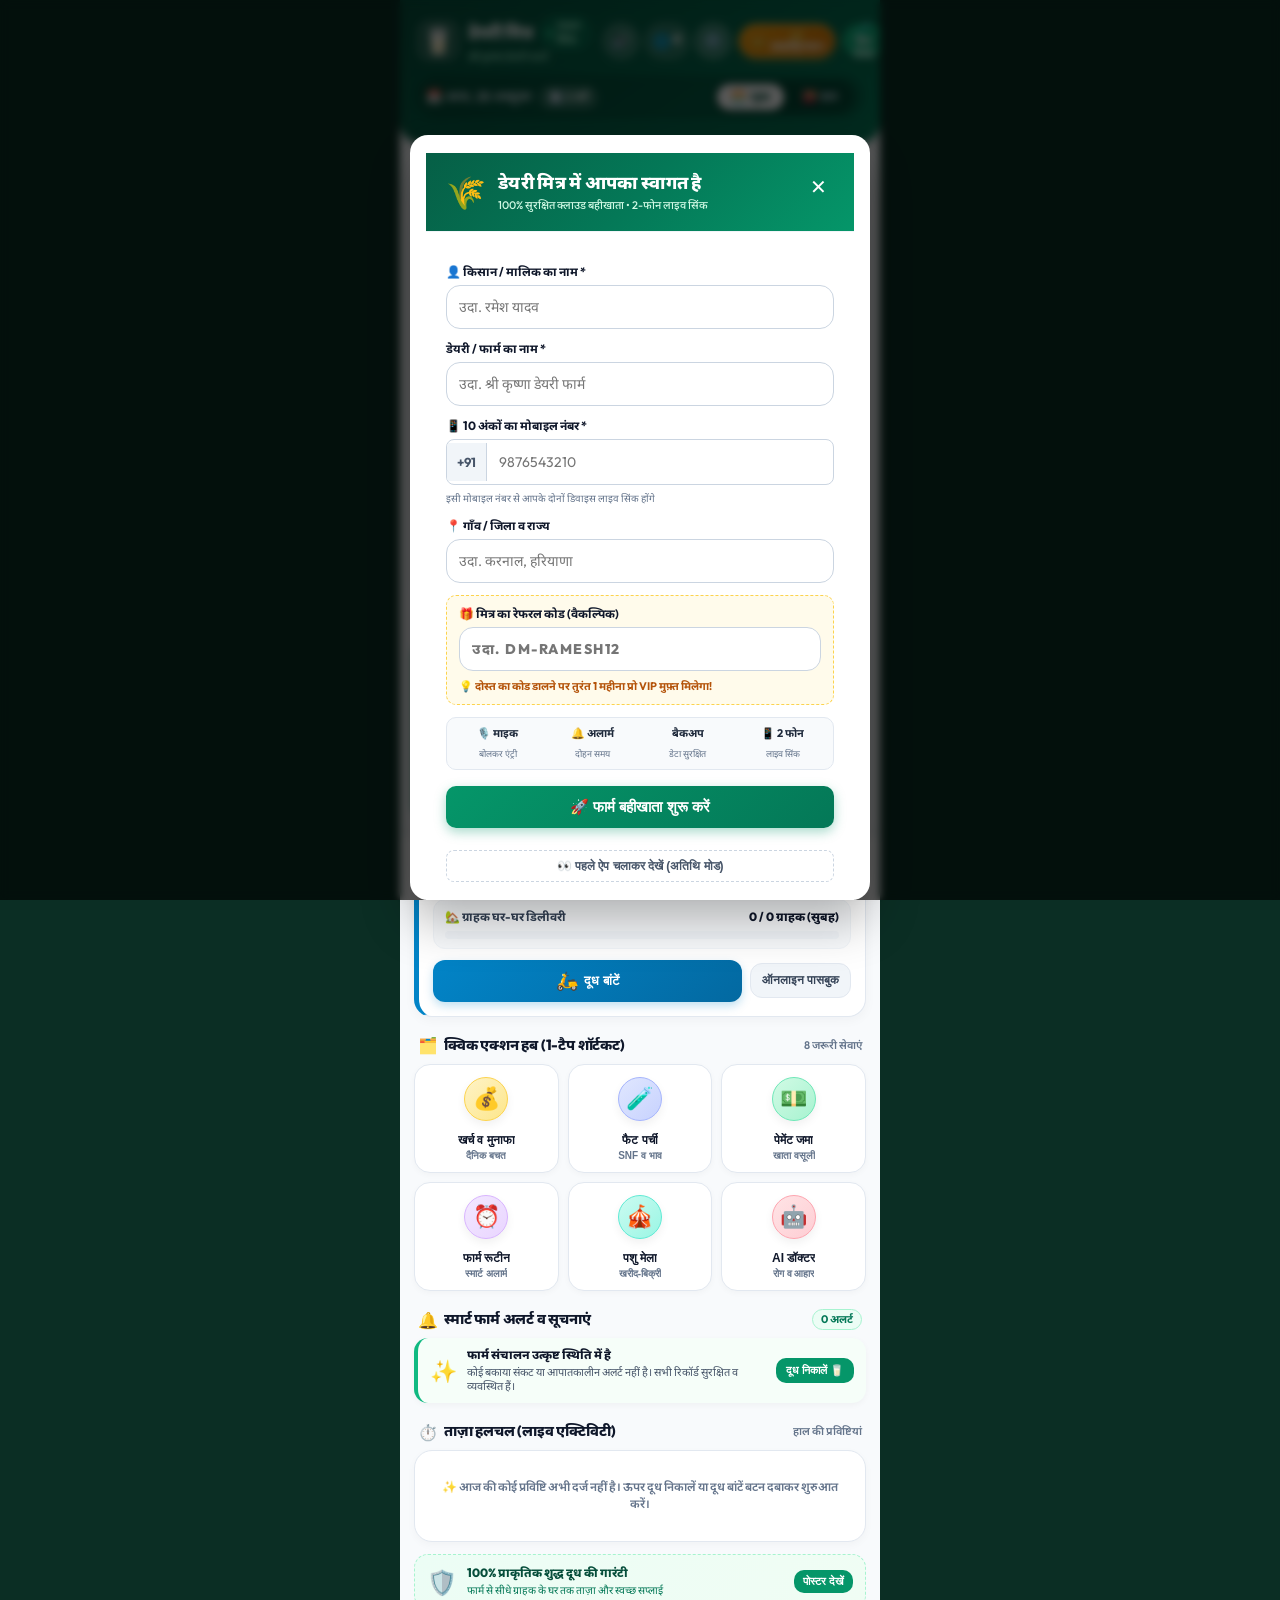
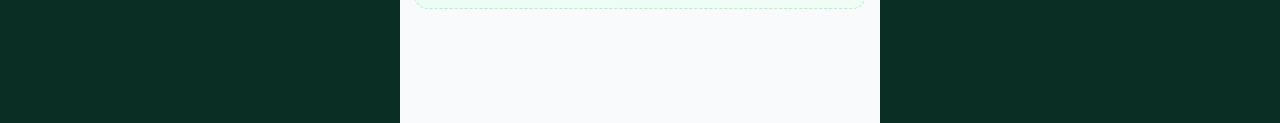
==== commit 22195820: "V8.3" ====
--- a/index.html
+++ b/index.html
@@ -654,7 +654,7 @@
       </button>
       <button class="nav-item" data-tab="viewMilking">
         <span class="nav-icon" id="bottomNavMilkingIcon">🥛</span>
-        <span class="nav-label" id="bottomNavMilkingLabel" data-i18n="nav_milking">दूध निकाला</span>
+        <span class="nav-label" id="bottomNavMilkingLabel">दूध निकाला</span>
       </button>
       <button class="nav-item" data-tab="viewDelivery">
         <span class="nav-icon">🛵</span>
@@ -666,7 +666,7 @@
       </button>
       <button class="nav-item" data-tab="viewCattle" id="bottomNavTab5Btn">
         <span class="nav-icon" id="bottomNavCattleIcon">🐄</span>
-        <span class="nav-label" id="bottomNavCattleLabel" data-i18n="nav_cattle">पशु</span>
+        <span class="nav-label" id="bottomNavCattleLabel">पशु</span>
       </button>
       <button class="nav-item" data-tab="viewDoctor">
         <span class="nav-icon">🤖</span><span class="nav-label" data-i18n="nav_doctor">सलाहकार</span>
@@ -3675,8 +3675,8 @@
   </div>
 
   <!-- Scripts -->
-  <script src="translations.js?v=9.2"></script>
-  <script src="app.js?v=9.2"></script>
+  <script src="translations.js?v=9.6"></script>
+  <script src="app.js?v=9.6"></script>
   <script>
     // PWA Service Worker Registration
     if ('serviceWorker' in navigator) {
